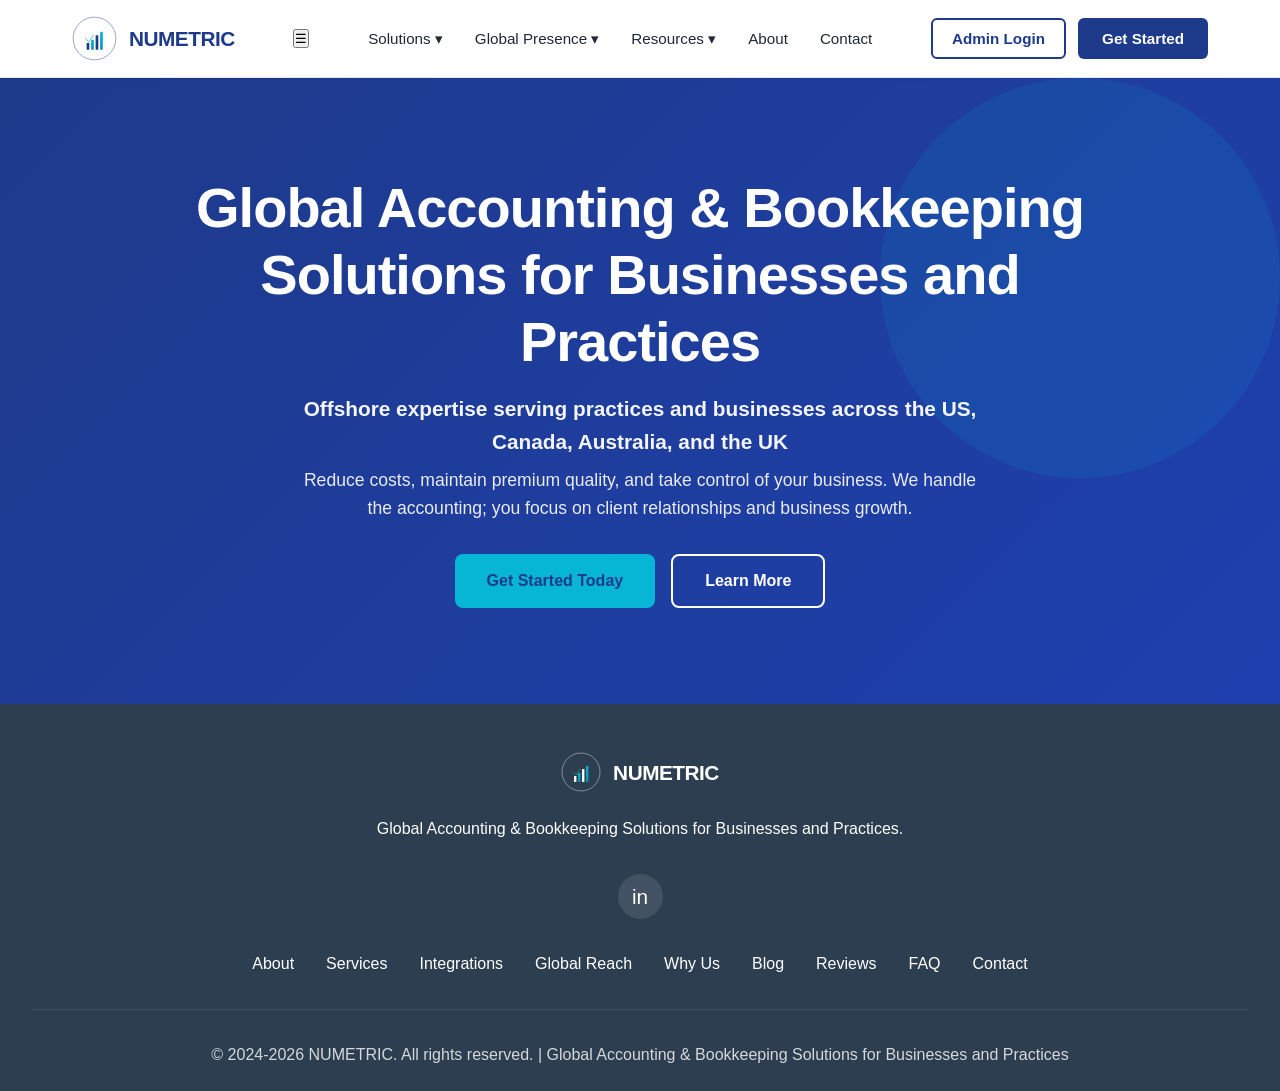
==== index.html @ b477f23c "Update index.html" ====
<!DOCTYPE html>
<html lang="en">
<head>
    <meta charset="UTF-8">
    <meta name="viewport" content="width=device-width, initial-scale=1.0">
    <title>NUMETRIC - Global Accounting & Bookkeeping Solutions for Businesses and Practices</title>
    <link rel="icon" type="image/png" href="favicon.png">
    <link rel="icon" href="data:image/svg+xml,<svg viewBox='0 0 200 200' xmlns='http://www.w3.org/2000/svg'><circle cx='100' cy='100' r='95' fill='none' stroke='%231e3a8a' stroke-width='10'/><rect x='65' y='120' width='12' height='30' fill='%231e3a8a' rx='2'/><rect x='85' y='105' width='12' height='45' fill='%2306b6d4' rx='2'/><rect x='105' y='85' width='12' height='65' fill='%231e3a8a' rx='2'/><rect x='125' y='70' width='12' height='80' fill='%2306b6d4' rx='2'/></svg>">
    <style>
        * {
            margin: 0;
            padding: 0;
            box-sizing: border-box;
        }

/* --- DROPDOWN NAVIGATION STYLES --- */
.dropdown {
    position: relative;
    display: inline-block;
    /* We add padding here to create an invisible bridge */
    padding-bottom: 15px; 
    margin-bottom: -15px;
}

.dropdown-content {
    display: none;
    position: absolute;
    background-color: #ffffff;
    min-width: 220px;
    box-shadow: 0px 10px 20px rgba(0,0,0,0.1);
    z-index: 1000;
    border-radius: 0 0 8px 8px;
    
    /* We set margin-top to 0 to remove the 'dead zone' gap */
    margin-top: 0;
    top: 100%;
    left: 0;
    
    border-top: 3px solid var(--accent);
    overflow: hidden;
}

.dropdown-content a {
    color: var(--text-dark) !important; /* Forces dark text on white background */
    padding: 12px 20px;
    text-decoration: none;
    display: block;
    font-size: 0.9rem;
    border-bottom: 1px solid #f3f4f6;
    text-align: left;
}

.dropdown-content a:hover {
    background-color: var(--accent-light);
    color: var(--primary) !important;
}

/* Shows the dropdown when hovering over the parent item */
.dropdown:hover .dropdown-content {
    display: block;
}

.dropbtn {
    cursor: pointer;
}
        
        :root {
            --primary: #1e3a8a;
            --primary-dark: #1e40af;
            --secondary: #2c3e50;
            --accent: #06b6d4;
            --accent-light: #e0f2fe;
            --text-dark: #1f2937;
            --text-light: #6b7280;
            --bg-light: #f9fafb;
            --bg-white: #ffffff;
            --success: #10b981;
            --error: #ef4444;
        }

        html {
            scroll-behavior: smooth;
        }

        body {
            font-family: -apple-system, BlinkMacSystemFont, 'Segoe UI', 'Roboto', 'Oxygen', 'Ubuntu', 'Cantarell', sans-serif;
            color: var(--text-dark);
            background: var(--bg-white);
            line-height: 1.6;
            overflow-x: hidden;
        }

/* --- NEW: SECTION VISIBILITY LOGIC --- */
        section {
            display: none; /* Hides everything by default */
        }

        section.active {
            display: block; /* Shows only the section with the 'active' class */
        }

        .hero.active {
            display: block; /* Ensures the hero shows when Home is selected */
        }
        
        /* --- FLAG IMAGE STYLING --- */
        .country-flag-img {
            width: 70px;
            height: auto;
            border-radius: 4px;
            margin-bottom: 1.5rem;
            box-shadow: 0 4px 10px rgba(0, 0, 0, 0.2);
            border: 1px solid rgba(255, 255, 255, 0.3);
            display: block;
            margin-left: auto;
            margin-right: auto;
        }

        /* Login Modal */
        .login-modal {
            display: none;
            position: fixed;
            top: 0;
            left: 0;
            width: 100%;
            height: 100%;
            background: rgba(0, 0, 0, 0.5);
            z-index: 1000;
            justify-content: center;
            align-items: center;
        }

        .login-modal.show {
            display: flex;
        }

        .login-modal-content {
            background: white;
            padding: 2.5rem;
            border-radius: 12px;
            box-shadow: 0 20px 40px rgba(0, 0, 0, 0.15);
            width: 90%;
            max-width: 400px;
            animation: slideIn 0.3s ease;
        }

        @keyframes slideIn {
            from {
                transform: translateY(-50px);
                opacity: 0;
            }
            to {
                transform: translateY(0);
                opacity: 1;
            }
        }

        .login-modal-header {
            display: flex;
            justify-content: space-between;
            align-items: center;
            margin-bottom: 1.5rem;
            border-bottom: 2px solid var(--accent-light);
            padding-bottom: 1rem;
        }

        .login-modal h2 {
            font-size: 1.5rem;
            color: var(--primary);
            margin: 0;
        }

        .close-modal {
            background: none;
            border: none;
            font-size: 1.8rem;
            cursor: pointer;
            color: var(--text-light);
            transition: color 0.3s;
        }

        .close-modal:hover {
            color: var(--primary);
        }

        .login-form {
            display: flex;
            flex-direction: column;
            gap: 1.5rem;
        }

        .form-group {
            display: flex;
            flex-direction: column;
        }

        .form-group label {
            font-weight: 600;
            color: var(--primary);
            margin-bottom: 0.5rem;
            font-size: 0.95rem;
        }

        .form-group input {
            padding: 0.75rem 1rem;
            border: 2px solid #e5e7eb;
            border-radius: 6px;
            font-size: 0.95rem;
            transition: border-color 0.3s;
        }

        .form-group input:focus {
            outline: none;
            border-color: var(--accent);
            box-shadow: 0 0 0 3px var(--accent-light);
        }

        .login-btn {
            background: linear-gradient(135deg, var(--primary), var(--primary-dark));
            color: white;
            padding: 0.75rem;
            border: none;
            border-radius: 6px;
            font-weight: 700;
            font-size: 0.95rem;
            cursor: pointer;
            transition: all 0.3s;
        }

        .login-btn:hover {
            transform: translateY(-2px);
            box-shadow: 0 8px 16px rgba(30, 58, 138, 0.3);
        }

        .login-error {
            background: #fee2e2;
            color: #991b1b;
            padding: 0.75rem;
            border-radius: 6px;
            border-left: 4px solid var(--error);
            display: none;
        }

        .login-error.show {
            display: block;
        }

        .login-info {
            background: #dbeafe;
            color: #0c2340;
            padding: 0.75rem;
            border-radius: 6px;
            font-size: 0.85rem;
            border-left: 4px solid var(--accent);
        }

        /* Header & Navigation */
        header {
            position: sticky;
            top: 0;
            background: var(--bg-white);
            border-bottom: 1px solid #e5e7eb;
            z-index: 100;
            box-shadow: 0 1px 3px rgba(0, 0, 0, 0.05);
        }

        nav {
            max-width: 1200px;
            margin: 0 auto;
            padding: 1rem 2rem;
            display: flex;
            justify-content: space-between;
            align-items: center;
        }

        .logo {
            font-size: 1.3rem;
            font-weight: 800;
            color: var(--primary);
            text-decoration: none;
            display: flex;
            align-items: center;
            gap: 0.75rem;
            letter-spacing: -0.5px;
        }

        .logo-icon {
            width: 45px;
            height: 45px;
            display: flex;
            align-items: center;
            justify-content: center;
            flex-shrink: 0;
        }

        .logo-icon svg {
            width: 100%;
            height: 100%;
        }

        .nav-links {
            display: flex;
            gap: 2rem;
            list-style: none;
            align-items: center;
        }

        .nav-links a {
            text-decoration: none;
            color: var(--text-dark);
            font-weight: 500;
            transition: color 0.3s;
            font-size: 0.95rem;
        }

        .nav-links a:hover {
            color: var(--accent);
        }

        .nav-buttons {
            display: flex;
            gap: 0.75rem;
            align-items: center;
        }

        .cta-btn, .login-link-btn, .logout-btn {
            background: var(--primary);
            color: white;
            padding: 0.75rem 1.5rem;
            border-radius: 6px;
            text-decoration: none;
            font-weight: 600;
            transition: all 0.3s;
            border: none;
            cursor: pointer;
            font-size: 0.95rem;
        }

        .login-link-btn {
            background: transparent;
            color: var(--primary);
            border: 2px solid var(--primary);
            padding: 0.6rem 1.2rem;
        }

        .login-link-btn:hover {
            background: var(--primary);
            color: white;
        }

        .cta-btn:hover, .logout-btn:hover {
            background: var(--primary-dark);
            transform: translateY(-2px);
            box-shadow: 0 8px 16px rgba(30, 58, 138, 0.2);
        }

        /* Container */
        .container {
            max-width: 1200px;
            margin: 0 auto;
            padding: 0 2rem;
        }

        /* Section Styling */
        section {
            padding: 5rem 2rem;
        }

        section h2 {
            font-size: 2.5rem;
            font-weight: 800;
            margin-bottom: 1rem;
            color: var(--primary);
        }

        .section-subtitle {
            font-size: 1.1rem;
            color: var(--text-light);
            margin-bottom: 3rem;
            max-width: 600px;
        }

        /* Hero Section */
        .hero {
            background: linear-gradient(135deg, var(--primary) 0%, var(--primary-dark) 100%);
            color: white;
            padding: 6rem 2rem;
            text-align: center;
            position: relative;
            overflow: hidden;
        }

        .hero::before {
            content: '';
            position: absolute;
            top: 0;
            right: 0;
            width: 400px;
            height: 400px;
            background: rgba(6, 182, 212, 0.1);
            border-radius: 50%;
            animation: float 6s ease-in-out infinite;
        }

        @keyframes float {
            0%, 100% { transform: translateY(0px); }
            50% { transform: translateY(20px); }
        }

        .hero-content {
            max-width: 900px;
            margin: 0 auto;
            position: relative;
            z-index: 2;
        }

        .hero h1 {
            font-size: 3.5rem;
            font-weight: 800;
            margin-bottom: 1rem;
            line-height: 1.2;
            letter-spacing: -1px;
        }

        .hero .tagline {
            font-size: 1.3rem;
            margin-bottom: 0.5rem;
            opacity: 0.95;
            max-width: 700px;
            margin-left: auto;
            margin-right: auto;
            font-weight: 600;
        }

        .hero .subtitle {
            font-size: 1.1rem;
            margin-bottom: 2rem;
            opacity: 0.9;
            max-width: 700px;
            margin-left: auto;
            margin-right: auto;
        }

        .hero-buttons {
            display: flex;
            gap: 1rem;
            justify-content: center;
            flex-wrap: wrap;
        }

        .btn-primary {
            background: var(--accent);
            color: var(--primary);
            padding: 1rem 2rem;
            border-radius: 8px;
            text-decoration: none;
            font-weight: 700;
            transition: all 0.3s;
            border: none;
            cursor: pointer;
            font-size: 1rem;
        }

        .btn-primary:hover {
            background: #06d6e0;
            transform: translateY(-3px);
            box-shadow: 0 12px 24px rgba(6, 182, 212, 0.3);
        }

        .btn-secondary {
            background: transparent;
            color: white;
            padding: 1rem 2rem;
            border: 2px solid white;
            border-radius: 8px;
            text-decoration: none;
            font-weight: 700;
            transition: all 0.3s;
            cursor: pointer;
            font-size: 1rem;
        }

        .btn-secondary:hover {
            background: white;
            color: var(--primary);
        }

        /* About Section */
        .about {
            background: var(--bg-light);
        }

        .about-content {
            display: grid;
            grid-template-columns: 1fr 1fr;
            gap: 3rem;
            align-items: center;
            margin-bottom: 3rem;
        }

        .about-text h3 {
            font-size: 1.8rem;
            color: var(--primary);
            margin-bottom: 1.5rem;
        }

        .about-text p {
            color: var(--text-light);
            margin-bottom: 1.5rem;
            font-size: 1.05rem;
            line-height: 1.8;
        }

        .about-box {
            background: white;
            padding: 2rem;
            border-radius: 10px;
            border-left: 4px solid var(--accent);
            box-shadow: 0 2px 8px rgba(0, 0, 0, 0.05);
        }

        .about-box h4 {
            color: var(--primary);
            margin-bottom: 0.5rem;
        }

        .about-box p {
            color: var(--text-light);
            font-size: 0.95rem;
        }

        .values {
            display: grid;
            grid-template-columns: repeat(3, 1fr);
            gap: 2rem;
            margin-top: 3rem;
        }

        .value-item {
            background: white;
            padding: 2rem;
            border-radius: 10px;
            text-align: center;
            box-shadow: 0 2px 8px rgba(0, 0, 0, 0.05);
            transition: transform 0.3s;
        }

        .value-item:hover {
            transform: translateY(-5px);
        }

        .value-icon {
            font-size: 2.5rem;
            margin-bottom: 1rem;
        }

        .value-item h4 {
            color: var(--primary);
            margin-bottom: 0.5rem;
        }

        .value-item p {
            color: var(--text-light);
            font-size: 0.95rem;
        }

        /* Services Section */
        .services {
            background: white;
        }

        .services-grid {
            display: grid;
            grid-template-columns: repeat(2, 1fr);
            gap: 2.5rem;
            margin-bottom: 3rem;
        }

        .service-card {
            background: var(--bg-light);
            padding: 2.5rem;
            border-radius: 10px;
            border-top: 4px solid var(--accent);
            transition: all 0.3s;
            cursor: pointer;
        }

        .service-card:hover {
            background: white;
            box-shadow: 0 8px 24px rgba(30, 58, 138, 0.1);
            transform: translateY(-5px);
        }

        .service-card h3 {
            color: var(--primary);
            margin-bottom: 1rem;
            font-size: 1.3rem;
        }

        .service-card p {
            color: var(--text-light);
            line-height: 1.8;
            margin-bottom: 1rem;
        }

        .service-features {
            list-style: none;
        }

        .service-features li {
            color: var(--text-light);
            margin-bottom: 0.5rem;
            padding-left: 1.5rem;
            position: relative;
        }

        .service-features li::before {
            content: '✓';
            position: absolute;
            left: 0;
            color: var(--success);
            font-weight: bold;
        }

        /* Integrations Section */
        .integrations {
            background: white;
            position: relative;
        }

        .integrations-grid {
            display: grid;
            grid-template-columns: repeat(2, 1fr);
            gap: 2.5rem;
            margin-bottom: 3rem;
        }

        .integration-card {
            background: var(--bg-light);
            padding: 2.5rem;
            border-radius: 12px;
            border-top: 4px solid var(--accent);
            transition: all 0.3s;
            position: relative;
            overflow: hidden;
        }

        .integration-card:hover {
            background: white;
            box-shadow: 0 12px 32px rgba(30, 58, 138, 0.15);
            transform: translateY(-8px);
        }

        .integration-card.xero-partner {
            border-top: 4px solid #10b981;
        }

        .integration-logo-box {
            width: 100px;
            height: 100px;
            background: white;
            border-radius: 12px;
            display: flex;
            align-items: center;
            justify-content: center;
            margin-bottom: 1.5rem;
            box-shadow: 0 4px 12px rgba(0, 0, 0, 0.1);
        }

        .integration-logo-box.xero-box {
            background: linear-gradient(135deg, #10b981 0%, #059669 100%);
        }

        .integration-logo {
            width: 90%;
            height: 90%;
            object-fit: contain;
        }

        .xero-logo {
            font-size: 3rem;
            font-weight: 800;
            color: white;
            letter-spacing: -2px;
        }

        .xero-badge {
            display: inline-block;
            background: linear-gradient(135deg, #10b981, #059669);
            color: white;
            padding: 0.6rem 1.2rem;
            border-radius: 20px;
            font-size: 0.75rem;
            font-weight: 800;
            margin-bottom: 1rem;
            letter-spacing: 0.5px;
        }

        .integration-card h3 {
            color: var(--primary);
            margin-bottom: 0.5rem;
            font-size: 1.4rem;
        }

        .integration-badge-text {
            color: var(--accent);
            font-weight: 600;
            font-size: 0.95rem;
            margin-bottom: 1rem;
        }

        .integration-card p {
            color: var(--text-light);
            line-height: 1.8;
            margin-bottom: 1.5rem;
            font-size: 0.95rem;
        }

        .integration-features {
            list-style: none;
        }

        .integration-features li {
            color: var(--text-light);
            margin-bottom: 0.75rem;
            padding-left: 1.8rem;
            position: relative;
            font-size: 0.95rem;
        }

        .integration-features li::before {
            content: '→';
            position: absolute;
            left: 0;
            color: var(--accent);
            font-weight: bold;
            font-size: 1.1rem;
        }

        /* Countries Section */
        .countries {
            background: linear-gradient(135deg, var(--primary) 0%, var(--primary-dark) 100%);
            color: white;
        }

        .countries h2 {
            color: white;
        }

        .countries-grid {
            display: grid;
            grid-template-columns: repeat(4, 1fr);
            gap: 1.5rem;
            margin-top: 3rem;
        }

        .country-card {
            background: rgba(255, 255, 255, 0.1);
            padding: 2rem;
            border-radius: 10px;
            text-align: center;
            border: 1px solid rgba(255, 255, 255, 0.2);
            backdrop-filter: blur(10px);
            transition: all 0.3s;
        }

        .country-card:hover {
            background: rgba(255, 255, 255, 0.15);
            transform: translateY(-5px);
        }

        .country-flag {
            font-size: 3rem;
            margin-bottom: 1rem;
        }

        .country-card h4 {
            color: white;
            font-size: 1.2rem;
            margin-bottom: 0.5rem;
        }

        .country-card p {
            opacity: 0.9;
            font-size: 0.95rem;
        }

        /* Why Choose Us */
        .why-choose {
            background: white;
        }

        .why-grid {
            display: grid;
            grid-template-columns: repeat(3, 1fr);
            gap: 2rem;
            margin-top: 3rem;
        }

        .why-card {
            background: var(--bg-light);
            padding: 2.5rem;
            border-radius: 10px;
            transition: all 0.3s;
        }

        .why-card:hover {
            background: white;
            box-shadow: 0 8px 24px rgba(30, 58, 138, 0.1);
            transform: translateY(-5px);
        }

        .why-card h3 {
            font-size: 1.3rem;
            margin-bottom: 1rem;
            color: var(--primary);
        }

        .why-card p {
            color: var(--text-light);
            line-height: 1.8;
        }

        /* Blog Section */
        .blog {
            background: var(--bg-light);
        }

        .blog-header {
            display: grid;
            grid-template-columns: 2fr 1fr;
            gap: 2rem;
            margin-bottom: 3rem;
            align-items: flex-start;
        }

        .blog-form {
            background: white;
            padding: 2rem;
            border-radius: 10px;
            box-shadow: 0 2px 8px rgba(0, 0, 0, 0.05);
            border: 2px solid var(--accent-light);
        }

        .blog-form h3 {
            color: var(--primary);
            margin-bottom: 1rem;
            display: flex;
            align-items: center;
            gap: 0.5rem;
        }

        .blog-form.hidden {
            display: none;
        }

        .login-prompt {
            background: white;
            padding: 2rem;
            border-radius: 10px;
            box-shadow: 0 2px 8px rgba(0, 0, 0, 0.05);
            border: 2px solid #fbbf24;
            text-align: center;
        }

        .login-prompt h3 {
            color: var(--primary);
            margin-bottom: 1rem;
        }

        .login-prompt p {
            color: var(--text-light);
            margin-bottom: 1.5rem;
        }

        .login-prompt-btn {
            background: var(--primary);
            color: white;
            padding: 0.75rem 1.5rem;
            border: none;
            border-radius: 6px;
            font-weight: 700;
            cursor: pointer;
            transition: all 0.3s;
        }

        .login-prompt-btn:hover {
            background: var(--primary-dark);
            transform: translateY(-2px);
        }

        .form-group input,
        .form-group textarea {
            width: 100%;
            padding: 0.75rem;
            border: 2px solid #e5e7eb;
            border-radius: 6px;
            font-family: inherit;
            font-size: 0.95rem;
            color: var(--text-dark);
            transition: border-color 0.3s;
            margin-top: 0.5rem;
        }

        .form-group input:focus,
        .form-group textarea:focus {
            outline: none;
            border-color: var(--accent);
            box-shadow: 0 0 0 3px var(--accent-light);
        }

        .form-group textarea {
            resize: vertical;
            min-height: 120px;
        }

        .blog-submit-btn {
            width: 100%;
            background: linear-gradient(135deg, var(--primary), var(--primary-dark));
            color: white;
            padding: 1rem;
            border: none;
            border-radius: 6px;
            font-weight: 700;
            font-size: 1rem;
            cursor: pointer;
            transition: all 0.3s;
            margin-top: 1rem;
        }

        .blog-submit-btn:hover {
            transform: translateY(-2px);
            box-shadow: 0 8px 16px rgba(30, 58, 138, 0.3);
        }

        .blog-grid {
            display: grid;
            grid-template-columns: repeat(2, 1fr);
            gap: 2rem;
        }

        .blog-card {
            background: white;
            border-radius: 10px;
            overflow: hidden;
            box-shadow: 0 2px 8px rgba(0, 0, 0, 0.05);
            transition: all 0.3s;
        }

        .blog-card:hover {
            box-shadow: 0 8px 24px rgba(0, 0, 0, 0.1);
            transform: translateY(-5px);
        }

        .blog-card-header {
            background: linear-gradient(135deg, var(--primary), var(--accent));
            padding: 2rem;
            color: white;
            min-height: 100px;
            display: flex;
            flex-direction: column;
            justify-content: flex-end;
        }

        .blog-card-title {
            font-size: 1.2rem;
            font-weight: 700;
            margin-bottom: 0.5rem;
        }

        .blog-card-date {
            font-size: 0.85rem;
            opacity: 0.9;
        }

        .blog-card-content {
            padding: 1.5rem;
        }

        .blog-card-excerpt {
            color: var(--text-light);
            font-size: 0.95rem;
            line-height: 1.6;
            margin-bottom: 1rem;
        }

        .blog-card-author {
            color: var(--text-light);
            font-size: 0.85rem;
            font-style: italic;
        }

        .no-blogs {
            grid-column: 1 / -1;
            text-align: center;
            padding: 2rem;
            color: var(--text-light);
            background: white;
            border-radius: 10px;
            border: 2px dashed #e5e7eb;
        }

        /* Reviews Section */
        .reviews {
            background: white;
        }

        .reviews-container {
            max-width: 1200px;
            margin: 0 auto;
        }

        .reviews-header {
            display: grid;
            grid-template-columns: 1fr 1fr;
            gap: 3rem;
            margin-bottom: 3rem;
            align-items: center;
        }

        .reviews-stats {
            background: var(--bg-light);
            padding: 2rem;
            border-radius: 10px;
            box-shadow: 0 2px 8px rgba(0, 0, 0, 0.05);
        }

        .rating-display {
            display: flex;
            align-items: center;
            gap: 1.5rem;
            margin-bottom: 2rem;
        }

        .rating-large {
            font-size: 3.5rem;
            font-weight: 800;
            color: var(--primary);
        }

        .rating-info {
            flex: 1;
        }

        .rating-stars {
            color: #fbbf24;
            font-size: 1.5rem;
            margin-bottom: 0.5rem;
            letter-spacing: 2px;
        }

        .rating-count {
            color: var(--text-light);
            font-size: 0.95rem;
        }

        .rating-bars {
            margin-top: 2rem;
        }

        .rating-bar {
            display: flex;
            align-items: center;
            gap: 1rem;
            margin-bottom: 1rem;
        }

        .rating-bar-label {
            width: 50px;
            color: var(--text-light);
            font-size: 0.9rem;
            font-weight: 600;
        }

        .rating-bar-progress {
            flex: 1;
            height: 8px;
            background: #e5e7eb;
            border-radius: 4px;
            overflow: hidden;
        }

        .rating-bar-fill {
            height: 100%;
            background: linear-gradient(90deg, var(--accent), var(--primary));
            border-radius: 4px;
            transition: width 0.3s ease;
        }

        .rating-bar-count {
            width: 40px;
            text-align: right;
            color: var(--text-light);
            font-size: 0.85rem;
        }

        /* Review Form */
        .review-form-section {
            background: var(--bg-light);
            padding: 2.5rem;
            border-radius: 10px;
            box-shadow: 0 2px 8px rgba(0, 0, 0, 0.05);
        }

        .review-form-section h3 {
            color: var(--primary);
            margin-bottom: 1.5rem;
            font-size: 1.3rem;
        }

        .form-row {
            display: grid;
            grid-template-columns: 1fr 1fr;
            gap: 1.5rem;
            margin-bottom: 1.5rem;
        }

        .form-row.full {
            grid-template-columns: 1fr;
        }

        .star-rating {
            display: flex;
            gap: 0.5rem;
            font-size: 1.8rem;
            cursor: pointer;
        }

        .star {
            color: #d1d5db;
            transition: all 0.2s;
            cursor: pointer;
        }

        .star:hover,
        .star.active {
            color: #fbbf24;
            transform: scale(1.1);
        }

        .review-submit-btn {
            background: linear-gradient(135deg, var(--primary), var(--primary-dark));
            color: white;
            padding: 1rem 2rem;
            border: none;
            border-radius: 6px;
            font-weight: 700;
            font-size: 1rem;
            cursor: pointer;
            transition: all 0.3s;
            width: 100%;
            margin-top: 1rem;
        }

        .review-submit-btn:hover {
            transform: translateY(-2px);
            box-shadow: 0 8px 16px rgba(30, 58, 138, 0.3);
        }

        .reviews-list {
            margin-top: 3rem;
        }

        .reviews-list-title {
            font-size: 1.3rem;
            color: var(--primary);
            font-weight: 700;
            margin-bottom: 1.5rem;
        }

        .reviews-grid {
            display: grid;
            grid-template-columns: repeat(auto-fill, minmax(300px, 1fr));
            gap: 1.5rem;
        }

        .review-card {
            background: white;
            padding: 1.5rem;
            border-radius: 10px;
            border-left: 4px solid var(--accent);
            box-shadow: 0 2px 8px rgba(0, 0, 0, 0.05);
            transition: all 0.3s;
        }

        .review-card:hover {
            box-shadow: 0 8px 16px rgba(0, 0, 0, 0.1);
            transform: translateY(-3px);
        }

        .review-card-header {
            display: flex;
            justify-content: space-between;
            align-items: flex-start;
            margin-bottom: 1rem;
        }

        .review-author {
            flex: 1;
        }

        .review-author-name {
            font-weight: 700;
            color: var(--primary);
            margin-bottom: 0.2rem;
        }

        .review-author-company {
            color: var(--text-light);
            font-size: 0.85rem;
        }

        .review-rating {
            color: #fbbf24;
            font-size: 1rem;
            white-space: nowrap;
        }

        .review-text {
            color: var(--text-light);
            line-height: 1.8;
            margin-bottom: 1rem;
            font-size: 0.95rem;
        }

        .review-date {
            color: #d1d5db;
            font-size: 0.8rem;
            font-style: italic;
            margin-bottom: 1rem;
        }

        /* Response Section */
        .review-responses {
            margin-top: 1.5rem;
            padding-top: 1.5rem;
            border-top: 1px solid #e5e7eb;
        }

        .response-item {
            background: var(--accent-light);
            padding: 1rem;
            border-radius: 6px;
            margin-bottom: 1rem;
            border-left: 3px solid var(--accent);
        }

        .response-header {
            font-weight: 600;
            color: var(--primary);
            font-size: 0.9rem;
            margin-bottom: 0.5rem;
        }

        .response-badge {
            display: inline-block;
            background: var(--primary);
            color: white;
            padding: 0.2rem 0.6rem;
            border-radius: 3px;
            font-size: 0.75rem;
            font-weight: 700;
            margin-left: 0.5rem;
        }

        .response-text {
            color: var(--text-dark);
            font-size: 0.9rem;
            line-height: 1.6;
        }

        .response-date {
            color: var(--text-light);
            font-size: 0.75rem;
            margin-top: 0.5rem;
        }

        .response-form {
            margin-top: 1rem;
            padding: 1rem;
            background: white;
            border-radius: 6px;
            border: 1px dashed var(--accent);
        }

        .response-form textarea {
            width: 100%;
            padding: 0.75rem;
            border: 1px solid #e5e7eb;
            border-radius: 6px;
            font-family: inherit;
            font-size: 0.9rem;
            resize: vertical;
            min-height: 80px;
        }

        .response-form-buttons {
            display: flex;
            gap: 0.5rem;
            margin-top: 0.75rem;
        }

        .response-btn {
            padding: 0.5rem 1rem;
            border: none;
            border-radius: 4px;
            font-weight: 600;
            font-size: 0.85rem;
            cursor: pointer;
            transition: all 0.3s;
        }

        .response-btn-submit {
            background: var(--primary);
            color: white;
        }

        .response-btn-submit:hover {
            background: var(--primary-dark);
        }

        .response-btn-cancel {
            background: #e5e7eb;
            color: var(--text-dark);
        }

        .response-btn-cancel:hover {
            background: #d1d5db;
        }

        .toggle-response-btn {
            background: transparent;
            color: var(--accent);
            padding: 0;
            border: none;
            font-weight: 600;
            font-size: 0.9rem;
            cursor: pointer;
            margin-top: 1rem;
        }

        .toggle-response-btn:hover {
            color: var(--primary);
            text-decoration: underline;
        }

        .no-reviews {
            text-align: center;
            padding: 2rem;
            color: var(--text-light);
            background: white;
            border-radius: 10px;
            border: 2px dashed #e5e7eb;
        }

        .success-message {
            background: #d1fae5;
            color: #065f46;
            padding: 1rem;
            border-radius: 6px;
            margin-bottom: 1.5rem;
            border-left: 4px solid var(--success);
            display: none;
        }

        .success-message.show {
            display: block;
        }

        /* Enhanced FAQ Styling */
        .faq {
            background: linear-gradient(135deg, var(--bg-light) 0%, white 100%);
            position: relative;
        }

        .faq::before {
            content: '';
            position: absolute;
            top: 0;
            left: 0;
            right: 0;
            height: 6px;
            background: linear-gradient(90deg, var(--accent), var(--primary), var(--accent));
        }

        .faq h2 {
            margin-top: 2rem;
            position: relative;
            z-index: 1;
        }

        .faq-container {
            max-width: 800px;
            margin: 3rem auto 0;
            position: relative;
        }

        .faq-container::before {
            content: '';
            position: absolute;
            top: -2rem;
            left: 50%;
            transform: translateX(-50%);
            width: 60px;
            height: 4px;
            background: linear-gradient(90deg, transparent, var(--accent), transparent);
            border-radius: 2px;
        }

        .faq-item {
            border-bottom: 1px solid #e5e7eb;
            padding: 1.5rem 0;
            background: white;
            margin-bottom: 1rem;
            padding: 1.5rem;
            border-radius: 8px;
            box-shadow: 0 2px 4px rgba(0, 0, 0, 0.05);
            border-left: 4px solid transparent;
            transition: all 0.3s;
        }

        .faq-item:hover {
            border-left-color: var(--accent);
            box-shadow: 0 4px 12px rgba(6, 182, 212, 0.1);
        }

        .faq-item.active {
            border-left-color: var(--primary);
            background: var(--accent-light);
        }

        .faq-item:last-child {
            border-bottom: none;
        }

        .faq-question {
            cursor: pointer;
            display: flex;
            justify-content: space-between;
            align-items: center;
            color: var(--primary);
            font-weight: 600;
            transition: color 0.3s;
            font-size: 1rem;
        }

        .faq-question:hover {
            color: var(--accent);
        }

        .faq-icon {
            font-size: 1.5rem;
            transition: transform 0.3s;
            color: var(--accent);
        }

        .faq-item.active .faq-icon {
            transform: rotate(180deg);
        }

        .faq-answer {
            display: none;
            margin-top: 1rem;
            color: var(--text-light);
            line-height: 1.8;
            padding-top: 1rem;
            border-top: 1px solid rgba(6, 182, 212, 0.2);
        }

        .faq-item.active .faq-answer {
            display: block;
        }

        /* Process Section */
        .process {
            background: white;
        }

        .process-timeline {
            display: grid;
            grid-template-columns: repeat(4, 1fr);
            gap: 2rem;
            margin-top: 3rem;
            position: relative;
        }

        .process-timeline::before {
            content: '';
            position: absolute;
            top: 40px;
            left: 0;
            right: 0;
            height: 2px;
            background: linear-gradient(90deg, var(--accent) 0%, transparent 100%);
            z-index: 0;
        }

        .process-step {
            position: relative;
            z-index: 1;
            text-align: center;
        }

        .step-number {
            width: 80px;
            height: 80px;
            background: var(--primary);
            color: white;
            border-radius: 50%;
            display: flex;
            align-items: center;
            justify-content: center;
            font-size: 2rem;
            font-weight: bold;
            margin: 0 auto 1.5rem;
            box-shadow: 0 4px 12px rgba(30, 58, 138, 0.2);
        }

        .process-step h4 {
            color: var(--primary);
            margin-bottom: 0.5rem;
        }

        .process-step p {
            color: var(--text-light);
            font-size: 0.95rem;
        }

        /* Contact Section */
        .contact {
            background: linear-gradient(135deg, var(--primary) 0%, var(--primary-dark) 100%);
            color: white;
        }

        .contact h2 {
            color: white;
        }

        .contact-wrapper {
            display: grid;
            grid-template-columns: 1fr 1fr;
            gap: 3rem;
            margin-top: 3rem;
            align-items: center;
        }

        .contact-info {
            display: flex;
            flex-direction: column;
            gap: 2rem;
        }

        .contact-item {
            display: flex;
            gap: 1.5rem;
            align-items: flex-start;
        }

        .contact-icon {
            width: 50px;
            height: 50px;
            background: rgba(255, 255, 255, 0.2);
            border-radius: 10px;
            display: flex;
            align-items: center;
            justify-content: center;
            font-size: 1.5rem;
            flex-shrink: 0;
        }

        .contact-text h4 {
            margin-bottom: 0.5rem;
        }

        .contact-text p {
            opacity: 0.9;
        }

        .contact-form {
            display: flex;
            flex-direction: column;
            gap: 1.5rem;
        }

        .contact-form input,
        .contact-form textarea {
            padding: 0.75rem 1rem;
            border: none;
            border-radius: 6px;
            font-family: inherit;
            font-size: 0.95rem;
            background: white;
            color: var(--text-dark);
        }

        .contact-form input:focus,
        .contact-form textarea:focus {
            outline: none;
            box-shadow: 0 0 0 3px var(--accent-light);
        }

        .contact-form textarea {
            resize: vertical;
            min-height: 120px;
        }

        .contact-form .form-group label {
            color: white;
            font-weight: 600;
            margin-bottom: 0.5rem;
            display: block;
        }

        .submit-btn {
            background: var(--accent);
            color: var(--primary);
            padding: 1rem;
            border: none;
            border-radius: 6px;
            font-weight: 700;
            font-size: 1rem;
            cursor: pointer;
            transition: all 0.3s;
            margin-top: 1rem;
        }

        .submit-btn:hover {
            background: #06d6e0;
            transform: translateY(-2px);
        }

        /* Footer */
        footer {
            background: var(--secondary);
            color: white;
            padding: 3rem 2rem 1.5rem;
            text-align: center;
        }

        .footer-content {
            max-width: 1200px;
            margin: 0 auto;
            margin-bottom: 2rem;
        }

        .social-links {
            display: flex;
            justify-content: center;
            gap: 1.5rem;
            margin-bottom: 2rem;
        }

        .social-link {
            display: inline-flex;
            align-items: center;
            justify-content: center;
            width: 45px;
            height: 45px;
            background: rgba(255, 255, 255, 0.1);
            border-radius: 50%;
            color: white;
            text-decoration: none;
            transition: all 0.3s;
            font-size: 1.3rem;
        }

        .social-link:hover {
            background: var(--accent);
            transform: translateY(-3px);
        }

        .footer-links {
            display: flex;
            justify-content: center;
            gap: 2rem;
            margin-bottom: 2rem;
            flex-wrap: wrap;
        }

        .footer-links a {
            color: white;
            text-decoration: none;
            transition: color 0.3s;
        }

        .footer-links a:hover {
            color: var(--accent);
        }

        .footer-bottom {
            border-top: 1px solid rgba(255, 255, 255, 0.1);
            padding-top: 2rem;
            opacity: 0.8;
        }

        /* Responsive Design */
        @media (max-width: 768px) {
            .nav-links {
                gap: 1rem;
                display: none;
            }

            nav {
                flex-wrap: wrap;
            }

            .hero h1 {
                font-size: 2.2rem;
            }

            .hero .tagline {
                font-size: 1.1rem;
            }

            .hero-buttons {
                flex-direction: column;
            }

            .about-content,
            .contact-wrapper,
            .reviews-header,
            .blog-header,
            .integrations-grid {
                grid-template-columns: 1fr;
            }

            .services-grid,
            .values,
            .why-grid,
            .blog-grid,
            .countries-grid {
                grid-template-columns: 1fr;
            }

            .process-timeline {
                grid-template-columns: repeat(2, 1fr);
            }

            .process-timeline::before {
                display: none;
            }

            section h2 {
                font-size: 2rem;
            }

            .form-row {
                grid-template-columns: 1fr;
            }

            .integration-logo-box {
                width: 80px;
                height: 80px;
            }

            .xero-logo {
                font-size: 2.5rem;
            }
        }

        .admin-badge {
            display: inline-block;
            background: var(--success);
            color: white;
            padding: 0.4rem 0.8rem;
            border-radius: 20px;
            font-size: 0.75rem;
            font-weight: 700;
            margin-left: 0.5rem;
        }
    </style>
</head>
<body>
    <div class="login-modal" id="loginModal">
        <div class="login-modal-content">
            <div class="login-modal-header">
                <h2>🔐 Admin Login</h2>
                <button class="close-modal" onclick="closeLoginModal()">×</button>
            </div>
            
            <div class="login-error" id="loginError"></div>
            
            <form class="login-form" onsubmit="handleLogin(event)">
                <div class="login-info">
                    📝 <strong>Demo Credentials:</strong><br>
                    Email: owner@numetric.com<br>
                    Password: Admin@2024
                </div>

                <div class="form-group">
                    <label for="loginEmail">Email Address *</label>
                    <input type="email" id="loginEmail" required placeholder="your@email.com">
                </div>

                <div class="form-group">
                    <label for="loginPassword">Password *</label>
                    <input type="password" id="loginPassword" required placeholder="••••••••">
                </div>

                <button type="submit" class="login-btn">Login to Admin Panel</button>
            </form>
        </div>
    </div>

    <header>
        <nav>
<a href="#hero" class="logo" onclick="showSection('hero')">
                <div class="logo-icon">
                    <svg viewBox="0 0 200 200" xmlns="http://www.w3.org/2000/svg">
                        <defs>
                            <linearGradient id="barGradient" x1="0%" y1="0%" x2="0%" y2="100%">
                                <stop offset="0%" style="stop-color:#06b6d4;stop-opacity:1" />
                                <stop offset="100%" style="stop-color:#0891b2;stop-opacity:1" />
                            </linearGradient>
                        </defs>
                        <circle cx="100" cy="100" r="95" fill="none" stroke="#1e3a8a" stroke-width="2"/>
                        <rect x="65" y="120" width="12" height="30" fill="#1e3a8a" rx="2"/>
                        <rect x="85" y="105" width="12" height="45" fill="url(#barGradient)" rx="2"/>
                        <rect x="105" y="85" width="12" height="65" fill="#1e3a8a" rx="2"/>
                        <rect x="125" y="70" width="12" height="80" fill="url(#barGradient)" rx="2"/>
                        <path d="M 60 100 L 75 115 L 95 85" stroke="#10b981" stroke-width="3" fill="none" stroke-linecap="round" stroke-linejoin="round"/>
                    </svg>
                </div>
                NUMETRIC
        </a>
        <button class="mobile-menu-btn" onclick="toggleMobileMenu()">☰</button>
       <ul class="nav-links">
           
    <li class="dropdown">
        <a href="javascript:void(0)" class="dropbtn">Solutions ▾</a>
        <div class="dropdown-content">
            <a href="#services">Our Services</a>
            <a href="#integrations">Software Integrations</a>
            <a href="#process">Our Workflow</a>
        </div>
    </li>

    <li class="dropdown">
        <a href="javascript:void(0)" class="dropbtn">Global Presence ▾</a>
        <div class="dropdown-content">
            <a href="#countries">Markets We Serve</a>
            <a href="#why-choose">Why Choose Numetric</a>
        </div>
    </li>

    <li class="dropdown">
        <a href="javascript:void(0)" class="dropbtn">Resources ▾</a>
        <div class="dropdown-content">
            <a href="#blog">Industry Insights</a>
            <a href="#reviews">Client Reviews</a>
            <a href="#faq">FAQs</a>
        </div>
    </li>

    <li><a href="#about">About</a></li>
    <li><a href="#contact">Contact</a></li>
                
</ul>            <div class="nav-buttons">
                <button class="login-link-btn" id="loginBtn" onclick="openLoginModal()">Admin Login</button>
                <button class="cta-btn" onclick="document.getElementById('contact').scrollIntoView({behavior: 'smooth'})">Get Started</button>
            </div>
        </nav>
    </header>

   <section class="hero active" id="hero">
        <div class="hero-content">
            <h1>Global Accounting & Bookkeeping Solutions for Businesses and Practices</h1>
            <p class="tagline">Offshore expertise serving practices and businesses across the US, Canada, Australia, and the UK</p>
            <p class="subtitle">Reduce costs, maintain premium quality, and take control of your business. We handle the accounting; you focus on client relationships and business growth.</p>
            <div class="hero-buttons">
                <button class="btn-primary" onclick="document.getElementById('contact').scrollIntoView({behavior: 'smooth'})">Get Started Today</button>
                <button class="btn-secondary" onclick="document.getElementById('services').scrollIntoView({behavior: 'smooth'})">Learn More</button>
            </div>
        </div>
    </section>

    <section class="about" id="about">
        <div class="container">
            <h2>About NUMETRIC</h2>
            <p class="section-subtitle">Trusted offshore accounting partner for accounting professionals and businesses globally</p>
            
            <div class="about-content">
                <div>
                    <h3>Our Mission</h3>
                    <p>Our mission is to redefine global bookkeeping by providing seamless offshore solutions for accounting professionals and businesses. From London to Sydney, we deliver the accuracy and reliability your standards demand. We handle the technical complexities so that you can actually exercise control over your business and focus on what matters most: your growth.</p>
                    <p>Whether you're in New York, Toronto, Sydney, or London, we deliver the same level of accuracy, reliability, and compliance that your clients expect.</p>
                </div>
                <div class="about-box">
                    <h4>🌍 Global Expertise</h4>
                    <p>We serve accounting professionals across multiple countries, with deep knowledge of different regulatory environments, tax codes, and compliance requirements. Local expertise, global standards.</p>
                </div>
            </div>

            <div class="values">
                <div class="value-item">
                    <div class="value-icon">✓</div>
                    <h4>Quality First</h4>
                    <p>Every transaction, every entry, every report is reviewed with meticulous attention to detail and adherence to local standards.</p>
                </div>
                <div class="value-item">
                    <div class="value-icon">⚡</div>
                    <h4>Speed & Efficiency</h4>
                    <p>Fast turnaround times without compromising quality. Your clients get results when they need them, every time.</p>
                </div>
                <div class="value-item">
                    <div class="value-icon">💰</div>
                    <h4>Cost Savings</h4>
                    <p>Significantly reduce operational costs while receiving premium quality service. Improve your firm's profitability immediately.</p>
                </div>
            </div>
        </div>
    </section>

    <section class="services" id="services">
        <div class="container">
            <h2>Our Services</h2>
            <p class="section-subtitle">Comprehensive accounting solutions for firms of all sizes</p>
            
            <div class="services-grid">
                <div class="service-card">
                    <h3>📊 Monthly Bookkeeping & Accounting</h3>
                    <p>Complete accounting support including journal entries, account reconciliation, financial statement preparation, and comprehensive reporting tailored to your jurisdiction.</p>
                    <ul class="service-features">
                        <li>General ledger management</li>
                        <li>Account reconciliation</li>
                        <li>Financial statements preparation</li>
                        <li>Monthly/quarterly/annual closing</li>
                        <li>Audit trail documentation</li>
                    </ul>
                </div>

                <div class="service-card">
                    <h3>💼 Payroll Processing</h3>
                    <p>End-to-end payroll services compliant with employment laws, tax withholding requirements, and benefit obligations in your country.</p>
                    <ul class="service-features">
                        <li>Weekly/bi-weekly/monthly payroll</li>
                        <li>Tax withholding calculations</li>
                        <li>Benefit administration</li>
                        <li>Leave/vacation tracking</li>
                        <li>Statutory reporting</li>
                    </ul>
                </div>

                <div class="service-card">
                    <h3>📈 Financial Statements & Reporting</h3>
                    <p>Professional financial statements prepared in compliance with local accounting standards for management, lenders, or regulatory purposes.</p>
                    <ul class="service-features">
                        <li>Balance sheet preparation</li>
                        <li>Income statement compilation</li>
                        <li>Cash flow statements</li>
                        <li>Notes to financial statements</li>
                        <li>Management/analytical reports</li>
                    </ul>
                </div>

                <div class="service-card">
                    <h3>🔍 Account Reconciliation</h3>
                    <p>Detailed account reconciliation ensuring accuracy and identifying discrepancies across all asset, liability, and equity accounts.</p>
                    <ul class="service-features">
                        <li>Bank reconciliation</li>
                        <li>Credit card matching</li>
                        <li>Vendor statement reconciliation</li>
                        <li>Balance sheet account reviews</li>
                        <li>Discrepancy investigation</li>
                    </ul>
                </div>

                <div class="service-card">
                    <h3>⚙️ Tax Compliance Support</h3>
                    <p>Specialized support for tax filing, documentation, and compliance based on your country's requirements and standards.</p>
                    <ul class="service-features">
                        <li>Tax documentation preparation</li>
                        <li>Compliance checklists</li>
                        <li>Record organization</li>
                        <li>Deduction optimization</li>
                        <li>Audit support preparation</li>
                    </ul>
                </div>

                <div class="service-card">
                    <h3>🎓 Accounting Software Support</h3>
                    <p>Expert support for your accounting software including setup, configuration, and ongoing optimization for maximum efficiency.</p>
                    <ul class="service-features">
                        <li>Software setup & configuration</li>
                        <li>Chart of accounts optimization</li>
                        <li>Workflow automation</li>
                        <li>User support & training</li>
                        <li>System optimization</li>
                    </ul>
                </div>
            </div>
        </div>
    </section>

    <section class="integrations" id="integrations">
        <div class="container">
            <h2>Integrations & Partnerships</h2>
            <p class="section-subtitle">Seamless workflow integration with the tools you already use</p>
            
            <div class="integrations-grid">
                <div class="integration-card">
                    <div class="integration-logo-box">
                        <img src="timekit-logo.png" alt="Timeki Logo" class="integration-logo">
                    </div>
                    <h3>Timeki Integration</h3>
                    <p class="integration-badge-text">⏱️ Time Tracking & Billable Hours Management</p>
                    <p>Seamlessly integrate Timeki time tracking with our accounting workflows. Capture precise billable hours, project-based time allocation, and convert time logs directly into invoice-ready data for your clients.</p>
                    <ul class="integration-features">
                        <li>Precise billable hours tracking</li>
                        <li>Project-based time allocation</li>
                        <li>Team productivity monitoring</li>
                        <li>Invoice-ready time data</li>
                        <li>Cost accounting integration</li>
                    </ul>
                </div>

                <div class="integration-card xero-partner">
                    <div class="integration-logo-box xero-box">
                        <div class="xero-logo">X</div>
                    </div>
                    <div class="xero-badge">
                        ✓ CERTIFIED XERO PARTNER
                    </div>
                    <h3>Xero Expertise</h3>
                    <p class="integration-badge-text">🎯 Full Xero Integration & Support</p>
                    <p>As a certified Xero Partner (L1, L2 certified), we provide comprehensive accounting services fully integrated with your Xero workspace. Streamlined data flow, real-time reporting, and complete sync across all your accounts.</p>
                    <ul class="integration-features">
                        <li>Xero L1, L2 certification</li>
                        <li>Real-time account synchronization</li>
                        <li>Automated reconciliation</li>
                        <li>Compliance reporting</li>
                        <li>Custom integrations & automation</li>
                    </ul>
                </div>
            </div>

            <div style="background: var(--accent-light); padding: 2rem; border-radius: 10px; margin-top: 3rem; text-align: center; border-left: 4px solid var(--accent);">
                <h4 style="color: var(--primary); margin-bottom: 1rem;">Why These Integrations Matter</h4>
                <p style="color: var(--text-dark); margin-bottom: 0; max-width: 700px; margin-left: auto; margin-right: auto;">
                    With Timeki and Xero integrated into our workflow, we capture precise billable hours from your team's time logs and seamlessly convert them into invoice-ready data. Real-time synchronization ensures your accounting stays accurate and your clients are billed correctly for every minute of work.
                </p>
            </div>
        </div>
    </section>

    <section class="countries" id="countries">
        <div class="container">
            <h2>Global Reach, Local Expertise</h2>
            <p class="section-subtitle">We serve accounting professionals in major markets worldwide</p>
            
            <div class="countries-grid">
                <div class="country-card">
                    <img src="https://purecatamphetamine.github.io/country-flag-icons/3x2/US.svg" alt="United States Flag" class="country-flag-img">
                    <h4>United States</h4>
                    <p>GAAP, Federal & State Tax Compliance, 1099/W2 Processing</p>
                </div>

                <div class="country-card">
                    <img src="https://purecatamphetamine.github.io/country-flag-icons/3x2/CA.svg" alt="Canada Flag" class="country-flag-img">
                    <h4>Canada</h4>
                    <p>IFRS/ASPE, GST/PST, Provincial Tax, T4/T1 Filing</p>
                </div>

                <div class="country-card">
                    <img src="https://purecatamphetamine.github.io/country-flag-icons/3x2/GB.svg" alt="United Kingdom Flag" class="country-flag-img">
                    <h4>United Kingdom</h4>
                    <p>FRS Standards, Corporation Tax, PAYE, VAT Compliance</p>
                </div>

                <div class="country-card">
                    <img src="https://purecatamphetamine.github.io/country-flag-icons/3x2/AU.svg" alt="Australia Flag" class="country-flag-img">
                    <h4>Australia</h4>
                    <p>AASB Standards, Income Tax, BAS, Superannuation Compliance</p>
                </div>
            </div>

            <div style="text-align: center; margin-top: 3rem;">
                <p style="color: white; font-size: 1.1rem; opacity: 0.9;">
                    <strong>Not seeing your country?</strong> We work with accounting professionals globally.<br>
                    Contact us to discuss your specific needs.
                </p>
            </div>
        </div>
    </section>

    <section class="why-choose" id="why-choose">
        <div class="container">
            <h2>Why Choose NUMETRIC?</h2>
            <p class="section-subtitle">The strategic advantage for forward-thinking accounting firms</p>
            
            <div class="why-grid">
                <div class="why-card">
                    <h3>💰 Significant Cost Savings</h3>
                    <p>Reduce back-office costs by 40-60% compared to onshore staffing while maintaining premium quality. Improve your firm's profitability immediately.</p>
                </div>

                <div class="why-card">
                    <h3>✨ Premium Quality</h3>
                    <p>Certified accountants with extensive expertise. Every transaction reviewed with meticulous attention to detail and full compliance.</p>
                </div>

                <div class="why-card">
                    <h3>⚡ Fast Turnaround</h3>
                    <p>Quick delivery without delays. Our efficient processes ensure your clients get timely reports and filings, meeting all regulatory deadlines.</p>
                </div>

                <div class="why-card">
                    <h3>📋 Compliance Assured</h3>
                    <p>Deep expertise in multiple regulatory environments. We stay current with changes in your jurisdiction's standards and requirements.</p>
                </div>

                <div class="why-card">
                    <h3>👥 Dedicated Relationship</h3>
                    <p>Your dedicated team understands your clients' needs and maintains continuity. Personalized service that exceeds expectations.</p>
                </div>

                <div class="why-card">
                    <h3>🔒 Enterprise-Grade Security</h3>
                    <p>Bank-level encryption, secure data handling, and strict confidentiality. Your clients' financial information is protected.</p>
                </div>
            </div>
        </div>
    </section>

    <section class="blog" id="blog">
        <div class="container">
            <h2>Blog & Industry Insights</h2>
            <p class="section-subtitle">Accounting tips, industry trends, and best practices for firms worldwide</p>
            
            <div class="blog-header">
                <div>
                    <h3 style="margin-bottom: 1rem;">Latest Articles</h3>
                    <div class="blog-grid" id="blogGrid">
                        <div class="no-blogs">
                            <p>No articles yet. Check back soon for accounting insights and industry analysis!</p>
                        </div>
                    </div>
                </div>

                <div id="blogFormContainer">
                    </div>
            </div>
        </div>
    </section>

    <section class="process" id="process">
        <div class="container">
            <h2>This is the value you get</h2>
            <p class="section-subtitle">A streamlined process designed for your success</p>
            
            <div class="process-timeline">
                <div class="process-step">
                    <div class="step-number">1</div>
                    <h4>Strategic Alignment</h4>
                    <p>We analyse your current workflows and specific requirements to align our expertise with your business goals.</p>
                </div>
                <div class="process-step">
                    <div class="step-number">2</div>
                    <h4>Seamless Integration</h4>
                    <p>A smooth transition where we sync with your systems, review documentation, and establish secure communication channels.</p>
                </div>
                <div class="process-step">
                    <div class="step-number">3</div>
                    <h4>Precision Delivery</h4>
                    <p>This uses keywords like "Compliance" and "Reporting"—things that actually give a business owner that control we discussed.</p>
                </div>
                <div class="process-step">
                    <div class="step-number">4</div>
                    <h4>Scalable Partnership</h4>
                    <p>As you expand, we scale with you. We provide the back-office capacity you need to take on more clients and bigger opportunities.</p>
                </div>
            </div>
        </div>
    </section>

    <section class="reviews" id="reviews">
        <div class="reviews-container container">
            <h2 style="margin-bottom: 1rem;">Client Reviews & Testimonials</h2>
            <p class="section-subtitle">Real feedback from accounting professionals we partner with</p>
            
            <div class="reviews-header">
                <div class="reviews-stats">
                    <div class="rating-display">
                        <div class="rating-large" id="averageRating">4.8</div>
                        <div class="rating-info">
                            <div class="rating-stars" id="starDisplay">★★★★★</div>
                            <div class="rating-count"><span id="totalReviews">0</span> reviews</div>
                        </div>
                    </div>
                    
                    <div class="rating-bars">
                        <div class="rating-bar">
                            <div class="rating-bar-label">5 ★</div>
                            <div class="rating-bar-progress">
                                <div class="rating-bar-fill" id="bar5" style="width: 80%;"></div>
                            </div>
                            <div class="rating-bar-count" id="count5">0</div>
                        </div>
                        <div class="rating-bar">
                            <div class="rating-bar-label">4 ★</div>
                            <div class="rating-bar-progress">
                                <div class="rating-bar-fill" id="bar4" style="width: 20%;"></div>
                            </div>
                            <div class="rating-bar-count" id="count4">0</div>
                        </div>
                        <div class="rating-bar">
                            <div class="rating-bar-label">3 ★</div>
                            <div class="rating-bar-progress">
                                <div class="rating-bar-fill" id="bar3" style="width: 0%;"></div>
                            </div>
                            <div class="rating-bar-count" id="count3">0</div>
                        </div>
                        <div class="rating-bar">
                            <div class="rating-bar-label">2 ★</div>
                            <div class="rating-bar-progress">
                                <div class="rating-bar-fill" id="bar2" style="width: 0%;"></div>
                            </div>
                            <div class="rating-bar-count" id="count2">0</div>
                        </div>
                        <div class="rating-bar">
                            <div class="rating-bar-label">1 ★</div>
                            <div class="rating-bar-progress">
                                <div class="rating-bar-fill" id="bar1" style="width: 0%;"></div>
                            </div>
                            <div class="rating-bar-count" id="count1">0</div>
                        </div>
                    </div>
                </div>

                <div class="review-form-section">
                    <h3>📝 Share Your Experience</h3>
                    <p style="color: var(--text-light); margin-bottom: 1.5rem; font-size: 0.95rem;">Have you worked with NUMETRIC? Share your feedback. Your review helps other accounting professionals make informed decisions.</p>
                    
                    <div class="success-message" id="successMessage">
                        ✓ Thank you! Your review has been posted successfully.
                    </div>

                    <form id="reviewForm" onsubmit="submitReview(event)">
                        <div class="form-row">
                            <div class="form-group">
                                <label for="reviewName">Your Name *</label>
                                <input type="text" id="reviewName" name="name" required placeholder="e.g., John Smith">
                            </div>
                            <div class="form-group">
                                <label for="reviewCompany">Firm/Company Name *</label>
                                <input type="text" id="reviewCompany" name="company" required placeholder="e.g., Smith & Associates CPA">
                            </div>
                        </div>

                        <div class="form-group">
                            <label>Rating *</label>
                            <div class="star-rating" id="starRating">
                                <span class="star" data-value="1">★</span>
                                <span class="star" data-value="2">★</span>
                                <span class="star" data-value="3">★</span>
                                <span class="star" data-value="4">★</span>
                                <span class="star" data-value="5">★</span>
                            </div>
                            <input type="hidden" id="reviewRating" name="rating" value="0" required>
                        </div>

                        <div class="form-group full">
                            <label for="reviewText">Your Review *</label>
                            <textarea id="reviewText" name="review" required placeholder="Share your experience with NUMETRIC. What services did you use? How did we help your firm?"></textarea>
                        </div>

                        <button type="submit" class="review-submit-btn">Submit Review</button>
                    </form>
                </div>
            </div>

            <div class="reviews-list">
                <h3 class="reviews-list-title">Recent Reviews</h3>
                <div class="reviews-grid" id="reviewsGrid">
                    <div class="no-reviews">
                        <p>No reviews yet. Be the first to share your experience!</p>
                    </div>
                </div>
            </div>
        </div>
    </section>

    <section class="faq" id="faq">
        <div class="container">
            <h2>Frequently Asked Questions</h2>
            <p class="section-subtitle">Common questions about our services and process</p>
            
            <div class="faq-container">
                <div class="faq-item">
                    <div class="faq-question">
                        <span>Is my clients' data secure with an offshore provider?</span>
                        <span class="faq-icon">▼</span>
                    </div>
                    <div class="faq-answer">
                        Yes, absolutely. We implement enterprise-grade security protocols, encrypted data transfers, secure file handling, and strict confidentiality agreements. Your clients' financial information is protected with the same rigor as any onshore provider. We understand the critical importance of data security in the accounting industry.
                    </div>
                </div>

                <div class="faq-item">
                    <div class="faq-question">
                        <span>How do you ensure compliance with different country requirements?</span>
                        <span class="faq-icon">▼</span>
                    </div>
                    <div class="faq-answer">
                        We maintain expertise in the accounting standards, tax requirements, and regulatory rules of the countries we serve. Our processes are built around these standards, and we stay current with regulatory changes. Every report and entry is reviewed for compliance specific to your jurisdiction.
                    </div>
                </div>

                <div class="faq-item">
                    <div class="faq-question">
                        <span>What's your typical turnaround time?</span>
                        <span class="faq-icon">▼</span>
                    </div>
                    <div class="faq-answer">
                        Turnaround times depend on the service. Monthly accounting: typically 5-7 business days. Payroll: within 2-3 business days. Financial statements: 7-10 business days. We can discuss specific timelines based on your needs and your clients' requirements.
                    </div>
                </div>

                <div class="faq-item">
                    <div class="faq-question">
                        <span>Can you handle multiple clients and full back-office work?</span>
                        <span class="faq-icon">▼</span>
                    </div>
                    <div class="faq-answer">
                        Yes! We can support a single client or manage your entire back-office portfolio. We scale with your firm's growth and can handle multiple clients simultaneously with dedicated account management for each relationship.
                    </div>
                </div>

                <div class="faq-item">
                    <div class="faq-question">
                        <span>How do I integrate NUMETRIC with my existing systems?</span>
                        <span class="faq-icon">▼</span>
                    </div>
                    <div class="faq-answer">
                        We work with the systems you use, supporting all major accounting software platforms. We establish secure, efficient data transfer methods and maintain regular communication protocols to ensure smooth integration with your existing workflows.
                    </div>
                </div>

                <div class="faq-item">
                    <div class="faq-question">
                        <span>What's the cost structure and pricing model?</span>
                        <span class="faq-icon">▼</span>
                    </div>
                    <div class="faq-answer">
                        We offer flexible pricing based on service complexity and volume. We'll work with you to understand your specific needs and provide transparent quotes. Most firms see cost savings of 40-60% compared to local staffing while receiving premium quality service.
                    </div>
                </div>

                <div class="faq-item">
                    <div class="faq-question">
                        <span>How does the onboarding process work?</span>
                        <span class="faq-icon">▼</span>
                    </div>
                    <div class="faq-answer">
                        We provide a structured onboarding: initial discovery meeting, system setup and configuration, detailed documentation review, knowledge transfer sessions, and a ramp-up period with close oversight. We ensure you're completely comfortable before full handoff.
                    </div>
                </div>
            </div>
        </div>
    </section>

    <section class="contact" id="contact">
        <div class="container">
            <h2>Get in Touch</h2>
            <p class="section-subtitle">Ready to transform your firm's back-office operations?</p>
            
            <div class="contact-wrapper">
                <div class="contact-info">
                    <h3 style="margin-top: 0;">Contact Information</h3>
                    
                    <div class="contact-item">
                        <div class="contact-icon">✉️</div>
                        <div class="contact-text">
                            <h4>Email</h4>
                            <p>info@numetricinc.com</p>
                        </div>
                    </div>

                    <div class="contact-item">
                        <div class="contact-icon">🌍</div>
                        <div class="contact-text">
                            <h4>Global Service</h4>
                            <p>Providing end-to-end financial operations for global businesses and accounting practices across the US, Canada, UK, and Australia. We bridge the distance with real-time collaboration across all time zones.</p>
                        </div>
                    </div>

                    <div class="contact-item">
                        <div class="contact-icon">⏰</div>
                        <div class="contact-text">
                            <h4>Response Time</h4>
                            <p>We typically respond within 24 hours and offer flexible meeting times to accommodate your schedule.</p>
                        </div>
                    </div>
                </div>

                <form class="contact-form">
                    <div class="form-group">
                        <label for="name">Full Name</label>
                        <input type="text" id="name" name="name" required>
                    </div>

                    <div class="form-group">
                        <label for="email">Email Address</label>
                        <input type="email" id="email" name="email" required>
                    </div>

                    <div class="form-group">
                        <label for="company">Firm/Company Name</label>
                        <input type="text" id="company" name="company" required>
                    </div>

                    <div class="form-group">
                        <label for="country">Your Country</label>
                        <input type="text" id="country" name="country" placeholder="e.g., United States, Canada, Australia">
                    </div>

                    <div class="form-group">
                        <label for="message">Message</label>
                        <textarea id="message" name="message" required></textarea>
                    </div>

                    <button type="submit" class="submit-btn">Send Message</button>
                </form>
            </div>
        </div>
    </section>

    <footer>
        <div class="footer-content">
            <div style="margin-bottom: 1.5rem;">
                <div class="logo" style="justify-content: center; color: white; margin-bottom: 1rem;">
                    <div class="logo-icon" style="width: 40px; height: 40px;">
                        <svg viewBox="0 0 200 200" xmlns="http://www.w3.org/2000/svg">
                            <defs>
                                <linearGradient id="barGradient2" x1="0%" y1="0%" x2="0%" y2="100%">
                                    <stop offset="0%" style="stop-color:#06b6d4;stop-opacity:1" />
                                    <stop offset="100%" style="stop-color:#0891b2;stop-opacity:1" />
                                </linearGradient>
                            </defs>
                            <circle cx="100" cy="100" r="95" fill="none" stroke="white" stroke-width="2"/>
                            <rect x="65" y="120" width="12" height="30" fill="white" rx="2"/>
                            <rect x="85" y="105" width="12" height="45" fill="url(#barGradient2)" rx="2"/>
                            <rect x="105" y="85" width="12" height="65" fill="white" rx="2"/>
                            <rect x="125" y="70" width="12" height="80" fill="url(#barGradient2)" rx="2"/>
                            <path d="M 60 100 L 75 115 L 95 85" stroke="#10b981" stroke-width="3" fill="none" stroke-linecap="round" stroke-linejoin="round"/>
                        </svg>
                    </div>
                    NUMETRIC
                </div>
            </div>
            <p>Global Accounting & Bookkeeping Solutions for Businesses and Practices.</p>
        </div>

        <div class="social-links">
            <a href="https://www.linkedin.com/company/numetricinc/" target="_blank" class="social-link" title="LinkedIn">
                <span>in</span>
            </a>
        </div>

        <div class="footer-links">
            <a href="#about">About</a>
            <a href="#services">Services</a>
            <a href="#integrations">Integrations</a>
            <a href="#countries">Global Reach</a>
            <a href="#why-choose">Why Us</a>
            <a href="#blog">Blog</a>
            <a href="#reviews">Reviews</a>
            <a href="#faq">FAQ</a>
            <a href="#contact">Contact</a>
        </div>

        <div class="footer-bottom">
            <p>&copy; 2024-2026 NUMETRIC. All rights reserved. | Global Accounting & Bookkeeping Solutions for Businesses and Practices</p>
        </div>
    </footer>

    <script>
        // ========== AUTHENTICATION STATE ==========
        let isLoggedIn = localStorage.getItem('numetricAdminLoggedIn') === 'true';
        let adminEmail = localStorage.getItem('numetricAdminEmail') || '';

        // Demo credentials
        const DEMO_CREDENTIALS = {
            email: 'owner@numetric.com',
            password: 'Admin@2024'
        };

        // ========== LOGIN FUNCTIONS ==========
        function openLoginModal() {
            document.getElementById('loginModal').classList.add('show');
        }

        function closeLoginModal() {
            document.getElementById('loginModal').classList.remove('show');
            document.getElementById('loginEmail').value = '';
            document.getElementById('loginPassword').value = '';
            document.getElementById('loginError').textContent = '';
            document.getElementById('loginError').classList.remove('show');
        }

        function handleLogin(event) {
            event.preventDefault();
            
            const email = document.getElementById('loginEmail').value;
            const password = document.getElementById('loginPassword').value;
            const errorDiv = document.getElementById('loginError');

            if (email === DEMO_CREDENTIALS.email && password === DEMO_CREDENTIALS.password) {
                isLoggedIn = true;
                adminEmail = email;
                localStorage.setItem('numetricAdminLoggedIn', 'true');
                localStorage.setItem('numetricAdminEmail', email);
                
                closeLoginModal();
                updateUIForAuthentication();
                alert('✅ Welcome! You are now logged in as Admin.');
            } else {
                errorDiv.textContent = '❌ Invalid email or password. Try: owner@numetric.com / Admin@2024';
                errorDiv.classList.add('show');
            }
        }

        function handleLogout() {
            isLoggedIn = false;
            adminEmail = '';
            localStorage.setItem('numetricAdminLoggedIn', 'false');
            localStorage.removeItem('numetricAdminEmail');
            updateUIForAuthentication();
            alert('You have been logged out.');
        }

        function updateUIForAuthentication() {
            const formContainer = document.getElementById('blogFormContainer');
            const loginBtn = document.getElementById('loginBtn');

            if (isLoggedIn) {
                formContainer.innerHTML = `
                    <div class="blog-form">
                        <h3>📝 Add New Article <span class="admin-badge">ADMIN</span></h3>
                        <p style="color: var(--text-light); margin-bottom: 1.5rem; font-size: 0.95rem;">Publish articles to share accounting insights with your audience.</p>
                        
                        <form id="blogForm" onsubmit="submitBlogPost(event)">
                            <div class="form-group">
                                <label for="blogTitle">Article Title *</label>
                                <input type="text" id="blogTitle" name="title" required placeholder="e.g., Tax Planning Tips for SMB Owners">
                            </div>

                            <div class="form-group">
                                <label for="blogExcerpt">Summary/Excerpt *</label>
                                <textarea id="blogExcerpt" name="excerpt" required placeholder="Brief summary of your article..."></textarea>
                            </div>

                            <div class="form-group">
                                <label for="blogContent">Full Article Content *</label>
                                <textarea id="blogContent" name="content" required placeholder="Write your complete article here..."></textarea>
                            </div>

                            <button type="submit" class="blog-submit-btn">Publish Article</button>
                            <button type="button" class="blog-submit-btn" style="background: #ef4444; margin-top: 0.5rem;" onclick="handleLogout()">Logout</button>
                        </form>
                    </div>
                `;
                loginBtn.textContent = 'Admin Panel';
                loginBtn.style.display = 'none';
            } else {
                formContainer.innerHTML = ``;
                loginBtn.textContent = 'Admin Login';
                loginBtn.style.display = 'block';
            }
        }

        // ========== BLOG FUNCTIONALITY ==========
        function loadBlogPosts() {
            const stored = localStorage.getItem('numetricBlog');
            return stored ? JSON.parse(stored) : [];
        }

        function saveBlogPosts(posts) {
            localStorage.setItem('numetricBlog', JSON.stringify(posts));
        }

        function submitBlogPost(event) {
            event.preventDefault();

            const post = {
                id: Date.now(),
                title: document.getElementById('blogTitle').value,
                excerpt: document.getElementById('blogExcerpt').value,
                content: document.getElementById('blogContent').value,
                author: adminEmail,
                date: new Date().toLocaleDateString('en-US', { 
                    year: 'numeric', 
                    month: 'long', 
                    day: 'numeric' 
                })
            };

            const posts = loadBlogPosts();
            posts.unshift(post);
            saveBlogPosts(posts);

            document.getElementById('blogForm').reset();
            displayBlogPosts();
            alert('✅ Article published successfully!');
        }

        function displayBlogPosts() {
            const posts = loadBlogPosts();
            const grid = document.getElementById('blogGrid');

            if (posts.length === 0) {
                grid.innerHTML = `
                    <div class="no-blogs">
                        <p>No articles yet. Check back soon for accounting insights and industry analysis!</p>
                    </div>
                `;
                return;
            }

            grid.innerHTML = posts.map(post => `
                <div class="blog-card">
                    <div class="blog-card-header">
                        <div class="blog-card-title">${escapeHtml(post.title)}</div>
                        <div class="blog-card-date">${post.date}</div>
                    </div>
                    <div class="blog-card-content">
                        <p class="blog-card-excerpt">${escapeHtml(post.excerpt)}</p>
                        <details style="color: var(--accent); cursor: pointer; font-weight: 600;">
                            <summary>Read Full Article</summary>
                            <div style="margin-top: 1rem; color: var(--text-light); font-weight: normal;">
                                ${escapeHtml(post.content).replace(/\n/g, '<br>')}
                            </div>
                        </details>
                    </div>
                </div>
            `).join('');
        }

        // ========== REVIEWS FUNCTIONALITY ==========
        let selectedRating = 0;

        document.querySelectorAll('.star').forEach(star => {
            star.addEventListener('click', function() {
                selectedRating = this.dataset.value;
                document.getElementById('reviewRating').value = selectedRating;
                updateStarDisplay();
            });

            star.addEventListener('mouseover', function() {
                const hoverValue = this.dataset.value;
                document.querySelectorAll('.star').forEach(s => {
                    s.classList.toggle('active', s.dataset.value <= hoverValue);
                });
            });
        });

        document.getElementById('starRating').addEventListener('mouseleave', updateStarDisplay);

        function updateStarDisplay() {
            document.querySelectorAll('.star').forEach(s => {
                s.classList.toggle('active', s.dataset.value <= selectedRating);
            });
        }

        function loadReviews() {
            const stored = localStorage.getItem('numetricReviews');
            return stored ? JSON.parse(stored) : [];
        }

        function saveReviews(reviews) {
            localStorage.setItem('numetricReviews', JSON.stringify(reviews));
        }

        function submitReview(event) {
            event.preventDefault();

            const rating = parseInt(document.getElementById('reviewRating').value);
            if (rating === 0) {
                alert('Please select a rating');
                return;
            }

            const review = {
                id: Date.now(),
                name: document.getElementById('reviewName').value,
                company: document.getElementById('reviewCompany').value,
                rating: rating,
                text: document.getElementById('reviewText').value,
                date: new Date().toLocaleDateString('en-US', { 
                    year: 'numeric', 
                    month: 'short', 
                    day: 'numeric' 
                }),
                responses: []
            };

            const reviews = loadReviews();
            reviews.unshift(review);
            saveReviews(reviews);

            const successMsg = document.getElementById('successMessage');
            successMsg.classList.add('show');
            setTimeout(() => successMsg.classList.remove('show'), 3000);

            document.getElementById('reviewForm').reset();
            selectedRating = 0;
            updateStarDisplay();

            displayReviews();
            updateRatingStats();
        }

        function displayReviews() {
            const reviews = loadReviews();
            const grid = document.getElementById('reviewsGrid');

            if (reviews.length === 0) {
                grid.innerHTML = `
                    <div class="no-reviews">
                        <p>No reviews yet. Be the first to share your experience!</p>
                    </div>
                `;
                return;
            }

            grid.innerHTML = reviews.map(review => `
                <div class="review-card">
                    <div class="review-card-header">
                        <div class="review-author">
                            <div class="review-author-name">${escapeHtml(review.name)}</div>
                            <div class="review-author-company">${escapeHtml(review.company)}</div>
                        </div>
                        <div class="review-rating">${'★'.repeat(review.rating)}</div>
                    </div>
                    <p class="review-text">"${escapeHtml(review.text)}"</p>
                    <div class="review-date">${review.date}</div>
                    
                    ${review.responses && review.responses.length > 0 && isLoggedIn ? `
                        <div class="review-responses">
                            <strong style="color: var(--primary); font-size: 0.9rem;">Response from NUMETRIC:</strong>
                            ${review.responses.map(resp => `
                                <div class="response-item">
                                    <div class="response-text">${escapeHtml(resp.text)}</div>
                                    <div class="response-date">${resp.date}</div>
                                </div>
                            `).join('')}
                        </div>
                    ` : ''}

                    ${isLoggedIn ? `
                        <button class="toggle-response-btn" onclick="toggleResponseForm(${review.id})">
                            ${review.responses && review.responses.length > 0 ? 'Add Another Response' : 'Respond to Review'}
                        </button>
                        <div id="response-form-${review.id}" class="response-form" style="display: none;">
                            <textarea id="response-text-${review.id}" placeholder="Write your response..."></textarea>
                            <div class="response-form-buttons">
                                <button class="response-btn response-btn-submit" onclick="submitResponse(${review.id})">Post Response</button>
                                <button class="response-btn response-btn-cancel" onclick="toggleResponseForm(${review.id})">Cancel</button>
                            </div>
                        </div>
                    ` : ''}
                </div>
            `).join('');
        }

        function toggleResponseForm(reviewId) {
            const form = document.getElementById(`response-form-${reviewId}`);
            form.style.display = form.style.display === 'none' ? 'block' : 'none';
            if (form.style.display === 'block') {
                document.getElementById(`response-text-${reviewId}`).focus();
            }
        }

        function submitResponse(reviewId) {
            const responseText = document.getElementById(`response-text-${reviewId}`).value;
            
            if (!responseText.trim()) {
                alert('Please write a response');
                return;
            }

            const reviews = loadReviews();
            const review = reviews.find(r => r.id === reviewId);

            if (review) {
                if (!review.responses) {
                    review.responses = [];
                }

                review.responses.push({
                    text: responseText,
                    date: new Date().toLocaleDateString('en-US', { 
                        year: 'numeric', 
                        month: 'short', 
                        day: 'numeric' 
                    })
                });

                saveReviews(reviews);
                displayReviews();
                document.getElementById(`response-text-${reviewId}`).value = '';
                toggleResponseForm(reviewId);
            }
        }

        function updateRatingStats() {
            const reviews = loadReviews();
            
            if (reviews.length === 0) {
                document.getElementById('totalReviews').textContent = '0';
                document.getElementById('averageRating').textContent = '0.0';
                return;
            }

            const totalRating = reviews.reduce((sum, r) => sum + r.rating, 0);
            const avgRating = (totalRating / reviews.length).toFixed(1);
            document.getElementById('averageRating').textContent = avgRating;
            document.getElementById('totalReviews').textContent = reviews.length;

            const fullStars = Math.floor(avgRating);
            const hasHalfStar = avgRating % 1 >= 0.5;
            let starDisplay = '★'.repeat(fullStars);
            if (hasHalfStar && fullStars < 5) {
                starDisplay += '☆';
            }
            document.getElementById('starDisplay').textContent = starDisplay;

            const ratingCounts = { 1: 0, 2: 0, 3: 0, 4: 0, 5: 0 };
            reviews.forEach(r => ratingCounts[r.rating]++);

            for (let i = 1; i <= 5; i++) {
                const count = ratingCounts[i];
                const percentage = (count / reviews.length) * 100;
                document.getElementById(`bar${i}`).style.width = percentage + '%';
                document.getElementById(`count${i}`).textContent = count;
            }
        }

        function escapeHtml(text) {
            const map = {
                '&': '&amp;',
                '<': '&lt;',
                '>': '&gt;',
                '"': '&quot;',
                "'": '&#039;'
            };
            return text.replace(/[&<>"']/g, m => map[m]);
        }

        // FAQ Functionality
        document.querySelectorAll('.faq-question').forEach(question => {
            question.addEventListener('click', function() {
                const faqItem = this.closest('.faq-item');
                faqItem.classList.toggle('active');
            });
        });

        // Contact Form Submission
        document.querySelector('.contact-form').addEventListener('submit', function(e) {
            e.preventDefault();
            const name = document.getElementById('name').value;
            alert(`Thank you, ${name}! We've received your message and will get back to you within 24 hours.`);
            this.reset();
        });

        // ========== NEW NAVIGATION ENGINE ==========
        
        // This function handles switching "pages"
        function showSection(sectionId) {
            // 1. Hide every section on the page
            document.querySelectorAll('section').forEach(sec => {
                sec.classList.remove('active');
            });

            // 2. Show only the one the user clicked
            const target = document.getElementById(sectionId);
            if (target) {
                target.classList.add('active');
                window.scrollTo(0, 0); // Always scroll back to the top of the "new" page
            }
        }

        // This connects your menu links to the function above
        document.addEventListener('DOMContentLoaded', () => {
            document.querySelectorAll('.nav-links a, .footer-links a').forEach(link => {
                link.addEventListener('click', function(e) {
                    const href = this.getAttribute('href');
                    if (href.startsWith('#')) {
                        e.preventDefault();
                        const id = href.replace('#', '');
                        showSection(id);
                    }
                });
            });
        });

        // Your existing initialization, updated to show Hero first
        window.onload = function() {
            showSection('hero'); // Shows Hero/Home by default (since Hero is usually first)
            // If you want the Hero to always be visible, use showSection('hero-id')
            
            updateUIForAuthentication();
            displayBlogPosts();
            displayReviews();
            updateRatingStats();
        };

function toggleMobileMenu() {
    const navLinks = document.querySelector('.nav-links');
    navLinks.classList.toggle('mobile-active');
}
        
        // Close modal when clicking outside
        window.onclick = function(event) {
            const modal = document.getElementById('loginModal');
            if (event.target == modal) {
                closeLoginModal();
            }
        };
    </script>
</body>
</html>
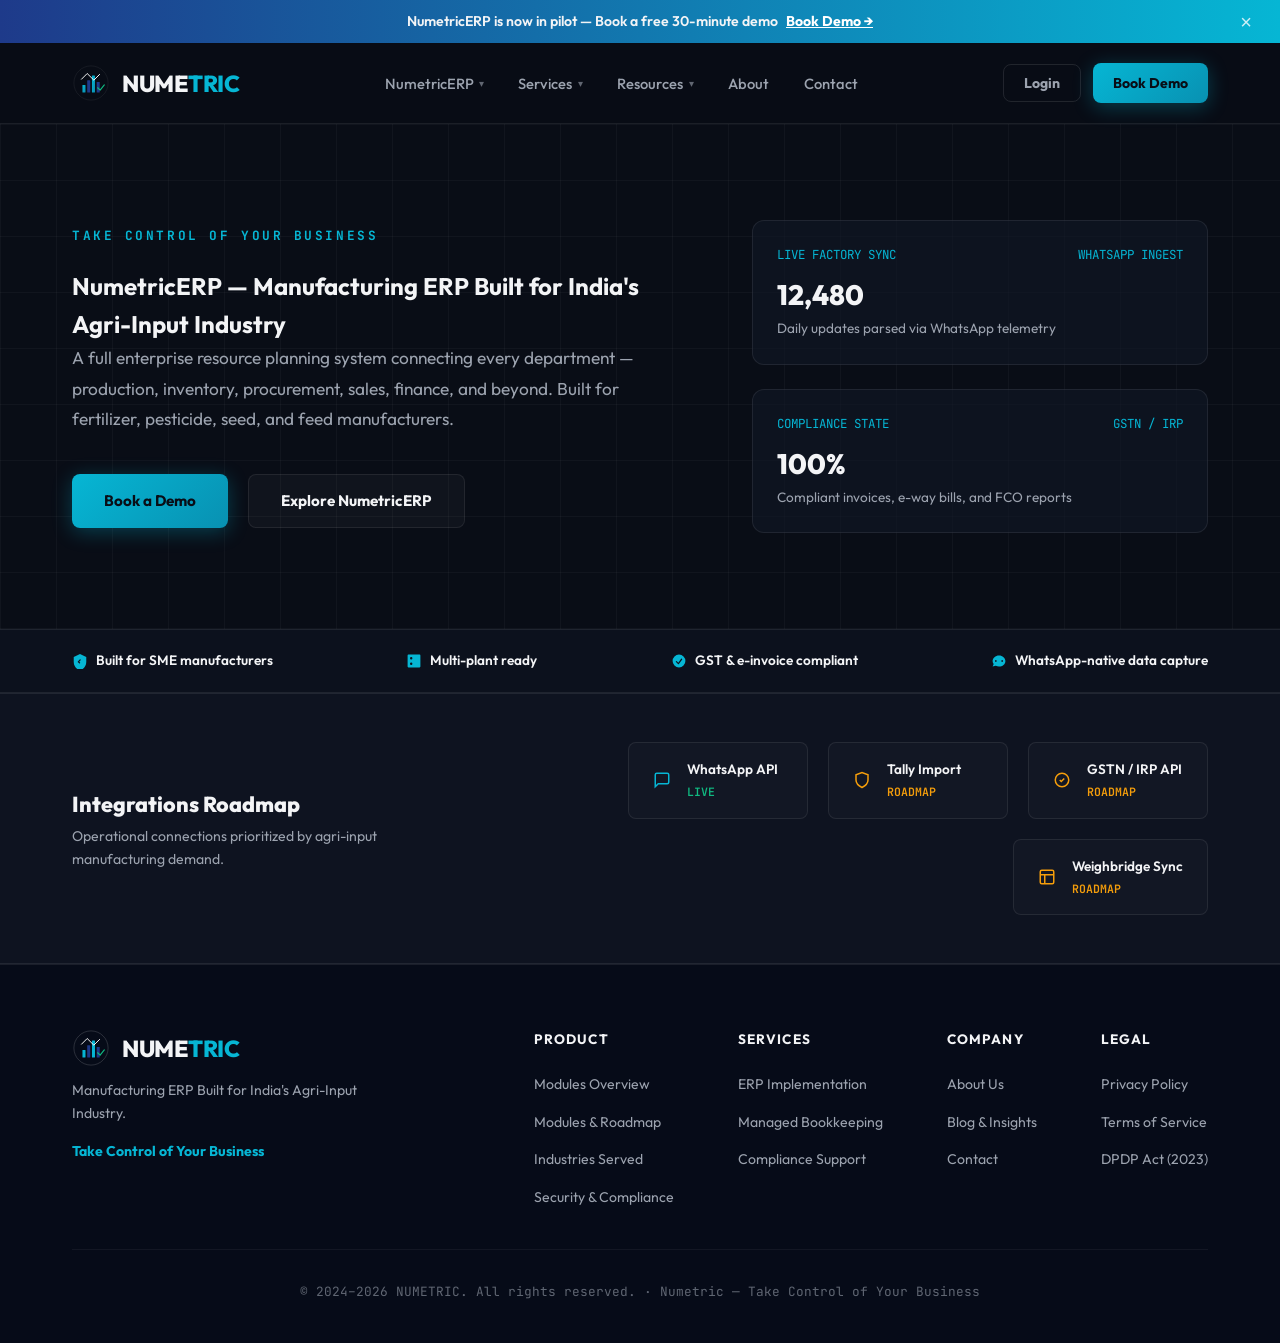
==== commit efbec19c: "Add files via upload" ====
--- a/index.html
+++ b/index.html
@@ -1,2922 +1,3415 @@
-<!DOCTYPE html>
-<html lang="en">
-<head>
-    <meta charset="UTF-8">
-    <meta name="viewport" content="width=device-width, initial-scale=1.0">
-    <title>NUMETRIC - Global Accounting & Bookkeeping Solutions for Businesses and Practices</title>
-    <link rel="icon" type="image/png" href="favicon.png">
-    <link rel="icon" href="data:image/svg+xml,<svg viewBox='0 0 200 200' xmlns='http://www.w3.org/2000/svg'><circle cx='100' cy='100' r='95' fill='none' stroke='%231e3a8a' stroke-width='10'/><rect x='65' y='120' width='12' height='30' fill='%231e3a8a' rx='2'/><rect x='85' y='105' width='12' height='45' fill='%2306b6d4' rx='2'/><rect x='105' y='85' width='12' height='65' fill='%231e3a8a' rx='2'/><rect x='125' y='70' width='12' height='80' fill='%2306b6d4' rx='2'/></svg>">
-    <style>
-        * {
-            margin: 0;
-            padding: 0;
-            box-sizing: border-box;
-        }
-
-/* --- DROPDOWN NAVIGATION STYLES --- */
-.dropdown {
-    position: relative;
-    display: inline-block;
-    /* We add padding here to create an invisible bridge */
-    padding-bottom: 15px; 
-    margin-bottom: -15px;
-}
-
-.dropdown-content {
-    display: none;
-    position: absolute;
-    background-color: #ffffff;
-    min-width: 220px;
-    box-shadow: 0px 10px 20px rgba(0,0,0,0.1);
-    z-index: 1000;
-    border-radius: 0 0 8px 8px;
-    
-    /* We set margin-top to 0 to remove the 'dead zone' gap */
-    margin-top: 0;
-    top: 100%;
-    left: 0;
-    
-    border-top: 3px solid var(--accent);
-    overflow: hidden;
-}
-
-.dropdown-content a {
-    color: var(--text-dark) !important; /* Forces dark text on white background */
-    padding: 12px 20px;
-    text-decoration: none;
-    display: block;
-    font-size: 0.9rem;
-    border-bottom: 1px solid #f3f4f6;
-    text-align: left;
-}
-
-.dropdown-content a:hover {
-    background-color: var(--accent-light);
-    color: var(--primary) !important;
-}
-
-/* Shows the dropdown when hovering over the parent item */
-.dropdown:hover .dropdown-content {
-    display: block;
-}
-
-.dropbtn {
-    cursor: pointer;
-}
-        
-        :root {
-            --primary: #1e3a8a;
-            --primary-dark: #1e40af;
-            --secondary: #2c3e50;
-            --accent: #06b6d4;
-            --accent-light: #e0f2fe;
-            --text-dark: #1f2937;
-            --text-light: #6b7280;
-            --bg-light: #f9fafb;
-            --bg-white: #ffffff;
-            --success: #10b981;
-            --error: #ef4444;
-        }
-
-        html {
-            scroll-behavior: smooth;
-        }
-
-        body {
-            font-family: -apple-system, BlinkMacSystemFont, 'Segoe UI', 'Roboto', 'Oxygen', 'Ubuntu', 'Cantarell', sans-serif;
-            color: var(--text-dark);
-            background: var(--bg-white);
-            line-height: 1.6;
-            overflow-x: hidden;
-        }
-
-/* --- NEW: SECTION VISIBILITY LOGIC --- */
-        section {
-            display: none; /* Hides everything by default */
-        }
-
-        section.active {
-            display: block; /* Shows only the section with the 'active' class */
-        }
-
-        .hero.active {
-            display: block; /* Ensures the hero shows when Home is selected */
-        }
-        
-        /* --- FLAG IMAGE STYLING --- */
-        .country-flag-img {
-            width: 70px;
-            height: auto;
-            border-radius: 4px;
-            margin-bottom: 1.5rem;
-            box-shadow: 0 4px 10px rgba(0, 0, 0, 0.2);
-            border: 1px solid rgba(255, 255, 255, 0.3);
-            display: block;
-            margin-left: auto;
-            margin-right: auto;
-        }
-
-        /* Login Modal */
-        .login-modal {
-            display: none;
-            position: fixed;
-            top: 0;
-            left: 0;
-            width: 100%;
-            height: 100%;
-            background: rgba(0, 0, 0, 0.5);
-            z-index: 1000;
-            justify-content: center;
-            align-items: center;
-        }
-
-        .login-modal.show {
-            display: flex;
-        }
-
-        .login-modal-content {
-            background: white;
-            padding: 2.5rem;
-            border-radius: 12px;
-            box-shadow: 0 20px 40px rgba(0, 0, 0, 0.15);
-            width: 90%;
-            max-width: 400px;
-            animation: slideIn 0.3s ease;
-        }
-
-        @keyframes slideIn {
-            from {
-                transform: translateY(-50px);
-                opacity: 0;
-            }
-            to {
-                transform: translateY(0);
-                opacity: 1;
-            }
-        }
-
-        .login-modal-header {
-            display: flex;
-            justify-content: space-between;
-            align-items: center;
-            margin-bottom: 1.5rem;
-            border-bottom: 2px solid var(--accent-light);
-            padding-bottom: 1rem;
-        }
-
-        .login-modal h2 {
-            font-size: 1.5rem;
-            color: var(--primary);
-            margin: 0;
-        }
-
-        .close-modal {
-            background: none;
-            border: none;
-            font-size: 1.8rem;
-            cursor: pointer;
-            color: var(--text-light);
-            transition: color 0.3s;
-        }
-
-        .close-modal:hover {
-            color: var(--primary);
-        }
-
-        .login-form {
-            display: flex;
-            flex-direction: column;
-            gap: 1.5rem;
-        }
-
-        .form-group {
-            display: flex;
-            flex-direction: column;
-        }
-
-        .form-group label {
-            font-weight: 600;
-            color: var(--primary);
-            margin-bottom: 0.5rem;
-            font-size: 0.95rem;
-        }
-
-        .form-group input {
-            padding: 0.75rem 1rem;
-            border: 2px solid #e5e7eb;
-            border-radius: 6px;
-            font-size: 0.95rem;
-            transition: border-color 0.3s;
-        }
-
-        .form-group input:focus {
-            outline: none;
-            border-color: var(--accent);
-            box-shadow: 0 0 0 3px var(--accent-light);
-        }
-
-        .login-btn {
-            background: linear-gradient(135deg, var(--primary), var(--primary-dark));
-            color: white;
-            padding: 0.75rem;
-            border: none;
-            border-radius: 6px;
-            font-weight: 700;
-            font-size: 0.95rem;
-            cursor: pointer;
-            transition: all 0.3s;
-        }
-
-        .login-btn:hover {
-            transform: translateY(-2px);
-            box-shadow: 0 8px 16px rgba(30, 58, 138, 0.3);
-        }
-
-        .login-error {
-            background: #fee2e2;
-            color: #991b1b;
-            padding: 0.75rem;
-            border-radius: 6px;
-            border-left: 4px solid var(--error);
-            display: none;
-        }
-
-        .login-error.show {
-            display: block;
-        }
-
-        .login-info {
-            background: #dbeafe;
-            color: #0c2340;
-            padding: 0.75rem;
-            border-radius: 6px;
-            font-size: 0.85rem;
-            border-left: 4px solid var(--accent);
-        }
-
-        /* Header & Navigation */
-        header {
-            position: sticky;
-            top: 0;
-            background: var(--bg-white);
-            border-bottom: 1px solid #e5e7eb;
-            z-index: 100;
-            box-shadow: 0 1px 3px rgba(0, 0, 0, 0.05);
-        }
-
-        nav {
-            max-width: 1200px;
-            margin: 0 auto;
-            padding: 1rem 2rem;
-            display: flex;
-            justify-content: space-between;
-            align-items: center;
-        }
-
-        .logo {
-            font-size: 1.3rem;
-            font-weight: 800;
-            color: var(--primary);
-            text-decoration: none;
-            display: flex;
-            align-items: center;
-            gap: 0.75rem;
-            letter-spacing: -0.5px;
-        }
-
-        .logo-icon {
-            width: 45px;
-            height: 45px;
-            display: flex;
-            align-items: center;
-            justify-content: center;
-            flex-shrink: 0;
-        }
-
-        .logo-icon svg {
-            width: 100%;
-            height: 100%;
-        }
-
-        .nav-links {
-            display: flex;
-            gap: 2rem;
-            list-style: none;
-            align-items: center;
-        }
-
-        .nav-links a {
-            text-decoration: none;
-            color: var(--text-dark);
-            font-weight: 500;
-            transition: color 0.3s;
-            font-size: 0.95rem;
-        }
-
-        .nav-links a:hover {
-            color: var(--accent);
-        }
-
-        .nav-buttons {
-            display: flex;
-            gap: 0.75rem;
-            align-items: center;
-        }
-
-        .cta-btn, .login-link-btn, .logout-btn {
-            background: var(--primary);
-            color: white;
-            padding: 0.75rem 1.5rem;
-            border-radius: 6px;
-            text-decoration: none;
-            font-weight: 600;
-            transition: all 0.3s;
-            border: none;
-            cursor: pointer;
-            font-size: 0.95rem;
-        }
-
-        .login-link-btn {
-            background: transparent;
-            color: var(--primary);
-            border: 2px solid var(--primary);
-            padding: 0.6rem 1.2rem;
-        }
-
-        .login-link-btn:hover {
-            background: var(--primary);
-            color: white;
-        }
-
-        .cta-btn:hover, .logout-btn:hover {
-            background: var(--primary-dark);
-            transform: translateY(-2px);
-            box-shadow: 0 8px 16px rgba(30, 58, 138, 0.2);
-        }
-
-        /* Container */
-        .container {
-            max-width: 1200px;
-            margin: 0 auto;
-            padding: 0 2rem;
-        }
-
-        /* Section Styling */
-        section {
-            padding: 5rem 2rem;
-        }
-
-        section h2 {
-            font-size: 2.5rem;
-            font-weight: 800;
-            margin-bottom: 1rem;
-            color: var(--primary);
-        }
-
-        .section-subtitle {
-            font-size: 1.1rem;
-            color: var(--text-light);
-            margin-bottom: 3rem;
-            max-width: 600px;
-        }
-
-        /* Hero Section */
-        .hero {
-            background: linear-gradient(135deg, var(--primary) 0%, var(--primary-dark) 100%);
-            color: white;
-            padding: 6rem 2rem;
-            text-align: center;
-            position: relative;
-            overflow: hidden;
-        }
-
-        .hero::before {
-            content: '';
-            position: absolute;
-            top: 0;
-            right: 0;
-            width: 400px;
-            height: 400px;
-            background: rgba(6, 182, 212, 0.1);
-            border-radius: 50%;
-            animation: float 6s ease-in-out infinite;
-        }
-
-        @keyframes float {
-            0%, 100% { transform: translateY(0px); }
-            50% { transform: translateY(20px); }
-        }
-
-        .hero-content {
-            max-width: 900px;
-            margin: 0 auto;
-            position: relative;
-            z-index: 2;
-        }
-
-        .hero h1 {
-            font-size: 3.5rem;
-            font-weight: 800;
-            margin-bottom: 1rem;
-            line-height: 1.2;
-            letter-spacing: -1px;
-        }
-
-        .hero .tagline {
-            font-size: 1.3rem;
-            margin-bottom: 0.5rem;
-            opacity: 0.95;
-            max-width: 700px;
-            margin-left: auto;
-            margin-right: auto;
-            font-weight: 600;
-        }
-
-        .hero .subtitle {
-            font-size: 1.1rem;
-            margin-bottom: 2rem;
-            opacity: 0.9;
-            max-width: 700px;
-            margin-left: auto;
-            margin-right: auto;
-        }
-
-        .hero-buttons {
-            display: flex;
-            gap: 1rem;
-            justify-content: center;
-            flex-wrap: wrap;
-        }
-
-        .btn-primary {
-            background: var(--accent);
-            color: var(--primary);
-            padding: 1rem 2rem;
-            border-radius: 8px;
-            text-decoration: none;
-            font-weight: 700;
-            transition: all 0.3s;
-            border: none;
-            cursor: pointer;
-            font-size: 1rem;
-        }
-
-        .btn-primary:hover {
-            background: #06d6e0;
-            transform: translateY(-3px);
-            box-shadow: 0 12px 24px rgba(6, 182, 212, 0.3);
-        }
-
-        .btn-secondary {
-            background: transparent;
-            color: white;
-            padding: 1rem 2rem;
-            border: 2px solid white;
-            border-radius: 8px;
-            text-decoration: none;
-            font-weight: 700;
-            transition: all 0.3s;
-            cursor: pointer;
-            font-size: 1rem;
-        }
-
-        .btn-secondary:hover {
-            background: white;
-            color: var(--primary);
-        }
-
-        /* About Section */
-        .about {
-            background: var(--bg-light);
-        }
-
-        .about-content {
-            display: grid;
-            grid-template-columns: 1fr 1fr;
-            gap: 3rem;
-            align-items: center;
-            margin-bottom: 3rem;
-        }
-
-        .about-text h3 {
-            font-size: 1.8rem;
-            color: var(--primary);
-            margin-bottom: 1.5rem;
-        }
-
-        .about-text p {
-            color: var(--text-light);
-            margin-bottom: 1.5rem;
-            font-size: 1.05rem;
-            line-height: 1.8;
-        }
-
-        .about-box {
-            background: white;
-            padding: 2rem;
-            border-radius: 10px;
-            border-left: 4px solid var(--accent);
-            box-shadow: 0 2px 8px rgba(0, 0, 0, 0.05);
-        }
-
-        .about-box h4 {
-            color: var(--primary);
-            margin-bottom: 0.5rem;
-        }
-
-        .about-box p {
-            color: var(--text-light);
-            font-size: 0.95rem;
-        }
-
-        .values {
-            display: grid;
-            grid-template-columns: repeat(3, 1fr);
-            gap: 2rem;
-            margin-top: 3rem;
-        }
-
-        .value-item {
-            background: white;
-            padding: 2rem;
-            border-radius: 10px;
-            text-align: center;
-            box-shadow: 0 2px 8px rgba(0, 0, 0, 0.05);
-            transition: transform 0.3s;
-        }
-
-        .value-item:hover {
-            transform: translateY(-5px);
-        }
-
-        .value-icon {
-            font-size: 2.5rem;
-            margin-bottom: 1rem;
-        }
-
-        .value-item h4 {
-            color: var(--primary);
-            margin-bottom: 0.5rem;
-        }
-
-        .value-item p {
-            color: var(--text-light);
-            font-size: 0.95rem;
-        }
-
-        /* Services Section */
-        .services {
-            background: white;
-        }
-
-        .services-grid {
-            display: grid;
-            grid-template-columns: repeat(2, 1fr);
-            gap: 2.5rem;
-            margin-bottom: 3rem;
-        }
-
-        .service-card {
-            background: var(--bg-light);
-            padding: 2.5rem;
-            border-radius: 10px;
-            border-top: 4px solid var(--accent);
-            transition: all 0.3s;
-            cursor: pointer;
-        }
-
-        .service-card:hover {
-            background: white;
-            box-shadow: 0 8px 24px rgba(30, 58, 138, 0.1);
-            transform: translateY(-5px);
-        }
-
-        .service-card h3 {
-            color: var(--primary);
-            margin-bottom: 1rem;
-            font-size: 1.3rem;
-        }
-
-        .service-card p {
-            color: var(--text-light);
-            line-height: 1.8;
-            margin-bottom: 1rem;
-        }
-
-        .service-features {
-            list-style: none;
-        }
-
-        .service-features li {
-            color: var(--text-light);
-            margin-bottom: 0.5rem;
-            padding-left: 1.5rem;
-            position: relative;
-        }
-
-        .service-features li::before {
-            content: '✓';
-            position: absolute;
-            left: 0;
-            color: var(--success);
-            font-weight: bold;
-        }
-
-        /* Integrations Section */
-        .integrations {
-            background: white;
-            position: relative;
-        }
-
-        .integrations-grid {
-            display: grid;
-            grid-template-columns: repeat(2, 1fr);
-            gap: 2.5rem;
-            margin-bottom: 3rem;
-        }
-
-        .integration-card {
-            background: var(--bg-light);
-            padding: 2.5rem;
-            border-radius: 12px;
-            border-top: 4px solid var(--accent);
-            transition: all 0.3s;
-            position: relative;
-            overflow: hidden;
-        }
-
-        .integration-card:hover {
-            background: white;
-            box-shadow: 0 12px 32px rgba(30, 58, 138, 0.15);
-            transform: translateY(-8px);
-        }
-
-        .integration-card.xero-partner {
-            border-top: 4px solid #10b981;
-        }
-
-        .integration-logo-box {
-            width: 100px;
-            height: 100px;
-            background: white;
-            border-radius: 12px;
-            display: flex;
-            align-items: center;
-            justify-content: center;
-            margin-bottom: 1.5rem;
-            box-shadow: 0 4px 12px rgba(0, 0, 0, 0.1);
-        }
-
-        .integration-logo-box.xero-box {
-            background: linear-gradient(135deg, #10b981 0%, #059669 100%);
-        }
-
-        .integration-logo {
-            width: 90%;
-            height: 90%;
-            object-fit: contain;
-        }
-
-        .xero-logo {
-            font-size: 3rem;
-            font-weight: 800;
-            color: white;
-            letter-spacing: -2px;
-        }
-
-        .xero-badge {
-            display: inline-block;
-            background: linear-gradient(135deg, #10b981, #059669);
-            color: white;
-            padding: 0.6rem 1.2rem;
-            border-radius: 20px;
-            font-size: 0.75rem;
-            font-weight: 800;
-            margin-bottom: 1rem;
-            letter-spacing: 0.5px;
-        }
-
-        .integration-card h3 {
-            color: var(--primary);
-            margin-bottom: 0.5rem;
-            font-size: 1.4rem;
-        }
-
-        .integration-badge-text {
-            color: var(--accent);
-            font-weight: 600;
-            font-size: 0.95rem;
-            margin-bottom: 1rem;
-        }
-
-        .integration-card p {
-            color: var(--text-light);
-            line-height: 1.8;
-            margin-bottom: 1.5rem;
-            font-size: 0.95rem;
-        }
-
-        .integration-features {
-            list-style: none;
-        }
-
-        .integration-features li {
-            color: var(--text-light);
-            margin-bottom: 0.75rem;
-            padding-left: 1.8rem;
-            position: relative;
-            font-size: 0.95rem;
-        }
-
-        .integration-features li::before {
-            content: '→';
-            position: absolute;
-            left: 0;
-            color: var(--accent);
-            font-weight: bold;
-            font-size: 1.1rem;
-        }
-
-        /* Countries Section */
-        .countries {
-            background: linear-gradient(135deg, var(--primary) 0%, var(--primary-dark) 100%);
-            color: white;
-        }
-
-        .countries h2 {
-            color: white;
-        }
-
-        .countries-grid {
-            display: grid;
-            grid-template-columns: repeat(4, 1fr);
-            gap: 1.5rem;
-            margin-top: 3rem;
-        }
-
-        .country-card {
-            background: rgba(255, 255, 255, 0.1);
-            padding: 2rem;
-            border-radius: 10px;
-            text-align: center;
-            border: 1px solid rgba(255, 255, 255, 0.2);
-            backdrop-filter: blur(10px);
-            transition: all 0.3s;
-        }
-
-        .country-card:hover {
-            background: rgba(255, 255, 255, 0.15);
-            transform: translateY(-5px);
-        }
-
-        .country-flag {
-            font-size: 3rem;
-            margin-bottom: 1rem;
-        }
-
-        .country-card h4 {
-            color: white;
-            font-size: 1.2rem;
-            margin-bottom: 0.5rem;
-        }
-
-        .country-card p {
-            opacity: 0.9;
-            font-size: 0.95rem;
-        }
-
-        /* Why Choose Us */
-        .why-choose {
-            background: white;
-        }
-
-        .why-grid {
-            display: grid;
-            grid-template-columns: repeat(3, 1fr);
-            gap: 2rem;
-            margin-top: 3rem;
-        }
-
-        .why-card {
-            background: var(--bg-light);
-            padding: 2.5rem;
-            border-radius: 10px;
-            transition: all 0.3s;
-        }
-
-        .why-card:hover {
-            background: white;
-            box-shadow: 0 8px 24px rgba(30, 58, 138, 0.1);
-            transform: translateY(-5px);
-        }
-
-        .why-card h3 {
-            font-size: 1.3rem;
-            margin-bottom: 1rem;
-            color: var(--primary);
-        }
-
-        .why-card p {
-            color: var(--text-light);
-            line-height: 1.8;
-        }
-
-        /* Blog Section */
-        .blog {
-            background: var(--bg-light);
-        }
-
-        .blog-header {
-            display: grid;
-            grid-template-columns: 2fr 1fr;
-            gap: 2rem;
-            margin-bottom: 3rem;
-            align-items: flex-start;
-        }
-
-        .blog-form {
-            background: white;
-            padding: 2rem;
-            border-radius: 10px;
-            box-shadow: 0 2px 8px rgba(0, 0, 0, 0.05);
-            border: 2px solid var(--accent-light);
-        }
-
-        .blog-form h3 {
-            color: var(--primary);
-            margin-bottom: 1rem;
-            display: flex;
-            align-items: center;
-            gap: 0.5rem;
-        }
-
-        .blog-form.hidden {
-            display: none;
-        }
-
-        .login-prompt {
-            background: white;
-            padding: 2rem;
-            border-radius: 10px;
-            box-shadow: 0 2px 8px rgba(0, 0, 0, 0.05);
-            border: 2px solid #fbbf24;
-            text-align: center;
-        }
-
-        .login-prompt h3 {
-            color: var(--primary);
-            margin-bottom: 1rem;
-        }
-
-        .login-prompt p {
-            color: var(--text-light);
-            margin-bottom: 1.5rem;
-        }
-
-        .login-prompt-btn {
-            background: var(--primary);
-            color: white;
-            padding: 0.75rem 1.5rem;
-            border: none;
-            border-radius: 6px;
-            font-weight: 700;
-            cursor: pointer;
-            transition: all 0.3s;
-        }
-
-        .login-prompt-btn:hover {
-            background: var(--primary-dark);
-            transform: translateY(-2px);
-        }
-
-        .form-group input,
-        .form-group textarea {
-            width: 100%;
-            padding: 0.75rem;
-            border: 2px solid #e5e7eb;
-            border-radius: 6px;
-            font-family: inherit;
-            font-size: 0.95rem;
-            color: var(--text-dark);
-            transition: border-color 0.3s;
-            margin-top: 0.5rem;
-        }
-
-        .form-group input:focus,
-        .form-group textarea:focus {
-            outline: none;
-            border-color: var(--accent);
-            box-shadow: 0 0 0 3px var(--accent-light);
-        }
-
-        .form-group textarea {
-            resize: vertical;
-            min-height: 120px;
-        }
-
-        .blog-submit-btn {
-            width: 100%;
-            background: linear-gradient(135deg, var(--primary), var(--primary-dark));
-            color: white;
-            padding: 1rem;
-            border: none;
-            border-radius: 6px;
-            font-weight: 700;
-            font-size: 1rem;
-            cursor: pointer;
-            transition: all 0.3s;
-            margin-top: 1rem;
-        }
-
-        .blog-submit-btn:hover {
-            transform: translateY(-2px);
-            box-shadow: 0 8px 16px rgba(30, 58, 138, 0.3);
-        }
-
-        .blog-grid {
-            display: grid;
-            grid-template-columns: repeat(2, 1fr);
-            gap: 2rem;
-        }
-
-        .blog-card {
-            background: white;
-            border-radius: 10px;
-            overflow: hidden;
-            box-shadow: 0 2px 8px rgba(0, 0, 0, 0.05);
-            transition: all 0.3s;
-        }
-
-        .blog-card:hover {
-            box-shadow: 0 8px 24px rgba(0, 0, 0, 0.1);
-            transform: translateY(-5px);
-        }
-
-        .blog-card-header {
-            background: linear-gradient(135deg, var(--primary), var(--accent));
-            padding: 2rem;
-            color: white;
-            min-height: 100px;
-            display: flex;
-            flex-direction: column;
-            justify-content: flex-end;
-        }
-
-        .blog-card-title {
-            font-size: 1.2rem;
-            font-weight: 700;
-            margin-bottom: 0.5rem;
-        }
-
-        .blog-card-date {
-            font-size: 0.85rem;
-            opacity: 0.9;
-        }
-
-        .blog-card-content {
-            padding: 1.5rem;
-        }
-
-        .blog-card-excerpt {
-            color: var(--text-light);
-            font-size: 0.95rem;
-            line-height: 1.6;
-            margin-bottom: 1rem;
-        }
-
-        .blog-card-author {
-            color: var(--text-light);
-            font-size: 0.85rem;
-            font-style: italic;
-        }
-
-        .no-blogs {
-            grid-column: 1 / -1;
-            text-align: center;
-            padding: 2rem;
-            color: var(--text-light);
-            background: white;
-            border-radius: 10px;
-            border: 2px dashed #e5e7eb;
-        }
-
-        /* Reviews Section */
-        .reviews {
-            background: white;
-        }
-
-        .reviews-container {
-            max-width: 1200px;
-            margin: 0 auto;
-        }
-
-        .reviews-header {
-            display: grid;
-            grid-template-columns: 1fr 1fr;
-            gap: 3rem;
-            margin-bottom: 3rem;
-            align-items: center;
-        }
-
-        .reviews-stats {
-            background: var(--bg-light);
-            padding: 2rem;
-            border-radius: 10px;
-            box-shadow: 0 2px 8px rgba(0, 0, 0, 0.05);
-        }
-
-        .rating-display {
-            display: flex;
-            align-items: center;
-            gap: 1.5rem;
-            margin-bottom: 2rem;
-        }
-
-        .rating-large {
-            font-size: 3.5rem;
-            font-weight: 800;
-            color: var(--primary);
-        }
-
-        .rating-info {
-            flex: 1;
-        }
-
-        .rating-stars {
-            color: #fbbf24;
-            font-size: 1.5rem;
-            margin-bottom: 0.5rem;
-            letter-spacing: 2px;
-        }
-
-        .rating-count {
-            color: var(--text-light);
-            font-size: 0.95rem;
-        }
-
-        .rating-bars {
-            margin-top: 2rem;
-        }
-
-        .rating-bar {
-            display: flex;
-            align-items: center;
-            gap: 1rem;
-            margin-bottom: 1rem;
-        }
-
-        .rating-bar-label {
-            width: 50px;
-            color: var(--text-light);
-            font-size: 0.9rem;
-            font-weight: 600;
-        }
-
-        .rating-bar-progress {
-            flex: 1;
-            height: 8px;
-            background: #e5e7eb;
-            border-radius: 4px;
-            overflow: hidden;
-        }
-
-        .rating-bar-fill {
-            height: 100%;
-            background: linear-gradient(90deg, var(--accent), var(--primary));
-            border-radius: 4px;
-            transition: width 0.3s ease;
-        }
-
-        .rating-bar-count {
-            width: 40px;
-            text-align: right;
-            color: var(--text-light);
-            font-size: 0.85rem;
-        }
-
-        /* Review Form */
-        .review-form-section {
-            background: var(--bg-light);
-            padding: 2.5rem;
-            border-radius: 10px;
-            box-shadow: 0 2px 8px rgba(0, 0, 0, 0.05);
-        }
-
-        .review-form-section h3 {
-            color: var(--primary);
-            margin-bottom: 1.5rem;
-            font-size: 1.3rem;
-        }
-
-        .form-row {
-            display: grid;
-            grid-template-columns: 1fr 1fr;
-            gap: 1.5rem;
-            margin-bottom: 1.5rem;
-        }
-
-        .form-row.full {
-            grid-template-columns: 1fr;
-        }
-
-        .star-rating {
-            display: flex;
-            gap: 0.5rem;
-            font-size: 1.8rem;
-            cursor: pointer;
-        }
-
-        .star {
-            color: #d1d5db;
-            transition: all 0.2s;
-            cursor: pointer;
-        }
-
-        .star:hover,
-        .star.active {
-            color: #fbbf24;
-            transform: scale(1.1);
-        }
-
-        .review-submit-btn {
-            background: linear-gradient(135deg, var(--primary), var(--primary-dark));
-            color: white;
-            padding: 1rem 2rem;
-            border: none;
-            border-radius: 6px;
-            font-weight: 700;
-            font-size: 1rem;
-            cursor: pointer;
-            transition: all 0.3s;
-            width: 100%;
-            margin-top: 1rem;
-        }
-
-        .review-submit-btn:hover {
-            transform: translateY(-2px);
-            box-shadow: 0 8px 16px rgba(30, 58, 138, 0.3);
-        }
-
-        .reviews-list {
-            margin-top: 3rem;
-        }
-
-        .reviews-list-title {
-            font-size: 1.3rem;
-            color: var(--primary);
-            font-weight: 700;
-            margin-bottom: 1.5rem;
-        }
-
-        .reviews-grid {
-            display: grid;
-            grid-template-columns: repeat(auto-fill, minmax(300px, 1fr));
-            gap: 1.5rem;
-        }
-
-        .review-card {
-            background: white;
-            padding: 1.5rem;
-            border-radius: 10px;
-            border-left: 4px solid var(--accent);
-            box-shadow: 0 2px 8px rgba(0, 0, 0, 0.05);
-            transition: all 0.3s;
-        }
-
-        .review-card:hover {
-            box-shadow: 0 8px 16px rgba(0, 0, 0, 0.1);
-            transform: translateY(-3px);
-        }
-
-        .review-card-header {
-            display: flex;
-            justify-content: space-between;
-            align-items: flex-start;
-            margin-bottom: 1rem;
-        }
-
-        .review-author {
-            flex: 1;
-        }
-
-        .review-author-name {
-            font-weight: 700;
-            color: var(--primary);
-            margin-bottom: 0.2rem;
-        }
-
-        .review-author-company {
-            color: var(--text-light);
-            font-size: 0.85rem;
-        }
-
-        .review-rating {
-            color: #fbbf24;
-            font-size: 1rem;
-            white-space: nowrap;
-        }
-
-        .review-text {
-            color: var(--text-light);
-            line-height: 1.8;
-            margin-bottom: 1rem;
-            font-size: 0.95rem;
-        }
-
-        .review-date {
-            color: #d1d5db;
-            font-size: 0.8rem;
-            font-style: italic;
-            margin-bottom: 1rem;
-        }
-
-        /* Response Section */
-        .review-responses {
-            margin-top: 1.5rem;
-            padding-top: 1.5rem;
-            border-top: 1px solid #e5e7eb;
-        }
-
-        .response-item {
-            background: var(--accent-light);
-            padding: 1rem;
-            border-radius: 6px;
-            margin-bottom: 1rem;
-            border-left: 3px solid var(--accent);
-        }
-
-        .response-header {
-            font-weight: 600;
-            color: var(--primary);
-            font-size: 0.9rem;
-            margin-bottom: 0.5rem;
-        }
-
-        .response-badge {
-            display: inline-block;
-            background: var(--primary);
-            color: white;
-            padding: 0.2rem 0.6rem;
-            border-radius: 3px;
-            font-size: 0.75rem;
-            font-weight: 700;
-            margin-left: 0.5rem;
-        }
-
-        .response-text {
-            color: var(--text-dark);
-            font-size: 0.9rem;
-            line-height: 1.6;
-        }
-
-        .response-date {
-            color: var(--text-light);
-            font-size: 0.75rem;
-            margin-top: 0.5rem;
-        }
-
-        .response-form {
-            margin-top: 1rem;
-            padding: 1rem;
-            background: white;
-            border-radius: 6px;
-            border: 1px dashed var(--accent);
-        }
-
-        .response-form textarea {
-            width: 100%;
-            padding: 0.75rem;
-            border: 1px solid #e5e7eb;
-            border-radius: 6px;
-            font-family: inherit;
-            font-size: 0.9rem;
-            resize: vertical;
-            min-height: 80px;
-        }
-
-        .response-form-buttons {
-            display: flex;
-            gap: 0.5rem;
-            margin-top: 0.75rem;
-        }
-
-        .response-btn {
-            padding: 0.5rem 1rem;
-            border: none;
-            border-radius: 4px;
-            font-weight: 600;
-            font-size: 0.85rem;
-            cursor: pointer;
-            transition: all 0.3s;
-        }
-
-        .response-btn-submit {
-            background: var(--primary);
-            color: white;
-        }
-
-        .response-btn-submit:hover {
-            background: var(--primary-dark);
-        }
-
-        .response-btn-cancel {
-            background: #e5e7eb;
-            color: var(--text-dark);
-        }
-
-        .response-btn-cancel:hover {
-            background: #d1d5db;
-        }
-
-        .toggle-response-btn {
-            background: transparent;
-            color: var(--accent);
-            padding: 0;
-            border: none;
-            font-weight: 600;
-            font-size: 0.9rem;
-            cursor: pointer;
-            margin-top: 1rem;
-        }
-
-        .toggle-response-btn:hover {
-            color: var(--primary);
-            text-decoration: underline;
-        }
-
-        .no-reviews {
-            text-align: center;
-            padding: 2rem;
-            color: var(--text-light);
-            background: white;
-            border-radius: 10px;
-            border: 2px dashed #e5e7eb;
-        }
-
-        .success-message {
-            background: #d1fae5;
-            color: #065f46;
-            padding: 1rem;
-            border-radius: 6px;
-            margin-bottom: 1.5rem;
-            border-left: 4px solid var(--success);
-            display: none;
-        }
-
-        .success-message.show {
-            display: block;
-        }
-
-        /* Enhanced FAQ Styling */
-        .faq {
-            background: linear-gradient(135deg, var(--bg-light) 0%, white 100%);
-            position: relative;
-        }
-
-        .faq::before {
-            content: '';
-            position: absolute;
-            top: 0;
-            left: 0;
-            right: 0;
-            height: 6px;
-            background: linear-gradient(90deg, var(--accent), var(--primary), var(--accent));
-        }
-
-        .faq h2 {
-            margin-top: 2rem;
-            position: relative;
-            z-index: 1;
-        }
-
-        .faq-container {
-            max-width: 800px;
-            margin: 3rem auto 0;
-            position: relative;
-        }
-
-        .faq-container::before {
-            content: '';
-            position: absolute;
-            top: -2rem;
-            left: 50%;
-            transform: translateX(-50%);
-            width: 60px;
-            height: 4px;
-            background: linear-gradient(90deg, transparent, var(--accent), transparent);
-            border-radius: 2px;
-        }
-
-        .faq-item {
-            border-bottom: 1px solid #e5e7eb;
-            padding: 1.5rem 0;
-            background: white;
-            margin-bottom: 1rem;
-            padding: 1.5rem;
-            border-radius: 8px;
-            box-shadow: 0 2px 4px rgba(0, 0, 0, 0.05);
-            border-left: 4px solid transparent;
-            transition: all 0.3s;
-        }
-
-        .faq-item:hover {
-            border-left-color: var(--accent);
-            box-shadow: 0 4px 12px rgba(6, 182, 212, 0.1);
-        }
-
-        .faq-item.active {
-            border-left-color: var(--primary);
-            background: var(--accent-light);
-        }
-
-        .faq-item:last-child {
-            border-bottom: none;
-        }
-
-        .faq-question {
-            cursor: pointer;
-            display: flex;
-            justify-content: space-between;
-            align-items: center;
-            color: var(--primary);
-            font-weight: 600;
-            transition: color 0.3s;
-            font-size: 1rem;
-        }
-
-        .faq-question:hover {
-            color: var(--accent);
-        }
-
-        .faq-icon {
-            font-size: 1.5rem;
-            transition: transform 0.3s;
-            color: var(--accent);
-        }
-
-        .faq-item.active .faq-icon {
-            transform: rotate(180deg);
-        }
-
-        .faq-answer {
-            display: none;
-            margin-top: 1rem;
-            color: var(--text-light);
-            line-height: 1.8;
-            padding-top: 1rem;
-            border-top: 1px solid rgba(6, 182, 212, 0.2);
-        }
-
-        .faq-item.active .faq-answer {
-            display: block;
-        }
-
-        /* Process Section */
-        .process {
-            background: white;
-        }
-
-        .process-timeline {
-            display: grid;
-            grid-template-columns: repeat(4, 1fr);
-            gap: 2rem;
-            margin-top: 3rem;
-            position: relative;
-        }
-
-        .process-timeline::before {
-            content: '';
-            position: absolute;
-            top: 40px;
-            left: 0;
-            right: 0;
-            height: 2px;
-            background: linear-gradient(90deg, var(--accent) 0%, transparent 100%);
-            z-index: 0;
-        }
-
-        .process-step {
-            position: relative;
-            z-index: 1;
-            text-align: center;
-        }
-
-        .step-number {
-            width: 80px;
-            height: 80px;
-            background: var(--primary);
-            color: white;
-            border-radius: 50%;
-            display: flex;
-            align-items: center;
-            justify-content: center;
-            font-size: 2rem;
-            font-weight: bold;
-            margin: 0 auto 1.5rem;
-            box-shadow: 0 4px 12px rgba(30, 58, 138, 0.2);
-        }
-
-        .process-step h4 {
-            color: var(--primary);
-            margin-bottom: 0.5rem;
-        }
-
-        .process-step p {
-            color: var(--text-light);
-            font-size: 0.95rem;
-        }
-
-        /* Contact Section */
-        .contact {
-            background: linear-gradient(135deg, var(--primary) 0%, var(--primary-dark) 100%);
-            color: white;
-        }
-
-        .contact h2 {
-            color: white;
-        }
-
-        .contact-wrapper {
-            display: grid;
-            grid-template-columns: 1fr 1fr;
-            gap: 3rem;
-            margin-top: 3rem;
-            align-items: center;
-        }
-
-        .contact-info {
-            display: flex;
-            flex-direction: column;
-            gap: 2rem;
-        }
-
-        .contact-item {
-            display: flex;
-            gap: 1.5rem;
-            align-items: flex-start;
-        }
-
-        .contact-icon {
-            width: 50px;
-            height: 50px;
-            background: rgba(255, 255, 255, 0.2);
-            border-radius: 10px;
-            display: flex;
-            align-items: center;
-            justify-content: center;
-            font-size: 1.5rem;
-            flex-shrink: 0;
-        }
-
-        .contact-text h4 {
-            margin-bottom: 0.5rem;
-        }
-
-        .contact-text p {
-            opacity: 0.9;
-        }
-
-        .contact-form {
-            display: flex;
-            flex-direction: column;
-            gap: 1.5rem;
-        }
-
-        .contact-form input,
-        .contact-form textarea {
-            padding: 0.75rem 1rem;
-            border: none;
-            border-radius: 6px;
-            font-family: inherit;
-            font-size: 0.95rem;
-            background: white;
-            color: var(--text-dark);
-        }
-
-        .contact-form input:focus,
-        .contact-form textarea:focus {
-            outline: none;
-            box-shadow: 0 0 0 3px var(--accent-light);
-        }
-
-        .contact-form textarea {
-            resize: vertical;
-            min-height: 120px;
-        }
-
-        .contact-form .form-group label {
-            color: white;
-            font-weight: 600;
-            margin-bottom: 0.5rem;
-            display: block;
-        }
-
-        .submit-btn {
-            background: var(--accent);
-            color: var(--primary);
-            padding: 1rem;
-            border: none;
-            border-radius: 6px;
-            font-weight: 700;
-            font-size: 1rem;
-            cursor: pointer;
-            transition: all 0.3s;
-            margin-top: 1rem;
-        }
-
-        .submit-btn:hover {
-            background: #06d6e0;
-            transform: translateY(-2px);
-        }
-
-        /* Footer */
-        footer {
-            background: var(--secondary);
-            color: white;
-            padding: 3rem 2rem 1.5rem;
-            text-align: center;
-        }
-
-        .footer-content {
-            max-width: 1200px;
-            margin: 0 auto;
-            margin-bottom: 2rem;
-        }
-
-        .social-links {
-            display: flex;
-            justify-content: center;
-            gap: 1.5rem;
-            margin-bottom: 2rem;
-        }
-
-        .social-link {
-            display: inline-flex;
-            align-items: center;
-            justify-content: center;
-            width: 45px;
-            height: 45px;
-            background: rgba(255, 255, 255, 0.1);
-            border-radius: 50%;
-            color: white;
-            text-decoration: none;
-            transition: all 0.3s;
-            font-size: 1.3rem;
-        }
-
-        .social-link:hover {
-            background: var(--accent);
-            transform: translateY(-3px);
-        }
-
-        .footer-links {
-            display: flex;
-            justify-content: center;
-            gap: 2rem;
-            margin-bottom: 2rem;
-            flex-wrap: wrap;
-        }
-
-        .footer-links a {
-            color: white;
-            text-decoration: none;
-            transition: color 0.3s;
-        }
-
-        .footer-links a:hover {
-            color: var(--accent);
-        }
-
-        .footer-bottom {
-            border-top: 1px solid rgba(255, 255, 255, 0.1);
-            padding-top: 2rem;
-            opacity: 0.8;
-        }
-
-        /* Responsive Design */
-        @media (max-width: 768px) {
-            .nav-links {
-                gap: 1rem;
-                display: none;
-            }
-
-            nav {
-                flex-wrap: wrap;
-            }
-
-            .hero h1 {
-                font-size: 2.2rem;
-            }
-
-            .hero .tagline {
-                font-size: 1.1rem;
-            }
-
-            .hero-buttons {
-                flex-direction: column;
-            }
-
-            .about-content,
-            .contact-wrapper,
-            .reviews-header,
-            .blog-header,
-            .integrations-grid {
-                grid-template-columns: 1fr;
-            }
-
-            .services-grid,
-            .values,
-            .why-grid,
-            .blog-grid,
-            .countries-grid {
-                grid-template-columns: 1fr;
-            }
-
-            .process-timeline {
-                grid-template-columns: repeat(2, 1fr);
-            }
-
-            .process-timeline::before {
-                display: none;
-            }
-
-            section h2 {
-                font-size: 2rem;
-            }
-
-            .form-row {
-                grid-template-columns: 1fr;
-            }
-
-            .integration-logo-box {
-                width: 80px;
-                height: 80px;
-            }
-
-            .xero-logo {
-                font-size: 2.5rem;
-            }
-        }
-
-        .admin-badge {
-            display: inline-block;
-            background: var(--success);
-            color: white;
-            padding: 0.4rem 0.8rem;
-            border-radius: 20px;
-            font-size: 0.75rem;
-            font-weight: 700;
-            margin-left: 0.5rem;
-        }
-    </style>
-</head>
-<body>
-    <div class="login-modal" id="loginModal">
-        <div class="login-modal-content">
-            <div class="login-modal-header">
-                <h2>🔐 Admin Login</h2>
-                <button class="close-modal" onclick="closeLoginModal()">×</button>
-            </div>
-            
-            <div class="login-error" id="loginError"></div>
-            
-            <form class="login-form" onsubmit="handleLogin(event)">
-                <div class="login-info">
-                    📝 <strong>Demo Credentials:</strong><br>
-                    Email: owner@numetric.com<br>
-                    Password: Admin@2024
-                </div>
-
-                <div class="form-group">
-                    <label for="loginEmail">Email Address *</label>
-                    <input type="email" id="loginEmail" required placeholder="your@email.com">
-                </div>
-
-                <div class="form-group">
-                    <label for="loginPassword">Password *</label>
-                    <input type="password" id="loginPassword" required placeholder="••••••••">
-                </div>
-
-                <button type="submit" class="login-btn">Login to Admin Panel</button>
-            </form>
-        </div>
-    </div>
-
-    <header>
-        <nav>
-<a href="#hero" class="logo" onclick="showSection('hero')">
-                <div class="logo-icon">
-                    <svg viewBox="0 0 200 200" xmlns="http://www.w3.org/2000/svg">
-                        <defs>
-                            <linearGradient id="barGradient" x1="0%" y1="0%" x2="0%" y2="100%">
-                                <stop offset="0%" style="stop-color:#06b6d4;stop-opacity:1" />
-                                <stop offset="100%" style="stop-color:#0891b2;stop-opacity:1" />
-                            </linearGradient>
-                        </defs>
-                        <circle cx="100" cy="100" r="95" fill="none" stroke="#1e3a8a" stroke-width="2"/>
-                        <rect x="65" y="120" width="12" height="30" fill="#1e3a8a" rx="2"/>
-                        <rect x="85" y="105" width="12" height="45" fill="url(#barGradient)" rx="2"/>
-                        <rect x="105" y="85" width="12" height="65" fill="#1e3a8a" rx="2"/>
-                        <rect x="125" y="70" width="12" height="80" fill="url(#barGradient)" rx="2"/>
-                        <path d="M 60 100 L 75 115 L 95 85" stroke="#10b981" stroke-width="3" fill="none" stroke-linecap="round" stroke-linejoin="round"/>
-                    </svg>
-                </div>
-                NUMETRIC
-        </a>
-        <button class="mobile-menu-btn" onclick="toggleMobileMenu()">☰</button>
-       <ul class="nav-links">
-           
-    <li class="dropdown">
-        <a href="javascript:void(0)" class="dropbtn">Solutions ▾</a>
-        <div class="dropdown-content">
-            <a href="#services">Our Services</a>
-            <a href="#integrations">Software Integrations</a>
-            <a href="#process">Our Workflow</a>
-        </div>
-    </li>
-
-    <li class="dropdown">
-        <a href="javascript:void(0)" class="dropbtn">Global Presence ▾</a>
-        <div class="dropdown-content">
-            <a href="#countries">Markets We Serve</a>
-            <a href="#why-choose">Why Choose Numetric</a>
-        </div>
-    </li>
-
-    <li class="dropdown">
-        <a href="javascript:void(0)" class="dropbtn">Resources ▾</a>
-        <div class="dropdown-content">
-            <a href="#blog">Industry Insights</a>
-            <a href="#reviews">Client Reviews</a>
-            <a href="#faq">FAQs</a>
-        </div>
-    </li>
-
-    <li><a href="#about">About</a></li>
-    <li><a href="#contact">Contact</a></li>
-                
-</ul>            <div class="nav-buttons">
-                <button class="login-link-btn" id="loginBtn" onclick="openLoginModal()">Admin Login</button>
-                <button class="cta-btn" onclick="document.getElementById('contact').scrollIntoView({behavior: 'smooth'})">Get Started</button>
-            </div>
-        </nav>
-    </header>
-
-   <section class="hero active" id="hero">
-        <div class="hero-content">
-            <h1>Global Accounting & Bookkeeping Solutions for Businesses and Practices</h1>
-            <p class="tagline">Offshore expertise serving practices and businesses across the US, Canada, Australia, and the UK</p>
-            <p class="subtitle">Reduce costs, maintain premium quality, and take control of your business. We handle the accounting; you focus on client relationships and business growth.</p>
-            <div class="hero-buttons">
-                <button class="btn-primary" onclick="document.getElementById('contact').scrollIntoView({behavior: 'smooth'})">Get Started Today</button>
-                <button class="btn-secondary" onclick="document.getElementById('services').scrollIntoView({behavior: 'smooth'})">Learn More</button>
-            </div>
-        </div>
-    </section>
-
-    <section class="about" id="about">
-        <div class="container">
-            <h2>About NUMETRIC</h2>
-            <p class="section-subtitle">Trusted offshore accounting partner for accounting professionals and businesses globally</p>
-            
-            <div class="about-content">
-                <div>
-                    <h3>Our Mission</h3>
-                    <p>Our mission is to redefine global bookkeeping by providing seamless offshore solutions for accounting professionals and businesses. From London to Sydney, we deliver the accuracy and reliability your standards demand. We handle the technical complexities so that you can actually exercise control over your business and focus on what matters most: your growth.</p>
-                    <p>Whether you're in New York, Toronto, Sydney, or London, we deliver the same level of accuracy, reliability, and compliance that your clients expect.</p>
-                </div>
-                <div class="about-box">
-                    <h4>🌍 Global Expertise</h4>
-                    <p>We serve accounting professionals across multiple countries, with deep knowledge of different regulatory environments, tax codes, and compliance requirements. Local expertise, global standards.</p>
-                </div>
-            </div>
-
-            <div class="values">
-                <div class="value-item">
-                    <div class="value-icon">✓</div>
-                    <h4>Quality First</h4>
-                    <p>Every transaction, every entry, every report is reviewed with meticulous attention to detail and adherence to local standards.</p>
-                </div>
-                <div class="value-item">
-                    <div class="value-icon">⚡</div>
-                    <h4>Speed & Efficiency</h4>
-                    <p>Fast turnaround times without compromising quality. Your clients get results when they need them, every time.</p>
-                </div>
-                <div class="value-item">
-                    <div class="value-icon">💰</div>
-                    <h4>Cost Savings</h4>
-                    <p>Significantly reduce operational costs while receiving premium quality service. Improve your firm's profitability immediately.</p>
-                </div>
-            </div>
-        </div>
-    </section>
-
-    <section class="services" id="services">
-        <div class="container">
-            <h2>Our Services</h2>
-            <p class="section-subtitle">Comprehensive accounting solutions for firms of all sizes</p>
-            
-            <div class="services-grid">
-                <div class="service-card">
-                    <h3>📊 Monthly Bookkeeping & Accounting</h3>
-                    <p>Complete accounting support including journal entries, account reconciliation, financial statement preparation, and comprehensive reporting tailored to your jurisdiction.</p>
-                    <ul class="service-features">
-                        <li>General ledger management</li>
-                        <li>Account reconciliation</li>
-                        <li>Financial statements preparation</li>
-                        <li>Monthly/quarterly/annual closing</li>
-                        <li>Audit trail documentation</li>
-                    </ul>
-                </div>
-
-                <div class="service-card">
-                    <h3>💼 Payroll Processing</h3>
-                    <p>End-to-end payroll services compliant with employment laws, tax withholding requirements, and benefit obligations in your country.</p>
-                    <ul class="service-features">
-                        <li>Weekly/bi-weekly/monthly payroll</li>
-                        <li>Tax withholding calculations</li>
-                        <li>Benefit administration</li>
-                        <li>Leave/vacation tracking</li>
-                        <li>Statutory reporting</li>
-                    </ul>
-                </div>
-
-                <div class="service-card">
-                    <h3>📈 Financial Statements & Reporting</h3>
-                    <p>Professional financial statements prepared in compliance with local accounting standards for management, lenders, or regulatory purposes.</p>
-                    <ul class="service-features">
-                        <li>Balance sheet preparation</li>
-                        <li>Income statement compilation</li>
-                        <li>Cash flow statements</li>
-                        <li>Notes to financial statements</li>
-                        <li>Management/analytical reports</li>
-                    </ul>
-                </div>
-
-                <div class="service-card">
-                    <h3>🔍 Account Reconciliation</h3>
-                    <p>Detailed account reconciliation ensuring accuracy and identifying discrepancies across all asset, liability, and equity accounts.</p>
-                    <ul class="service-features">
-                        <li>Bank reconciliation</li>
-                        <li>Credit card matching</li>
-                        <li>Vendor statement reconciliation</li>
-                        <li>Balance sheet account reviews</li>
-                        <li>Discrepancy investigation</li>
-                    </ul>
-                </div>
-
-                <div class="service-card">
-                    <h3>⚙️ Tax Compliance Support</h3>
-                    <p>Specialized support for tax filing, documentation, and compliance based on your country's requirements and standards.</p>
-                    <ul class="service-features">
-                        <li>Tax documentation preparation</li>
-                        <li>Compliance checklists</li>
-                        <li>Record organization</li>
-                        <li>Deduction optimization</li>
-                        <li>Audit support preparation</li>
-                    </ul>
-                </div>
-
-                <div class="service-card">
-                    <h3>🎓 Accounting Software Support</h3>
-                    <p>Expert support for your accounting software including setup, configuration, and ongoing optimization for maximum efficiency.</p>
-                    <ul class="service-features">
-                        <li>Software setup & configuration</li>
-                        <li>Chart of accounts optimization</li>
-                        <li>Workflow automation</li>
-                        <li>User support & training</li>
-                        <li>System optimization</li>
-                    </ul>
-                </div>
-            </div>
-        </div>
-    </section>
-
-    <section class="integrations" id="integrations">
-        <div class="container">
-            <h2>Integrations & Partnerships</h2>
-            <p class="section-subtitle">Seamless workflow integration with the tools you already use</p>
-            
-            <div class="integrations-grid">
-                <div class="integration-card">
-                    <div class="integration-logo-box">
-                        <img src="timekit-logo.png" alt="Timeki Logo" class="integration-logo">
-                    </div>
-                    <h3>Timeki Integration</h3>
-                    <p class="integration-badge-text">⏱️ Time Tracking & Billable Hours Management</p>
-                    <p>Seamlessly integrate Timeki time tracking with our accounting workflows. Capture precise billable hours, project-based time allocation, and convert time logs directly into invoice-ready data for your clients.</p>
-                    <ul class="integration-features">
-                        <li>Precise billable hours tracking</li>
-                        <li>Project-based time allocation</li>
-                        <li>Team productivity monitoring</li>
-                        <li>Invoice-ready time data</li>
-                        <li>Cost accounting integration</li>
-                    </ul>
-                </div>
-
-                <div class="integration-card xero-partner">
-                    <div class="integration-logo-box xero-box">
-                        <div class="xero-logo">X</div>
-                    </div>
-                    <div class="xero-badge">
-                        ✓ CERTIFIED XERO PARTNER
-                    </div>
-                    <h3>Xero Expertise</h3>
-                    <p class="integration-badge-text">🎯 Full Xero Integration & Support</p>
-                    <p>As a certified Xero Partner (L1, L2 certified), we provide comprehensive accounting services fully integrated with your Xero workspace. Streamlined data flow, real-time reporting, and complete sync across all your accounts.</p>
-                    <ul class="integration-features">
-                        <li>Xero L1, L2 certification</li>
-                        <li>Real-time account synchronization</li>
-                        <li>Automated reconciliation</li>
-                        <li>Compliance reporting</li>
-                        <li>Custom integrations & automation</li>
-                    </ul>
-                </div>
-            </div>
-
-            <div style="background: var(--accent-light); padding: 2rem; border-radius: 10px; margin-top: 3rem; text-align: center; border-left: 4px solid var(--accent);">
-                <h4 style="color: var(--primary); margin-bottom: 1rem;">Why These Integrations Matter</h4>
-                <p style="color: var(--text-dark); margin-bottom: 0; max-width: 700px; margin-left: auto; margin-right: auto;">
-                    With Timeki and Xero integrated into our workflow, we capture precise billable hours from your team's time logs and seamlessly convert them into invoice-ready data. Real-time synchronization ensures your accounting stays accurate and your clients are billed correctly for every minute of work.
-                </p>
-            </div>
-        </div>
-    </section>
-
-    <section class="countries" id="countries">
-        <div class="container">
-            <h2>Global Reach, Local Expertise</h2>
-            <p class="section-subtitle">We serve accounting professionals in major markets worldwide</p>
-            
-            <div class="countries-grid">
-                <div class="country-card">
-                    <img src="https://purecatamphetamine.github.io/country-flag-icons/3x2/US.svg" alt="United States Flag" class="country-flag-img">
-                    <h4>United States</h4>
-                    <p>GAAP, Federal & State Tax Compliance, 1099/W2 Processing</p>
-                </div>
-
-                <div class="country-card">
-                    <img src="https://purecatamphetamine.github.io/country-flag-icons/3x2/CA.svg" alt="Canada Flag" class="country-flag-img">
-                    <h4>Canada</h4>
-                    <p>IFRS/ASPE, GST/PST, Provincial Tax, T4/T1 Filing</p>
-                </div>
-
-                <div class="country-card">
-                    <img src="https://purecatamphetamine.github.io/country-flag-icons/3x2/GB.svg" alt="United Kingdom Flag" class="country-flag-img">
-                    <h4>United Kingdom</h4>
-                    <p>FRS Standards, Corporation Tax, PAYE, VAT Compliance</p>
-                </div>
-
-                <div class="country-card">
-                    <img src="https://purecatamphetamine.github.io/country-flag-icons/3x2/AU.svg" alt="Australia Flag" class="country-flag-img">
-                    <h4>Australia</h4>
-                    <p>AASB Standards, Income Tax, BAS, Superannuation Compliance</p>
-                </div>
-            </div>
-
-            <div style="text-align: center; margin-top: 3rem;">
-                <p style="color: white; font-size: 1.1rem; opacity: 0.9;">
-                    <strong>Not seeing your country?</strong> We work with accounting professionals globally.<br>
-                    Contact us to discuss your specific needs.
-                </p>
-            </div>
-        </div>
-    </section>
-
-    <section class="why-choose" id="why-choose">
-        <div class="container">
-            <h2>Why Choose NUMETRIC?</h2>
-            <p class="section-subtitle">The strategic advantage for forward-thinking accounting firms</p>
-            
-            <div class="why-grid">
-                <div class="why-card">
-                    <h3>💰 Significant Cost Savings</h3>
-                    <p>Reduce back-office costs by 40-60% compared to onshore staffing while maintaining premium quality. Improve your firm's profitability immediately.</p>
-                </div>
-
-                <div class="why-card">
-                    <h3>✨ Premium Quality</h3>
-                    <p>Certified accountants with extensive expertise. Every transaction reviewed with meticulous attention to detail and full compliance.</p>
-                </div>
-
-                <div class="why-card">
-                    <h3>⚡ Fast Turnaround</h3>
-                    <p>Quick delivery without delays. Our efficient processes ensure your clients get timely reports and filings, meeting all regulatory deadlines.</p>
-                </div>
-
-                <div class="why-card">
-                    <h3>📋 Compliance Assured</h3>
-                    <p>Deep expertise in multiple regulatory environments. We stay current with changes in your jurisdiction's standards and requirements.</p>
-                </div>
-
-                <div class="why-card">
-                    <h3>👥 Dedicated Relationship</h3>
-                    <p>Your dedicated team understands your clients' needs and maintains continuity. Personalized service that exceeds expectations.</p>
-                </div>
-
-                <div class="why-card">
-                    <h3>🔒 Enterprise-Grade Security</h3>
-                    <p>Bank-level encryption, secure data handling, and strict confidentiality. Your clients' financial information is protected.</p>
-                </div>
-            </div>
-        </div>
-    </section>
-
-    <section class="blog" id="blog">
-        <div class="container">
-            <h2>Blog & Industry Insights</h2>
-            <p class="section-subtitle">Accounting tips, industry trends, and best practices for firms worldwide</p>
-            
-            <div class="blog-header">
-                <div>
-                    <h3 style="margin-bottom: 1rem;">Latest Articles</h3>
-                    <div class="blog-grid" id="blogGrid">
-                        <div class="no-blogs">
-                            <p>No articles yet. Check back soon for accounting insights and industry analysis!</p>
-                        </div>
-                    </div>
-                </div>
-
-                <div id="blogFormContainer">
-                    </div>
-            </div>
-        </div>
-    </section>
-
-    <section class="process" id="process">
-        <div class="container">
-            <h2>This is the value you get</h2>
-            <p class="section-subtitle">A streamlined process designed for your success</p>
-            
-            <div class="process-timeline">
-                <div class="process-step">
-                    <div class="step-number">1</div>
-                    <h4>Strategic Alignment</h4>
-                    <p>We analyse your current workflows and specific requirements to align our expertise with your business goals.</p>
-                </div>
-                <div class="process-step">
-                    <div class="step-number">2</div>
-                    <h4>Seamless Integration</h4>
-                    <p>A smooth transition where we sync with your systems, review documentation, and establish secure communication channels.</p>
-                </div>
-                <div class="process-step">
-                    <div class="step-number">3</div>
-                    <h4>Precision Delivery</h4>
-                    <p>This uses keywords like "Compliance" and "Reporting"—things that actually give a business owner that control we discussed.</p>
-                </div>
-                <div class="process-step">
-                    <div class="step-number">4</div>
-                    <h4>Scalable Partnership</h4>
-                    <p>As you expand, we scale with you. We provide the back-office capacity you need to take on more clients and bigger opportunities.</p>
-                </div>
-            </div>
-        </div>
-    </section>
-
-    <section class="reviews" id="reviews">
-        <div class="reviews-container container">
-            <h2 style="margin-bottom: 1rem;">Client Reviews & Testimonials</h2>
-            <p class="section-subtitle">Real feedback from accounting professionals we partner with</p>
-            
-            <div class="reviews-header">
-                <div class="reviews-stats">
-                    <div class="rating-display">
-                        <div class="rating-large" id="averageRating">4.8</div>
-                        <div class="rating-info">
-                            <div class="rating-stars" id="starDisplay">★★★★★</div>
-                            <div class="rating-count"><span id="totalReviews">0</span> reviews</div>
-                        </div>
-                    </div>
-                    
-                    <div class="rating-bars">
-                        <div class="rating-bar">
-                            <div class="rating-bar-label">5 ★</div>
-                            <div class="rating-bar-progress">
-                                <div class="rating-bar-fill" id="bar5" style="width: 80%;"></div>
-                            </div>
-                            <div class="rating-bar-count" id="count5">0</div>
-                        </div>
-                        <div class="rating-bar">
-                            <div class="rating-bar-label">4 ★</div>
-                            <div class="rating-bar-progress">
-                                <div class="rating-bar-fill" id="bar4" style="width: 20%;"></div>
-                            </div>
-                            <div class="rating-bar-count" id="count4">0</div>
-                        </div>
-                        <div class="rating-bar">
-                            <div class="rating-bar-label">3 ★</div>
-                            <div class="rating-bar-progress">
-                                <div class="rating-bar-fill" id="bar3" style="width: 0%;"></div>
-                            </div>
-                            <div class="rating-bar-count" id="count3">0</div>
-                        </div>
-                        <div class="rating-bar">
-                            <div class="rating-bar-label">2 ★</div>
-                            <div class="rating-bar-progress">
-                                <div class="rating-bar-fill" id="bar2" style="width: 0%;"></div>
-                            </div>
-                            <div class="rating-bar-count" id="count2">0</div>
-                        </div>
-                        <div class="rating-bar">
-                            <div class="rating-bar-label">1 ★</div>
-                            <div class="rating-bar-progress">
-                                <div class="rating-bar-fill" id="bar1" style="width: 0%;"></div>
-                            </div>
-                            <div class="rating-bar-count" id="count1">0</div>
-                        </div>
-                    </div>
-                </div>
-
-                <div class="review-form-section">
-                    <h3>📝 Share Your Experience</h3>
-                    <p style="color: var(--text-light); margin-bottom: 1.5rem; font-size: 0.95rem;">Have you worked with NUMETRIC? Share your feedback. Your review helps other accounting professionals make informed decisions.</p>
-                    
-                    <div class="success-message" id="successMessage">
-                        ✓ Thank you! Your review has been posted successfully.
-                    </div>
-
-                    <form id="reviewForm" onsubmit="submitReview(event)">
-                        <div class="form-row">
-                            <div class="form-group">
-                                <label for="reviewName">Your Name *</label>
-                                <input type="text" id="reviewName" name="name" required placeholder="e.g., John Smith">
-                            </div>
-                            <div class="form-group">
-                                <label for="reviewCompany">Firm/Company Name *</label>
-                                <input type="text" id="reviewCompany" name="company" required placeholder="e.g., Smith & Associates CPA">
-                            </div>
-                        </div>
-
-                        <div class="form-group">
-                            <label>Rating *</label>
-                            <div class="star-rating" id="starRating">
-                                <span class="star" data-value="1">★</span>
-                                <span class="star" data-value="2">★</span>
-                                <span class="star" data-value="3">★</span>
-                                <span class="star" data-value="4">★</span>
-                                <span class="star" data-value="5">★</span>
-                            </div>
-                            <input type="hidden" id="reviewRating" name="rating" value="0" required>
-                        </div>
-
-                        <div class="form-group full">
-                            <label for="reviewText">Your Review *</label>
-                            <textarea id="reviewText" name="review" required placeholder="Share your experience with NUMETRIC. What services did you use? How did we help your firm?"></textarea>
-                        </div>
-
-                        <button type="submit" class="review-submit-btn">Submit Review</button>
-                    </form>
-                </div>
-            </div>
-
-            <div class="reviews-list">
-                <h3 class="reviews-list-title">Recent Reviews</h3>
-                <div class="reviews-grid" id="reviewsGrid">
-                    <div class="no-reviews">
-                        <p>No reviews yet. Be the first to share your experience!</p>
-                    </div>
-                </div>
-            </div>
-        </div>
-    </section>
-
-    <section class="faq" id="faq">
-        <div class="container">
-            <h2>Frequently Asked Questions</h2>
-            <p class="section-subtitle">Common questions about our services and process</p>
-            
-            <div class="faq-container">
-                <div class="faq-item">
-                    <div class="faq-question">
-                        <span>Is my clients' data secure with an offshore provider?</span>
-                        <span class="faq-icon">▼</span>
-                    </div>
-                    <div class="faq-answer">
-                        Yes, absolutely. We implement enterprise-grade security protocols, encrypted data transfers, secure file handling, and strict confidentiality agreements. Your clients' financial information is protected with the same rigor as any onshore provider. We understand the critical importance of data security in the accounting industry.
-                    </div>
-                </div>
-
-                <div class="faq-item">
-                    <div class="faq-question">
-                        <span>How do you ensure compliance with different country requirements?</span>
-                        <span class="faq-icon">▼</span>
-                    </div>
-                    <div class="faq-answer">
-                        We maintain expertise in the accounting standards, tax requirements, and regulatory rules of the countries we serve. Our processes are built around these standards, and we stay current with regulatory changes. Every report and entry is reviewed for compliance specific to your jurisdiction.
-                    </div>
-                </div>
-
-                <div class="faq-item">
-                    <div class="faq-question">
-                        <span>What's your typical turnaround time?</span>
-                        <span class="faq-icon">▼</span>
-                    </div>
-                    <div class="faq-answer">
-                        Turnaround times depend on the service. Monthly accounting: typically 5-7 business days. Payroll: within 2-3 business days. Financial statements: 7-10 business days. We can discuss specific timelines based on your needs and your clients' requirements.
-                    </div>
-                </div>
-
-                <div class="faq-item">
-                    <div class="faq-question">
-                        <span>Can you handle multiple clients and full back-office work?</span>
-                        <span class="faq-icon">▼</span>
-                    </div>
-                    <div class="faq-answer">
-                        Yes! We can support a single client or manage your entire back-office portfolio. We scale with your firm's growth and can handle multiple clients simultaneously with dedicated account management for each relationship.
-                    </div>
-                </div>
-
-                <div class="faq-item">
-                    <div class="faq-question">
-                        <span>How do I integrate NUMETRIC with my existing systems?</span>
-                        <span class="faq-icon">▼</span>
-                    </div>
-                    <div class="faq-answer">
-                        We work with the systems you use, supporting all major accounting software platforms. We establish secure, efficient data transfer methods and maintain regular communication protocols to ensure smooth integration with your existing workflows.
-                    </div>
-                </div>
-
-                <div class="faq-item">
-                    <div class="faq-question">
-                        <span>What's the cost structure and pricing model?</span>
-                        <span class="faq-icon">▼</span>
-                    </div>
-                    <div class="faq-answer">
-                        We offer flexible pricing based on service complexity and volume. We'll work with you to understand your specific needs and provide transparent quotes. Most firms see cost savings of 40-60% compared to local staffing while receiving premium quality service.
-                    </div>
-                </div>
-
-                <div class="faq-item">
-                    <div class="faq-question">
-                        <span>How does the onboarding process work?</span>
-                        <span class="faq-icon">▼</span>
-                    </div>
-                    <div class="faq-answer">
-                        We provide a structured onboarding: initial discovery meeting, system setup and configuration, detailed documentation review, knowledge transfer sessions, and a ramp-up period with close oversight. We ensure you're completely comfortable before full handoff.
-                    </div>
-                </div>
-            </div>
-        </div>
-    </section>
-
-    <section class="contact" id="contact">
-        <div class="container">
-            <h2>Get in Touch</h2>
-            <p class="section-subtitle">Ready to transform your firm's back-office operations?</p>
-            
-            <div class="contact-wrapper">
-                <div class="contact-info">
-                    <h3 style="margin-top: 0;">Contact Information</h3>
-                    
-                    <div class="contact-item">
-                        <div class="contact-icon">✉️</div>
-                        <div class="contact-text">
-                            <h4>Email</h4>
-                            <p>info@numetricinc.com</p>
-                        </div>
-                    </div>
-
-                    <div class="contact-item">
-                        <div class="contact-icon">🌍</div>
-                        <div class="contact-text">
-                            <h4>Global Service</h4>
-                            <p>Providing end-to-end financial operations for global businesses and accounting practices across the US, Canada, UK, and Australia. We bridge the distance with real-time collaboration across all time zones.</p>
-                        </div>
-                    </div>
-
-                    <div class="contact-item">
-                        <div class="contact-icon">⏰</div>
-                        <div class="contact-text">
-                            <h4>Response Time</h4>
-                            <p>We typically respond within 24 hours and offer flexible meeting times to accommodate your schedule.</p>
-                        </div>
-                    </div>
-                </div>
-
-                <form class="contact-form">
-                    <div class="form-group">
-                        <label for="name">Full Name</label>
-                        <input type="text" id="name" name="name" required>
-                    </div>
-
-                    <div class="form-group">
-                        <label for="email">Email Address</label>
-                        <input type="email" id="email" name="email" required>
-                    </div>
-
-                    <div class="form-group">
-                        <label for="company">Firm/Company Name</label>
-                        <input type="text" id="company" name="company" required>
-                    </div>
-
-                    <div class="form-group">
-                        <label for="country">Your Country</label>
-                        <input type="text" id="country" name="country" placeholder="e.g., United States, Canada, Australia">
-                    </div>
-
-                    <div class="form-group">
-                        <label for="message">Message</label>
-                        <textarea id="message" name="message" required></textarea>
-                    </div>
-
-                    <button type="submit" class="submit-btn">Send Message</button>
-                </form>
-            </div>
-        </div>
-    </section>
-
-    <footer>
-        <div class="footer-content">
-            <div style="margin-bottom: 1.5rem;">
-                <div class="logo" style="justify-content: center; color: white; margin-bottom: 1rem;">
-                    <div class="logo-icon" style="width: 40px; height: 40px;">
-                        <svg viewBox="0 0 200 200" xmlns="http://www.w3.org/2000/svg">
-                            <defs>
-                                <linearGradient id="barGradient2" x1="0%" y1="0%" x2="0%" y2="100%">
-                                    <stop offset="0%" style="stop-color:#06b6d4;stop-opacity:1" />
-                                    <stop offset="100%" style="stop-color:#0891b2;stop-opacity:1" />
-                                </linearGradient>
-                            </defs>
-                            <circle cx="100" cy="100" r="95" fill="none" stroke="white" stroke-width="2"/>
-                            <rect x="65" y="120" width="12" height="30" fill="white" rx="2"/>
-                            <rect x="85" y="105" width="12" height="45" fill="url(#barGradient2)" rx="2"/>
-                            <rect x="105" y="85" width="12" height="65" fill="white" rx="2"/>
-                            <rect x="125" y="70" width="12" height="80" fill="url(#barGradient2)" rx="2"/>
-                            <path d="M 60 100 L 75 115 L 95 85" stroke="#10b981" stroke-width="3" fill="none" stroke-linecap="round" stroke-linejoin="round"/>
-                        </svg>
-                    </div>
-                    NUMETRIC
-                </div>
-            </div>
-            <p>Global Accounting & Bookkeeping Solutions for Businesses and Practices.</p>
-        </div>
-
-        <div class="social-links">
-            <a href="https://www.linkedin.com/company/numetricinc/" target="_blank" class="social-link" title="LinkedIn">
-                <span>in</span>
-            </a>
-        </div>
-
-        <div class="footer-links">
-            <a href="#about">About</a>
-            <a href="#services">Services</a>
-            <a href="#integrations">Integrations</a>
-            <a href="#countries">Global Reach</a>
-            <a href="#why-choose">Why Us</a>
-            <a href="#blog">Blog</a>
-            <a href="#reviews">Reviews</a>
-            <a href="#faq">FAQ</a>
-            <a href="#contact">Contact</a>
-        </div>
-
-        <div class="footer-bottom">
-            <p>&copy; 2024-2026 NUMETRIC. All rights reserved. | Global Accounting & Bookkeeping Solutions for Businesses and Practices</p>
-        </div>
-    </footer>
-
-    <script>
-        // ========== AUTHENTICATION STATE ==========
-        let isLoggedIn = localStorage.getItem('numetricAdminLoggedIn') === 'true';
-        let adminEmail = localStorage.getItem('numetricAdminEmail') || '';
-
-        // Demo credentials
-        const DEMO_CREDENTIALS = {
-            email: 'owner@numetric.com',
-            password: 'Admin@2024'
-        };
-
-        // ========== LOGIN FUNCTIONS ==========
-        function openLoginModal() {
-            document.getElementById('loginModal').classList.add('show');
-        }
-
-        function closeLoginModal() {
-            document.getElementById('loginModal').classList.remove('show');
-            document.getElementById('loginEmail').value = '';
-            document.getElementById('loginPassword').value = '';
-            document.getElementById('loginError').textContent = '';
-            document.getElementById('loginError').classList.remove('show');
-        }
-
-        function handleLogin(event) {
-            event.preventDefault();
-            
-            const email = document.getElementById('loginEmail').value;
-            const password = document.getElementById('loginPassword').value;
-            const errorDiv = document.getElementById('loginError');
-
-            if (email === DEMO_CREDENTIALS.email && password === DEMO_CREDENTIALS.password) {
-                isLoggedIn = true;
-                adminEmail = email;
-                localStorage.setItem('numetricAdminLoggedIn', 'true');
-                localStorage.setItem('numetricAdminEmail', email);
-                
-                closeLoginModal();
-                updateUIForAuthentication();
-                alert('✅ Welcome! You are now logged in as Admin.');
-            } else {
-                errorDiv.textContent = '❌ Invalid email or password. Try: owner@numetric.com / Admin@2024';
-                errorDiv.classList.add('show');
-            }
-        }
-
-        function handleLogout() {
-            isLoggedIn = false;
-            adminEmail = '';
-            localStorage.setItem('numetricAdminLoggedIn', 'false');
-            localStorage.removeItem('numetricAdminEmail');
-            updateUIForAuthentication();
-            alert('You have been logged out.');
-        }
-
-        function updateUIForAuthentication() {
-            const formContainer = document.getElementById('blogFormContainer');
-            const loginBtn = document.getElementById('loginBtn');
-
-            if (isLoggedIn) {
-                formContainer.innerHTML = `
-                    <div class="blog-form">
-                        <h3>📝 Add New Article <span class="admin-badge">ADMIN</span></h3>
-                        <p style="color: var(--text-light); margin-bottom: 1.5rem; font-size: 0.95rem;">Publish articles to share accounting insights with your audience.</p>
-                        
-                        <form id="blogForm" onsubmit="submitBlogPost(event)">
-                            <div class="form-group">
-                                <label for="blogTitle">Article Title *</label>
-                                <input type="text" id="blogTitle" name="title" required placeholder="e.g., Tax Planning Tips for SMB Owners">
-                            </div>
-
-                            <div class="form-group">
-                                <label for="blogExcerpt">Summary/Excerpt *</label>
-                                <textarea id="blogExcerpt" name="excerpt" required placeholder="Brief summary of your article..."></textarea>
-                            </div>
-
-                            <div class="form-group">
-                                <label for="blogContent">Full Article Content *</label>
-                                <textarea id="blogContent" name="content" required placeholder="Write your complete article here..."></textarea>
-                            </div>
-
-                            <button type="submit" class="blog-submit-btn">Publish Article</button>
-                            <button type="button" class="blog-submit-btn" style="background: #ef4444; margin-top: 0.5rem;" onclick="handleLogout()">Logout</button>
-                        </form>
-                    </div>
-                `;
-                loginBtn.textContent = 'Admin Panel';
-                loginBtn.style.display = 'none';
-            } else {
-                formContainer.innerHTML = ``;
-                loginBtn.textContent = 'Admin Login';
-                loginBtn.style.display = 'block';
-            }
-        }
-
-        // ========== BLOG FUNCTIONALITY ==========
-        function loadBlogPosts() {
-            const stored = localStorage.getItem('numetricBlog');
-            return stored ? JSON.parse(stored) : [];
-        }
-
-        function saveBlogPosts(posts) {
-            localStorage.setItem('numetricBlog', JSON.stringify(posts));
-        }
-
-        function submitBlogPost(event) {
-            event.preventDefault();
-
-            const post = {
-                id: Date.now(),
-                title: document.getElementById('blogTitle').value,
-                excerpt: document.getElementById('blogExcerpt').value,
-                content: document.getElementById('blogContent').value,
-                author: adminEmail,
-                date: new Date().toLocaleDateString('en-US', { 
-                    year: 'numeric', 
-                    month: 'long', 
-                    day: 'numeric' 
-                })
-            };
-
-            const posts = loadBlogPosts();
-            posts.unshift(post);
-            saveBlogPosts(posts);
-
-            document.getElementById('blogForm').reset();
-            displayBlogPosts();
-            alert('✅ Article published successfully!');
-        }
-
-        function displayBlogPosts() {
-            const posts = loadBlogPosts();
-            const grid = document.getElementById('blogGrid');
-
-            if (posts.length === 0) {
-                grid.innerHTML = `
-                    <div class="no-blogs">
-                        <p>No articles yet. Check back soon for accounting insights and industry analysis!</p>
-                    </div>
-                `;
-                return;
-            }
-
-            grid.innerHTML = posts.map(post => `
-                <div class="blog-card">
-                    <div class="blog-card-header">
-                        <div class="blog-card-title">${escapeHtml(post.title)}</div>
-                        <div class="blog-card-date">${post.date}</div>
-                    </div>
-                    <div class="blog-card-content">
-                        <p class="blog-card-excerpt">${escapeHtml(post.excerpt)}</p>
-                        <details style="color: var(--accent); cursor: pointer; font-weight: 600;">
-                            <summary>Read Full Article</summary>
-                            <div style="margin-top: 1rem; color: var(--text-light); font-weight: normal;">
-                                ${escapeHtml(post.content).replace(/\n/g, '<br>')}
-                            </div>
-                        </details>
-                    </div>
-                </div>
-            `).join('');
-        }
-
-        // ========== REVIEWS FUNCTIONALITY ==========
-        let selectedRating = 0;
-
-        document.querySelectorAll('.star').forEach(star => {
-            star.addEventListener('click', function() {
-                selectedRating = this.dataset.value;
-                document.getElementById('reviewRating').value = selectedRating;
-                updateStarDisplay();
-            });
-
-            star.addEventListener('mouseover', function() {
-                const hoverValue = this.dataset.value;
-                document.querySelectorAll('.star').forEach(s => {
-                    s.classList.toggle('active', s.dataset.value <= hoverValue);
-                });
-            });
-        });
-
-        document.getElementById('starRating').addEventListener('mouseleave', updateStarDisplay);
-
-        function updateStarDisplay() {
-            document.querySelectorAll('.star').forEach(s => {
-                s.classList.toggle('active', s.dataset.value <= selectedRating);
-            });
-        }
-
-        function loadReviews() {
-            const stored = localStorage.getItem('numetricReviews');
-            return stored ? JSON.parse(stored) : [];
-        }
-
-        function saveReviews(reviews) {
-            localStorage.setItem('numetricReviews', JSON.stringify(reviews));
-        }
-
-        function submitReview(event) {
-            event.preventDefault();
-
-            const rating = parseInt(document.getElementById('reviewRating').value);
-            if (rating === 0) {
-                alert('Please select a rating');
-                return;
-            }
-
-            const review = {
-                id: Date.now(),
-                name: document.getElementById('reviewName').value,
-                company: document.getElementById('reviewCompany').value,
-                rating: rating,
-                text: document.getElementById('reviewText').value,
-                date: new Date().toLocaleDateString('en-US', { 
-                    year: 'numeric', 
-                    month: 'short', 
-                    day: 'numeric' 
-                }),
-                responses: []
-            };
-
-            const reviews = loadReviews();
-            reviews.unshift(review);
-            saveReviews(reviews);
-
-            const successMsg = document.getElementById('successMessage');
-            successMsg.classList.add('show');
-            setTimeout(() => successMsg.classList.remove('show'), 3000);
-
-            document.getElementById('reviewForm').reset();
-            selectedRating = 0;
-            updateStarDisplay();
-
-            displayReviews();
-            updateRatingStats();
-        }
-
-        function displayReviews() {
-            const reviews = loadReviews();
-            const grid = document.getElementById('reviewsGrid');
-
-            if (reviews.length === 0) {
-                grid.innerHTML = `
-                    <div class="no-reviews">
-                        <p>No reviews yet. Be the first to share your experience!</p>
-                    </div>
-                `;
-                return;
-            }
-
-            grid.innerHTML = reviews.map(review => `
-                <div class="review-card">
-                    <div class="review-card-header">
-                        <div class="review-author">
-                            <div class="review-author-name">${escapeHtml(review.name)}</div>
-                            <div class="review-author-company">${escapeHtml(review.company)}</div>
-                        </div>
-                        <div class="review-rating">${'★'.repeat(review.rating)}</div>
-                    </div>
-                    <p class="review-text">"${escapeHtml(review.text)}"</p>
-                    <div class="review-date">${review.date}</div>
-                    
-                    ${review.responses && review.responses.length > 0 && isLoggedIn ? `
-                        <div class="review-responses">
-                            <strong style="color: var(--primary); font-size: 0.9rem;">Response from NUMETRIC:</strong>
-                            ${review.responses.map(resp => `
-                                <div class="response-item">
-                                    <div class="response-text">${escapeHtml(resp.text)}</div>
-                                    <div class="response-date">${resp.date}</div>
-                                </div>
-                            `).join('')}
-                        </div>
-                    ` : ''}
-
-                    ${isLoggedIn ? `
-                        <button class="toggle-response-btn" onclick="toggleResponseForm(${review.id})">
-                            ${review.responses && review.responses.length > 0 ? 'Add Another Response' : 'Respond to Review'}
-                        </button>
-                        <div id="response-form-${review.id}" class="response-form" style="display: none;">
-                            <textarea id="response-text-${review.id}" placeholder="Write your response..."></textarea>
-                            <div class="response-form-buttons">
-                                <button class="response-btn response-btn-submit" onclick="submitResponse(${review.id})">Post Response</button>
-                                <button class="response-btn response-btn-cancel" onclick="toggleResponseForm(${review.id})">Cancel</button>
-                            </div>
-                        </div>
-                    ` : ''}
-                </div>
-            `).join('');
-        }
-
-        function toggleResponseForm(reviewId) {
-            const form = document.getElementById(`response-form-${reviewId}`);
-            form.style.display = form.style.display === 'none' ? 'block' : 'none';
-            if (form.style.display === 'block') {
-                document.getElementById(`response-text-${reviewId}`).focus();
-            }
-        }
-
-        function submitResponse(reviewId) {
-            const responseText = document.getElementById(`response-text-${reviewId}`).value;
-            
-            if (!responseText.trim()) {
-                alert('Please write a response');
-                return;
-            }
-
-            const reviews = loadReviews();
-            const review = reviews.find(r => r.id === reviewId);
-
-            if (review) {
-                if (!review.responses) {
-                    review.responses = [];
-                }
-
-                review.responses.push({
-                    text: responseText,
-                    date: new Date().toLocaleDateString('en-US', { 
-                        year: 'numeric', 
-                        month: 'short', 
-                        day: 'numeric' 
-                    })
-                });
-
-                saveReviews(reviews);
-                displayReviews();
-                document.getElementById(`response-text-${reviewId}`).value = '';
-                toggleResponseForm(reviewId);
-            }
-        }
-
-        function updateRatingStats() {
-            const reviews = loadReviews();
-            
-            if (reviews.length === 0) {
-                document.getElementById('totalReviews').textContent = '0';
-                document.getElementById('averageRating').textContent = '0.0';
-                return;
-            }
-
-            const totalRating = reviews.reduce((sum, r) => sum + r.rating, 0);
-            const avgRating = (totalRating / reviews.length).toFixed(1);
-            document.getElementById('averageRating').textContent = avgRating;
-            document.getElementById('totalReviews').textContent = reviews.length;
-
-            const fullStars = Math.floor(avgRating);
-            const hasHalfStar = avgRating % 1 >= 0.5;
-            let starDisplay = '★'.repeat(fullStars);
-            if (hasHalfStar && fullStars < 5) {
-                starDisplay += '☆';
-            }
-            document.getElementById('starDisplay').textContent = starDisplay;
-
-            const ratingCounts = { 1: 0, 2: 0, 3: 0, 4: 0, 5: 0 };
-            reviews.forEach(r => ratingCounts[r.rating]++);
-
-            for (let i = 1; i <= 5; i++) {
-                const count = ratingCounts[i];
-                const percentage = (count / reviews.length) * 100;
-                document.getElementById(`bar${i}`).style.width = percentage + '%';
-                document.getElementById(`count${i}`).textContent = count;
-            }
-        }
-
-        function escapeHtml(text) {
-            const map = {
-                '&': '&amp;',
-                '<': '&lt;',
-                '>': '&gt;',
-                '"': '&quot;',
-                "'": '&#039;'
-            };
-            return text.replace(/[&<>"']/g, m => map[m]);
-        }
-
-        // FAQ Functionality
-        document.querySelectorAll('.faq-question').forEach(question => {
-            question.addEventListener('click', function() {
-                const faqItem = this.closest('.faq-item');
-                faqItem.classList.toggle('active');
-            });
-        });
-
-        // Contact Form Submission
-        document.querySelector('.contact-form').addEventListener('submit', function(e) {
-            e.preventDefault();
-            const name = document.getElementById('name').value;
-            alert(`Thank you, ${name}! We've received your message and will get back to you within 24 hours.`);
-            this.reset();
-        });
-
-        // ========== NEW NAVIGATION ENGINE ==========
-        
-        // This function handles switching "pages"
-        function showSection(sectionId) {
-            // 1. Hide every section on the page
-            document.querySelectorAll('section').forEach(sec => {
-                sec.classList.remove('active');
-            });
-
-            // 2. Show only the one the user clicked
-            const target = document.getElementById(sectionId);
-            if (target) {
-                target.classList.add('active');
-                window.scrollTo(0, 0); // Always scroll back to the top of the "new" page
-            }
-        }
-
-        // This connects your menu links to the function above
-        document.addEventListener('DOMContentLoaded', () => {
-            document.querySelectorAll('.nav-links a, .footer-links a').forEach(link => {
-                link.addEventListener('click', function(e) {
-                    const href = this.getAttribute('href');
-                    if (href.startsWith('#')) {
-                        e.preventDefault();
-                        const id = href.replace('#', '');
-                        showSection(id);
-                    }
-                });
-            });
-        });
-
-        // Your existing initialization, updated to show Hero first
-        window.onload = function() {
-            showSection('hero'); // Shows Hero/Home by default (since Hero is usually first)
-            // If you want the Hero to always be visible, use showSection('hero-id')
-            
-            updateUIForAuthentication();
-            displayBlogPosts();
-            displayReviews();
-            updateRatingStats();
-        };
-
-function toggleMobileMenu() {
-    const navLinks = document.querySelector('.nav-links');
-    navLinks.classList.toggle('mobile-active');
-}
-        
-        // Close modal when clicking outside
-        window.onclick = function(event) {
-            const modal = document.getElementById('loginModal');
-            if (event.target == modal) {
-                closeLoginModal();
-            }
-        };
-    </script>
-</body>
-</html>
+<!DOCTYPE html>
+<html lang="en">
+<head>
+    <meta charset="UTF-8">
+    <meta name="viewport" content="width=device-width, initial-scale=1.0">
+    <!-- UPDATED: title and meta tags -->
+    <title>NumetricERP — Manufacturing ERP for India's Agri-Input Industry | Numetric</title>
+    <meta name="description" content="NumetricERP is a vertical ERP built for India's fertilizer, pesticide, seed, and feed manufacturers. Integrate production, inventory, finance, sales, and compliance in one connected system. Take control of your business.">
+    <link rel="preconnect" href="https://fonts.googleapis.com">
+    <link rel="preconnect" href="https://fonts.gstatic.com" crossorigin>
+    <link href="https://fonts.googleapis.com/css2?family=Outfit:wght@300;400;500;600;700;800&family=JetBrains+Mono:wght@300;400;500;700&display=swap" rel="stylesheet">
+    <style>
+        /* ── BRANDING & COLOR DESIGN TOKENS ── */
+        :root {
+            /* Colors */
+            --primary:      #1e3a8a; /* Deep Navy Blue */
+            --primary-mid:  #111827; /* Dark Slate Background */
+            --primary-dark: #090d16; /* Deepest Navy Base */
+            --accent:       #06b6d4; /* Electric Cyan */
+            --accent-dim:   rgba(6, 182, 212, 0.12);
+            --success:      #10b981; /* Live status (Green) */
+            --success-dim:  rgba(16, 185, 129, 0.12);
+            --warning:      #f59e0b; /* Coming 2026 status (Amber) */
+            --warning-dim:  rgba(245, 158, 11, 0.12);
+            --info:         #3b82f6; /* Coming 2027 status (Blue) */
+            --info-dim:     rgba(59, 130, 246, 0.12);
+            
+            /* Text & Visual */
+            --text-light:   #f3f4f6;
+            --text-muted:   #9ca3af;
+            --border:       rgba(255, 255, 255, 0.08);
+            --border-glow:  rgba(6, 182, 212, 0.2);
+            --font-main:    'Outfit', sans-serif;
+            --font-tech:    'JetBrains Mono', monospace;
+            --shadow-card:  0 10px 30px rgba(0, 0, 0, 0.5);
+        }
+
+        *, *::before, *::after { 
+            margin: 0; 
+            padding: 0; 
+            box-sizing: border-box; 
+        }
+
+        html { 
+            scroll-behavior: smooth; 
+        }
+
+        body {
+            font-family: var(--font-main);
+            color: var(--text-light);
+            background-color: var(--primary-dark);
+            line-height: 1.6;
+            overflow-x: hidden;
+        }
+
+        /* ── DYNAMIC ANNOUNCEMENT BANNER ── */
+        .announcement-banner {
+            background: linear-gradient(90deg, var(--primary), var(--accent));
+            color: var(--text-light);
+            padding: 0.65rem 2rem;
+            text-align: center;
+            font-size: 0.88rem;
+            font-weight: 600;
+            display: flex;
+            align-items: center;
+            justify-content: center;
+            position: relative;
+            z-index: 1001;
+            transition: all 0.3s ease;
+        }
+        .announcement-banner a {
+            color: #ffffff;
+            text-decoration: underline;
+            margin-left: 0.5rem;
+            display: inline-flex;
+            align-items: center;
+            gap: 0.25rem;
+            font-weight: 700;
+        }
+        .announcement-banner .close-btn {
+            position: absolute;
+            right: 1.5rem;
+            background: none;
+            border: none;
+            color: #ffffff;
+            font-size: 1.25rem;
+            cursor: pointer;
+            line-height: 1;
+            padding: 0.25rem;
+            opacity: 0.8;
+        }
+        .announcement-banner .close-btn:hover {
+            opacity: 1;
+        }
+
+        /* ── LAYOUT & SECTIONING ── */
+        .container { 
+            max-width: 1200px; 
+            margin: 0 auto; 
+            padding: 0 2rem; 
+        }
+        
+        /* Section Display Hiding (SPA router) */
+        .spa-section {
+            display: none;
+            padding: 6rem 0;
+            animation: pageTransition 0.4s cubic-bezier(0.16, 1, 0.3, 1) forwards;
+        }
+        .spa-section.active {
+            display: block;
+        }
+
+        @keyframes pageTransition {
+            from { opacity: 0; transform: translateY(12px); }
+            to { opacity: 1; transform: translateY(0); }
+        }
+
+        /* ── TYPOGRAPHY & HEADER UTILITIES ── */
+        .section-label {
+            font-family: var(--font-tech);
+            font-size: 0.75rem;
+            font-weight: 700;
+            letter-spacing: 0.2em;
+            text-transform: uppercase;
+            color: var(--accent);
+            margin-bottom: 0.75rem;
+            display: inline-flex;
+            align-items: center;
+            gap: 0.5rem;
+        }
+        .section-label::before {
+            content: '';
+            display: inline-block;
+            width: 8px;
+            height: 8px;
+            background-color: var(--success);
+            border-radius: 50%;
+            box-shadow: 0 0 8px var(--success);
+        }
+        .section-title {
+            font-size: clamp(2rem, 3.5vw, 2.75rem);
+            font-weight: 800;
+            color: var(--text-light);
+            line-height: 1.2;
+            margin-bottom: 1rem;
+            letter-spacing: -0.02em;
+        }
+        .section-body {
+            font-size: 1.05rem;
+            color: var(--text-muted);
+            max-width: 700px;
+            margin-bottom: 3rem;
+        }
+        .divider {
+            width: 80px; 
+            height: 4px;
+            background: linear-gradient(90deg, var(--accent), var(--success));
+            border-radius: 2px;
+            margin-bottom: 1.5rem;
+        }
+        .tag-slogan {
+            font-family: var(--font-tech);
+            font-size: 0.8rem;
+            font-weight: 700;
+            letter-spacing: 0.2em;
+            text-transform: uppercase;
+            color: var(--accent);
+            display: block;
+            margin-bottom: 1.25rem;
+        }
+
+        /* ── BADGES & LABELS ── */
+        .badge {
+            display: inline-flex;
+            align-items: center;
+            gap: 0.35rem;
+            font-family: var(--font-tech);
+            font-size: 0.72rem;
+            font-weight: 700;
+            letter-spacing: 0.05em;
+            padding: 0.3rem 0.75rem;
+            border-radius: 100px;
+            text-transform: uppercase;
+            width: fit-content;
+        }
+        .badge-live {
+            background-color: var(--success-dim);
+            color: var(--success);
+            border: 1px solid rgba(16, 185, 129, 0.3);
+        }
+        .badge-2026 {
+            background-color: var(--warning-dim);
+            color: var(--warning);
+            border: 1px solid rgba(245, 158, 11, 0.3);
+        }
+        .badge-2027 {
+            background-color: var(--info-dim);
+            color: var(--info);
+            border: 1px solid rgba(59, 130, 246, 0.3);
+        }
+
+        /* ── BUTTONS ── */
+        .btn { 
+            display: inline-flex; 
+            align-items: center; 
+            justify-content: center; 
+            gap: 0.75rem;
+            padding: 0.85rem 2rem; 
+            border-radius: 8px; 
+            font-family: var(--font-main);
+            font-size: 0.95rem; 
+            font-weight: 700; 
+            cursor: pointer; 
+            transition: all 0.3s cubic-bezier(0.25, 0.8, 0.25, 1);
+            border: none; 
+            text-decoration: none; 
+        }
+        .btn-accent { 
+            background: linear-gradient(135deg, var(--accent) 0%, #0891b2 100%); 
+            color: var(--primary-dark); 
+            box-shadow: 0 4px 20px rgba(6, 182, 212, 0.3);
+        }
+        .btn-accent:hover { 
+            transform: translateY(-2px); 
+            box-shadow: 0 8px 24px rgba(6, 182, 212, 0.45); 
+        }
+        .btn-outline { 
+            background: rgba(255, 255, 255, 0.03); 
+            border: 1px solid var(--border); 
+            color: var(--text-light); 
+        }
+        .btn-outline:hover { 
+            background: rgba(6, 182, 212, 0.08); 
+            border-color: var(--accent); 
+            color: var(--accent);
+            transform: translateY(-2px);
+        }
+        .btn-ghost {
+            background: transparent;
+            border: 1px solid rgba(255,255,255,0.1);
+            color: var(--text-muted);
+        }
+        .btn-ghost:hover {
+            border-color: var(--success);
+            color: var(--success);
+            background: rgba(16, 185, 129, 0.05);
+        }
+        .btn-sm {
+            padding: 0.55rem 1.25rem;
+            font-size: 0.88rem;
+        }
+
+        /* ── HEADER & NAVIGATION MENU ── */
+        header {
+            position: sticky; 
+            top: 0; 
+            z-index: 1000;
+            background: rgba(9, 13, 22, 0.85);
+            backdrop-filter: blur(12px);
+            border-bottom: 1px solid var(--border);
+            transition: all 0.3s;
+        }
+        header.scrolled { 
+            box-shadow: 0 10px 30px rgba(0, 0, 0, 0.4); 
+            border-bottom-color: var(--border-glow);
+        }
+        nav {
+            max-width: 1200px; 
+            margin: 0 auto;
+            padding: 0 2rem;
+            display: flex; 
+            align-items: center; 
+            justify-content: space-between;
+            height: 80px;
+        }
+        .logo {
+            display: flex; 
+            align-items: center; 
+            gap: 0.75rem;
+            text-decoration: none; 
+            flex-shrink: 0;
+        }
+        .logo-mark {
+            width: 38px; 
+            height: 38px; 
+            flex-shrink: 0;
+        }
+        .logo-text {
+            font-family: var(--font-main);
+            font-size: 1.45rem; 
+            font-weight: 800; 
+            color: var(--text-light);
+            letter-spacing: -0.02em;
+        }
+        .logo-text span {
+            color: var(--accent);
+        }
+        
+        /* Navigation dropdown lists */
+        .nav-center {
+            display: flex; 
+            align-items: center; 
+            gap: 0.25rem;
+            list-style: none;
+        }
+        .nav-center > li > a, .nav-center > li > button {
+            display: flex; 
+            align-items: center; 
+            gap: 0.35rem;
+            padding: 0.55rem 0.95rem; 
+            border-radius: 6px;
+            font-family: var(--font-main);
+            font-size: 0.92rem; 
+            font-weight: 500; 
+            color: var(--text-muted);
+            text-decoration: none; 
+            cursor: pointer; 
+            transition: all 0.2s;
+            background: none; 
+            border: none;
+        }
+        .nav-center > li > a:hover,
+        .nav-center > li > button:hover { 
+            color: var(--text-light); 
+            background: rgba(255, 255, 255, 0.03); 
+        }
+        .nav-center li a.active {
+            color: var(--accent) !important;
+            background: var(--accent-dim);
+            font-weight: 600;
+        }
+        
+        /* Dropdowns */
+        .dropdown { position: relative; }
+        .dropdown-menu {
+            display: none; 
+            position: absolute; 
+            top: calc(100% + 8px); 
+            left: 50%;
+            transform: translateX(-50%);
+            background: var(--primary-mid); 
+            min-width: 230px;
+            border-radius: 10px; 
+            border: 1px solid var(--border);
+            box-shadow: 0 12px 32px rgba(0, 0, 0, 0.6);
+            overflow: hidden; 
+            z-index: 1100;
+        }
+        .dropdown:hover .dropdown-menu,
+        .dropdown:focus-within .dropdown-menu { 
+            display: block; 
+        }
+        .dropdown-menu a {
+            display: block; 
+            padding: 0.85rem 1.25rem;
+            font-size: 0.88rem; 
+            font-weight: 500; 
+            color: var(--text-muted);
+            text-decoration: none; 
+            border-bottom: 1px solid rgba(255, 255, 255, 0.04);
+            transition: all 0.15s;
+        }
+        .dropdown-menu a:last-child { border-bottom: none; }
+        .dropdown-menu a:hover { 
+            background: rgba(6, 182, 212, 0.06); 
+            color: var(--accent); 
+        }
+        .dropdown-arrow { 
+            font-size: 0.65rem; 
+            opacity: 0.6; 
+        }
+        .nav-actions { 
+            display: flex; 
+            align-items: center; 
+            gap: 0.75rem; 
+        }
+
+        /* Hamburger (Mobile navigation drawer button) */
+        .hamburger {
+            display: none;
+            flex-direction: column; 
+            gap: 5px;
+            background: none; 
+            border: none; 
+            cursor: pointer;
+            padding: 8px; 
+            border-radius: 6px;
+            transition: background 0.2s;
+        }
+        .hamburger:hover { background: rgba(255, 255, 255, 0.03); }
+        .hamburger span {
+            display: block; 
+            width: 22px; 
+            height: 2px;
+            background: var(--text-light); 
+            border-radius: 2px;
+            transition: all 0.3s ease;
+        }
+        .hamburger.active span:nth-child(1) { transform: translateY(7px) rotate(45deg); }
+        .hamburger.active span:nth-child(2) { opacity: 0; transform: scaleX(0); }
+        .hamburger.active span:nth-child(3) { transform: translateY(-7px) rotate(-45deg); }
+
+        .mobile-nav {
+            display: none;
+            position: fixed; 
+            top: 80px; 
+            left: 0; 
+            right: 0; 
+            bottom: 0;
+            background: var(--primary-dark); 
+            z-index: 900;
+            overflow-y: auto; 
+            padding: 1.5rem 2rem 3rem;
+            border-top: 1px solid var(--border);
+            animation: mobileSlideDown 0.3s ease-out;
+        }
+        @keyframes mobileSlideDown {
+            from { opacity: 0; transform: translateY(-10px); }
+            to { opacity: 1; transform: translateY(0); }
+        }
+        .mobile-nav.open { display: block; }
+        .mobile-nav a {
+            display: block; 
+            padding: 0.85rem 0;
+            font-size: 1rem; 
+            font-weight: 500; 
+            color: var(--text-muted);
+            text-decoration: none; 
+            border-bottom: 1px solid var(--border);
+        }
+        .mobile-nav a:hover { color: var(--accent); }
+        .mobile-nav-group { margin-bottom: 1.25rem; }
+        .mobile-nav-label {
+            font-family: var(--font-tech);
+            font-size: 0.72rem; 
+            font-weight: 700; 
+            letter-spacing: .15em;
+            text-transform: uppercase; 
+            color: var(--accent);
+            padding: 1rem 0 0.25rem; 
+            display: block;
+        }
+        .mobile-nav-actions {
+            display: flex; 
+            flex-direction: column; 
+            gap: 0.75rem; 
+            margin-top: 2rem;
+        }
+
+        /* ── SECTION: HERO SECTION ── */
+        .hero {
+            position: relative; 
+            overflow: hidden;
+            padding: 8rem 0 6rem;
+            background: radial-gradient(circle at top right, rgba(6, 182, 212, 0.07), transparent 45%),
+                        radial-gradient(circle at bottom left, rgba(16, 185, 129, 0.05), transparent 40%);
+        }
+        .hero-grid-bg {
+            position: absolute; 
+            inset: 0;
+            background-image:
+                linear-gradient(var(--border) 1px, transparent 1px),
+                linear-gradient(90deg, var(--border) 1px, transparent 1px);
+            background-size: 56px 56px;
+            opacity: 0.45;
+            pointer-events: none;
+        }
+        .hero-inner {
+            display: grid; 
+            grid-template-columns: 1.15fr 0.85fr; 
+            gap: 4rem; 
+            align-items: center;
+            position: relative;
+            z-index: 2;
+        }
+        .hero h1 {
+            font-size: clamp(2.3rem, 4.8vw, 3.4rem);
+            font-weight: 800; 
+            line-height: 1.15;
+            margin-bottom: 1.25rem; 
+            letter-spacing: -0.03em;
+        }
+        .hero h1 em {
+            font-style: normal;
+            background: linear-gradient(135deg, var(--accent) 0%, var(--success) 100%);
+            -webkit-background-clip: text;
+            -webkit-text-fill-color: transparent;
+        }
+        .hero-sub {
+            font-size: 1.08rem; 
+            color: var(--text-muted);
+            line-height: 1.75; 
+            margin-bottom: 2.5rem;
+            max-width: 620px;
+        }
+        .hero-cta { 
+            display: flex; 
+            gap: 1.25rem; 
+            flex-wrap: wrap; 
+        }
+        
+        /* Stats column mockup */
+        .hero-visual {
+            display: flex;
+            flex-direction: column;
+            gap: 1.5rem;
+        }
+        .hero-metric-card {
+            background: rgba(17, 24, 39, 0.6);
+            border: 1px solid var(--border);
+            border-radius: 12px;
+            padding: 1.5rem;
+            backdrop-filter: blur(8px);
+        }
+        .hero-metric-header {
+            display: flex;
+            justify-content: space-between;
+            align-items: center;
+            font-size: 0.78rem;
+            font-family: var(--font-tech);
+            color: var(--accent);
+            margin-bottom: 0.5rem;
+        }
+        .hero-metric-val {
+            font-size: 1.75rem;
+            font-weight: 800;
+            color: var(--text-light);
+        }
+        .hero-metric-label {
+            font-size: 0.85rem;
+            color: var(--text-muted);
+        }
+
+        /* Trust Bar */
+        .trust-bar {
+            background: rgba(17, 24, 39, 0.45); 
+            border-top: 1px solid var(--border);
+            border-bottom: 1px solid var(--border);
+            padding: 1.25rem 0;
+            font-size: 0.85rem;
+            font-weight: 600;
+        }
+        .trust-bar-inner {
+            display: flex;
+            align-items: center;
+            justify-content: space-between;
+            flex-wrap: wrap;
+            gap: 1.5rem;
+        }
+        .trust-item-bullet {
+            display: flex;
+            align-items: center;
+            gap: 0.5rem;
+            color: var(--text-light);
+        }
+        .trust-item-bullet svg {
+            width: 16px;
+            height: 16px;
+            color: var(--accent);
+            flex-shrink: 0;
+        }
+
+        /* ── SECTION: PRODUCT GLANCE ── */
+        .product-glance { background: var(--primary-dark); }
+        .product-glance-inner {
+            display: grid;
+            grid-template-columns: 1fr 1fr;
+            gap: 4rem;
+            align-items: center;
+        }
+        .product-diagram {
+            display: flex;
+            align-items: center;
+            justify-content: center;
+            position: relative;
+        }
+        .circular-svg {
+            width: 100%;
+            max-width: 440px;
+            height: auto;
+            transform: rotate(-90deg);
+        }
+        .diagram-center-text {
+            position: absolute;
+            text-align: center;
+            font-family: var(--font-main);
+            font-weight: 700;
+            font-size: 1.15rem;
+            color: var(--text-light);
+            max-width: 150px;
+            pointer-events: none;
+        }
+        .circular-flow-label {
+            font-family: var(--font-tech);
+            font-size: 11px;
+            fill: var(--text-muted);
+            text-anchor: middle;
+            font-weight: bold;
+        }
+
+        /* ── SECTION: MODULE ROADMAP ── */
+        .roadmap { background: var(--primary-dark); }
+        .roadmap-timeline {
+            display: flex;
+            flex-direction: column;
+            gap: 3.5rem;
+        }
+        .roadmap-phase {
+            border-left: 2px solid var(--border);
+            padding-left: 2rem;
+            position: relative;
+        }
+        .roadmap-phase::before {
+            content: '';
+            position: absolute;
+            left: -6px;
+            top: 0;
+            width: 10px;
+            height: 10px;
+            border-radius: 50%;
+            background-color: var(--accent);
+            box-shadow: 0 0 10px var(--accent);
+        }
+        .roadmap-phase.phase-live::before { background-color: var(--success); box-shadow: 0 0 10px var(--success); }
+        .roadmap-phase.phase-2026::before { background-color: var(--warning); box-shadow: 0 0 10px var(--warning); }
+        .roadmap-phase.phase-2027::before { background-color: var(--info); box-shadow: 0 0 10px var(--info); }
+        
+        .phase-header {
+            display: flex;
+            align-items: center;
+            justify-content: space-between;
+            margin-bottom: 2rem;
+            flex-wrap: wrap;
+            gap: 1rem;
+        }
+        .phase-title {
+            font-size: 1.45rem;
+            font-weight: 800;
+            color: var(--text-light);
+        }
+        .module-grid {
+            display: grid;
+            grid-template-columns: repeat(auto-fill, minmax(280px, 1fr));
+            gap: 1.5rem;
+        }
+        .module-card {
+            background-color: var(--bg-card);
+            border: 1px solid var(--border);
+            border-radius: 12px;
+            padding: 1.75rem;
+            transition: all 0.3s;
+            display: flex;
+            flex-direction: column;
+            justify-content: space-between;
+            height: 100%;
+        }
+        .module-card:hover {
+            transform: translateY(-3px);
+            border-color: var(--accent);
+            box-shadow: var(--shadow-card);
+        }
+        .module-card-top {
+            margin-bottom: 1.25rem;
+        }
+        .module-icon {
+            width: 44px;
+            height: 44px;
+            background: rgba(255,255,255,0.03);
+            border: 1px solid var(--border);
+            border-radius: 8px;
+            display: flex;
+            align-items: center;
+            justify-content: center;
+            margin-bottom: 1.25rem;
+            color: var(--accent);
+        }
+        .module-icon svg {
+            width: 20px;
+            height: 20px;
+        }
+        .module-card h4 {
+            font-size: 1.05rem;
+            font-weight: 700;
+            color: var(--text-light);
+            margin-bottom: 0.5rem;
+        }
+        .module-card p {
+            font-size: 0.88rem;
+            color: var(--text-muted);
+            line-height: 1.6;
+        }
+        .roadmap-closing-note {
+            background: var(--bg-card);
+            border: 1px solid var(--border);
+            border-radius: 12px;
+            padding: 2.5rem;
+            text-align: center;
+            margin-top: 4rem;
+        }
+        .roadmap-closing-note h4 {
+            font-size: 1.25rem;
+            font-weight: 700;
+            color: var(--text-light);
+            margin-bottom: 0.5rem;
+        }
+        .roadmap-closing-note p {
+            color: var(--text-muted);
+            max-width: 800px;
+            margin: 0 auto;
+        }
+
+        /* ── SECTION: INDUSTRIES WE SERVE ── */
+        .industries { background: var(--primary-dark); }
+        .industries-grid {
+            display: grid;
+            grid-template-columns: repeat(2, 1fr);
+            gap: 2rem;
+        }
+        .industry-card {
+            background-color: var(--bg-card);
+            border: 1px solid var(--border);
+            border-radius: 16px;
+            padding: 3rem;
+            transition: all 0.3s;
+            position: relative;
+            overflow: hidden;
+            display: flex;
+            flex-direction: column;
+            justify-content: space-between;
+        }
+        .industry-card:hover {
+            transform: translateY(-4px);
+            border-color: var(--accent);
+            box-shadow: var(--shadow-card);
+        }
+        .industry-header {
+            display: flex;
+            justify-content: space-between;
+            align-items: flex-start;
+            margin-bottom: 1.5rem;
+        }
+        .industry-title-wrap {
+            display: flex;
+            align-items: center;
+            gap: 1rem;
+        }
+        .industry-icon {
+            width: 48px;
+            height: 48px;
+            border-radius: 8px;
+            background: rgba(255,255,255,0.03);
+            border: 1px solid var(--border);
+            color: var(--accent);
+            display: flex;
+            align-items: center;
+            justify-content: center;
+        }
+        .industry-icon svg {
+            width: 24px;
+            height: 24px;
+        }
+        .industry-card h3 {
+            font-size: 1.35rem;
+            font-weight: 700;
+            color: var(--text-light);
+        }
+        .industry-pain-points {
+            list-style: none;
+            margin-top: 1.5rem;
+            border-top: 1px solid rgba(255,255,255,0.05);
+            padding-top: 1.25rem;
+        }
+        .industry-pain-points li {
+            font-size: 0.9rem;
+            color: var(--text-muted);
+            padding: 0.4rem 0 0.4rem 1.5rem;
+            position: relative;
+        }
+        .industry-pain-points li::before {
+            content: '↳';
+            position: absolute;
+            left: 0;
+            color: var(--accent);
+            font-weight: bold;
+        }
+
+        /* ── SECTION: SECURITY & COMPLIANCE ── */
+        .security { background: var(--primary-dark); }
+        .security-grid {
+            display: grid;
+            grid-template-columns: repeat(4, 1fr);
+            gap: 1.5rem;
+        }
+        @media (max-width: 1024px) {
+            .security-grid { grid-template-columns: repeat(2, 1fr); }
+            .industries-grid { grid-template-columns: 1fr; }
+        }
+        @media (max-width: 600px) {
+            .security-grid { grid-template-columns: 1fr; }
+        }
+        .security-card {
+            background-color: var(--bg-card);
+            border: 1px solid var(--border);
+            border-radius: 12px;
+            padding: 1.75rem;
+            display: flex;
+            flex-direction: column;
+            justify-content: space-between;
+        }
+        .security-card-top {
+            margin-bottom: 1rem;
+        }
+        .security-icon {
+            width: 40px;
+            height: 40px;
+            color: var(--success);
+            margin-bottom: 1.25rem;
+            display: flex;
+            align-items: center;
+        }
+        .security-icon.roadmap-security {
+            color: var(--warning);
+        }
+        .security-icon svg {
+            width: 24px;
+            height: 24px;
+        }
+        .security-card h4 {
+            font-size: 1.05rem;
+            font-weight: 700;
+            color: var(--text-light);
+            margin-bottom: 0.5rem;
+        }
+        .security-card p {
+            font-size: 0.88rem;
+            color: var(--text-muted);
+            line-height: 1.6;
+        }
+
+        /* ── SECTION: SLIM INTEGRATIONS STRIP ── */
+        .integrations-strip {
+            background: rgba(17, 24, 39, 0.6);
+            border-top: 1px solid var(--border);
+            border-bottom: 1px solid var(--border);
+            padding: 3rem 0;
+        }
+        .integrations-flex {
+            display: flex;
+            justify-content: space-between;
+            align-items: center;
+            flex-wrap: wrap;
+            gap: 2rem;
+        }
+        .integrations-label-wrap {
+            max-width: 320px;
+        }
+        .integrations-label-wrap h3 {
+            font-size: 1.35rem;
+            font-weight: 800;
+            color: var(--text-light);
+            margin-bottom: 0.25rem;
+        }
+        .integrations-label-wrap p {
+            font-size: 0.88rem;
+            color: var(--text-muted);
+        }
+        .integrations-grid-strip {
+            display: flex;
+            gap: 1.25rem;
+            flex-wrap: wrap;
+            flex: 1;
+            justify-content: flex-end;
+        }
+        .integration-strip-card {
+            background: rgba(255, 255, 255, 0.02);
+            border: 1px solid var(--border);
+            border-radius: 8px;
+            padding: 1rem 1.5rem;
+            display: flex;
+            align-items: center;
+            gap: 1rem;
+            min-width: 180px;
+        }
+        .integration-strip-icon {
+            color: var(--accent);
+            display: flex;
+            align-items: center;
+        }
+        .integration-strip-icon svg {
+            width: 18px;
+            height: 18px;
+        }
+        .integration-strip-text {
+            font-size: 0.85rem;
+            font-weight: 600;
+        }
+        .integration-strip-text span {
+            display: block;
+            font-size: 0.72rem;
+            font-family: var(--font-tech);
+            color: var(--text-muted);
+            margin-top: 0.15rem;
+        }
+
+        /* ── SECTION: WHY NUMETRICERP ── */
+        .why-choose { background: var(--primary-dark); }
+        .why-grid {
+            display: grid;
+            grid-template-columns: repeat(3, 1fr);
+            gap: 1.5rem;
+        }
+        @media (max-width: 1024px) {
+            .why-grid { grid-template-columns: repeat(2, 1fr); }
+        }
+        @media (max-width: 768px) {
+            .why-grid { grid-template-columns: 1fr; }
+        }
+        .why-card {
+            background-color: var(--bg-card);
+            border: 1px solid var(--border);
+            border-radius: 12px;
+            padding: 2.25rem;
+            transition: all 0.3s;
+            display: flex;
+            flex-direction: column;
+            justify-content: space-between;
+        }
+        .why-card:hover {
+            transform: translateY(-3px);
+            border-color: var(--accent);
+            box-shadow: var(--shadow-card);
+        }
+        .why-card-top {
+            margin-bottom: 1.25rem;
+        }
+        .why-icon {
+            width: 44px;
+            height: 44px;
+            background: rgba(6,182,212,0.06);
+            border: 1px solid var(--border-glow);
+            border-radius: 8px;
+            display: flex;
+            align-items: center;
+            justify-content: center;
+            color: var(--accent);
+            margin-bottom: 1.25rem;
+        }
+        .why-icon svg {
+            width: 20px;
+            height: 20px;
+        }
+        .why-card h3 {
+            font-size: 1.1rem;
+            font-weight: 700;
+            color: var(--text-light);
+            margin-bottom: 0.5rem;
+        }
+        .why-card p {
+            font-size: 0.88rem;
+            color: var(--text-muted);
+            line-height: 1.6;
+        }
+
+        /* ── SECTION: DEMOTED SERVICES ── */
+        .services-sec { background: var(--primary-dark); }
+        .services-grid {
+            display: grid;
+            grid-template-columns: repeat(3, 1fr);
+            gap: 1.5rem;
+        }
+        @media (max-width: 900px) {
+            .services-grid { grid-template-columns: 1fr; }
+        }
+        .service-card {
+            background-color: var(--bg-card);
+            border: 1px solid var(--border);
+            border-radius: 12px;
+            padding: 2.5rem 2rem;
+            transition: all 0.3s;
+        }
+        .service-card:hover {
+            border-color: var(--accent);
+            box-shadow: var(--shadow-card);
+        }
+        .service-icon {
+            width: 48px;
+            height: 48px;
+            background: rgba(255,255,255,0.03);
+            border: 1px solid var(--border);
+            border-radius: 8px;
+            color: var(--accent);
+            display: flex;
+            align-items: center;
+            justify-content: center;
+            margin-bottom: 1.5rem;
+        }
+        .service-icon svg {
+            width: 22px;
+            height: 22px;
+        }
+        .service-card h3 {
+            font-size: 1.2rem;
+            font-weight: 700;
+            color: var(--text-light);
+            margin-bottom: 0.75rem;
+        }
+        .service-card p {
+            font-size: 0.9rem;
+            color: var(--text-muted);
+            line-height: 1.65;
+            margin-bottom: 1.25rem;
+        }
+        .service-features {
+            list-style: none;
+            border-top: 1px solid rgba(255,255,255,0.05);
+            padding-top: 1.25rem;
+        }
+        .service-features li {
+            font-size: 0.85rem;
+            color: var(--text-muted);
+            padding: 0.35rem 0 0.35rem 1.25rem;
+            position: relative;
+        }
+        .service-features li::before {
+            content: '✓';
+            position: absolute;
+            left: 0;
+            color: var(--success);
+            font-weight: bold;
+        }
+
+        /* ── SECTION: ABOUT SECTION ── */
+        .about { background: var(--primary-dark); }
+        .about-grid { 
+            display: grid; 
+            grid-template-columns: 1.1fr 0.9fr; 
+            gap: 5rem; 
+            align-items: center; 
+        }
+        .about-visual {
+            position: relative;
+        }
+        .about-card-main {
+            background: linear-gradient(135deg, var(--bg-card) 0%, #0e182c 100%);
+            border: 1px solid var(--border);
+            border-radius: 18px;
+            padding: 3rem;
+            position: relative; 
+            overflow: hidden;
+            box-shadow: var(--shadow-card);
+        }
+        .about-card-main::before {
+            content: '';
+            position: absolute; top: -60px; right: -60px;
+            width: 180px; height: 180px; border-radius: 50%;
+            background: rgba(6, 182, 212, 0.08);
+            filter: blur(20px);
+        }
+        .about-card-main h3 { 
+            font-size: 1.5rem; 
+            margin-bottom: 1.25rem; 
+            position: relative; 
+        }
+        .about-card-main p { 
+            color: var(--text-muted);
+            font-size: 0.95rem;
+            line-height: 1.75; 
+            position: relative; 
+            margin-bottom: 1.5rem;
+        }
+        .about-card-main p:last-child {
+            margin-bottom: 0;
+        }
+        .about-floater {
+            position: absolute; 
+            bottom: -1.5rem; 
+            right: -1.5rem;
+            background: var(--success);
+            border-radius: 14px; 
+            padding: 1.25rem 1.75rem;
+            color: var(--primary-dark); 
+            text-align: center;
+            box-shadow: 0 10px 24px rgba(16, 185, 129, 0.3);
+            font-weight: 800;
+        }
+        .about-floater .big { 
+            font-family: var(--font-tech); 
+            font-size: 2.2rem; 
+            line-height: 1; 
+        }
+        .about-floater .small { 
+            font-size: 0.72rem; 
+            text-transform: uppercase;
+            letter-spacing: 0.05em;
+            margin-top: 0.2rem; 
+            font-weight: 700;
+        }
+
+        /* ── SECTION: BLOG SECTION (CRUD) ── */
+        .blog { background: var(--primary-dark); }
+        .blog-layout { 
+            display: grid; 
+            grid-template-columns: 1fr 360px; 
+            gap: 3rem; 
+        }
+        .blog-grid { 
+            display: grid; 
+            grid-template-columns: 1fr 1fr; 
+            gap: 1.5rem; 
+        }
+        .blog-card {
+            background: var(--bg-card); 
+            border-radius: 14px; 
+            overflow: hidden;
+            border: 1px solid var(--border); 
+            transition: all 0.3s;
+            display: flex;
+            flex-direction: column;
+            justify-content: space-between;
+        }
+        .blog-card:hover { 
+            box-shadow: var(--shadow-card); 
+            transform: translateY(-4px); 
+            border-color: var(--accent);
+        }
+        .blog-card-head {
+            background: rgba(255,255,255,0.02);
+            padding: 1.75rem; 
+            border-bottom: 1px solid var(--border);
+        }
+        .blog-card-date { 
+            font-family: var(--font-tech);
+            font-size: 0.75rem; 
+            color: var(--accent); 
+            margin-bottom: 0.5rem; 
+        }
+        .blog-card-title { 
+            font-size: 1.15rem; 
+            font-weight: 700; 
+            line-height: 1.35; 
+        }
+        .blog-card-body { 
+            padding: 1.75rem; 
+            flex-grow: 1;
+        }
+        .blog-card-excerpt { 
+            font-size: 0.88rem; 
+            color: var(--text-muted); 
+            line-height: 1.65; 
+            margin-bottom: 1.25rem; 
+        }
+        .blog-card-author { 
+            font-size: 0.8rem; 
+            color: var(--text-muted); 
+            font-style: italic; 
+            display: block;
+            margin-top: 1rem;
+        }
+        .no-content {
+            padding: 3rem; 
+            text-align: center; 
+            color: var(--text-muted);
+            background: rgba(255,255,255,0.01); 
+            border-radius: 12px;
+            border: 2px dashed var(--border); 
+            grid-column: 1/-1;
+        }
+        .blog-sidebar {}
+        .blog-form-box {
+            background: var(--bg-card); 
+            border-radius: 14px; 
+            padding: 2rem;
+            border: 1px solid var(--border); 
+            position: sticky; 
+            top: 110px;
+        }
+        .blog-form-box h3 { 
+            font-size: 1.15rem; 
+            font-weight: 700; 
+            color: var(--text-light); 
+            margin-bottom: 1.25rem; 
+            display: flex; 
+            align-items: center; 
+            gap: 0.5rem; 
+        }
+        .admin-tag {
+            background: var(--success); 
+            color: var(--primary-dark);
+            font-family: var(--font-tech);
+            font-size: 0.65rem; 
+            padding: 0.15rem 0.55rem; 
+            border-radius: 4px; 
+            font-weight: 800;
+        }
+        .blog-submit { width: 100%; margin-top: 0.5rem; }
+        .blog-logout { 
+            width: 100%; 
+            background: var(--error-dim); 
+            color: var(--error-red); 
+            border: 1px solid rgba(239, 68, 68, 0.2); 
+            border-radius: 8px; 
+            padding: 0.65rem; 
+            font-weight: 700; 
+            font-size: 0.85rem; 
+            cursor: pointer; 
+            margin-top: 0.75rem; 
+            transition: all 0.2s; 
+        }
+        .blog-logout:hover { background: rgba(239, 68, 68, 0.25); }
+
+        /* ── SECTION: CLIENT TESTIMONIALS (REVIEWS) ── */
+        .reviews { background: var(--primary-dark); }
+        .reviews-layout { 
+            display: grid; 
+            grid-template-columns: 340px 1fr; 
+            gap: 3rem; 
+            margin-bottom: 4rem; 
+        }
+        .reviews-stats-box { 
+            background: var(--bg-card); 
+            border-radius: 16px; 
+            padding: 2rem; 
+            border: 1px solid var(--border); 
+            height: fit-content;
+        }
+        .avg-rating-display { 
+            display: flex; 
+            align-items: center; 
+            gap: 1.25rem; 
+            margin-bottom: 1.75rem; 
+        }
+        .avg-num { 
+            font-family: var(--font-tech);
+            font-size: 3.5rem; 
+            font-weight: 800; 
+            color: var(--accent); 
+            line-height: 1; 
+        }
+        .avg-stars { 
+            color: #eab308; 
+            font-size: 1.3rem; 
+            letter-spacing: 2px; 
+        }
+        .avg-count { 
+            font-size: 0.85rem; 
+            color: var(--text-muted); 
+            margin-top: 0.2rem; 
+        }
+        .rating-bars { margin-top: 1rem; }
+        .r-bar-row { 
+            display: flex; 
+            align-items: center; 
+            gap: 0.75rem; 
+            margin-bottom: 0.75rem; 
+        }
+        .r-bar-lbl { 
+            font-family: var(--font-tech);
+            font-size: 0.82rem; 
+            font-weight: 600; 
+            color: var(--text-muted); 
+            width: 30px; 
+        }
+        .r-bar-track { 
+            flex: 1; 
+            height: 8px; 
+            background: rgba(255,255,255,0.05); 
+            border-radius: 4px; 
+            overflow: hidden; 
+        }
+        .r-bar-fill { 
+            height: 100%; 
+            background: linear-gradient(90deg, var(--accent), var(--success)); 
+            border-radius: 4px; 
+            transition: width 0.6s cubic-bezier(0.16, 1, 0.3, 1); 
+        }
+        .r-bar-cnt { 
+            font-family: var(--font-tech);
+            width: 24px; 
+            text-align: right; 
+            font-size: 0.82rem; 
+            color: var(--text-muted); 
+        }
+        
+        /* Testimonial Form */
+        .review-form-box { 
+            background: var(--bg-card); 
+            border-radius: 16px; 
+            padding: 2.5rem; 
+            border: 1px solid var(--border); 
+        }
+        .review-form-box h3 { 
+            font-size: 1.25rem; 
+            font-weight: 700; 
+            color: var(--text-light); 
+            margin-bottom: 0.5rem; 
+        }
+        .review-form-box .sub { 
+            font-size: 0.88rem; 
+            color: var(--text-muted); 
+            margin-bottom: 1.5rem; 
+        }
+        .star-row { 
+            display: flex; 
+            gap: 0.5rem; 
+            font-size: 2rem; 
+            margin-bottom: 0.5rem;
+        }
+        .star-btn { 
+            cursor: pointer; 
+            color: rgba(255,255,255,0.15); 
+            transition: all 0.15s; 
+            line-height: 1; 
+        }
+        .star-btn:hover, .star-btn.lit { 
+            color: #eab308; 
+            transform: scale(1.15); 
+        }
+        
+        .reviews-grid { 
+            display: grid; 
+            grid-template-columns: repeat(auto-fill, minmax(340px, 1fr)); 
+            gap: 1.5rem; 
+        }
+        .review-card {
+            background: var(--bg-card); 
+            border-radius: 12px; 
+            padding: 2rem;
+            border: 1px solid var(--border);
+            border-left: 4px solid var(--success);
+            box-shadow: 0 4px 16px rgba(0,0,0,0.2); 
+            transition: all 0.3s;
+            display: flex;
+            flex-direction: column;
+            justify-content: space-between;
+            height: 100%;
+        }
+        .review-card:hover { 
+            box-shadow: var(--shadow-card); 
+            transform: translateY(-3px); 
+            border-color: rgba(16, 185, 129, 0.3);
+        }
+        .review-card-top { 
+            display: flex; 
+            justify-content: space-between; 
+            margin-bottom: 1rem; 
+        }
+        .reviewer-name { 
+            font-weight: 700; 
+            color: var(--text-light); 
+            font-size: 1rem; 
+        }
+        .reviewer-co { 
+            font-size: 0.8rem; 
+            color: var(--accent); 
+            margin-top: 0.15rem;
+        }
+        .review-stars { 
+            color: #eab308; 
+            font-size: 0.95rem; 
+            font-family: var(--font-tech);
+        }
+        .review-text { 
+            font-size: 0.92rem; 
+            color: var(--text-muted); 
+            line-height: 1.7; 
+            font-style: italic; 
+            margin-bottom: 1rem; 
+            flex-grow: 1;
+        }
+        .review-date { 
+            font-family: var(--font-tech);
+            font-size: 0.75rem; 
+            color: var(--text-muted); 
+            opacity: 0.7;
+        }
+        .review-response { 
+            background: rgba(6, 182, 212, 0.03); 
+            border-radius: 8px; 
+            padding: 1rem; 
+            margin-top: 1.25rem; 
+            border-left: 2px solid var(--accent); 
+        }
+        .response-label { 
+            font-family: var(--font-tech);
+            font-size: 0.75rem; 
+            font-weight: 700; 
+            color: var(--accent); 
+            margin-bottom: 0.3rem; 
+        }
+        .response-text-r { 
+            font-size: 0.85rem; 
+            color: var(--text-muted); 
+            line-height: 1.6; 
+        }
+        .response-date-r { 
+            font-family: var(--font-tech);
+            font-size: 0.72rem; 
+            color: var(--text-muted); 
+            margin-top: 0.25rem; 
+            opacity: 0.6;
+        }
+        .response-toggle { 
+            background: none; 
+            border: none; 
+            cursor: pointer; 
+            color: var(--accent); 
+            font-size: 0.85rem; 
+            font-weight: 600; 
+            padding: 0.75rem 0 0; 
+            font-family: inherit; 
+            transition: color .2s; 
+            display: block; 
+        }
+        .response-toggle:hover { color: var(--text-light); }
+        .response-input-area { margin-top: 1rem; }
+        .response-input-area textarea { 
+            width: 100%; 
+            background-color: var(--primary-dark);
+            color: var(--text-light);
+            border: 1px solid var(--border);
+            border-radius: 8px;
+            padding: 0.75rem;
+            font-family: inherit;
+            font-size: 0.88rem;
+            min-height: 80px;
+            outline: none;
+            resize: vertical;
+        }
+        .response-input-area textarea:focus {
+            border-color: var(--accent);
+        }
+        .response-btns { 
+            display: flex; 
+            gap: 0.5rem; 
+            margin-top: 0.5rem; 
+        }
+        .resp-submit { 
+            background: var(--accent); 
+            color: var(--primary-dark); 
+            border: none; 
+            border-radius: 6px; 
+            padding: 0.45rem 1rem; 
+            font-weight: 700; 
+            font-size: 0.82rem; 
+            cursor: pointer; 
+            transition: background .2s; 
+        }
+        .resp-submit:hover { background: #22d3ee; }
+        .resp-cancel { 
+            background: rgba(255,255,255,0.05); 
+            color: var(--text-muted); 
+            border: 1px solid var(--border); 
+            border-radius: 6px; 
+            padding: 0.45rem 1rem; 
+            font-weight: 600; 
+            font-size: 0.82rem; 
+            cursor: pointer; 
+        }
+        .success-toast {
+            background: var(--success-dim); 
+            color: var(--success); 
+            padding: 0.85rem 1rem;
+            border-radius: 8px; 
+            border-left: 3px solid var(--success);
+            margin-bottom: 1.5rem; 
+            font-size: 0.9rem; 
+            display: none;
+        }
+        .success-toast.show { display: block; }
+
+        /* ── SECTION: FAQ SECTION (ACCORDION) ── */
+        .faq { background: var(--primary-dark); }
+        .faq-wrap { 
+            max-width: 800px; 
+            margin: 0 auto; 
+        }
+        .faq-item {
+            background-color: var(--bg-card);
+            border-radius: 10px; 
+            margin-bottom: 1rem;
+            border: 1px solid var(--border); 
+            overflow: hidden;
+            transition: border-color .2s;
+        }
+        .faq-item.open { border-color: var(--accent); }
+        .faq-q {
+            display: flex; 
+            justify-content: space-between; 
+            align-items: center;
+            padding: 1.5rem 2rem; 
+            cursor: pointer;
+            font-weight: 600; 
+            color: var(--text-light); 
+            font-size: 1.05rem;
+            gap: 1.5rem; 
+            transition: background .2s;
+        }
+        .faq-q:hover { background: rgba(255,255,255,0.02); }
+        .faq-item.open .faq-q { background: rgba(6, 182, 212, 0.04); }
+        .faq-chevron {
+            width: 24px; 
+            height: 24px; 
+            border-radius: 50%;
+            background: rgba(255,255,255,0.05); 
+            display: flex; 
+            align-items: center; 
+            justify-content: center;
+            font-size: 0.7rem; 
+            flex-shrink: 0; 
+            transition: all 0.3s;
+            color: var(--text-muted);
+            border: 1px solid var(--border);
+        }
+        .faq-item.open .faq-chevron { 
+            background: var(--accent); 
+            color: var(--primary-dark); 
+            transform: rotate(180deg); 
+            border-color: var(--accent);
+        }
+        .faq-a {
+            padding: 0 2rem; 
+            max-height: 0; 
+            overflow: hidden;
+            transition: max-height .3s ease-out, padding .2s;
+        }
+        .faq-item.open .faq-a { 
+            max-height: 400px; 
+            padding: 0 2rem 1.5rem; 
+        }
+        .faq-a p { 
+            color: var(--text-muted); 
+            line-height: 1.8; 
+            font-size: 0.95rem; 
+        }
+
+        /* ── SECTION: CONTACT SECTION ── */
+        .contact {
+            background: radial-gradient(circle at bottom right, rgba(16, 185, 129, 0.05), transparent 40%), var(--primary-dark);
+        }
+        .contact-grid { 
+            display: grid; 
+            grid-template-columns: 1fr 1.2fr; 
+            gap: 5rem; 
+            align-items: start; 
+        }
+        .contact-info-item { 
+            display: flex; 
+            gap: 1.25rem; 
+            align-items: flex-start; 
+            margin-bottom: 2rem; 
+        }
+        .ci-icon {
+            width: 48px; 
+            height: 48px; 
+            background: var(--accent-dim);
+            border: 1px solid var(--border-glow);
+            border-radius: 12px; 
+            display: flex; 
+            align-items: center;
+            justify-content: center; 
+            font-size: 1.3rem; 
+            flex-shrink: 0;
+            color: var(--accent);
+        }
+        .ci-label { 
+            font-family: var(--font-tech);
+            font-size: 0.75rem; 
+            font-weight: 700; 
+            color: var(--accent); 
+            letter-spacing: .08em; 
+            text-transform: uppercase; 
+            margin-bottom: 0.25rem; 
+        }
+        .ci-value { 
+            color: var(--text-muted); 
+            font-size: 0.95rem; 
+            line-height: 1.6; 
+        }
+        .ci-value a { 
+            color: var(--success); 
+            text-decoration: none; 
+        }
+        .ci-value a:hover {
+            text-decoration: underline;
+        }
+        .contact-form-box { 
+            background: var(--bg-card); 
+            border-radius: 18px; 
+            padding: 3rem; 
+            border: 1px solid var(--border);
+        }
+        .contact-form-box h3 { 
+            font-size: 1.5rem; 
+            color: var(--text-light); 
+            margin-bottom: 1.75rem; 
+        }
+        .contact-submit { 
+            width: 100%; 
+            margin-top: 0.5rem;
+        }
+
+        /* ── INTERACTIVE FORMS & INPUTS ── */
+        .form-group { 
+            display: flex; 
+            flex-direction: column; 
+            gap: 0.4rem; 
+            margin-bottom: 1.5rem; 
+        }
+        .form-group label { 
+            font-weight: 600; 
+            font-size: 0.85rem; 
+            color: var(--text-light); 
+            text-transform: uppercase;
+            letter-spacing: 0.05em;
+        }
+        .form-group input, .form-group textarea, .form-group select {
+            padding: 0.8rem 1.2rem; 
+            border: 1.5px solid var(--border);
+            border-radius: 8px; 
+            font-family: inherit; 
+            font-size: 0.95rem;
+            color: var(--text-light); 
+            transition: all 0.2s;
+            background: rgba(5, 10, 21, 0.5);
+        }
+        .form-group input:focus, .form-group textarea:focus, .form-group select:focus {
+            outline: none; 
+            border-color: var(--accent);
+            box-shadow: 0 0 0 3px rgba(6, 182, 212, 0.15);
+            background: var(--primary-dark);
+        }
+        .form-group textarea { 
+            resize: vertical; 
+            min-height: 120px; 
+        }
+        input[type="date"]::-webkit-calendar-picker-indicator {
+            filter: invert(1) sepia(1) saturate(5) hue-rotate(175deg);
+            cursor: pointer;
+        }
+
+        /* ── OPERATOR LOGIN MODAL ── */
+        .modal-overlay {
+            display: none;
+            position: fixed; 
+            inset: 0;
+            background: rgba(5, 10, 21, 0.85);
+            backdrop-filter: blur(8px);
+            z-index: 2000;
+            align-items: center; 
+            justify-content: center;
+        }
+        .modal-overlay.show { display: flex; }
+        .modal-box {
+            background: var(--bg-card);
+            border: 1px solid var(--border);
+            border-radius: 16px;
+            padding: 3rem;
+            width: min(460px, 94vw);
+            box-shadow: 0 32px 64px rgba(0,0,0,0.5);
+            animation: modalIn 0.3s cubic-bezier(0.34, 1.56, 0.64, 1);
+        }
+        @keyframes modalIn {
+            from { transform: translateY(-20px) scale(0.96); opacity: 0; }
+            to   { transform: translateY(0) scale(1); opacity: 1; }
+        }
+        .modal-header {
+            display: flex; 
+            justify-content: space-between; 
+            align-items: center;
+            margin-bottom: 1.75rem; 
+            padding-bottom: 1rem;
+            border-bottom: 1px solid rgba(255, 255, 255, 0.05);
+        }
+        .modal-header h2 { 
+            font-size: 1.35rem; 
+            color: var(--text-light); 
+        }
+        .modal-close {
+            background: none; 
+            border: none; 
+            font-size: 1.8rem; 
+            cursor: pointer;
+            color: var(--text-muted); 
+            line-height: 1; 
+            transition: color .2s;
+        }
+        .modal-close:hover { color: var(--accent); }
+        .modal-info {
+            background: var(--accent-dim);
+            border-left: 3px solid var(--accent);
+            padding: 0.85rem 1rem;
+            border-radius: 6px;
+            font-size: 0.85rem;
+            color: var(--text-light);
+            margin-bottom: 1.5rem;
+            line-height: 1.6;
+            font-family: var(--font-tech);
+        }
+        .login-error {
+            background: var(--error-dim); 
+            color: var(--error-red); 
+            padding: 0.75rem 1rem;
+            border-radius: 6px; 
+            border-left: 3px solid var(--error-red);
+            margin-bottom: 1.25rem; 
+            font-size: 0.88rem; 
+            display: none;
+            font-family: var(--font-tech);
+        }
+        .login-error.show { display: block; }
+
+        /* ── FOOTER ── */
+        footer { 
+            background: #060b18; 
+            color: var(--text-muted); 
+            padding: 4rem 0 2.5rem; 
+            border-top: 1px solid var(--border);
+        }
+        .footer-top {
+            display: flex; 
+            justify-content: space-between; 
+            align-items: flex-start;
+            flex-wrap: wrap; 
+            gap: 2rem; 
+            padding-bottom: 2.5rem;
+            border-bottom: 1px solid rgba(255, 255, 255, 0.05);
+        }
+        .footer-cols {
+            display: flex;
+            gap: 4rem;
+            flex-wrap: wrap;
+        }
+        .footer-col h4 {
+            font-size: 0.85rem;
+            color: var(--text-light);
+            text-transform: uppercase;
+            letter-spacing: 0.08em;
+            margin-bottom: 1.25rem;
+        }
+        .footer-col ul {
+            list-style: none;
+            display: flex;
+            flex-direction: column;
+            gap: 0.75rem;
+        }
+        .footer-col a {
+            color: var(--text-muted);
+            text-decoration: none;
+            font-size: 0.88rem;
+            transition: color 0.2s;
+        }
+        .footer-col a:hover {
+            color: var(--accent);
+        }
+        .footer-brand {
+            max-width: 320px;
+        }
+        .footer-brand p { 
+            font-size: 0.88rem; 
+            color: var(--text-muted); 
+            margin-top: 0.75rem; 
+            line-height: 1.6; 
+        }
+        .footer-social { display: flex; gap: 0.75rem; margin-top: 1.5rem; }
+        .social-btn {
+            width: 36px; 
+            height: 36px; 
+            background: rgba(255, 255, 255, 0.02);
+            border: 1px solid var(--border);
+            border-radius: 8px; 
+            display: flex; 
+            align-items: center;
+            justify-content: center; 
+            color: var(--text-light); 
+            text-decoration: none;
+            font-size: 0.9rem; 
+            transition: all 0.25s;
+        }
+        .social-btn:hover { 
+            background: var(--accent-dim); 
+            border-color: var(--accent);
+            color: var(--accent);
+            transform: translateY(-2px); 
+        }
+        .footer-bottom {
+            margin-top: 2rem;
+            font-size: 0.8rem; 
+            opacity: 0.6; 
+            text-align: center;
+            font-family: var(--font-tech);
+        }
+
+        /* ── RESPONSIVE DESIGN BREAKPOINTS ── */
+        @media (max-width: 1024px) {
+            .hero-inner { grid-template-columns: 1fr; gap: 3rem; }
+            .product-glance-inner { grid-template-columns: 1fr; gap: 3rem; }
+            .nav-center, .nav-actions { display: none; }
+            .hamburger { display: flex; }
+            .footer-top { flex-direction: column; gap: 3rem; }
+        }
+        @media (max-width: 768px) {
+            section, .spa-section { padding: 4rem 0; }
+            .footer-cols { gap: 2rem; }
+        }
+    </style>
+</head>
+<body>
+
+<!-- UPDATED: Announcement Banner -->
+<div class="announcement-banner" id="promoBanner">
+    <span>NumetricERP is now in pilot — Book a free 30-minute demo</span>
+    <a href="#contact" onclick="showSection('contact')">Book Demo →</a>
+    <button class="close-btn" onclick="closeBanner()" aria-label="Close Announcement Banner">×</button>
+</div>
+
+<!-- ══ OPERATOR PORTAL LOGIN MODAL ════════════════ -->
+<div class="modal-overlay" id="loginModal">
+    <div class="modal-box">
+        <div class="modal-header">
+            <h2>Operator Portal Access</h2>
+            <button class="modal-close" onclick="closeModal()">×</button>
+        </div>
+        <div class="login-error" id="loginError"></div>
+        <div class="modal-info">
+            <strong>System Operator Credentials</strong><br>
+            Identity: owner@numetric.com &nbsp;·&nbsp; Secret: Admin@2024
+        </div>
+        <form onsubmit="handleLogin(event)">
+            <div class="form-group">
+                <label>Operator Identity (Email)</label>
+                <input type="email" id="loginEmail" required placeholder="owner@numetric.com">
+            </div>
+            <div class="form-group">
+                <label>Access Secret (Password)</label>
+                <input type="password" id="loginPassword" required placeholder="••••••••">
+            </div>
+            <button type="submit" class="btn btn-accent" style="width:100%">Verify Credentials & Connect</button>
+        </form>
+    </div>
+</div>
+
+<!-- UPDATED: Navigation Menu -->
+<header id="siteHeader">
+    <nav>
+        <a href="#hero" onclick="showSection('hero')" class="logo">
+            <!-- Brand Icon (Chemical + Finance Bar Sync) -->
+            <svg class="logo-mark" viewBox="0 0 200 200" xmlns="http://www.w3.org/2000/svg">
+                <defs>
+                    <linearGradient id="navCyanGrad" x1="0%" y1="0%" x2="100%" y2="100%">
+                        <stop offset="0%" style="stop-color:#06b6d4;stop-opacity:1"/>
+                        <stop offset="100%" style="stop-color:#0891b2;stop-opacity:1"/>
+                    </linearGradient>
+                </defs>
+                <circle cx="100" cy="100" r="90" fill="none" stroke="var(--border)" stroke-width="4"/>
+                <rect x="55" y="110" width="16" height="40" fill="url(#navCyanGrad)" rx="3"/>
+                <rect x="80" y="85" width="16" height="65" fill="#1e3a8a" rx="3"/>
+                <rect x="105" y="60" width="16" height="90" fill="url(#navCyanGrad)" rx="3"/>
+                <rect x="130" y="95" width="16" height="55" fill="#1e3a8a" rx="3"/>
+                <path d="M50 80 L80 50 L115 85 L145 55" stroke="#ffffff" stroke-width="5" fill="none" stroke-linecap="round" stroke-linejoin="round"/>
+                <path d="M135 125 L148 138 L170 110" stroke="#10b981" stroke-width="6" fill="none" stroke-linecap="round" stroke-linejoin="round"/>
+            </svg>
+            <span class="logo-text">NUME<span>TRIC</span></span>
+        </a>
+
+        <!-- Navigation Menu Dropdowns -->
+        <ul class="nav-center">
+            <li class="dropdown">
+                <button>NumetricERP <span class="dropdown-arrow">▾</span></button>
+                <div class="dropdown-menu">
+                    <a href="#product-glance">Product Overview</a>
+                    <a href="#roadmap">Modules & Roadmap</a>
+                    <a href="#industries">Industries Served</a>
+                    <a href="#security">Security & Compliance</a>
+                </div>
+            </li>
+            <li class="dropdown">
+                <button>Services <span class="dropdown-arrow">▾</span></button>
+                <div class="dropdown-menu">
+                    <a href="#services">Services Overview</a>
+                    <a href="#services" onclick="showServicesTab('implementation')">ERP Implementation</a>
+                    <a href="#services" onclick="showServicesTab('bookkeeping')">Managed Bookkeeping</a>
+                    <a href="#services" onclick="showServicesTab('compliance')">Compliance Support</a>
+                </div>
+            </li>
+            <li class="dropdown">
+                <button>Resources <span class="dropdown-arrow">▾</span></button>
+                <div class="dropdown-menu">
+                    <a href="#blog">Blog & Insights</a>
+                    <a href="#reviews">Case Studies</a>
+                    <a href="#faq">FAQs</a>
+                </div>
+            </li>
+            <li><a href="#about">About</a></li>
+            <li><a href="#contact">Contact</a></li>
+        </ul>
+
+        <div class="nav-actions">
+            <button class="btn btn-ghost btn-sm" id="loginBtn" onclick="openModal()">Login</button>
+            <a href="#contact" onclick="showSection('contact')" class="btn btn-accent btn-sm">Book Demo</a>
+        </div>
+
+        <!-- Hamburger Menu Button -->
+        <button class="hamburger" id="hamburger" onclick="toggleMobile()" aria-label="Toggle Menu">
+            <span></span><span></span><span></span>
+        </button>
+    </nav>
+
+    <!-- Mobile Menu Drawer -->
+    <div class="mobile-nav" id="mobileNav">
+        <div class="mobile-nav-group">
+            <span class="mobile-nav-label">NumetricERP</span>
+            <a href="#product-glance" onclick="closeMobile()">Product Overview</a>
+            <a href="#roadmap" onclick="closeMobile()">Modules & Roadmap</a>
+            <a href="#industries" onclick="closeMobile()">Industries Served</a>
+            <a href="#security" onclick="closeMobile()">Security & Compliance</a>
+        </div>
+        <div class="mobile-nav-group">
+            <span class="mobile-nav-label">Services</span>
+            <a href="#services" onclick="closeMobile()">Services Overview</a>
+        </div>
+        <div class="mobile-nav-group">
+            <span class="mobile-nav-label">Resources</span>
+            <a href="#blog" onclick="closeMobile()">Blog & Insights</a>
+            <a href="#reviews" onclick="closeMobile()">Case Studies</a>
+            <a href="#faq" onclick="closeMobile()">FAQs</a>
+        </div>
+        <a href="#about" onclick="closeMobile()">About</a>
+        <a href="#contact" onclick="closeMobile()">Contact</a>
+        <div class="mobile-nav-actions">
+            <button class="btn btn-ghost" onclick="closeMobile(); openModal()">Login</button>
+            <a href="#contact" class="btn btn-accent" onclick="closeMobile(); showSection('contact')">Book Demo</a>
+        </div>
+    </div>
+</header>
+
+<!-- UPDATED: Hero Section -->
+<section id="hero" class="spa-section active">
+    <div class="hero-grid-bg"></div>
+    <div class="container">
+        <div class="hero-inner">
+            <div>
+                <span class="tag-slogan">TAKE CONTROL OF YOUR BUSINESS</span>
+                <h1>NumetricERP — Manufacturing ERP Built for India's Agri-Input Industry</h1>
+                <p class="hero-sub">A full enterprise resource planning system connecting every department — production, inventory, procurement, sales, finance, and beyond. Built for fertilizer, pesticide, seed, and feed manufacturers.</p>
+                <div class="hero-cta">
+                    <a href="#contact" onclick="showSection('contact')" class="btn btn-accent">Book a Demo</a>
+                    <a href="#product-glance" onclick="showSection('product-glance')" class="btn btn-outline">Explore NumetricERP</a>
+                </div>
+            </div>
+            
+            <div class="hero-visual">
+                <div class="hero-metric-card">
+                    <div class="hero-metric-header">
+                        <span>LIVE FACTORY SYNC</span>
+                        <span>WHATSAPP INGEST</span>
+                    </div>
+                    <div class="hero-metric-val" id="telemetryStat">12,480</div>
+                    <div class="hero-metric-label">Daily updates parsed via WhatsApp telemetry</div>
+                </div>
+                <div class="hero-metric-card">
+                    <div class="hero-metric-header">
+                        <span>COMPLIANCE STATE</span>
+                        <span>GSTN / IRP</span>
+                    </div>
+                    <div class="hero-metric-val">100%</div>
+                    <div class="hero-metric-label">Compliant invoices, e-way bills, and FCO reports</div>
+                </div>
+            </div>
+        </div>
+    </div>
+</section>
+
+<!-- Trust-bar below hero -->
+<div class="trust-bar" id="trustBarContainer">
+    <div class="container">
+        <div class="trust-bar-inner">
+            <div class="trust-item-bullet">
+                <svg viewBox="0 0 20 20" fill="currentColor"><path fill-rule="evenodd" d="M2.166 4.9L10 1.154l7.833 3.746v6.236c0 5.22-3.79 9.38-7.833 10.714-4.043-1.334-7.833-5.5-7.833-10.714V4.9zm8.563 4.225a.75.75 0 10-1.125-1.05l-2.25 2.4a.75.75 0 00.08 1.127l1.5 1.2a.75.75 0 10.938-1.173l-.93-.744 1.848-1.97 1.94-.015z" clip-rule="evenodd"/></svg>
+                <span>Built for SME manufacturers</span>
+            </div>
+            <div class="trust-item-bullet">
+                <svg viewBox="0 0 20 20" fill="currentColor"><path d="M2 3a1 1 0 011-1h14a1 1 0 011 1v14a1 1 0 01-1 1H3a1 1 0 01-1-1V3zm12 3.5a1.5 1.5 0 11-3 0 1.5 1.5 0 013 0zM6.5 8a1.5 1.5 0 100-3 1.5 1.5 0 000 3zM14 13.5a1.5 1.5 0 11-3 0 1.5 1.5 0 013 0zm-7.5 1.5a1.5 1.5 0 100-3 1.5 1.5 0 000 3z"/></svg>
+                <span>Multi-plant ready</span>
+            </div>
+            <div class="trust-item-bullet">
+                <svg viewBox="0 0 20 20" fill="currentColor"><path fill-rule="evenodd" d="M10 18a8 8 0 100-16 8 8 0 000 16zm3.857-9.809a.75.75 0 00-1.214-.882l-3.483 4.79-1.88-1.88a.75.75 0 10-1.06 1.061l2.5 2.5a.75.75 0 001.137-.089l4.13-5.69z" clip-rule="evenodd"/></svg>
+                <span>GST & e-invoice compliant</span>
+            </div>
+            <div class="trust-item-bullet">
+                <svg viewBox="0 0 20 20" fill="currentColor"><path d="M18 10c0 3.866-3.582 7-8 7a8.841 8.841 0 01-4.083-.98L2 17l1.338-3.123C2.493 12.767 2 11.434 2 10c0-3.866 3.582-7 8-7s8 3.134 8 7zM7 9H5v2h2V9zm8 0h-2v2h2V9zM9 9h2v2H9V9z"/></svg>
+                <span>WhatsApp-native data capture</span>
+            </div>
+        </div>
+    </div>
+</div>
+
+<!-- UPDATED: Product Overview -->
+<section id="product-glance" class="spa-section">
+    <div class="container">
+        <span class="section-label">Overview</span>
+        <div class="divider"></div>
+        <div class="product-glance-inner">
+            <div>
+                <h2 class="section-title">NumetricERP — One Platform. Every Department Connected.</h2>
+                <p class="tag-slogan" style="margin-bottom: 1.5rem;">Take control of your factory, your finance, and your future.</p>
+                <p class="section-body">NumetricERP integrates every function of your manufacturing business into a single source of truth. From the moment raw materials arrive at the gate to the moment finished goods reach your distributor — every transaction, every approval, every report lives in one connected system. No more scattered spreadsheets. No more lost WhatsApp messages. No more reconciling five different ledgers at month-end.</p>
+                
+                <div style="margin-top: 2rem;">
+                    <a href="#roadmap" onclick="showSection('roadmap')" class="btn btn-accent">View Module Roadmap</a>
+                </div>
+            </div>
+            
+            <div class="product-diagram">
+                <!-- Circular Data Flow Diagram -->
+                <svg class="circular-svg" viewBox="0 0 400 400" xmlns="http://www.w3.org/2000/svg">
+                    <circle cx="200" cy="200" r="130" fill="none" stroke="rgba(255, 255, 255, 0.05)" stroke-width="8"/>
+                    <circle cx="200" cy="200" r="130" fill="none" stroke="var(--accent)" stroke-width="4" stroke-dasharray="100 40 80 50 120 40"/>
+                    
+                    <!-- Nodes -->
+                    <!-- Procurement -->
+                    <circle cx="200" cy="70" r="24" fill="var(--bg-card)" stroke="var(--accent)" stroke-width="2"/>
+                    <text x="200" y="74" text-anchor="middle" fill="var(--text-light)" font-size="11" font-weight="bold">📥</text>
+                    
+                    <!-- Production -->
+                    <circle cx="313" cy="150" r="24" fill="var(--bg-card)" stroke="var(--success)" stroke-width="2"/>
+                    <text x="313" y="154" text-anchor="middle" fill="var(--text-light)" font-size="11" font-weight="bold">⚙️</text>
+                    
+                    <!-- Inventory -->
+                    <circle cx="270" cy="280" r="24" fill="var(--bg-card)" stroke="var(--accent)" stroke-width="2"/>
+                    <text x="270" y="284" text-anchor="middle" fill="var(--text-light)" font-size="11" font-weight="bold">📦</text>
+                    
+                    <!-- Sales -->
+                    <circle cx="130" cy="280" r="24" fill="var(--bg-card)" stroke="var(--success)" stroke-width="2"/>
+                    <text x="130" y="284" text-anchor="middle" fill="var(--text-light)" font-size="11" font-weight="bold">📤</text>
+                    
+                    <!-- Finance -->
+                    <circle cx="87" cy="150" r="24" fill="var(--bg-card)" stroke="var(--accent)" stroke-width="2"/>
+                    <text x="87" y="154" text-anchor="middle" fill="var(--text-light)" font-size="11" font-weight="bold">💼</text>
+                </svg>
+                <div class="diagram-center-text">
+                    Unified Data Flow
+                </div>
+            </div>
+        </div>
+    </div>
+</section>
+
+<!-- UPDATED: Modules & Roadmap -->
+<section id="roadmap" class="spa-section">
+    <div class="container">
+        <span class="section-label">Module Sequence</span>
+        <div class="divider"></div>
+        <h2 class="section-title">A Complete ERP — Built Module by Module</h2>
+        <p class="section-body">We've launched with what factories need today. The full enterprise suite is rolling out through 2026 and 2027.</p>
+        
+        <div class="roadmap-timeline">
+            <!-- Phase 1: Live Today -->
+            <div class="roadmap-phase phase-live">
+                <div class="phase-header">
+                    <span class="phase-title">Active & Live Today</span>
+                    <span class="badge badge-live">Live Deployment</span>
+                </div>
+                
+                <div class="module-grid">
+                    <div class="module-card">
+                        <div class="module-card-top">
+                            <div class="module-icon">
+                                <svg viewBox="0 0 24 24" fill="none" stroke="currentColor" stroke-width="2"><path d="M14.7 6.3a1 1 0 0 0 0 1.4l1.6 1.6a1 1 0 0 0 1.4 0l3.77-3.77a6 6 0 0 1-7.94 7.94l-6.91 6.91a2.12 2.12 0 0 1-3-3l6.91-6.91a6 6 0 0 1 7.94-7.94l-3.76 3.76z"/></svg>
+                            </div>
+                            <h4>Production & Recipes</h4>
+                            <p>Shift-wise production logs, raw-to-finished recipe tracking, NPK batch calculations, and real-time stock validation.</p>
+                        </div>
+                    </div>
+                    
+                    <div class="module-card">
+                        <div class="module-card-top">
+                            <div class="module-icon">
+                                <svg viewBox="0 0 24 24" fill="none" stroke="currentColor" stroke-width="2"><path d="M21 16V8a2 2 0 0 0-1-1.73l-7-4a2 2 0 0 0-2 0l-7 4A2 2 0 0 0 3 8v8a2 2 0 0 0 1 1.73l7 4a2 2 0 0 0 2 0l7-4A2 2 0 0 0 21 16z"/><polyline points="3.27 6.96 12 12.01 20.73 6.96"/><line x1="12" y1="22.08" x2="12" y2="12"/></svg>
+                            </div>
+                            <h4>Inventory & Valuation</h4>
+                            <p>Multi-location raw materials and finished goods tracking, AVCO/FIFO valuation, and safety stock limits alerts.</p>
+                        </div>
+                    </div>
+                    
+                    <div class="module-card">
+                        <div class="module-card-top">
+                            <div class="module-icon">
+                                <svg viewBox="0 0 24 24" fill="none" stroke="currentColor" stroke-width="2"><path d="M6 2L3 6v14a2 2 0 0 0 2 2h14a2 2 0 0 0 2-2V6l-3-4z"/><line x1="3" y1="6" x2="21" y2="6"/><path d="M16 10a4 4 0 0 1-8 0"/></svg>
+                            </div>
+                            <h4>Procurement & Suppliers</h4>
+                            <p>Supplier directory, automated purchase orders, gate weight receipts, invoice attachment, and multi-supplier RFQs.</p>
+                        </div>
+                    </div>
+                    
+                    <div class="module-card">
+                        <div class="module-card-top">
+                            <div class="module-icon">
+                                <svg viewBox="0 0 24 24" fill="none" stroke="currentColor" stroke-width="2"><rect x="1" y="3" width="15" height="13"/><polygon points="16 8 20 8 23 11 23 16 16 16 16 8"/><circle cx="5.5" cy="18.5" r="2.5"/><circle cx="18.5" cy="18.5" r="2.5"/></svg>
+                            </div>
+                            <h4>Sales & Dispatch</h4>
+                            <p>Distributor credit tracking, dispatch orders, automated invoice generation, state-level tax setups, and e-way bill readiness.</p>
+                        </div>
+                    </div>
+                    
+                    <div class="module-card">
+                        <div class="module-card-top">
+                            <div class="module-icon">
+                                <svg viewBox="0 0 24 24" fill="none" stroke="currentColor" stroke-width="2"><rect x="2" y="7" width="20" height="14" rx="2" ry="2"/><path d="M16 21V5a2 2 0 0 0-2-2h-4a2 2 0 0 0-2 2v16"/></svg>
+                            </div>
+                            <h4>Finance Basics</h4>
+                            <p>Chart of accounts ledger, transaction vouchers, bank payments registry, accounts payable/receivable, and expense monitoring.</p>
+                        </div>
+                    </div>
+                    
+                    <div class="module-card">
+                        <div class="module-card-top">
+                            <div class="module-icon">
+                                <svg viewBox="0 0 24 24" fill="none" stroke="currentColor" stroke-width="2"><path d="M17 21v-2a4 4 0 0 0-4-4H5a4 4 0 0 0-4 4v2"/><circle cx="9" cy="7" r="4"/><path d="M23 21v-2a4 4 0 0 0-3-3.87"/><path d="M16 3.13a4 4 0 0 1 0 7.75"/></svg>
+                            </div>
+                            <h4>Multi-Plant Console</h4>
+                            <p>Consolidated executive dashboards across geographically isolated factory units with plant-level data drill-downs.</p>
+                        </div>
+                    </div>
+                    
+                    <div class="module-card">
+                        <div class="module-card-top">
+                            <div class="module-icon">
+                                <svg viewBox="0 0 24 24" fill="none" stroke="currentColor" stroke-width="2"><path d="M21 15a2 2 0 0 1-2 2H7l-4 4V5a2 2 0 0 1 2-2h14a2 2 0 0 1 2 2z"/></svg>
+                            </div>
+                            <h4>WhatsApp Data Capture</h4>
+                            <p>Industry-first parser that ingests shift production metrics directly from plant WhatsApp groups, reducing manual portal logging.</p>
+                        </div>
+                    </div>
+                    
+                    <div class="module-card">
+                        <div class="module-card-top">
+                            <div class="module-icon">
+                                <svg viewBox="0 0 24 24" fill="none" stroke="currentColor" stroke-width="2"><path d="M12 22s8-4 8-10V5l-8-3-8 3v7c0 6 8 10 8 10z"/></svg>
+                            </div>
+                            <h4>Audit Trail & Security</h4>
+                            <p>Role-based access matrix, database isolation, and unalterable timestamped ledger log entries for seamless audits.</p>
+                        </div>
+                    </div>
+                </div>
+            </div>
+
+            <!-- Phase 2: Coming in 2026 -->
+            <div class="roadmap-phase phase-2026">
+                <div class="phase-header">
+                    <span class="phase-title">Scheduled Release — 2026</span>
+                    <span class="badge badge-2026">In Development</span>
+                </div>
+                
+                <div class="module-grid">
+                    <div class="module-card">
+                        <div class="module-card-top">
+                            <div class="module-icon" style="color:var(--warning);">
+                                <svg viewBox="0 0 24 24" fill="none" stroke="currentColor" stroke-width="2"><path d="M14 2H6a2 2 0 0 0-2 2v16a2 2 0 0 0 2 2h12a2 2 0 0 0 2-2V8z"/><polyline points="14 2 14 8 20 8"/><line x1="16" y1="13" x2="8" y2="13"/><line x1="16" y1="17" x2="8" y2="17"/><polyline points="10 9 9 9 8 9"/></svg>
+                            </div>
+                            <h4>Full GST Compliance Suite</h4>
+                            <p>Automated GSTR-1 and GSTR-3B filings, HSN classification engine, and direct e-invoicing via API integration.</p>
+                        </div>
+                    </div>
+                    
+                    <div class="module-card">
+                        <div class="module-card-top">
+                            <div class="module-icon" style="color:var(--warning);">
+                                <svg viewBox="0 0 24 24" fill="none" stroke="currentColor" stroke-width="2"><line x1="4" y1="9" x2="20" y2="9"/><line x1="4" y1="15" x2="20" y2="15"/><line x1="10" y1="3" x2="8" y2="21"/><line x1="16" y1="3" x2="14" y2="21"/></svg>
+                            </div>
+                            <h4>Quality Control & Testing</h4>
+                            <p>Lab test log templates, batch quality certificates, and statutory FCO chemical compliance reports.</p>
+                        </div>
+                    </div>
+                    
+                    <div class="module-card">
+                        <div class="module-card-top">
+                            <div class="module-icon" style="color:var(--warning);">
+                                <svg viewBox="0 0 24 24" fill="none" stroke="currentColor" stroke-width="2"><path d="M17 21v-2a4 4 0 0 0-4-4H5a4 4 0 0 0-4 4v2"/><circle cx="9" cy="7" r="4"/><path d="M23 21v-2a4 4 0 0 0-3-3.87"/><path d="M16 3.13a4 4 0 0 1 0 7.75"/></svg>
+                            </div>
+                            <h4>HR & Statutory Payroll</h4>
+                            <p>Employee attendance logs, EPF/ESIC statutory payroll matrices, shift rotas, and leave trackers.</p>
+                        </div>
+                    </div>
+                    
+                    <div class="module-card">
+                        <div class="module-card-top">
+                            <div class="module-icon" style="color:var(--warning);">
+                                <svg viewBox="0 0 24 24" fill="none" stroke="currentColor" stroke-width="2"><path d="M14.7 6.3a1 1 0 0 0 0 1.4l1.6 1.6a1 1 0 0 0 1.4 0l3.77-3.77a6 6 0 0 1-7.94 7.94l-6.91 6.91a2.12 2.12 0 0 1-3-3l6.91-6.91a6 6 0 0 1 7.94-7.94l-3.76 3.76z"/></svg>
+                            </div>
+                            <h4>Plant Maintenance & AMC</h4>
+                            <p>Machine component registries, AMC tracking, breakdown alerts, and automated preventive maintenance schedules.</p>
+                        </div>
+                    </div>
+                </div>
+            </div>
+
+            <!-- Phase 3: Coming in 2027 -->
+            <div class="roadmap-phase phase-2027">
+                <div class="phase-header">
+                    <span class="phase-title">Long-Term Roadmap — 2027</span>
+                    <span class="badge badge-2027">Future Roadmap</span>
+                </div>
+                
+                <div class="module-grid">
+                    <div class="module-card">
+                        <div class="module-card-top">
+                            <div class="module-icon" style="color:var(--info);">
+                                <svg viewBox="0 0 24 24" fill="none" stroke="currentColor" stroke-width="2"><path d="M16 21v-2a4 4 0 0 0-4-4H5a4 4 0 0 0-4 4v2"/><circle cx="9" cy="7" r="4"/><line x1="19" y1="8" x2="19" y2="14"/><line x1="22" y1="11" x2="16" y2="11"/></svg>
+                            </div>
+                            <h4>CRM & Distributor Portal</h4>
+                            <p>Distributor self-service dashboard, online sales order placement, payment confirmations, and account summaries.</p>
+                        </div>
+                    </div>
+                    
+                    <div class="module-card">
+                        <div class="module-card-top">
+                            <div class="module-icon" style="color:var(--info);">
+                                <svg viewBox="0 0 24 24" fill="none" stroke="currentColor" stroke-width="2"><line x1="18" y1="20" x2="18" y2="10"/><line x1="12" y1="20" x2="12" y2="4"/><line x1="6" y1="20" x2="6" y2="14"/></svg>
+                            </div>
+                            <h4>Advanced Financials</h4>
+                            <p>Automated P&L balance sheets, dynamic cash flow computations, and tax audit preparation matrices.</p>
+                        </div>
+                    </div>
+                    
+                    <div class="module-card">
+                        <div class="module-card-top">
+                            <div class="module-icon" style="color:var(--info);">
+                                <svg viewBox="0 0 24 24" fill="none" stroke="currentColor" stroke-width="2"><rect x="1" y="3" width="15" height="13"/><polygon points="16 8 20 8 23 11 23 16 16 16 16 8"/><circle cx="5.5" cy="18.5" r="2.5"/><circle cx="18.5" cy="18.5" r="2.5"/></svg>
+                            </div>
+                            <h4>Logistics & Fleet</h4>
+                            <p>Dispatch route optimization mapping, transporter tracking logs, and delivery challan verification.</p>
+                        </div>
+                    </div>
+                    
+                    <div class="module-card">
+                        <div class="module-card-top">
+                            <div class="module-icon" style="color:var(--info);">
+                                <svg viewBox="0 0 24 24" fill="none" stroke="currentColor" stroke-width="2"><circle cx="12" cy="12" r="10"/><line x1="12" y1="8" x2="12" y2="12"/><line x1="12" y1="16" x2="12.01" y2="16"/></svg>
+                            </div>
+                            <h4>Business Analytics (BI)</h4>
+                            <p>Custom plant dashboard builders, predictive production trends, and fuel-to-yield efficiency analysis models.</p>
+                        </div>
+                    </div>
+                </div>
+            </div>
+        </div>
+        
+        <div class="roadmap-closing-note">
+            <h4>NumetricERP is built to grow with you.</h4>
+            <p>Start with what your factory needs today. Add modules as your business evolves — no replatforming, no data migration, no disruption.</p>
+        </div>
+    </div>
+</section>
+
+<!-- UPDATED: Industries We Serve -->
+<section id="industries" class="spa-section">
+    <div class="container">
+        <span class="section-label">Industries served</span>
+        <div class="divider"></div>
+        <h2 class="section-title">Built for the Way You Actually Operate</h2>
+        <p class="section-body">Agri-input manufacturing relies on specialized compliance, recipe metrics, and raw material tracking. Generic ERP systems fail to address these unique operational needs.</p>
+        
+        <div class="industries-grid">
+            <!-- Fertilizer -->
+            <div class="industry-card">
+                <div>
+                    <div class="industry-header">
+                        <div class="industry-title-wrap">
+                            <div class="industry-icon">
+                                <svg viewBox="0 0 24 24" fill="none" stroke="currentColor" stroke-width="2"><path d="M12 2L2 7l10 5 10-5-10-5zM2 17l10 5 10-5M2 12l10 5 10-5"/></svg>
+                            </div>
+                            <h3>Fertilizer Manufacturing</h3>
+                        </div>
+                        <span class="badge badge-live">Live - Pilot Customers</span>
+                    </div>
+                    <p>Designed to address NPK recipe ratios, continuous batch scaling, and subsidy registration tracking.</p>
+                </div>
+                <ul class="industry-pain-points">
+                    <li>NPK blending & moisture control metrics</li>
+                    <li>FCO (Fertilizer Control Order) statutory logging</li>
+                    <li>Raw material tracking (Urea, MOP, DAP)</li>
+                </ul>
+            </div>
+
+            <!-- Pesticides -->
+            <div class="industry-card">
+                <div>
+                    <div class="industry-header">
+                        <div class="industry-title-wrap">
+                            <div class="industry-icon">
+                                <svg viewBox="0 0 24 24" fill="none" stroke="currentColor" stroke-width="2"><path d="M10.29 3.86L1.82 18a2 2 0 0 0 1.71 3h16.94a2 2 0 0 0 1.71-3L13.71 3.86a2 2 0 0 0-3.42 0z"/><line x1="12" y1="9" x2="12" y2="13"/><line x1="12" y1="17" x2="12.01" y2="17"/></svg>
+                            </div>
+                            <h3>Pesticides & Agrochemicals</h3>
+                        </div>
+                        <span class="badge badge-2026">Coming Q2 2026</span>
+                    </div>
+                    <p>Enforces container isolation, chemical license tracking, and raw material shelf-life rules.</p>
+                </div>
+                <ul class="industry-pain-points">
+                    <li>Active ingredient (AI) concentration checks</li>
+                    <li>Hazardous storage compliance & audit registries</li>
+                    <li>State marketing license validation alerts</li>
+                </ul>
+            </div>
+
+            <!-- Seeds -->
+            <div class="industry-card">
+                <div>
+                    <div class="industry-header">
+                        <div class="industry-title-wrap">
+                            <div class="industry-icon">
+                                <svg viewBox="0 0 24 24" fill="none" stroke="currentColor" stroke-width="2"><circle cx="12" cy="12" r="10"/><path d="M12 6v6l4 2"/></svg>
+                            </div>
+                            <h3>Seeds & Bio-fertilizers</h3>
+                        </div>
+                        <span class="badge badge-2026">Coming Q3 2026</span>
+                    </div>
+                    <p>Optimized for processing runs, seed lot isolation, and moisture validation metrics.</p>
+                </div>
+                <ul class="industry-pain-points">
+                    <li>Germination & physical purity tracking</li>
+                    <li>Grower compensation & seed buy-back logs</li>
+                    <li>Lot-level traceability through dispatch</li>
+                </ul>
+            </div>
+
+            <!-- Feed -->
+            <div class="industry-card">
+                <div>
+                    <div class="industry-header">
+                        <div class="industry-title-wrap">
+                            <div class="industry-icon">
+                                <svg viewBox="0 0 24 24" fill="none" stroke="currentColor" stroke-width="2"><path d="M12 22s8-4 8-10V5l-8-3-8 3v7c0 6 8 10 8 10z"/></svg>
+                            </div>
+                            <h3>Animal Feed & Nutrition</h3>
+                        </div>
+                        <span class="badge badge-2027">On Roadmap</span>
+                    </div>
+                    <p>Calculates dry matter values, nutritional profiles, and ingredient purchase costs.</p>
+                </div>
+                <ul class="industry-pain-points">
+                    <li>Least-cost formulation (LCF) modeling</li>
+                    <li>Aflatoxin & toxicity log checklists</li>
+                    <li>Bags vs bulk dispatch quantity reconciliation</li>
+                </ul>
+            </div>
+        </div>
+    </div>
+</section>
+
+<!-- UPDATED: Security & Compliance -->
+<section id="security" class="spa-section">
+    <div class="container">
+        <span class="section-label">Compliance</span>
+        <div class="divider"></div>
+        <h2 class="section-title">Built for Compliance from Day One</h2>
+        <p class="section-body">Your data, your business, your control. We design security directly into our database architecture to guarantee compliance with Indian manufacturing and data guidelines.</p>
+        
+        <div class="security-grid">
+            <div class="security-card">
+                <div class="security-card-top">
+                    <div class="security-icon">
+                        <svg viewBox="0 0 24 24" fill="none" stroke="currentColor" stroke-width="2"><path d="M12 22s8-4 8-10V5l-8-3-8 3v7c0 6 8 10 8 10z"/></svg>
+                    </div>
+                    <h4>GST Compliance</h4>
+                </div>
+                <p>HSN classification support, automated CGST/SGST/IGST mapping, and GST-compliant invoice templates. <span class="text-green">[LIVE]</span></p>
+            </div>
+            
+            <div class="security-card">
+                <div class="security-card-top">
+                    <div class="security-icon roadmap-security">
+                        <svg viewBox="0 0 24 24" fill="none" stroke="currentColor" stroke-width="2"><circle cx="12" cy="12" r="10"/><line x1="12" y1="8" x2="12" y2="12"/><line x1="12" y1="16" x2="12.01" y2="16"/></svg>
+                    </div>
+                    <h4>E-Invoicing & E-Way Bill</h4>
+                </div>
+                <p>Direct API integration with GSTN IRP portals for automated IRN generation and e-way bill mapping. <span class="text-cyan">[ROADMAP 2026]</span></p>
+            </div>
+            
+            <div class="security-card">
+                <div class="security-card-top">
+                    <div class="security-icon">
+                        <svg viewBox="0 0 24 24" fill="none" stroke="currentColor" stroke-width="2"><path d="M9 12l2 2 4-4m6 2a9 9 0 11-18 0 9 9 0 0118 0z"/></svg>
+                    </div>
+                    <h4>FCO Compliance</h4>
+                </div>
+                <p>Batch traceability registries, active chemical analysis logs, and statutory production reports. <span class="text-green">[LIVE]</span></p>
+            </div>
+            
+            <div class="security-card">
+                <div class="security-card-top">
+                    <div class="security-icon">
+                        <svg viewBox="0 0 24 24" fill="none" stroke="currentColor" stroke-width="2"><rect x="3" y="11" width="18" height="11" rx="2" ry="2"/><path d="M7 11V7a5 5 0 0 1 10 0v4"/></svg>
+                    </div>
+                    <h4>DPDP Act Ready</h4>
+                </div>
+                <p>Privacy controls and database isolation protocols designed to meet India's Digital Personal Data Protection Act rules. <span class="text-green">[LIVE]</span></p>
+            </div>
+            
+            <div class="security-card">
+                <div class="security-card-top">
+                    <div class="security-icon">
+                        <svg viewBox="0 0 24 24" fill="none" stroke="currentColor" stroke-width="2"><path d="M21 16V8a2 2 0 0 0-1-1.73l-7-4a2 2 0 0 0-2 0l-7 4A2 2 0 0 0 3 8v8a2 2 0 0 0 1 1.73l7 4a2 2 0 0 0 2 0l7-4A2 2 0 0 0 21 16z"/></svg>
+                    </div>
+                    <h4>Data Residency</h4>
+                </div>
+                <p>All database instances and backups are hosted in the AWS Mumbai region, ensuring local compliance. <span class="text-green">[LIVE]</span></p>
+            </div>
+            
+            <div class="security-card">
+                <div class="security-card-top">
+                    <div class="security-icon">
+                        <svg viewBox="0 0 24 24" fill="none" stroke="currentColor" stroke-width="2"><path d="M17 21v-2a4 4 0 0 0-4-4H5a4 4 0 0 0-4 4v2"/><circle cx="9" cy="7" r="4"/></svg>
+                    </div>
+                    <h4>Role-Based Access</h4>
+                </div>
+                <p>Granular access control settings separating corporate administration, local plant managers, and factory operators. <span class="text-green">[LIVE]</span></p>
+            </div>
+            
+            <div class="security-card">
+                <div class="security-card-top">
+                    <div class="security-icon">
+                        <svg viewBox="0 0 24 24" fill="none" stroke="currentColor" stroke-width="2"><line x1="4" y1="21" x2="4" y2="14"/><line x1="12" y1="21" x2="12" y2="10"/><line x1="20" y1="21" x2="20" y2="14"/><line x1="2" y1="21" x2="22" y2="21"/></svg>
+                    </div>
+                    <h4>Immutable Audit Trail</h4>
+                </div>
+                <p>Fully logged transactional edit history with cryptographic verification. <span class="text-green">[LIVE]</span></p>
+            </div>
+            
+            <div class="security-card">
+                <div class="security-card-top">
+                    <div class="security-icon roadmap-security">
+                        <svg viewBox="0 0 24 24" fill="none" stroke="currentColor" stroke-width="2"><rect x="3" y="3" width="18" height="18" rx="2" ry="2"/><line x1="9" y1="9" x2="15" y2="15"/><line x1="15" y1="9" x2="9" y2="15"/></svg>
+                    </div>
+                    <h4>SOC-2 Certification</h4>
+                </div>
+                <p>Process control auditing models built to meet SOC-2 compliance requirements. <span class="text-cyan">[ROADMAP 2027]</span></p>
+            </div>
+        </div>
+    </div>
+</section>
+
+<!-- UPDATED: Reduced Integrations Section -->
+<div class="integrations-strip">
+    <div class="container">
+        <div class="integrations-flex">
+            <div class="integrations-label-wrap">
+                <h3>Integrations Roadmap</h3>
+                <p>Operational connections prioritized by agri-input manufacturing demand.</p>
+            </div>
+            <div class="integrations-grid-strip">
+                <!-- WhatsApp -->
+                <div class="integration-strip-card">
+                    <div class="integration-strip-icon">
+                        <svg viewBox="0 0 24 24" fill="none" stroke="currentColor" stroke-width="2"><path d="M21 15a2 2 0 0 1-2 2H7l-4 4V5a2 2 0 0 1 2-2h14a2 2 0 0 1 2 2z"/></svg>
+                    </div>
+                    <div class="integration-strip-text">
+                        WhatsApp API
+                        <span style="color:var(--success);">LIVE</span>
+                    </div>
+                </div>
+                
+                <!-- Tally -->
+                <div class="integration-strip-card">
+                    <div class="integration-strip-icon" style="color:var(--warning);">
+                        <svg viewBox="0 0 24 24" fill="none" stroke="currentColor" stroke-width="2"><path d="M12 22s8-4 8-10V5l-8-3-8 3v7c0 6 8 10 8 10z"/></svg>
+                    </div>
+                    <div class="integration-strip-text">
+                        Tally Import
+                        <span style="color:var(--warning);">ROADMAP</span>
+                    </div>
+                </div>
+                
+                <!-- GSTN -->
+                <div class="integration-strip-card">
+                    <div class="integration-strip-icon" style="color:var(--warning);">
+                        <svg viewBox="0 0 24 24" fill="none" stroke="currentColor" stroke-width="2"><path d="M9 12l2 2 4-4m6 2a9 9 0 11-18 0 9 9 0 0118 0z"/></svg>
+                    </div>
+                    <div class="integration-strip-text">
+                        GSTN / IRP API
+                        <span style="color:var(--warning);">ROADMAP</span>
+                    </div>
+                </div>
+                
+                <!-- Weighbridge -->
+                <div class="integration-strip-card">
+                    <div class="integration-strip-icon" style="color:var(--warning);">
+                        <svg viewBox="0 0 24 24" fill="none" stroke="currentColor" stroke-width="2"><rect x="3" y="3" width="18" height="18" rx="2" ry="2"/><line x1="3" y1="9" x2="21" y2="9"/><line x1="9" y1="21" x2="9" y2="9"/></svg>
+                    </div>
+                    <div class="integration-strip-text">
+                        Weighbridge Sync
+                        <span style="color:var(--warning);">ROADMAP</span>
+                    </div>
+                </div>
+            </div>
+        </div>
+    </div>
+</div>
+
+<!-- UPDATED: Services Section -->
+<section id="services" class="spa-section">
+    <div class="container">
+        <span class="section-label">Support & Services</span>
+        <div class="divider"></div>
+        <h2 class="section-title">ERP Implementation & Accounting Support</h2>
+        <p class="section-body">Numetric services provide onboarding help and accounting support operating inside your NumetricERP database.</p>
+        
+        <div class="services-grid">
+            <!-- ERP Onboarding -->
+            <div class="service-card" id="srv-implementation">
+                <div class="service-icon">
+                    <svg viewBox="0 0 24 24" fill="none" stroke="currentColor" stroke-width="2"><polyline points="22 12 18 12 15 21 9 3 6 12 2 12"/></svg>
+                </div>
+                <h3>ERP Implementation</h3>
+                <p>Guidance for migrating historical records from Tally and Excel files. Our engineers handle master catalog configuration and onsite operator software training.</p>
+                <ul class="service-features">
+                    <li>Tally / Excel historical data migration</li>
+                    <li>Master recipe and product catalog setup</li>
+                    <li>Onsite operator software walkthroughs</li>
+                </ul>
+            </div>
+
+            <!-- Managed Bookkeeping -->
+            <div class="service-card" id="srv-bookkeeping">
+                <div class="service-icon">
+                    <svg viewBox="0 0 24 24" fill="none" stroke="currentColor" stroke-width="2"><path d="M4 19.5A2.5 2.5 0 0 1 6.5 17H20M4 19.5A2.5 2.5 0 0 0 6.5 22H20M4 19.5V3a1 1 0 0 1 1-1h15v20H5a1 1 0 0 1-1-1z"/></svg>
+                </div>
+                <h3>Managed Bookkeeping</h3>
+                <p>Access an outsourced professional accountant who operates directly within your NumetricERP database. Our team manages transaction reconciliations and ledgers.</p>
+                <ul class="service-features">
+                    <li>Ledger review & reconciliation</li>
+                    <li>Multi-location inventory valuation checks</li>
+                    <li>Monthly/Quarterly sub-ledger closing</li>
+                </ul>
+            </div>
+
+            <!-- Compliance Support -->
+            <div class="service-card" id="srv-compliance">
+                <div class="service-icon">
+                    <svg viewBox="0 0 24 24" fill="none" stroke="currentColor" stroke-width="2"><rect x="3" y="4" width="18" height="16" rx="2" ry="2"/><line x1="16" y1="2" x2="16" y2="6"/><line x1="8" y1="2" x2="8" y2="6"/><line x1="3" y1="10" x2="21" y2="10"/></svg>
+                </div>
+                <h3>Compliance Support</h3>
+                <p>Tax processing services, including GSTR-1 and GSTR-3B filings, FCO report assembly, and transaction logs verification for auditors.</p>
+                <ul class="service-features">
+                    <li>GST filing preparation & submission</li>
+                    <li>FCO production logging support</li>
+                    <li>Auditor-ready logs review</li>
+                </ul>
+            </div>
+        </div>
+    </div>
+</section>
+
+<!-- UPDATED: Why NumetricERP -->
+<section id="why-choose" class="spa-section">
+    <div class="container">
+        <span class="section-label">Value Differentiation</span>
+        <div class="divider"></div>
+        <h2 class="section-title">Why NumetricERP?</h2>
+        <p class="tag-slogan" style="margin-bottom: 1.5rem;">Because you should take control of your business — not the other way around.</p>
+        
+        <div class="why-grid">
+            <div class="why-card">
+                <div class="why-card-top">
+                    <div class="why-icon">
+                        <svg viewBox="0 0 24 24" fill="none" stroke="currentColor" stroke-width="2"><polygon points="12 2 2 7 12 12 22 7 12 2"/><polyline points="2 17 12 22 22 17"/><polyline points="2 12 12 17 22 12"/></svg>
+                    </div>
+                    <h3>A True ERP, Not a Patchwork</h3>
+                </div>
+                <p>Every module is designed to share the same unified database layer. Production events automatically update inventory balances and post directly to sub-ledgers without manual data syncs.</p>
+            </div>
+            
+            <div class="why-card">
+                <div class="why-card-top">
+                    <div class="why-icon">
+                        <svg viewBox="0 0 24 24" fill="none" stroke="currentColor" stroke-width="2"><path d="M12 22s8-4 8-10V5l-8-3-8 3v7c0 6 8 10 8 10z"/></svg>
+                    </div>
+                    <h3>Built for Indian SME Manufacturers</h3>
+                </div>
+                <p>Unlike generic international ERP setups, NumetricERP is pre-configured to align with Indian tax structures, HSN classification, and FCO regulatory standards.</p>
+            </div>
+            
+            <div class="why-card">
+                <div class="why-card-top">
+                    <div class="why-icon">
+                        <svg viewBox="0 0 24 24" fill="none" stroke="currentColor" stroke-width="2"><path d="M21 15a2 2 0 0 1-2 2H7l-4 4V5a2 2 0 0 1 2-2h14a2 2 0 0 1 2 2z"/></svg>
+                    </div>
+                    <h3>WhatsApp-Native Operations</h3>
+                </div>
+                <p>Allows operators to update shift metrics directly through plant WhatsApp groups. The software automatically parses these updates to minimize data entry lag.</p>
+            </div>
+            
+            <div class="why-card">
+                <div class="why-card-top">
+                    <div class="why-icon">
+                        <svg viewBox="0 0 24 24" fill="none" stroke="currentColor" stroke-width="2"><rect x="2" y="4" width="20" height="16" rx="2" ry="2"/><line x1="12" y1="4" x2="12" y2="20"/><line x1="2" y1="12" x2="22" y2="12"/></svg>
+                    </div>
+                    <h3>Affordable Per-Plant Pricing</h3>
+                </div>
+                <p>Our licensing model is designed for SMEs, offering predictable per-facility flat rates rather than complex user-based billing structures.</p>
+            </div>
+            
+            <div class="why-card">
+                <div class="why-card-top">
+                    <div class="why-icon">
+                        <svg viewBox="0 0 24 24" fill="none" stroke="currentColor" stroke-width="2"><circle cx="12" cy="12" r="10"/><polyline points="12 6 12 12 16 14"/></svg>
+                    </div>
+                    <h3>Weeks, Not Months, to Onboard</h3>
+                </div>
+                <p>Features pre-built seed, pesticide, and NPK fertilizer recipe templates to accelerate database configuration and deployment.</p>
+            </div>
+            
+            <div class="why-card">
+                <div class="why-card-top">
+                    <div class="why-icon">
+                        <svg viewBox="0 0 24 24" fill="none" stroke="currentColor" stroke-width="2"><path d="M17 21v-2a4 4 0 0 0-4-4H5a4 4 0 0 0-4 4v2"/><circle cx="9" cy="7" r="4"/><path d="M23 21v-2a4 4 0 0 0-3-3.87"/><path d="M16 3.13a4 4 0 0 1 0 7.75"/></svg>
+                    </div>
+                    <h3>Accounting Heritage</h3>
+                </div>
+                <p>Numetric's services history ensures the product database tracks continuous inventory values and tax metrics accurately, rather than just basic warehouse counts.</p>
+            </div>
+        </div>
+    </div>
+</section>
+
+<!-- UPDATED: About Section -->
+<section id="about" class="spa-section">
+    <div class="container">
+        <div class="about-grid">
+            <div>
+                <span class="section-label">About Numetric</span>
+                <div class="divider"></div>
+                <h2 class="section-title">The Shift to Autonomous Agri-Input Operations</h2>
+                <p style="color:var(--text-muted); line-height:1.8; margin-bottom:1.25rem;">Numetric started as an offshore accounting firm serving global practices. Along the way, we saw how every Indian fertilizer, pesticide, and feed manufacturer was running their factories on Excel, paper ledgers, and WhatsApp groups — losing control of their own operations.</p>
+                <p style="color:var(--text-muted); line-height:1.8; margin-bottom:2rem;">NumetricERP is our answer. A true vertical ERP, built specifically for how Indian agri-input factories actually operate. We're building it module by module — starting with the operations your factory floor needs today, expanding into HR, CRM, quality, and maintenance through 2026 and 2027.</p>
+                <p style="color:var(--text-muted); font-weight:700; line-height:1.8; margin-bottom:2rem;">Our mission is simple: help every manufacturer take control of their business.</p>
+                <a href="#contact" onclick="showSection('contact')" class="btn btn-accent">Request Implementation Consultation →</a>
+            </div>
+            
+            <div class="about-visual">
+                <div class="about-card-main">
+                    <h3>🌍 Multi-Jurisdictional Roots</h3>
+                    <p>Our background managing complex financial ledgers in the US, UK, Canada, and Australia informs the accounting logic and database structures of NumetricERP. This ensures that inventory valuation, tax calculations, and compliance features align with rigorous financial standards.</p>
+                    <p style="opacity:.75; font-size:.85rem; font-family:var(--font-tech);">Secure Inquiries: info@numetricinc.com · <a href="https://www.linkedin.com/company/numetricinc/" target="_blank" style="color:var(--accent); text-decoration:none;">LinkedIn ↗</a></p>
+                </div>
+                <div class="about-floater">
+                    <div class="big">2024</div>
+                    <div class="small">ERP Pivot Initiation</div>
+                </div>
+            </div>
+        </div>
+    </div>
+</section>
+
+<!-- UPDATED: Blog Section -->
+<section id="blog" class="spa-section">
+    <div class="container">
+        <span class="section-label">Insights & Publications</span>
+        <div class="divider"></div>
+        <h2 class="section-title">NumetricERP Publications</h2>
+        <p class="section-body">Technical whitepapers and updates detailing production logging, recipe tracking, and compliance management in India's agri-input sector.</p>
+        <div class="blog-layout">
+            <div>
+                <div class="blog-grid" id="blogGrid">
+                    <!-- Dynamic rendering -->
+                    <div class="no-content">
+                        <p>No research publications found. Use the Operator console to publish updates.</p>
+                    </div>
+                </div>
+            </div>
+            
+            <div class="blog-sidebar" id="blogSidebar">
+                <!-- Administrative form populated via JavaScript -->
+            </div>
+        </div>
+    </div>
+</section>
+
+<!-- UPDATED: Reviews Section -->
+<section id="reviews" class="spa-section">
+    <div class="container">
+        <span class="section-label">Case Studies</span>
+        <div class="divider"></div>
+        <h2 class="section-title">Operator Testimonial Logs</h2>
+        <p class="section-body">Read verified implementation feedback from plant directors, operations managers, and CFOs in the agri-input manufacturing space.</p>
+        
+        <div class="reviews-layout">
+            <div class="reviews-stats-box">
+                <div class="avg-rating-display">
+                    <div class="avg-num" id="avgNum">0.0</div>
+                    <div>
+                        <div class="avg-stars" id="avgStars">☆☆☆☆☆</div>
+                        <div class="avg-count"><span id="totalRev">0</span> entries</div>
+                    </div>
+                </div>
+                <div class="rating-bars">
+                    <div class="r-bar-row"><div class="r-bar-lbl">5 ★</div><div class="r-bar-track"><div class="r-bar-fill" id="bar5" style="width:0%"></div></div><div class="r-bar-cnt" id="cnt5">0</div></div>
+                    <div class="r-bar-row"><div class="r-bar-lbl">4 ★</div><div class="r-bar-track"><div class="r-bar-fill" id="bar4" style="width:0%"></div></div><div class="r-bar-cnt" id="cnt4">0</div></div>
+                    <div class="r-bar-row"><div class="r-bar-lbl">3 ★</div><div class="r-bar-track"><div class="r-bar-fill" id="bar3" style="width:0%"></div></div><div class="r-bar-cnt" id="cnt3">0</div></div>
+                    <div class="r-bar-row"><div class="r-bar-lbl">2 ★</div><div class="r-bar-track"><div class="r-bar-fill" id="bar2" style="width:0%"></div></div><div class="r-bar-cnt" id="cnt2">0</div></div>
+                    <div class="r-bar-row"><div class="r-bar-lbl">1 ★</div><div class="r-bar-track"><div class="r-bar-fill" id="bar1" style="width:0%"></div></div><div class="r-bar-cnt" id="cnt1">0</div></div>
+                </div>
+            </div>
+            
+            <div class="review-form-box">
+                <h3>Submit Implementation Review</h3>
+                <p class="sub">Log your plant's implementation review to help verify system performance metrics.</p>
+                <div class="success-toast" id="reviewSuccess">✓ Performance diagnostic log saved to database.</div>
+                <form id="reviewForm" onsubmit="submitReview(event)">
+                    <div class="form-row">
+                        <div class="form-group">
+                            <label>Verifier Name *</label>
+                            <input type="text" id="revName" required placeholder="John Doe">
+                        </div>
+                        <div class="form-group">
+                            <label>Organization / Facility *</label>
+                            <input type="text" id="revCompany" required placeholder="Mubarakpur Fertilizer Unit 3">
+                        </div>
+                    </div>
+                    <div class="form-group">
+                        <label>Operational Rating *</label>
+                        <div class="star-row" id="starRow">
+                            <span class="star-btn" data-v="1">★</span>
+                            <span class="star-btn" data-v="2">★</span>
+                            <span class="star-btn" data-v="3">★</span>
+                            <span class="star-btn" data-v="4">★</span>
+                            <span class="star-btn" data-v="5">★</span>
+                        </div>
+                        <input type="hidden" id="revRating" value="0">
+                    </div>
+                    <div class="form-group">
+                        <label>Implementation Feedback *</label>
+                        <textarea id="revText" required placeholder="Describe details of yield reconciliation, invoice automation, or margin hedging efficiency…"></textarea>
+                    </div>
+                    <button type="submit" class="btn btn-accent review-submit">Post Testimonial Log</button>
+                </form>
+            </div>
+        </div>
+
+        <h3 style="font-size:1.2rem; font-weight:700; color:var(--text-light); margin-bottom:1.5rem;">Logged Diagnostic Reviews</h3>
+        <div class="reviews-grid" id="reviewsGrid">
+            <!-- Dynamic rendering -->
+            <div class="no-content" style="grid-column:1/-1">
+                <p>No testimonials logged. Use the submission form to post a diagnostic review.</p>
+            </div>
+        </div>
+    </div>
+</section>
+
+<!-- UPDATED: FAQs Section -->
+<section id="faq" class="spa-section">
+    <div class="container">
+        <span class="section-label">FAQs</span>
+        <div class="divider"></div>
+        <h2 class="section-title">NumetricERP Inquiries</h2>
+        <p class="section-body">Answers to common technical questions regarding deployment, integrations, and compliance details.</p>
+        <div class="faq-wrap" id="faqWrap">
+            <!-- Dynamic rendering -->
+        </div>
+    </div>
+</section>
+
+<!-- UPDATED: Contact Section -->
+<section id="contact" class="spa-section">
+    <div class="container">
+        <span class="section-label">Diagnostic Request</span>
+        <div class="divider"></div>
+        <h2 class="section-title" style="margin-bottom:0.5rem;">Request Implementation Diagnostic</h2>
+        <p style="color:var(--text-muted); margin-bottom:3rem; font-size:1.05rem;">Take control of your operations and financial metrics today. Request a 30-minute system walkthrough with our engineering team.</p>
+        
+        <div class="contact-grid">
+            <div>
+                <div class="contact-info-item">
+                    <div class="ci-icon">
+                        <svg viewBox="0 0 24 24" fill="none" stroke="currentColor" stroke-width="2"><path d="M4 4h16c1.1 0 2 .9 2 2v12c0 1.1-.9 2-2 2H4c-1.1 0-2-.9-2-2V6c0-1.1.9-2 2-2z"/><polyline points="22,6 12,13 2,6"/></svg>
+                    </div>
+                    <div>
+                        <div class="ci-label">Corporate Email</div>
+                        <div class="ci-value">info@numetricinc.com</div>
+                    </div>
+                </div>
+                <div class="contact-info-item">
+                    <div class="ci-icon">
+                        <svg viewBox="0 0 24 24" fill="none" stroke="currentColor" stroke-width="2"><circle cx="12" cy="12" r="10"/><path d="M12 2a15.3 15.3 0 0 1 4 10 15.3 15.3 0 0 1-4 10 15.3 15.3 0 0 1-4-10 15.3 15.3 0 0 1 4-10z"/><path d="M2 12h20"/></svg>
+                    </div>
+                    <div>
+                        <div class="ci-label">Grid Deployments</div>
+                        <div class="ci-value">Hosted on AWS Mumbai with active multi-plant console sync. Fully aligned with Indian data residency regulations.</div>
+                    </div>
+                </div>
+                <div class="contact-info-item">
+                    <div class="ci-icon">
+                        <svg viewBox="0 0 24 24" fill="none" stroke="currentColor" stroke-width="2"><circle cx="12" cy="12" r="10"/><polyline points="12 6 12 12 16 14"/></svg>
+                    </div>
+                    <div>
+                        <div class="ci-label">SLA Response</div>
+                        <div class="ci-value">Our onboarding engineers respond to queries within 24 hours.</div>
+                    </div>
+                </div>
+                <div class="contact-info-item">
+                    <div class="ci-icon">
+                        <svg viewBox="0 0 24 24" fill="none" stroke="currentColor" stroke-width="2"><path d="M16 8a6 6 0 0 1 6 6v7h-4v-7a2 2 0 0 0-2-2 2 2 0 0 0-2 2v7h-4v-7a6 6 0 0 1 6-6z"/><rect x="2" y="9" width="4" height="12"/><circle cx="4" cy="4" r="2"/></svg>
+                    </div>
+                    <div>
+                        <div class="ci-label">LinkedIn Corporate</div>
+                        <div class="ci-value"><a href="https://www.linkedin.com/company/numetricinc/" target="_blank">linkedin.com/company/numetricinc ↗</a></div>
+                    </div>
+                </div>
+            </div>
+            
+            <div class="contact-form-box">
+                <h3>Submit Diagnostic Request</h3>
+                <form id="contactForm" onsubmit="submitContact(event)">
+                    <div class="form-row">
+                        <div class="form-group">
+                            <label>Operator Name *</label>
+                            <input type="text" id="cName" required placeholder="John Doe">
+                        </div>
+                        <div class="form-group">
+                            <label>Email Address *</label>
+                            <input type="email" id="cEmail" required placeholder="operator@plant.com">
+                        </div>
+                    </div>
+                    <div class="form-row">
+                        <div class="form-group">
+                            <label>Organization / Corporate Entity</label>
+                            <input type="text" id="cCompany" placeholder="e.g. AgriInput India Ltd">
+                        </div>
+                        <div class="form-group">
+                            <label>State / Region</label>
+                            <input type="text" id="cCountry" placeholder="e.g. Gujarat">
+                        </div>
+                    </div>
+                    <div class="form-row">
+                        <div class="form-group">
+                            <label>Plant Capacity (MT/Year)</label>
+                            <input type="text" placeholder="e.g. 200,000 MT">
+                        </div>
+                        <div class="form-group">
+                            <label>Sector Category</label>
+                            <select style="background:var(--primary-dark);">
+                                <option>Fertilizers</option>
+                                <option>Pesticides & Agrochemicals</option>
+                                <option>Seeds</option>
+                                <option>Animal Feed</option>
+                            </select>
+                        </div>
+                    </div>
+                    <div class="form-group">
+                        <label>Tell us about your factory floor needs *</label>
+                        <textarea id="cMessage" required placeholder="Describe recipe tracking details, WhatsApp usage, or Excel/Tally migration requirements…"></textarea>
+                    </div>
+                    <button type="submit" class="btn contact-submit btn-accent">Submit Diagnostic Request →</button>
+                </form>
+            </div>
+        </div>
+    </div>
+</section>
+
+<!-- Footer and Legal metadata -->
+<footer>
+    <div class="container">
+        <div class="footer-top">
+            <div class="footer-brand">
+                <div class="logo">
+                    <!-- Brand Icon (Footer) -->
+                    <svg class="logo-mark" viewBox="0 0 200 200" xmlns="http://www.w3.org/2000/svg">
+                        <circle cx="100" cy="100" r="90" fill="none" stroke="rgba(255,255,255,0.2)" stroke-width="4"/>
+                        <rect x="55" y="110" width="16" height="40" fill="var(--accent)" rx="3"/>
+                        <rect x="80" y="85" width="16" height="65" fill="#1e3a8a" rx="3"/>
+                        <rect x="105" y="60" width="16" height="90" fill="var(--accent)" rx="3"/>
+                        <rect x="130" y="95" width="16" height="55" fill="#1e3a8a" rx="3"/>
+                        <path d="M50 80 L80 50 L115 85 L145 55" stroke="#ffffff" stroke-width="5" fill="none" stroke-linecap="round"/>
+                        <path d="M135 125 L148 138 L170 110" stroke="#10b981" stroke-width="6" fill="none" stroke-linecap="round"/>
+                    </svg>
+                    <span class="logo-text">NUME<span>TRIC</span></span>
+                </div>
+                <p>Manufacturing ERP Built for India's Agri-Input Industry.</p>
+                <p style="font-weight: 700; margin-top: 1rem; color: var(--accent);">Take Control of Your Business</p>
+            </div>
+            
+            <div class="footer-cols">
+                <div class="footer-col">
+                    <h4>Product</h4>
+                    <ul>
+                        <li><a href="#product-glance">Modules Overview</a></li>
+                        <li><a href="#roadmap">Modules & Roadmap</a></li>
+                        <li><a href="#industries">Industries Served</a></li>
+                        <li><a href="#security">Security & Compliance</a></li>
+                    </ul>
+                </div>
+                
+                <div class="footer-col">
+                    <h4>Services</h4>
+                    <ul>
+                        <li><a href="#services">ERP Implementation</a></li>
+                        <li><a href="#services">Managed Bookkeeping</a></li>
+                        <li><a href="#services">Compliance Support</a></li>
+                    </ul>
+                </div>
+                
+                <div class="footer-col">
+                    <h4>Company</h4>
+                    <ul>
+                        <li><a href="#about">About Us</a></li>
+                        <li><a href="#blog">Blog & Insights</a></li>
+                        <li><a href="#contact">Contact</a></li>
+                    </ul>
+                </div>
+                
+                <div class="footer-col">
+                    <h4>Legal</h4>
+                    <ul>
+                        <li><a href="#privacy">Privacy Policy</a></li>
+                        <li><a href="#terms">Terms of Service</a></li>
+                        <li><a href="#security">DPDP Act (2023)</a></li>
+                    </ul>
+                </div>
+            </div>
+        </div>
+        
+        <div class="footer-bottom">
+            © 2024–2026 NUMETRIC. All rights reserved. · Numetric — Take Control of Your Business
+        </div>
+    </div>
+</footer>
+
+<script>
+/* ── SPA ROUTING FRAMEWORK ── */
+function showSection(sectionId) {
+    const sections = ['hero', 'product-glance', 'roadmap', 'industries', 'security', 'services', 'why-choose', 'about', 'blog', 'reviews', 'faq', 'contact'];
+    
+    sections.forEach(id => {
+        const el = document.getElementById(id);
+        if (el) {
+            el.style.display = 'none';
+            el.classList.remove('active');
+        }
+    });
+
+    const targetEl = document.getElementById(sectionId);
+    if (targetEl) {
+        targetEl.style.display = 'block';
+        targetEl.classList.add('active');
+    }
+
+    // Toggle the trust bar visibility (only visible on the hero page)
+    const trustBar = document.getElementById('trustBarContainer');
+    if (trustBar) {
+        trustBar.style.display = (sectionId === 'hero') ? 'block' : 'none';
+    }
+
+    // Sync menu highlights
+    document.querySelectorAll('.nav-center a, .mobile-nav a').forEach(a => {
+        const href = a.getAttribute('href');
+        if (href === `#${sectionId}`) {
+            a.classList.add('active');
+        } else {
+            a.classList.remove('active');
+        }
+    });
+
+    // Close mobile drawer if open
+    closeMobile();
+
+    // Reset window offset
+    window.scrollTo({ top: 0, behavior: 'instant' });
+}
+
+function handleRouting() {
+    const hash = window.location.hash.substring(1) || 'hero';
+    const validSections = ['hero', 'product-glance', 'roadmap', 'industries', 'security', 'services', 'why-choose', 'about', 'blog', 'reviews', 'faq', 'contact'];
+    
+    if (validSections.includes(hash)) {
+        showSection(hash);
+    } else {
+        // Dropdown routing overrides
+        if (hash === 'why') {
+            window.location.hash = '#why-choose';
+        } else {
+            showSection('hero');
+        }
+    }
+}
+
+window.addEventListener('hashchange', handleRouting);
+
+/* ── INTERACTIVE ANNOUNCEMENT BANNER ── */
+function closeBanner() {
+    const banner = document.getElementById('promoBanner');
+    if (banner) {
+        banner.style.display = 'none';
+    }
+}
+
+/* ── COMPLEMENTARY SERVICES INTERACTION ── */
+function showServicesTab(serviceId) {
+    showSection('services');
+    setTimeout(() => {
+        const card = document.getElementById('srv-' + serviceId);
+        if (card) {
+            card.scrollIntoView({ behavior: 'smooth', block: 'center' });
+            card.style.borderColor = 'var(--accent)';
+            card.style.boxShadow = 'var(--shadow-card)';
+            setTimeout(() => {
+                card.style.borderColor = '';
+                card.style.boxShadow = '';
+            }, 3000);
+        }
+    }, 100);
+}
+
+/* ── OPERATOR PORTAL LOGIN MODAL ── */
+let isAdmin = localStorage.getItem('nmAdminIn') === 'true';
+const CREDS = { email: 'owner@numetric.com', password: 'Admin@2024' };
+
+function openModal()  { document.getElementById('loginModal').classList.add('show'); }
+function closeModal() {
+    document.getElementById('loginModal').classList.remove('show');
+    document.getElementById('loginEmail').value = '';
+    document.getElementById('loginPassword').value = '';
+    document.getElementById('loginError').classList.remove('show');
+}
+function handleLogin(e) {
+    e.preventDefault();
+    const email = document.getElementById('loginEmail').value.trim();
+    const pass  = document.getElementById('loginPassword').value;
+    const err   = document.getElementById('loginError');
+    if (email === CREDS.email && pass === CREDS.password) {
+        isAdmin = true;
+        localStorage.setItem('nmAdminIn', 'true');
+        closeModal();
+        updateAuthUI();
+        alert('✅ Connected to Secure Plant Console. Identity verified.');
+    } else {
+        err.textContent = '❌ Access Denied: Invalid operator credentials.';
+        err.classList.add('show');
+    }
+}
+function logout() {
+    isAdmin = false;
+    localStorage.setItem('nmAdminIn', 'false');
+    updateAuthUI();
+}
+function updateAuthUI() {
+    const loginBtn = document.getElementById('loginBtn');
+    const sidebar  = document.getElementById('blogSidebar');
+    if (isAdmin) {
+        loginBtn.style.display = 'none';
+        sidebar.innerHTML = `
+            <div class="blog-form-box">
+                <h3>✏️ Publish Whitepaper <span class="admin-tag">OPERATOR</span></h3>
+                <form id="blogForm" onsubmit="submitPost(event)">
+                    <div class="form-group">
+                        <label>Document Title *</label>
+                        <input type="text" id="bTitle" required placeholder="e.g. SMR Efficiency Optimization Metrics">
+                    </div>
+                    <div class="form-group">
+                        <label>Technical Abstract *</label>
+                        <textarea id="bExcerpt" required placeholder="Brief summary of findings…" style="min-height:80px"></textarea>
+                    </div>
+                    <div class="form-group">
+                        <label>Full Whitepaper Content *</label>
+                        <textarea id="bContent" required placeholder="Write your publication content here…"></textarea>
+                    </div>
+                    <button type="submit" class="btn btn-accent blog-submit">Publish to Public Grid</button>
+                </form>
+                <button class="blog-logout" onclick="logout();renderBlogSidebar()">Disconnect Operator Console</button>
+            </div>`;
+    } else {
+        loginBtn.style.display = '';
+        sidebar.innerHTML = '';
+        renderBlogSidebar();
+    }
+    renderPosts();
+    renderReviews(); 
+    updateRatingStats();
+}
+function renderBlogSidebar() {
+    const sidebar = document.getElementById('blogSidebar');
+    if (!isAdmin) sidebar.innerHTML = '';
+}
+
+/* ── HAMBURGER & MOBILE DRAWER ── */
+function toggleMobile() {
+    const ham = document.getElementById('hamburger');
+    const nav = document.getElementById('mobileNav');
+    ham.classList.toggle('active');
+    nav.classList.toggle('open');
+    document.body.style.overflow = nav.classList.contains('open') ? 'hidden' : '';
+}
+function closeMobile() {
+    const ham = document.getElementById('hamburger');
+    const nav = document.getElementById('mobileNav');
+    if (ham && nav) {
+        ham.classList.remove('active');
+        nav.classList.remove('open');
+        document.body.style.overflow = '';
+    }
+}
+
+/* ── SCROLL HEADER SHADOW ── */
+window.addEventListener('scroll', () => {
+    document.getElementById('siteHeader').classList.toggle('scrolled', window.scrollY > 20);
+});
+
+/* ── BLOG LOCALSTORAGE CRUD ── */
+const DEFAULT_POSTS = [
+    {
+        id: 1,
+        title: "Automating Daily Yield Balancing via WhatsApp Data Parsers",
+        excerpt: "An analysis of shift data ingestion methods designed to reconcile inputs directly from operator messages without portal logins.",
+        content: "agri-input factory floors run at high speeds where manual portal recording is often delayed. In this whitepaper, we show how our parsing system extracts production data, batch codes, and moisture levels directly from group chats to reconcile daily yields against raw materials safety inventories.",
+        author: "owner@numetric.com",
+        date: "May 28, 2026"
+    },
+    {
+        id: 2,
+        title: "FCO Batch Traceability Rules for SME Blending Plants",
+        excerpt: "A guide to maintaining legal batch logging profiles to prepare for state fertilizer audits.",
+        content: "Under the Fertilizer Control Order, blenders must track lot-level recipe details for quality compliance. NumetricERP handles seed and chemical batch isolation, sample testing logs, and distributor ledger assignments to ensure compliance files are generated automatically.",
+        author: "owner@numetric.com",
+        date: "April 18, 2026"
+    }
+];
+
+function getPosts() { 
+    const stored = localStorage.getItem('nmPosts');
+    if (!stored) {
+        localStorage.setItem('nmPosts', JSON.stringify(DEFAULT_POSTS));
+        return DEFAULT_POSTS;
+    }
+    return JSON.parse(stored); 
+}
+function savePosts(p) { localStorage.setItem('nmPosts', JSON.stringify(p)); }
+function esc(t)       { return t.replace(/[&<>"']/g, m => ({'&':'&amp;','<':'&lt;','>':'&gt;','"':'&quot;',"'":'&#039;'}[m])); }
+
+function submitPost(e) {
+    e.preventDefault();
+    const post = {
+        id: Date.now(),
+        title:   document.getElementById('bTitle').value,
+        excerpt: document.getElementById('bExcerpt').value,
+        content: document.getElementById('bContent').value,
+        author: CREDS.email,
+        date: new Date().toLocaleDateString('en-US', {year:'numeric', month:'long', day:'numeric'})
+    };
+    const posts = getPosts(); 
+    posts.unshift(post); 
+    savePosts(posts);
+    document.getElementById('blogForm').reset();
+    renderPosts();
+    alert('✅ Publication posted successfully.');
+}
+
+function renderPosts() {
+    const posts = getPosts();
+    const grid  = document.getElementById('blogGrid');
+    if (!posts.length) {
+        grid.innerHTML = `<div class="no-content"><p>No publications found. Use the Operator console to publish updates.</p></div>`;
+        return;
+    }
+    grid.innerHTML = posts.map(p => `
+        <div class="blog-card">
+            <div class="blog-card-head">
+                <div class="blog-card-date">${p.date}</div>
+                <div class="blog-card-title">${esc(p.title)}</div>
+            </div>
+            <div class="blog-card-body">
+                <p class="blog-card-excerpt">${esc(p.excerpt)}</p>
+                <details style="cursor:pointer; outline:none;">
+                    <summary style="color:var(--accent); font-weight:700; font-size:.88rem; margin-top:1rem;">Access Research Whitepaper</summary>
+                    <div style="margin-top:.75rem; color:var(--text-muted); font-size:.88rem; line-height:1.7; font-family:var(--font-main);">${esc(p.content).replace(/\n/g,'<br>')}</div>
+                </details>
+                <span class="blog-card-author">Logged by: ${p.author}</span>
+            </div>
+        </div>`).join('');
+}
+
+/* ── REVIEWS LOCALSTORAGE CRUD ── */
+const DEFAULT_REVIEWS = [
+    {
+        id: 1,
+        name: "Ramesh Kumar",
+        company: "Director of Operations, Narmada Bio-Chem Unit 2",
+        rating: 5,
+        text: "Using the WhatsApp data capture feature, our shift managers update production metrics without manual web logs. Reconciling feedstock bags against finished NPK yields has dropped our inventory valuation error to zero.",
+        date: "May 25, 2026",
+        responses: [
+            { text: "Operational verification validated. Active-active container logs demonstrate zero sync latency.", date: "May 26, 2026" }
+        ]
+    },
+    {
+        id: 2,
+        name: "Amit Patel",
+        company: "CFO, Gujarat Agrochemicals Ltd",
+        rating: 5,
+        text: "The recipe costing and AVCO inventory valuation module has allowed us to handle pricing shifts during procurement. Dynamic GST sub-ledger matching keeps us fully audit-ready.",
+        date: "May 02, 2026",
+        responses: []
+    }
+];
+
+let selRating = 0;
+document.querySelectorAll('.star-btn').forEach(s => {
+    s.addEventListener('click', function() {
+        selRating = +this.dataset.v;
+        document.getElementById('revRating').value = selRating;
+        refreshStars();
+    });
+    s.addEventListener('mouseenter', function() {
+        document.querySelectorAll('.star-btn').forEach(x => x.classList.toggle('lit', +x.dataset.v <= +this.dataset.v));
+    });
+});
+document.getElementById('starRow').addEventListener('mouseleave', refreshStars);
+function refreshStars() {
+    document.querySelectorAll('.star-btn').forEach(x => x.classList.toggle('lit', +x.dataset.v <= selRating));
+}
+
+function getReviews() { 
+    const stored = localStorage.getItem('nmReviews');
+    if (!stored) {
+        localStorage.setItem('nmReviews', JSON.stringify(DEFAULT_REVIEWS));
+        return DEFAULT_REVIEWS;
+    }
+    return JSON.parse(stored);
+}
+function saveReviews(r) { localStorage.setItem('nmReviews', JSON.stringify(r)); }
+
+function submitReview(e) {
+    e.preventDefault();
+    if (!selRating) { alert('Please select a system rating.'); return; }
+    const rev = {
+        id: Date.now(),
+        name:    document.getElementById('revName').value,
+        company: document.getElementById('revCompany').value,
+        rating:  selRating,
+        text:    document.getElementById('revText').value,
+        date:    new Date().toLocaleDateString('en-US', {year:'numeric', month:'short', day:'numeric'}),
+        responses: []
+    };
+    const revs = getReviews(); 
+    revs.unshift(rev); 
+    saveReviews(revs);
+    const toast = document.getElementById('reviewSuccess');
+    toast.classList.add('show'); 
+    setTimeout(() => toast.classList.remove('show'), 3500);
+    document.getElementById('reviewForm').reset(); 
+    selRating = 0; 
+    refreshStars();
+    renderReviews(); 
+    updateRatingStats();
+}
+
+function renderReviews() {
+    const revs = getReviews();
+    const grid = document.getElementById('reviewsGrid');
+    if (!revs.length) {
+        grid.innerHTML = `<div class="no-content" style="grid-column:1/-1"><p>No case studies logged. Use the submission form to post a review.</p></div>`;
+        return;
+    }
+    grid.innerHTML = revs.map(r => `
+        <div class="review-card">
+            <div>
+                <div class="review-card-top">
+                    <div>
+                        <div class="reviewer-name">${esc(r.name)}</div>
+                        <div class="reviewer-co">${esc(r.company)}</div>
+                    </div>
+                    <div class="review-stars">${'★'.repeat(r.rating)}${'☆'.repeat(5 - r.rating)}</div>
+                </div>
+                <p class="review-text">"${esc(r.text)}"</p>
+                <div class="review-date">${r.date}</div>
+                ${r.responses && r.responses.length ? r.responses.map(resp => `
+                    <div class="review-response">
+                        <div class="response-label">NUMETRIC Response</div>
+                        <div class="response-text-r">${esc(resp.text)}</div>
+                        <div class="response-date-r">${resp.date}</div>
+                    </div>`).join('') : ''}
+            </div>
+            <div>
+                ${isAdmin ? `
+                    <button class="response-toggle" onclick="toggleResp(${r.id})">
+                        ${r.responses && r.responses.length ? '+ Add Response' : '↩ Respond'}
+                    </button>
+                    <div id="rf-${r.id}" class="response-input-area" style="display:none;">
+                        <textarea id="rt-${r.id}" placeholder="Write response to log…"></textarea>
+                        <div class="response-btns">
+                            <button class="resp-submit" onclick="submitResp(${r.id})">Post Response</button>
+                            <button class="resp-cancel" onclick="toggleResp(${r.id})">Cancel</button>
+                        </div>
+                    </div>` : ''}
+            </div>
+        </div>`).join('');
+}
+
+function toggleResp(id) {
+    const el = document.getElementById(`rf-${id}`);
+    el.style.display = el.style.display === 'none' ? 'block' : 'none';
+}
+function submitResp(id) {
+    const txt = document.getElementById(`rt-${id}`).value.trim();
+    if (!txt) { alert('Response details empty.'); return; }
+    const revs = getReviews();
+    const rev  = revs.find(r => r.id === id);
+    if (rev) {
+        rev.responses.push({ text: txt, date: new Date().toLocaleDateString('en-US', {year:'numeric', month:'short', day:'numeric'}) });
+        saveReviews(revs); 
+        renderReviews(); 
+        updateRatingStats();
+    }
+}
+
+function updateRatingStats() {
+    const revs = getReviews();
+    if (!revs.length) {
+        document.getElementById('avgNum').textContent = '0.0';
+        document.getElementById('avgStars').textContent = '☆☆☆☆☆';
+        document.getElementById('totalRev').textContent = '0';
+        [1,2,3,4,5].forEach(i => { document.getElementById(`bar${i}`).style.width='0%'; document.getElementById(`cnt${i}`).textContent='0'; });
+        return;
+    }
+    const total = revs.reduce((s, r) => s + r.rating, 0);
+    const avg   = (total / revs.length).toFixed(1);
+    document.getElementById('avgNum').textContent   = avg;
+    document.getElementById('totalRev').textContent = revs.length;
+    const fs = Math.floor(avg);
+    document.getElementById('avgStars').textContent = '★'.repeat(fs) + '☆'.repeat(5 - fs);
+    const cnts = {1:0,2:0,3:0,4:0,5:0};
+    revs.forEach(r => cnts[r.rating]++);
+    [1,2,3,4,5].forEach(i => {
+        const pct = (cnts[i] / revs.length * 100).toFixed(0);
+        document.getElementById(`bar${i}`).style.width = pct + '%';
+        document.getElementById(`cnt${i}`).textContent = cnts[i];
+    });
+}
+
+/* ── FAQ ACCORDION DATA ── */
+const FAQS = [
+    { 
+        q: "How does the WhatsApp data capture interface process factory shift data?",
+        a: "Operators send simple formatted text updates to your plant's WhatsApp group. Our secure webhook parsed patterns, matches items, and updates your inventory and production logs in real time." 
+    },
+    { 
+        q: "What security measures isolate database instances under multi-tenant deployments?",
+        a: "NumetricERP enforces data isolation at the database layer. Database tables utilize row-level permissions, and all regional factory units operate within containerized instances to prevent cross-facility data leakage." 
+    },
+    { 
+        q: "Can we migrate historical transaction data from Tally or Excel?",
+        a: "Yes. Our implementation support team handles data formatting, chart of accounts setup, and historical master data migration from Tally and Excel files." 
+    },
+    { 
+        q: "Is NumetricERP ready to support Indian e-invoicing and e-way bill generation?",
+        a: "Currently, our system supports GST tax invoicing, HSN codes, and compliance reports. Automated e-invoicing via direct API integration with the IRP portal is scheduled for release in Q1 2026." 
+    },
+    { 
+        q: "How does plant license tracking handle regulatory audits?",
+        a: "The system logs active state manufacturing licenses, seeds shelf-life dates, and FCO certificate records, automatically triggering compliance reminders before audit reviews." 
+    }
+];
+
+function renderFAQ() {
+    document.getElementById('faqWrap').innerHTML = FAQS.map((f, i) => `
+        <div class="faq-item" id="faq-${i}">
+            <div class="faq-q" onclick="toggleFAQ(${i})">
+                <span>${f.q}</span>
+                <div class="faq-chevron">▼</div>
+            </div>
+            <div class="faq-a"><p>${f.a}</p></div>
+        </div>`).join('');
+}
+function toggleFAQ(i) {
+    document.querySelectorAll('.faq-item').forEach((el, idx) => {
+        if (idx === i) el.classList.toggle('open');
+        else el.classList.remove('open');
+    });
+}
+
+/* ── CONTACT FORM ── */
+function submitContact(e) {
+    e.preventDefault();
+    const name = document.getElementById('cName').value;
+    alert(`System diagnostic request verified. Operations representative ${name} logged. Our onboarding team will connect with you.`);
+    document.getElementById('contactForm').reset();
+}
+
+/* ── CLOSE MODAL ON OUTSIDE CLICK ── */
+window.addEventListener('click', e => {
+    if (e.target === document.getElementById('loginModal')) closeModal();
+});
+
+/* ── SIMULATED WHATSAPP PACKET TICKER ── */
+function runStatsAnim() {
+    const telemetryStat = document.getElementById('telemetryStat');
+    if (!telemetryStat) return;
+    let base = 12480;
+    setInterval(() => {
+        const fluctuation = Math.floor(Math.random() * 15) - 7;
+        telemetryStat.textContent = (base + fluctuation).toLocaleString();
+    }, 2500);
+}
+
+/* ── INIT ── */
+window.addEventListener('DOMContentLoaded', () => {
+    handleRouting();
+    updateAuthUI();
+    renderPosts();
+    renderReviews();
+    updateRatingStats();
+    renderFAQ();
+    runStatsAnim();
+});
+</script>
+</body>
+</html>
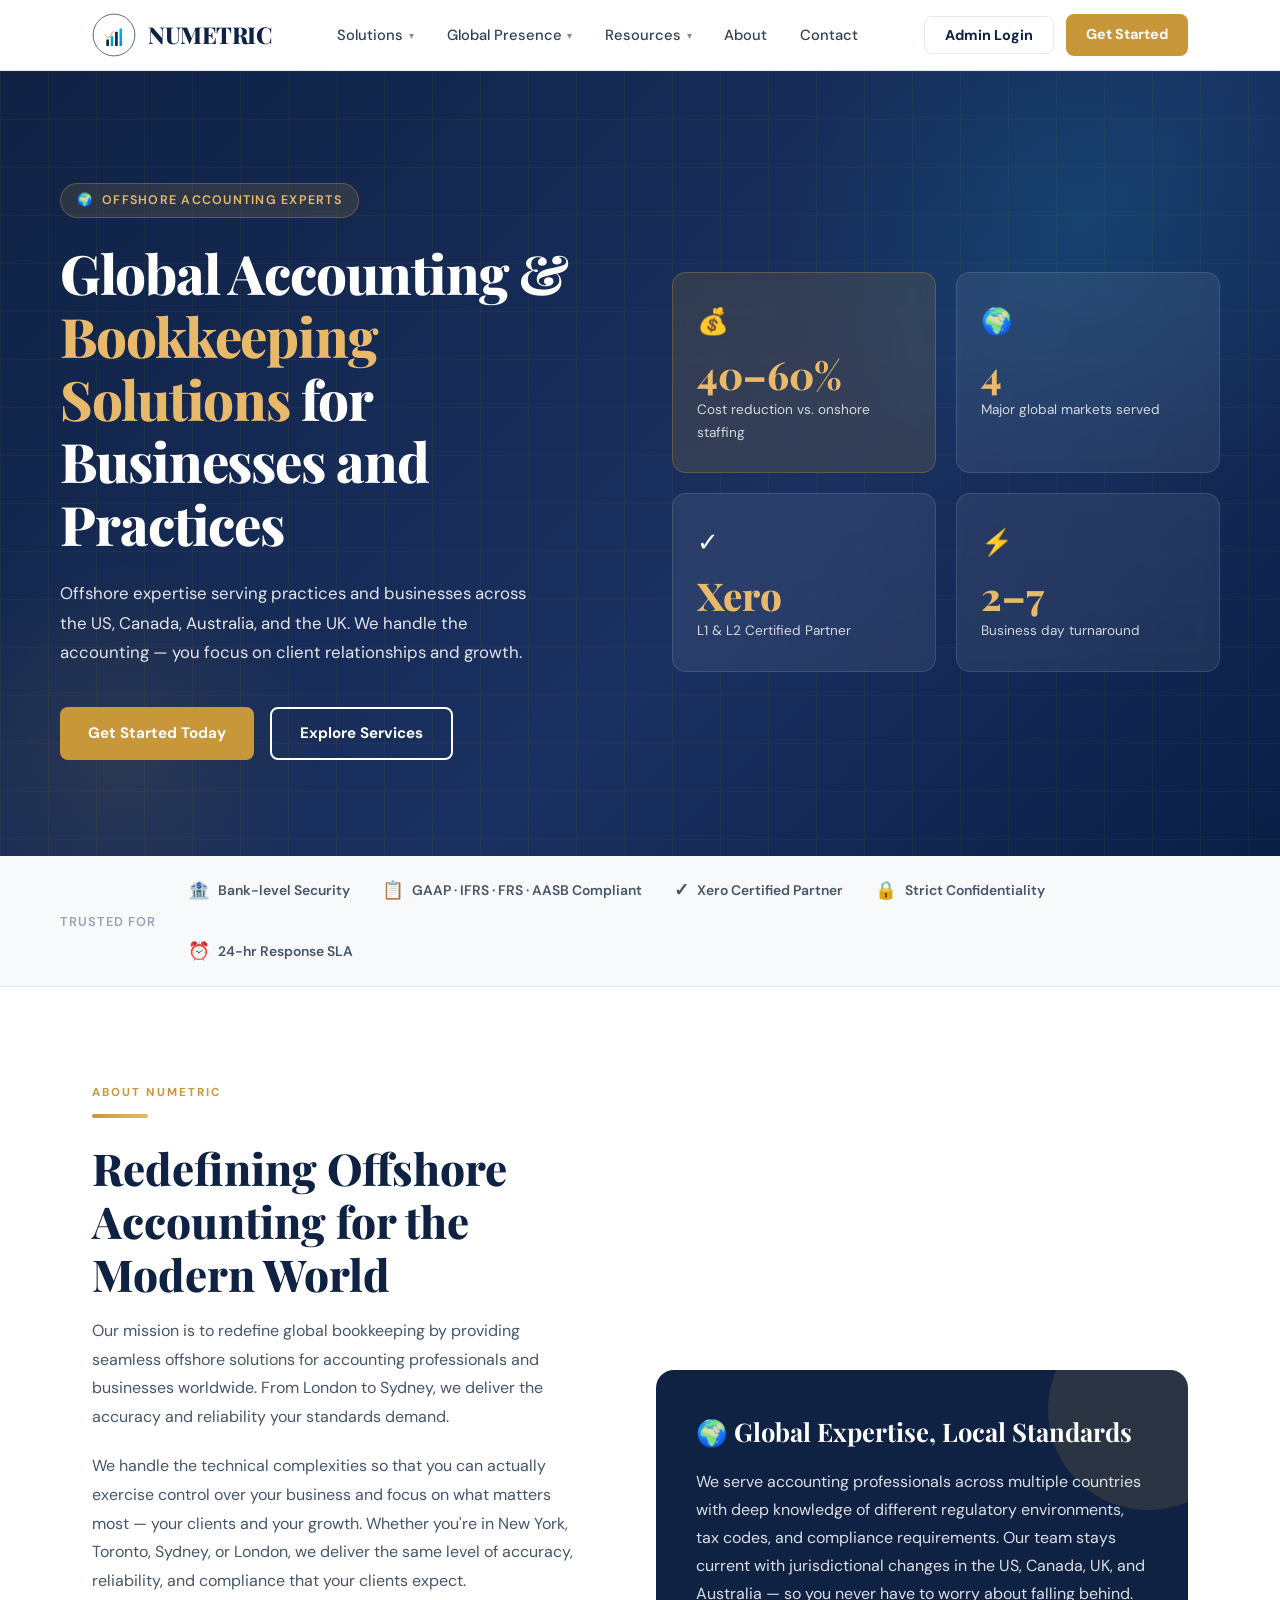
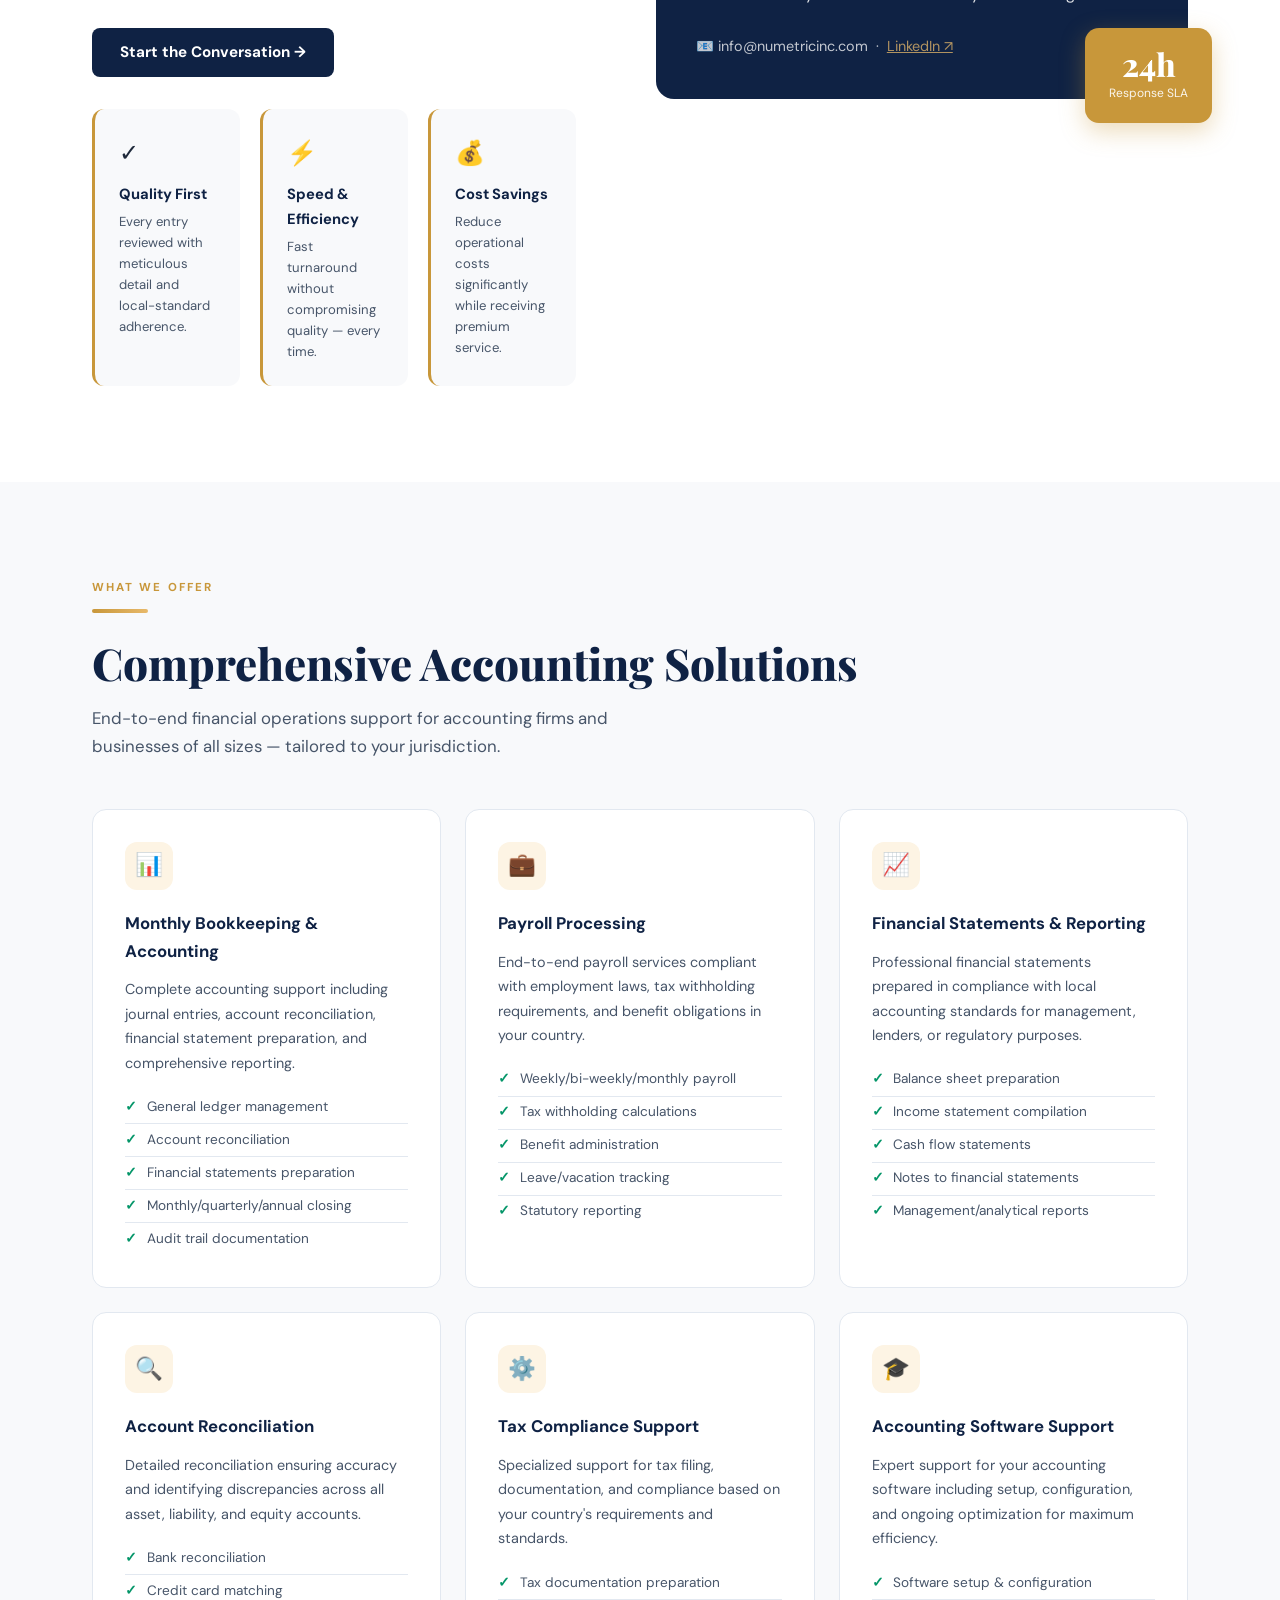
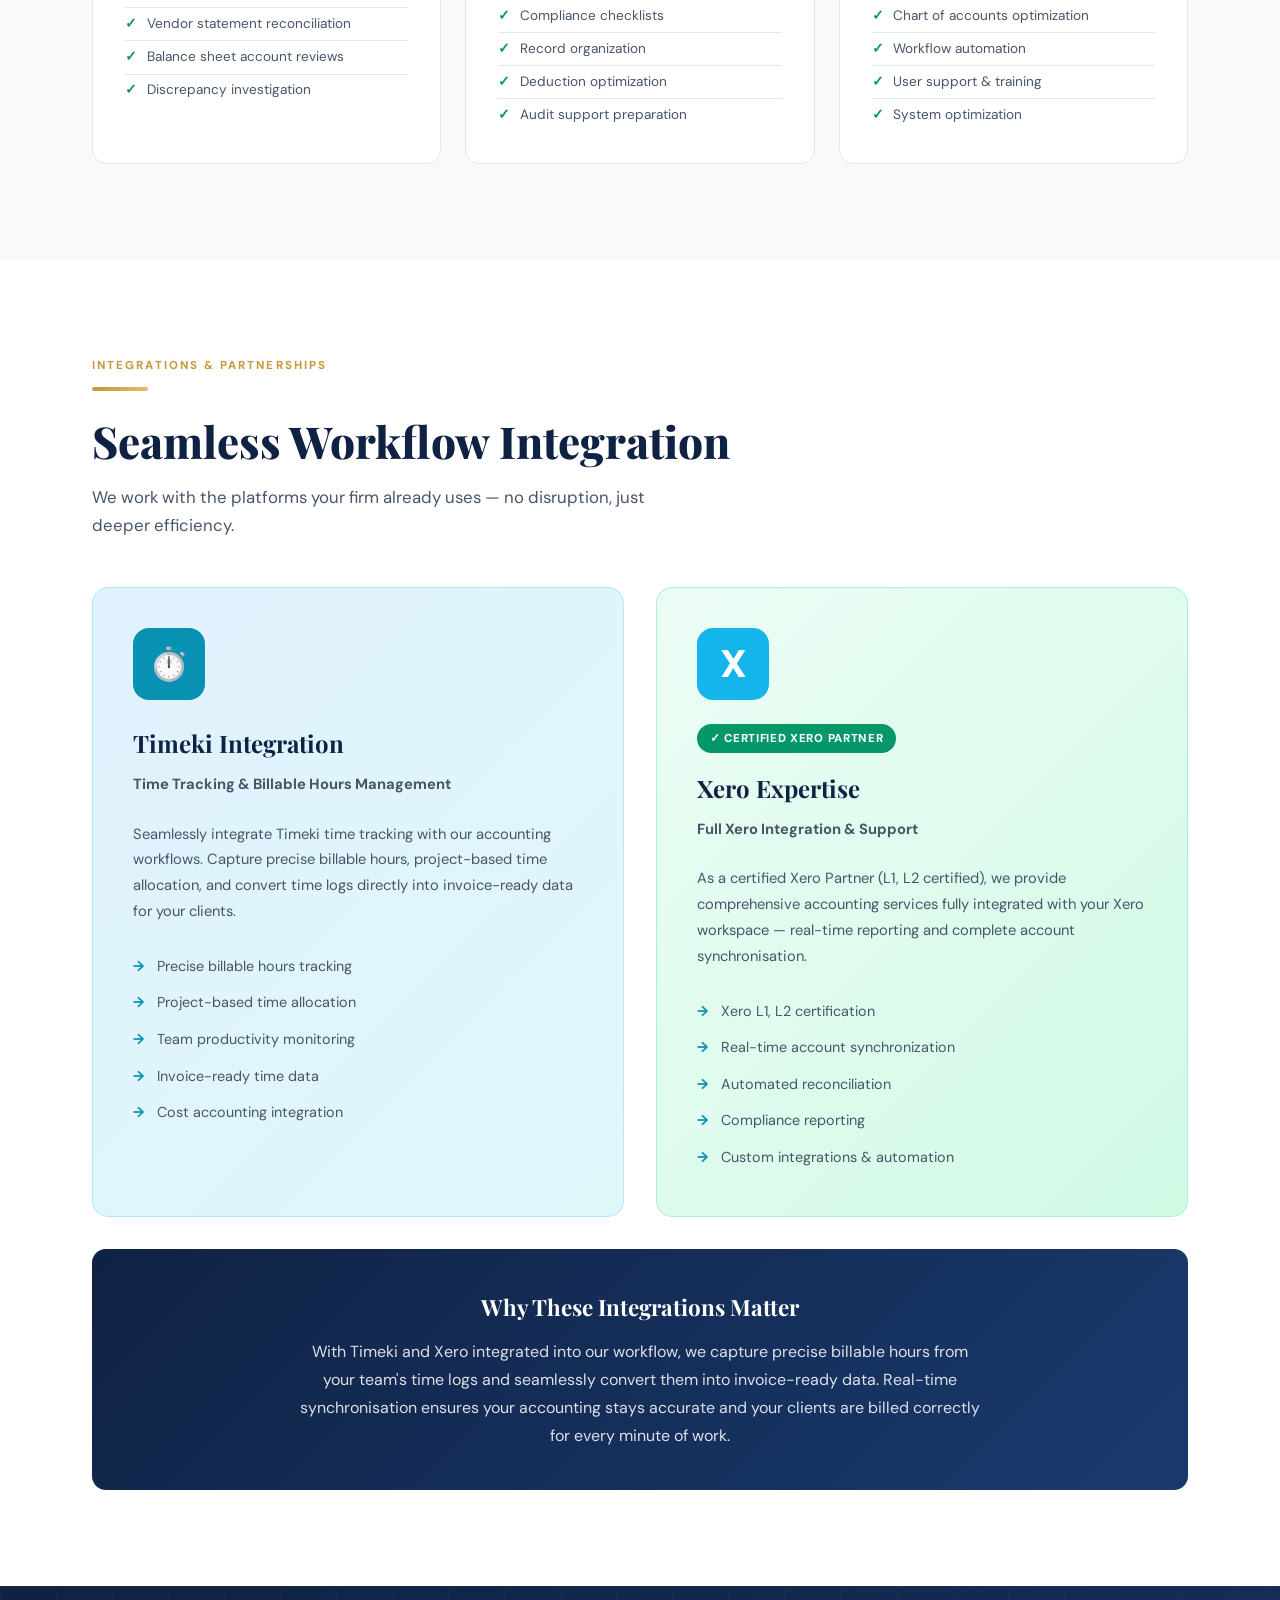
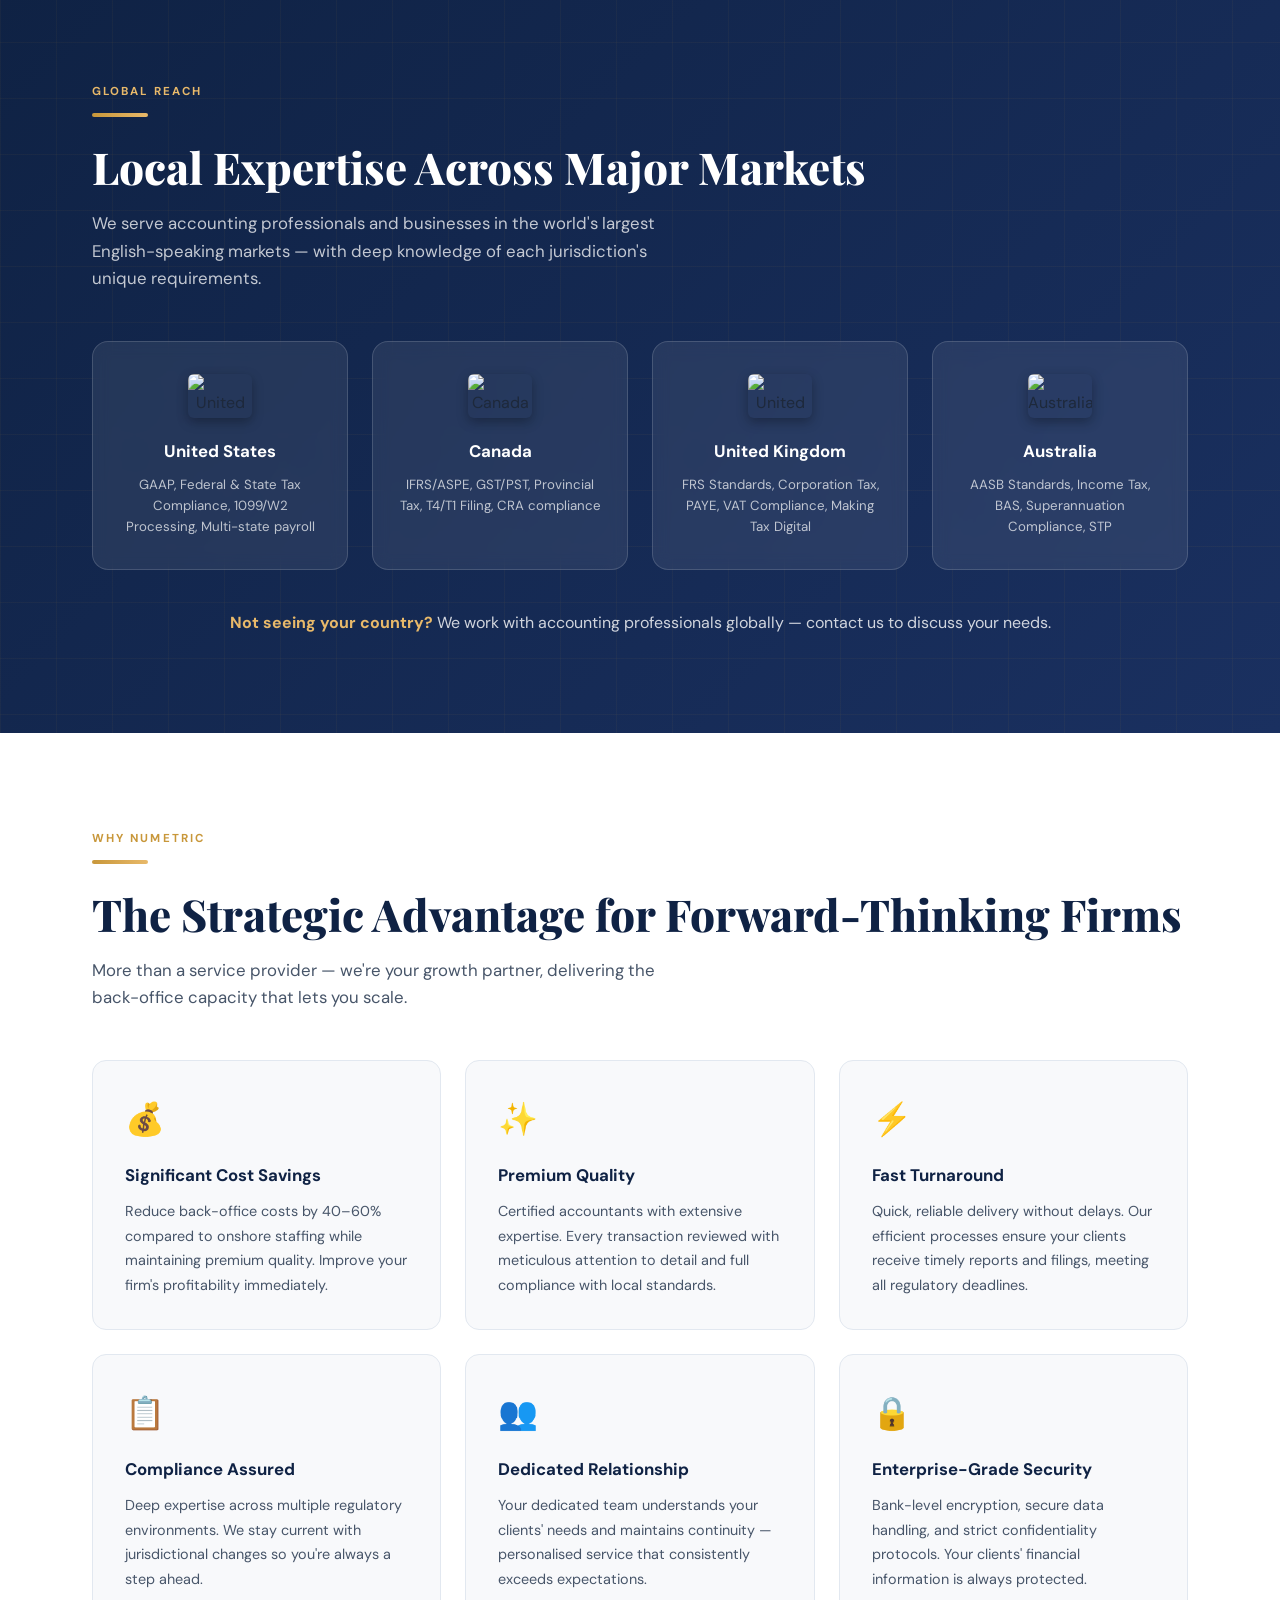
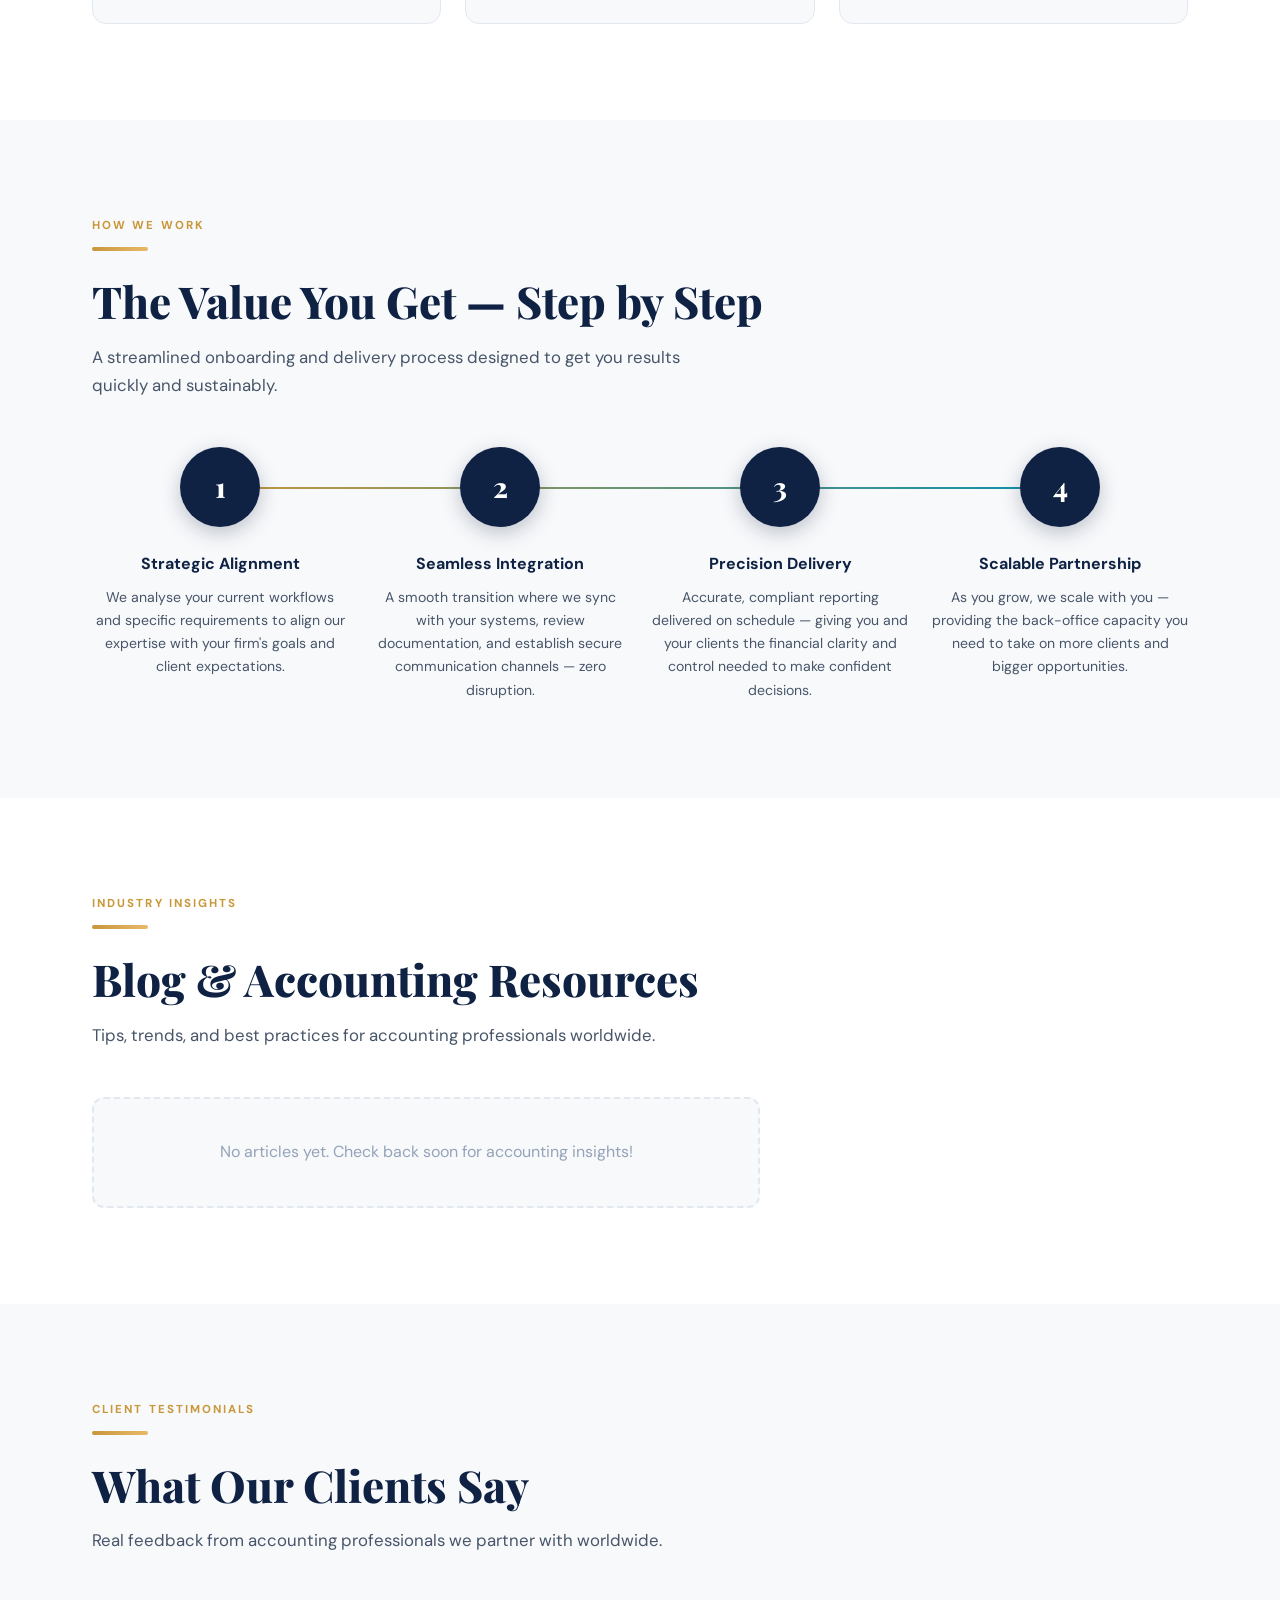
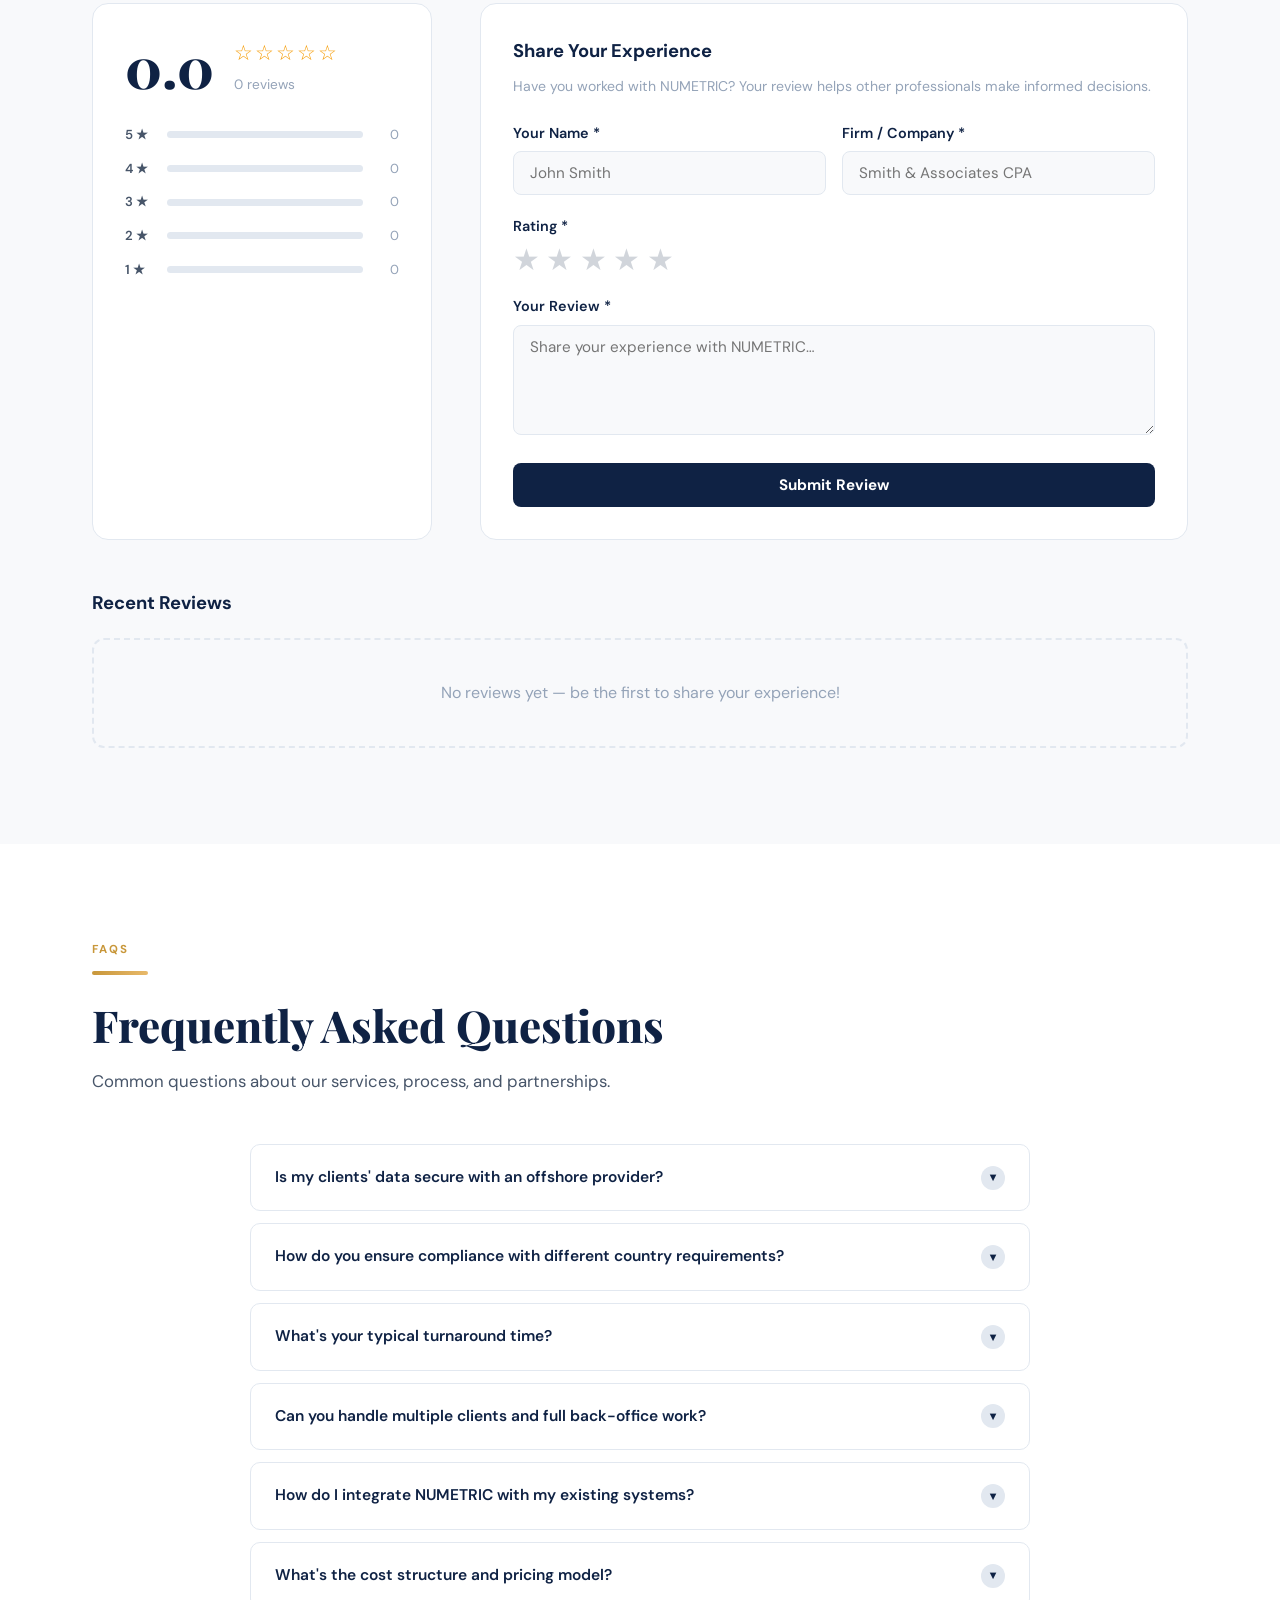
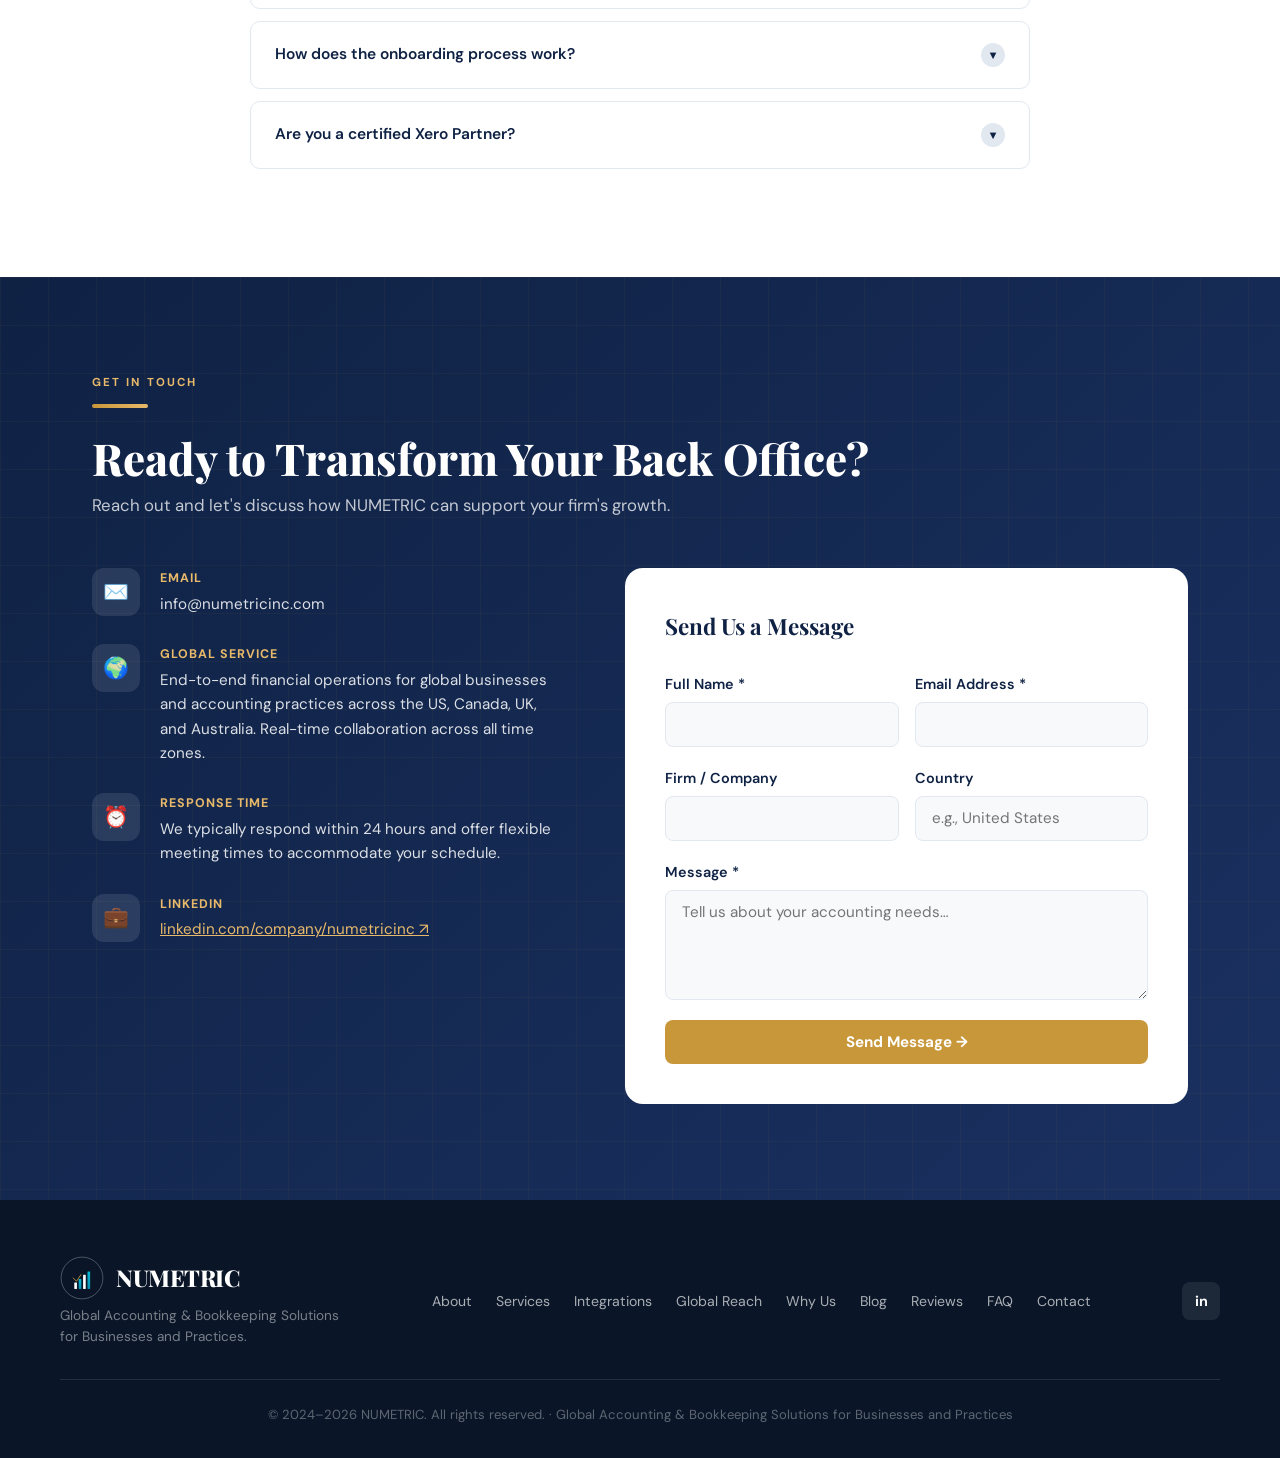
==== commit dde350cf: "Change greeting from 'Hello' to 'Goodbye'" ====
--- a/index.html
+++ b/index.html
@@ -3,1890 +3,836 @@
 <head>
     <meta charset="UTF-8">
     <meta name="viewport" content="width=device-width, initial-scale=1.0">
-    <!-- UPDATED: title and meta tags -->
-    <title>NumetricERP — Manufacturing ERP for India's Agri-Input Industry | Numetric</title>
-    <meta name="description" content="NumetricERP is a vertical ERP built for India's fertilizer, pesticide, seed, and feed manufacturers. Integrate production, inventory, finance, sales, and compliance in one connected system. Take control of your business.">
+    <title>NUMETRIC – Global Accounting & Bookkeeping Solutions</title>
     <link rel="preconnect" href="https://fonts.googleapis.com">
-    <link rel="preconnect" href="https://fonts.gstatic.com" crossorigin>
-    <link href="https://fonts.googleapis.com/css2?family=Outfit:wght@300;400;500;600;700;800&family=JetBrains+Mono:wght@300;400;500;700&display=swap" rel="stylesheet">
+    <link href="https://fonts.googleapis.com/css2?family=Playfair+Display:wght@700;800&family=DM+Sans:wght@300;400;500;600;700&display=swap" rel="stylesheet">
     <style>
-        /* ── BRANDING & COLOR DESIGN TOKENS ── */
+        *, *::before, *::after { margin: 0; padding: 0; box-sizing: border-box; }
+
         :root {
-            /* Colors */
-            --primary:      #1e3a8a; /* Deep Navy Blue */
-            --primary-mid:  #111827; /* Dark Slate Background */
-            --primary-dark: #090d16; /* Deepest Navy Base */
-            --accent:       #06b6d4; /* Electric Cyan */
-            --accent-dim:   rgba(6, 182, 212, 0.12);
-            --success:      #10b981; /* Live status (Green) */
-            --success-dim:  rgba(16, 185, 129, 0.12);
-            --warning:      #f59e0b; /* Coming 2026 status (Amber) */
-            --warning-dim:  rgba(245, 158, 11, 0.12);
-            --info:         #3b82f6; /* Coming 2027 status (Blue) */
-            --info-dim:     rgba(59, 130, 246, 0.12);
-            
-            /* Text & Visual */
-            --text-light:   #f3f4f6;
-            --text-muted:   #9ca3af;
-            --border:       rgba(255, 255, 255, 0.08);
-            --border-glow:  rgba(6, 182, 212, 0.2);
-            --font-main:    'Outfit', sans-serif;
-            --font-tech:    'JetBrains Mono', monospace;
-            --shadow-card:  0 10px 30px rgba(0, 0, 0, 0.5);
-        }
-
-        *, *::before, *::after { 
-            margin: 0; 
-            padding: 0; 
-            box-sizing: border-box; 
-        }
-
-        html { 
-            scroll-behavior: smooth; 
-        }
+            --navy:      #0f2244;
+            --navy-mid:  #1a3a6e;
+            --navy-lite: #2c5aa0;
+            --gold:      #c8973a;
+            --gold-lite: #e8b96a;
+            --gold-pale: #fdf4e4;
+            --teal:      #0891b2;
+            --teal-lite: #e0f2fe;
+            --white:     #ffffff;
+            --off-white: #f8f9fb;
+            --slate:     #475569;
+            --muted:     #94a3b8;
+            --border:    #e2e8f0;
+            --success:   #059669;
+            --error:     #dc2626;
+        }
+
+        html { scroll-behavior: smooth; }
 
         body {
-            font-family: var(--font-main);
-            color: var(--text-light);
-            background-color: var(--primary-dark);
-            line-height: 1.6;
+            font-family: 'DM Sans', sans-serif;
+            color: #1e293b;
+            background: var(--white);
+            line-height: 1.65;
             overflow-x: hidden;
         }
 
-        /* ── DYNAMIC ANNOUNCEMENT BANNER ── */
-        .announcement-banner {
-            background: linear-gradient(90deg, var(--primary), var(--accent));
-            color: var(--text-light);
-            padding: 0.65rem 2rem;
-            text-align: center;
-            font-size: 0.88rem;
-            font-weight: 600;
-            display: flex;
-            align-items: center;
-            justify-content: center;
-            position: relative;
-            z-index: 1001;
-            transition: all 0.3s ease;
-        }
-        .announcement-banner a {
-            color: #ffffff;
-            text-decoration: underline;
-            margin-left: 0.5rem;
-            display: inline-flex;
-            align-items: center;
-            gap: 0.25rem;
+        /* ── UTILITY ─────────────────────────────── */
+        .container { max-width: 1160px; margin: 0 auto; padding: 0 2rem; }
+        .section-label {
+            font-size: 0.72rem;
             font-weight: 700;
-        }
-        .announcement-banner .close-btn {
-            position: absolute;
-            right: 1.5rem;
-            background: none;
-            border: none;
-            color: #ffffff;
-            font-size: 1.25rem;
-            cursor: pointer;
-            line-height: 1;
-            padding: 0.25rem;
-            opacity: 0.8;
-        }
-        .announcement-banner .close-btn:hover {
-            opacity: 1;
-        }
-
-        /* ── LAYOUT & SECTIONING ── */
-        .container { 
-            max-width: 1200px; 
-            margin: 0 auto; 
-            padding: 0 2rem; 
-        }
-        
-        /* Section Display Hiding (SPA router) */
-        .spa-section {
-            display: none;
-            padding: 6rem 0;
-            animation: pageTransition 0.4s cubic-bezier(0.16, 1, 0.3, 1) forwards;
-        }
-        .spa-section.active {
+            letter-spacing: 0.18em;
+            text-transform: uppercase;
+            color: var(--gold);
+            margin-bottom: 0.75rem;
             display: block;
         }
-
-        @keyframes pageTransition {
-            from { opacity: 0; transform: translateY(12px); }
-            to { opacity: 1; transform: translateY(0); }
-        }
-
-        /* ── TYPOGRAPHY & HEADER UTILITIES ── */
-        .section-label {
-            font-family: var(--font-tech);
+        .section-title {
+            font-family: 'Playfair Display', serif;
+            font-size: clamp(2rem, 3.5vw, 2.75rem);
+            font-weight: 800;
+            color: var(--navy);
+            line-height: 1.2;
+            margin-bottom: 1rem;
+        }
+        .section-body {
+            font-size: 1.05rem;
+            color: var(--slate);
+            max-width: 600px;
+            margin-bottom: 3rem;
+        }
+        .tag {
+            display: inline-block;
+            background: var(--teal-lite);
+            color: var(--teal);
             font-size: 0.75rem;
             font-weight: 700;
-            letter-spacing: 0.2em;
-            text-transform: uppercase;
-            color: var(--accent);
-            margin-bottom: 0.75rem;
-            display: inline-flex;
-            align-items: center;
-            gap: 0.5rem;
-        }
-        .section-label::before {
-            content: '';
-            display: inline-block;
-            width: 8px;
-            height: 8px;
-            background-color: var(--success);
-            border-radius: 50%;
-            box-shadow: 0 0 8px var(--success);
-        }
-        .section-title {
-            font-size: clamp(2rem, 3.5vw, 2.75rem);
-            font-weight: 800;
-            color: var(--text-light);
-            line-height: 1.2;
-            margin-bottom: 1rem;
-            letter-spacing: -0.02em;
-        }
-        .section-body {
-            font-size: 1.05rem;
-            color: var(--text-muted);
-            max-width: 700px;
-            margin-bottom: 3rem;
+            padding: 0.25rem 0.75rem;
+            border-radius: 100px;
+        }
+        .tag-gold {
+            background: var(--gold-pale);
+            color: var(--gold);
         }
         .divider {
-            width: 80px; 
-            height: 4px;
-            background: linear-gradient(90deg, var(--accent), var(--success));
+            width: 56px; height: 4px;
+            background: linear-gradient(90deg, var(--gold), var(--gold-lite));
             border-radius: 2px;
             margin-bottom: 1.5rem;
         }
-        .tag-slogan {
-            font-family: var(--font-tech);
-            font-size: 0.8rem;
-            font-weight: 700;
-            letter-spacing: 0.2em;
-            text-transform: uppercase;
-            color: var(--accent);
-            display: block;
-            margin-bottom: 1.25rem;
-        }
-
-        /* ── BADGES & LABELS ── */
-        .badge {
-            display: inline-flex;
-            align-items: center;
-            gap: 0.35rem;
-            font-family: var(--font-tech);
-            font-size: 0.72rem;
-            font-weight: 700;
-            letter-spacing: 0.05em;
-            padding: 0.3rem 0.75rem;
-            border-radius: 100px;
-            text-transform: uppercase;
-            width: fit-content;
-        }
-        .badge-live {
-            background-color: var(--success-dim);
-            color: var(--success);
-            border: 1px solid rgba(16, 185, 129, 0.3);
-        }
-        .badge-2026 {
-            background-color: var(--warning-dim);
-            color: var(--warning);
-            border: 1px solid rgba(245, 158, 11, 0.3);
-        }
-        .badge-2027 {
-            background-color: var(--info-dim);
-            color: var(--info);
-            border: 1px solid rgba(59, 130, 246, 0.3);
-        }
-
-        /* ── BUTTONS ── */
-        .btn { 
-            display: inline-flex; 
-            align-items: center; 
-            justify-content: center; 
-            gap: 0.75rem;
-            padding: 0.85rem 2rem; 
-            border-radius: 8px; 
-            font-family: var(--font-main);
-            font-size: 0.95rem; 
-            font-weight: 700; 
-            cursor: pointer; 
-            transition: all 0.3s cubic-bezier(0.25, 0.8, 0.25, 1);
-            border: none; 
-            text-decoration: none; 
-        }
-        .btn-accent { 
-            background: linear-gradient(135deg, var(--accent) 0%, #0891b2 100%); 
-            color: var(--primary-dark); 
-            box-shadow: 0 4px 20px rgba(6, 182, 212, 0.3);
-        }
-        .btn-accent:hover { 
-            transform: translateY(-2px); 
-            box-shadow: 0 8px 24px rgba(6, 182, 212, 0.45); 
-        }
-        .btn-outline { 
-            background: rgba(255, 255, 255, 0.03); 
-            border: 1px solid var(--border); 
-            color: var(--text-light); 
-        }
-        .btn-outline:hover { 
-            background: rgba(6, 182, 212, 0.08); 
-            border-color: var(--accent); 
-            color: var(--accent);
-            transform: translateY(-2px);
-        }
-        .btn-ghost {
-            background: transparent;
-            border: 1px solid rgba(255,255,255,0.1);
-            color: var(--text-muted);
-        }
-        .btn-ghost:hover {
-            border-color: var(--success);
-            color: var(--success);
-            background: rgba(16, 185, 129, 0.05);
-        }
-        .btn-sm {
-            padding: 0.55rem 1.25rem;
-            font-size: 0.88rem;
-        }
-
-        /* ── HEADER & NAVIGATION MENU ── */
+
+        /* ── LOGIN MODAL ─────────────────────────── */
+        .modal-overlay {
+            display: none;
+            position: fixed; inset: 0;
+            background: rgba(10,20,40,0.65);
+            backdrop-filter: blur(4px);
+            z-index: 2000;
+            align-items: center; justify-content: center;
+        }
+        .modal-overlay.show { display: flex; }
+        .modal-box {
+            background: var(--white);
+            border-radius: 16px;
+            padding: 2.5rem;
+            width: min(440px, 94vw);
+            box-shadow: 0 32px 64px rgba(0,0,0,0.25);
+            animation: modalIn 0.3s cubic-bezier(.34,1.56,.64,1);
+        }
+        @keyframes modalIn {
+            from { transform: translateY(-30px) scale(0.96); opacity: 0; }
+            to   { transform: translateY(0) scale(1); opacity: 1; }
+        }
+        .modal-header {
+            display: flex; justify-content: space-between; align-items: center;
+            margin-bottom: 1.75rem; padding-bottom: 1.25rem;
+            border-bottom: 1px solid var(--border);
+        }
+        .modal-header h2 { font-size: 1.4rem; color: var(--navy); font-family:'Playfair Display',serif; }
+        .modal-close {
+            background: none; border: none; font-size: 1.6rem; cursor: pointer;
+            color: var(--muted); line-height: 1; transition: color .2s;
+        }
+        .modal-close:hover { color: var(--navy); }
+        .modal-info {
+            background: var(--teal-lite);
+            border-left: 3px solid var(--teal);
+            padding: 0.85rem 1rem;
+            border-radius: 6px;
+            font-size: 0.85rem;
+            color: #0c4a6e;
+            margin-bottom: 1.5rem;
+            line-height: 1.6;
+        }
+        .form-group { display: flex; flex-direction: column; gap: 0.35rem; margin-bottom: 1.25rem; }
+        .form-group label { font-weight: 600; font-size: 0.9rem; color: var(--navy); }
+        .form-group input, .form-group textarea, .form-group select {
+            padding: 0.7rem 1rem; border: 1.5px solid var(--border);
+            border-radius: 8px; font-family: inherit; font-size: 0.95rem;
+            color: #1e293b; transition: border-color .2s, box-shadow .2s;
+            background: var(--off-white);
+        }
+        .form-group input:focus, .form-group textarea:focus {
+            outline: none; border-color: var(--teal);
+            box-shadow: 0 0 0 3px rgba(8,145,178,.12);
+            background: var(--white);
+        }
+        .form-group textarea { resize: vertical; min-height: 110px; }
+        .btn { display: inline-flex; align-items: center; justify-content: center; gap: 0.5rem;
+            padding: 0.75rem 1.75rem; border-radius: 8px; font-family: inherit;
+            font-size: 0.95rem; font-weight: 700; cursor: pointer; transition: all .25s;
+            border: none; text-decoration: none; }
+        .btn-navy  { background: var(--navy); color: var(--white); }
+        .btn-navy:hover  { background: var(--navy-mid); transform: translateY(-2px); box-shadow: 0 8px 20px rgba(15,34,68,.28); }
+        .btn-gold  { background: var(--gold); color: var(--white); }
+        .btn-gold:hover  { background: var(--gold-lite); transform: translateY(-2px); box-shadow: 0 8px 20px rgba(200,151,58,.3); }
+        .btn-outline { background: transparent; border: 2px solid var(--white); color: var(--white); }
+        .btn-outline:hover { background: var(--white); color: var(--navy); }
+        .login-error {
+            background: #fee2e2; color: #991b1b; padding: 0.75rem 1rem;
+            border-radius: 6px; border-left: 3px solid var(--error);
+            margin-bottom: 1rem; font-size: 0.9rem; display: none;
+        }
+        .login-error.show { display: block; }
+
+        /* ── HEADER / NAV ────────────────────────── */
         header {
-            position: sticky; 
-            top: 0; 
-            z-index: 1000;
-            background: rgba(9, 13, 22, 0.85);
-            backdrop-filter: blur(12px);
+            position: sticky; top: 0; z-index: 100;
+            background: rgba(255,255,255,0.97);
+            backdrop-filter: blur(10px);
             border-bottom: 1px solid var(--border);
-            transition: all 0.3s;
-        }
-        header.scrolled { 
-            box-shadow: 0 10px 30px rgba(0, 0, 0, 0.4); 
-            border-bottom-color: var(--border-glow);
-        }
+            transition: box-shadow .3s;
+        }
+        header.scrolled { box-shadow: 0 2px 16px rgba(0,0,0,.08); }
         nav {
-            max-width: 1200px; 
-            margin: 0 auto;
+            max-width: 1160px; margin: 0 auto;
             padding: 0 2rem;
-            display: flex; 
-            align-items: center; 
-            justify-content: space-between;
-            height: 80px;
+            display: flex; align-items: center; justify-content: space-between;
+            height: 70px;
         }
         .logo {
-            display: flex; 
-            align-items: center; 
-            gap: 0.75rem;
-            text-decoration: none; 
-            flex-shrink: 0;
+            display: flex; align-items: center; gap: 0.75rem;
+            text-decoration: none; flex-shrink: 0;
         }
         .logo-mark {
-            width: 38px; 
-            height: 38px; 
-            flex-shrink: 0;
+            width: 44px; height: 44px; flex-shrink: 0;
         }
         .logo-text {
-            font-family: var(--font-main);
-            font-size: 1.45rem; 
-            font-weight: 800; 
-            color: var(--text-light);
+            font-family: 'Playfair Display', serif;
+            font-size: 1.45rem; font-weight: 800; color: var(--navy);
             letter-spacing: -0.02em;
         }
-        .logo-text span {
-            color: var(--accent);
-        }
-        
-        /* Navigation dropdown lists */
         .nav-center {
-            display: flex; 
-            align-items: center; 
-            gap: 0.25rem;
+            display: flex; align-items: center; gap: 0.25rem;
             list-style: none;
         }
         .nav-center > li > a, .nav-center > li > button {
-            display: flex; 
-            align-items: center; 
-            gap: 0.35rem;
-            padding: 0.55rem 0.95rem; 
-            border-radius: 6px;
-            font-family: var(--font-main);
-            font-size: 0.92rem; 
-            font-weight: 500; 
-            color: var(--text-muted);
-            text-decoration: none; 
-            cursor: pointer; 
-            transition: all 0.2s;
-            background: none; 
-            border: none;
+            display: flex; align-items: center; gap: 0.35rem;
+            padding: 0.5rem 0.9rem; border-radius: 6px;
+            font-size: 0.92rem; font-weight: 500; color: #334155;
+            text-decoration: none; cursor: pointer;
+            transition: color .2s, background .2s;
+            background: none; border: none; font-family: inherit;
         }
         .nav-center > li > a:hover,
-        .nav-center > li > button:hover { 
-            color: var(--text-light); 
-            background: rgba(255, 255, 255, 0.03); 
-        }
-        .nav-center li a.active {
-            color: var(--accent) !important;
-            background: var(--accent-dim);
-            font-weight: 600;
-        }
-        
-        /* Dropdowns */
+        .nav-center > li > button:hover { color: var(--navy); background: var(--off-white); }
+        .nav-center > li > a.active { color: var(--navy); font-weight: 700; }
+        /* Dropdown */
         .dropdown { position: relative; }
         .dropdown-menu {
-            display: none; 
-            position: absolute; 
-            top: calc(100% + 8px); 
-            left: 50%;
+            display: none; position: absolute; top: calc(100% + 8px); left: 50%;
             transform: translateX(-50%);
-            background: var(--primary-mid); 
-            min-width: 230px;
-            border-radius: 10px; 
-            border: 1px solid var(--border);
-            box-shadow: 0 12px 32px rgba(0, 0, 0, 0.6);
-            overflow: hidden; 
-            z-index: 1100;
+            background: var(--white); min-width: 210px;
+            border-radius: 10px; border: 1px solid var(--border);
+            box-shadow: 0 12px 32px rgba(0,0,0,.12);
+            overflow: hidden; z-index: 200;
         }
         .dropdown:hover .dropdown-menu,
-        .dropdown:focus-within .dropdown-menu { 
-            display: block; 
-        }
+        .dropdown:focus-within .dropdown-menu { display: block; }
         .dropdown-menu a {
-            display: block; 
-            padding: 0.85rem 1.25rem;
-            font-size: 0.88rem; 
-            font-weight: 500; 
-            color: var(--text-muted);
-            text-decoration: none; 
-            border-bottom: 1px solid rgba(255, 255, 255, 0.04);
-            transition: all 0.15s;
+            display: block; padding: 0.7rem 1.2rem;
+            font-size: 0.9rem; font-weight: 500; color: #334155;
+            text-decoration: none; border-bottom: 1px solid var(--border);
+            transition: background .15s, color .15s;
         }
         .dropdown-menu a:last-child { border-bottom: none; }
-        .dropdown-menu a:hover { 
-            background: rgba(6, 182, 212, 0.06); 
-            color: var(--accent); 
-        }
-        .dropdown-arrow { 
-            font-size: 0.65rem; 
-            opacity: 0.6; 
-        }
-        .nav-actions { 
-            display: flex; 
-            align-items: center; 
-            gap: 0.75rem; 
-        }
-
-        /* Hamburger (Mobile navigation drawer button) */
+        .dropdown-menu a:hover { background: var(--off-white); color: var(--navy); }
+        .dropdown-arrow { font-size: 0.65rem; opacity: 0.6; }
+        .nav-actions { display: flex; align-items: center; gap: 0.75rem; }
+        .nav-actions .btn { padding: 0.55rem 1.25rem; font-size: 0.9rem; }
+        .btn-ghost { background: transparent; border: 1.5px solid var(--border); color: var(--navy); }
+        .btn-ghost:hover { border-color: var(--navy); background: var(--navy); color: var(--white); }
+
+        /* ── HAMBURGER ───────────────────────────── */
         .hamburger {
             display: none;
-            flex-direction: column; 
-            gap: 5px;
-            background: none; 
-            border: none; 
-            cursor: pointer;
-            padding: 8px; 
-            border-radius: 6px;
-            transition: background 0.2s;
-        }
-        .hamburger:hover { background: rgba(255, 255, 255, 0.03); }
+            flex-direction: column; gap: 5px;
+            background: none; border: none; cursor: pointer;
+            padding: 8px; border-radius: 6px;
+            transition: background .2s;
+        }
+        .hamburger:hover { background: var(--off-white); }
         .hamburger span {
-            display: block; 
-            width: 22px; 
-            height: 2px;
-            background: var(--text-light); 
-            border-radius: 2px;
+            display: block; width: 22px; height: 2px;
+            background: var(--navy); border-radius: 2px;
             transition: all 0.3s ease;
+            transform-origin: center;
         }
         .hamburger.active span:nth-child(1) { transform: translateY(7px) rotate(45deg); }
         .hamburger.active span:nth-child(2) { opacity: 0; transform: scaleX(0); }
         .hamburger.active span:nth-child(3) { transform: translateY(-7px) rotate(-45deg); }
 
+        /* Mobile nav drawer */
         .mobile-nav {
             display: none;
-            position: fixed; 
-            top: 80px; 
-            left: 0; 
-            right: 0; 
-            bottom: 0;
-            background: var(--primary-dark); 
-            z-index: 900;
-            overflow-y: auto; 
-            padding: 1.5rem 2rem 3rem;
+            position: fixed; top: 70px; left: 0; right: 0; bottom: 0;
+            background: var(--white); z-index: 90;
+            overflow-y: auto; padding: 1.5rem 2rem 3rem;
             border-top: 1px solid var(--border);
-            animation: mobileSlideDown 0.3s ease-out;
-        }
-        @keyframes mobileSlideDown {
+            animation: slideDown .25s ease;
+        }
+        @keyframes slideDown {
             from { opacity: 0; transform: translateY(-10px); }
-            to { opacity: 1; transform: translateY(0); }
+            to   { opacity: 1; transform: translateY(0); }
         }
         .mobile-nav.open { display: block; }
         .mobile-nav a {
-            display: block; 
-            padding: 0.85rem 0;
-            font-size: 1rem; 
-            font-weight: 500; 
-            color: var(--text-muted);
-            text-decoration: none; 
-            border-bottom: 1px solid var(--border);
-        }
-        .mobile-nav a:hover { color: var(--accent); }
-        .mobile-nav-group { margin-bottom: 1.25rem; }
+            display: block; padding: 0.85rem 0;
+            font-size: 1rem; font-weight: 500; color: #334155;
+            text-decoration: none; border-bottom: 1px solid var(--border);
+            transition: color .2s;
+        }
+        .mobile-nav a:hover { color: var(--navy); }
+        .mobile-nav-group { margin-bottom: 0.5rem; }
         .mobile-nav-label {
-            font-family: var(--font-tech);
-            font-size: 0.72rem; 
-            font-weight: 700; 
-            letter-spacing: .15em;
-            text-transform: uppercase; 
-            color: var(--accent);
-            padding: 1rem 0 0.25rem; 
-            display: block;
+            font-size: 0.72rem; font-weight: 700; letter-spacing: .12em;
+            text-transform: uppercase; color: var(--gold);
+            padding: 1rem 0 0.25rem; display: block;
         }
         .mobile-nav-actions {
-            display: flex; 
-            flex-direction: column; 
-            gap: 0.75rem; 
-            margin-top: 2rem;
-        }
-
-        /* ── SECTION: HERO SECTION ── */
+            display: flex; flex-direction: column; gap: 0.75rem; margin-top: 2rem;
+        }
+        .mobile-nav-actions .btn { width: 100%; justify-content: center; }
+
+        /* ── HERO ────────────────────────────────── */
         .hero {
-            position: relative; 
-            overflow: hidden;
-            padding: 8rem 0 6rem;
-            background: radial-gradient(circle at top right, rgba(6, 182, 212, 0.07), transparent 45%),
-                        radial-gradient(circle at bottom left, rgba(16, 185, 129, 0.05), transparent 40%);
+            background: linear-gradient(135deg, var(--navy) 0%, #1a3060 60%, #0a1e45 100%);
+            position: relative; overflow: hidden;
+            padding: 7rem 2rem 6rem;
+            color: var(--white);
         }
         .hero-grid-bg {
-            position: absolute; 
-            inset: 0;
+            position: absolute; inset: 0;
             background-image:
-                linear-gradient(var(--border) 1px, transparent 1px),
-                linear-gradient(90deg, var(--border) 1px, transparent 1px);
-            background-size: 56px 56px;
-            opacity: 0.45;
-            pointer-events: none;
+                linear-gradient(rgba(200,151,58,.06) 1px, transparent 1px),
+                linear-gradient(90deg, rgba(200,151,58,.06) 1px, transparent 1px);
+            background-size: 48px 48px;
+        }
+        .hero-glow {
+            position: absolute; top: -150px; right: -100px;
+            width: 600px; height: 600px; border-radius: 50%;
+            background: radial-gradient(circle, rgba(8,145,178,.18) 0%, transparent 70%);
+        }
+        .hero-glow2 {
+            position: absolute; bottom: -100px; left: -80px;
+            width: 400px; height: 400px; border-radius: 50%;
+            background: radial-gradient(circle, rgba(200,151,58,.12) 0%, transparent 70%);
         }
         .hero-inner {
-            display: grid; 
-            grid-template-columns: 1.15fr 0.85fr; 
-            gap: 4rem; 
-            align-items: center;
-            position: relative;
-            z-index: 2;
+            max-width: 1160px; margin: 0 auto;
+            position: relative; z-index: 2;
+            display: grid; grid-template-columns: 1fr 1fr; gap: 4rem; align-items: center;
+        }
+        .hero-badge {
+            display: inline-flex; align-items: center; gap: 0.5rem;
+            background: rgba(200,151,58,.15); border: 1px solid rgba(200,151,58,.35);
+            color: var(--gold-lite); font-size: 0.78rem; font-weight: 600;
+            letter-spacing: 0.1em; padding: 0.4rem 1rem; border-radius: 100px;
+            text-transform: uppercase; margin-bottom: 1.5rem;
         }
         .hero h1 {
-            font-size: clamp(2.3rem, 4.8vw, 3.4rem);
-            font-weight: 800; 
-            line-height: 1.15;
-            margin-bottom: 1.25rem; 
-            letter-spacing: -0.03em;
-        }
-        .hero h1 em {
-            font-style: normal;
-            background: linear-gradient(135deg, var(--accent) 0%, var(--success) 100%);
-            -webkit-background-clip: text;
-            -webkit-text-fill-color: transparent;
-        }
+            font-family: 'Playfair Display', serif;
+            font-size: clamp(2.3rem, 4.5vw, 3.4rem);
+            font-weight: 800; line-height: 1.15;
+            margin-bottom: 1.5rem; letter-spacing: -0.02em;
+        }
+        .hero h1 em { font-style: normal; color: var(--gold-lite); }
         .hero-sub {
-            font-size: 1.08rem; 
-            color: var(--text-muted);
-            line-height: 1.75; 
-            margin-bottom: 2.5rem;
-            max-width: 620px;
-        }
-        .hero-cta { 
-            display: flex; 
-            gap: 1.25rem; 
-            flex-wrap: wrap; 
-        }
-        
-        /* Stats column mockup */
-        .hero-visual {
-            display: flex;
-            flex-direction: column;
-            gap: 1.5rem;
-        }
-        .hero-metric-card {
-            background: rgba(17, 24, 39, 0.6);
-            border: 1px solid var(--border);
-            border-radius: 12px;
-            padding: 1.5rem;
-            backdrop-filter: blur(8px);
-        }
-        .hero-metric-header {
-            display: flex;
-            justify-content: space-between;
-            align-items: center;
-            font-size: 0.78rem;
-            font-family: var(--font-tech);
-            color: var(--accent);
-            margin-bottom: 0.5rem;
-        }
-        .hero-metric-val {
-            font-size: 1.75rem;
-            font-weight: 800;
-            color: var(--text-light);
-        }
-        .hero-metric-label {
-            font-size: 0.85rem;
-            color: var(--text-muted);
-        }
-
-        /* Trust Bar */
+            font-size: 1.05rem; opacity: .88;
+            line-height: 1.75; margin-bottom: 2.5rem;
+            max-width: 480px;
+        }
+        .hero-cta { display: flex; gap: 1rem; flex-wrap: wrap; }
+        /* Stats column */
+        .hero-stats {
+            display: grid; grid-template-columns: 1fr 1fr; gap: 1.25rem;
+        }
+        .stat-card {
+            background: rgba(255,255,255,.07);
+            border: 1px solid rgba(255,255,255,.12);
+            backdrop-filter: blur(6px);
+            border-radius: 14px; padding: 1.75rem 1.5rem;
+            transition: background .3s, transform .3s;
+        }
+        .stat-card:hover { background: rgba(255,255,255,.12); transform: translateY(-4px); }
+        .stat-card.accent { background: rgba(200,151,58,.15); border-color: rgba(200,151,58,.3); }
+        .stat-num {
+            font-family: 'Playfair Display', serif;
+            font-size: 2.4rem; font-weight: 800; color: var(--gold-lite);
+            line-height: 1;
+        }
+        .stat-label { font-size: 0.85rem; opacity: 0.8; margin-top: 0.35rem; }
+        .stat-icon { font-size: 1.6rem; margin-bottom: 0.75rem; }
+
+        /* ── TRUST BAR ───────────────────────────── */
         .trust-bar {
-            background: rgba(17, 24, 39, 0.45); 
-            border-top: 1px solid var(--border);
-            border-bottom: 1px solid var(--border);
-            padding: 1.25rem 0;
-            font-size: 0.85rem;
-            font-weight: 600;
+            background: var(--off-white); border-bottom: 1px solid var(--border);
+            padding: 1.25rem 2rem;
         }
         .trust-bar-inner {
-            display: flex;
-            align-items: center;
-            justify-content: space-between;
-            flex-wrap: wrap;
-            gap: 1.5rem;
-        }
-        .trust-item-bullet {
-            display: flex;
-            align-items: center;
-            gap: 0.5rem;
-            color: var(--text-light);
-        }
-        .trust-item-bullet svg {
-            width: 16px;
-            height: 16px;
-            color: var(--accent);
-            flex-shrink: 0;
-        }
-
-        /* ── SECTION: PRODUCT GLANCE ── */
-        .product-glance { background: var(--primary-dark); }
-        .product-glance-inner {
-            display: grid;
-            grid-template-columns: 1fr 1fr;
-            gap: 4rem;
-            align-items: center;
-        }
-        .product-diagram {
-            display: flex;
-            align-items: center;
-            justify-content: center;
-            position: relative;
-        }
-        .circular-svg {
-            width: 100%;
-            max-width: 440px;
-            height: auto;
-            transform: rotate(-90deg);
-        }
-        .diagram-center-text {
-            position: absolute;
-            text-align: center;
-            font-family: var(--font-main);
-            font-weight: 700;
-            font-size: 1.15rem;
-            color: var(--text-light);
-            max-width: 150px;
-            pointer-events: none;
-        }
-        .circular-flow-label {
-            font-family: var(--font-tech);
-            font-size: 11px;
-            fill: var(--text-muted);
-            text-anchor: middle;
-            font-weight: bold;
-        }
-
-        /* ── SECTION: MODULE ROADMAP ── */
-        .roadmap { background: var(--primary-dark); }
-        .roadmap-timeline {
-            display: flex;
-            flex-direction: column;
-            gap: 3.5rem;
-        }
-        .roadmap-phase {
-            border-left: 2px solid var(--border);
-            padding-left: 2rem;
-            position: relative;
-        }
-        .roadmap-phase::before {
-            content: '';
-            position: absolute;
-            left: -6px;
-            top: 0;
-            width: 10px;
-            height: 10px;
-            border-radius: 50%;
-            background-color: var(--accent);
-            box-shadow: 0 0 10px var(--accent);
-        }
-        .roadmap-phase.phase-live::before { background-color: var(--success); box-shadow: 0 0 10px var(--success); }
-        .roadmap-phase.phase-2026::before { background-color: var(--warning); box-shadow: 0 0 10px var(--warning); }
-        .roadmap-phase.phase-2027::before { background-color: var(--info); box-shadow: 0 0 10px var(--info); }
-        
-        .phase-header {
-            display: flex;
-            align-items: center;
-            justify-content: space-between;
-            margin-bottom: 2rem;
-            flex-wrap: wrap;
-            gap: 1rem;
-        }
-        .phase-title {
-            font-size: 1.45rem;
-            font-weight: 800;
-            color: var(--text-light);
-        }
-        .module-grid {
-            display: grid;
-            grid-template-columns: repeat(auto-fill, minmax(280px, 1fr));
-            gap: 1.5rem;
-        }
-        .module-card {
-            background-color: var(--bg-card);
-            border: 1px solid var(--border);
-            border-radius: 12px;
-            padding: 1.75rem;
-            transition: all 0.3s;
-            display: flex;
-            flex-direction: column;
-            justify-content: space-between;
-            height: 100%;
-        }
-        .module-card:hover {
-            transform: translateY(-3px);
-            border-color: var(--accent);
-            box-shadow: var(--shadow-card);
-        }
-        .module-card-top {
-            margin-bottom: 1.25rem;
-        }
-        .module-icon {
-            width: 44px;
-            height: 44px;
-            background: rgba(255,255,255,0.03);
-            border: 1px solid var(--border);
-            border-radius: 8px;
-            display: flex;
-            align-items: center;
-            justify-content: center;
-            margin-bottom: 1.25rem;
-            color: var(--accent);
-        }
-        .module-icon svg {
-            width: 20px;
-            height: 20px;
-        }
-        .module-card h4 {
-            font-size: 1.05rem;
-            font-weight: 700;
-            color: var(--text-light);
-            margin-bottom: 0.5rem;
-        }
-        .module-card p {
-            font-size: 0.88rem;
-            color: var(--text-muted);
-            line-height: 1.6;
-        }
-        .roadmap-closing-note {
-            background: var(--bg-card);
-            border: 1px solid var(--border);
-            border-radius: 12px;
-            padding: 2.5rem;
-            text-align: center;
-            margin-top: 4rem;
-        }
-        .roadmap-closing-note h4 {
-            font-size: 1.25rem;
-            font-weight: 700;
-            color: var(--text-light);
-            margin-bottom: 0.5rem;
-        }
-        .roadmap-closing-note p {
-            color: var(--text-muted);
-            max-width: 800px;
-            margin: 0 auto;
-        }
-
-        /* ── SECTION: INDUSTRIES WE SERVE ── */
-        .industries { background: var(--primary-dark); }
-        .industries-grid {
-            display: grid;
-            grid-template-columns: repeat(2, 1fr);
-            gap: 2rem;
-        }
-        .industry-card {
-            background-color: var(--bg-card);
-            border: 1px solid var(--border);
-            border-radius: 16px;
-            padding: 3rem;
-            transition: all 0.3s;
-            position: relative;
-            overflow: hidden;
-            display: flex;
-            flex-direction: column;
-            justify-content: space-between;
-        }
-        .industry-card:hover {
-            transform: translateY(-4px);
-            border-color: var(--accent);
-            box-shadow: var(--shadow-card);
-        }
-        .industry-header {
-            display: flex;
-            justify-content: space-between;
-            align-items: flex-start;
-            margin-bottom: 1.5rem;
-        }
-        .industry-title-wrap {
-            display: flex;
-            align-items: center;
-            gap: 1rem;
-        }
-        .industry-icon {
-            width: 48px;
-            height: 48px;
-            border-radius: 8px;
-            background: rgba(255,255,255,0.03);
-            border: 1px solid var(--border);
-            color: var(--accent);
-            display: flex;
-            align-items: center;
-            justify-content: center;
-        }
-        .industry-icon svg {
-            width: 24px;
-            height: 24px;
-        }
-        .industry-card h3 {
-            font-size: 1.35rem;
-            font-weight: 700;
-            color: var(--text-light);
-        }
-        .industry-pain-points {
-            list-style: none;
-            margin-top: 1.5rem;
-            border-top: 1px solid rgba(255,255,255,0.05);
-            padding-top: 1.25rem;
-        }
-        .industry-pain-points li {
-            font-size: 0.9rem;
-            color: var(--text-muted);
-            padding: 0.4rem 0 0.4rem 1.5rem;
-            position: relative;
-        }
-        .industry-pain-points li::before {
-            content: '↳';
-            position: absolute;
-            left: 0;
-            color: var(--accent);
-            font-weight: bold;
-        }
-
-        /* ── SECTION: SECURITY & COMPLIANCE ── */
-        .security { background: var(--primary-dark); }
-        .security-grid {
-            display: grid;
-            grid-template-columns: repeat(4, 1fr);
-            gap: 1.5rem;
-        }
-        @media (max-width: 1024px) {
-            .security-grid { grid-template-columns: repeat(2, 1fr); }
-            .industries-grid { grid-template-columns: 1fr; }
-        }
-        @media (max-width: 600px) {
-            .security-grid { grid-template-columns: 1fr; }
-        }
-        .security-card {
-            background-color: var(--bg-card);
-            border: 1px solid var(--border);
-            border-radius: 12px;
-            padding: 1.75rem;
-            display: flex;
-            flex-direction: column;
-            justify-content: space-between;
-        }
-        .security-card-top {
-            margin-bottom: 1rem;
-        }
-        .security-icon {
-            width: 40px;
-            height: 40px;
-            color: var(--success);
-            margin-bottom: 1.25rem;
-            display: flex;
-            align-items: center;
-        }
-        .security-icon.roadmap-security {
-            color: var(--warning);
-        }
-        .security-icon svg {
-            width: 24px;
-            height: 24px;
-        }
-        .security-card h4 {
-            font-size: 1.05rem;
-            font-weight: 700;
-            color: var(--text-light);
-            margin-bottom: 0.5rem;
-        }
-        .security-card p {
-            font-size: 0.88rem;
-            color: var(--text-muted);
-            line-height: 1.6;
-        }
-
-        /* ── SECTION: SLIM INTEGRATIONS STRIP ── */
-        .integrations-strip {
-            background: rgba(17, 24, 39, 0.6);
-            border-top: 1px solid var(--border);
-            border-bottom: 1px solid var(--border);
-            padding: 3rem 0;
-        }
-        .integrations-flex {
-            display: flex;
-            justify-content: space-between;
-            align-items: center;
-            flex-wrap: wrap;
-            gap: 2rem;
-        }
-        .integrations-label-wrap {
-            max-width: 320px;
-        }
-        .integrations-label-wrap h3 {
-            font-size: 1.35rem;
-            font-weight: 800;
-            color: var(--text-light);
-            margin-bottom: 0.25rem;
-        }
-        .integrations-label-wrap p {
-            font-size: 0.88rem;
-            color: var(--text-muted);
-        }
-        .integrations-grid-strip {
-            display: flex;
-            gap: 1.25rem;
-            flex-wrap: wrap;
-            flex: 1;
-            justify-content: flex-end;
-        }
-        .integration-strip-card {
-            background: rgba(255, 255, 255, 0.02);
-            border: 1px solid var(--border);
-            border-radius: 8px;
-            padding: 1rem 1.5rem;
-            display: flex;
-            align-items: center;
-            gap: 1rem;
-            min-width: 180px;
-        }
-        .integration-strip-icon {
-            color: var(--accent);
-            display: flex;
-            align-items: center;
-        }
-        .integration-strip-icon svg {
-            width: 18px;
-            height: 18px;
-        }
-        .integration-strip-text {
-            font-size: 0.85rem;
-            font-weight: 600;
-        }
-        .integration-strip-text span {
-            display: block;
-            font-size: 0.72rem;
-            font-family: var(--font-tech);
-            color: var(--text-muted);
-            margin-top: 0.15rem;
-        }
-
-        /* ── SECTION: WHY NUMETRICERP ── */
-        .why-choose { background: var(--primary-dark); }
-        .why-grid {
-            display: grid;
-            grid-template-columns: repeat(3, 1fr);
-            gap: 1.5rem;
-        }
-        @media (max-width: 1024px) {
-            .why-grid { grid-template-columns: repeat(2, 1fr); }
-        }
-        @media (max-width: 768px) {
-            .why-grid { grid-template-columns: 1fr; }
-        }
-        .why-card {
-            background-color: var(--bg-card);
-            border: 1px solid var(--border);
-            border-radius: 12px;
-            padding: 2.25rem;
-            transition: all 0.3s;
-            display: flex;
-            flex-direction: column;
-            justify-content: space-between;
-        }
-        .why-card:hover {
-            transform: translateY(-3px);
-            border-color: var(--accent);
-            box-shadow: var(--shadow-card);
-        }
-        .why-card-top {
-            margin-bottom: 1.25rem;
-        }
-        .why-icon {
-            width: 44px;
-            height: 44px;
-            background: rgba(6,182,212,0.06);
-            border: 1px solid var(--border-glow);
-            border-radius: 8px;
-            display: flex;
-            align-items: center;
-            justify-content: center;
-            color: var(--accent);
-            margin-bottom: 1.25rem;
-        }
-        .why-icon svg {
-            width: 20px;
-            height: 20px;
-        }
-        .why-card h3 {
-            font-size: 1.1rem;
-            font-weight: 700;
-            color: var(--text-light);
-            margin-bottom: 0.5rem;
-        }
-        .why-card p {
-            font-size: 0.88rem;
-            color: var(--text-muted);
-            line-height: 1.6;
-        }
-
-        /* ── SECTION: DEMOTED SERVICES ── */
-        .services-sec { background: var(--primary-dark); }
-        .services-grid {
-            display: grid;
-            grid-template-columns: repeat(3, 1fr);
-            gap: 1.5rem;
-        }
-        @media (max-width: 900px) {
-            .services-grid { grid-template-columns: 1fr; }
-        }
-        .service-card {
-            background-color: var(--bg-card);
-            border: 1px solid var(--border);
-            border-radius: 12px;
-            padding: 2.5rem 2rem;
-            transition: all 0.3s;
-        }
-        .service-card:hover {
-            border-color: var(--accent);
-            box-shadow: var(--shadow-card);
-        }
-        .service-icon {
-            width: 48px;
-            height: 48px;
-            background: rgba(255,255,255,0.03);
-            border: 1px solid var(--border);
-            border-radius: 8px;
-            color: var(--accent);
-            display: flex;
-            align-items: center;
-            justify-content: center;
-            margin-bottom: 1.5rem;
-        }
-        .service-icon svg {
-            width: 22px;
-            height: 22px;
-        }
-        .service-card h3 {
-            font-size: 1.2rem;
-            font-weight: 700;
-            color: var(--text-light);
-            margin-bottom: 0.75rem;
-        }
-        .service-card p {
-            font-size: 0.9rem;
-            color: var(--text-muted);
-            line-height: 1.65;
-            margin-bottom: 1.25rem;
-        }
-        .service-features {
-            list-style: none;
-            border-top: 1px solid rgba(255,255,255,0.05);
-            padding-top: 1.25rem;
-        }
-        .service-features li {
-            font-size: 0.85rem;
-            color: var(--text-muted);
-            padding: 0.35rem 0 0.35rem 1.25rem;
-            position: relative;
-        }
-        .service-features li::before {
-            content: '✓';
-            position: absolute;
-            left: 0;
-            color: var(--success);
-            font-weight: bold;
-        }
-
-        /* ── SECTION: ABOUT SECTION ── */
-        .about { background: var(--primary-dark); }
-        .about-grid { 
-            display: grid; 
-            grid-template-columns: 1.1fr 0.9fr; 
-            gap: 5rem; 
-            align-items: center; 
-        }
+            max-width: 1160px; margin: 0 auto;
+            display: flex; align-items: center; gap: 2rem; flex-wrap: wrap;
+        }
+        .trust-label { font-size: 0.8rem; font-weight: 600; color: var(--muted); letter-spacing: .08em; text-transform: uppercase; white-space: nowrap; }
+        .trust-items { display: flex; align-items: center; gap: 2rem; flex-wrap: wrap; flex: 1; }
+        .trust-item {
+            display: flex; align-items: center; gap: 0.5rem;
+            font-size: 0.87rem; font-weight: 600; color: var(--slate);
+        }
+        .trust-item span.icon { font-size: 1.1rem; }
+
+        /* ── ABOUT ───────────────────────────────── */
+        .about { padding: 6rem 2rem; background: var(--white); }
+        .about-grid { display: grid; grid-template-columns: 1fr 1.1fr; gap: 5rem; align-items: center; }
         .about-visual {
             position: relative;
         }
         .about-card-main {
-            background: linear-gradient(135deg, var(--bg-card) 0%, #0e182c 100%);
-            border: 1px solid var(--border);
+            background: var(--navy);
             border-radius: 18px;
-            padding: 3rem;
-            position: relative; 
-            overflow: hidden;
-            box-shadow: var(--shadow-card);
+            padding: 2.5rem;
+            color: var(--white);
+            position: relative; overflow: hidden;
         }
         .about-card-main::before {
             content: '';
             position: absolute; top: -60px; right: -60px;
-            width: 180px; height: 180px; border-radius: 50%;
-            background: rgba(6, 182, 212, 0.08);
-            filter: blur(20px);
-        }
-        .about-card-main h3 { 
-            font-size: 1.5rem; 
-            margin-bottom: 1.25rem; 
-            position: relative; 
-        }
-        .about-card-main p { 
-            color: var(--text-muted);
-            font-size: 0.95rem;
-            line-height: 1.75; 
-            position: relative; 
-            margin-bottom: 1.5rem;
-        }
-        .about-card-main p:last-child {
-            margin-bottom: 0;
-        }
+            width: 200px; height: 200px; border-radius: 50%;
+            background: rgba(200,151,58,.15);
+        }
+        .about-card-main h3 { font-family:'Playfair Display',serif; font-size: 1.6rem; margin-bottom: 1rem; position: relative; }
+        .about-card-main p { opacity: .85; line-height: 1.75; position: relative; }
         .about-floater {
-            position: absolute; 
-            bottom: -1.5rem; 
-            right: -1.5rem;
-            background: var(--success);
-            border-radius: 14px; 
-            padding: 1.25rem 1.75rem;
-            color: var(--primary-dark); 
-            text-align: center;
-            box-shadow: 0 10px 24px rgba(16, 185, 129, 0.3);
-            font-weight: 800;
-        }
-        .about-floater .big { 
-            font-family: var(--font-tech); 
-            font-size: 2.2rem; 
-            line-height: 1; 
-        }
-        .about-floater .small { 
-            font-size: 0.72rem; 
+            position: absolute; bottom: -1.5rem; right: -1.5rem;
+            background: var(--gold);
+            border-radius: 14px; padding: 1.25rem 1.5rem;
+            color: var(--white); text-align: center;
+            box-shadow: 0 8px 24px rgba(200,151,58,.35);
+        }
+        .about-floater .big { font-family:'Playfair Display',serif; font-size: 2rem; font-weight: 800; line-height: 1; }
+        .about-floater .small { font-size: 0.75rem; opacity: .9; margin-top: 0.2rem; }
+        .values-row { display: grid; grid-template-columns: repeat(3,1fr); gap: 1.25rem; margin-top: 2rem; }
+        .value-pill {
+            background: var(--off-white); border-radius: 12px; padding: 1.5rem;
+            border-left: 3px solid var(--gold);
+            transition: all .3s;
+        }
+        .value-pill:hover { background: var(--gold-pale); transform: translateY(-3px); }
+        .value-pill .v-icon { font-size: 1.5rem; margin-bottom: 0.6rem; }
+        .value-pill h4 { font-size: 0.92rem; font-weight: 700; color: var(--navy); margin-bottom: 0.3rem; }
+        .value-pill p { font-size: 0.82rem; color: var(--slate); line-height: 1.6; }
+
+        /* ── SERVICES ────────────────────────────── */
+        .services { padding: 6rem 2rem; background: var(--off-white); }
+        .services-grid { display: grid; grid-template-columns: repeat(3,1fr); gap: 1.5rem; }
+        .svc-card {
+            background: var(--white); border-radius: 14px; padding: 2rem;
+            border: 1px solid var(--border);
+            transition: all .3s; position: relative; overflow: hidden;
+        }
+        .svc-card::after {
+            content: '';
+            position: absolute; bottom: 0; left: 0; right: 0; height: 3px;
+            background: linear-gradient(90deg, var(--gold), var(--teal));
+            transform: scaleX(0); transition: transform .3s;
+            transform-origin: left;
+        }
+        .svc-card:hover { box-shadow: 0 12px 32px rgba(0,0,0,.1); transform: translateY(-4px); border-color: transparent; }
+        .svc-card:hover::after { transform: scaleX(1); }
+        .svc-icon {
+            width: 48px; height: 48px; background: var(--gold-pale);
+            border-radius: 12px; display: flex; align-items: center;
+            justify-content: center; font-size: 1.4rem; margin-bottom: 1.25rem;
+        }
+        .svc-card h3 { font-size: 1.05rem; font-weight: 700; color: var(--navy); margin-bottom: 0.75rem; }
+        .svc-card p { font-size: 0.9rem; color: var(--slate); line-height: 1.7; margin-bottom: 1rem; }
+        .svc-list { list-style: none; }
+        .svc-list li {
+            font-size: 0.85rem; color: var(--slate); padding: 0.3rem 0 0.3rem 1.35rem;
+            position: relative; border-bottom: 1px solid var(--border);
+        }
+        .svc-list li:last-child { border-bottom: none; }
+        .svc-list li::before { content: '✓'; position: absolute; left: 0; color: var(--success); font-weight: 700; }
+
+        /* ── INTEGRATIONS ────────────────────────── */
+        .integrations { padding: 6rem 2rem; background: var(--white); }
+        .integrations-grid { display: grid; grid-template-columns: 1fr 1fr; gap: 2rem; }
+        .intg-card {
+            border-radius: 16px; padding: 2.5rem;
+            border: 1px solid var(--border);
+            transition: all .3s; position: relative; overflow: hidden;
+        }
+        .intg-card.xero { background: linear-gradient(135deg, #ecfdf5, #d1fae5); border-color: #a7f3d0; }
+        .intg-card.timeki { background: linear-gradient(135deg, var(--teal-lite), #e0f7fa); border-color: #b3e5fc; }
+        .intg-card:hover { box-shadow: 0 16px 40px rgba(0,0,0,.1); transform: translateY(-5px); }
+        .intg-logo-wrap {
+            width: 72px; height: 72px; border-radius: 16px;
+            display: flex; align-items: center; justify-content: center;
+            margin-bottom: 1.5rem; font-size: 2rem; font-weight: 900;
+        }
+        .intg-logo-wrap.xero-wrap { background: #13b5ea; color: white; font-size: 2.4rem; }
+        .intg-logo-wrap.timeki-wrap { background: #0891b2; color: white; }
+        .intg-badge {
+            display: inline-flex; align-items: center; gap: 0.4rem;
+            background: #059669; color: white;
+            font-size: 0.72rem; font-weight: 800; letter-spacing: .06em;
+            padding: 0.3rem 0.8rem; border-radius: 100px; margin-bottom: 1rem;
             text-transform: uppercase;
-            letter-spacing: 0.05em;
-            margin-top: 0.2rem; 
-            font-weight: 700;
-        }
-
-        /* ── SECTION: BLOG SECTION (CRUD) ── */
-        .blog { background: var(--primary-dark); }
-        .blog-layout { 
-            display: grid; 
-            grid-template-columns: 1fr 360px; 
-            gap: 3rem; 
-        }
-        .blog-grid { 
-            display: grid; 
-            grid-template-columns: 1fr 1fr; 
-            gap: 1.5rem; 
-        }
+        }
+        .intg-card h3 { font-family:'Playfair Display',serif; font-size: 1.5rem; color: var(--navy); margin-bottom: 0.5rem; }
+        .intg-sub { font-weight: 700; color: var(--teal); font-size: 0.9rem; margin-bottom: 1rem; }
+        .intg-card p { color: var(--slate); font-size: 0.92rem; line-height: 1.75; margin-bottom: 1.5rem; }
+        .intg-features { list-style: none; }
+        .intg-features li {
+            font-size: 0.9rem; color: var(--slate); padding: 0.4rem 0 0.4rem 1.5rem;
+            position: relative;
+        }
+        .intg-features li::before { content: '→'; position: absolute; left: 0; color: var(--teal); font-weight: 700; }
+        .intg-note {
+            background: linear-gradient(135deg, var(--navy), var(--navy-mid));
+            color: var(--white); border-radius: 14px; padding: 2.5rem;
+            margin-top: 2rem; text-align: center;
+        }
+        .intg-note h4 { font-family:'Playfair Display',serif; font-size: 1.4rem; margin-bottom: 0.75rem; }
+        .intg-note p { opacity: .85; max-width: 680px; margin: 0 auto; line-height: 1.75; }
+
+        /* ── COUNTRIES ───────────────────────────── */
+        .countries {
+            padding: 6rem 2rem;
+            background: linear-gradient(135deg, var(--navy) 0%, #1a3060 100%);
+            position: relative; overflow: hidden;
+        }
+        .countries::before {
+            content: '';
+            position: absolute; inset: 0;
+            background-image:
+                linear-gradient(rgba(200,151,58,.05) 1px, transparent 1px),
+                linear-gradient(90deg, rgba(200,151,58,.05) 1px, transparent 1px);
+            background-size: 56px 56px;
+        }
+        .countries .section-title { color: var(--white); }
+        .countries .section-body { color: rgba(255,255,255,.75); margin-bottom: 3rem; }
+        .countries .section-label { color: var(--gold-lite); }
+        .countries-grid { display: grid; grid-template-columns: repeat(4,1fr); gap: 1.5rem; position: relative; }
+        .country-card {
+            background: rgba(255,255,255,.08);
+            border: 1px solid rgba(255,255,255,.15);
+            border-radius: 16px; padding: 2rem 1.5rem;
+            text-align: center; backdrop-filter: blur(8px);
+            transition: all .3s;
+        }
+        .country-card:hover { background: rgba(255,255,255,.15); transform: translateY(-6px); border-color: rgba(200,151,58,.4); }
+        .country-flag {
+            width: 64px; height: 44px; border-radius: 6px;
+            box-shadow: 0 4px 12px rgba(0,0,0,.3);
+            margin: 0 auto 1.25rem; display: block; object-fit: cover;
+        }
+        .country-card h4 { color: var(--white); font-size: 1.05rem; font-weight: 700; margin-bottom: 0.5rem; }
+        .country-card p { color: rgba(255,255,255,.7); font-size: 0.83rem; line-height: 1.6; }
+        .countries-more {
+            text-align: center; margin-top: 2.5rem; position: relative;
+            color: rgba(255,255,255,.8); font-size: 1rem;
+        }
+        .countries-more strong { color: var(--gold-lite); }
+
+        /* ── WHY CHOOSE ──────────────────────────── */
+        .why { padding: 6rem 2rem; background: var(--white); }
+        .why-grid { display: grid; grid-template-columns: repeat(3,1fr); gap: 1.5rem; }
+        .why-card {
+            background: var(--off-white); border-radius: 14px; padding: 2rem;
+            border: 1px solid var(--border); transition: all .3s;
+        }
+        .why-card:hover { background: var(--white); box-shadow: 0 8px 24px rgba(0,0,0,.09); transform: translateY(-4px); }
+        .why-icon { font-size: 2rem; margin-bottom: 1rem; }
+        .why-card h3 { font-size: 1.05rem; font-weight: 700; color: var(--navy); margin-bottom: 0.6rem; }
+        .why-card p { font-size: 0.9rem; color: var(--slate); line-height: 1.7; }
+
+        /* ── PROCESS ─────────────────────────────── */
+        .process { padding: 6rem 2rem; background: var(--off-white); }
+        .process-track {
+            display: grid; grid-template-columns: repeat(4,1fr); gap: 1.5rem;
+            position: relative; margin-top: 3rem;
+        }
+        .process-track::before {
+            content: '';
+            position: absolute; top: 40px; left: 10%; right: 10%; height: 2px;
+            background: linear-gradient(90deg, var(--gold), var(--teal));
+        }
+        .process-step { text-align: center; position: relative; z-index: 1; }
+        .step-circle {
+            width: 80px; height: 80px; border-radius: 50%;
+            background: var(--navy); color: var(--white);
+            display: flex; align-items: center; justify-content: center;
+            font-family: 'Playfair Display', serif;
+            font-size: 1.75rem; font-weight: 800;
+            margin: 0 auto 1.5rem;
+            box-shadow: 0 6px 20px rgba(15,34,68,.25);
+            transition: all .3s;
+        }
+        .process-step:hover .step-circle { background: var(--gold); transform: scale(1.08); }
+        .process-step h4 { font-weight: 700; color: var(--navy); margin-bottom: 0.5rem; }
+        .process-step p { font-size: 0.88rem; color: var(--slate); line-height: 1.65; }
+
+        /* ── BLOG ────────────────────────────────── */
+        .blog { padding: 6rem 2rem; background: var(--white); }
+        .blog-layout { display: grid; grid-template-columns: 1fr 380px; gap: 3rem; }
+        .blog-grid { display: grid; grid-template-columns: 1fr 1fr; gap: 1.5rem; }
         .blog-card {
-            background: var(--bg-card); 
-            border-radius: 14px; 
-            overflow: hidden;
-            border: 1px solid var(--border); 
-            transition: all 0.3s;
-            display: flex;
-            flex-direction: column;
-            justify-content: space-between;
-        }
-        .blog-card:hover { 
-            box-shadow: var(--shadow-card); 
-            transform: translateY(-4px); 
-            border-color: var(--accent);
-        }
+            background: var(--off-white); border-radius: 14px; overflow: hidden;
+            border: 1px solid var(--border); transition: all .3s;
+        }
+        .blog-card:hover { box-shadow: 0 10px 28px rgba(0,0,0,.1); transform: translateY(-4px); }
         .blog-card-head {
-            background: rgba(255,255,255,0.02);
-            padding: 1.75rem; 
-            border-bottom: 1px solid var(--border);
-        }
-        .blog-card-date { 
-            font-family: var(--font-tech);
-            font-size: 0.75rem; 
-            color: var(--accent); 
-            margin-bottom: 0.5rem; 
-        }
-        .blog-card-title { 
-            font-size: 1.15rem; 
-            font-weight: 700; 
-            line-height: 1.35; 
-        }
-        .blog-card-body { 
-            padding: 1.75rem; 
-            flex-grow: 1;
-        }
-        .blog-card-excerpt { 
-            font-size: 0.88rem; 
-            color: var(--text-muted); 
-            line-height: 1.65; 
-            margin-bottom: 1.25rem; 
-        }
-        .blog-card-author { 
-            font-size: 0.8rem; 
-            color: var(--text-muted); 
-            font-style: italic; 
-            display: block;
-            margin-top: 1rem;
-        }
+            background: linear-gradient(135deg, var(--navy), var(--navy-lite));
+            padding: 1.75rem; color: var(--white);
+        }
+        .blog-card-date { font-size: 0.78rem; opacity: .75; margin-bottom: 0.4rem; }
+        .blog-card-title { font-family:'Playfair Display',serif; font-size: 1.1rem; font-weight: 700; line-height: 1.3; }
+        .blog-card-body { padding: 1.25rem; }
+        .blog-card-excerpt { font-size: 0.88rem; color: var(--slate); line-height: 1.65; margin-bottom: 0.75rem; }
+        .blog-card-author { font-size: 0.8rem; color: var(--muted); font-style: italic; }
         .no-content {
-            padding: 3rem; 
-            text-align: center; 
-            color: var(--text-muted);
-            background: rgba(255,255,255,0.01); 
-            border-radius: 12px;
-            border: 2px dashed var(--border); 
-            grid-column: 1/-1;
-        }
+            padding: 2.5rem; text-align: center; color: var(--muted);
+            background: var(--off-white); border-radius: 12px;
+            border: 2px dashed var(--border); grid-column: 1/-1;
+        }
+        /* Blog form */
         .blog-sidebar {}
         .blog-form-box {
-            background: var(--bg-card); 
-            border-radius: 14px; 
-            padding: 2rem;
-            border: 1px solid var(--border); 
-            position: sticky; 
-            top: 110px;
-        }
-        .blog-form-box h3 { 
-            font-size: 1.15rem; 
-            font-weight: 700; 
-            color: var(--text-light); 
-            margin-bottom: 1.25rem; 
-            display: flex; 
-            align-items: center; 
-            gap: 0.5rem; 
-        }
+            background: var(--off-white); border-radius: 14px; padding: 2rem;
+            border: 1px solid var(--border); position: sticky; top: 90px;
+        }
+        .blog-form-box h3 { font-size: 1.1rem; font-weight: 700; color: var(--navy); margin-bottom: 1.25rem; display: flex; align-items: center; gap: 0.5rem; }
         .admin-tag {
-            background: var(--success); 
-            color: var(--primary-dark);
-            font-family: var(--font-tech);
-            font-size: 0.65rem; 
-            padding: 0.15rem 0.55rem; 
-            border-radius: 4px; 
-            font-weight: 800;
-        }
-        .blog-submit { width: 100%; margin-top: 0.5rem; }
-        .blog-logout { 
-            width: 100%; 
-            background: var(--error-dim); 
-            color: var(--error-red); 
-            border: 1px solid rgba(239, 68, 68, 0.2); 
-            border-radius: 8px; 
-            padding: 0.65rem; 
-            font-weight: 700; 
-            font-size: 0.85rem; 
-            cursor: pointer; 
-            margin-top: 0.75rem; 
-            transition: all 0.2s; 
-        }
-        .blog-logout:hover { background: rgba(239, 68, 68, 0.25); }
-
-        /* ── SECTION: CLIENT TESTIMONIALS (REVIEWS) ── */
-        .reviews { background: var(--primary-dark); }
-        .reviews-layout { 
-            display: grid; 
-            grid-template-columns: 340px 1fr; 
-            gap: 3rem; 
-            margin-bottom: 4rem; 
-        }
-        .reviews-stats-box { 
-            background: var(--bg-card); 
-            border-radius: 16px; 
-            padding: 2rem; 
-            border: 1px solid var(--border); 
-            height: fit-content;
-        }
-        .avg-rating-display { 
-            display: flex; 
-            align-items: center; 
-            gap: 1.25rem; 
-            margin-bottom: 1.75rem; 
-        }
-        .avg-num { 
-            font-family: var(--font-tech);
-            font-size: 3.5rem; 
-            font-weight: 800; 
-            color: var(--accent); 
-            line-height: 1; 
-        }
-        .avg-stars { 
-            color: #eab308; 
-            font-size: 1.3rem; 
-            letter-spacing: 2px; 
-        }
-        .avg-count { 
-            font-size: 0.85rem; 
-            color: var(--text-muted); 
-            margin-top: 0.2rem; 
-        }
+            background: var(--success); color: white;
+            font-size: 0.7rem; padding: 0.15rem 0.55rem; border-radius: 4px; font-weight: 700;
+        }
+        .blog-submit { width: 100%; }
+        .blog-logout { width: 100%; background: #fee2e2; color: #991b1b; border: none; border-radius: 8px; padding: 0.65rem; font-weight: 700; font-size: 0.9rem; cursor: pointer; margin-top: 0.5rem; transition: background .2s; }
+        .blog-logout:hover { background: #fecaca; }
+
+        /* ── REVIEWS ─────────────────────────────── */
+        .reviews { padding: 6rem 2rem; background: var(--off-white); }
+        .reviews-layout { display: grid; grid-template-columns: 340px 1fr; gap: 3rem; margin-bottom: 3rem; }
+        .reviews-stats-box { background: var(--white); border-radius: 16px; padding: 2rem; border: 1px solid var(--border); }
+        .avg-rating-display { display: flex; align-items: center; gap: 1.25rem; margin-bottom: 1.75rem; }
+        .avg-num { font-family:'Playfair Display',serif; font-size: 3.5rem; font-weight: 800; color: var(--navy); line-height: 1; }
+        .avg-stars { color: #f59e0b; font-size: 1.3rem; letter-spacing: 2px; }
+        .avg-count { font-size: 0.85rem; color: var(--muted); margin-top: 0.2rem; }
         .rating-bars { margin-top: 1rem; }
-        .r-bar-row { 
-            display: flex; 
-            align-items: center; 
-            gap: 0.75rem; 
-            margin-bottom: 0.75rem; 
-        }
-        .r-bar-lbl { 
-            font-family: var(--font-tech);
-            font-size: 0.82rem; 
-            font-weight: 600; 
-            color: var(--text-muted); 
-            width: 30px; 
-        }
-        .r-bar-track { 
-            flex: 1; 
-            height: 8px; 
-            background: rgba(255,255,255,0.05); 
-            border-radius: 4px; 
-            overflow: hidden; 
-        }
-        .r-bar-fill { 
-            height: 100%; 
-            background: linear-gradient(90deg, var(--accent), var(--success)); 
-            border-radius: 4px; 
-            transition: width 0.6s cubic-bezier(0.16, 1, 0.3, 1); 
-        }
-        .r-bar-cnt { 
-            font-family: var(--font-tech);
-            width: 24px; 
-            text-align: right; 
-            font-size: 0.82rem; 
-            color: var(--text-muted); 
-        }
-        
-        /* Testimonial Form */
-        .review-form-box { 
-            background: var(--bg-card); 
-            border-radius: 16px; 
-            padding: 2.5rem; 
-            border: 1px solid var(--border); 
-        }
-        .review-form-box h3 { 
-            font-size: 1.25rem; 
-            font-weight: 700; 
-            color: var(--text-light); 
-            margin-bottom: 0.5rem; 
-        }
-        .review-form-box .sub { 
-            font-size: 0.88rem; 
-            color: var(--text-muted); 
-            margin-bottom: 1.5rem; 
-        }
-        .star-row { 
-            display: flex; 
-            gap: 0.5rem; 
-            font-size: 2rem; 
-            margin-bottom: 0.5rem;
-        }
-        .star-btn { 
-            cursor: pointer; 
-            color: rgba(255,255,255,0.15); 
-            transition: all 0.15s; 
-            line-height: 1; 
-        }
-        .star-btn:hover, .star-btn.lit { 
-            color: #eab308; 
-            transform: scale(1.15); 
-        }
-        
-        .reviews-grid { 
-            display: grid; 
-            grid-template-columns: repeat(auto-fill, minmax(340px, 1fr)); 
-            gap: 1.5rem; 
-        }
+        .r-bar-row { display: flex; align-items: center; gap: 0.75rem; margin-bottom: 0.75rem; }
+        .r-bar-lbl { font-size: 0.82rem; font-weight: 600; color: var(--slate); width: 30px; }
+        .r-bar-track { flex: 1; height: 7px; background: var(--border); border-radius: 4px; overflow: hidden; }
+        .r-bar-fill { height: 100%; background: linear-gradient(90deg, var(--gold), var(--teal)); border-radius: 4px; transition: width .4s; }
+        .r-bar-cnt { width: 24px; text-align: right; font-size: 0.82rem; color: var(--muted); }
+        /* Review form */
+        .review-form-box { background: var(--white); border-radius: 16px; padding: 2rem; border: 1px solid var(--border); }
+        .review-form-box h3 { font-size: 1.15rem; font-weight: 700; color: var(--navy); margin-bottom: 0.5rem; }
+        .review-form-box .sub { font-size: 0.88rem; color: var(--muted); margin-bottom: 1.5rem; }
+        .form-row { display: grid; grid-template-columns: 1fr 1fr; gap: 1rem; }
+        .star-row { display: flex; gap: 0.4rem; font-size: 1.9rem; }
+        .star-btn { cursor: pointer; color: #d1d5db; transition: all .15s; line-height: 1; }
+        .star-btn:hover, .star-btn.lit { color: #f59e0b; transform: scale(1.15); }
+        .review-submit { width: 100%; margin-top: 0.5rem; }
+        .reviews-grid { display: grid; grid-template-columns: repeat(auto-fill,minmax(300px,1fr)); gap: 1.25rem; }
         .review-card {
-            background: var(--bg-card); 
-            border-radius: 12px; 
-            padding: 2rem;
-            border: 1px solid var(--border);
-            border-left: 4px solid var(--success);
-            box-shadow: 0 4px 16px rgba(0,0,0,0.2); 
-            transition: all 0.3s;
-            display: flex;
-            flex-direction: column;
-            justify-content: space-between;
-            height: 100%;
-        }
-        .review-card:hover { 
-            box-shadow: var(--shadow-card); 
-            transform: translateY(-3px); 
-            border-color: rgba(16, 185, 129, 0.3);
-        }
-        .review-card-top { 
-            display: flex; 
-            justify-content: space-between; 
-            margin-bottom: 1rem; 
-        }
-        .reviewer-name { 
-            font-weight: 700; 
-            color: var(--text-light); 
-            font-size: 1rem; 
-        }
-        .reviewer-co { 
-            font-size: 0.8rem; 
-            color: var(--accent); 
-            margin-top: 0.15rem;
-        }
-        .review-stars { 
-            color: #eab308; 
-            font-size: 0.95rem; 
-            font-family: var(--font-tech);
-        }
-        .review-text { 
-            font-size: 0.92rem; 
-            color: var(--text-muted); 
-            line-height: 1.7; 
-            font-style: italic; 
-            margin-bottom: 1rem; 
-            flex-grow: 1;
-        }
-        .review-date { 
-            font-family: var(--font-tech);
-            font-size: 0.75rem; 
-            color: var(--text-muted); 
-            opacity: 0.7;
-        }
-        .review-response { 
-            background: rgba(6, 182, 212, 0.03); 
-            border-radius: 8px; 
-            padding: 1rem; 
-            margin-top: 1.25rem; 
-            border-left: 2px solid var(--accent); 
-        }
-        .response-label { 
-            font-family: var(--font-tech);
-            font-size: 0.75rem; 
-            font-weight: 700; 
-            color: var(--accent); 
-            margin-bottom: 0.3rem; 
-        }
-        .response-text-r { 
-            font-size: 0.85rem; 
-            color: var(--text-muted); 
-            line-height: 1.6; 
-        }
-        .response-date-r { 
-            font-family: var(--font-tech);
-            font-size: 0.72rem; 
-            color: var(--text-muted); 
-            margin-top: 0.25rem; 
-            opacity: 0.6;
-        }
-        .response-toggle { 
-            background: none; 
-            border: none; 
-            cursor: pointer; 
-            color: var(--accent); 
-            font-size: 0.85rem; 
-            font-weight: 600; 
-            padding: 0.75rem 0 0; 
-            font-family: inherit; 
-            transition: color .2s; 
-            display: block; 
-        }
-        .response-toggle:hover { color: var(--text-light); }
-        .response-input-area { margin-top: 1rem; }
-        .response-input-area textarea { 
-            width: 100%; 
-            background-color: var(--primary-dark);
-            color: var(--text-light);
-            border: 1px solid var(--border);
-            border-radius: 8px;
-            padding: 0.75rem;
-            font-family: inherit;
-            font-size: 0.88rem;
-            min-height: 80px;
-            outline: none;
-            resize: vertical;
-        }
-        .response-input-area textarea:focus {
-            border-color: var(--accent);
-        }
-        .response-btns { 
-            display: flex; 
-            gap: 0.5rem; 
-            margin-top: 0.5rem; 
-        }
-        .resp-submit { 
-            background: var(--accent); 
-            color: var(--primary-dark); 
-            border: none; 
-            border-radius: 6px; 
-            padding: 0.45rem 1rem; 
-            font-weight: 700; 
-            font-size: 0.82rem; 
-            cursor: pointer; 
-            transition: background .2s; 
-        }
-        .resp-submit:hover { background: #22d3ee; }
-        .resp-cancel { 
-            background: rgba(255,255,255,0.05); 
-            color: var(--text-muted); 
-            border: 1px solid var(--border); 
-            border-radius: 6px; 
-            padding: 0.45rem 1rem; 
-            font-weight: 600; 
-            font-size: 0.82rem; 
-            cursor: pointer; 
-        }
+            background: var(--white); border-radius: 12px; padding: 1.5rem;
+            border-left: 3px solid var(--gold);
+            box-shadow: 0 2px 8px rgba(0,0,0,.05); transition: all .3s;
+        }
+        .review-card:hover { box-shadow: 0 8px 20px rgba(0,0,0,.1); transform: translateY(-3px); }
+        .review-card-top { display: flex; justify-content: space-between; margin-bottom: 0.75rem; }
+        .reviewer-name { font-weight: 700; color: var(--navy); font-size: 0.95rem; }
+        .reviewer-co { font-size: 0.82rem; color: var(--muted); }
+        .review-stars { color: #f59e0b; font-size: 0.95rem; }
+        .review-text { font-size: 0.9rem; color: var(--slate); line-height: 1.7; font-style: italic; margin-bottom: 0.6rem; }
+        .review-date { font-size: 0.78rem; color: var(--muted); }
+        .review-response { background: var(--teal-lite); border-radius: 8px; padding: 0.85rem 1rem; margin-top: 1rem; border-left: 2px solid var(--teal); }
+        .response-label { font-size: 0.75rem; font-weight: 700; color: var(--teal); margin-bottom: 0.3rem; }
+        .response-text-r { font-size: 0.85rem; color: var(--slate); line-height: 1.6; }
+        .response-date-r { font-size: 0.75rem; color: var(--muted); margin-top: 0.25rem; }
+        .response-toggle { background: none; border: none; cursor: pointer; color: var(--teal); font-size: 0.85rem; font-weight: 600; padding: 0.5rem 0 0; font-family: inherit; transition: color .2s; display: block; }
+        .response-toggle:hover { color: var(--navy); }
+        .response-input-area { margin-top: 0.75rem; }
+        .response-input-area textarea { width: 100%; font-family: inherit; }
+        .response-btns { display: flex; gap: 0.5rem; margin-top: 0.5rem; }
+        .resp-submit { background: var(--navy); color: white; border: none; border-radius: 6px; padding: 0.45rem 1rem; font-weight: 700; font-size: 0.82rem; cursor: pointer; transition: background .2s; }
+        .resp-submit:hover { background: var(--navy-mid); }
+        .resp-cancel { background: var(--border); color: var(--slate); border: none; border-radius: 6px; padding: 0.45rem 1rem; font-weight: 600; font-size: 0.82rem; cursor: pointer; }
         .success-toast {
-            background: var(--success-dim); 
-            color: var(--success); 
-            padding: 0.85rem 1rem;
-            border-radius: 8px; 
-            border-left: 3px solid var(--success);
-            margin-bottom: 1.5rem; 
-            font-size: 0.9rem; 
-            display: none;
+            background: #d1fae5; color: #065f46; padding: 0.85rem 1rem;
+            border-radius: 8px; border-left: 3px solid var(--success);
+            margin-bottom: 1.25rem; font-size: 0.9rem; display: none;
         }
         .success-toast.show { display: block; }
 
-        /* ── SECTION: FAQ SECTION (ACCORDION) ── */
-        .faq { background: var(--primary-dark); }
-        .faq-wrap { 
-            max-width: 800px; 
-            margin: 0 auto; 
-        }
+        /* ── FAQ ─────────────────────────────────── */
+        .faq { padding: 6rem 2rem; background: var(--white); }
+        .faq-wrap { max-width: 780px; margin: 0 auto; }
         .faq-item {
-            background-color: var(--bg-card);
-            border-radius: 10px; 
-            margin-bottom: 1rem;
-            border: 1px solid var(--border); 
-            overflow: hidden;
+            border-radius: 10px; margin-bottom: 0.75rem;
+            border: 1px solid var(--border); overflow: hidden;
             transition: border-color .2s;
         }
-        .faq-item.open { border-color: var(--accent); }
+        .faq-item.open { border-color: var(--gold); }
         .faq-q {
-            display: flex; 
-            justify-content: space-between; 
-            align-items: center;
-            padding: 1.5rem 2rem; 
-            cursor: pointer;
-            font-weight: 600; 
-            color: var(--text-light); 
-            font-size: 1.05rem;
-            gap: 1.5rem; 
-            transition: background .2s;
-        }
-        .faq-q:hover { background: rgba(255,255,255,0.02); }
-        .faq-item.open .faq-q { background: rgba(6, 182, 212, 0.04); }
+            display: flex; justify-content: space-between; align-items: center;
+            padding: 1.25rem 1.5rem; cursor: pointer;
+            font-weight: 600; color: var(--navy); font-size: 0.97rem;
+            gap: 1rem; transition: background .2s;
+        }
+        .faq-q:hover { background: var(--off-white); }
+        .faq-item.open .faq-q { background: var(--gold-pale); }
         .faq-chevron {
-            width: 24px; 
-            height: 24px; 
-            border-radius: 50%;
-            background: rgba(255,255,255,0.05); 
-            display: flex; 
-            align-items: center; 
-            justify-content: center;
-            font-size: 0.7rem; 
-            flex-shrink: 0; 
-            transition: all 0.3s;
-            color: var(--text-muted);
-            border: 1px solid var(--border);
-        }
-        .faq-item.open .faq-chevron { 
-            background: var(--accent); 
-            color: var(--primary-dark); 
-            transform: rotate(180deg); 
-            border-color: var(--accent);
-        }
+            width: 24px; height: 24px; border-radius: 50%;
+            background: var(--border); display: flex; align-items: center; justify-content: center;
+            font-size: 0.7rem; flex-shrink: 0; transition: all .3s;
+        }
+        .faq-item.open .faq-chevron { background: var(--gold); color: white; transform: rotate(180deg); }
         .faq-a {
-            padding: 0 2rem; 
-            max-height: 0; 
-            overflow: hidden;
-            transition: max-height .3s ease-out, padding .2s;
-        }
-        .faq-item.open .faq-a { 
-            max-height: 400px; 
-            padding: 0 2rem 1.5rem; 
-        }
-        .faq-a p { 
-            color: var(--text-muted); 
-            line-height: 1.8; 
-            font-size: 0.95rem; 
-        }
-
-        /* ── SECTION: CONTACT SECTION ── */
+            padding: 0 1.5rem; max-height: 0; overflow: hidden;
+            transition: max-height .35s ease, padding .25s;
+        }
+        .faq-item.open .faq-a { max-height: 300px; padding: 0 1.5rem 1.25rem; }
+        .faq-a p { color: var(--slate); line-height: 1.8; font-size: 0.93rem; }
+
+        /* ── CONTACT ─────────────────────────────── */
         .contact {
-            background: radial-gradient(circle at bottom right, rgba(16, 185, 129, 0.05), transparent 40%), var(--primary-dark);
-        }
-        .contact-grid { 
-            display: grid; 
-            grid-template-columns: 1fr 1.2fr; 
-            gap: 5rem; 
-            align-items: start; 
-        }
-        .contact-info-item { 
-            display: flex; 
-            gap: 1.25rem; 
-            align-items: flex-start; 
-            margin-bottom: 2rem; 
-        }
+            padding: 6rem 2rem;
+            background: linear-gradient(135deg, var(--navy) 0%, #1a3060 100%);
+            position: relative; overflow: hidden;
+        }
+        .contact::before {
+            content: '';
+            position: absolute; inset: 0;
+            background-image:
+                linear-gradient(rgba(200,151,58,.05) 1px, transparent 1px),
+                linear-gradient(90deg, rgba(200,151,58,.05) 1px, transparent 1px);
+            background-size: 48px 48px;
+        }
+        .contact .section-title { color: white; }
+        .contact .section-label { color: var(--gold-lite); }
+        .contact-grid { display: grid; grid-template-columns: 1fr 1.2fr; gap: 4rem; align-items: start; position: relative; }
+        .contact-info-item { display: flex; gap: 1.25rem; align-items: flex-start; margin-bottom: 1.75rem; }
         .ci-icon {
-            width: 48px; 
-            height: 48px; 
-            background: var(--accent-dim);
-            border: 1px solid var(--border-glow);
-            border-radius: 12px; 
-            display: flex; 
-            align-items: center;
-            justify-content: center; 
-            font-size: 1.3rem; 
-            flex-shrink: 0;
-            color: var(--accent);
-        }
-        .ci-label { 
-            font-family: var(--font-tech);
-            font-size: 0.75rem; 
-            font-weight: 700; 
-            color: var(--accent); 
-            letter-spacing: .08em; 
-            text-transform: uppercase; 
-            margin-bottom: 0.25rem; 
-        }
-        .ci-value { 
-            color: var(--text-muted); 
-            font-size: 0.95rem; 
-            line-height: 1.6; 
-        }
-        .ci-value a { 
-            color: var(--success); 
-            text-decoration: none; 
-        }
-        .ci-value a:hover {
-            text-decoration: underline;
-        }
-        .contact-form-box { 
-            background: var(--bg-card); 
-            border-radius: 18px; 
-            padding: 3rem; 
-            border: 1px solid var(--border);
-        }
-        .contact-form-box h3 { 
-            font-size: 1.5rem; 
-            color: var(--text-light); 
-            margin-bottom: 1.75rem; 
-        }
-        .contact-submit { 
-            width: 100%; 
-            margin-top: 0.5rem;
-        }
-
-        /* ── INTERACTIVE FORMS & INPUTS ── */
-        .form-group { 
-            display: flex; 
-            flex-direction: column; 
-            gap: 0.4rem; 
-            margin-bottom: 1.5rem; 
-        }
-        .form-group label { 
-            font-weight: 600; 
-            font-size: 0.85rem; 
-            color: var(--text-light); 
-            text-transform: uppercase;
-            letter-spacing: 0.05em;
-        }
-        .form-group input, .form-group textarea, .form-group select {
-            padding: 0.8rem 1.2rem; 
-            border: 1.5px solid var(--border);
-            border-radius: 8px; 
-            font-family: inherit; 
-            font-size: 0.95rem;
-            color: var(--text-light); 
-            transition: all 0.2s;
-            background: rgba(5, 10, 21, 0.5);
-        }
-        .form-group input:focus, .form-group textarea:focus, .form-group select:focus {
-            outline: none; 
-            border-color: var(--accent);
-            box-shadow: 0 0 0 3px rgba(6, 182, 212, 0.15);
-            background: var(--primary-dark);
-        }
-        .form-group textarea { 
-            resize: vertical; 
-            min-height: 120px; 
-        }
-        input[type="date"]::-webkit-calendar-picker-indicator {
-            filter: invert(1) sepia(1) saturate(5) hue-rotate(175deg);
-            cursor: pointer;
-        }
-
-        /* ── OPERATOR LOGIN MODAL ── */
-        .modal-overlay {
-            display: none;
-            position: fixed; 
-            inset: 0;
-            background: rgba(5, 10, 21, 0.85);
-            backdrop-filter: blur(8px);
-            z-index: 2000;
-            align-items: center; 
-            justify-content: center;
-        }
-        .modal-overlay.show { display: flex; }
-        .modal-box {
-            background: var(--bg-card);
-            border: 1px solid var(--border);
-            border-radius: 16px;
-            padding: 3rem;
-            width: min(460px, 94vw);
-            box-shadow: 0 32px 64px rgba(0,0,0,0.5);
-            animation: modalIn 0.3s cubic-bezier(0.34, 1.56, 0.64, 1);
-        }
-        @keyframes modalIn {
-            from { transform: translateY(-20px) scale(0.96); opacity: 0; }
-            to   { transform: translateY(0) scale(1); opacity: 1; }
-        }
-        .modal-header {
-            display: flex; 
-            justify-content: space-between; 
-            align-items: center;
-            margin-bottom: 1.75rem; 
-            padding-bottom: 1rem;
-            border-bottom: 1px solid rgba(255, 255, 255, 0.05);
-        }
-        .modal-header h2 { 
-            font-size: 1.35rem; 
-            color: var(--text-light); 
-        }
-        .modal-close {
-            background: none; 
-            border: none; 
-            font-size: 1.8rem; 
-            cursor: pointer;
-            color: var(--text-muted); 
-            line-height: 1; 
-            transition: color .2s;
-        }
-        .modal-close:hover { color: var(--accent); }
-        .modal-info {
-            background: var(--accent-dim);
-            border-left: 3px solid var(--accent);
-            padding: 0.85rem 1rem;
-            border-radius: 6px;
-            font-size: 0.85rem;
-            color: var(--text-light);
-            margin-bottom: 1.5rem;
-            line-height: 1.6;
-            font-family: var(--font-tech);
-        }
-        .login-error {
-            background: var(--error-dim); 
-            color: var(--error-red); 
-            padding: 0.75rem 1rem;
-            border-radius: 6px; 
-            border-left: 3px solid var(--error-red);
-            margin-bottom: 1.25rem; 
-            font-size: 0.88rem; 
-            display: none;
-            font-family: var(--font-tech);
-        }
-        .login-error.show { display: block; }
-
-        /* ── FOOTER ── */
-        footer { 
-            background: #060b18; 
-            color: var(--text-muted); 
-            padding: 4rem 0 2.5rem; 
-            border-top: 1px solid var(--border);
-        }
+            width: 48px; height: 48px; background: rgba(255,255,255,.1);
+            border-radius: 12px; display: flex; align-items: center;
+            justify-content: center; font-size: 1.3rem; flex-shrink: 0;
+        }
+        .ci-label { font-size: 0.78rem; font-weight: 700; color: var(--gold-lite); letter-spacing: .08em; text-transform: uppercase; margin-bottom: 0.2rem; }
+        .ci-value { color: rgba(255,255,255,.85); font-size: 0.95rem; line-height: 1.6; }
+        .contact-form-box { background: var(--white); border-radius: 18px; padding: 2.5rem; }
+        .contact-form-box h3 { font-family:'Playfair Display',serif; font-size: 1.4rem; color: var(--navy); margin-bottom: 1.75rem; }
+        .contact-submit { width: 100%; background: var(--gold); color: white; }
+        .contact-submit:hover { background: var(--gold-lite); }
+
+        /* ── FOOTER ──────────────────────────────── */
+        footer { background: #0a1628; color: rgba(255,255,255,.75); padding: 3.5rem 2rem 2rem; }
         .footer-top {
-            display: flex; 
-            justify-content: space-between; 
-            align-items: flex-start;
-            flex-wrap: wrap; 
-            gap: 2rem; 
-            padding-bottom: 2.5rem;
-            border-bottom: 1px solid rgba(255, 255, 255, 0.05);
-        }
-        .footer-cols {
-            display: flex;
-            gap: 4rem;
-            flex-wrap: wrap;
-        }
-        .footer-col h4 {
-            font-size: 0.85rem;
-            color: var(--text-light);
-            text-transform: uppercase;
-            letter-spacing: 0.08em;
-            margin-bottom: 1.25rem;
-        }
-        .footer-col ul {
-            list-style: none;
-            display: flex;
-            flex-direction: column;
-            gap: 0.75rem;
-        }
-        .footer-col a {
-            color: var(--text-muted);
-            text-decoration: none;
-            font-size: 0.88rem;
-            transition: color 0.2s;
-        }
-        .footer-col a:hover {
-            color: var(--accent);
-        }
-        .footer-brand {
-            max-width: 320px;
-        }
-        .footer-brand p { 
-            font-size: 0.88rem; 
-            color: var(--text-muted); 
-            margin-top: 0.75rem; 
-            line-height: 1.6; 
-        }
-        .footer-social { display: flex; gap: 0.75rem; margin-top: 1.5rem; }
+            max-width: 1160px; margin: 0 auto;
+            display: flex; justify-content: space-between; align-items: center;
+            flex-wrap: wrap; gap: 2rem; padding-bottom: 2rem;
+            border-bottom: 1px solid rgba(255,255,255,.1);
+        }
+        .footer-brand .logo-text { color: white; }
+        .footer-brand p { font-size: 0.85rem; opacity: .6; margin-top: 0.4rem; max-width: 280px; line-height: 1.5; }
+        .footer-links { display: flex; gap: 1.5rem; flex-wrap: wrap; }
+        .footer-links a { color: rgba(255,255,255,.65); text-decoration: none; font-size: 0.88rem; transition: color .2s; }
+        .footer-links a:hover { color: var(--gold-lite); }
+        .footer-social { display: flex; gap: 0.75rem; }
         .social-btn {
-            width: 36px; 
-            height: 36px; 
-            background: rgba(255, 255, 255, 0.02);
-            border: 1px solid var(--border);
-            border-radius: 8px; 
-            display: flex; 
-            align-items: center;
-            justify-content: center; 
-            color: var(--text-light); 
-            text-decoration: none;
-            font-size: 0.9rem; 
-            transition: all 0.25s;
-        }
-        .social-btn:hover { 
-            background: var(--accent-dim); 
-            border-color: var(--accent);
-            color: var(--accent);
-            transform: translateY(-2px); 
-        }
+            width: 38px; height: 38px; background: rgba(255,255,255,.08);
+            border-radius: 8px; display: flex; align-items: center;
+            justify-content: center; color: white; text-decoration: none;
+            font-size: 0.9rem; font-weight: 700; transition: all .25s;
+        }
+        .social-btn:hover { background: var(--gold); transform: translateY(-2px); }
         .footer-bottom {
-            margin-top: 2rem;
-            font-size: 0.8rem; 
-            opacity: 0.6; 
-            text-align: center;
-            font-family: var(--font-tech);
-        }
-
-        /* ── RESPONSIVE DESIGN BREAKPOINTS ── */
+            max-width: 1160px; margin: 1.5rem auto 0;
+            font-size: 0.82rem; opacity: .45; text-align: center;
+        }
+
+        /* ── RESPONSIVE ──────────────────────────── */
         @media (max-width: 1024px) {
+            .services-grid { grid-template-columns: repeat(2,1fr); }
+            .countries-grid { grid-template-columns: repeat(2,1fr); }
+        }
+        @media (max-width: 900px) {
             .hero-inner { grid-template-columns: 1fr; gap: 3rem; }
-            .product-glance-inner { grid-template-columns: 1fr; gap: 3rem; }
+            .hero-stats { grid-template-columns: repeat(2,1fr); }
+            .about-grid { grid-template-columns: 1fr; }
+            .about-floater { position: relative; bottom: auto; right: auto; margin-top: 1.5rem; display: inline-block; }
+            .integrations-grid { grid-template-columns: 1fr; }
+            .blog-layout { grid-template-columns: 1fr; }
+            .reviews-layout { grid-template-columns: 1fr; }
+            .contact-grid { grid-template-columns: 1fr; }
             .nav-center, .nav-actions { display: none; }
             .hamburger { display: flex; }
-            .footer-top { flex-direction: column; gap: 3rem; }
-        }
-        @media (max-width: 768px) {
-            section, .spa-section { padding: 4rem 0; }
-            .footer-cols { gap: 2rem; }
+            .process-track { grid-template-columns: repeat(2,1fr); }
+            .process-track::before { display: none; }
+        }
+        @media (max-width: 620px) {
+            .hero { padding: 5rem 1.5rem 4rem; }
+            .hero-stats { grid-template-columns: 1fr 1fr; }
+            .services-grid, .why-grid, .values-row { grid-template-columns: 1fr; }
+            .countries-grid { grid-template-columns: 1fr 1fr; }
+            .form-row { grid-template-columns: 1fr; }
+            .process-track { grid-template-columns: 1fr; }
+            section { padding-left: 1.25rem; padding-right: 1.25rem; }
         }
     </style>
 </head>
 <body>
 
-<!-- UPDATED: Announcement Banner -->
-<div class="announcement-banner" id="promoBanner">
-    <span>NumetricERP is now in pilot — Book a free 30-minute demo</span>
-    <a href="#contact" onclick="showSection('contact')">Book Demo →</a>
-    <button class="close-btn" onclick="closeBanner()" aria-label="Close Announcement Banner">×</button>
-</div>
-
-<!-- ══ OPERATOR PORTAL LOGIN MODAL ════════════════ -->
+<!-- ══ LOGIN MODAL ═══════════════════════════════ -->
 <div class="modal-overlay" id="loginModal">
     <div class="modal-box">
         <div class="modal-header">
-            <h2>Operator Portal Access</h2>
+            <h2>Admin Login</h2>
             <button class="modal-close" onclick="closeModal()">×</button>
         </div>
         <div class="login-error" id="loginError"></div>
         <div class="modal-info">
-            <strong>System Operator Credentials</strong><br>
-            Identity: owner@numetric.com &nbsp;·&nbsp; Secret: Admin@2024
+            <strong>Demo Credentials</strong><br>
+            Email: owner@numetric.com &nbsp;·&nbsp; Password: Admin@2024
         </div>
         <form onsubmit="handleLogin(event)">
             <div class="form-group">
-                <label>Operator Identity (Email)</label>
+                <label>Email Address</label>
                 <input type="email" id="loginEmail" required placeholder="owner@numetric.com">
             </div>
             <div class="form-group">
-                <label>Access Secret (Password)</label>
+                <label>Password</label>
                 <input type="password" id="loginPassword" required placeholder="••••••••">
             </div>
-            <button type="submit" class="btn btn-accent" style="width:100%">Verify Credentials & Connect</button>
+            <button type="submit" class="btn btn-navy" style="width:100%">Login to Admin Panel</button>
         </form>
     </div>
 </div>
 
-<!-- UPDATED: Navigation Menu -->
+<!-- ══ HEADER ════════════════════════════════════ -->
 <header id="siteHeader">
     <nav>
-        <a href="#hero" onclick="showSection('hero')" class="logo">
-            <!-- Brand Icon (Chemical + Finance Bar Sync) -->
+        <a href="#hero" class="logo">
             <svg class="logo-mark" viewBox="0 0 200 200" xmlns="http://www.w3.org/2000/svg">
                 <defs>
-                    <linearGradient id="navCyanGrad" x1="0%" y1="0%" x2="100%" y2="100%">
+                    <linearGradient id="lg1" x1="0%" y1="0%" x2="0%" y2="100%">
                         <stop offset="0%" style="stop-color:#06b6d4;stop-opacity:1"/>
                         <stop offset="100%" style="stop-color:#0891b2;stop-opacity:1"/>
                     </linearGradient>
                 </defs>
-                <circle cx="100" cy="100" r="90" fill="none" stroke="var(--border)" stroke-width="4"/>
-                <rect x="55" y="110" width="16" height="40" fill="url(#navCyanGrad)" rx="3"/>
-                <rect x="80" y="85" width="16" height="65" fill="#1e3a8a" rx="3"/>
-                <rect x="105" y="60" width="16" height="90" fill="url(#navCyanGrad)" rx="3"/>
-                <rect x="130" y="95" width="16" height="55" fill="#1e3a8a" rx="3"/>
-                <path d="M50 80 L80 50 L115 85 L145 55" stroke="#ffffff" stroke-width="5" fill="none" stroke-linecap="round" stroke-linejoin="round"/>
-                <path d="M135 125 L148 138 L170 110" stroke="#10b981" stroke-width="6" fill="none" stroke-linecap="round" stroke-linejoin="round"/>
+                <circle cx="100" cy="100" r="95" fill="none" stroke="#0f2244" stroke-width="3"/>
+                <rect x="65" y="120" width="12" height="30" fill="#0f2244" rx="2"/>
+                <rect x="85" y="105" width="12" height="45" fill="url(#lg1)" rx="2"/>
+                <rect x="105" y="85" width="12" height="65" fill="#0f2244" rx="2"/>
+                <rect x="125" y="70" width="12" height="80" fill="url(#lg1)" rx="2"/>
+                <path d="M60 100 L75 115 L95 85" stroke="#c8973a" stroke-width="4" fill="none" stroke-linecap="round" stroke-linejoin="round"/>
             </svg>
-            <span class="logo-text">NUME<span>TRIC</span></span>
+            <span class="logo-text">NUMETRIC</span>
         </a>
 
-        <!-- Navigation Menu Dropdowns -->
         <ul class="nav-center">
             <li class="dropdown">
-                <button>NumetricERP <span class="dropdown-arrow">▾</span></button>
+                <button>Solutions <span class="dropdown-arrow">▾</span></button>
                 <div class="dropdown-menu">
-                    <a href="#product-glance">Product Overview</a>
-                    <a href="#roadmap">Modules & Roadmap</a>
-                    <a href="#industries">Industries Served</a>
-                    <a href="#security">Security & Compliance</a>
+                    <a href="#services">Our Services</a>
+                    <a href="#integrations">Software Integrations</a>
+                    <a href="#process">Our Workflow</a>
                 </div>
             </li>
             <li class="dropdown">
-                <button>Services <span class="dropdown-arrow">▾</span></button>
+                <button>Global Presence <span class="dropdown-arrow">▾</span></button>
                 <div class="dropdown-menu">
-                    <a href="#services">Services Overview</a>
-                    <a href="#services" onclick="showServicesTab('implementation')">ERP Implementation</a>
-                    <a href="#services" onclick="showServicesTab('bookkeeping')">Managed Bookkeeping</a>
-                    <a href="#services" onclick="showServicesTab('compliance')">Compliance Support</a>
+                    <a href="#countries">Markets We Serve</a>
+                    <a href="#why">Why Choose Numetric</a>
                 </div>
             </li>
             <li class="dropdown">
                 <button>Resources <span class="dropdown-arrow">▾</span></button>
                 <div class="dropdown-menu">
-                    <a href="#blog">Blog & Insights</a>
-                    <a href="#reviews">Case Studies</a>
+                    <a href="#blog">Industry Insights</a>
+                    <a href="#reviews">Client Reviews</a>
                     <a href="#faq">FAQs</a>
                 </div>
             </li>
@@ -1895,802 +841,416 @@
         </ul>
 
         <div class="nav-actions">
-            <button class="btn btn-ghost btn-sm" id="loginBtn" onclick="openModal()">Login</button>
-            <a href="#contact" onclick="showSection('contact')" class="btn btn-accent btn-sm">Book Demo</a>
-        </div>
-
-        <!-- Hamburger Menu Button -->
-        <button class="hamburger" id="hamburger" onclick="toggleMobile()" aria-label="Toggle Menu">
+            <button class="btn btn-ghost" id="loginBtn" onclick="openModal()">Admin Login</button>
+            <a href="#contact" class="btn btn-gold">Get Started</a>
+        </div>
+
+        <!-- Hamburger -->
+        <button class="hamburger" id="hamburger" onclick="toggleMobile()" aria-label="Toggle menu">
             <span></span><span></span><span></span>
         </button>
     </nav>
 
-    <!-- Mobile Menu Drawer -->
+    <!-- Mobile drawer -->
     <div class="mobile-nav" id="mobileNav">
         <div class="mobile-nav-group">
-            <span class="mobile-nav-label">NumetricERP</span>
-            <a href="#product-glance" onclick="closeMobile()">Product Overview</a>
-            <a href="#roadmap" onclick="closeMobile()">Modules & Roadmap</a>
-            <a href="#industries" onclick="closeMobile()">Industries Served</a>
-            <a href="#security" onclick="closeMobile()">Security & Compliance</a>
+            <span class="mobile-nav-label">Solutions</span>
+            <a href="#services" onclick="closeMobile()">Our Services</a>
+            <a href="#integrations" onclick="closeMobile()">Software Integrations</a>
+            <a href="#process" onclick="closeMobile()">Our Workflow</a>
         </div>
         <div class="mobile-nav-group">
-            <span class="mobile-nav-label">Services</span>
-            <a href="#services" onclick="closeMobile()">Services Overview</a>
+            <span class="mobile-nav-label">Global Presence</span>
+            <a href="#countries" onclick="closeMobile()">Markets We Serve</a>
+            <a href="#why" onclick="closeMobile()">Why Choose Numetric</a>
         </div>
         <div class="mobile-nav-group">
             <span class="mobile-nav-label">Resources</span>
-            <a href="#blog" onclick="closeMobile()">Blog & Insights</a>
-            <a href="#reviews" onclick="closeMobile()">Case Studies</a>
+            <a href="#blog" onclick="closeMobile()">Industry Insights</a>
+            <a href="#reviews" onclick="closeMobile()">Client Reviews</a>
             <a href="#faq" onclick="closeMobile()">FAQs</a>
         </div>
         <a href="#about" onclick="closeMobile()">About</a>
         <a href="#contact" onclick="closeMobile()">Contact</a>
         <div class="mobile-nav-actions">
-            <button class="btn btn-ghost" onclick="closeMobile(); openModal()">Login</button>
-            <a href="#contact" class="btn btn-accent" onclick="closeMobile(); showSection('contact')">Book Demo</a>
+            <button class="btn btn-ghost" onclick="closeMobile(); openModal()">Admin Login</button>
+            <a href="#contact" class="btn btn-gold" onclick="closeMobile()">Get Started</a>
         </div>
     </div>
 </header>
 
-<!-- UPDATED: Hero Section -->
-<section id="hero" class="spa-section active">
+<!-- ══ HERO ══════════════════════════════════════ -->
+<section id="hero" class="hero">
     <div class="hero-grid-bg"></div>
-    <div class="container">
-        <div class="hero-inner">
-            <div>
-                <span class="tag-slogan">TAKE CONTROL OF YOUR BUSINESS</span>
-                <h1>NumetricERP — Manufacturing ERP Built for India's Agri-Input Industry</h1>
-                <p class="hero-sub">A full enterprise resource planning system connecting every department — production, inventory, procurement, sales, finance, and beyond. Built for fertilizer, pesticide, seed, and feed manufacturers.</p>
-                <div class="hero-cta">
-                    <a href="#contact" onclick="showSection('contact')" class="btn btn-accent">Book a Demo</a>
-                    <a href="#product-glance" onclick="showSection('product-glance')" class="btn btn-outline">Explore NumetricERP</a>
-                </div>
-            </div>
-            
-            <div class="hero-visual">
-                <div class="hero-metric-card">
-                    <div class="hero-metric-header">
-                        <span>LIVE FACTORY SYNC</span>
-                        <span>WHATSAPP INGEST</span>
-                    </div>
-                    <div class="hero-metric-val" id="telemetryStat">12,480</div>
-                    <div class="hero-metric-label">Daily updates parsed via WhatsApp telemetry</div>
-                </div>
-                <div class="hero-metric-card">
-                    <div class="hero-metric-header">
-                        <span>COMPLIANCE STATE</span>
-                        <span>GSTN / IRP</span>
-                    </div>
-                    <div class="hero-metric-val">100%</div>
-                    <div class="hero-metric-label">Compliant invoices, e-way bills, and FCO reports</div>
-                </div>
+    <div class="hero-glow"></div>
+    <div class="hero-glow2"></div>
+    <div class="hero-inner">
+        <div>
+            <div class="hero-badge">
+                <span>🌍</span> Offshore Accounting Experts
+            </div>
+            <h1>Global Accounting &<em> Bookkeeping Solutions</em> for Businesses and Practices</h1>
+            <p class="hero-sub">Offshore expertise serving practices and businesses across the US, Canada, Australia, and the UK. We handle the accounting — you focus on client relationships and growth.</p>
+            <div class="hero-cta">
+                <a href="#contact" class="btn btn-gold">Get Started Today</a>
+                <a href="#services" class="btn btn-outline">Explore Services</a>
+            </div>
+        </div>
+        <div class="hero-stats">
+            <div class="stat-card accent">
+                <div class="stat-icon">💰</div>
+                <div class="stat-num">40–60%</div>
+                <div class="stat-label">Cost reduction vs. onshore staffing</div>
+            </div>
+            <div class="stat-card">
+                <div class="stat-icon">🌍</div>
+                <div class="stat-num">4</div>
+                <div class="stat-label">Major global markets served</div>
+            </div>
+            <div class="stat-card">
+                <div class="stat-icon">✓</div>
+                <div class="stat-num">Xero</div>
+                <div class="stat-label">L1 & L2 Certified Partner</div>
+            </div>
+            <div class="stat-card">
+                <div class="stat-icon">⚡</div>
+                <div class="stat-num">2–7</div>
+                <div class="stat-label">Business day turnaround</div>
             </div>
         </div>
     </div>
 </section>
 
-<!-- Trust-bar below hero -->
-<div class="trust-bar" id="trustBarContainer">
-    <div class="container">
-        <div class="trust-bar-inner">
-            <div class="trust-item-bullet">
-                <svg viewBox="0 0 20 20" fill="currentColor"><path fill-rule="evenodd" d="M2.166 4.9L10 1.154l7.833 3.746v6.236c0 5.22-3.79 9.38-7.833 10.714-4.043-1.334-7.833-5.5-7.833-10.714V4.9zm8.563 4.225a.75.75 0 10-1.125-1.05l-2.25 2.4a.75.75 0 00.08 1.127l1.5 1.2a.75.75 0 10.938-1.173l-.93-.744 1.848-1.97 1.94-.015z" clip-rule="evenodd"/></svg>
-                <span>Built for SME manufacturers</span>
-            </div>
-            <div class="trust-item-bullet">
-                <svg viewBox="0 0 20 20" fill="currentColor"><path d="M2 3a1 1 0 011-1h14a1 1 0 011 1v14a1 1 0 01-1 1H3a1 1 0 01-1-1V3zm12 3.5a1.5 1.5 0 11-3 0 1.5 1.5 0 013 0zM6.5 8a1.5 1.5 0 100-3 1.5 1.5 0 000 3zM14 13.5a1.5 1.5 0 11-3 0 1.5 1.5 0 013 0zm-7.5 1.5a1.5 1.5 0 100-3 1.5 1.5 0 000 3z"/></svg>
-                <span>Multi-plant ready</span>
-            </div>
-            <div class="trust-item-bullet">
-                <svg viewBox="0 0 20 20" fill="currentColor"><path fill-rule="evenodd" d="M10 18a8 8 0 100-16 8 8 0 000 16zm3.857-9.809a.75.75 0 00-1.214-.882l-3.483 4.79-1.88-1.88a.75.75 0 10-1.06 1.061l2.5 2.5a.75.75 0 001.137-.089l4.13-5.69z" clip-rule="evenodd"/></svg>
-                <span>GST & e-invoice compliant</span>
-            </div>
-            <div class="trust-item-bullet">
-                <svg viewBox="0 0 20 20" fill="currentColor"><path d="M18 10c0 3.866-3.582 7-8 7a8.841 8.841 0 01-4.083-.98L2 17l1.338-3.123C2.493 12.767 2 11.434 2 10c0-3.866 3.582-7 8-7s8 3.134 8 7zM7 9H5v2h2V9zm8 0h-2v2h2V9zM9 9h2v2H9V9z"/></svg>
-                <span>WhatsApp-native data capture</span>
-            </div>
+<!-- ══ TRUST BAR ════════════════════════════════ -->
+<div class="trust-bar">
+    <div class="trust-bar-inner">
+        <span class="trust-label">Trusted for</span>
+        <div class="trust-items">
+            <div class="trust-item"><span class="icon">🏦</span> Bank-level Security</div>
+            <div class="trust-item"><span class="icon">📋</span> GAAP · IFRS · FRS · AASB Compliant</div>
+            <div class="trust-item"><span class="icon">✓</span> Xero Certified Partner</div>
+            <div class="trust-item"><span class="icon">🔒</span> Strict Confidentiality</div>
+            <div class="trust-item"><span class="icon">⏰</span> 24-hr Response SLA</div>
         </div>
     </div>
 </div>
 
-<!-- UPDATED: Product Overview -->
-<section id="product-glance" class="spa-section">
-    <div class="container">
-        <span class="section-label">Overview</span>
-        <div class="divider"></div>
-        <div class="product-glance-inner">
-            <div>
-                <h2 class="section-title">NumetricERP — One Platform. Every Department Connected.</h2>
-                <p class="tag-slogan" style="margin-bottom: 1.5rem;">Take control of your factory, your finance, and your future.</p>
-                <p class="section-body">NumetricERP integrates every function of your manufacturing business into a single source of truth. From the moment raw materials arrive at the gate to the moment finished goods reach your distributor — every transaction, every approval, every report lives in one connected system. No more scattered spreadsheets. No more lost WhatsApp messages. No more reconciling five different ledgers at month-end.</p>
-                
-                <div style="margin-top: 2rem;">
-                    <a href="#roadmap" onclick="showSection('roadmap')" class="btn btn-accent">View Module Roadmap</a>
-                </div>
-            </div>
-            
-            <div class="product-diagram">
-                <!-- Circular Data Flow Diagram -->
-                <svg class="circular-svg" viewBox="0 0 400 400" xmlns="http://www.w3.org/2000/svg">
-                    <circle cx="200" cy="200" r="130" fill="none" stroke="rgba(255, 255, 255, 0.05)" stroke-width="8"/>
-                    <circle cx="200" cy="200" r="130" fill="none" stroke="var(--accent)" stroke-width="4" stroke-dasharray="100 40 80 50 120 40"/>
-                    
-                    <!-- Nodes -->
-                    <!-- Procurement -->
-                    <circle cx="200" cy="70" r="24" fill="var(--bg-card)" stroke="var(--accent)" stroke-width="2"/>
-                    <text x="200" y="74" text-anchor="middle" fill="var(--text-light)" font-size="11" font-weight="bold">📥</text>
-                    
-                    <!-- Production -->
-                    <circle cx="313" cy="150" r="24" fill="var(--bg-card)" stroke="var(--success)" stroke-width="2"/>
-                    <text x="313" y="154" text-anchor="middle" fill="var(--text-light)" font-size="11" font-weight="bold">⚙️</text>
-                    
-                    <!-- Inventory -->
-                    <circle cx="270" cy="280" r="24" fill="var(--bg-card)" stroke="var(--accent)" stroke-width="2"/>
-                    <text x="270" y="284" text-anchor="middle" fill="var(--text-light)" font-size="11" font-weight="bold">📦</text>
-                    
-                    <!-- Sales -->
-                    <circle cx="130" cy="280" r="24" fill="var(--bg-card)" stroke="var(--success)" stroke-width="2"/>
-                    <text x="130" y="284" text-anchor="middle" fill="var(--text-light)" font-size="11" font-weight="bold">📤</text>
-                    
-                    <!-- Finance -->
-                    <circle cx="87" cy="150" r="24" fill="var(--bg-card)" stroke="var(--accent)" stroke-width="2"/>
-                    <text x="87" y="154" text-anchor="middle" fill="var(--text-light)" font-size="11" font-weight="bold">💼</text>
-                </svg>
-                <div class="diagram-center-text">
-                    Unified Data Flow
-                </div>
-            </div>
-        </div>
-    </div>
-</section>
-
-<!-- UPDATED: Modules & Roadmap -->
-<section id="roadmap" class="spa-section">
-    <div class="container">
-        <span class="section-label">Module Sequence</span>
-        <div class="divider"></div>
-        <h2 class="section-title">A Complete ERP — Built Module by Module</h2>
-        <p class="section-body">We've launched with what factories need today. The full enterprise suite is rolling out through 2026 and 2027.</p>
-        
-        <div class="roadmap-timeline">
-            <!-- Phase 1: Live Today -->
-            <div class="roadmap-phase phase-live">
-                <div class="phase-header">
-                    <span class="phase-title">Active & Live Today</span>
-                    <span class="badge badge-live">Live Deployment</span>
-                </div>
-                
-                <div class="module-grid">
-                    <div class="module-card">
-                        <div class="module-card-top">
-                            <div class="module-icon">
-                                <svg viewBox="0 0 24 24" fill="none" stroke="currentColor" stroke-width="2"><path d="M14.7 6.3a1 1 0 0 0 0 1.4l1.6 1.6a1 1 0 0 0 1.4 0l3.77-3.77a6 6 0 0 1-7.94 7.94l-6.91 6.91a2.12 2.12 0 0 1-3-3l6.91-6.91a6 6 0 0 1 7.94-7.94l-3.76 3.76z"/></svg>
-                            </div>
-                            <h4>Production & Recipes</h4>
-                            <p>Shift-wise production logs, raw-to-finished recipe tracking, NPK batch calculations, and real-time stock validation.</p>
-                        </div>
-                    </div>
-                    
-                    <div class="module-card">
-                        <div class="module-card-top">
-                            <div class="module-icon">
-                                <svg viewBox="0 0 24 24" fill="none" stroke="currentColor" stroke-width="2"><path d="M21 16V8a2 2 0 0 0-1-1.73l-7-4a2 2 0 0 0-2 0l-7 4A2 2 0 0 0 3 8v8a2 2 0 0 0 1 1.73l7 4a2 2 0 0 0 2 0l7-4A2 2 0 0 0 21 16z"/><polyline points="3.27 6.96 12 12.01 20.73 6.96"/><line x1="12" y1="22.08" x2="12" y2="12"/></svg>
-                            </div>
-                            <h4>Inventory & Valuation</h4>
-                            <p>Multi-location raw materials and finished goods tracking, AVCO/FIFO valuation, and safety stock limits alerts.</p>
-                        </div>
-                    </div>
-                    
-                    <div class="module-card">
-                        <div class="module-card-top">
-                            <div class="module-icon">
-                                <svg viewBox="0 0 24 24" fill="none" stroke="currentColor" stroke-width="2"><path d="M6 2L3 6v14a2 2 0 0 0 2 2h14a2 2 0 0 0 2-2V6l-3-4z"/><line x1="3" y1="6" x2="21" y2="6"/><path d="M16 10a4 4 0 0 1-8 0"/></svg>
-                            </div>
-                            <h4>Procurement & Suppliers</h4>
-                            <p>Supplier directory, automated purchase orders, gate weight receipts, invoice attachment, and multi-supplier RFQs.</p>
-                        </div>
-                    </div>
-                    
-                    <div class="module-card">
-                        <div class="module-card-top">
-                            <div class="module-icon">
-                                <svg viewBox="0 0 24 24" fill="none" stroke="currentColor" stroke-width="2"><rect x="1" y="3" width="15" height="13"/><polygon points="16 8 20 8 23 11 23 16 16 16 16 8"/><circle cx="5.5" cy="18.5" r="2.5"/><circle cx="18.5" cy="18.5" r="2.5"/></svg>
-                            </div>
-                            <h4>Sales & Dispatch</h4>
-                            <p>Distributor credit tracking, dispatch orders, automated invoice generation, state-level tax setups, and e-way bill readiness.</p>
-                        </div>
-                    </div>
-                    
-                    <div class="module-card">
-                        <div class="module-card-top">
-                            <div class="module-icon">
-                                <svg viewBox="0 0 24 24" fill="none" stroke="currentColor" stroke-width="2"><rect x="2" y="7" width="20" height="14" rx="2" ry="2"/><path d="M16 21V5a2 2 0 0 0-2-2h-4a2 2 0 0 0-2 2v16"/></svg>
-                            </div>
-                            <h4>Finance Basics</h4>
-                            <p>Chart of accounts ledger, transaction vouchers, bank payments registry, accounts payable/receivable, and expense monitoring.</p>
-                        </div>
-                    </div>
-                    
-                    <div class="module-card">
-                        <div class="module-card-top">
-                            <div class="module-icon">
-                                <svg viewBox="0 0 24 24" fill="none" stroke="currentColor" stroke-width="2"><path d="M17 21v-2a4 4 0 0 0-4-4H5a4 4 0 0 0-4 4v2"/><circle cx="9" cy="7" r="4"/><path d="M23 21v-2a4 4 0 0 0-3-3.87"/><path d="M16 3.13a4 4 0 0 1 0 7.75"/></svg>
-                            </div>
-                            <h4>Multi-Plant Console</h4>
-                            <p>Consolidated executive dashboards across geographically isolated factory units with plant-level data drill-downs.</p>
-                        </div>
-                    </div>
-                    
-                    <div class="module-card">
-                        <div class="module-card-top">
-                            <div class="module-icon">
-                                <svg viewBox="0 0 24 24" fill="none" stroke="currentColor" stroke-width="2"><path d="M21 15a2 2 0 0 1-2 2H7l-4 4V5a2 2 0 0 1 2-2h14a2 2 0 0 1 2 2z"/></svg>
-                            </div>
-                            <h4>WhatsApp Data Capture</h4>
-                            <p>Industry-first parser that ingests shift production metrics directly from plant WhatsApp groups, reducing manual portal logging.</p>
-                        </div>
-                    </div>
-                    
-                    <div class="module-card">
-                        <div class="module-card-top">
-                            <div class="module-icon">
-                                <svg viewBox="0 0 24 24" fill="none" stroke="currentColor" stroke-width="2"><path d="M12 22s8-4 8-10V5l-8-3-8 3v7c0 6 8 10 8 10z"/></svg>
-                            </div>
-                            <h4>Audit Trail & Security</h4>
-                            <p>Role-based access matrix, database isolation, and unalterable timestamped ledger log entries for seamless audits.</p>
-                        </div>
-                    </div>
-                </div>
-            </div>
-
-            <!-- Phase 2: Coming in 2026 -->
-            <div class="roadmap-phase phase-2026">
-                <div class="phase-header">
-                    <span class="phase-title">Scheduled Release — 2026</span>
-                    <span class="badge badge-2026">In Development</span>
-                </div>
-                
-                <div class="module-grid">
-                    <div class="module-card">
-                        <div class="module-card-top">
-                            <div class="module-icon" style="color:var(--warning);">
-                                <svg viewBox="0 0 24 24" fill="none" stroke="currentColor" stroke-width="2"><path d="M14 2H6a2 2 0 0 0-2 2v16a2 2 0 0 0 2 2h12a2 2 0 0 0 2-2V8z"/><polyline points="14 2 14 8 20 8"/><line x1="16" y1="13" x2="8" y2="13"/><line x1="16" y1="17" x2="8" y2="17"/><polyline points="10 9 9 9 8 9"/></svg>
-                            </div>
-                            <h4>Full GST Compliance Suite</h4>
-                            <p>Automated GSTR-1 and GSTR-3B filings, HSN classification engine, and direct e-invoicing via API integration.</p>
-                        </div>
-                    </div>
-                    
-                    <div class="module-card">
-                        <div class="module-card-top">
-                            <div class="module-icon" style="color:var(--warning);">
-                                <svg viewBox="0 0 24 24" fill="none" stroke="currentColor" stroke-width="2"><line x1="4" y1="9" x2="20" y2="9"/><line x1="4" y1="15" x2="20" y2="15"/><line x1="10" y1="3" x2="8" y2="21"/><line x1="16" y1="3" x2="14" y2="21"/></svg>
-                            </div>
-                            <h4>Quality Control & Testing</h4>
-                            <p>Lab test log templates, batch quality certificates, and statutory FCO chemical compliance reports.</p>
-                        </div>
-                    </div>
-                    
-                    <div class="module-card">
-                        <div class="module-card-top">
-                            <div class="module-icon" style="color:var(--warning);">
-                                <svg viewBox="0 0 24 24" fill="none" stroke="currentColor" stroke-width="2"><path d="M17 21v-2a4 4 0 0 0-4-4H5a4 4 0 0 0-4 4v2"/><circle cx="9" cy="7" r="4"/><path d="M23 21v-2a4 4 0 0 0-3-3.87"/><path d="M16 3.13a4 4 0 0 1 0 7.75"/></svg>
-                            </div>
-                            <h4>HR & Statutory Payroll</h4>
-                            <p>Employee attendance logs, EPF/ESIC statutory payroll matrices, shift rotas, and leave trackers.</p>
-                        </div>
-                    </div>
-                    
-                    <div class="module-card">
-                        <div class="module-card-top">
-                            <div class="module-icon" style="color:var(--warning);">
-                                <svg viewBox="0 0 24 24" fill="none" stroke="currentColor" stroke-width="2"><path d="M14.7 6.3a1 1 0 0 0 0 1.4l1.6 1.6a1 1 0 0 0 1.4 0l3.77-3.77a6 6 0 0 1-7.94 7.94l-6.91 6.91a2.12 2.12 0 0 1-3-3l6.91-6.91a6 6 0 0 1 7.94-7.94l-3.76 3.76z"/></svg>
-                            </div>
-                            <h4>Plant Maintenance & AMC</h4>
-                            <p>Machine component registries, AMC tracking, breakdown alerts, and automated preventive maintenance schedules.</p>
-                        </div>
-                    </div>
-                </div>
-            </div>
-
-            <!-- Phase 3: Coming in 2027 -->
-            <div class="roadmap-phase phase-2027">
-                <div class="phase-header">
-                    <span class="phase-title">Long-Term Roadmap — 2027</span>
-                    <span class="badge badge-2027">Future Roadmap</span>
-                </div>
-                
-                <div class="module-grid">
-                    <div class="module-card">
-                        <div class="module-card-top">
-                            <div class="module-icon" style="color:var(--info);">
-                                <svg viewBox="0 0 24 24" fill="none" stroke="currentColor" stroke-width="2"><path d="M16 21v-2a4 4 0 0 0-4-4H5a4 4 0 0 0-4 4v2"/><circle cx="9" cy="7" r="4"/><line x1="19" y1="8" x2="19" y2="14"/><line x1="22" y1="11" x2="16" y2="11"/></svg>
-                            </div>
-                            <h4>CRM & Distributor Portal</h4>
-                            <p>Distributor self-service dashboard, online sales order placement, payment confirmations, and account summaries.</p>
-                        </div>
-                    </div>
-                    
-                    <div class="module-card">
-                        <div class="module-card-top">
-                            <div class="module-icon" style="color:var(--info);">
-                                <svg viewBox="0 0 24 24" fill="none" stroke="currentColor" stroke-width="2"><line x1="18" y1="20" x2="18" y2="10"/><line x1="12" y1="20" x2="12" y2="4"/><line x1="6" y1="20" x2="6" y2="14"/></svg>
-                            </div>
-                            <h4>Advanced Financials</h4>
-                            <p>Automated P&L balance sheets, dynamic cash flow computations, and tax audit preparation matrices.</p>
-                        </div>
-                    </div>
-                    
-                    <div class="module-card">
-                        <div class="module-card-top">
-                            <div class="module-icon" style="color:var(--info);">
-                                <svg viewBox="0 0 24 24" fill="none" stroke="currentColor" stroke-width="2"><rect x="1" y="3" width="15" height="13"/><polygon points="16 8 20 8 23 11 23 16 16 16 16 8"/><circle cx="5.5" cy="18.5" r="2.5"/><circle cx="18.5" cy="18.5" r="2.5"/></svg>
-                            </div>
-                            <h4>Logistics & Fleet</h4>
-                            <p>Dispatch route optimization mapping, transporter tracking logs, and delivery challan verification.</p>
-                        </div>
-                    </div>
-                    
-                    <div class="module-card">
-                        <div class="module-card-top">
-                            <div class="module-icon" style="color:var(--info);">
-                                <svg viewBox="0 0 24 24" fill="none" stroke="currentColor" stroke-width="2"><circle cx="12" cy="12" r="10"/><line x1="12" y1="8" x2="12" y2="12"/><line x1="12" y1="16" x2="12.01" y2="16"/></svg>
-                            </div>
-                            <h4>Business Analytics (BI)</h4>
-                            <p>Custom plant dashboard builders, predictive production trends, and fuel-to-yield efficiency analysis models.</p>
-                        </div>
-                    </div>
-                </div>
-            </div>
-        </div>
-        
-        <div class="roadmap-closing-note">
-            <h4>NumetricERP is built to grow with you.</h4>
-            <p>Start with what your factory needs today. Add modules as your business evolves — no replatforming, no data migration, no disruption.</p>
-        </div>
-    </div>
-</section>
-
-<!-- UPDATED: Industries We Serve -->
-<section id="industries" class="spa-section">
-    <div class="container">
-        <span class="section-label">Industries served</span>
-        <div class="divider"></div>
-        <h2 class="section-title">Built for the Way You Actually Operate</h2>
-        <p class="section-body">Agri-input manufacturing relies on specialized compliance, recipe metrics, and raw material tracking. Generic ERP systems fail to address these unique operational needs.</p>
-        
-        <div class="industries-grid">
-            <!-- Fertilizer -->
-            <div class="industry-card">
-                <div>
-                    <div class="industry-header">
-                        <div class="industry-title-wrap">
-                            <div class="industry-icon">
-                                <svg viewBox="0 0 24 24" fill="none" stroke="currentColor" stroke-width="2"><path d="M12 2L2 7l10 5 10-5-10-5zM2 17l10 5 10-5M2 12l10 5 10-5"/></svg>
-                            </div>
-                            <h3>Fertilizer Manufacturing</h3>
-                        </div>
-                        <span class="badge badge-live">Live - Pilot Customers</span>
-                    </div>
-                    <p>Designed to address NPK recipe ratios, continuous batch scaling, and subsidy registration tracking.</p>
-                </div>
-                <ul class="industry-pain-points">
-                    <li>NPK blending & moisture control metrics</li>
-                    <li>FCO (Fertilizer Control Order) statutory logging</li>
-                    <li>Raw material tracking (Urea, MOP, DAP)</li>
-                </ul>
-            </div>
-
-            <!-- Pesticides -->
-            <div class="industry-card">
-                <div>
-                    <div class="industry-header">
-                        <div class="industry-title-wrap">
-                            <div class="industry-icon">
-                                <svg viewBox="0 0 24 24" fill="none" stroke="currentColor" stroke-width="2"><path d="M10.29 3.86L1.82 18a2 2 0 0 0 1.71 3h16.94a2 2 0 0 0 1.71-3L13.71 3.86a2 2 0 0 0-3.42 0z"/><line x1="12" y1="9" x2="12" y2="13"/><line x1="12" y1="17" x2="12.01" y2="17"/></svg>
-                            </div>
-                            <h3>Pesticides & Agrochemicals</h3>
-                        </div>
-                        <span class="badge badge-2026">Coming Q2 2026</span>
-                    </div>
-                    <p>Enforces container isolation, chemical license tracking, and raw material shelf-life rules.</p>
-                </div>
-                <ul class="industry-pain-points">
-                    <li>Active ingredient (AI) concentration checks</li>
-                    <li>Hazardous storage compliance & audit registries</li>
-                    <li>State marketing license validation alerts</li>
-                </ul>
-            </div>
-
-            <!-- Seeds -->
-            <div class="industry-card">
-                <div>
-                    <div class="industry-header">
-                        <div class="industry-title-wrap">
-                            <div class="industry-icon">
-                                <svg viewBox="0 0 24 24" fill="none" stroke="currentColor" stroke-width="2"><circle cx="12" cy="12" r="10"/><path d="M12 6v6l4 2"/></svg>
-                            </div>
-                            <h3>Seeds & Bio-fertilizers</h3>
-                        </div>
-                        <span class="badge badge-2026">Coming Q3 2026</span>
-                    </div>
-                    <p>Optimized for processing runs, seed lot isolation, and moisture validation metrics.</p>
-                </div>
-                <ul class="industry-pain-points">
-                    <li>Germination & physical purity tracking</li>
-                    <li>Grower compensation & seed buy-back logs</li>
-                    <li>Lot-level traceability through dispatch</li>
-                </ul>
-            </div>
-
-            <!-- Feed -->
-            <div class="industry-card">
-                <div>
-                    <div class="industry-header">
-                        <div class="industry-title-wrap">
-                            <div class="industry-icon">
-                                <svg viewBox="0 0 24 24" fill="none" stroke="currentColor" stroke-width="2"><path d="M12 22s8-4 8-10V5l-8-3-8 3v7c0 6 8 10 8 10z"/></svg>
-                            </div>
-                            <h3>Animal Feed & Nutrition</h3>
-                        </div>
-                        <span class="badge badge-2027">On Roadmap</span>
-                    </div>
-                    <p>Calculates dry matter values, nutritional profiles, and ingredient purchase costs.</p>
-                </div>
-                <ul class="industry-pain-points">
-                    <li>Least-cost formulation (LCF) modeling</li>
-                    <li>Aflatoxin & toxicity log checklists</li>
-                    <li>Bags vs bulk dispatch quantity reconciliation</li>
-                </ul>
-            </div>
-        </div>
-    </div>
-</section>
-
-<!-- UPDATED: Security & Compliance -->
-<section id="security" class="spa-section">
-    <div class="container">
-        <span class="section-label">Compliance</span>
-        <div class="divider"></div>
-        <h2 class="section-title">Built for Compliance from Day One</h2>
-        <p class="section-body">Your data, your business, your control. We design security directly into our database architecture to guarantee compliance with Indian manufacturing and data guidelines.</p>
-        
-        <div class="security-grid">
-            <div class="security-card">
-                <div class="security-card-top">
-                    <div class="security-icon">
-                        <svg viewBox="0 0 24 24" fill="none" stroke="currentColor" stroke-width="2"><path d="M12 22s8-4 8-10V5l-8-3-8 3v7c0 6 8 10 8 10z"/></svg>
-                    </div>
-                    <h4>GST Compliance</h4>
-                </div>
-                <p>HSN classification support, automated CGST/SGST/IGST mapping, and GST-compliant invoice templates. <span class="text-green">[LIVE]</span></p>
-            </div>
-            
-            <div class="security-card">
-                <div class="security-card-top">
-                    <div class="security-icon roadmap-security">
-                        <svg viewBox="0 0 24 24" fill="none" stroke="currentColor" stroke-width="2"><circle cx="12" cy="12" r="10"/><line x1="12" y1="8" x2="12" y2="12"/><line x1="12" y1="16" x2="12.01" y2="16"/></svg>
-                    </div>
-                    <h4>E-Invoicing & E-Way Bill</h4>
-                </div>
-                <p>Direct API integration with GSTN IRP portals for automated IRN generation and e-way bill mapping. <span class="text-cyan">[ROADMAP 2026]</span></p>
-            </div>
-            
-            <div class="security-card">
-                <div class="security-card-top">
-                    <div class="security-icon">
-                        <svg viewBox="0 0 24 24" fill="none" stroke="currentColor" stroke-width="2"><path d="M9 12l2 2 4-4m6 2a9 9 0 11-18 0 9 9 0 0118 0z"/></svg>
-                    </div>
-                    <h4>FCO Compliance</h4>
-                </div>
-                <p>Batch traceability registries, active chemical analysis logs, and statutory production reports. <span class="text-green">[LIVE]</span></p>
-            </div>
-            
-            <div class="security-card">
-                <div class="security-card-top">
-                    <div class="security-icon">
-                        <svg viewBox="0 0 24 24" fill="none" stroke="currentColor" stroke-width="2"><rect x="3" y="11" width="18" height="11" rx="2" ry="2"/><path d="M7 11V7a5 5 0 0 1 10 0v4"/></svg>
-                    </div>
-                    <h4>DPDP Act Ready</h4>
-                </div>
-                <p>Privacy controls and database isolation protocols designed to meet India's Digital Personal Data Protection Act rules. <span class="text-green">[LIVE]</span></p>
-            </div>
-            
-            <div class="security-card">
-                <div class="security-card-top">
-                    <div class="security-icon">
-                        <svg viewBox="0 0 24 24" fill="none" stroke="currentColor" stroke-width="2"><path d="M21 16V8a2 2 0 0 0-1-1.73l-7-4a2 2 0 0 0-2 0l-7 4A2 2 0 0 0 3 8v8a2 2 0 0 0 1 1.73l7 4a2 2 0 0 0 2 0l7-4A2 2 0 0 0 21 16z"/></svg>
-                    </div>
-                    <h4>Data Residency</h4>
-                </div>
-                <p>All database instances and backups are hosted in the AWS Mumbai region, ensuring local compliance. <span class="text-green">[LIVE]</span></p>
-            </div>
-            
-            <div class="security-card">
-                <div class="security-card-top">
-                    <div class="security-icon">
-                        <svg viewBox="0 0 24 24" fill="none" stroke="currentColor" stroke-width="2"><path d="M17 21v-2a4 4 0 0 0-4-4H5a4 4 0 0 0-4 4v2"/><circle cx="9" cy="7" r="4"/></svg>
-                    </div>
-                    <h4>Role-Based Access</h4>
-                </div>
-                <p>Granular access control settings separating corporate administration, local plant managers, and factory operators. <span class="text-green">[LIVE]</span></p>
-            </div>
-            
-            <div class="security-card">
-                <div class="security-card-top">
-                    <div class="security-icon">
-                        <svg viewBox="0 0 24 24" fill="none" stroke="currentColor" stroke-width="2"><line x1="4" y1="21" x2="4" y2="14"/><line x1="12" y1="21" x2="12" y2="10"/><line x1="20" y1="21" x2="20" y2="14"/><line x1="2" y1="21" x2="22" y2="21"/></svg>
-                    </div>
-                    <h4>Immutable Audit Trail</h4>
-                </div>
-                <p>Fully logged transactional edit history with cryptographic verification. <span class="text-green">[LIVE]</span></p>
-            </div>
-            
-            <div class="security-card">
-                <div class="security-card-top">
-                    <div class="security-icon roadmap-security">
-                        <svg viewBox="0 0 24 24" fill="none" stroke="currentColor" stroke-width="2"><rect x="3" y="3" width="18" height="18" rx="2" ry="2"/><line x1="9" y1="9" x2="15" y2="15"/><line x1="15" y1="9" x2="9" y2="15"/></svg>
-                    </div>
-                    <h4>SOC-2 Certification</h4>
-                </div>
-                <p>Process control auditing models built to meet SOC-2 compliance requirements. <span class="text-cyan">[ROADMAP 2027]</span></p>
-            </div>
-        </div>
-    </div>
-</section>
-
-<!-- UPDATED: Reduced Integrations Section -->
-<div class="integrations-strip">
-    <div class="container">
-        <div class="integrations-flex">
-            <div class="integrations-label-wrap">
-                <h3>Integrations Roadmap</h3>
-                <p>Operational connections prioritized by agri-input manufacturing demand.</p>
-            </div>
-            <div class="integrations-grid-strip">
-                <!-- WhatsApp -->
-                <div class="integration-strip-card">
-                    <div class="integration-strip-icon">
-                        <svg viewBox="0 0 24 24" fill="none" stroke="currentColor" stroke-width="2"><path d="M21 15a2 2 0 0 1-2 2H7l-4 4V5a2 2 0 0 1 2-2h14a2 2 0 0 1 2 2z"/></svg>
-                    </div>
-                    <div class="integration-strip-text">
-                        WhatsApp API
-                        <span style="color:var(--success);">LIVE</span>
-                    </div>
-                </div>
-                
-                <!-- Tally -->
-                <div class="integration-strip-card">
-                    <div class="integration-strip-icon" style="color:var(--warning);">
-                        <svg viewBox="0 0 24 24" fill="none" stroke="currentColor" stroke-width="2"><path d="M12 22s8-4 8-10V5l-8-3-8 3v7c0 6 8 10 8 10z"/></svg>
-                    </div>
-                    <div class="integration-strip-text">
-                        Tally Import
-                        <span style="color:var(--warning);">ROADMAP</span>
-                    </div>
-                </div>
-                
-                <!-- GSTN -->
-                <div class="integration-strip-card">
-                    <div class="integration-strip-icon" style="color:var(--warning);">
-                        <svg viewBox="0 0 24 24" fill="none" stroke="currentColor" stroke-width="2"><path d="M9 12l2 2 4-4m6 2a9 9 0 11-18 0 9 9 0 0118 0z"/></svg>
-                    </div>
-                    <div class="integration-strip-text">
-                        GSTN / IRP API
-                        <span style="color:var(--warning);">ROADMAP</span>
-                    </div>
-                </div>
-                
-                <!-- Weighbridge -->
-                <div class="integration-strip-card">
-                    <div class="integration-strip-icon" style="color:var(--warning);">
-                        <svg viewBox="0 0 24 24" fill="none" stroke="currentColor" stroke-width="2"><rect x="3" y="3" width="18" height="18" rx="2" ry="2"/><line x1="3" y1="9" x2="21" y2="9"/><line x1="9" y1="21" x2="9" y2="9"/></svg>
-                    </div>
-                    <div class="integration-strip-text">
-                        Weighbridge Sync
-                        <span style="color:var(--warning);">ROADMAP</span>
-                    </div>
-                </div>
-            </div>
-        </div>
-    </div>
-</div>
-
-<!-- UPDATED: Services Section -->
-<section id="services" class="spa-section">
-    <div class="container">
-        <span class="section-label">Support & Services</span>
-        <div class="divider"></div>
-        <h2 class="section-title">ERP Implementation & Accounting Support</h2>
-        <p class="section-body">Numetric services provide onboarding help and accounting support operating inside your NumetricERP database.</p>
-        
-        <div class="services-grid">
-            <!-- ERP Onboarding -->
-            <div class="service-card" id="srv-implementation">
-                <div class="service-icon">
-                    <svg viewBox="0 0 24 24" fill="none" stroke="currentColor" stroke-width="2"><polyline points="22 12 18 12 15 21 9 3 6 12 2 12"/></svg>
-                </div>
-                <h3>ERP Implementation</h3>
-                <p>Guidance for migrating historical records from Tally and Excel files. Our engineers handle master catalog configuration and onsite operator software training.</p>
-                <ul class="service-features">
-                    <li>Tally / Excel historical data migration</li>
-                    <li>Master recipe and product catalog setup</li>
-                    <li>Onsite operator software walkthroughs</li>
-                </ul>
-            </div>
-
-            <!-- Managed Bookkeeping -->
-            <div class="service-card" id="srv-bookkeeping">
-                <div class="service-icon">
-                    <svg viewBox="0 0 24 24" fill="none" stroke="currentColor" stroke-width="2"><path d="M4 19.5A2.5 2.5 0 0 1 6.5 17H20M4 19.5A2.5 2.5 0 0 0 6.5 22H20M4 19.5V3a1 1 0 0 1 1-1h15v20H5a1 1 0 0 1-1-1z"/></svg>
-                </div>
-                <h3>Managed Bookkeeping</h3>
-                <p>Access an outsourced professional accountant who operates directly within your NumetricERP database. Our team manages transaction reconciliations and ledgers.</p>
-                <ul class="service-features">
-                    <li>Ledger review & reconciliation</li>
-                    <li>Multi-location inventory valuation checks</li>
-                    <li>Monthly/Quarterly sub-ledger closing</li>
-                </ul>
-            </div>
-
-            <!-- Compliance Support -->
-            <div class="service-card" id="srv-compliance">
-                <div class="service-icon">
-                    <svg viewBox="0 0 24 24" fill="none" stroke="currentColor" stroke-width="2"><rect x="3" y="4" width="18" height="16" rx="2" ry="2"/><line x1="16" y1="2" x2="16" y2="6"/><line x1="8" y1="2" x2="8" y2="6"/><line x1="3" y1="10" x2="21" y2="10"/></svg>
-                </div>
-                <h3>Compliance Support</h3>
-                <p>Tax processing services, including GSTR-1 and GSTR-3B filings, FCO report assembly, and transaction logs verification for auditors.</p>
-                <ul class="service-features">
-                    <li>GST filing preparation & submission</li>
-                    <li>FCO production logging support</li>
-                    <li>Auditor-ready logs review</li>
-                </ul>
-            </div>
-        </div>
-    </div>
-</section>
-
-<!-- UPDATED: Why NumetricERP -->
-<section id="why-choose" class="spa-section">
-    <div class="container">
-        <span class="section-label">Value Differentiation</span>
-        <div class="divider"></div>
-        <h2 class="section-title">Why NumetricERP?</h2>
-        <p class="tag-slogan" style="margin-bottom: 1.5rem;">Because you should take control of your business — not the other way around.</p>
-        
-        <div class="why-grid">
-            <div class="why-card">
-                <div class="why-card-top">
-                    <div class="why-icon">
-                        <svg viewBox="0 0 24 24" fill="none" stroke="currentColor" stroke-width="2"><polygon points="12 2 2 7 12 12 22 7 12 2"/><polyline points="2 17 12 22 22 17"/><polyline points="2 12 12 17 22 12"/></svg>
-                    </div>
-                    <h3>A True ERP, Not a Patchwork</h3>
-                </div>
-                <p>Every module is designed to share the same unified database layer. Production events automatically update inventory balances and post directly to sub-ledgers without manual data syncs.</p>
-            </div>
-            
-            <div class="why-card">
-                <div class="why-card-top">
-                    <div class="why-icon">
-                        <svg viewBox="0 0 24 24" fill="none" stroke="currentColor" stroke-width="2"><path d="M12 22s8-4 8-10V5l-8-3-8 3v7c0 6 8 10 8 10z"/></svg>
-                    </div>
-                    <h3>Built for Indian SME Manufacturers</h3>
-                </div>
-                <p>Unlike generic international ERP setups, NumetricERP is pre-configured to align with Indian tax structures, HSN classification, and FCO regulatory standards.</p>
-            </div>
-            
-            <div class="why-card">
-                <div class="why-card-top">
-                    <div class="why-icon">
-                        <svg viewBox="0 0 24 24" fill="none" stroke="currentColor" stroke-width="2"><path d="M21 15a2 2 0 0 1-2 2H7l-4 4V5a2 2 0 0 1 2-2h14a2 2 0 0 1 2 2z"/></svg>
-                    </div>
-                    <h3>WhatsApp-Native Operations</h3>
-                </div>
-                <p>Allows operators to update shift metrics directly through plant WhatsApp groups. The software automatically parses these updates to minimize data entry lag.</p>
-            </div>
-            
-            <div class="why-card">
-                <div class="why-card-top">
-                    <div class="why-icon">
-                        <svg viewBox="0 0 24 24" fill="none" stroke="currentColor" stroke-width="2"><rect x="2" y="4" width="20" height="16" rx="2" ry="2"/><line x1="12" y1="4" x2="12" y2="20"/><line x1="2" y1="12" x2="22" y2="12"/></svg>
-                    </div>
-                    <h3>Affordable Per-Plant Pricing</h3>
-                </div>
-                <p>Our licensing model is designed for SMEs, offering predictable per-facility flat rates rather than complex user-based billing structures.</p>
-            </div>
-            
-            <div class="why-card">
-                <div class="why-card-top">
-                    <div class="why-icon">
-                        <svg viewBox="0 0 24 24" fill="none" stroke="currentColor" stroke-width="2"><circle cx="12" cy="12" r="10"/><polyline points="12 6 12 12 16 14"/></svg>
-                    </div>
-                    <h3>Weeks, Not Months, to Onboard</h3>
-                </div>
-                <p>Features pre-built seed, pesticide, and NPK fertilizer recipe templates to accelerate database configuration and deployment.</p>
-            </div>
-            
-            <div class="why-card">
-                <div class="why-card-top">
-                    <div class="why-icon">
-                        <svg viewBox="0 0 24 24" fill="none" stroke="currentColor" stroke-width="2"><path d="M17 21v-2a4 4 0 0 0-4-4H5a4 4 0 0 0-4 4v2"/><circle cx="9" cy="7" r="4"/><path d="M23 21v-2a4 4 0 0 0-3-3.87"/><path d="M16 3.13a4 4 0 0 1 0 7.75"/></svg>
-                    </div>
-                    <h3>Accounting Heritage</h3>
-                </div>
-                <p>Numetric's services history ensures the product database tracks continuous inventory values and tax metrics accurately, rather than just basic warehouse counts.</p>
-            </div>
-        </div>
-    </div>
-</section>
-
-<!-- UPDATED: About Section -->
-<section id="about" class="spa-section">
+<!-- ══ ABOUT ════════════════════════════════════ -->
+<section id="about" class="about">
     <div class="container">
         <div class="about-grid">
             <div>
                 <span class="section-label">About Numetric</span>
                 <div class="divider"></div>
-                <h2 class="section-title">The Shift to Autonomous Agri-Input Operations</h2>
-                <p style="color:var(--text-muted); line-height:1.8; margin-bottom:1.25rem;">Numetric started as an offshore accounting firm serving global practices. Along the way, we saw how every Indian fertilizer, pesticide, and feed manufacturer was running their factories on Excel, paper ledgers, and WhatsApp groups — losing control of their own operations.</p>
-                <p style="color:var(--text-muted); line-height:1.8; margin-bottom:2rem;">NumetricERP is our answer. A true vertical ERP, built specifically for how Indian agri-input factories actually operate. We're building it module by module — starting with the operations your factory floor needs today, expanding into HR, CRM, quality, and maintenance through 2026 and 2027.</p>
-                <p style="color:var(--text-muted); font-weight:700; line-height:1.8; margin-bottom:2rem;">Our mission is simple: help every manufacturer take control of their business.</p>
-                <a href="#contact" onclick="showSection('contact')" class="btn btn-accent">Request Implementation Consultation →</a>
-            </div>
-            
+                <h2 class="section-title">Redefining Offshore Accounting for the Modern World</h2>
+                <p style="color:var(--slate);line-height:1.8;margin-bottom:1.25rem;">Our mission is to redefine global bookkeeping by providing seamless offshore solutions for accounting professionals and businesses worldwide. From London to Sydney, we deliver the accuracy and reliability your standards demand.</p>
+                <p style="color:var(--slate);line-height:1.8;margin-bottom:2rem;">We handle the technical complexities so that you can actually exercise control over your business and focus on what matters most — your clients and your growth. Whether you're in New York, Toronto, Sydney, or London, we deliver the same level of accuracy, reliability, and compliance that your clients expect.</p>
+                <a href="#contact" class="btn btn-navy">Start the Conversation →</a>
+
+                <div class="values-row">
+                    <div class="value-pill">
+                        <div class="v-icon">✓</div>
+                        <h4>Quality First</h4>
+                        <p>Every entry reviewed with meticulous detail and local-standard adherence.</p>
+                    </div>
+                    <div class="value-pill">
+                        <div class="v-icon">⚡</div>
+                        <h4>Speed & Efficiency</h4>
+                        <p>Fast turnaround without compromising quality — every time.</p>
+                    </div>
+                    <div class="value-pill">
+                        <div class="v-icon">💰</div>
+                        <h4>Cost Savings</h4>
+                        <p>Reduce operational costs significantly while receiving premium service.</p>
+                    </div>
+                </div>
+            </div>
             <div class="about-visual">
                 <div class="about-card-main">
-                    <h3>🌍 Multi-Jurisdictional Roots</h3>
-                    <p>Our background managing complex financial ledgers in the US, UK, Canada, and Australia informs the accounting logic and database structures of NumetricERP. This ensures that inventory valuation, tax calculations, and compliance features align with rigorous financial standards.</p>
-                    <p style="opacity:.75; font-size:.85rem; font-family:var(--font-tech);">Secure Inquiries: info@numetricinc.com · <a href="https://www.linkedin.com/company/numetricinc/" target="_blank" style="color:var(--accent); text-decoration:none;">LinkedIn ↗</a></p>
+                    <h3>🌍 Global Expertise, Local Standards</h3>
+                    <p>We serve accounting professionals across multiple countries with deep knowledge of different regulatory environments, tax codes, and compliance requirements. Our team stays current with jurisdictional changes in the US, Canada, UK, and Australia — so you never have to worry about falling behind.</p>
+                    <br>
+                    <p style="opacity:.75;font-size:.9rem;">📧 info@numetricinc.com &nbsp;·&nbsp; <a href="https://www.linkedin.com/company/numetricinc/" target="_blank" style="color:var(--gold-lite);">LinkedIn ↗</a></p>
                 </div>
                 <div class="about-floater">
-                    <div class="big">2024</div>
-                    <div class="small">ERP Pivot Initiation</div>
+                    <div class="big">24h</div>
+                    <div class="small">Response SLA</div>
                 </div>
             </div>
         </div>
     </div>
 </section>
 
-<!-- UPDATED: Blog Section -->
-<section id="blog" class="spa-section">
+<!-- ══ SERVICES ══════════════════════════════════ -->
+<section id="services" class="services">
     <div class="container">
-        <span class="section-label">Insights & Publications</span>
+        <span class="section-label">What We Offer</span>
         <div class="divider"></div>
-        <h2 class="section-title">NumetricERP Publications</h2>
-        <p class="section-body">Technical whitepapers and updates detailing production logging, recipe tracking, and compliance management in India's agri-input sector.</p>
+        <h2 class="section-title">Comprehensive Accounting Solutions</h2>
+        <p class="section-body">End-to-end financial operations support for accounting firms and businesses of all sizes — tailored to your jurisdiction.</p>
+        <div class="services-grid">
+            <div class="svc-card">
+                <div class="svc-icon">📊</div>
+                <h3>Monthly Bookkeeping & Accounting</h3>
+                <p>Complete accounting support including journal entries, account reconciliation, financial statement preparation, and comprehensive reporting.</p>
+                <ul class="svc-list">
+                    <li>General ledger management</li>
+                    <li>Account reconciliation</li>
+                    <li>Financial statements preparation</li>
+                    <li>Monthly/quarterly/annual closing</li>
+                    <li>Audit trail documentation</li>
+                </ul>
+            </div>
+            <div class="svc-card">
+                <div class="svc-icon">💼</div>
+                <h3>Payroll Processing</h3>
+                <p>End-to-end payroll services compliant with employment laws, tax withholding requirements, and benefit obligations in your country.</p>
+                <ul class="svc-list">
+                    <li>Weekly/bi-weekly/monthly payroll</li>
+                    <li>Tax withholding calculations</li>
+                    <li>Benefit administration</li>
+                    <li>Leave/vacation tracking</li>
+                    <li>Statutory reporting</li>
+                </ul>
+            </div>
+            <div class="svc-card">
+                <div class="svc-icon">📈</div>
+                <h3>Financial Statements & Reporting</h3>
+                <p>Professional financial statements prepared in compliance with local accounting standards for management, lenders, or regulatory purposes.</p>
+                <ul class="svc-list">
+                    <li>Balance sheet preparation</li>
+                    <li>Income statement compilation</li>
+                    <li>Cash flow statements</li>
+                    <li>Notes to financial statements</li>
+                    <li>Management/analytical reports</li>
+                </ul>
+            </div>
+            <div class="svc-card">
+                <div class="svc-icon">🔍</div>
+                <h3>Account Reconciliation</h3>
+                <p>Detailed reconciliation ensuring accuracy and identifying discrepancies across all asset, liability, and equity accounts.</p>
+                <ul class="svc-list">
+                    <li>Bank reconciliation</li>
+                    <li>Credit card matching</li>
+                    <li>Vendor statement reconciliation</li>
+                    <li>Balance sheet account reviews</li>
+                    <li>Discrepancy investigation</li>
+                </ul>
+            </div>
+            <div class="svc-card">
+                <div class="svc-icon">⚙️</div>
+                <h3>Tax Compliance Support</h3>
+                <p>Specialized support for tax filing, documentation, and compliance based on your country's requirements and standards.</p>
+                <ul class="svc-list">
+                    <li>Tax documentation preparation</li>
+                    <li>Compliance checklists</li>
+                    <li>Record organization</li>
+                    <li>Deduction optimization</li>
+                    <li>Audit support preparation</li>
+                </ul>
+            </div>
+            <div class="svc-card">
+                <div class="svc-icon">🎓</div>
+                <h3>Accounting Software Support</h3>
+                <p>Expert support for your accounting software including setup, configuration, and ongoing optimization for maximum efficiency.</p>
+                <ul class="svc-list">
+                    <li>Software setup & configuration</li>
+                    <li>Chart of accounts optimization</li>
+                    <li>Workflow automation</li>
+                    <li>User support & training</li>
+                    <li>System optimization</li>
+                </ul>
+            </div>
+        </div>
+    </div>
+</section>
+
+<!-- ══ INTEGRATIONS ══════════════════════════════ -->
+<section id="integrations" class="integrations">
+    <div class="container">
+        <span class="section-label">Integrations & Partnerships</span>
+        <div class="divider"></div>
+        <h2 class="section-title">Seamless Workflow Integration</h2>
+        <p class="section-body">We work with the platforms your firm already uses — no disruption, just deeper efficiency.</p>
+        <div class="integrations-grid">
+            <div class="intg-card timeki">
+                <div class="intg-logo-wrap timeki-wrap">⏱️</div>
+                <h3>Timeki Integration</h3>
+                <p class="intg-sub">Time Tracking & Billable Hours Management</p>
+                <p>Seamlessly integrate Timeki time tracking with our accounting workflows. Capture precise billable hours, project-based time allocation, and convert time logs directly into invoice-ready data for your clients.</p>
+                <ul class="intg-features">
+                    <li>Precise billable hours tracking</li>
+                    <li>Project-based time allocation</li>
+                    <li>Team productivity monitoring</li>
+                    <li>Invoice-ready time data</li>
+                    <li>Cost accounting integration</li>
+                </ul>
+            </div>
+            <div class="intg-card xero">
+                <div class="intg-logo-wrap xero-wrap">X</div>
+                <div class="intg-badge">✓ Certified Xero Partner</div>
+                <h3>Xero Expertise</h3>
+                <p class="intg-sub">Full Xero Integration & Support</p>
+                <p>As a certified Xero Partner (L1, L2 certified), we provide comprehensive accounting services fully integrated with your Xero workspace — real-time reporting and complete account synchronisation.</p>
+                <ul class="intg-features">
+                    <li>Xero L1, L2 certification</li>
+                    <li>Real-time account synchronization</li>
+                    <li>Automated reconciliation</li>
+                    <li>Compliance reporting</li>
+                    <li>Custom integrations & automation</li>
+                </ul>
+            </div>
+        </div>
+        <div class="intg-note">
+            <h4>Why These Integrations Matter</h4>
+            <p>With Timeki and Xero integrated into our workflow, we capture precise billable hours from your team's time logs and seamlessly convert them into invoice-ready data. Real-time synchronisation ensures your accounting stays accurate and your clients are billed correctly for every minute of work.</p>
+        </div>
+    </div>
+</section>
+
+<!-- ══ COUNTRIES ═════════════════════════════════ -->
+<section id="countries" class="countries">
+    <div class="container" style="position:relative;">
+        <span class="section-label">Global Reach</span>
+        <div class="divider" style="background:linear-gradient(90deg,var(--gold),var(--gold-lite))"></div>
+        <h2 class="section-title">Local Expertise Across Major Markets</h2>
+        <p class="section-body">We serve accounting professionals and businesses in the world's largest English-speaking markets — with deep knowledge of each jurisdiction's unique requirements.</p>
+        <div class="countries-grid">
+            <div class="country-card">
+                <img src="https://purecatamphetamine.github.io/country-flag-icons/3x2/US.svg" alt="United States" class="country-flag">
+                <h4>United States</h4>
+                <p>GAAP, Federal & State Tax Compliance, 1099/W2 Processing, Multi-state payroll</p>
+            </div>
+            <div class="country-card">
+                <img src="https://purecatamphetamine.github.io/country-flag-icons/3x2/CA.svg" alt="Canada" class="country-flag">
+                <h4>Canada</h4>
+                <p>IFRS/ASPE, GST/PST, Provincial Tax, T4/T1 Filing, CRA compliance</p>
+            </div>
+            <div class="country-card">
+                <img src="https://purecatamphetamine.github.io/country-flag-icons/3x2/GB.svg" alt="United Kingdom" class="country-flag">
+                <h4>United Kingdom</h4>
+                <p>FRS Standards, Corporation Tax, PAYE, VAT Compliance, Making Tax Digital</p>
+            </div>
+            <div class="country-card">
+                <img src="https://purecatamphetamine.github.io/country-flag-icons/3x2/AU.svg" alt="Australia" class="country-flag">
+                <h4>Australia</h4>
+                <p>AASB Standards, Income Tax, BAS, Superannuation Compliance, STP</p>
+            </div>
+        </div>
+        <p class="countries-more"><strong>Not seeing your country?</strong> We work with accounting professionals globally — contact us to discuss your needs.</p>
+    </div>
+</section>
+
+<!-- ══ WHY CHOOSE ════════════════════════════════ -->
+<section id="why" class="why">
+    <div class="container">
+        <span class="section-label">Why Numetric</span>
+        <div class="divider"></div>
+        <h2 class="section-title">The Strategic Advantage for Forward-Thinking Firms</h2>
+        <p class="section-body">More than a service provider — we're your growth partner, delivering the back-office capacity that lets you scale.</p>
+        <div class="why-grid">
+            <div class="why-card">
+                <div class="why-icon">💰</div>
+                <h3>Significant Cost Savings</h3>
+                <p>Reduce back-office costs by 40–60% compared to onshore staffing while maintaining premium quality. Improve your firm's profitability immediately.</p>
+            </div>
+            <div class="why-card">
+                <div class="why-icon">✨</div>
+                <h3>Premium Quality</h3>
+                <p>Certified accountants with extensive expertise. Every transaction reviewed with meticulous attention to detail and full compliance with local standards.</p>
+            </div>
+            <div class="why-card">
+                <div class="why-icon">⚡</div>
+                <h3>Fast Turnaround</h3>
+                <p>Quick, reliable delivery without delays. Our efficient processes ensure your clients receive timely reports and filings, meeting all regulatory deadlines.</p>
+            </div>
+            <div class="why-card">
+                <div class="why-icon">📋</div>
+                <h3>Compliance Assured</h3>
+                <p>Deep expertise across multiple regulatory environments. We stay current with jurisdictional changes so you're always a step ahead.</p>
+            </div>
+            <div class="why-card">
+                <div class="why-icon">👥</div>
+                <h3>Dedicated Relationship</h3>
+                <p>Your dedicated team understands your clients' needs and maintains continuity — personalised service that consistently exceeds expectations.</p>
+            </div>
+            <div class="why-card">
+                <div class="why-icon">🔒</div>
+                <h3>Enterprise-Grade Security</h3>
+                <p>Bank-level encryption, secure data handling, and strict confidentiality protocols. Your clients' financial information is always protected.</p>
+            </div>
+        </div>
+    </div>
+</section>
+
+<!-- ══ PROCESS ═══════════════════════════════════ -->
+<section id="process" class="process">
+    <div class="container">
+        <span class="section-label">How We Work</span>
+        <div class="divider"></div>
+        <h2 class="section-title">The Value You Get — Step by Step</h2>
+        <p class="section-body">A streamlined onboarding and delivery process designed to get you results quickly and sustainably.</p>
+        <div class="process-track">
+            <div class="process-step">
+                <div class="step-circle">1</div>
+                <h4>Strategic Alignment</h4>
+                <p>We analyse your current workflows and specific requirements to align our expertise with your firm's goals and client expectations.</p>
+            </div>
+            <div class="process-step">
+                <div class="step-circle">2</div>
+                <h4>Seamless Integration</h4>
+                <p>A smooth transition where we sync with your systems, review documentation, and establish secure communication channels — zero disruption.</p>
+            </div>
+            <div class="process-step">
+                <div class="step-circle">3</div>
+                <h4>Precision Delivery</h4>
+                <p>Accurate, compliant reporting delivered on schedule — giving you and your clients the financial clarity and control needed to make confident decisions.</p>
+            </div>
+            <div class="process-step">
+                <div class="step-circle">4</div>
+                <h4>Scalable Partnership</h4>
+                <p>As you grow, we scale with you — providing the back-office capacity you need to take on more clients and bigger opportunities.</p>
+            </div>
+        </div>
+    </div>
+</section>
+
+<!-- ══ BLOG ══════════════════════════════════════ -->
+<section id="blog" class="blog">
+    <div class="container">
+        <span class="section-label">Industry Insights</span>
+        <div class="divider"></div>
+        <h2 class="section-title">Blog & Accounting Resources</h2>
+        <p class="section-body">Tips, trends, and best practices for accounting professionals worldwide.</p>
         <div class="blog-layout">
             <div>
                 <div class="blog-grid" id="blogGrid">
-                    <!-- Dynamic rendering -->
                     <div class="no-content">
-                        <p>No research publications found. Use the Operator console to publish updates.</p>
+                        <p>No articles yet. Check back soon for accounting insights and industry analysis!</p>
                     </div>
                 </div>
             </div>
-            
             <div class="blog-sidebar" id="blogSidebar">
-                <!-- Administrative form populated via JavaScript -->
+                <!-- Populated by JS -->
             </div>
         </div>
     </div>
 </section>
 
-<!-- UPDATED: Reviews Section -->
-<section id="reviews" class="spa-section">
+<!-- ══ REVIEWS ═══════════════════════════════════ -->
+<section id="reviews" class="reviews">
     <div class="container">
-        <span class="section-label">Case Studies</span>
+        <span class="section-label">Client Testimonials</span>
         <div class="divider"></div>
-        <h2 class="section-title">Operator Testimonial Logs</h2>
-        <p class="section-body">Read verified implementation feedback from plant directors, operations managers, and CFOs in the agri-input manufacturing space.</p>
-        
+        <h2 class="section-title">What Our Clients Say</h2>
+        <p class="section-body">Real feedback from accounting professionals we partner with worldwide.</p>
         <div class="reviews-layout">
             <div class="reviews-stats-box">
                 <div class="avg-rating-display">
                     <div class="avg-num" id="avgNum">0.0</div>
                     <div>
                         <div class="avg-stars" id="avgStars">☆☆☆☆☆</div>
-                        <div class="avg-count"><span id="totalRev">0</span> entries</div>
+                        <div class="avg-count"><span id="totalRev">0</span> reviews</div>
                     </div>
                 </div>
                 <div class="rating-bars">
@@ -2701,24 +1261,23 @@
                     <div class="r-bar-row"><div class="r-bar-lbl">1 ★</div><div class="r-bar-track"><div class="r-bar-fill" id="bar1" style="width:0%"></div></div><div class="r-bar-cnt" id="cnt1">0</div></div>
                 </div>
             </div>
-            
             <div class="review-form-box">
-                <h3>Submit Implementation Review</h3>
-                <p class="sub">Log your plant's implementation review to help verify system performance metrics.</p>
-                <div class="success-toast" id="reviewSuccess">✓ Performance diagnostic log saved to database.</div>
+                <h3>Share Your Experience</h3>
+                <p class="sub">Have you worked with NUMETRIC? Your review helps other professionals make informed decisions.</p>
+                <div class="success-toast" id="reviewSuccess">✓ Thank you! Your review has been posted.</div>
                 <form id="reviewForm" onsubmit="submitReview(event)">
                     <div class="form-row">
                         <div class="form-group">
-                            <label>Verifier Name *</label>
-                            <input type="text" id="revName" required placeholder="John Doe">
+                            <label>Your Name *</label>
+                            <input type="text" id="revName" required placeholder="John Smith">
                         </div>
                         <div class="form-group">
-                            <label>Organization / Facility *</label>
-                            <input type="text" id="revCompany" required placeholder="Mubarakpur Fertilizer Unit 3">
+                            <label>Firm / Company *</label>
+                            <input type="text" id="revCompany" required placeholder="Smith & Associates CPA">
                         </div>
                     </div>
                     <div class="form-group">
-                        <label>Operational Rating *</label>
+                        <label>Rating *</label>
                         <div class="star-row" id="starRow">
                             <span class="star-btn" data-v="1">★</span>
                             <span class="star-btn" data-v="2">★</span>
@@ -2729,288 +1288,147 @@
                         <input type="hidden" id="revRating" value="0">
                     </div>
                     <div class="form-group">
-                        <label>Implementation Feedback *</label>
-                        <textarea id="revText" required placeholder="Describe details of yield reconciliation, invoice automation, or margin hedging efficiency…"></textarea>
+                        <label>Your Review *</label>
+                        <textarea id="revText" required placeholder="Share your experience with NUMETRIC…"></textarea>
                     </div>
-                    <button type="submit" class="btn btn-accent review-submit">Post Testimonial Log</button>
+                    <button type="submit" class="btn btn-navy review-submit">Submit Review</button>
                 </form>
             </div>
         </div>
-
-        <h3 style="font-size:1.2rem; font-weight:700; color:var(--text-light); margin-bottom:1.5rem;">Logged Diagnostic Reviews</h3>
+        <h3 style="font-size:1.15rem;font-weight:700;color:var(--navy);margin-bottom:1.25rem;">Recent Reviews</h3>
         <div class="reviews-grid" id="reviewsGrid">
-            <!-- Dynamic rendering -->
             <div class="no-content" style="grid-column:1/-1">
-                <p>No testimonials logged. Use the submission form to post a diagnostic review.</p>
+                <p>No reviews yet — be the first to share your experience!</p>
             </div>
         </div>
     </div>
 </section>
 
-<!-- UPDATED: FAQs Section -->
-<section id="faq" class="spa-section">
+<!-- ══ FAQ ═══════════════════════════════════════ -->
+<section id="faq" class="faq">
     <div class="container">
         <span class="section-label">FAQs</span>
         <div class="divider"></div>
-        <h2 class="section-title">NumetricERP Inquiries</h2>
-        <p class="section-body">Answers to common technical questions regarding deployment, integrations, and compliance details.</p>
+        <h2 class="section-title">Frequently Asked Questions</h2>
+        <p class="section-body">Common questions about our services, process, and partnerships.</p>
         <div class="faq-wrap" id="faqWrap">
-            <!-- Dynamic rendering -->
+            <!-- Rendered by JS -->
         </div>
     </div>
 </section>
 
-<!-- UPDATED: Contact Section -->
-<section id="contact" class="spa-section">
+<!-- ══ CONTACT ════════════════════════════════════ -->
+<section id="contact" class="contact">
     <div class="container">
-        <span class="section-label">Diagnostic Request</span>
-        <div class="divider"></div>
-        <h2 class="section-title" style="margin-bottom:0.5rem;">Request Implementation Diagnostic</h2>
-        <p style="color:var(--text-muted); margin-bottom:3rem; font-size:1.05rem;">Take control of your operations and financial metrics today. Request a 30-minute system walkthrough with our engineering team.</p>
-        
+        <span class="section-label">Get In Touch</span>
+        <div class="divider" style="background:linear-gradient(90deg,var(--gold),var(--gold-lite))"></div>
+        <h2 class="section-title" style="margin-bottom:0.5rem;">Ready to Transform Your Back Office?</h2>
+        <p style="color:rgba(255,255,255,.75);margin-bottom:3rem;font-size:1.05rem;">Reach out and let's discuss how NUMETRIC can support your firm's growth.</p>
         <div class="contact-grid">
             <div>
                 <div class="contact-info-item">
-                    <div class="ci-icon">
-                        <svg viewBox="0 0 24 24" fill="none" stroke="currentColor" stroke-width="2"><path d="M4 4h16c1.1 0 2 .9 2 2v12c0 1.1-.9 2-2 2H4c-1.1 0-2-.9-2-2V6c0-1.1.9-2 2-2z"/><polyline points="22,6 12,13 2,6"/></svg>
-                    </div>
+                    <div class="ci-icon">✉️</div>
                     <div>
-                        <div class="ci-label">Corporate Email</div>
+                        <div class="ci-label">Email</div>
                         <div class="ci-value">info@numetricinc.com</div>
                     </div>
                 </div>
                 <div class="contact-info-item">
-                    <div class="ci-icon">
-                        <svg viewBox="0 0 24 24" fill="none" stroke="currentColor" stroke-width="2"><circle cx="12" cy="12" r="10"/><path d="M12 2a15.3 15.3 0 0 1 4 10 15.3 15.3 0 0 1-4 10 15.3 15.3 0 0 1-4-10 15.3 15.3 0 0 1 4-10z"/><path d="M2 12h20"/></svg>
-                    </div>
+                    <div class="ci-icon">🌍</div>
                     <div>
-                        <div class="ci-label">Grid Deployments</div>
-                        <div class="ci-value">Hosted on AWS Mumbai with active multi-plant console sync. Fully aligned with Indian data residency regulations.</div>
+                        <div class="ci-label">Global Service</div>
+                        <div class="ci-value">End-to-end financial operations for global businesses and accounting practices across the US, Canada, UK, and Australia. Real-time collaboration across all time zones.</div>
                     </div>
                 </div>
                 <div class="contact-info-item">
-                    <div class="ci-icon">
-                        <svg viewBox="0 0 24 24" fill="none" stroke="currentColor" stroke-width="2"><circle cx="12" cy="12" r="10"/><polyline points="12 6 12 12 16 14"/></svg>
-                    </div>
+                    <div class="ci-icon">⏰</div>
                     <div>
-                        <div class="ci-label">SLA Response</div>
-                        <div class="ci-value">Our onboarding engineers respond to queries within 24 hours.</div>
+                        <div class="ci-label">Response Time</div>
+                        <div class="ci-value">We typically respond within 24 hours and offer flexible meeting times to accommodate your schedule.</div>
                     </div>
                 </div>
                 <div class="contact-info-item">
-                    <div class="ci-icon">
-                        <svg viewBox="0 0 24 24" fill="none" stroke="currentColor" stroke-width="2"><path d="M16 8a6 6 0 0 1 6 6v7h-4v-7a2 2 0 0 0-2-2 2 2 0 0 0-2 2v7h-4v-7a6 6 0 0 1 6-6z"/><rect x="2" y="9" width="4" height="12"/><circle cx="4" cy="4" r="2"/></svg>
-                    </div>
+                    <div class="ci-icon">💼</div>
                     <div>
-                        <div class="ci-label">LinkedIn Corporate</div>
-                        <div class="ci-value"><a href="https://www.linkedin.com/company/numetricinc/" target="_blank">linkedin.com/company/numetricinc ↗</a></div>
+                        <div class="ci-label">LinkedIn</div>
+                        <div class="ci-value"><a href="https://www.linkedin.com/company/numetricinc/" target="_blank" style="color:var(--gold-lite);">linkedin.com/company/numetricinc ↗</a></div>
                     </div>
                 </div>
             </div>
-            
             <div class="contact-form-box">
-                <h3>Submit Diagnostic Request</h3>
+                <h3>Send Us a Message</h3>
                 <form id="contactForm" onsubmit="submitContact(event)">
                     <div class="form-row">
                         <div class="form-group">
-                            <label>Operator Name *</label>
-                            <input type="text" id="cName" required placeholder="John Doe">
+                            <label>Full Name *</label>
+                            <input type="text" id="cName" required>
                         </div>
                         <div class="form-group">
                             <label>Email Address *</label>
-                            <input type="email" id="cEmail" required placeholder="operator@plant.com">
+                            <input type="email" id="cEmail" required>
                         </div>
                     </div>
                     <div class="form-row">
                         <div class="form-group">
-                            <label>Organization / Corporate Entity</label>
-                            <input type="text" id="cCompany" placeholder="e.g. AgriInput India Ltd">
+                            <label>Firm / Company</label>
+                            <input type="text" id="cCompany">
                         </div>
                         <div class="form-group">
-                            <label>State / Region</label>
-                            <input type="text" id="cCountry" placeholder="e.g. Gujarat">
-                        </div>
-                    </div>
-                    <div class="form-row">
-                        <div class="form-group">
-                            <label>Plant Capacity (MT/Year)</label>
-                            <input type="text" placeholder="e.g. 200,000 MT">
-                        </div>
-                        <div class="form-group">
-                            <label>Sector Category</label>
-                            <select style="background:var(--primary-dark);">
-                                <option>Fertilizers</option>
-                                <option>Pesticides & Agrochemicals</option>
-                                <option>Seeds</option>
-                                <option>Animal Feed</option>
-                            </select>
+                            <label>Country</label>
+                            <input type="text" id="cCountry" placeholder="e.g., United States">
                         </div>
                     </div>
                     <div class="form-group">
-                        <label>Tell us about your factory floor needs *</label>
-                        <textarea id="cMessage" required placeholder="Describe recipe tracking details, WhatsApp usage, or Excel/Tally migration requirements…"></textarea>
+                        <label>Message *</label>
+                        <textarea id="cMessage" required placeholder="Tell us about your accounting needs…"></textarea>
                     </div>
-                    <button type="submit" class="btn contact-submit btn-accent">Submit Diagnostic Request →</button>
+                    <button type="submit" class="btn contact-submit btn-gold">Send Message →</button>
                 </form>
             </div>
         </div>
     </div>
 </section>
 
-<!-- Footer and Legal metadata -->
+<!-- ══ FOOTER ════════════════════════════════════ -->
 <footer>
-    <div class="container">
-        <div class="footer-top">
-            <div class="footer-brand">
-                <div class="logo">
-                    <!-- Brand Icon (Footer) -->
-                    <svg class="logo-mark" viewBox="0 0 200 200" xmlns="http://www.w3.org/2000/svg">
-                        <circle cx="100" cy="100" r="90" fill="none" stroke="rgba(255,255,255,0.2)" stroke-width="4"/>
-                        <rect x="55" y="110" width="16" height="40" fill="var(--accent)" rx="3"/>
-                        <rect x="80" y="85" width="16" height="65" fill="#1e3a8a" rx="3"/>
-                        <rect x="105" y="60" width="16" height="90" fill="var(--accent)" rx="3"/>
-                        <rect x="130" y="95" width="16" height="55" fill="#1e3a8a" rx="3"/>
-                        <path d="M50 80 L80 50 L115 85 L145 55" stroke="#ffffff" stroke-width="5" fill="none" stroke-linecap="round"/>
-                        <path d="M135 125 L148 138 L170 110" stroke="#10b981" stroke-width="6" fill="none" stroke-linecap="round"/>
-                    </svg>
-                    <span class="logo-text">NUME<span>TRIC</span></span>
-                </div>
-                <p>Manufacturing ERP Built for India's Agri-Input Industry.</p>
-                <p style="font-weight: 700; margin-top: 1rem; color: var(--accent);">Take Control of Your Business</p>
-            </div>
-            
-            <div class="footer-cols">
-                <div class="footer-col">
-                    <h4>Product</h4>
-                    <ul>
-                        <li><a href="#product-glance">Modules Overview</a></li>
-                        <li><a href="#roadmap">Modules & Roadmap</a></li>
-                        <li><a href="#industries">Industries Served</a></li>
-                        <li><a href="#security">Security & Compliance</a></li>
-                    </ul>
-                </div>
-                
-                <div class="footer-col">
-                    <h4>Services</h4>
-                    <ul>
-                        <li><a href="#services">ERP Implementation</a></li>
-                        <li><a href="#services">Managed Bookkeeping</a></li>
-                        <li><a href="#services">Compliance Support</a></li>
-                    </ul>
-                </div>
-                
-                <div class="footer-col">
-                    <h4>Company</h4>
-                    <ul>
-                        <li><a href="#about">About Us</a></li>
-                        <li><a href="#blog">Blog & Insights</a></li>
-                        <li><a href="#contact">Contact</a></li>
-                    </ul>
-                </div>
-                
-                <div class="footer-col">
-                    <h4>Legal</h4>
-                    <ul>
-                        <li><a href="#privacy">Privacy Policy</a></li>
-                        <li><a href="#terms">Terms of Service</a></li>
-                        <li><a href="#security">DPDP Act (2023)</a></li>
-                    </ul>
-                </div>
-            </div>
-        </div>
-        
-        <div class="footer-bottom">
-            © 2024–2026 NUMETRIC. All rights reserved. · Numetric — Take Control of Your Business
-        </div>
+    <div class="footer-top">
+        <div class="footer-brand">
+            <div class="logo">
+                <svg class="logo-mark" viewBox="0 0 200 200" xmlns="http://www.w3.org/2000/svg">
+                    <defs><linearGradient id="lg2" x1="0%" y1="0%" x2="0%" y2="100%"><stop offset="0%" style="stop-color:#06b6d4;stop-opacity:1"/><stop offset="100%" style="stop-color:#0891b2;stop-opacity:1"/></linearGradient></defs>
+                    <circle cx="100" cy="100" r="95" fill="none" stroke="rgba(255,255,255,.4)" stroke-width="3"/>
+                    <rect x="65" y="120" width="12" height="30" fill="white" rx="2"/>
+                    <rect x="85" y="105" width="12" height="45" fill="url(#lg2)" rx="2"/>
+                    <rect x="105" y="85" width="12" height="65" fill="white" rx="2"/>
+                    <rect x="125" y="70" width="12" height="80" fill="url(#lg2)" rx="2"/>
+                    <path d="M60 100 L75 115 L95 85" stroke="#c8973a" stroke-width="4" fill="none" stroke-linecap="round" stroke-linejoin="round"/>
+                </svg>
+                <span class="logo-text">NUMETRIC</span>
+            </div>
+            <p>Global Accounting & Bookkeeping Solutions for Businesses and Practices.</p>
+        </div>
+        <div class="footer-links">
+            <a href="#about">About</a>
+            <a href="#services">Services</a>
+            <a href="#integrations">Integrations</a>
+            <a href="#countries">Global Reach</a>
+            <a href="#why">Why Us</a>
+            <a href="#blog">Blog</a>
+            <a href="#reviews">Reviews</a>
+            <a href="#faq">FAQ</a>
+            <a href="#contact">Contact</a>
+        </div>
+        <div class="footer-social">
+            <a href="https://www.linkedin.com/company/numetricinc/" target="_blank" class="social-btn" title="LinkedIn">in</a>
+        </div>
+    </div>
+    <div class="footer-bottom">
+        © 2024–2026 NUMETRIC. All rights reserved. · Global Accounting & Bookkeeping Solutions for Businesses and Practices
     </div>
 </footer>
 
 <script>
-/* ── SPA ROUTING FRAMEWORK ── */
-function showSection(sectionId) {
-    const sections = ['hero', 'product-glance', 'roadmap', 'industries', 'security', 'services', 'why-choose', 'about', 'blog', 'reviews', 'faq', 'contact'];
-    
-    sections.forEach(id => {
-        const el = document.getElementById(id);
-        if (el) {
-            el.style.display = 'none';
-            el.classList.remove('active');
-        }
-    });
-
-    const targetEl = document.getElementById(sectionId);
-    if (targetEl) {
-        targetEl.style.display = 'block';
-        targetEl.classList.add('active');
-    }
-
-    // Toggle the trust bar visibility (only visible on the hero page)
-    const trustBar = document.getElementById('trustBarContainer');
-    if (trustBar) {
-        trustBar.style.display = (sectionId === 'hero') ? 'block' : 'none';
-    }
-
-    // Sync menu highlights
-    document.querySelectorAll('.nav-center a, .mobile-nav a').forEach(a => {
-        const href = a.getAttribute('href');
-        if (href === `#${sectionId}`) {
-            a.classList.add('active');
-        } else {
-            a.classList.remove('active');
-        }
-    });
-
-    // Close mobile drawer if open
-    closeMobile();
-
-    // Reset window offset
-    window.scrollTo({ top: 0, behavior: 'instant' });
-}
-
-function handleRouting() {
-    const hash = window.location.hash.substring(1) || 'hero';
-    const validSections = ['hero', 'product-glance', 'roadmap', 'industries', 'security', 'services', 'why-choose', 'about', 'blog', 'reviews', 'faq', 'contact'];
-    
-    if (validSections.includes(hash)) {
-        showSection(hash);
-    } else {
-        // Dropdown routing overrides
-        if (hash === 'why') {
-            window.location.hash = '#why-choose';
-        } else {
-            showSection('hero');
-        }
-    }
-}
-
-window.addEventListener('hashchange', handleRouting);
-
-/* ── INTERACTIVE ANNOUNCEMENT BANNER ── */
-function closeBanner() {
-    const banner = document.getElementById('promoBanner');
-    if (banner) {
-        banner.style.display = 'none';
-    }
-}
-
-/* ── COMPLEMENTARY SERVICES INTERACTION ── */
-function showServicesTab(serviceId) {
-    showSection('services');
-    setTimeout(() => {
-        const card = document.getElementById('srv-' + serviceId);
-        if (card) {
-            card.scrollIntoView({ behavior: 'smooth', block: 'center' });
-            card.style.borderColor = 'var(--accent)';
-            card.style.boxShadow = 'var(--shadow-card)';
-            setTimeout(() => {
-                card.style.borderColor = '';
-                card.style.boxShadow = '';
-            }, 3000);
-        }
-    }, 100);
-}
-
-/* ── OPERATOR PORTAL LOGIN MODAL ── */
+/* ── AUTH STATE ─────────────────────────────── */
 let isAdmin = localStorage.getItem('nmAdminIn') === 'true';
 const CREDS = { email: 'owner@numetric.com', password: 'Admin@2024' };
 
@@ -3023,23 +1441,23 @@
 }
 function handleLogin(e) {
     e.preventDefault();
-    const email = document.getElementById('loginEmail').value.trim();
+    const email = document.getElementById('loginEmail').value;
     const pass  = document.getElementById('loginPassword').value;
     const err   = document.getElementById('loginError');
     if (email === CREDS.email && pass === CREDS.password) {
         isAdmin = true;
-        localStorage.setItem('nmAdminIn', 'true');
+        localStorage.setItem('nmAdminIn','true');
         closeModal();
         updateAuthUI();
-        alert('✅ Connected to Secure Plant Console. Identity verified.');
+        alert('✅ Welcome! You are now logged in as Admin.');
     } else {
-        err.textContent = '❌ Access Denied: Invalid operator credentials.';
+        err.textContent = '❌ Invalid credentials. Try: owner@numetric.com / Admin@2024';
         err.classList.add('show');
     }
 }
 function logout() {
     isAdmin = false;
-    localStorage.setItem('nmAdminIn', 'false');
+    localStorage.setItem('nmAdminIn','false');
     updateAuthUI();
 }
 function updateAuthUI() {
@@ -3049,39 +1467,28 @@
         loginBtn.style.display = 'none';
         sidebar.innerHTML = `
             <div class="blog-form-box">
-                <h3>✏️ Publish Whitepaper <span class="admin-tag">OPERATOR</span></h3>
+                <h3>✏️ New Article <span class="admin-tag">ADMIN</span></h3>
                 <form id="blogForm" onsubmit="submitPost(event)">
-                    <div class="form-group">
-                        <label>Document Title *</label>
-                        <input type="text" id="bTitle" required placeholder="e.g. SMR Efficiency Optimization Metrics">
-                    </div>
-                    <div class="form-group">
-                        <label>Technical Abstract *</label>
-                        <textarea id="bExcerpt" required placeholder="Brief summary of findings…" style="min-height:80px"></textarea>
-                    </div>
-                    <div class="form-group">
-                        <label>Full Whitepaper Content *</label>
-                        <textarea id="bContent" required placeholder="Write your publication content here…"></textarea>
-                    </div>
-                    <button type="submit" class="btn btn-accent blog-submit">Publish to Public Grid</button>
+                    <div class="form-group"><label>Title *</label><input type="text" id="bTitle" required placeholder="e.g., Tax Planning Tips for 2025"></div>
+                    <div class="form-group"><label>Summary *</label><textarea id="bExcerpt" required placeholder="Brief summary…" style="min-height:80px"></textarea></div>
+                    <div class="form-group"><label>Full Content *</label><textarea id="bContent" required placeholder="Write your article here…"></textarea></div>
+                    <button type="submit" class="btn btn-navy blog-submit">Publish Article</button>
                 </form>
-                <button class="blog-logout" onclick="logout();renderBlogSidebar()">Disconnect Operator Console</button>
+                <button class="blog-logout" onclick="logout();renderBlogSidebar()">Logout</button>
             </div>`;
     } else {
         loginBtn.style.display = '';
         sidebar.innerHTML = '';
         renderBlogSidebar();
     }
-    renderPosts();
-    renderReviews(); 
-    updateRatingStats();
+    renderReviews(); updateRatingStats();
 }
 function renderBlogSidebar() {
     const sidebar = document.getElementById('blogSidebar');
     if (!isAdmin) sidebar.innerHTML = '';
 }
 
-/* ── HAMBURGER & MOBILE DRAWER ── */
+/* ── HAMBURGER ──────────────────────────────── */
 function toggleMobile() {
     const ham = document.getElementById('hamburger');
     const nav = document.getElementById('mobileNav');
@@ -3090,50 +1497,20 @@
     document.body.style.overflow = nav.classList.contains('open') ? 'hidden' : '';
 }
 function closeMobile() {
-    const ham = document.getElementById('hamburger');
-    const nav = document.getElementById('mobileNav');
-    if (ham && nav) {
-        ham.classList.remove('active');
-        nav.classList.remove('open');
-        document.body.style.overflow = '';
-    }
+    document.getElementById('hamburger').classList.remove('active');
+    document.getElementById('mobileNav').classList.remove('open');
+    document.body.style.overflow = '';
 }
 
-/* ── SCROLL HEADER SHADOW ── */
+/* ── SCROLL HEADER SHADOW ───────────────────── */
 window.addEventListener('scroll', () => {
     document.getElementById('siteHeader').classList.toggle('scrolled', window.scrollY > 20);
 });
 
-/* ── BLOG LOCALSTORAGE CRUD ── */
-const DEFAULT_POSTS = [
-    {
-        id: 1,
-        title: "Automating Daily Yield Balancing via WhatsApp Data Parsers",
-        excerpt: "An analysis of shift data ingestion methods designed to reconcile inputs directly from operator messages without portal logins.",
-        content: "agri-input factory floors run at high speeds where manual portal recording is often delayed. In this whitepaper, we show how our parsing system extracts production data, batch codes, and moisture levels directly from group chats to reconcile daily yields against raw materials safety inventories.",
-        author: "owner@numetric.com",
-        date: "May 28, 2026"
-    },
-    {
-        id: 2,
-        title: "FCO Batch Traceability Rules for SME Blending Plants",
-        excerpt: "A guide to maintaining legal batch logging profiles to prepare for state fertilizer audits.",
-        content: "Under the Fertilizer Control Order, blenders must track lot-level recipe details for quality compliance. NumetricERP handles seed and chemical batch isolation, sample testing logs, and distributor ledger assignments to ensure compliance files are generated automatically.",
-        author: "owner@numetric.com",
-        date: "April 18, 2026"
-    }
-];
-
-function getPosts() { 
-    const stored = localStorage.getItem('nmPosts');
-    if (!stored) {
-        localStorage.setItem('nmPosts', JSON.stringify(DEFAULT_POSTS));
-        return DEFAULT_POSTS;
-    }
-    return JSON.parse(stored); 
-}
-function savePosts(p) { localStorage.setItem('nmPosts', JSON.stringify(p)); }
-function esc(t)       { return t.replace(/[&<>"']/g, m => ({'&':'&amp;','<':'&lt;','>':'&gt;','"':'&quot;',"'":'&#039;'}[m])); }
+/* ── BLOG ───────────────────────────────────── */
+function getPosts()       { return JSON.parse(localStorage.getItem('nmPosts') || '[]'); }
+function savePosts(p)     { localStorage.setItem('nmPosts', JSON.stringify(p)); }
+function esc(t)           { return t.replace(/[&<>"']/g,m=>({'&':'&amp;','<':'&lt;','>':'&gt;','"':'&quot;',"'":'&#039;'}[m])); }
 
 function submitPost(e) {
     e.preventDefault();
@@ -3143,21 +1520,19 @@
         excerpt: document.getElementById('bExcerpt').value,
         content: document.getElementById('bContent').value,
         author: CREDS.email,
-        date: new Date().toLocaleDateString('en-US', {year:'numeric', month:'long', day:'numeric'})
+        date: new Date().toLocaleDateString('en-US',{year:'numeric',month:'long',day:'numeric'})
     };
-    const posts = getPosts(); 
-    posts.unshift(post); 
-    savePosts(posts);
+    const posts = getPosts(); posts.unshift(post); savePosts(posts);
     document.getElementById('blogForm').reset();
     renderPosts();
-    alert('✅ Publication posted successfully.');
+    alert('✅ Article published!');
 }
 
 function renderPosts() {
     const posts = getPosts();
     const grid  = document.getElementById('blogGrid');
     if (!posts.length) {
-        grid.innerHTML = `<div class="no-content"><p>No publications found. Use the Operator console to publish updates.</p></div>`;
+        grid.innerHTML = `<div class="no-content"><p>No articles yet. Check back soon for accounting insights!</p></div>`;
         return;
     }
     grid.innerHTML = posts.map(p => `
@@ -3168,39 +1543,15 @@
             </div>
             <div class="blog-card-body">
                 <p class="blog-card-excerpt">${esc(p.excerpt)}</p>
-                <details style="cursor:pointer; outline:none;">
-                    <summary style="color:var(--accent); font-weight:700; font-size:.88rem; margin-top:1rem;">Access Research Whitepaper</summary>
-                    <div style="margin-top:.75rem; color:var(--text-muted); font-size:.88rem; line-height:1.7; font-family:var(--font-main);">${esc(p.content).replace(/\n/g,'<br>')}</div>
+                <details style="cursor:pointer;">
+                    <summary style="color:var(--teal);font-weight:700;font-size:.88rem;">Read Full Article</summary>
+                    <div style="margin-top:.75rem;color:var(--slate);font-size:.88rem;line-height:1.7;">${esc(p.content).replace(/\n/g,'<br>')}</div>
                 </details>
-                <span class="blog-card-author">Logged by: ${p.author}</span>
             </div>
         </div>`).join('');
 }
 
-/* ── REVIEWS LOCALSTORAGE CRUD ── */
-const DEFAULT_REVIEWS = [
-    {
-        id: 1,
-        name: "Ramesh Kumar",
-        company: "Director of Operations, Narmada Bio-Chem Unit 2",
-        rating: 5,
-        text: "Using the WhatsApp data capture feature, our shift managers update production metrics without manual web logs. Reconciling feedstock bags against finished NPK yields has dropped our inventory valuation error to zero.",
-        date: "May 25, 2026",
-        responses: [
-            { text: "Operational verification validated. Active-active container logs demonstrate zero sync latency.", date: "May 26, 2026" }
-        ]
-    },
-    {
-        id: 2,
-        name: "Amit Patel",
-        company: "CFO, Gujarat Agrochemicals Ltd",
-        rating: 5,
-        text: "The recipe costing and AVCO inventory valuation module has allowed us to handle pricing shifts during procurement. Dynamic GST sub-ledger matching keeps us fully audit-ready.",
-        date: "May 02, 2026",
-        responses: []
-    }
-];
-
+/* ── REVIEWS ────────────────────────────────── */
 let selRating = 0;
 document.querySelectorAll('.star-btn').forEach(s => {
     s.addEventListener('click', function() {
@@ -3217,80 +1568,63 @@
     document.querySelectorAll('.star-btn').forEach(x => x.classList.toggle('lit', +x.dataset.v <= selRating));
 }
 
-function getReviews() { 
-    const stored = localStorage.getItem('nmReviews');
-    if (!stored) {
-        localStorage.setItem('nmReviews', JSON.stringify(DEFAULT_REVIEWS));
-        return DEFAULT_REVIEWS;
-    }
-    return JSON.parse(stored);
-}
+function getReviews()   { return JSON.parse(localStorage.getItem('nmReviews') || '[]'); }
 function saveReviews(r) { localStorage.setItem('nmReviews', JSON.stringify(r)); }
 
 function submitReview(e) {
     e.preventDefault();
-    if (!selRating) { alert('Please select a system rating.'); return; }
+    if (!selRating) { alert('Please select a star rating.'); return; }
     const rev = {
         id: Date.now(),
         name:    document.getElementById('revName').value,
         company: document.getElementById('revCompany').value,
         rating:  selRating,
         text:    document.getElementById('revText').value,
-        date:    new Date().toLocaleDateString('en-US', {year:'numeric', month:'short', day:'numeric'}),
+        date:    new Date().toLocaleDateString('en-US',{year:'numeric',month:'short',day:'numeric'}),
         responses: []
     };
-    const revs = getReviews(); 
-    revs.unshift(rev); 
-    saveReviews(revs);
+    const revs = getReviews(); revs.unshift(rev); saveReviews(revs);
     const toast = document.getElementById('reviewSuccess');
-    toast.classList.add('show'); 
-    setTimeout(() => toast.classList.remove('show'), 3500);
-    document.getElementById('reviewForm').reset(); 
-    selRating = 0; 
-    refreshStars();
-    renderReviews(); 
-    updateRatingStats();
+    toast.classList.add('show'); setTimeout(() => toast.classList.remove('show'), 3500);
+    document.getElementById('reviewForm').reset(); selRating = 0; refreshStars();
+    renderReviews(); updateRatingStats();
 }
 
 function renderReviews() {
     const revs = getReviews();
     const grid = document.getElementById('reviewsGrid');
     if (!revs.length) {
-        grid.innerHTML = `<div class="no-content" style="grid-column:1/-1"><p>No case studies logged. Use the submission form to post a review.</p></div>`;
+        grid.innerHTML = `<div class="no-content" style="grid-column:1/-1"><p>No reviews yet — be the first to share your experience!</p></div>`;
         return;
     }
     grid.innerHTML = revs.map(r => `
         <div class="review-card">
-            <div>
-                <div class="review-card-top">
-                    <div>
-                        <div class="reviewer-name">${esc(r.name)}</div>
-                        <div class="reviewer-co">${esc(r.company)}</div>
+            <div class="review-card-top">
+                <div>
+                    <div class="reviewer-name">${esc(r.name)}</div>
+                    <div class="reviewer-co">${esc(r.company)}</div>
+                </div>
+                <div class="review-stars">${'★'.repeat(r.rating)}</div>
+            </div>
+            <p class="review-text">"${esc(r.text)}"</p>
+            <div class="review-date">${r.date}</div>
+            ${r.responses && r.responses.length ? r.responses.map(resp => `
+                <div class="review-response">
+                    <div class="response-label">NUMETRIC Response</div>
+                    <div class="response-text-r">${esc(resp.text)}</div>
+                    <div class="response-date-r">${resp.date}</div>
+                </div>`).join('') : ''}
+            ${isAdmin ? `
+                <button class="response-toggle" onclick="toggleResp(${r.id})">
+                    ${r.responses && r.responses.length ? '+ Add Response' : '↩ Respond'}
+                </button>
+                <div id="rf-${r.id}" class="response-input-area" style="display:none;">
+                    <textarea id="rt-${r.id}" class="form-group" style="width:100%;border:1.5px solid var(--border);padding:.65rem;border-radius:8px;font-family:inherit;font-size:.88rem;" placeholder="Write your response…"></textarea>
+                    <div class="response-btns">
+                        <button class="resp-submit" onclick="submitResp(${r.id})">Post Response</button>
+                        <button class="resp-cancel" onclick="toggleResp(${r.id})">Cancel</button>
                     </div>
-                    <div class="review-stars">${'★'.repeat(r.rating)}${'☆'.repeat(5 - r.rating)}</div>
-                </div>
-                <p class="review-text">"${esc(r.text)}"</p>
-                <div class="review-date">${r.date}</div>
-                ${r.responses && r.responses.length ? r.responses.map(resp => `
-                    <div class="review-response">
-                        <div class="response-label">NUMETRIC Response</div>
-                        <div class="response-text-r">${esc(resp.text)}</div>
-                        <div class="response-date-r">${resp.date}</div>
-                    </div>`).join('') : ''}
-            </div>
-            <div>
-                ${isAdmin ? `
-                    <button class="response-toggle" onclick="toggleResp(${r.id})">
-                        ${r.responses && r.responses.length ? '+ Add Response' : '↩ Respond'}
-                    </button>
-                    <div id="rf-${r.id}" class="response-input-area" style="display:none;">
-                        <textarea id="rt-${r.id}" placeholder="Write response to log…"></textarea>
-                        <div class="response-btns">
-                            <button class="resp-submit" onclick="submitResp(${r.id})">Post Response</button>
-                            <button class="resp-cancel" onclick="toggleResp(${r.id})">Cancel</button>
-                        </div>
-                    </div>` : ''}
-            </div>
+                </div>` : ''}
         </div>`).join('');
 }
 
@@ -3300,14 +1634,12 @@
 }
 function submitResp(id) {
     const txt = document.getElementById(`rt-${id}`).value.trim();
-    if (!txt) { alert('Response details empty.'); return; }
+    if (!txt) { alert('Please write a response.'); return; }
     const revs = getReviews();
     const rev  = revs.find(r => r.id === id);
     if (rev) {
-        rev.responses.push({ text: txt, date: new Date().toLocaleDateString('en-US', {year:'numeric', month:'short', day:'numeric'}) });
-        saveReviews(revs); 
-        renderReviews(); 
-        updateRatingStats();
+        rev.responses.push({ text: txt, date: new Date().toLocaleDateString('en-US',{year:'numeric',month:'short',day:'numeric'}) });
+        saveReviews(revs); renderReviews(); updateRatingStats();
     }
 }
 
@@ -3320,12 +1652,12 @@
         [1,2,3,4,5].forEach(i => { document.getElementById(`bar${i}`).style.width='0%'; document.getElementById(`cnt${i}`).textContent='0'; });
         return;
     }
-    const total = revs.reduce((s, r) => s + r.rating, 0);
+    const total = revs.reduce((s,r) => s + r.rating, 0);
     const avg   = (total / revs.length).toFixed(1);
     document.getElementById('avgNum').textContent   = avg;
     document.getElementById('totalRev').textContent = revs.length;
     const fs = Math.floor(avg);
-    document.getElementById('avgStars').textContent = '★'.repeat(fs) + '☆'.repeat(5 - fs);
+    document.getElementById('avgStars').textContent = '★'.repeat(fs) + (avg % 1 >= .5 ? '☆' : '');
     const cnts = {1:0,2:0,3:0,4:0,5:0};
     revs.forEach(r => cnts[r.rating]++);
     [1,2,3,4,5].forEach(i => {
@@ -3335,28 +1667,24 @@
     });
 }
 
-/* ── FAQ ACCORDION DATA ── */
+/* ── FAQ ────────────────────────────────────── */
 const FAQS = [
-    { 
-        q: "How does the WhatsApp data capture interface process factory shift data?",
-        a: "Operators send simple formatted text updates to your plant's WhatsApp group. Our secure webhook parsed patterns, matches items, and updates your inventory and production logs in real time." 
-    },
-    { 
-        q: "What security measures isolate database instances under multi-tenant deployments?",
-        a: "NumetricERP enforces data isolation at the database layer. Database tables utilize row-level permissions, and all regional factory units operate within containerized instances to prevent cross-facility data leakage." 
-    },
-    { 
-        q: "Can we migrate historical transaction data from Tally or Excel?",
-        a: "Yes. Our implementation support team handles data formatting, chart of accounts setup, and historical master data migration from Tally and Excel files." 
-    },
-    { 
-        q: "Is NumetricERP ready to support Indian e-invoicing and e-way bill generation?",
-        a: "Currently, our system supports GST tax invoicing, HSN codes, and compliance reports. Automated e-invoicing via direct API integration with the IRP portal is scheduled for release in Q1 2026." 
-    },
-    { 
-        q: "How does plant license tracking handle regulatory audits?",
-        a: "The system logs active state manufacturing licenses, seeds shelf-life dates, and FCO certificate records, automatically triggering compliance reminders before audit reviews." 
-    }
+    { q: "Is my clients' data secure with an offshore provider?",
+      a: "Yes, absolutely. We implement enterprise-grade security protocols, encrypted data transfers, secure file handling, and strict confidentiality agreements. Your clients' financial information is protected with the same rigour as any onshore provider." },
+    { q: "How do you ensure compliance with different country requirements?",
+      a: "We maintain expertise in the accounting standards, tax requirements, and regulatory rules of the countries we serve. Our processes are built around these standards, and we stay current with regulatory changes. Every report and entry is reviewed for compliance specific to your jurisdiction." },
+    { q: "What's your typical turnaround time?",
+      a: "Turnaround times depend on the service: Monthly accounting — typically 5–7 business days. Payroll — within 2–3 business days. Financial statements — 7–10 business days. We can discuss specific timelines based on your needs." },
+    { q: "Can you handle multiple clients and full back-office work?",
+      a: "Yes! We can support a single client or manage your entire back-office portfolio. We scale with your firm's growth and can handle multiple clients simultaneously with dedicated account management for each relationship." },
+    { q: "How do I integrate NUMETRIC with my existing systems?",
+      a: "We work with the systems you already use, supporting all major accounting software platforms. We establish secure, efficient data transfer methods and maintain regular communication protocols to ensure smooth integration with your existing workflows." },
+    { q: "What's the cost structure and pricing model?",
+      a: "We offer flexible pricing based on service complexity and volume. Most firms see cost savings of 40–60% compared to local staffing. We'll work with you to understand your specific needs and provide transparent, competitive quotes." },
+    { q: "How does the onboarding process work?",
+      a: "We provide a structured onboarding: initial discovery meeting → system setup and configuration → detailed documentation review → knowledge transfer sessions → ramp-up period with close oversight. We ensure you're completely comfortable before full handoff." },
+    { q: "Are you a certified Xero Partner?",
+      a: "Yes! We are a certified Xero Partner with L1 and L2 certifications. Our team has deep expertise in Xero's full suite of features and can help optimise your workflow, set up automations, and ensure accurate real-time reporting." }
 ];
 
 function renderFAQ() {
@@ -3376,39 +1704,26 @@
     });
 }
 
-/* ── CONTACT FORM ── */
+/* ── CONTACT FORM ───────────────────────────── */
 function submitContact(e) {
     e.preventDefault();
     const name = document.getElementById('cName').value;
-    alert(`System diagnostic request verified. Operations representative ${name} logged. Our onboarding team will connect with you.`);
+    alert(`Thank you, ${name}! We've received your message and will get back to you within 24 hours.\n\nFor immediate enquiries: info@numetricinc.com`);
     document.getElementById('contactForm').reset();
 }
 
-/* ── CLOSE MODAL ON OUTSIDE CLICK ── */
+/* ── CLOSE MODAL OUTSIDE ────────────────────── */
 window.addEventListener('click', e => {
     if (e.target === document.getElementById('loginModal')) closeModal();
 });
 
-/* ── SIMULATED WHATSAPP PACKET TICKER ── */
-function runStatsAnim() {
-    const telemetryStat = document.getElementById('telemetryStat');
-    if (!telemetryStat) return;
-    let base = 12480;
-    setInterval(() => {
-        const fluctuation = Math.floor(Math.random() * 15) - 7;
-        telemetryStat.textContent = (base + fluctuation).toLocaleString();
-    }, 2500);
-}
-
-/* ── INIT ── */
+/* ── INIT ───────────────────────────────────── */
 window.addEventListener('DOMContentLoaded', () => {
-    handleRouting();
     updateAuthUI();
     renderPosts();
     renderReviews();
     updateRatingStats();
     renderFAQ();
-    runStatsAnim();
 });
 </script>
 </body>
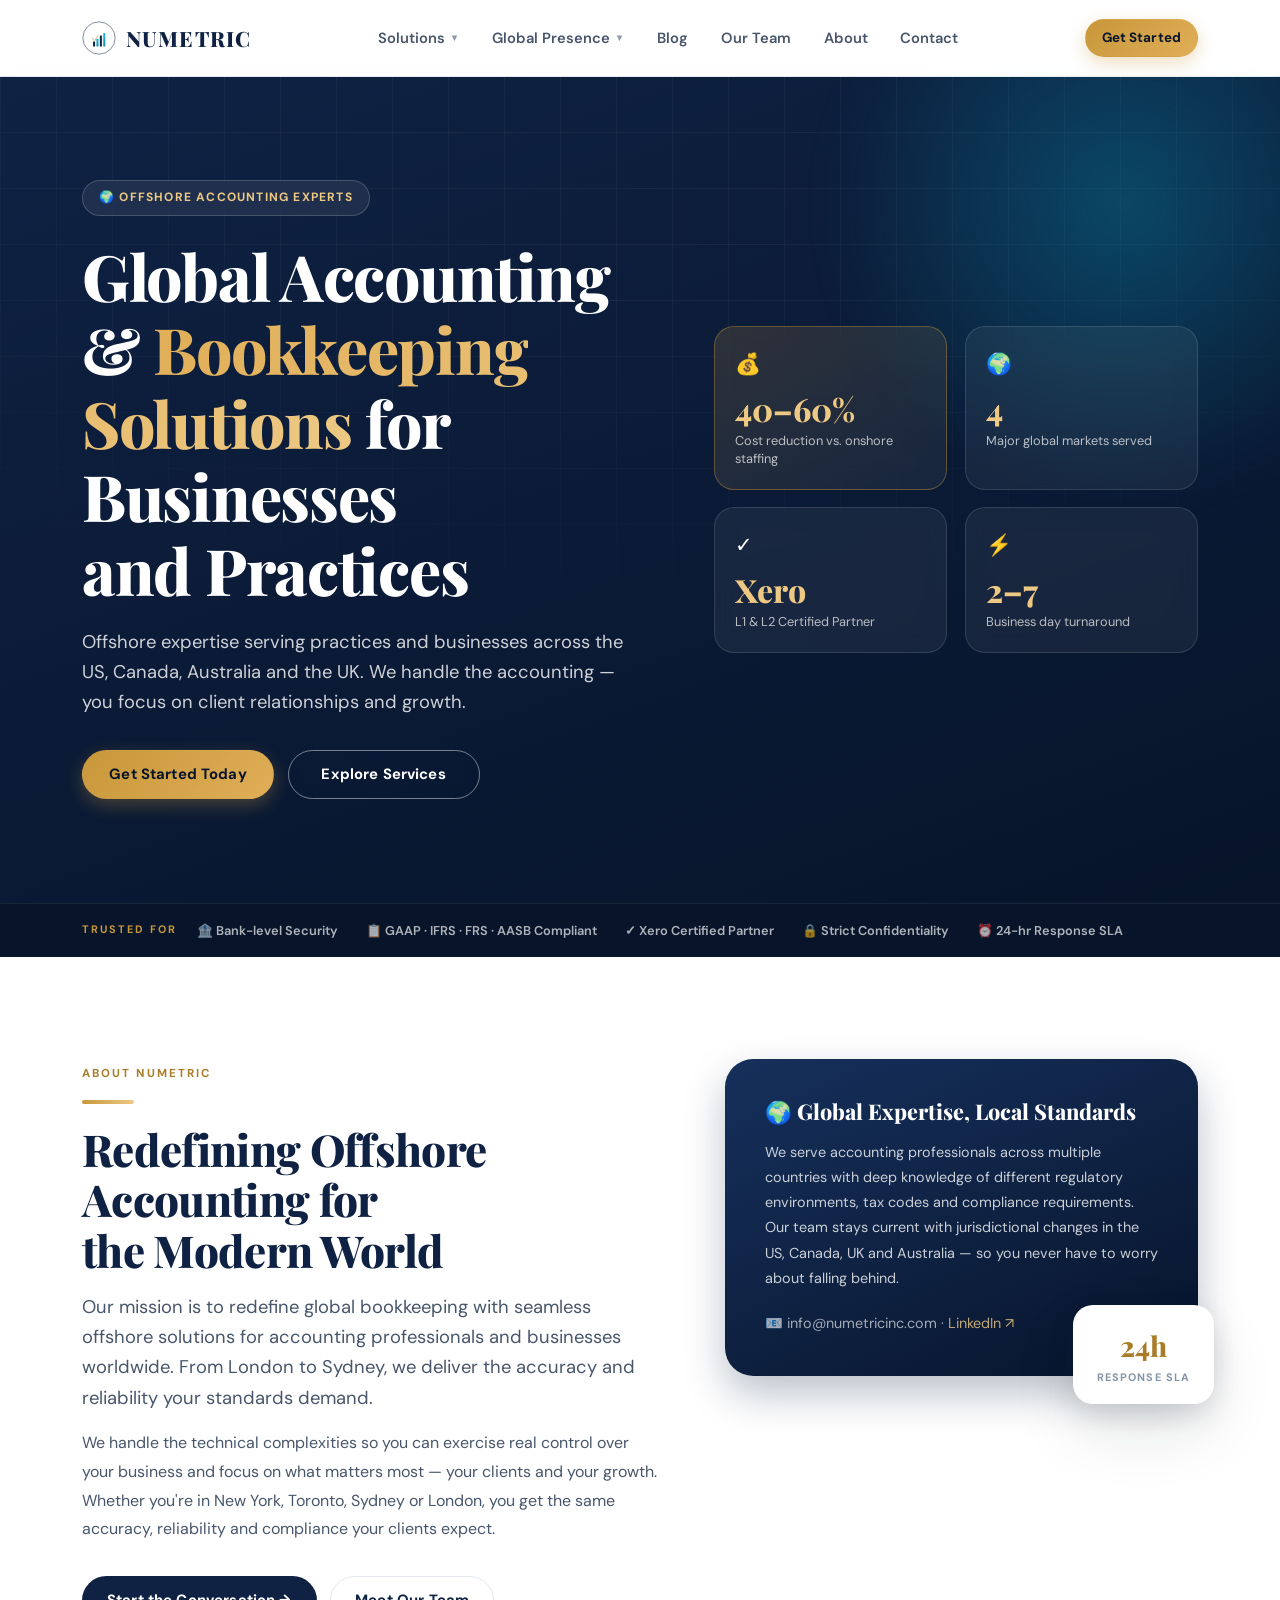
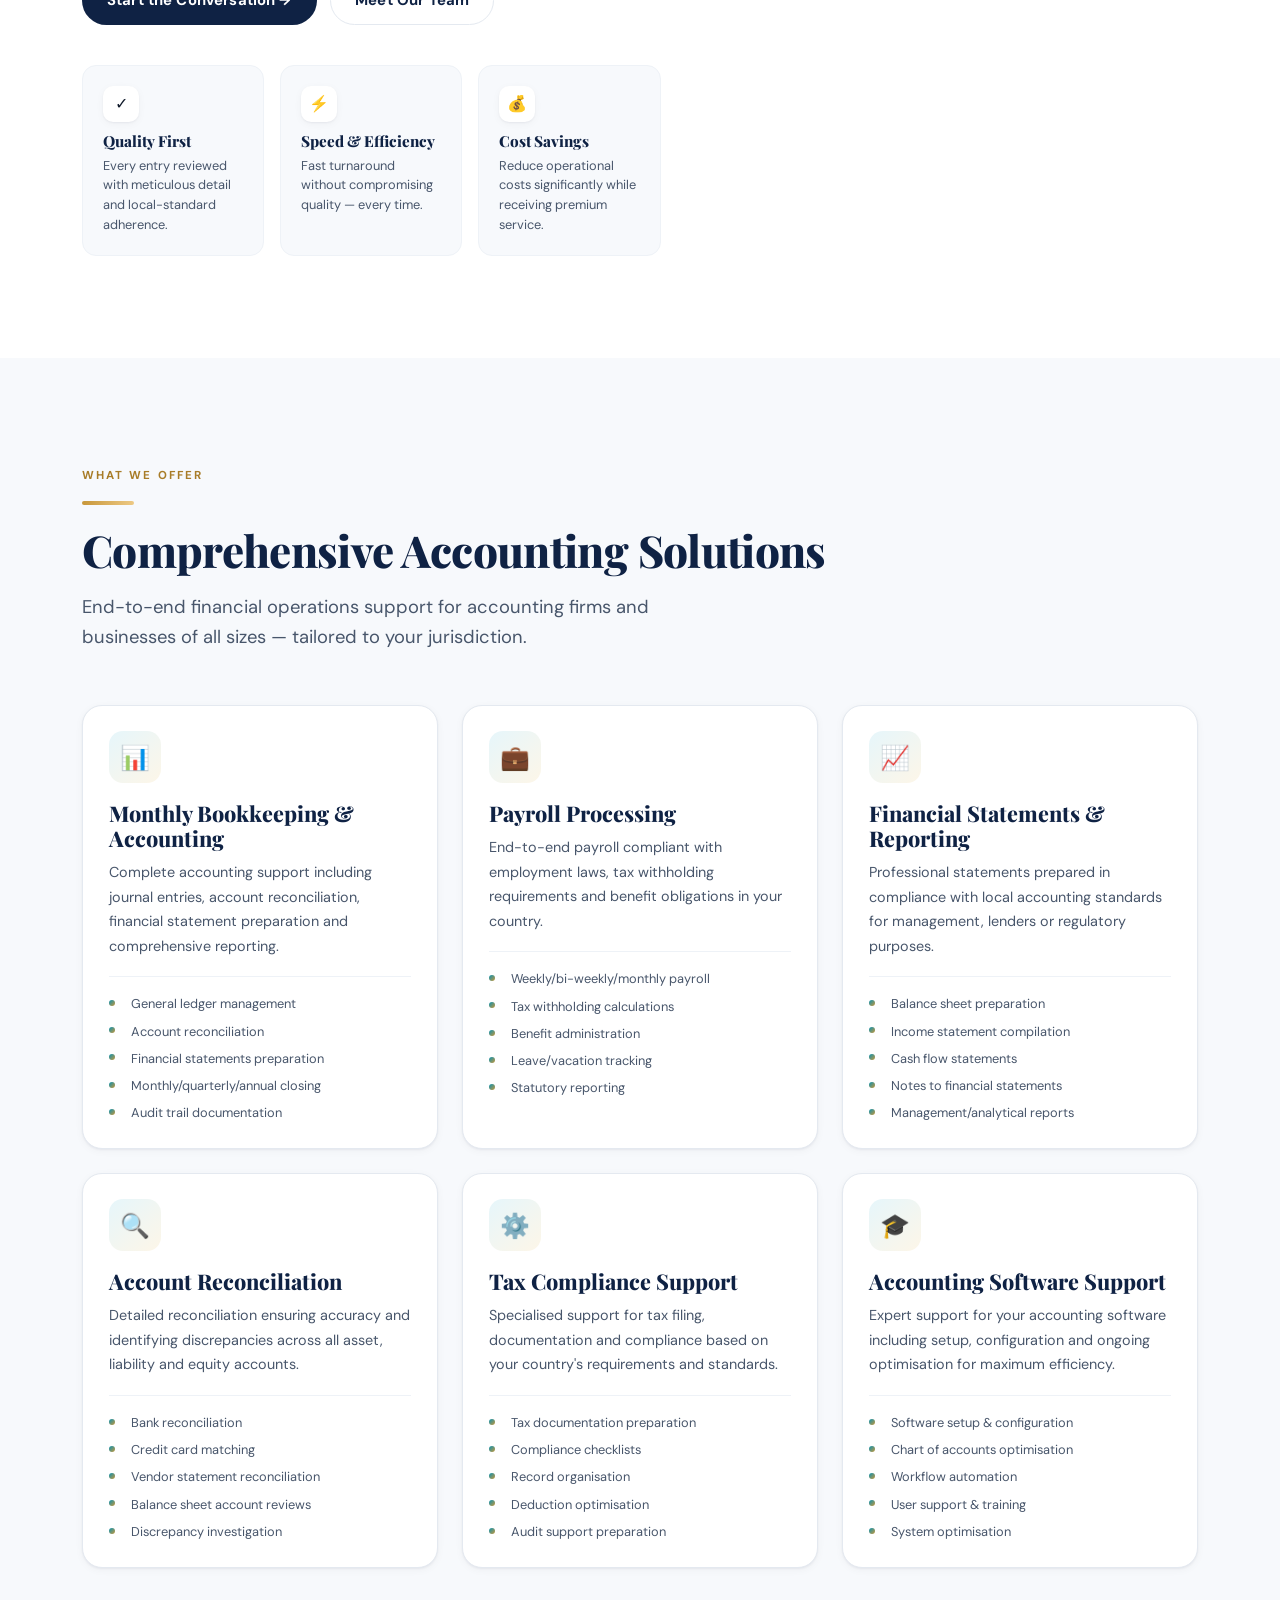
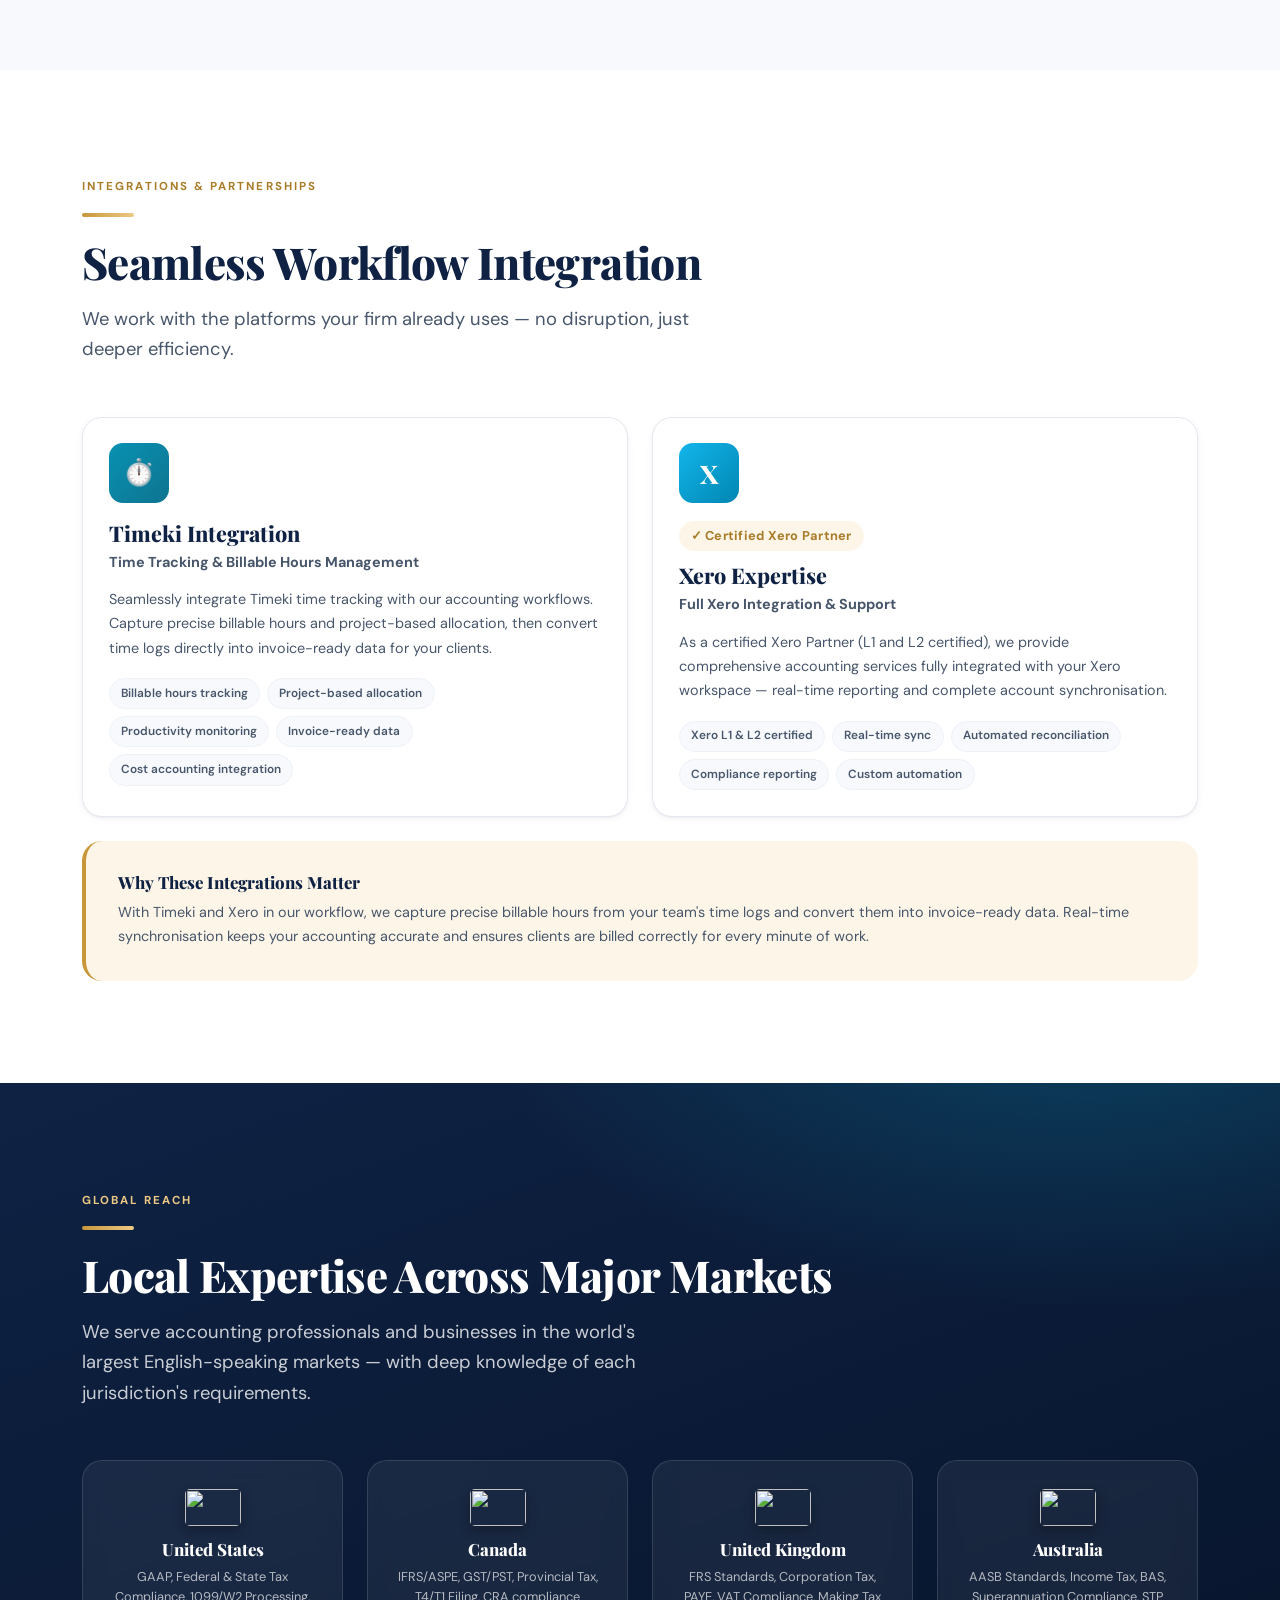
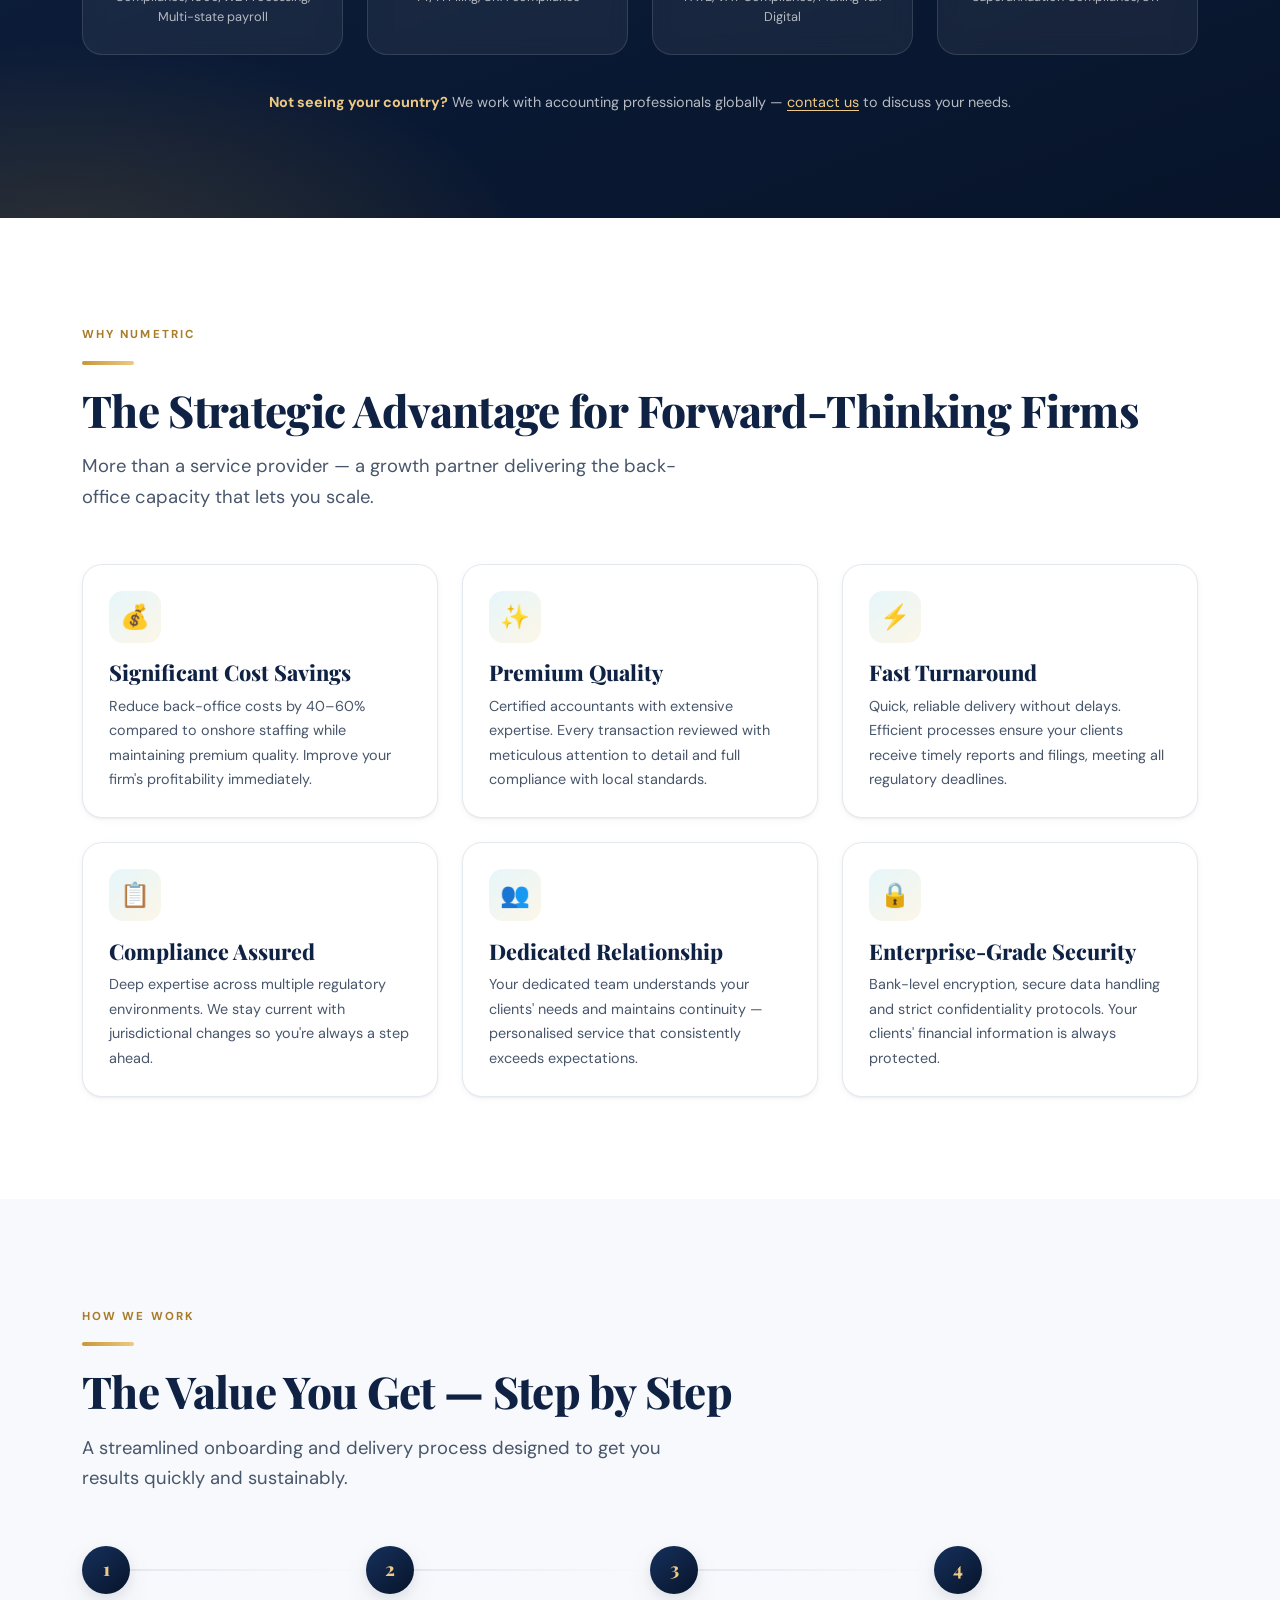
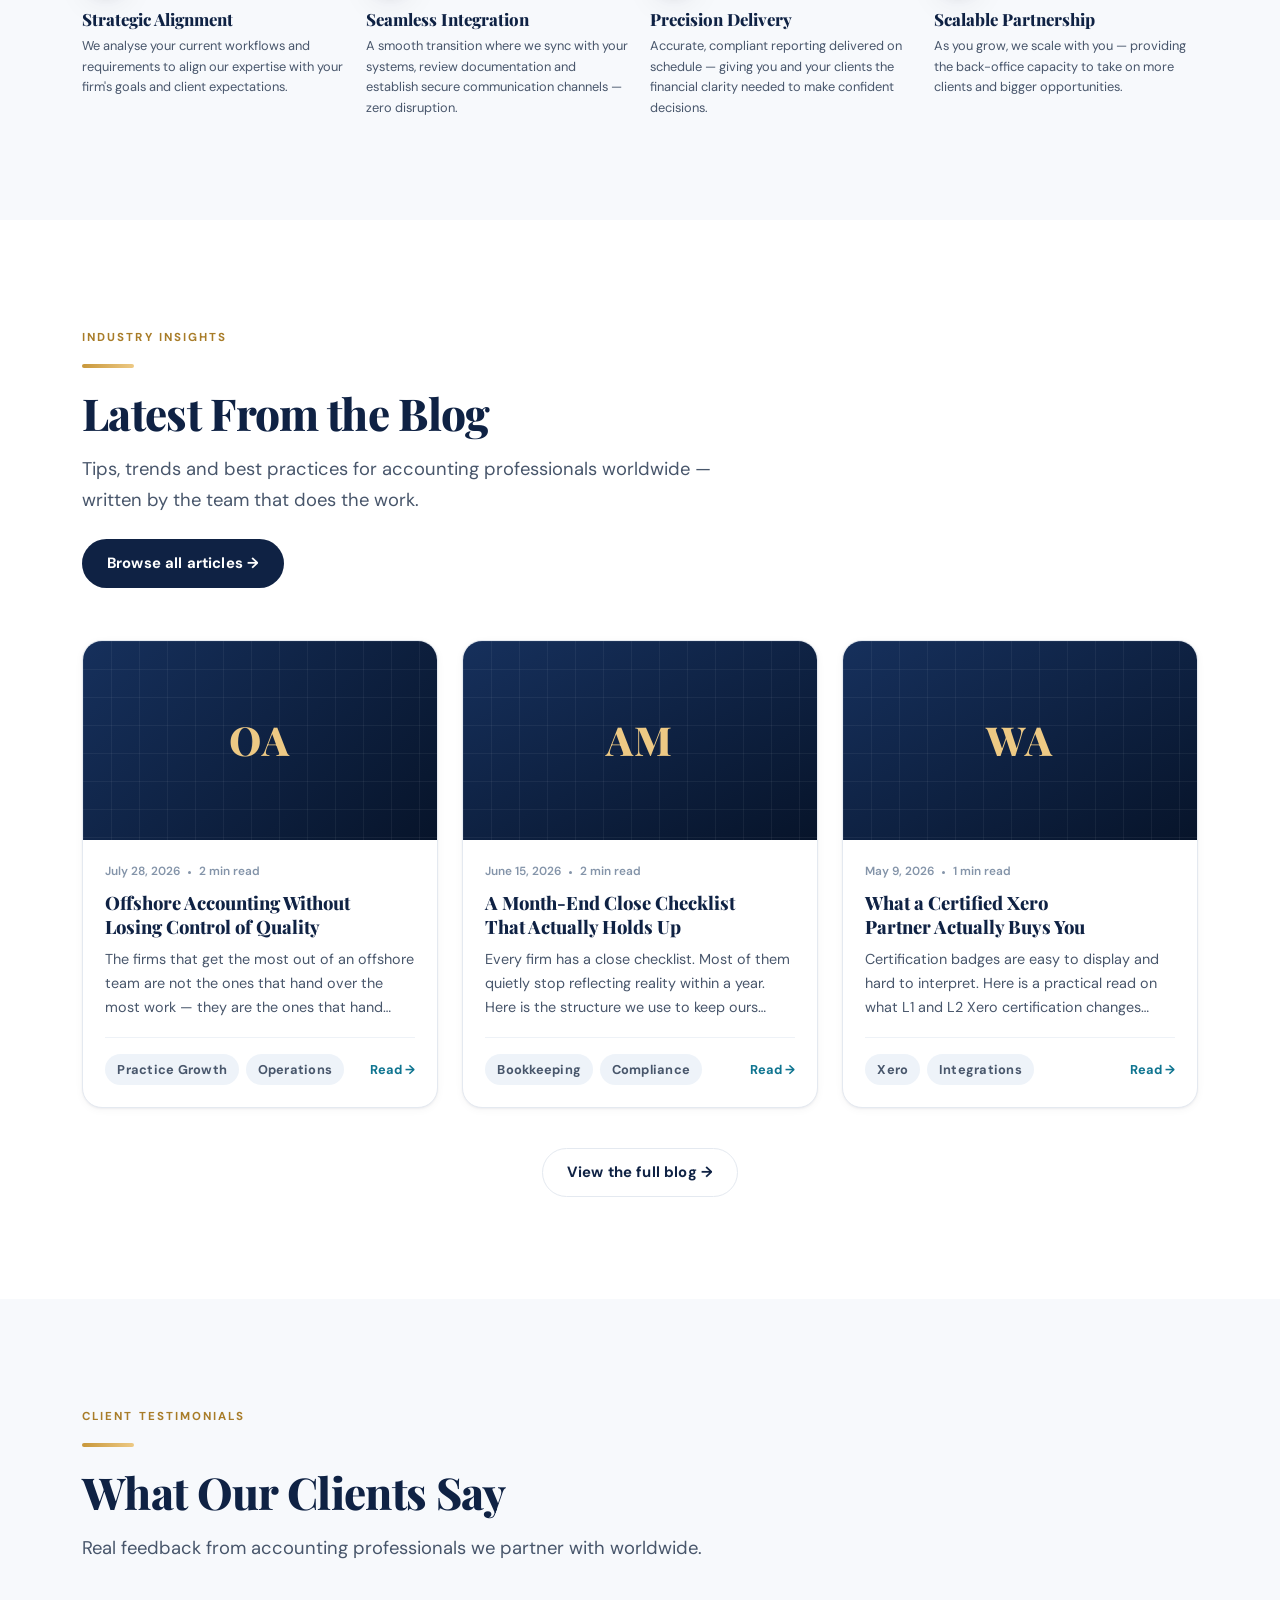
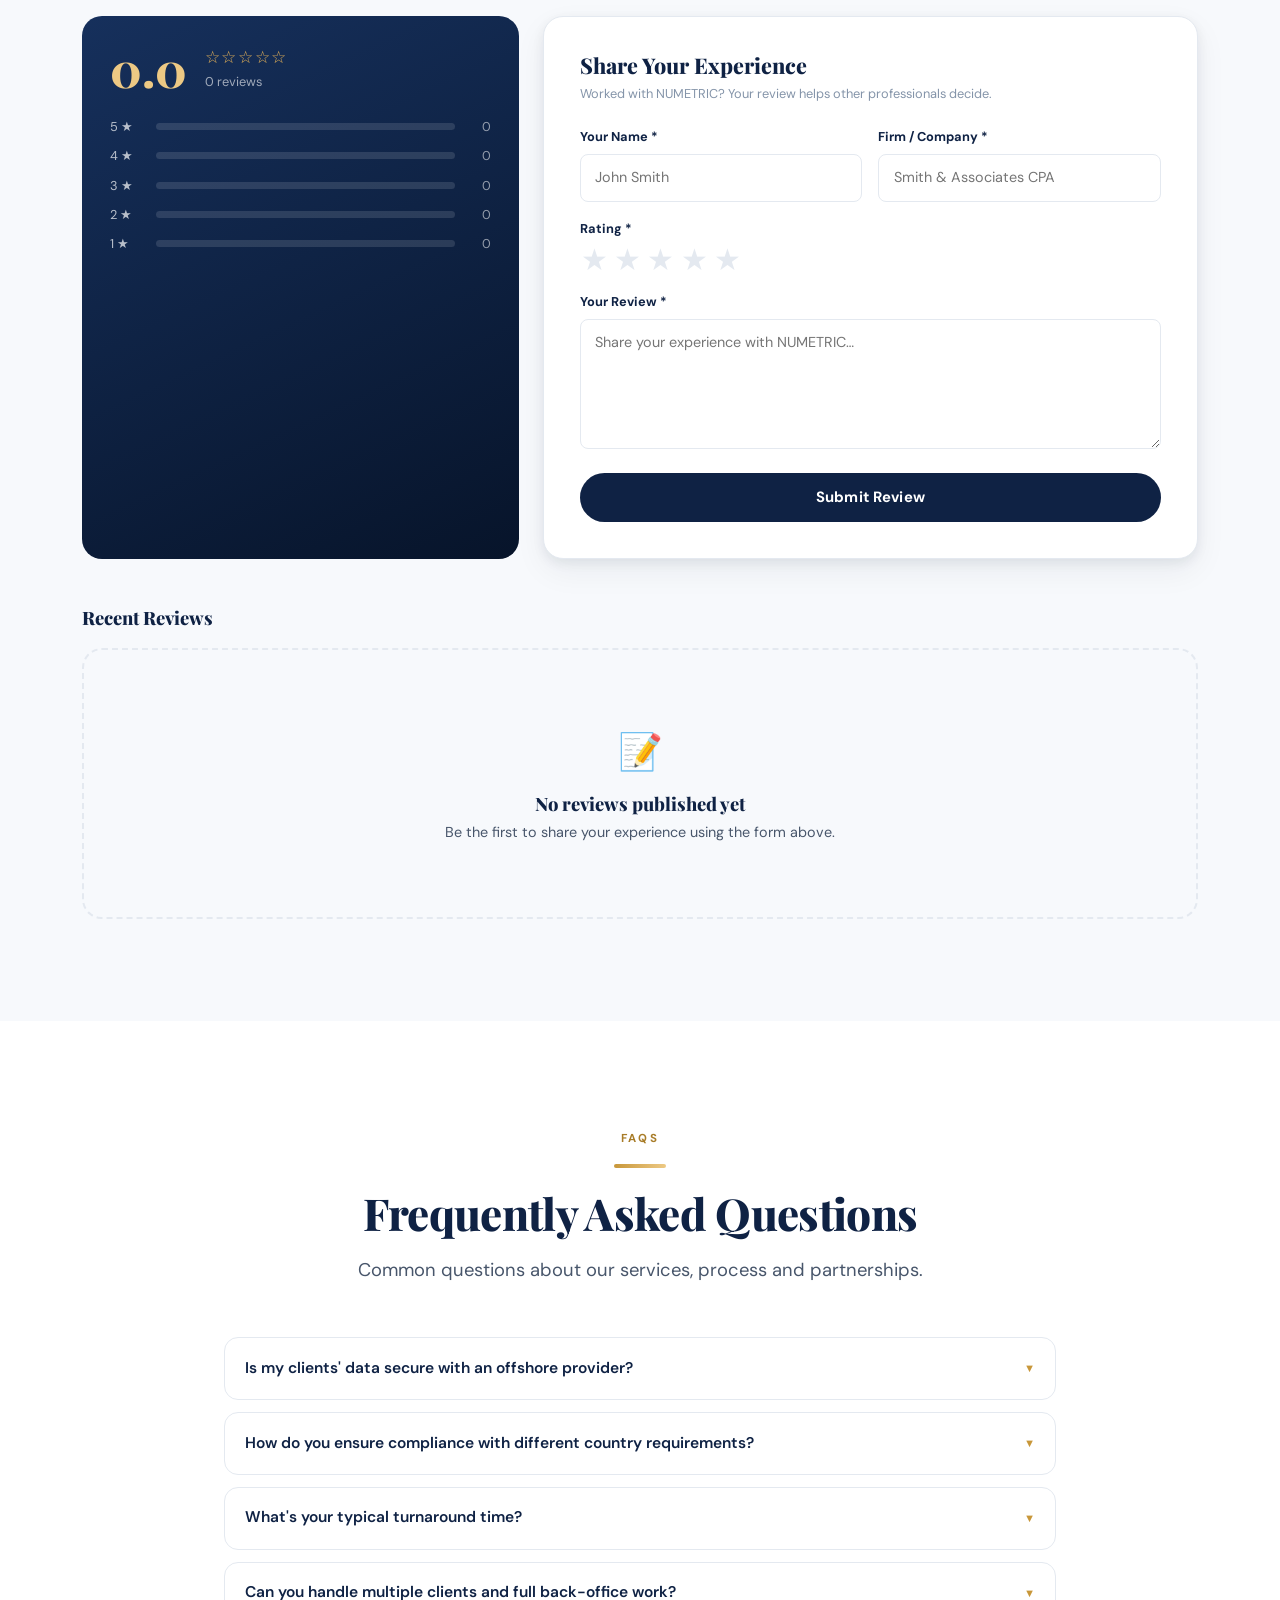
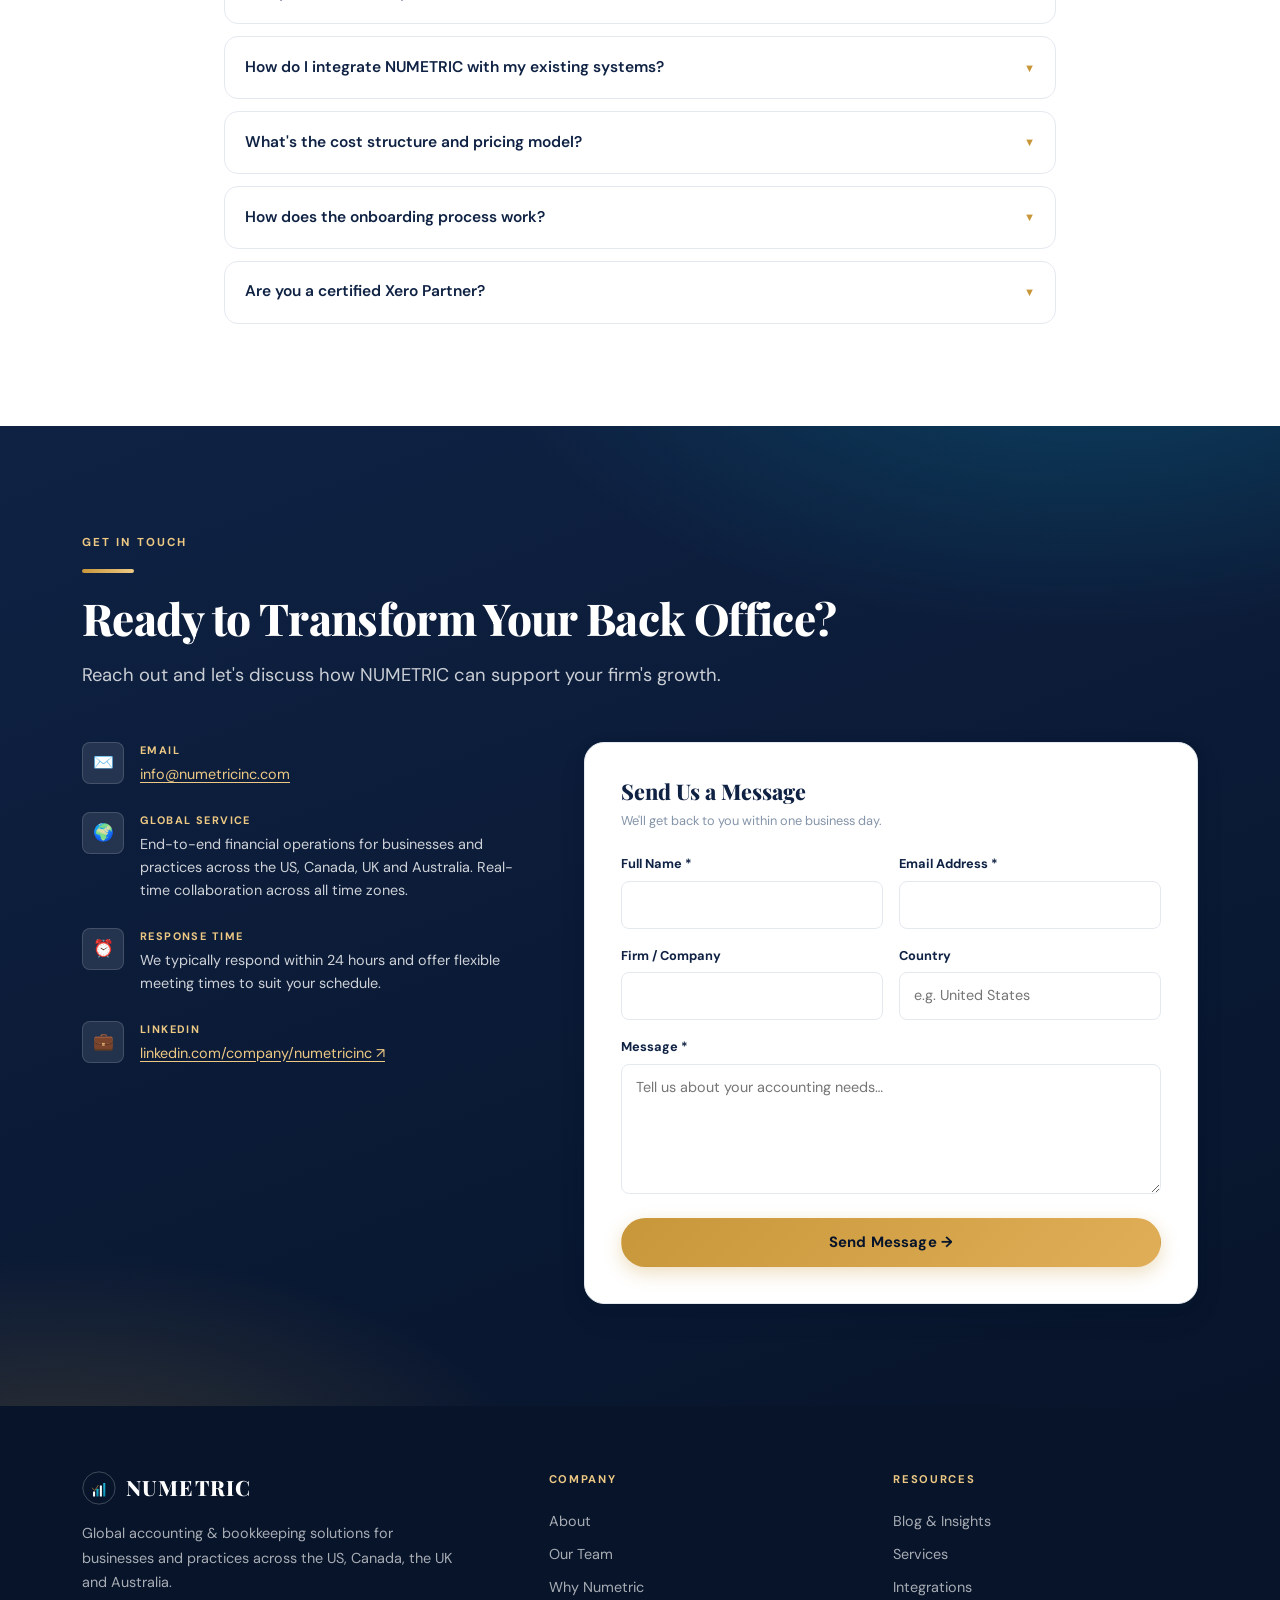
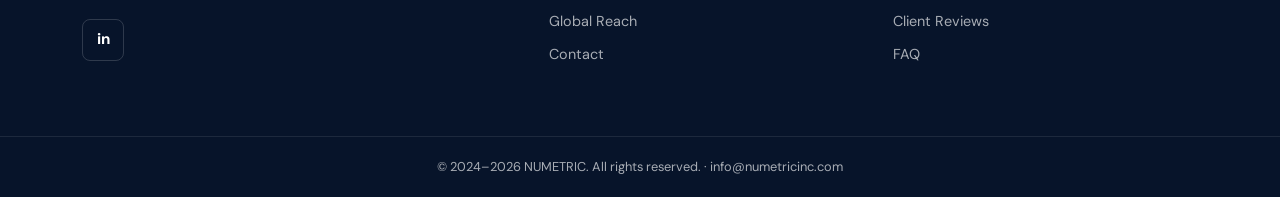
==== commit f00f63e6: "mobile res and blogs" ====
--- a/index.html
+++ b/index.html
@@ -1,918 +1,56 @@
 <!DOCTYPE html>
 <html lang="en">
 <head>
-    <meta charset="UTF-8">
-    <meta name="viewport" content="width=device-width, initial-scale=1.0">
-    <title>NUMETRIC – Global Accounting & Bookkeeping Solutions</title>
-    <link rel="preconnect" href="https://fonts.googleapis.com">
-    <link href="https://fonts.googleapis.com/css2?family=Playfair+Display:wght@700;800&family=DM+Sans:wght@300;400;500;600;700&display=swap" rel="stylesheet">
-    <style>
-        *, *::before, *::after { margin: 0; padding: 0; box-sizing: border-box; }
-
-        :root {
-            --navy:      #0f2244;
-            --navy-mid:  #1a3a6e;
-            --navy-lite: #2c5aa0;
-            --gold:      #c8973a;
-            --gold-lite: #e8b96a;
-            --gold-pale: #fdf4e4;
-            --teal:      #0891b2;
-            --teal-lite: #e0f2fe;
-            --white:     #ffffff;
-            --off-white: #f8f9fb;
-            --slate:     #475569;
-            --muted:     #94a3b8;
-            --border:    #e2e8f0;
-            --success:   #059669;
-            --error:     #dc2626;
-        }
-
-        html { scroll-behavior: smooth; }
-
-        body {
-            font-family: 'DM Sans', sans-serif;
-            color: #1e293b;
-            background: var(--white);
-            line-height: 1.65;
-            overflow-x: hidden;
-        }
-
-        /* ── UTILITY ─────────────────────────────── */
-        .container { max-width: 1160px; margin: 0 auto; padding: 0 2rem; }
-        .section-label {
-            font-size: 0.72rem;
-            font-weight: 700;
-            letter-spacing: 0.18em;
-            text-transform: uppercase;
-            color: var(--gold);
-            margin-bottom: 0.75rem;
-            display: block;
-        }
-        .section-title {
-            font-family: 'Playfair Display', serif;
-            font-size: clamp(2rem, 3.5vw, 2.75rem);
-            font-weight: 800;
-            color: var(--navy);
-            line-height: 1.2;
-            margin-bottom: 1rem;
-        }
-        .section-body {
-            font-size: 1.05rem;
-            color: var(--slate);
-            max-width: 600px;
-            margin-bottom: 3rem;
-        }
-        .tag {
-            display: inline-block;
-            background: var(--teal-lite);
-            color: var(--teal);
-            font-size: 0.75rem;
-            font-weight: 700;
-            padding: 0.25rem 0.75rem;
-            border-radius: 100px;
-        }
-        .tag-gold {
-            background: var(--gold-pale);
-            color: var(--gold);
-        }
-        .divider {
-            width: 56px; height: 4px;
-            background: linear-gradient(90deg, var(--gold), var(--gold-lite));
-            border-radius: 2px;
-            margin-bottom: 1.5rem;
-        }
-
-        /* ── LOGIN MODAL ─────────────────────────── */
-        .modal-overlay {
-            display: none;
-            position: fixed; inset: 0;
-            background: rgba(10,20,40,0.65);
-            backdrop-filter: blur(4px);
-            z-index: 2000;
-            align-items: center; justify-content: center;
-        }
-        .modal-overlay.show { display: flex; }
-        .modal-box {
-            background: var(--white);
-            border-radius: 16px;
-            padding: 2.5rem;
-            width: min(440px, 94vw);
-            box-shadow: 0 32px 64px rgba(0,0,0,0.25);
-            animation: modalIn 0.3s cubic-bezier(.34,1.56,.64,1);
-        }
-        @keyframes modalIn {
-            from { transform: translateY(-30px) scale(0.96); opacity: 0; }
-            to   { transform: translateY(0) scale(1); opacity: 1; }
-        }
-        .modal-header {
-            display: flex; justify-content: space-between; align-items: center;
-            margin-bottom: 1.75rem; padding-bottom: 1.25rem;
-            border-bottom: 1px solid var(--border);
-        }
-        .modal-header h2 { font-size: 1.4rem; color: var(--navy); font-family:'Playfair Display',serif; }
-        .modal-close {
-            background: none; border: none; font-size: 1.6rem; cursor: pointer;
-            color: var(--muted); line-height: 1; transition: color .2s;
-        }
-        .modal-close:hover { color: var(--navy); }
-        .modal-info {
-            background: var(--teal-lite);
-            border-left: 3px solid var(--teal);
-            padding: 0.85rem 1rem;
-            border-radius: 6px;
-            font-size: 0.85rem;
-            color: #0c4a6e;
-            margin-bottom: 1.5rem;
-            line-height: 1.6;
-        }
-        .form-group { display: flex; flex-direction: column; gap: 0.35rem; margin-bottom: 1.25rem; }
-        .form-group label { font-weight: 600; font-size: 0.9rem; color: var(--navy); }
-        .form-group input, .form-group textarea, .form-group select {
-            padding: 0.7rem 1rem; border: 1.5px solid var(--border);
-            border-radius: 8px; font-family: inherit; font-size: 0.95rem;
-            color: #1e293b; transition: border-color .2s, box-shadow .2s;
-            background: var(--off-white);
-        }
-        .form-group input:focus, .form-group textarea:focus {
-            outline: none; border-color: var(--teal);
-            box-shadow: 0 0 0 3px rgba(8,145,178,.12);
-            background: var(--white);
-        }
-        .form-group textarea { resize: vertical; min-height: 110px; }
-        .btn { display: inline-flex; align-items: center; justify-content: center; gap: 0.5rem;
-            padding: 0.75rem 1.75rem; border-radius: 8px; font-family: inherit;
-            font-size: 0.95rem; font-weight: 700; cursor: pointer; transition: all .25s;
-            border: none; text-decoration: none; }
-        .btn-navy  { background: var(--navy); color: var(--white); }
-        .btn-navy:hover  { background: var(--navy-mid); transform: translateY(-2px); box-shadow: 0 8px 20px rgba(15,34,68,.28); }
-        .btn-gold  { background: var(--gold); color: var(--white); }
-        .btn-gold:hover  { background: var(--gold-lite); transform: translateY(-2px); box-shadow: 0 8px 20px rgba(200,151,58,.3); }
-        .btn-outline { background: transparent; border: 2px solid var(--white); color: var(--white); }
-        .btn-outline:hover { background: var(--white); color: var(--navy); }
-        .login-error {
-            background: #fee2e2; color: #991b1b; padding: 0.75rem 1rem;
-            border-radius: 6px; border-left: 3px solid var(--error);
-            margin-bottom: 1rem; font-size: 0.9rem; display: none;
-        }
-        .login-error.show { display: block; }
-
-        /* ── HEADER / NAV ────────────────────────── */
-        header {
-            position: sticky; top: 0; z-index: 100;
-            background: rgba(255,255,255,0.97);
-            backdrop-filter: blur(10px);
-            border-bottom: 1px solid var(--border);
-            transition: box-shadow .3s;
-        }
-        header.scrolled { box-shadow: 0 2px 16px rgba(0,0,0,.08); }
-        nav {
-            max-width: 1160px; margin: 0 auto;
-            padding: 0 2rem;
-            display: flex; align-items: center; justify-content: space-between;
-            height: 70px;
-        }
-        .logo {
-            display: flex; align-items: center; gap: 0.75rem;
-            text-decoration: none; flex-shrink: 0;
-        }
-        .logo-mark {
-            width: 44px; height: 44px; flex-shrink: 0;
-        }
-        .logo-text {
-            font-family: 'Playfair Display', serif;
-            font-size: 1.45rem; font-weight: 800; color: var(--navy);
-            letter-spacing: -0.02em;
-        }
-        .nav-center {
-            display: flex; align-items: center; gap: 0.25rem;
-            list-style: none;
-        }
-        .nav-center > li > a, .nav-center > li > button {
-            display: flex; align-items: center; gap: 0.35rem;
-            padding: 0.5rem 0.9rem; border-radius: 6px;
-            font-size: 0.92rem; font-weight: 500; color: #334155;
-            text-decoration: none; cursor: pointer;
-            transition: color .2s, background .2s;
-            background: none; border: none; font-family: inherit;
-        }
-        .nav-center > li > a:hover,
-        .nav-center > li > button:hover { color: var(--navy); background: var(--off-white); }
-        .nav-center > li > a.active { color: var(--navy); font-weight: 700; }
-        /* Dropdown */
-        .dropdown { position: relative; }
-        .dropdown-menu {
-            display: none; position: absolute; top: calc(100% + 8px); left: 50%;
-            transform: translateX(-50%);
-            background: var(--white); min-width: 210px;
-            border-radius: 10px; border: 1px solid var(--border);
-            box-shadow: 0 12px 32px rgba(0,0,0,.12);
-            overflow: hidden; z-index: 200;
-        }
-        .dropdown:hover .dropdown-menu,
-        .dropdown:focus-within .dropdown-menu { display: block; }
-        .dropdown-menu a {
-            display: block; padding: 0.7rem 1.2rem;
-            font-size: 0.9rem; font-weight: 500; color: #334155;
-            text-decoration: none; border-bottom: 1px solid var(--border);
-            transition: background .15s, color .15s;
-        }
-        .dropdown-menu a:last-child { border-bottom: none; }
-        .dropdown-menu a:hover { background: var(--off-white); color: var(--navy); }
-        .dropdown-arrow { font-size: 0.65rem; opacity: 0.6; }
-        .nav-actions { display: flex; align-items: center; gap: 0.75rem; }
-        .nav-actions .btn { padding: 0.55rem 1.25rem; font-size: 0.9rem; }
-        .btn-ghost { background: transparent; border: 1.5px solid var(--border); color: var(--navy); }
-        .btn-ghost:hover { border-color: var(--navy); background: var(--navy); color: var(--white); }
-
-        /* ── HAMBURGER ───────────────────────────── */
-        .hamburger {
-            display: none;
-            flex-direction: column; gap: 5px;
-            background: none; border: none; cursor: pointer;
-            padding: 8px; border-radius: 6px;
-            transition: background .2s;
-        }
-        .hamburger:hover { background: var(--off-white); }
-        .hamburger span {
-            display: block; width: 22px; height: 2px;
-            background: var(--navy); border-radius: 2px;
-            transition: all 0.3s ease;
-            transform-origin: center;
-        }
-        .hamburger.active span:nth-child(1) { transform: translateY(7px) rotate(45deg); }
-        .hamburger.active span:nth-child(2) { opacity: 0; transform: scaleX(0); }
-        .hamburger.active span:nth-child(3) { transform: translateY(-7px) rotate(-45deg); }
-
-        /* Mobile nav drawer */
-        .mobile-nav {
-            display: none;
-            position: fixed; top: 70px; left: 0; right: 0; bottom: 0;
-            background: var(--white); z-index: 90;
-            overflow-y: auto; padding: 1.5rem 2rem 3rem;
-            border-top: 1px solid var(--border);
-            animation: slideDown .25s ease;
-        }
-        @keyframes slideDown {
-            from { opacity: 0; transform: translateY(-10px); }
-            to   { opacity: 1; transform: translateY(0); }
-        }
-        .mobile-nav.open { display: block; }
-        .mobile-nav a {
-            display: block; padding: 0.85rem 0;
-            font-size: 1rem; font-weight: 500; color: #334155;
-            text-decoration: none; border-bottom: 1px solid var(--border);
-            transition: color .2s;
-        }
-        .mobile-nav a:hover { color: var(--navy); }
-        .mobile-nav-group { margin-bottom: 0.5rem; }
-        .mobile-nav-label {
-            font-size: 0.72rem; font-weight: 700; letter-spacing: .12em;
-            text-transform: uppercase; color: var(--gold);
-            padding: 1rem 0 0.25rem; display: block;
-        }
-        .mobile-nav-actions {
-            display: flex; flex-direction: column; gap: 0.75rem; margin-top: 2rem;
-        }
-        .mobile-nav-actions .btn { width: 100%; justify-content: center; }
-
-        /* ── HERO ────────────────────────────────── */
-        .hero {
-            background: linear-gradient(135deg, var(--navy) 0%, #1a3060 60%, #0a1e45 100%);
-            position: relative; overflow: hidden;
-            padding: 7rem 2rem 6rem;
-            color: var(--white);
-        }
-        .hero-grid-bg {
-            position: absolute; inset: 0;
-            background-image:
-                linear-gradient(rgba(200,151,58,.06) 1px, transparent 1px),
-                linear-gradient(90deg, rgba(200,151,58,.06) 1px, transparent 1px);
-            background-size: 48px 48px;
-        }
-        .hero-glow {
-            position: absolute; top: -150px; right: -100px;
-            width: 600px; height: 600px; border-radius: 50%;
-            background: radial-gradient(circle, rgba(8,145,178,.18) 0%, transparent 70%);
-        }
-        .hero-glow2 {
-            position: absolute; bottom: -100px; left: -80px;
-            width: 400px; height: 400px; border-radius: 50%;
-            background: radial-gradient(circle, rgba(200,151,58,.12) 0%, transparent 70%);
-        }
-        .hero-inner {
-            max-width: 1160px; margin: 0 auto;
-            position: relative; z-index: 2;
-            display: grid; grid-template-columns: 1fr 1fr; gap: 4rem; align-items: center;
-        }
-        .hero-badge {
-            display: inline-flex; align-items: center; gap: 0.5rem;
-            background: rgba(200,151,58,.15); border: 1px solid rgba(200,151,58,.35);
-            color: var(--gold-lite); font-size: 0.78rem; font-weight: 600;
-            letter-spacing: 0.1em; padding: 0.4rem 1rem; border-radius: 100px;
-            text-transform: uppercase; margin-bottom: 1.5rem;
-        }
-        .hero h1 {
-            font-family: 'Playfair Display', serif;
-            font-size: clamp(2.3rem, 4.5vw, 3.4rem);
-            font-weight: 800; line-height: 1.15;
-            margin-bottom: 1.5rem; letter-spacing: -0.02em;
-        }
-        .hero h1 em { font-style: normal; color: var(--gold-lite); }
-        .hero-sub {
-            font-size: 1.05rem; opacity: .88;
-            line-height: 1.75; margin-bottom: 2.5rem;
-            max-width: 480px;
-        }
-        .hero-cta { display: flex; gap: 1rem; flex-wrap: wrap; }
-        /* Stats column */
-        .hero-stats {
-            display: grid; grid-template-columns: 1fr 1fr; gap: 1.25rem;
-        }
-        .stat-card {
-            background: rgba(255,255,255,.07);
-            border: 1px solid rgba(255,255,255,.12);
-            backdrop-filter: blur(6px);
-            border-radius: 14px; padding: 1.75rem 1.5rem;
-            transition: background .3s, transform .3s;
-        }
-        .stat-card:hover { background: rgba(255,255,255,.12); transform: translateY(-4px); }
-        .stat-card.accent { background: rgba(200,151,58,.15); border-color: rgba(200,151,58,.3); }
-        .stat-num {
-            font-family: 'Playfair Display', serif;
-            font-size: 2.4rem; font-weight: 800; color: var(--gold-lite);
-            line-height: 1;
-        }
-        .stat-label { font-size: 0.85rem; opacity: 0.8; margin-top: 0.35rem; }
-        .stat-icon { font-size: 1.6rem; margin-bottom: 0.75rem; }
-
-        /* ── TRUST BAR ───────────────────────────── */
-        .trust-bar {
-            background: var(--off-white); border-bottom: 1px solid var(--border);
-            padding: 1.25rem 2rem;
-        }
-        .trust-bar-inner {
-            max-width: 1160px; margin: 0 auto;
-            display: flex; align-items: center; gap: 2rem; flex-wrap: wrap;
-        }
-        .trust-label { font-size: 0.8rem; font-weight: 600; color: var(--muted); letter-spacing: .08em; text-transform: uppercase; white-space: nowrap; }
-        .trust-items { display: flex; align-items: center; gap: 2rem; flex-wrap: wrap; flex: 1; }
-        .trust-item {
-            display: flex; align-items: center; gap: 0.5rem;
-            font-size: 0.87rem; font-weight: 600; color: var(--slate);
-        }
-        .trust-item span.icon { font-size: 1.1rem; }
-
-        /* ── ABOUT ───────────────────────────────── */
-        .about { padding: 6rem 2rem; background: var(--white); }
-        .about-grid { display: grid; grid-template-columns: 1fr 1.1fr; gap: 5rem; align-items: center; }
-        .about-visual {
-            position: relative;
-        }
-        .about-card-main {
-            background: var(--navy);
-            border-radius: 18px;
-            padding: 2.5rem;
-            color: var(--white);
-            position: relative; overflow: hidden;
-        }
-        .about-card-main::before {
-            content: '';
-            position: absolute; top: -60px; right: -60px;
-            width: 200px; height: 200px; border-radius: 50%;
-            background: rgba(200,151,58,.15);
-        }
-        .about-card-main h3 { font-family:'Playfair Display',serif; font-size: 1.6rem; margin-bottom: 1rem; position: relative; }
-        .about-card-main p { opacity: .85; line-height: 1.75; position: relative; }
-        .about-floater {
-            position: absolute; bottom: -1.5rem; right: -1.5rem;
-            background: var(--gold);
-            border-radius: 14px; padding: 1.25rem 1.5rem;
-            color: var(--white); text-align: center;
-            box-shadow: 0 8px 24px rgba(200,151,58,.35);
-        }
-        .about-floater .big { font-family:'Playfair Display',serif; font-size: 2rem; font-weight: 800; line-height: 1; }
-        .about-floater .small { font-size: 0.75rem; opacity: .9; margin-top: 0.2rem; }
-        .values-row { display: grid; grid-template-columns: repeat(3,1fr); gap: 1.25rem; margin-top: 2rem; }
-        .value-pill {
-            background: var(--off-white); border-radius: 12px; padding: 1.5rem;
-            border-left: 3px solid var(--gold);
-            transition: all .3s;
-        }
-        .value-pill:hover { background: var(--gold-pale); transform: translateY(-3px); }
-        .value-pill .v-icon { font-size: 1.5rem; margin-bottom: 0.6rem; }
-        .value-pill h4 { font-size: 0.92rem; font-weight: 700; color: var(--navy); margin-bottom: 0.3rem; }
-        .value-pill p { font-size: 0.82rem; color: var(--slate); line-height: 1.6; }
-
-        /* ── SERVICES ────────────────────────────── */
-        .services { padding: 6rem 2rem; background: var(--off-white); }
-        .services-grid { display: grid; grid-template-columns: repeat(3,1fr); gap: 1.5rem; }
-        .svc-card {
-            background: var(--white); border-radius: 14px; padding: 2rem;
-            border: 1px solid var(--border);
-            transition: all .3s; position: relative; overflow: hidden;
-        }
-        .svc-card::after {
-            content: '';
-            position: absolute; bottom: 0; left: 0; right: 0; height: 3px;
-            background: linear-gradient(90deg, var(--gold), var(--teal));
-            transform: scaleX(0); transition: transform .3s;
-            transform-origin: left;
-        }
-        .svc-card:hover { box-shadow: 0 12px 32px rgba(0,0,0,.1); transform: translateY(-4px); border-color: transparent; }
-        .svc-card:hover::after { transform: scaleX(1); }
-        .svc-icon {
-            width: 48px; height: 48px; background: var(--gold-pale);
-            border-radius: 12px; display: flex; align-items: center;
-            justify-content: center; font-size: 1.4rem; margin-bottom: 1.25rem;
-        }
-        .svc-card h3 { font-size: 1.05rem; font-weight: 700; color: var(--navy); margin-bottom: 0.75rem; }
-        .svc-card p { font-size: 0.9rem; color: var(--slate); line-height: 1.7; margin-bottom: 1rem; }
-        .svc-list { list-style: none; }
-        .svc-list li {
-            font-size: 0.85rem; color: var(--slate); padding: 0.3rem 0 0.3rem 1.35rem;
-            position: relative; border-bottom: 1px solid var(--border);
-        }
-        .svc-list li:last-child { border-bottom: none; }
-        .svc-list li::before { content: '✓'; position: absolute; left: 0; color: var(--success); font-weight: 700; }
-
-        /* ── INTEGRATIONS ────────────────────────── */
-        .integrations { padding: 6rem 2rem; background: var(--white); }
-        .integrations-grid { display: grid; grid-template-columns: 1fr 1fr; gap: 2rem; }
-        .intg-card {
-            border-radius: 16px; padding: 2.5rem;
-            border: 1px solid var(--border);
-            transition: all .3s; position: relative; overflow: hidden;
-        }
-        .intg-card.xero { background: linear-gradient(135deg, #ecfdf5, #d1fae5); border-color: #a7f3d0; }
-        .intg-card.timeki { background: linear-gradient(135deg, var(--teal-lite), #e0f7fa); border-color: #b3e5fc; }
-        .intg-card:hover { box-shadow: 0 16px 40px rgba(0,0,0,.1); transform: translateY(-5px); }
-        .intg-logo-wrap {
-            width: 72px; height: 72px; border-radius: 16px;
-            display: flex; align-items: center; justify-content: center;
-            margin-bottom: 1.5rem; font-size: 2rem; font-weight: 900;
-        }
-        .intg-logo-wrap.xero-wrap { background: #13b5ea; color: white; font-size: 2.4rem; }
-        .intg-logo-wrap.timeki-wrap { background: #0891b2; color: white; }
-        .intg-badge {
-            display: inline-flex; align-items: center; gap: 0.4rem;
-            background: #059669; color: white;
-            font-size: 0.72rem; font-weight: 800; letter-spacing: .06em;
-            padding: 0.3rem 0.8rem; border-radius: 100px; margin-bottom: 1rem;
-            text-transform: uppercase;
-        }
-        .intg-card h3 { font-family:'Playfair Display',serif; font-size: 1.5rem; color: var(--navy); margin-bottom: 0.5rem; }
-        .intg-sub { font-weight: 700; color: var(--teal); font-size: 0.9rem; margin-bottom: 1rem; }
-        .intg-card p { color: var(--slate); font-size: 0.92rem; line-height: 1.75; margin-bottom: 1.5rem; }
-        .intg-features { list-style: none; }
-        .intg-features li {
-            font-size: 0.9rem; color: var(--slate); padding: 0.4rem 0 0.4rem 1.5rem;
-            position: relative;
-        }
-        .intg-features li::before { content: '→'; position: absolute; left: 0; color: var(--teal); font-weight: 700; }
-        .intg-note {
-            background: linear-gradient(135deg, var(--navy), var(--navy-mid));
-            color: var(--white); border-radius: 14px; padding: 2.5rem;
-            margin-top: 2rem; text-align: center;
-        }
-        .intg-note h4 { font-family:'Playfair Display',serif; font-size: 1.4rem; margin-bottom: 0.75rem; }
-        .intg-note p { opacity: .85; max-width: 680px; margin: 0 auto; line-height: 1.75; }
-
-        /* ── COUNTRIES ───────────────────────────── */
-        .countries {
-            padding: 6rem 2rem;
-            background: linear-gradient(135deg, var(--navy) 0%, #1a3060 100%);
-            position: relative; overflow: hidden;
-        }
-        .countries::before {
-            content: '';
-            position: absolute; inset: 0;
-            background-image:
-                linear-gradient(rgba(200,151,58,.05) 1px, transparent 1px),
-                linear-gradient(90deg, rgba(200,151,58,.05) 1px, transparent 1px);
-            background-size: 56px 56px;
-        }
-        .countries .section-title { color: var(--white); }
-        .countries .section-body { color: rgba(255,255,255,.75); margin-bottom: 3rem; }
-        .countries .section-label { color: var(--gold-lite); }
-        .countries-grid { display: grid; grid-template-columns: repeat(4,1fr); gap: 1.5rem; position: relative; }
-        .country-card {
-            background: rgba(255,255,255,.08);
-            border: 1px solid rgba(255,255,255,.15);
-            border-radius: 16px; padding: 2rem 1.5rem;
-            text-align: center; backdrop-filter: blur(8px);
-            transition: all .3s;
-        }
-        .country-card:hover { background: rgba(255,255,255,.15); transform: translateY(-6px); border-color: rgba(200,151,58,.4); }
-        .country-flag {
-            width: 64px; height: 44px; border-radius: 6px;
-            box-shadow: 0 4px 12px rgba(0,0,0,.3);
-            margin: 0 auto 1.25rem; display: block; object-fit: cover;
-        }
-        .country-card h4 { color: var(--white); font-size: 1.05rem; font-weight: 700; margin-bottom: 0.5rem; }
-        .country-card p { color: rgba(255,255,255,.7); font-size: 0.83rem; line-height: 1.6; }
-        .countries-more {
-            text-align: center; margin-top: 2.5rem; position: relative;
-            color: rgba(255,255,255,.8); font-size: 1rem;
-        }
-        .countries-more strong { color: var(--gold-lite); }
-
-        /* ── WHY CHOOSE ──────────────────────────── */
-        .why { padding: 6rem 2rem; background: var(--white); }
-        .why-grid { display: grid; grid-template-columns: repeat(3,1fr); gap: 1.5rem; }
-        .why-card {
-            background: var(--off-white); border-radius: 14px; padding: 2rem;
-            border: 1px solid var(--border); transition: all .3s;
-        }
-        .why-card:hover { background: var(--white); box-shadow: 0 8px 24px rgba(0,0,0,.09); transform: translateY(-4px); }
-        .why-icon { font-size: 2rem; margin-bottom: 1rem; }
-        .why-card h3 { font-size: 1.05rem; font-weight: 700; color: var(--navy); margin-bottom: 0.6rem; }
-        .why-card p { font-size: 0.9rem; color: var(--slate); line-height: 1.7; }
-
-        /* ── PROCESS ─────────────────────────────── */
-        .process { padding: 6rem 2rem; background: var(--off-white); }
-        .process-track {
-            display: grid; grid-template-columns: repeat(4,1fr); gap: 1.5rem;
-            position: relative; margin-top: 3rem;
-        }
-        .process-track::before {
-            content: '';
-            position: absolute; top: 40px; left: 10%; right: 10%; height: 2px;
-            background: linear-gradient(90deg, var(--gold), var(--teal));
-        }
-        .process-step { text-align: center; position: relative; z-index: 1; }
-        .step-circle {
-            width: 80px; height: 80px; border-radius: 50%;
-            background: var(--navy); color: var(--white);
-            display: flex; align-items: center; justify-content: center;
-            font-family: 'Playfair Display', serif;
-            font-size: 1.75rem; font-weight: 800;
-            margin: 0 auto 1.5rem;
-            box-shadow: 0 6px 20px rgba(15,34,68,.25);
-            transition: all .3s;
-        }
-        .process-step:hover .step-circle { background: var(--gold); transform: scale(1.08); }
-        .process-step h4 { font-weight: 700; color: var(--navy); margin-bottom: 0.5rem; }
-        .process-step p { font-size: 0.88rem; color: var(--slate); line-height: 1.65; }
-
-        /* ── BLOG ────────────────────────────────── */
-        .blog { padding: 6rem 2rem; background: var(--white); }
-        .blog-layout { display: grid; grid-template-columns: 1fr 380px; gap: 3rem; }
-        .blog-grid { display: grid; grid-template-columns: 1fr 1fr; gap: 1.5rem; }
-        .blog-card {
-            background: var(--off-white); border-radius: 14px; overflow: hidden;
-            border: 1px solid var(--border); transition: all .3s;
-        }
-        .blog-card:hover { box-shadow: 0 10px 28px rgba(0,0,0,.1); transform: translateY(-4px); }
-        .blog-card-head {
-            background: linear-gradient(135deg, var(--navy), var(--navy-lite));
-            padding: 1.75rem; color: var(--white);
-        }
-        .blog-card-date { font-size: 0.78rem; opacity: .75; margin-bottom: 0.4rem; }
-        .blog-card-title { font-family:'Playfair Display',serif; font-size: 1.1rem; font-weight: 700; line-height: 1.3; }
-        .blog-card-body { padding: 1.25rem; }
-        .blog-card-excerpt { font-size: 0.88rem; color: var(--slate); line-height: 1.65; margin-bottom: 0.75rem; }
-        .blog-card-author { font-size: 0.8rem; color: var(--muted); font-style: italic; }
-        .no-content {
-            padding: 2.5rem; text-align: center; color: var(--muted);
-            background: var(--off-white); border-radius: 12px;
-            border: 2px dashed var(--border); grid-column: 1/-1;
-        }
-        /* Blog form */
-        .blog-sidebar {}
-        .blog-form-box {
-            background: var(--off-white); border-radius: 14px; padding: 2rem;
-            border: 1px solid var(--border); position: sticky; top: 90px;
-        }
-        .blog-form-box h3 { font-size: 1.1rem; font-weight: 700; color: var(--navy); margin-bottom: 1.25rem; display: flex; align-items: center; gap: 0.5rem; }
-        .admin-tag {
-            background: var(--success); color: white;
-            font-size: 0.7rem; padding: 0.15rem 0.55rem; border-radius: 4px; font-weight: 700;
-        }
-        .blog-submit { width: 100%; }
-        .blog-logout { width: 100%; background: #fee2e2; color: #991b1b; border: none; border-radius: 8px; padding: 0.65rem; font-weight: 700; font-size: 0.9rem; cursor: pointer; margin-top: 0.5rem; transition: background .2s; }
-        .blog-logout:hover { background: #fecaca; }
-
-        /* ── REVIEWS ─────────────────────────────── */
-        .reviews { padding: 6rem 2rem; background: var(--off-white); }
-        .reviews-layout { display: grid; grid-template-columns: 340px 1fr; gap: 3rem; margin-bottom: 3rem; }
-        .reviews-stats-box { background: var(--white); border-radius: 16px; padding: 2rem; border: 1px solid var(--border); }
-        .avg-rating-display { display: flex; align-items: center; gap: 1.25rem; margin-bottom: 1.75rem; }
-        .avg-num { font-family:'Playfair Display',serif; font-size: 3.5rem; font-weight: 800; color: var(--navy); line-height: 1; }
-        .avg-stars { color: #f59e0b; font-size: 1.3rem; letter-spacing: 2px; }
-        .avg-count { font-size: 0.85rem; color: var(--muted); margin-top: 0.2rem; }
-        .rating-bars { margin-top: 1rem; }
-        .r-bar-row { display: flex; align-items: center; gap: 0.75rem; margin-bottom: 0.75rem; }
-        .r-bar-lbl { font-size: 0.82rem; font-weight: 600; color: var(--slate); width: 30px; }
-        .r-bar-track { flex: 1; height: 7px; background: var(--border); border-radius: 4px; overflow: hidden; }
-        .r-bar-fill { height: 100%; background: linear-gradient(90deg, var(--gold), var(--teal)); border-radius: 4px; transition: width .4s; }
-        .r-bar-cnt { width: 24px; text-align: right; font-size: 0.82rem; color: var(--muted); }
-        /* Review form */
-        .review-form-box { background: var(--white); border-radius: 16px; padding: 2rem; border: 1px solid var(--border); }
-        .review-form-box h3 { font-size: 1.15rem; font-weight: 700; color: var(--navy); margin-bottom: 0.5rem; }
-        .review-form-box .sub { font-size: 0.88rem; color: var(--muted); margin-bottom: 1.5rem; }
-        .form-row { display: grid; grid-template-columns: 1fr 1fr; gap: 1rem; }
-        .star-row { display: flex; gap: 0.4rem; font-size: 1.9rem; }
-        .star-btn { cursor: pointer; color: #d1d5db; transition: all .15s; line-height: 1; }
-        .star-btn:hover, .star-btn.lit { color: #f59e0b; transform: scale(1.15); }
-        .review-submit { width: 100%; margin-top: 0.5rem; }
-        .reviews-grid { display: grid; grid-template-columns: repeat(auto-fill,minmax(300px,1fr)); gap: 1.25rem; }
-        .review-card {
-            background: var(--white); border-radius: 12px; padding: 1.5rem;
-            border-left: 3px solid var(--gold);
-            box-shadow: 0 2px 8px rgba(0,0,0,.05); transition: all .3s;
-        }
-        .review-card:hover { box-shadow: 0 8px 20px rgba(0,0,0,.1); transform: translateY(-3px); }
-        .review-card-top { display: flex; justify-content: space-between; margin-bottom: 0.75rem; }
-        .reviewer-name { font-weight: 700; color: var(--navy); font-size: 0.95rem; }
-        .reviewer-co { font-size: 0.82rem; color: var(--muted); }
-        .review-stars { color: #f59e0b; font-size: 0.95rem; }
-        .review-text { font-size: 0.9rem; color: var(--slate); line-height: 1.7; font-style: italic; margin-bottom: 0.6rem; }
-        .review-date { font-size: 0.78rem; color: var(--muted); }
-        .review-response { background: var(--teal-lite); border-radius: 8px; padding: 0.85rem 1rem; margin-top: 1rem; border-left: 2px solid var(--teal); }
-        .response-label { font-size: 0.75rem; font-weight: 700; color: var(--teal); margin-bottom: 0.3rem; }
-        .response-text-r { font-size: 0.85rem; color: var(--slate); line-height: 1.6; }
-        .response-date-r { font-size: 0.75rem; color: var(--muted); margin-top: 0.25rem; }
-        .response-toggle { background: none; border: none; cursor: pointer; color: var(--teal); font-size: 0.85rem; font-weight: 600; padding: 0.5rem 0 0; font-family: inherit; transition: color .2s; display: block; }
-        .response-toggle:hover { color: var(--navy); }
-        .response-input-area { margin-top: 0.75rem; }
-        .response-input-area textarea { width: 100%; font-family: inherit; }
-        .response-btns { display: flex; gap: 0.5rem; margin-top: 0.5rem; }
-        .resp-submit { background: var(--navy); color: white; border: none; border-radius: 6px; padding: 0.45rem 1rem; font-weight: 700; font-size: 0.82rem; cursor: pointer; transition: background .2s; }
-        .resp-submit:hover { background: var(--navy-mid); }
-        .resp-cancel { background: var(--border); color: var(--slate); border: none; border-radius: 6px; padding: 0.45rem 1rem; font-weight: 600; font-size: 0.82rem; cursor: pointer; }
-        .success-toast {
-            background: #d1fae5; color: #065f46; padding: 0.85rem 1rem;
-            border-radius: 8px; border-left: 3px solid var(--success);
-            margin-bottom: 1.25rem; font-size: 0.9rem; display: none;
-        }
-        .success-toast.show { display: block; }
-
-        /* ── FAQ ─────────────────────────────────── */
-        .faq { padding: 6rem 2rem; background: var(--white); }
-        .faq-wrap { max-width: 780px; margin: 0 auto; }
-        .faq-item {
-            border-radius: 10px; margin-bottom: 0.75rem;
-            border: 1px solid var(--border); overflow: hidden;
-            transition: border-color .2s;
-        }
-        .faq-item.open { border-color: var(--gold); }
-        .faq-q {
-            display: flex; justify-content: space-between; align-items: center;
-            padding: 1.25rem 1.5rem; cursor: pointer;
-            font-weight: 600; color: var(--navy); font-size: 0.97rem;
-            gap: 1rem; transition: background .2s;
-        }
-        .faq-q:hover { background: var(--off-white); }
-        .faq-item.open .faq-q { background: var(--gold-pale); }
-        .faq-chevron {
-            width: 24px; height: 24px; border-radius: 50%;
-            background: var(--border); display: flex; align-items: center; justify-content: center;
-            font-size: 0.7rem; flex-shrink: 0; transition: all .3s;
-        }
-        .faq-item.open .faq-chevron { background: var(--gold); color: white; transform: rotate(180deg); }
-        .faq-a {
-            padding: 0 1.5rem; max-height: 0; overflow: hidden;
-            transition: max-height .35s ease, padding .25s;
-        }
-        .faq-item.open .faq-a { max-height: 300px; padding: 0 1.5rem 1.25rem; }
-        .faq-a p { color: var(--slate); line-height: 1.8; font-size: 0.93rem; }
-
-        /* ── CONTACT ─────────────────────────────── */
-        .contact {
-            padding: 6rem 2rem;
-            background: linear-gradient(135deg, var(--navy) 0%, #1a3060 100%);
-            position: relative; overflow: hidden;
-        }
-        .contact::before {
-            content: '';
-            position: absolute; inset: 0;
-            background-image:
-                linear-gradient(rgba(200,151,58,.05) 1px, transparent 1px),
-                linear-gradient(90deg, rgba(200,151,58,.05) 1px, transparent 1px);
-            background-size: 48px 48px;
-        }
-        .contact .section-title { color: white; }
-        .contact .section-label { color: var(--gold-lite); }
-        .contact-grid { display: grid; grid-template-columns: 1fr 1.2fr; gap: 4rem; align-items: start; position: relative; }
-        .contact-info-item { display: flex; gap: 1.25rem; align-items: flex-start; margin-bottom: 1.75rem; }
-        .ci-icon {
-            width: 48px; height: 48px; background: rgba(255,255,255,.1);
-            border-radius: 12px; display: flex; align-items: center;
-            justify-content: center; font-size: 1.3rem; flex-shrink: 0;
-        }
-        .ci-label { font-size: 0.78rem; font-weight: 700; color: var(--gold-lite); letter-spacing: .08em; text-transform: uppercase; margin-bottom: 0.2rem; }
-        .ci-value { color: rgba(255,255,255,.85); font-size: 0.95rem; line-height: 1.6; }
-        .contact-form-box { background: var(--white); border-radius: 18px; padding: 2.5rem; }
-        .contact-form-box h3 { font-family:'Playfair Display',serif; font-size: 1.4rem; color: var(--navy); margin-bottom: 1.75rem; }
-        .contact-submit { width: 100%; background: var(--gold); color: white; }
-        .contact-submit:hover { background: var(--gold-lite); }
-
-        /* ── FOOTER ──────────────────────────────── */
-        footer { background: #0a1628; color: rgba(255,255,255,.75); padding: 3.5rem 2rem 2rem; }
-        .footer-top {
-            max-width: 1160px; margin: 0 auto;
-            display: flex; justify-content: space-between; align-items: center;
-            flex-wrap: wrap; gap: 2rem; padding-bottom: 2rem;
-            border-bottom: 1px solid rgba(255,255,255,.1);
-        }
-        .footer-brand .logo-text { color: white; }
-        .footer-brand p { font-size: 0.85rem; opacity: .6; margin-top: 0.4rem; max-width: 280px; line-height: 1.5; }
-        .footer-links { display: flex; gap: 1.5rem; flex-wrap: wrap; }
-        .footer-links a { color: rgba(255,255,255,.65); text-decoration: none; font-size: 0.88rem; transition: color .2s; }
-        .footer-links a:hover { color: var(--gold-lite); }
-        .footer-social { display: flex; gap: 0.75rem; }
-        .social-btn {
-            width: 38px; height: 38px; background: rgba(255,255,255,.08);
-            border-radius: 8px; display: flex; align-items: center;
-            justify-content: center; color: white; text-decoration: none;
-            font-size: 0.9rem; font-weight: 700; transition: all .25s;
-        }
-        .social-btn:hover { background: var(--gold); transform: translateY(-2px); }
-        .footer-bottom {
-            max-width: 1160px; margin: 1.5rem auto 0;
-            font-size: 0.82rem; opacity: .45; text-align: center;
-        }
-
-        /* ── RESPONSIVE ──────────────────────────── */
-        @media (max-width: 1024px) {
-            .services-grid { grid-template-columns: repeat(2,1fr); }
-            .countries-grid { grid-template-columns: repeat(2,1fr); }
-        }
-        @media (max-width: 900px) {
-            .hero-inner { grid-template-columns: 1fr; gap: 3rem; }
-            .hero-stats { grid-template-columns: repeat(2,1fr); }
-            .about-grid { grid-template-columns: 1fr; }
-            .about-floater { position: relative; bottom: auto; right: auto; margin-top: 1.5rem; display: inline-block; }
-            .integrations-grid { grid-template-columns: 1fr; }
-            .blog-layout { grid-template-columns: 1fr; }
-            .reviews-layout { grid-template-columns: 1fr; }
-            .contact-grid { grid-template-columns: 1fr; }
-            .nav-center, .nav-actions { display: none; }
-            .hamburger { display: flex; }
-            .process-track { grid-template-columns: repeat(2,1fr); }
-            .process-track::before { display: none; }
-        }
-        @media (max-width: 620px) {
-            .hero { padding: 5rem 1.5rem 4rem; }
-            .hero-stats { grid-template-columns: 1fr 1fr; }
-            .services-grid, .why-grid, .values-row { grid-template-columns: 1fr; }
-            .countries-grid { grid-template-columns: 1fr 1fr; }
-            .form-row { grid-template-columns: 1fr; }
-            .process-track { grid-template-columns: 1fr; }
-            section { padding-left: 1.25rem; padding-right: 1.25rem; }
-        }
-    </style>
+<meta charset="UTF-8">
+<meta name="viewport" content="width=device-width, initial-scale=1.0">
+<title>NUMETRIC — Global Accounting & Bookkeeping Solutions</title>
+<meta name="description" content="Offshore accounting and bookkeeping for practices and businesses across the US, Canada, the UK and Australia. Certified Xero Partner. 40–60% cost reduction vs. onshore staffing.">
+<link rel="canonical" href="https://www.numetricinc.com/">
+<meta property="og:title" content="NUMETRIC — Global Accounting &amp; Bookkeeping Solutions">
+<meta property="og:description" content="Offshore expertise serving practices and businesses across the US, Canada, Australia and the UK.">
+<meta property="og:type" content="website">
+<link rel="preconnect" href="https://fonts.googleapis.com">
+<link rel="preconnect" href="https://fonts.gstatic.com" crossorigin>
+<link href="https://fonts.googleapis.com/css2?family=Playfair+Display:wght@700;800&family=DM+Sans:wght@300;400;500;600;700&display=swap" rel="stylesheet">
+<link rel="stylesheet" href="/assets/site.css">
 </head>
-<body>
-
-<!-- ══ LOGIN MODAL ═══════════════════════════════ -->
-<div class="modal-overlay" id="loginModal">
-    <div class="modal-box">
-        <div class="modal-header">
-            <h2>Admin Login</h2>
-            <button class="modal-close" onclick="closeModal()">×</button>
-        </div>
-        <div class="login-error" id="loginError"></div>
-        <div class="modal-info">
-            <strong>Demo Credentials</strong><br>
-            Email: owner@numetric.com &nbsp;·&nbsp; Password: Admin@2024
-        </div>
-        <form onsubmit="handleLogin(event)">
-            <div class="form-group">
-                <label>Email Address</label>
-                <input type="email" id="loginEmail" required placeholder="owner@numetric.com">
-            </div>
-            <div class="form-group">
-                <label>Password</label>
-                <input type="password" id="loginPassword" required placeholder="••••••••">
-            </div>
-            <button type="submit" class="btn btn-navy" style="width:100%">Login to Admin Panel</button>
-        </form>
-    </div>
-</div>
-
-<!-- ══ HEADER ════════════════════════════════════ -->
-<header id="siteHeader">
-    <nav>
-        <a href="#hero" class="logo">
-            <svg class="logo-mark" viewBox="0 0 200 200" xmlns="http://www.w3.org/2000/svg">
-                <defs>
-                    <linearGradient id="lg1" x1="0%" y1="0%" x2="0%" y2="100%">
-                        <stop offset="0%" style="stop-color:#06b6d4;stop-opacity:1"/>
-                        <stop offset="100%" style="stop-color:#0891b2;stop-opacity:1"/>
-                    </linearGradient>
-                </defs>
-                <circle cx="100" cy="100" r="95" fill="none" stroke="#0f2244" stroke-width="3"/>
-                <rect x="65" y="120" width="12" height="30" fill="#0f2244" rx="2"/>
-                <rect x="85" y="105" width="12" height="45" fill="url(#lg1)" rx="2"/>
-                <rect x="105" y="85" width="12" height="65" fill="#0f2244" rx="2"/>
-                <rect x="125" y="70" width="12" height="80" fill="url(#lg1)" rx="2"/>
-                <path d="M60 100 L75 115 L95 85" stroke="#c8973a" stroke-width="4" fill="none" stroke-linecap="round" stroke-linejoin="round"/>
-            </svg>
-            <span class="logo-text">NUMETRIC</span>
-        </a>
-
-        <ul class="nav-center">
-            <li class="dropdown">
-                <button>Solutions <span class="dropdown-arrow">▾</span></button>
-                <div class="dropdown-menu">
-                    <a href="#services">Our Services</a>
-                    <a href="#integrations">Software Integrations</a>
-                    <a href="#process">Our Workflow</a>
-                </div>
-            </li>
-            <li class="dropdown">
-                <button>Global Presence <span class="dropdown-arrow">▾</span></button>
-                <div class="dropdown-menu">
-                    <a href="#countries">Markets We Serve</a>
-                    <a href="#why">Why Choose Numetric</a>
-                </div>
-            </li>
-            <li class="dropdown">
-                <button>Resources <span class="dropdown-arrow">▾</span></button>
-                <div class="dropdown-menu">
-                    <a href="#blog">Industry Insights</a>
-                    <a href="#reviews">Client Reviews</a>
-                    <a href="#faq">FAQs</a>
-                </div>
-            </li>
-            <li><a href="#about">About</a></li>
-            <li><a href="#contact">Contact</a></li>
-        </ul>
-
-        <div class="nav-actions">
-            <button class="btn btn-ghost" id="loginBtn" onclick="openModal()">Admin Login</button>
-            <a href="#contact" class="btn btn-gold">Get Started</a>
-        </div>
-
-        <!-- Hamburger -->
-        <button class="hamburger" id="hamburger" onclick="toggleMobile()" aria-label="Toggle menu">
-            <span></span><span></span><span></span>
-        </button>
-    </nav>
-
-    <!-- Mobile drawer -->
-    <div class="mobile-nav" id="mobileNav">
-        <div class="mobile-nav-group">
-            <span class="mobile-nav-label">Solutions</span>
-            <a href="#services" onclick="closeMobile()">Our Services</a>
-            <a href="#integrations" onclick="closeMobile()">Software Integrations</a>
-            <a href="#process" onclick="closeMobile()">Our Workflow</a>
-        </div>
-        <div class="mobile-nav-group">
-            <span class="mobile-nav-label">Global Presence</span>
-            <a href="#countries" onclick="closeMobile()">Markets We Serve</a>
-            <a href="#why" onclick="closeMobile()">Why Choose Numetric</a>
-        </div>
-        <div class="mobile-nav-group">
-            <span class="mobile-nav-label">Resources</span>
-            <a href="#blog" onclick="closeMobile()">Industry Insights</a>
-            <a href="#reviews" onclick="closeMobile()">Client Reviews</a>
-            <a href="#faq" onclick="closeMobile()">FAQs</a>
-        </div>
-        <a href="#about" onclick="closeMobile()">About</a>
-        <a href="#contact" onclick="closeMobile()">Contact</a>
-        <div class="mobile-nav-actions">
-            <button class="btn btn-ghost" onclick="closeMobile(); openModal()">Admin Login</button>
-            <a href="#contact" class="btn btn-gold" onclick="closeMobile()">Get Started</a>
-        </div>
-    </div>
-</header>
-
-<!-- ══ HERO ══════════════════════════════════════ -->
-<section id="hero" class="hero">
-    <div class="hero-grid-bg"></div>
-    <div class="hero-glow"></div>
-    <div class="hero-glow2"></div>
-    <div class="hero-inner">
+<body data-page="home">
+
+<a class="skip-link" href="#main">Skip to content</a>
+<header data-site-header></header>
+
+<main id="main">
+
+<!-- ══ HERO ═══════════════════════════════════════════════════════════ -->
+<section class="hero" id="hero">
+    <div class="container hero-inner">
         <div>
-            <div class="hero-badge">
-                <span>🌍</span> Offshore Accounting Experts
-            </div>
-            <h1>Global Accounting &<em> Bookkeeping Solutions</em> for Businesses and Practices</h1>
-            <p class="hero-sub">Offshore expertise serving practices and businesses across the US, Canada, Australia, and the UK. We handle the accounting — you focus on client relationships and growth.</p>
-            <div class="hero-cta">
-                <a href="#contact" class="btn btn-gold">Get Started Today</a>
-                <a href="#services" class="btn btn-outline">Explore Services</a>
+            <span class="hero-badge">🌍 Offshore Accounting Experts</span>
+            <h1>Global Accounting & <em>Bookkeeping Solutions</em> for Businesses and Practices</h1>
+            <p class="hero-sub">Offshore expertise serving practices and businesses across the US, Canada,
+                Australia and the UK. We handle the accounting — you focus on client relationships and growth.</p>
+            <div class="hero-actions">
+                <a class="btn btn-gold" href="#contact">Get Started Today</a>
+                <a class="btn btn-outline" href="#services">Explore Services</a>
             </div>
         </div>
         <div class="hero-stats">
-            <div class="stat-card accent">
+            <div class="stat featured">
                 <div class="stat-icon">💰</div>
                 <div class="stat-num">40–60%</div>
                 <div class="stat-label">Cost reduction vs. onshore staffing</div>
             </div>
-            <div class="stat-card">
+            <div class="stat">
                 <div class="stat-icon">🌍</div>
                 <div class="stat-num">4</div>
                 <div class="stat-label">Major global markets served</div>
             </div>
-            <div class="stat-card">
+            <div class="stat">
                 <div class="stat-icon">✓</div>
                 <div class="stat-num">Xero</div>
-                <div class="stat-label">L1 & L2 Certified Partner</div>
-            </div>
-            <div class="stat-card">
+                <div class="stat-label">L1 &amp; L2 Certified Partner</div>
+            </div>
+            <div class="stat">
                 <div class="stat-icon">⚡</div>
                 <div class="stat-num">2–7</div>
                 <div class="stat-label">Business day turnaround</div>
@@ -921,809 +59,571 @@
     </div>
 </section>
 
-<!-- ══ TRUST BAR ════════════════════════════════ -->
-<div class="trust-bar">
-    <div class="trust-bar-inner">
+<!-- ══ TRUST BAR ══════════════════════════════════════════════════════ -->
+<div class="trust">
+    <div class="trust-inner">
         <span class="trust-label">Trusted for</span>
         <div class="trust-items">
-            <div class="trust-item"><span class="icon">🏦</span> Bank-level Security</div>
-            <div class="trust-item"><span class="icon">📋</span> GAAP · IFRS · FRS · AASB Compliant</div>
-            <div class="trust-item"><span class="icon">✓</span> Xero Certified Partner</div>
-            <div class="trust-item"><span class="icon">🔒</span> Strict Confidentiality</div>
-            <div class="trust-item"><span class="icon">⏰</span> 24-hr Response SLA</div>
+            <span class="trust-item">🏦 Bank-level Security</span>
+            <span class="trust-item">📋 GAAP · IFRS · FRS · AASB Compliant</span>
+            <span class="trust-item">✓ Xero Certified Partner</span>
+            <span class="trust-item">🔒 Strict Confidentiality</span>
+            <span class="trust-item">⏰ 24-hr Response SLA</span>
         </div>
     </div>
 </div>
 
-<!-- ══ ABOUT ════════════════════════════════════ -->
-<section id="about" class="about">
-    <div class="container">
-        <div class="about-grid">
-            <div>
-                <span class="section-label">About Numetric</span>
-                <div class="divider"></div>
-                <h2 class="section-title">Redefining Offshore Accounting for the Modern World</h2>
-                <p style="color:var(--slate);line-height:1.8;margin-bottom:1.25rem;">Our mission is to redefine global bookkeeping by providing seamless offshore solutions for accounting professionals and businesses worldwide. From London to Sydney, we deliver the accuracy and reliability your standards demand.</p>
-                <p style="color:var(--slate);line-height:1.8;margin-bottom:2rem;">We handle the technical complexities so that you can actually exercise control over your business and focus on what matters most — your clients and your growth. Whether you're in New York, Toronto, Sydney, or London, we deliver the same level of accuracy, reliability, and compliance that your clients expect.</p>
-                <a href="#contact" class="btn btn-navy">Start the Conversation →</a>
-
-                <div class="values-row">
-                    <div class="value-pill">
-                        <div class="v-icon">✓</div>
-                        <h4>Quality First</h4>
-                        <p>Every entry reviewed with meticulous detail and local-standard adherence.</p>
-                    </div>
-                    <div class="value-pill">
-                        <div class="v-icon">⚡</div>
-                        <h4>Speed & Efficiency</h4>
-                        <p>Fast turnaround without compromising quality — every time.</p>
-                    </div>
-                    <div class="value-pill">
-                        <div class="v-icon">💰</div>
-                        <h4>Cost Savings</h4>
-                        <p>Reduce operational costs significantly while receiving premium service.</p>
+<!-- ══ ABOUT ══════════════════════════════════════════════════════════ -->
+<section class="section" id="about">
+    <div class="container about-grid">
+        <div data-reveal>
+            <span class="eyebrow">About Numetric</span>
+            <div class="rule"></div>
+            <h2 class="section-title">Redefining Offshore Accounting for the Modern World</h2>
+            <p class="section-lead">Our mission is to redefine global bookkeeping with seamless offshore
+                solutions for accounting professionals and businesses worldwide. From London to Sydney,
+                we deliver the accuracy and reliability your standards demand.</p>
+            <p style="color:var(--slate);line-height:1.8;margin-top:1rem">We handle the technical
+                complexities so you can exercise real control over your business and focus on what matters
+                most — your clients and your growth. Whether you're in New York, Toronto, Sydney or London,
+                you get the same accuracy, reliability and compliance your clients expect.</p>
+
+            <div class="flex-wrap-gap" style="margin-top:2rem">
+                <a class="btn btn-navy" href="#contact">Start the Conversation →</a>
+                <a class="btn btn-ghost" href="/team">Meet Our Team</a>
+            </div>
+
+            <div class="values">
+                <div class="value"><div class="v-icon">✓</div>
+                    <h4>Quality First</h4>
+                    <p>Every entry reviewed with meticulous detail and local-standard adherence.</p></div>
+                <div class="value"><div class="v-icon">⚡</div>
+                    <h4>Speed &amp; Efficiency</h4>
+                    <p>Fast turnaround without compromising quality — every time.</p></div>
+                <div class="value"><div class="v-icon">💰</div>
+                    <h4>Cost Savings</h4>
+                    <p>Reduce operational costs significantly while receiving premium service.</p></div>
+            </div>
+        </div>
+
+        <div class="about-visual" data-reveal>
+            <div class="about-panel">
+                <h3>🌍 Global Expertise, Local Standards</h3>
+                <p>We serve accounting professionals across multiple countries with deep knowledge of
+                   different regulatory environments, tax codes and compliance requirements. Our team stays
+                   current with jurisdictional changes in the US, Canada, UK and Australia — so you never
+                   have to worry about falling behind.</p>
+                <p style="margin-top:1.25rem;opacity:.8">📧 info@numetricinc.com ·
+                   <a href="https://www.linkedin.com/company/numetricinc/" target="_blank" rel="noopener"
+                      style="color:var(--gold-300)">LinkedIn ↗</a></p>
+            </div>
+            <div class="about-float">
+                <div class="big">24h</div>
+                <div class="small">Response SLA</div>
+            </div>
+        </div>
+    </div>
+</section>
+
+<!-- ══ SERVICES ═══════════════════════════════════════════════════════ -->
+<section class="section section-tint" id="services">
+    <div class="container">
+        <div class="section-head" data-reveal>
+            <span class="eyebrow">What We Offer</span>
+            <div class="rule"></div>
+            <h2 class="section-title">Comprehensive Accounting Solutions</h2>
+            <p class="section-lead">End-to-end financial operations support for accounting firms and
+                businesses of all sizes — tailored to your jurisdiction.</p>
+        </div>
+
+        <div class="grid grid-3">
+            <article class="card card-hover card-accent svc" data-reveal>
+                <div class="icon-tile">📊</div>
+                <h3>Monthly Bookkeeping &amp; Accounting</h3>
+                <p>Complete accounting support including journal entries, account reconciliation,
+                   financial statement preparation and comprehensive reporting.</p>
+                <ul class="svc-list">
+                    <li>General ledger management</li><li>Account reconciliation</li>
+                    <li>Financial statements preparation</li><li>Monthly/quarterly/annual closing</li>
+                    <li>Audit trail documentation</li>
+                </ul>
+            </article>
+            <article class="card card-hover card-accent svc" data-reveal>
+                <div class="icon-tile">💼</div>
+                <h3>Payroll Processing</h3>
+                <p>End-to-end payroll compliant with employment laws, tax withholding requirements and
+                   benefit obligations in your country.</p>
+                <ul class="svc-list">
+                    <li>Weekly/bi-weekly/monthly payroll</li><li>Tax withholding calculations</li>
+                    <li>Benefit administration</li><li>Leave/vacation tracking</li>
+                    <li>Statutory reporting</li>
+                </ul>
+            </article>
+            <article class="card card-hover card-accent svc" data-reveal>
+                <div class="icon-tile">📈</div>
+                <h3>Financial Statements &amp; Reporting</h3>
+                <p>Professional statements prepared in compliance with local accounting standards for
+                   management, lenders or regulatory purposes.</p>
+                <ul class="svc-list">
+                    <li>Balance sheet preparation</li><li>Income statement compilation</li>
+                    <li>Cash flow statements</li><li>Notes to financial statements</li>
+                    <li>Management/analytical reports</li>
+                </ul>
+            </article>
+            <article class="card card-hover card-accent svc" data-reveal>
+                <div class="icon-tile">🔍</div>
+                <h3>Account Reconciliation</h3>
+                <p>Detailed reconciliation ensuring accuracy and identifying discrepancies across all
+                   asset, liability and equity accounts.</p>
+                <ul class="svc-list">
+                    <li>Bank reconciliation</li><li>Credit card matching</li>
+                    <li>Vendor statement reconciliation</li><li>Balance sheet account reviews</li>
+                    <li>Discrepancy investigation</li>
+                </ul>
+            </article>
+            <article class="card card-hover card-accent svc" data-reveal>
+                <div class="icon-tile">⚙️</div>
+                <h3>Tax Compliance Support</h3>
+                <p>Specialised support for tax filing, documentation and compliance based on your
+                   country's requirements and standards.</p>
+                <ul class="svc-list">
+                    <li>Tax documentation preparation</li><li>Compliance checklists</li>
+                    <li>Record organisation</li><li>Deduction optimisation</li>
+                    <li>Audit support preparation</li>
+                </ul>
+            </article>
+            <article class="card card-hover card-accent svc" data-reveal>
+                <div class="icon-tile">🎓</div>
+                <h3>Accounting Software Support</h3>
+                <p>Expert support for your accounting software including setup, configuration and
+                   ongoing optimisation for maximum efficiency.</p>
+                <ul class="svc-list">
+                    <li>Software setup &amp; configuration</li><li>Chart of accounts optimisation</li>
+                    <li>Workflow automation</li><li>User support &amp; training</li>
+                    <li>System optimisation</li>
+                </ul>
+            </article>
+        </div>
+    </div>
+</section>
+
+<!-- ══ INTEGRATIONS ═══════════════════════════════════════════════════ -->
+<section class="section" id="integrations">
+    <div class="container">
+        <div class="section-head" data-reveal>
+            <span class="eyebrow">Integrations &amp; Partnerships</span>
+            <div class="rule"></div>
+            <h2 class="section-title">Seamless Workflow Integration</h2>
+            <p class="section-lead">We work with the platforms your firm already uses — no disruption,
+                just deeper efficiency.</p>
+        </div>
+
+        <div class="grid grid-2">
+            <article class="card card-hover card-accent intg" data-reveal>
+                <div class="intg-logo timeki">⏱️</div>
+                <h3>Timeki Integration</h3>
+                <p class="intg-sub">Time Tracking &amp; Billable Hours Management</p>
+                <p>Seamlessly integrate Timeki time tracking with our accounting workflows. Capture precise
+                   billable hours and project-based allocation, then convert time logs directly into
+                   invoice-ready data for your clients.</p>
+                <ul class="intg-features">
+                    <li>Billable hours tracking</li><li>Project-based allocation</li>
+                    <li>Productivity monitoring</li><li>Invoice-ready data</li>
+                    <li>Cost accounting integration</li>
+                </ul>
+            </article>
+            <article class="card card-hover card-accent intg" data-reveal>
+                <div class="intg-logo xero">X</div>
+                <span class="tag tag-gold" style="margin-bottom:.75rem">✓ Certified Xero Partner</span>
+                <h3>Xero Expertise</h3>
+                <p class="intg-sub">Full Xero Integration &amp; Support</p>
+                <p>As a certified Xero Partner (L1 and L2 certified), we provide comprehensive accounting
+                   services fully integrated with your Xero workspace — real-time reporting and complete
+                   account synchronisation.</p>
+                <ul class="intg-features">
+                    <li>Xero L1 &amp; L2 certified</li><li>Real-time sync</li>
+                    <li>Automated reconciliation</li><li>Compliance reporting</li>
+                    <li>Custom automation</li>
+                </ul>
+            </article>
+        </div>
+
+        <div class="note-panel" data-reveal>
+            <h4>Why These Integrations Matter</h4>
+            <p>With Timeki and Xero in our workflow, we capture precise billable hours from your team's
+               time logs and convert them into invoice-ready data. Real-time synchronisation keeps your
+               accounting accurate and ensures clients are billed correctly for every minute of work.</p>
+        </div>
+    </div>
+</section>
+
+<!-- ══ COUNTRIES ══════════════════════════════════════════════════════ -->
+<section class="section section-deep" id="countries">
+    <div class="container">
+        <div class="section-head" data-reveal>
+            <span class="eyebrow">Global Reach</span>
+            <div class="rule"></div>
+            <h2 class="section-title">Local Expertise Across Major Markets</h2>
+            <p class="section-lead">We serve accounting professionals and businesses in the world's largest
+                English-speaking markets — with deep knowledge of each jurisdiction's requirements.</p>
+        </div>
+
+        <div class="grid grid-4">
+            <div class="country" data-reveal>
+                <img src="https://purecatamphetamine.github.io/country-flag-icons/3x2/US.svg" alt="" loading="lazy">
+                <h4>United States</h4>
+                <p>GAAP, Federal &amp; State Tax Compliance, 1099/W2 Processing, Multi-state payroll</p>
+            </div>
+            <div class="country" data-reveal>
+                <img src="https://purecatamphetamine.github.io/country-flag-icons/3x2/CA.svg" alt="" loading="lazy">
+                <h4>Canada</h4>
+                <p>IFRS/ASPE, GST/PST, Provincial Tax, T4/T1 Filing, CRA compliance</p>
+            </div>
+            <div class="country" data-reveal>
+                <img src="https://purecatamphetamine.github.io/country-flag-icons/3x2/GB.svg" alt="" loading="lazy">
+                <h4>United Kingdom</h4>
+                <p>FRS Standards, Corporation Tax, PAYE, VAT Compliance, Making Tax Digital</p>
+            </div>
+            <div class="country" data-reveal>
+                <img src="https://purecatamphetamine.github.io/country-flag-icons/3x2/AU.svg" alt="" loading="lazy">
+                <h4>Australia</h4>
+                <p>AASB Standards, Income Tax, BAS, Superannuation Compliance, STP</p>
+            </div>
+        </div>
+
+        <p class="countries-more" data-reveal><strong>Not seeing your country?</strong>
+            We work with accounting professionals globally — <a href="#contact"
+            style="color:var(--gold-300);text-decoration:underline;text-underline-offset:3px">contact us</a>
+            to discuss your needs.</p>
+    </div>
+</section>
+
+<!-- ══ WHY ════════════════════════════════════════════════════════════ -->
+<section class="section" id="why">
+    <div class="container">
+        <div class="section-head" data-reveal>
+            <span class="eyebrow">Why Numetric</span>
+            <div class="rule"></div>
+            <h2 class="section-title">The Strategic Advantage for Forward-Thinking Firms</h2>
+            <p class="section-lead">More than a service provider — a growth partner delivering the
+                back-office capacity that lets you scale.</p>
+        </div>
+
+        <div class="grid grid-3">
+            <article class="card card-hover why-card" data-reveal><div class="icon-tile">💰</div>
+                <h3>Significant Cost Savings</h3>
+                <p>Reduce back-office costs by 40–60% compared to onshore staffing while maintaining
+                   premium quality. Improve your firm's profitability immediately.</p></article>
+            <article class="card card-hover why-card" data-reveal><div class="icon-tile">✨</div>
+                <h3>Premium Quality</h3>
+                <p>Certified accountants with extensive expertise. Every transaction reviewed with
+                   meticulous attention to detail and full compliance with local standards.</p></article>
+            <article class="card card-hover why-card" data-reveal><div class="icon-tile">⚡</div>
+                <h3>Fast Turnaround</h3>
+                <p>Quick, reliable delivery without delays. Efficient processes ensure your clients
+                   receive timely reports and filings, meeting all regulatory deadlines.</p></article>
+            <article class="card card-hover why-card" data-reveal><div class="icon-tile">📋</div>
+                <h3>Compliance Assured</h3>
+                <p>Deep expertise across multiple regulatory environments. We stay current with
+                   jurisdictional changes so you're always a step ahead.</p></article>
+            <article class="card card-hover why-card" data-reveal><div class="icon-tile">👥</div>
+                <h3>Dedicated Relationship</h3>
+                <p>Your dedicated team understands your clients' needs and maintains continuity —
+                   personalised service that consistently exceeds expectations.</p></article>
+            <article class="card card-hover why-card" data-reveal><div class="icon-tile">🔒</div>
+                <h3>Enterprise-Grade Security</h3>
+                <p>Bank-level encryption, secure data handling and strict confidentiality protocols.
+                   Your clients' financial information is always protected.</p></article>
+        </div>
+    </div>
+</section>
+
+<!-- ══ PROCESS ════════════════════════════════════════════════════════ -->
+<section class="section section-tint" id="process">
+    <div class="container">
+        <div class="section-head" data-reveal>
+            <span class="eyebrow">How We Work</span>
+            <div class="rule"></div>
+            <h2 class="section-title">The Value You Get — Step by Step</h2>
+            <p class="section-lead">A streamlined onboarding and delivery process designed to get you
+                results quickly and sustainably.</p>
+        </div>
+
+        <div class="process-track">
+            <div class="step" data-reveal><div class="step-num">1</div>
+                <h4>Strategic Alignment</h4>
+                <p>We analyse your current workflows and requirements to align our expertise with your
+                   firm's goals and client expectations.</p></div>
+            <div class="step" data-reveal><div class="step-num">2</div>
+                <h4>Seamless Integration</h4>
+                <p>A smooth transition where we sync with your systems, review documentation and establish
+                   secure communication channels — zero disruption.</p></div>
+            <div class="step" data-reveal><div class="step-num">3</div>
+                <h4>Precision Delivery</h4>
+                <p>Accurate, compliant reporting delivered on schedule — giving you and your clients the
+                   financial clarity needed to make confident decisions.</p></div>
+            <div class="step" data-reveal><div class="step-num">4</div>
+                <h4>Scalable Partnership</h4>
+                <p>As you grow, we scale with you — providing the back-office capacity to take on more
+                   clients and bigger opportunities.</p></div>
+        </div>
+    </div>
+</section>
+
+<!-- ══ BLOG PREVIEW ═══════════════════════════════════════════════════ -->
+<section class="section" id="blog">
+    <div class="container">
+        <div class="section-head" data-reveal>
+            <span class="eyebrow">Industry Insights</span>
+            <div class="rule"></div>
+            <h2 class="section-title">Latest From the Blog</h2>
+            <p class="section-lead">Tips, trends and best practices for accounting professionals
+                worldwide — written by the team that does the work.</p>
+            <div class="flex-wrap-gap" style="margin-top:1.5rem">
+                <a class="btn btn-navy" href="/blog">Browse all articles →</a>
+            </div>
+        </div>
+
+        <div class="grid grid-3" id="homePosts"></div>
+
+        <div class="text-center mt-lg" data-reveal>
+            <a class="btn btn-ghost" href="/blog">View the full blog →</a>
+        </div>
+    </div>
+</section>
+
+<!-- ══ REVIEWS ════════════════════════════════════════════════════════ -->
+<section class="section section-tint" id="reviews">
+    <div class="container">
+        <div class="section-head" data-reveal>
+            <span class="eyebrow">Client Testimonials</span>
+            <div class="rule"></div>
+            <h2 class="section-title">What Our Clients Say</h2>
+            <p class="section-lead">Real feedback from accounting professionals we partner with worldwide.</p>
+        </div>
+
+        <div class="reviews-layout">
+            <div class="rating-summary" data-reveal>
+                <div class="rating-top">
+                    <div class="rating-num" id="avgNum">0.0</div>
+                    <div>
+                        <div class="rating-stars" id="avgStars">☆☆☆☆☆</div>
+                        <div class="rating-count"><span id="totalRev">0</span> reviews</div>
                     </div>
                 </div>
-            </div>
-            <div class="about-visual">
-                <div class="about-card-main">
-                    <h3>🌍 Global Expertise, Local Standards</h3>
-                    <p>We serve accounting professionals across multiple countries with deep knowledge of different regulatory environments, tax codes, and compliance requirements. Our team stays current with jurisdictional changes in the US, Canada, UK, and Australia — so you never have to worry about falling behind.</p>
-                    <br>
-                    <p style="opacity:.75;font-size:.9rem;">📧 info@numetricinc.com &nbsp;·&nbsp; <a href="https://www.linkedin.com/company/numetricinc/" target="_blank" style="color:var(--gold-lite);">LinkedIn ↗</a></p>
-                </div>
-                <div class="about-floater">
-                    <div class="big">24h</div>
-                    <div class="small">Response SLA</div>
-                </div>
-            </div>
-        </div>
-    </div>
-</section>
-
-<!-- ══ SERVICES ══════════════════════════════════ -->
-<section id="services" class="services">
-    <div class="container">
-        <span class="section-label">What We Offer</span>
-        <div class="divider"></div>
-        <h2 class="section-title">Comprehensive Accounting Solutions</h2>
-        <p class="section-body">End-to-end financial operations support for accounting firms and businesses of all sizes — tailored to your jurisdiction.</p>
-        <div class="services-grid">
-            <div class="svc-card">
-                <div class="svc-icon">📊</div>
-                <h3>Monthly Bookkeeping & Accounting</h3>
-                <p>Complete accounting support including journal entries, account reconciliation, financial statement preparation, and comprehensive reporting.</p>
-                <ul class="svc-list">
-                    <li>General ledger management</li>
-                    <li>Account reconciliation</li>
-                    <li>Financial statements preparation</li>
-                    <li>Monthly/quarterly/annual closing</li>
-                    <li>Audit trail documentation</li>
-                </ul>
-            </div>
-            <div class="svc-card">
-                <div class="svc-icon">💼</div>
-                <h3>Payroll Processing</h3>
-                <p>End-to-end payroll services compliant with employment laws, tax withholding requirements, and benefit obligations in your country.</p>
-                <ul class="svc-list">
-                    <li>Weekly/bi-weekly/monthly payroll</li>
-                    <li>Tax withholding calculations</li>
-                    <li>Benefit administration</li>
-                    <li>Leave/vacation tracking</li>
-                    <li>Statutory reporting</li>
-                </ul>
-            </div>
-            <div class="svc-card">
-                <div class="svc-icon">📈</div>
-                <h3>Financial Statements & Reporting</h3>
-                <p>Professional financial statements prepared in compliance with local accounting standards for management, lenders, or regulatory purposes.</p>
-                <ul class="svc-list">
-                    <li>Balance sheet preparation</li>
-                    <li>Income statement compilation</li>
-                    <li>Cash flow statements</li>
-                    <li>Notes to financial statements</li>
-                    <li>Management/analytical reports</li>
-                </ul>
-            </div>
-            <div class="svc-card">
-                <div class="svc-icon">🔍</div>
-                <h3>Account Reconciliation</h3>
-                <p>Detailed reconciliation ensuring accuracy and identifying discrepancies across all asset, liability, and equity accounts.</p>
-                <ul class="svc-list">
-                    <li>Bank reconciliation</li>
-                    <li>Credit card matching</li>
-                    <li>Vendor statement reconciliation</li>
-                    <li>Balance sheet account reviews</li>
-                    <li>Discrepancy investigation</li>
-                </ul>
-            </div>
-            <div class="svc-card">
-                <div class="svc-icon">⚙️</div>
-                <h3>Tax Compliance Support</h3>
-                <p>Specialized support for tax filing, documentation, and compliance based on your country's requirements and standards.</p>
-                <ul class="svc-list">
-                    <li>Tax documentation preparation</li>
-                    <li>Compliance checklists</li>
-                    <li>Record organization</li>
-                    <li>Deduction optimization</li>
-                    <li>Audit support preparation</li>
-                </ul>
-            </div>
-            <div class="svc-card">
-                <div class="svc-icon">🎓</div>
-                <h3>Accounting Software Support</h3>
-                <p>Expert support for your accounting software including setup, configuration, and ongoing optimization for maximum efficiency.</p>
-                <ul class="svc-list">
-                    <li>Software setup & configuration</li>
-                    <li>Chart of accounts optimization</li>
-                    <li>Workflow automation</li>
-                    <li>User support & training</li>
-                    <li>System optimization</li>
-                </ul>
-            </div>
-        </div>
-    </div>
-</section>
-
-<!-- ══ INTEGRATIONS ══════════════════════════════ -->
-<section id="integrations" class="integrations">
-    <div class="container">
-        <span class="section-label">Integrations & Partnerships</span>
-        <div class="divider"></div>
-        <h2 class="section-title">Seamless Workflow Integration</h2>
-        <p class="section-body">We work with the platforms your firm already uses — no disruption, just deeper efficiency.</p>
-        <div class="integrations-grid">
-            <div class="intg-card timeki">
-                <div class="intg-logo-wrap timeki-wrap">⏱️</div>
-                <h3>Timeki Integration</h3>
-                <p class="intg-sub">Time Tracking & Billable Hours Management</p>
-                <p>Seamlessly integrate Timeki time tracking with our accounting workflows. Capture precise billable hours, project-based time allocation, and convert time logs directly into invoice-ready data for your clients.</p>
-                <ul class="intg-features">
-                    <li>Precise billable hours tracking</li>
-                    <li>Project-based time allocation</li>
-                    <li>Team productivity monitoring</li>
-                    <li>Invoice-ready time data</li>
-                    <li>Cost accounting integration</li>
-                </ul>
-            </div>
-            <div class="intg-card xero">
-                <div class="intg-logo-wrap xero-wrap">X</div>
-                <div class="intg-badge">✓ Certified Xero Partner</div>
-                <h3>Xero Expertise</h3>
-                <p class="intg-sub">Full Xero Integration & Support</p>
-                <p>As a certified Xero Partner (L1, L2 certified), we provide comprehensive accounting services fully integrated with your Xero workspace — real-time reporting and complete account synchronisation.</p>
-                <ul class="intg-features">
-                    <li>Xero L1, L2 certification</li>
-                    <li>Real-time account synchronization</li>
-                    <li>Automated reconciliation</li>
-                    <li>Compliance reporting</li>
-                    <li>Custom integrations & automation</li>
-                </ul>
-            </div>
-        </div>
-        <div class="intg-note">
-            <h4>Why These Integrations Matter</h4>
-            <p>With Timeki and Xero integrated into our workflow, we capture precise billable hours from your team's time logs and seamlessly convert them into invoice-ready data. Real-time synchronisation ensures your accounting stays accurate and your clients are billed correctly for every minute of work.</p>
-        </div>
-    </div>
-</section>
-
-<!-- ══ COUNTRIES ═════════════════════════════════ -->
-<section id="countries" class="countries">
-    <div class="container" style="position:relative;">
-        <span class="section-label">Global Reach</span>
-        <div class="divider" style="background:linear-gradient(90deg,var(--gold),var(--gold-lite))"></div>
-        <h2 class="section-title">Local Expertise Across Major Markets</h2>
-        <p class="section-body">We serve accounting professionals and businesses in the world's largest English-speaking markets — with deep knowledge of each jurisdiction's unique requirements.</p>
-        <div class="countries-grid">
-            <div class="country-card">
-                <img src="https://purecatamphetamine.github.io/country-flag-icons/3x2/US.svg" alt="United States" class="country-flag">
-                <h4>United States</h4>
-                <p>GAAP, Federal & State Tax Compliance, 1099/W2 Processing, Multi-state payroll</p>
-            </div>
-            <div class="country-card">
-                <img src="https://purecatamphetamine.github.io/country-flag-icons/3x2/CA.svg" alt="Canada" class="country-flag">
-                <h4>Canada</h4>
-                <p>IFRS/ASPE, GST/PST, Provincial Tax, T4/T1 Filing, CRA compliance</p>
-            </div>
-            <div class="country-card">
-                <img src="https://purecatamphetamine.github.io/country-flag-icons/3x2/GB.svg" alt="United Kingdom" class="country-flag">
-                <h4>United Kingdom</h4>
-                <p>FRS Standards, Corporation Tax, PAYE, VAT Compliance, Making Tax Digital</p>
-            </div>
-            <div class="country-card">
-                <img src="https://purecatamphetamine.github.io/country-flag-icons/3x2/AU.svg" alt="Australia" class="country-flag">
-                <h4>Australia</h4>
-                <p>AASB Standards, Income Tax, BAS, Superannuation Compliance, STP</p>
-            </div>
-        </div>
-        <p class="countries-more"><strong>Not seeing your country?</strong> We work with accounting professionals globally — contact us to discuss your needs.</p>
-    </div>
-</section>
-
-<!-- ══ WHY CHOOSE ════════════════════════════════ -->
-<section id="why" class="why">
-    <div class="container">
-        <span class="section-label">Why Numetric</span>
-        <div class="divider"></div>
-        <h2 class="section-title">The Strategic Advantage for Forward-Thinking Firms</h2>
-        <p class="section-body">More than a service provider — we're your growth partner, delivering the back-office capacity that lets you scale.</p>
-        <div class="why-grid">
-            <div class="why-card">
-                <div class="why-icon">💰</div>
-                <h3>Significant Cost Savings</h3>
-                <p>Reduce back-office costs by 40–60% compared to onshore staffing while maintaining premium quality. Improve your firm's profitability immediately.</p>
-            </div>
-            <div class="why-card">
-                <div class="why-icon">✨</div>
-                <h3>Premium Quality</h3>
-                <p>Certified accountants with extensive expertise. Every transaction reviewed with meticulous attention to detail and full compliance with local standards.</p>
-            </div>
-            <div class="why-card">
-                <div class="why-icon">⚡</div>
-                <h3>Fast Turnaround</h3>
-                <p>Quick, reliable delivery without delays. Our efficient processes ensure your clients receive timely reports and filings, meeting all regulatory deadlines.</p>
-            </div>
-            <div class="why-card">
-                <div class="why-icon">📋</div>
-                <h3>Compliance Assured</h3>
-                <p>Deep expertise across multiple regulatory environments. We stay current with jurisdictional changes so you're always a step ahead.</p>
-            </div>
-            <div class="why-card">
-                <div class="why-icon">👥</div>
-                <h3>Dedicated Relationship</h3>
-                <p>Your dedicated team understands your clients' needs and maintains continuity — personalised service that consistently exceeds expectations.</p>
-            </div>
-            <div class="why-card">
-                <div class="why-icon">🔒</div>
-                <h3>Enterprise-Grade Security</h3>
-                <p>Bank-level encryption, secure data handling, and strict confidentiality protocols. Your clients' financial information is always protected.</p>
-            </div>
-        </div>
-    </div>
-</section>
-
-<!-- ══ PROCESS ═══════════════════════════════════ -->
-<section id="process" class="process">
-    <div class="container">
-        <span class="section-label">How We Work</span>
-        <div class="divider"></div>
-        <h2 class="section-title">The Value You Get — Step by Step</h2>
-        <p class="section-body">A streamlined onboarding and delivery process designed to get you results quickly and sustainably.</p>
-        <div class="process-track">
-            <div class="process-step">
-                <div class="step-circle">1</div>
-                <h4>Strategic Alignment</h4>
-                <p>We analyse your current workflows and specific requirements to align our expertise with your firm's goals and client expectations.</p>
-            </div>
-            <div class="process-step">
-                <div class="step-circle">2</div>
-                <h4>Seamless Integration</h4>
-                <p>A smooth transition where we sync with your systems, review documentation, and establish secure communication channels — zero disruption.</p>
-            </div>
-            <div class="process-step">
-                <div class="step-circle">3</div>
-                <h4>Precision Delivery</h4>
-                <p>Accurate, compliant reporting delivered on schedule — giving you and your clients the financial clarity and control needed to make confident decisions.</p>
-            </div>
-            <div class="process-step">
-                <div class="step-circle">4</div>
-                <h4>Scalable Partnership</h4>
-                <p>As you grow, we scale with you — providing the back-office capacity you need to take on more clients and bigger opportunities.</p>
-            </div>
-        </div>
-    </div>
-</section>
-
-<!-- ══ BLOG ══════════════════════════════════════ -->
-<section id="blog" class="blog">
-    <div class="container">
-        <span class="section-label">Industry Insights</span>
-        <div class="divider"></div>
-        <h2 class="section-title">Blog & Accounting Resources</h2>
-        <p class="section-body">Tips, trends, and best practices for accounting professionals worldwide.</p>
-        <div class="blog-layout">
-            <div>
-                <div class="blog-grid" id="blogGrid">
-                    <div class="no-content">
-                        <p>No articles yet. Check back soon for accounting insights and industry analysis!</p>
+                <div id="ratingBars"></div>
+            </div>
+
+            <div class="panel" data-reveal>
+                <h3>Share Your Experience</h3>
+                <p class="panel-sub">Worked with NUMETRIC? Your review helps other professionals decide.</p>
+                <div class="toast" id="revToast">✓ Thank you! Your review has been submitted for moderation.</div>
+                <form id="reviewForm">
+                    <div class="form-row">
+                        <div class="field"><label for="revName">Your Name *</label>
+                            <input id="revName" required placeholder="John Smith"></div>
+                        <div class="field"><label for="revCompany">Firm / Company *</label>
+                            <input id="revCompany" required placeholder="Smith &amp; Associates CPA"></div>
                     </div>
-                </div>
-            </div>
-            <div class="blog-sidebar" id="blogSidebar">
-                <!-- Populated by JS -->
-            </div>
-        </div>
-    </div>
-</section>
-
-<!-- ══ REVIEWS ═══════════════════════════════════ -->
-<section id="reviews" class="reviews">
-    <div class="container">
-        <span class="section-label">Client Testimonials</span>
-        <div class="divider"></div>
-        <h2 class="section-title">What Our Clients Say</h2>
-        <p class="section-body">Real feedback from accounting professionals we partner with worldwide.</p>
-        <div class="reviews-layout">
-            <div class="reviews-stats-box">
-                <div class="avg-rating-display">
-                    <div class="avg-num" id="avgNum">0.0</div>
-                    <div>
-                        <div class="avg-stars" id="avgStars">☆☆☆☆☆</div>
-                        <div class="avg-count"><span id="totalRev">0</span> reviews</div>
-                    </div>
-                </div>
-                <div class="rating-bars">
-                    <div class="r-bar-row"><div class="r-bar-lbl">5 ★</div><div class="r-bar-track"><div class="r-bar-fill" id="bar5" style="width:0%"></div></div><div class="r-bar-cnt" id="cnt5">0</div></div>
-                    <div class="r-bar-row"><div class="r-bar-lbl">4 ★</div><div class="r-bar-track"><div class="r-bar-fill" id="bar4" style="width:0%"></div></div><div class="r-bar-cnt" id="cnt4">0</div></div>
-                    <div class="r-bar-row"><div class="r-bar-lbl">3 ★</div><div class="r-bar-track"><div class="r-bar-fill" id="bar3" style="width:0%"></div></div><div class="r-bar-cnt" id="cnt3">0</div></div>
-                    <div class="r-bar-row"><div class="r-bar-lbl">2 ★</div><div class="r-bar-track"><div class="r-bar-fill" id="bar2" style="width:0%"></div></div><div class="r-bar-cnt" id="cnt2">0</div></div>
-                    <div class="r-bar-row"><div class="r-bar-lbl">1 ★</div><div class="r-bar-track"><div class="r-bar-fill" id="bar1" style="width:0%"></div></div><div class="r-bar-cnt" id="cnt1">0</div></div>
-                </div>
-            </div>
-            <div class="review-form-box">
-                <h3>Share Your Experience</h3>
-                <p class="sub">Have you worked with NUMETRIC? Your review helps other professionals make informed decisions.</p>
-                <div class="success-toast" id="reviewSuccess">✓ Thank you! Your review has been posted.</div>
-                <form id="reviewForm" onsubmit="submitReview(event)">
-                    <div class="form-row">
-                        <div class="form-group">
-                            <label>Your Name *</label>
-                            <input type="text" id="revName" required placeholder="John Smith">
-                        </div>
-                        <div class="form-group">
-                            <label>Firm / Company *</label>
-                            <input type="text" id="revCompany" required placeholder="Smith & Associates CPA">
+                    <div class="field">
+                        <label>Rating *</label>
+                        <div class="star-input" id="starRow" role="radiogroup" aria-label="Rating">
+                            <span class="star-btn" data-v="1" role="radio" tabindex="0" aria-label="1 star">★</span>
+                            <span class="star-btn" data-v="2" role="radio" tabindex="0" aria-label="2 stars">★</span>
+                            <span class="star-btn" data-v="3" role="radio" tabindex="0" aria-label="3 stars">★</span>
+                            <span class="star-btn" data-v="4" role="radio" tabindex="0" aria-label="4 stars">★</span>
+                            <span class="star-btn" data-v="5" role="radio" tabindex="0" aria-label="5 stars">★</span>
                         </div>
                     </div>
-                    <div class="form-group">
-                        <label>Rating *</label>
-                        <div class="star-row" id="starRow">
-                            <span class="star-btn" data-v="1">★</span>
-                            <span class="star-btn" data-v="2">★</span>
-                            <span class="star-btn" data-v="3">★</span>
-                            <span class="star-btn" data-v="4">★</span>
-                            <span class="star-btn" data-v="5">★</span>
-                        </div>
-                        <input type="hidden" id="revRating" value="0">
-                    </div>
-                    <div class="form-group">
-                        <label>Your Review *</label>
-                        <textarea id="revText" required placeholder="Share your experience with NUMETRIC…"></textarea>
-                    </div>
-                    <button type="submit" class="btn btn-navy review-submit">Submit Review</button>
+                    <div class="field"><label for="revText">Your Review *</label>
+                        <textarea id="revText" required placeholder="Share your experience with NUMETRIC…"></textarea></div>
+                    <button type="submit" class="btn btn-navy btn-block">Submit Review</button>
                 </form>
             </div>
         </div>
-        <h3 style="font-size:1.15rem;font-weight:700;color:var(--navy);margin-bottom:1.25rem;">Recent Reviews</h3>
-        <div class="reviews-grid" id="reviewsGrid">
-            <div class="no-content" style="grid-column:1/-1">
-                <p>No reviews yet — be the first to share your experience!</p>
-            </div>
-        </div>
-    </div>
-</section>
-
-<!-- ══ FAQ ═══════════════════════════════════════ -->
-<section id="faq" class="faq">
-    <div class="container">
-        <span class="section-label">FAQs</span>
-        <div class="divider"></div>
-        <h2 class="section-title">Frequently Asked Questions</h2>
-        <p class="section-body">Common questions about our services, process, and partnerships.</p>
-        <div class="faq-wrap" id="faqWrap">
-            <!-- Rendered by JS -->
-        </div>
-    </div>
-</section>
-
-<!-- ══ CONTACT ════════════════════════════════════ -->
-<section id="contact" class="contact">
-    <div class="container">
-        <span class="section-label">Get In Touch</span>
-        <div class="divider" style="background:linear-gradient(90deg,var(--gold),var(--gold-lite))"></div>
-        <h2 class="section-title" style="margin-bottom:0.5rem;">Ready to Transform Your Back Office?</h2>
-        <p style="color:rgba(255,255,255,.75);margin-bottom:3rem;font-size:1.05rem;">Reach out and let's discuss how NUMETRIC can support your firm's growth.</p>
+
+        <h3 style="font-size:1.15rem;color:var(--navy-800);margin-bottom:1.25rem">Recent Reviews</h3>
+        <div class="grid grid-3" id="reviewsGrid"></div>
+    </div>
+</section>
+
+<!-- ══ FAQ ════════════════════════════════════════════════════════════ -->
+<section class="section" id="faq">
+    <div class="container">
+        <div class="section-head center" data-reveal>
+            <span class="eyebrow">FAQs</span>
+            <div class="rule"></div>
+            <h2 class="section-title">Frequently Asked Questions</h2>
+            <p class="section-lead">Common questions about our services, process and partnerships.</p>
+        </div>
+        <div class="faq-list" id="faqList"></div>
+    </div>
+</section>
+
+<!-- ══ CONTACT ════════════════════════════════════════════════════════ -->
+<section class="section section-deep" id="contact">
+    <div class="container">
+        <div class="section-head" data-reveal>
+            <span class="eyebrow">Get In Touch</span>
+            <div class="rule"></div>
+            <h2 class="section-title">Ready to Transform Your Back Office?</h2>
+            <p class="section-lead">Reach out and let's discuss how NUMETRIC can support your firm's growth.</p>
+        </div>
+
         <div class="contact-grid">
-            <div>
-                <div class="contact-info-item">
-                    <div class="ci-icon">✉️</div>
-                    <div>
-                        <div class="ci-label">Email</div>
-                        <div class="ci-value">info@numetricinc.com</div>
-                    </div>
-                </div>
-                <div class="contact-info-item">
-                    <div class="ci-icon">🌍</div>
-                    <div>
-                        <div class="ci-label">Global Service</div>
-                        <div class="ci-value">End-to-end financial operations for global businesses and accounting practices across the US, Canada, UK, and Australia. Real-time collaboration across all time zones.</div>
-                    </div>
-                </div>
-                <div class="contact-info-item">
-                    <div class="ci-icon">⏰</div>
-                    <div>
-                        <div class="ci-label">Response Time</div>
-                        <div class="ci-value">We typically respond within 24 hours and offer flexible meeting times to accommodate your schedule.</div>
-                    </div>
-                </div>
-                <div class="contact-info-item">
-                    <div class="ci-icon">💼</div>
-                    <div>
-                        <div class="ci-label">LinkedIn</div>
-                        <div class="ci-value"><a href="https://www.linkedin.com/company/numetricinc/" target="_blank" style="color:var(--gold-lite);">linkedin.com/company/numetricinc ↗</a></div>
-                    </div>
-                </div>
-            </div>
-            <div class="contact-form-box">
+            <div data-reveal>
+                <div class="contact-item"><div class="ci-icon">✉️</div>
+                    <div><div class="ci-label">Email</div>
+                    <div class="ci-value"><a href="mailto:info@numetricinc.com">info@numetricinc.com</a></div></div></div>
+                <div class="contact-item"><div class="ci-icon">🌍</div>
+                    <div><div class="ci-label">Global Service</div>
+                    <div class="ci-value">End-to-end financial operations for businesses and practices across
+                        the US, Canada, UK and Australia. Real-time collaboration across all time zones.</div></div></div>
+                <div class="contact-item"><div class="ci-icon">⏰</div>
+                    <div><div class="ci-label">Response Time</div>
+                    <div class="ci-value">We typically respond within 24 hours and offer flexible meeting
+                        times to suit your schedule.</div></div></div>
+                <div class="contact-item"><div class="ci-icon">💼</div>
+                    <div><div class="ci-label">LinkedIn</div>
+                    <div class="ci-value"><a href="https://www.linkedin.com/company/numetricinc/"
+                        target="_blank" rel="noopener">linkedin.com/company/numetricinc ↗</a></div></div></div>
+            </div>
+
+            <div class="panel" data-reveal>
                 <h3>Send Us a Message</h3>
-                <form id="contactForm" onsubmit="submitContact(event)">
+                <p class="panel-sub">We'll get back to you within one business day.</p>
+                <div class="toast" id="contactToast"></div>
+                <form id="contactForm">
                     <div class="form-row">
-                        <div class="form-group">
-                            <label>Full Name *</label>
-                            <input type="text" id="cName" required>
-                        </div>
-                        <div class="form-group">
-                            <label>Email Address *</label>
-                            <input type="email" id="cEmail" required>
-                        </div>
+                        <div class="field"><label for="cName">Full Name *</label><input id="cName" required></div>
+                        <div class="field"><label for="cEmail">Email Address *</label><input id="cEmail" type="email" required></div>
                     </div>
                     <div class="form-row">
-                        <div class="form-group">
-                            <label>Firm / Company</label>
-                            <input type="text" id="cCompany">
+                        <div class="field"><label for="cCompany">Firm / Company</label><input id="cCompany"></div>
+                        <div class="field"><label for="cCountry">Country</label><input id="cCountry" placeholder="e.g. United States"></div>
+                    </div>
+                    <div class="field"><label for="cMessage">Message *</label>
+                        <textarea id="cMessage" required placeholder="Tell us about your accounting needs…"></textarea></div>
+                    <button type="submit" class="btn btn-gold btn-block">Send Message →</button>
+                </form>
+            </div>
+        </div>
+    </div>
+</section>
+
+</main>
+
+<footer data-site-footer></footer>
+
+<script src="/assets/site.js"></script>
+<script>
+NM.ready(async () => {
+
+    /* ── Latest three posts, newest first ──────────────────────────── */
+    const posts = await NM.getPosts();
+    const grid = document.getElementById('homePosts');
+    grid.innerHTML = posts.length
+        ? posts.slice(0, 3).map(p => NM.postCard(p)).join('')
+        : NM.emptyState('No articles yet',
+            'New insights are on the way. Publish your first post from the studio route.');
+    NM.observeNew();
+
+    /* ── FAQ ───────────────────────────────────────────────────────── */
+    NM.mountFaq(document.getElementById('faqList'));
+
+    /* ── Reviews ───────────────────────────────────────────────────── */
+    let rating = 0;
+    const starRow = document.getElementById('starRow');
+    const stars = [...starRow.querySelectorAll('.star-btn')];
+    const paint = (n) => stars.forEach(s => s.classList.toggle('lit', +s.dataset.v <= n));
+
+    stars.forEach(s => {
+        const pick = () => { rating = +s.dataset.v; paint(rating); };
+        s.addEventListener('click', pick);
+        s.addEventListener('keydown', e => {
+            if (e.key === 'Enter' || e.key === ' ') { e.preventDefault(); pick(); }
+        });
+        s.addEventListener('mouseenter', () => paint(+s.dataset.v));
+    });
+    starRow.addEventListener('mouseleave', () => paint(rating));
+
+    async function renderReviews() {
+        const revs = await NM.getReviews();
+        const box = document.getElementById('reviewsGrid');
+        box.innerHTML = revs.length
+            ? revs.map(r => `
+                <article class="card review-card" data-reveal>
+                    <div class="review-top">
+                        <div>
+                            <div class="reviewer">${NM.esc(r.name)}</div>
+                            <div class="reviewer-co">${NM.esc(r.company)}</div>
                         </div>
-                        <div class="form-group">
-                            <label>Country</label>
-                            <input type="text" id="cCountry" placeholder="e.g., United States">
-                        </div>
+                        <div class="review-stars">${'★'.repeat(r.rating)}</div>
                     </div>
-                    <div class="form-group">
-                        <label>Message *</label>
-                        <textarea id="cMessage" required placeholder="Tell us about your accounting needs…"></textarea>
-                    </div>
-                    <button type="submit" class="btn contact-submit btn-gold">Send Message →</button>
-                </form>
-            </div>
-        </div>
-    </div>
-</section>
-
-<!-- ══ FOOTER ════════════════════════════════════ -->
-<footer>
-    <div class="footer-top">
-        <div class="footer-brand">
-            <div class="logo">
-                <svg class="logo-mark" viewBox="0 0 200 200" xmlns="http://www.w3.org/2000/svg">
-                    <defs><linearGradient id="lg2" x1="0%" y1="0%" x2="0%" y2="100%"><stop offset="0%" style="stop-color:#06b6d4;stop-opacity:1"/><stop offset="100%" style="stop-color:#0891b2;stop-opacity:1"/></linearGradient></defs>
-                    <circle cx="100" cy="100" r="95" fill="none" stroke="rgba(255,255,255,.4)" stroke-width="3"/>
-                    <rect x="65" y="120" width="12" height="30" fill="white" rx="2"/>
-                    <rect x="85" y="105" width="12" height="45" fill="url(#lg2)" rx="2"/>
-                    <rect x="105" y="85" width="12" height="65" fill="white" rx="2"/>
-                    <rect x="125" y="70" width="12" height="80" fill="url(#lg2)" rx="2"/>
-                    <path d="M60 100 L75 115 L95 85" stroke="#c8973a" stroke-width="4" fill="none" stroke-linecap="round" stroke-linejoin="round"/>
-                </svg>
-                <span class="logo-text">NUMETRIC</span>
-            </div>
-            <p>Global Accounting & Bookkeeping Solutions for Businesses and Practices.</p>
-        </div>
-        <div class="footer-links">
-            <a href="#about">About</a>
-            <a href="#services">Services</a>
-            <a href="#integrations">Integrations</a>
-            <a href="#countries">Global Reach</a>
-            <a href="#why">Why Us</a>
-            <a href="#blog">Blog</a>
-            <a href="#reviews">Reviews</a>
-            <a href="#faq">FAQ</a>
-            <a href="#contact">Contact</a>
-        </div>
-        <div class="footer-social">
-            <a href="https://www.linkedin.com/company/numetricinc/" target="_blank" class="social-btn" title="LinkedIn">in</a>
-        </div>
-    </div>
-    <div class="footer-bottom">
-        © 2024–2026 NUMETRIC. All rights reserved. · Global Accounting & Bookkeeping Solutions for Businesses and Practices
-    </div>
-</footer>
-
-<script>
-/* ── AUTH STATE ─────────────────────────────── */
-let isAdmin = localStorage.getItem('nmAdminIn') === 'true';
-const CREDS = { email: 'owner@numetric.com', password: 'Admin@2024' };
-
-function openModal()  { document.getElementById('loginModal').classList.add('show'); }
-function closeModal() {
-    document.getElementById('loginModal').classList.remove('show');
-    document.getElementById('loginEmail').value = '';
-    document.getElementById('loginPassword').value = '';
-    document.getElementById('loginError').classList.remove('show');
-}
-function handleLogin(e) {
-    e.preventDefault();
-    const email = document.getElementById('loginEmail').value;
-    const pass  = document.getElementById('loginPassword').value;
-    const err   = document.getElementById('loginError');
-    if (email === CREDS.email && pass === CREDS.password) {
-        isAdmin = true;
-        localStorage.setItem('nmAdminIn','true');
-        closeModal();
-        updateAuthUI();
-        alert('✅ Welcome! You are now logged in as Admin.');
-    } else {
-        err.textContent = '❌ Invalid credentials. Try: owner@numetric.com / Admin@2024';
-        err.classList.add('show');
+                    <p class="review-text">“${NM.esc(r.text)}”</p>
+                    <div class="review-date">${NM.esc(NM.fmtDate(r.date))}</div>
+                </article>`).join('')
+            : NM.emptyState('No reviews published yet',
+                'Be the first to share your experience using the form above.');
+
+        /* Aggregate rating panel */
+        const bars = document.getElementById('ratingBars');
+        const counts = { 1: 0, 2: 0, 3: 0, 4: 0, 5: 0 };
+        revs.forEach(r => { if (counts[r.rating] != null) counts[r.rating]++; });
+        const total = revs.length;
+        const avg = total ? (revs.reduce((s, r) => s + r.rating, 0) / total) : 0;
+
+        document.getElementById('avgNum').textContent = avg.toFixed(1);
+        document.getElementById('totalRev').textContent = total;
+        document.getElementById('avgStars').textContent =
+            total ? '★'.repeat(Math.round(avg)).padEnd(5, '☆') : '☆☆☆☆☆';
+        bars.innerHTML = [5, 4, 3, 2, 1].map(n => `
+            <div class="bar-row">
+                <span class="bar-lbl">${n} ★</span>
+                <span class="bar-track"><span class="bar-fill"
+                      style="width:${total ? (counts[n] / total * 100).toFixed(0) : 0}%"></span></span>
+                <span class="bar-cnt">${counts[n]}</span>
+            </div>`).join('');
+        NM.observeNew();
     }
-}
-function logout() {
-    isAdmin = false;
-    localStorage.setItem('nmAdminIn','false');
-    updateAuthUI();
-}
-function updateAuthUI() {
-    const loginBtn = document.getElementById('loginBtn');
-    const sidebar  = document.getElementById('blogSidebar');
-    if (isAdmin) {
-        loginBtn.style.display = 'none';
-        sidebar.innerHTML = `
-            <div class="blog-form-box">
-                <h3>✏️ New Article <span class="admin-tag">ADMIN</span></h3>
-                <form id="blogForm" onsubmit="submitPost(event)">
-                    <div class="form-group"><label>Title *</label><input type="text" id="bTitle" required placeholder="e.g., Tax Planning Tips for 2025"></div>
-                    <div class="form-group"><label>Summary *</label><textarea id="bExcerpt" required placeholder="Brief summary…" style="min-height:80px"></textarea></div>
-                    <div class="form-group"><label>Full Content *</label><textarea id="bContent" required placeholder="Write your article here…"></textarea></div>
-                    <button type="submit" class="btn btn-navy blog-submit">Publish Article</button>
-                </form>
-                <button class="blog-logout" onclick="logout();renderBlogSidebar()">Logout</button>
-            </div>`;
-    } else {
-        loginBtn.style.display = '';
-        sidebar.innerHTML = '';
-        renderBlogSidebar();
-    }
-    renderReviews(); updateRatingStats();
-}
-function renderBlogSidebar() {
-    const sidebar = document.getElementById('blogSidebar');
-    if (!isAdmin) sidebar.innerHTML = '';
-}
-
-/* ── HAMBURGER ──────────────────────────────── */
-function toggleMobile() {
-    const ham = document.getElementById('hamburger');
-    const nav = document.getElementById('mobileNav');
-    ham.classList.toggle('active');
-    nav.classList.toggle('open');
-    document.body.style.overflow = nav.classList.contains('open') ? 'hidden' : '';
-}
-function closeMobile() {
-    document.getElementById('hamburger').classList.remove('active');
-    document.getElementById('mobileNav').classList.remove('open');
-    document.body.style.overflow = '';
-}
-
-/* ── SCROLL HEADER SHADOW ───────────────────── */
-window.addEventListener('scroll', () => {
-    document.getElementById('siteHeader').classList.toggle('scrolled', window.scrollY > 20);
-});
-
-/* ── BLOG ───────────────────────────────────── */
-function getPosts()       { return JSON.parse(localStorage.getItem('nmPosts') || '[]'); }
-function savePosts(p)     { localStorage.setItem('nmPosts', JSON.stringify(p)); }
-function esc(t)           { return t.replace(/[&<>"']/g,m=>({'&':'&amp;','<':'&lt;','>':'&gt;','"':'&quot;',"'":'&#039;'}[m])); }
-
-function submitPost(e) {
-    e.preventDefault();
-    const post = {
-        id: Date.now(),
-        title:   document.getElementById('bTitle').value,
-        excerpt: document.getElementById('bExcerpt').value,
-        content: document.getElementById('bContent').value,
-        author: CREDS.email,
-        date: new Date().toLocaleDateString('en-US',{year:'numeric',month:'long',day:'numeric'})
-    };
-    const posts = getPosts(); posts.unshift(post); savePosts(posts);
-    document.getElementById('blogForm').reset();
-    renderPosts();
-    alert('✅ Article published!');
-}
-
-function renderPosts() {
-    const posts = getPosts();
-    const grid  = document.getElementById('blogGrid');
-    if (!posts.length) {
-        grid.innerHTML = `<div class="no-content"><p>No articles yet. Check back soon for accounting insights!</p></div>`;
-        return;
-    }
-    grid.innerHTML = posts.map(p => `
-        <div class="blog-card">
-            <div class="blog-card-head">
-                <div class="blog-card-date">${p.date}</div>
-                <div class="blog-card-title">${esc(p.title)}</div>
-            </div>
-            <div class="blog-card-body">
-                <p class="blog-card-excerpt">${esc(p.excerpt)}</p>
-                <details style="cursor:pointer;">
-                    <summary style="color:var(--teal);font-weight:700;font-size:.88rem;">Read Full Article</summary>
-                    <div style="margin-top:.75rem;color:var(--slate);font-size:.88rem;line-height:1.7;">${esc(p.content).replace(/\n/g,'<br>')}</div>
-                </details>
-            </div>
-        </div>`).join('');
-}
-
-/* ── REVIEWS ────────────────────────────────── */
-let selRating = 0;
-document.querySelectorAll('.star-btn').forEach(s => {
-    s.addEventListener('click', function() {
-        selRating = +this.dataset.v;
-        document.getElementById('revRating').value = selRating;
-        refreshStars();
+    await renderReviews();
+
+    document.getElementById('reviewForm').addEventListener('submit', async (e) => {
+        e.preventDefault();
+        const toast = document.getElementById('revToast');
+        if (!rating) {
+            toast.textContent = 'Please select a star rating before submitting.';
+            toast.className = 'toast error show';
+            return;
+        }
+        /* Held locally until an admin exports and commits it — see /studio. */
+        const list = NM.readLocal(NM.KEYS.reviews);
+        list.unshift({
+            id: Date.now(),
+            name: document.getElementById('revName').value.trim(),
+            company: document.getElementById('revCompany').value.trim(),
+            rating,
+            text: document.getElementById('revText').value.trim(),
+            date: new Date().toISOString().slice(0, 10)
+        });
+        NM.writeLocal(NM.KEYS.reviews, list);
+
+        toast.textContent = '✓ Thank you! Your review has been submitted for moderation.';
+        toast.className = 'toast show';
+        e.target.reset(); rating = 0; paint(0);
+        await renderReviews();
     });
-    s.addEventListener('mouseenter', function() {
-        document.querySelectorAll('.star-btn').forEach(x => x.classList.toggle('lit', +x.dataset.v <= +this.dataset.v));
+
+    /* ── Contact ───────────────────────────────────────────────────── */
+    document.getElementById('contactForm').addEventListener('submit', (e) => {
+        e.preventDefault();
+        const toast = document.getElementById('contactToast');
+        const name = document.getElementById('cName').value.trim();
+        toast.innerHTML = `✓ Thanks ${NM.esc(name)} — we've noted your enquiry. ` +
+            `For an immediate response, email <strong>info@numetricinc.com</strong>.`;
+        toast.className = 'toast show';
+        e.target.reset();
     });
-});
-document.getElementById('starRow').addEventListener('mouseleave', refreshStars);
-function refreshStars() {
-    document.querySelectorAll('.star-btn').forEach(x => x.classList.toggle('lit', +x.dataset.v <= selRating));
-}
-
-function getReviews()   { return JSON.parse(localStorage.getItem('nmReviews') || '[]'); }
-function saveReviews(r) { localStorage.setItem('nmReviews', JSON.stringify(r)); }
-
-function submitReview(e) {
-    e.preventDefault();
-    if (!selRating) { alert('Please select a star rating.'); return; }
-    const rev = {
-        id: Date.now(),
-        name:    document.getElementById('revName').value,
-        company: document.getElementById('revCompany').value,
-        rating:  selRating,
-        text:    document.getElementById('revText').value,
-        date:    new Date().toLocaleDateString('en-US',{year:'numeric',month:'short',day:'numeric'}),
-        responses: []
-    };
-    const revs = getReviews(); revs.unshift(rev); saveReviews(revs);
-    const toast = document.getElementById('reviewSuccess');
-    toast.classList.add('show'); setTimeout(() => toast.classList.remove('show'), 3500);
-    document.getElementById('reviewForm').reset(); selRating = 0; refreshStars();
-    renderReviews(); updateRatingStats();
-}
-
-function renderReviews() {
-    const revs = getReviews();
-    const grid = document.getElementById('reviewsGrid');
-    if (!revs.length) {
-        grid.innerHTML = `<div class="no-content" style="grid-column:1/-1"><p>No reviews yet — be the first to share your experience!</p></div>`;
-        return;
-    }
-    grid.innerHTML = revs.map(r => `
-        <div class="review-card">
-            <div class="review-card-top">
-                <div>
-                    <div class="reviewer-name">${esc(r.name)}</div>
-                    <div class="reviewer-co">${esc(r.company)}</div>
-                </div>
-                <div class="review-stars">${'★'.repeat(r.rating)}</div>
-            </div>
-            <p class="review-text">"${esc(r.text)}"</p>
-            <div class="review-date">${r.date}</div>
-            ${r.responses && r.responses.length ? r.responses.map(resp => `
-                <div class="review-response">
-                    <div class="response-label">NUMETRIC Response</div>
-                    <div class="response-text-r">${esc(resp.text)}</div>
-                    <div class="response-date-r">${resp.date}</div>
-                </div>`).join('') : ''}
-            ${isAdmin ? `
-                <button class="response-toggle" onclick="toggleResp(${r.id})">
-                    ${r.responses && r.responses.length ? '+ Add Response' : '↩ Respond'}
-                </button>
-                <div id="rf-${r.id}" class="response-input-area" style="display:none;">
-                    <textarea id="rt-${r.id}" class="form-group" style="width:100%;border:1.5px solid var(--border);padding:.65rem;border-radius:8px;font-family:inherit;font-size:.88rem;" placeholder="Write your response…"></textarea>
-                    <div class="response-btns">
-                        <button class="resp-submit" onclick="submitResp(${r.id})">Post Response</button>
-                        <button class="resp-cancel" onclick="toggleResp(${r.id})">Cancel</button>
-                    </div>
-                </div>` : ''}
-        </div>`).join('');
-}
-
-function toggleResp(id) {
-    const el = document.getElementById(`rf-${id}`);
-    el.style.display = el.style.display === 'none' ? 'block' : 'none';
-}
-function submitResp(id) {
-    const txt = document.getElementById(`rt-${id}`).value.trim();
-    if (!txt) { alert('Please write a response.'); return; }
-    const revs = getReviews();
-    const rev  = revs.find(r => r.id === id);
-    if (rev) {
-        rev.responses.push({ text: txt, date: new Date().toLocaleDateString('en-US',{year:'numeric',month:'short',day:'numeric'}) });
-        saveReviews(revs); renderReviews(); updateRatingStats();
-    }
-}
-
-function updateRatingStats() {
-    const revs = getReviews();
-    if (!revs.length) {
-        document.getElementById('avgNum').textContent = '0.0';
-        document.getElementById('avgStars').textContent = '☆☆☆☆☆';
-        document.getElementById('totalRev').textContent = '0';
-        [1,2,3,4,5].forEach(i => { document.getElementById(`bar${i}`).style.width='0%'; document.getElementById(`cnt${i}`).textContent='0'; });
-        return;
-    }
-    const total = revs.reduce((s,r) => s + r.rating, 0);
-    const avg   = (total / revs.length).toFixed(1);
-    document.getElementById('avgNum').textContent   = avg;
-    document.getElementById('totalRev').textContent = revs.length;
-    const fs = Math.floor(avg);
-    document.getElementById('avgStars').textContent = '★'.repeat(fs) + (avg % 1 >= .5 ? '☆' : '');
-    const cnts = {1:0,2:0,3:0,4:0,5:0};
-    revs.forEach(r => cnts[r.rating]++);
-    [1,2,3,4,5].forEach(i => {
-        const pct = (cnts[i] / revs.length * 100).toFixed(0);
-        document.getElementById(`bar${i}`).style.width = pct + '%';
-        document.getElementById(`cnt${i}`).textContent = cnts[i];
-    });
-}
-
-/* ── FAQ ────────────────────────────────────── */
-const FAQS = [
-    { q: "Is my clients' data secure with an offshore provider?",
-      a: "Yes, absolutely. We implement enterprise-grade security protocols, encrypted data transfers, secure file handling, and strict confidentiality agreements. Your clients' financial information is protected with the same rigour as any onshore provider." },
-    { q: "How do you ensure compliance with different country requirements?",
-      a: "We maintain expertise in the accounting standards, tax requirements, and regulatory rules of the countries we serve. Our processes are built around these standards, and we stay current with regulatory changes. Every report and entry is reviewed for compliance specific to your jurisdiction." },
-    { q: "What's your typical turnaround time?",
-      a: "Turnaround times depend on the service: Monthly accounting — typically 5–7 business days. Payroll — within 2–3 business days. Financial statements — 7–10 business days. We can discuss specific timelines based on your needs." },
-    { q: "Can you handle multiple clients and full back-office work?",
-      a: "Yes! We can support a single client or manage your entire back-office portfolio. We scale with your firm's growth and can handle multiple clients simultaneously with dedicated account management for each relationship." },
-    { q: "How do I integrate NUMETRIC with my existing systems?",
-      a: "We work with the systems you already use, supporting all major accounting software platforms. We establish secure, efficient data transfer methods and maintain regular communication protocols to ensure smooth integration with your existing workflows." },
-    { q: "What's the cost structure and pricing model?",
-      a: "We offer flexible pricing based on service complexity and volume. Most firms see cost savings of 40–60% compared to local staffing. We'll work with you to understand your specific needs and provide transparent, competitive quotes." },
-    { q: "How does the onboarding process work?",
-      a: "We provide a structured onboarding: initial discovery meeting → system setup and configuration → detailed documentation review → knowledge transfer sessions → ramp-up period with close oversight. We ensure you're completely comfortable before full handoff." },
-    { q: "Are you a certified Xero Partner?",
-      a: "Yes! We are a certified Xero Partner with L1 and L2 certifications. Our team has deep expertise in Xero's full suite of features and can help optimise your workflow, set up automations, and ensure accurate real-time reporting." }
-];
-
-function renderFAQ() {
-    document.getElementById('faqWrap').innerHTML = FAQS.map((f, i) => `
-        <div class="faq-item" id="faq-${i}">
-            <div class="faq-q" onclick="toggleFAQ(${i})">
-                <span>${f.q}</span>
-                <div class="faq-chevron">▼</div>
-            </div>
-            <div class="faq-a"><p>${f.a}</p></div>
-        </div>`).join('');
-}
-function toggleFAQ(i) {
-    document.querySelectorAll('.faq-item').forEach((el, idx) => {
-        if (idx === i) el.classList.toggle('open');
-        else el.classList.remove('open');
-    });
-}
-
-/* ── CONTACT FORM ───────────────────────────── */
-function submitContact(e) {
-    e.preventDefault();
-    const name = document.getElementById('cName').value;
-    alert(`Thank you, ${name}! We've received your message and will get back to you within 24 hours.\n\nFor immediate enquiries: info@numetricinc.com`);
-    document.getElementById('contactForm').reset();
-}
-
-/* ── CLOSE MODAL OUTSIDE ────────────────────── */
-window.addEventListener('click', e => {
-    if (e.target === document.getElementById('loginModal')) closeModal();
-});
-
-/* ── INIT ───────────────────────────────────── */
-window.addEventListener('DOMContentLoaded', () => {
-    updateAuthUI();
-    renderPosts();
-    renderReviews();
-    updateRatingStats();
-    renderFAQ();
 });
 </script>
 </body>
--- a/assets/site.css
+++ b/assets/site.css
@@ -0,0 +1,1574 @@
+/* ==========================================================================
+   NUMETRIC — Design System
+   Single stylesheet shared by every page. Mobile-first: base rules target
+   small screens, media queries only ever ADD capability at wider widths.
+   ========================================================================== */
+
+/* ── 1. TOKENS ─────────────────────────────────────────────────────────── */
+:root {
+    /* Brand */
+    --navy-900: #07142a;
+    --navy-800: #0f2244;
+    --navy-700: #16305c;
+    --navy-600: #23477f;
+    --navy-500: #2c5aa0;
+
+    --gold-600: #a87c28;
+    --gold-500: #c8973a;
+    --gold-400: #e0ae57;
+    --gold-300: #edc984;
+    --gold-50:  #fdf6e8;
+
+    --teal-600: #0e7490;
+    --teal-500: #0891b2;
+    --teal-400: #22b8d8;
+    --teal-50:  #e6f6fb;
+
+    /* Neutrals */
+    --ink:      #101a2b;
+    --slate:    #48566b;
+    --muted:    #8494a9;
+    --line:     #e4e9f0;
+    --line-soft:#eef2f7;
+    --surface:  #ffffff;
+    --canvas:   #f7f9fc;
+    --canvas-2: #eef3f9;
+
+    --success:  #0d9488;
+    --danger:   #dc2626;
+
+    /* Type */
+    --font-display: 'Playfair Display', Georgia, serif;
+    --font-body: 'DM Sans', -apple-system, BlinkMacSystemFont, 'Segoe UI', sans-serif;
+
+    --fs-hero:  clamp(2.15rem, 6.2vw, 4rem);
+    --fs-h2:    clamp(1.7rem, 4.2vw, 2.75rem);
+    --fs-h3:    clamp(1.1rem, 2.2vw, 1.35rem);
+    --fs-lead:  clamp(1rem, 1.9vw, 1.15rem);
+    --fs-body:  1rem;
+    --fs-sm:    0.9rem;
+    --fs-xs:    0.8rem;
+
+    /* Space */
+    --gutter: 1.25rem;
+    --section-y: clamp(3.5rem, 8vw, 7rem);
+    --max-w: 1180px;
+    --max-read: 46rem;
+
+    /* Shape */
+    --r-sm: 8px;
+    --r-md: 14px;
+    --r-lg: 20px;
+    --r-xl: 28px;
+    --r-pill: 999px;
+
+    /* Elevation */
+    --sh-1: 0 1px 2px rgba(16, 26, 43, .05), 0 2px 8px rgba(16, 26, 43, .04);
+    --sh-2: 0 4px 12px rgba(16, 26, 43, .07), 0 12px 32px rgba(16, 26, 43, .06);
+    --sh-3: 0 12px 28px rgba(16, 26, 43, .10), 0 28px 64px rgba(16, 26, 43, .10);
+    --sh-navy: 0 18px 40px rgba(15, 34, 68, .28);
+
+    --ease: cubic-bezier(.22, .61, .36, 1);
+    --header-h: 68px;
+}
+
+@media (min-width: 768px) {
+    :root { --gutter: 2rem; --header-h: 76px; }
+}
+
+/* ── 2. RESET ──────────────────────────────────────────────────────────── */
+*, *::before, *::after { margin: 0; padding: 0; box-sizing: border-box; }
+
+html {
+    scroll-behavior: smooth;
+    scroll-padding-top: calc(var(--header-h) + 12px);
+    -webkit-text-size-adjust: 100%;
+}
+
+body {
+    font-family: var(--font-body);
+    font-size: var(--fs-body);
+    line-height: 1.65;
+    color: var(--ink);
+    background: var(--surface);
+    overflow-x: hidden;
+    -webkit-font-smoothing: antialiased;
+    text-rendering: optimizeLegibility;
+}
+
+img, svg { display: block; max-width: 100%; }
+button, input, textarea, select { font: inherit; color: inherit; }
+button { background: none; border: none; cursor: pointer; }
+a { color: inherit; text-decoration: none; }
+ul { list-style: none; }
+
+:focus-visible {
+    outline: 3px solid var(--teal-400);
+    outline-offset: 3px;
+    border-radius: 4px;
+}
+
+::selection { background: var(--gold-300); color: var(--navy-900); }
+
+@media (prefers-reduced-motion: reduce) {
+    html { scroll-behavior: auto; }
+    *, *::before, *::after {
+        animation-duration: .01ms !important;
+        transition-duration: .01ms !important;
+    }
+}
+
+/* ── 3. LAYOUT PRIMITIVES ──────────────────────────────────────────────── */
+.container {
+    width: 100%;
+    max-width: var(--max-w);
+    margin-inline: auto;
+    padding-inline: var(--gutter);
+}
+
+.section { padding-block: var(--section-y); }
+.section-tint { background: var(--canvas); }
+.section-deep {
+    background:
+        radial-gradient(1000px 500px at 85% -10%, rgba(8, 145, 178, .30), transparent 60%),
+        radial-gradient(800px 420px at 5% 110%, rgba(200, 151, 58, .22), transparent 60%),
+        linear-gradient(160deg, var(--navy-800), var(--navy-900));
+    color: #fff;
+}
+
+.stack > * + * { margin-top: 1rem; }
+
+/* Section heading block */
+.section-head { margin-bottom: clamp(2rem, 5vw, 3.25rem); }
+.section-head.center { text-align: center; margin-inline: auto; max-width: 42rem; }
+
+.eyebrow {
+    display: inline-block;
+    font-size: 0.72rem;
+    font-weight: 700;
+    letter-spacing: .18em;
+    text-transform: uppercase;
+    color: var(--gold-600);
+}
+.section-deep .eyebrow { color: var(--gold-300); }
+
+.rule {
+    width: 52px;
+    height: 4px;
+    border-radius: 2px;
+    background: linear-gradient(90deg, var(--gold-500), var(--gold-300));
+    margin-block: .9rem 1.25rem;
+}
+.section-head.center .rule { margin-inline: auto; }
+
+h1, h2, h3, h4 { font-family: var(--font-display); line-height: 1.15; font-weight: 800; }
+
+.section-title {
+    font-size: var(--fs-h2);
+    color: var(--navy-800);
+    letter-spacing: -.015em;
+    text-wrap: balance;
+}
+.section-deep .section-title { color: #fff; }
+
+.section-lead {
+    font-size: var(--fs-lead);
+    color: var(--slate);
+    max-width: 40rem;
+    margin-top: 1rem;
+    text-wrap: pretty;
+}
+.section-head.center .section-lead { margin-inline: auto; }
+.section-deep .section-lead { color: rgba(255, 255, 255, .78); }
+
+/* Auto-fit grids: one column on phones, fluid columns above */
+.grid { display: grid; gap: 1.25rem; }
+@media (min-width: 640px) {
+    .grid { gap: 1.5rem; }
+    .grid-2 { grid-template-columns: repeat(auto-fit, minmax(19rem, 1fr)); }
+    .grid-3 { grid-template-columns: repeat(auto-fit, minmax(17rem, 1fr)); }
+    .grid-4 { grid-template-columns: repeat(auto-fit, minmax(13rem, 1fr)); }
+}
+
+/* ── 4. BUTTONS ────────────────────────────────────────────────────────── */
+.btn {
+    --btn-bg: var(--navy-800);
+    --btn-fg: #fff;
+    --btn-bd: transparent;
+    display: inline-flex;
+    align-items: center;
+    justify-content: center;
+    gap: .5rem;
+    min-height: 46px;
+    padding: .7rem 1.5rem;
+    border-radius: var(--r-pill);
+    border: 1.5px solid var(--btn-bd);
+    background: var(--btn-bg);
+    color: var(--btn-fg);
+    font-size: .93rem;
+    font-weight: 700;
+    letter-spacing: .01em;
+    text-align: center;
+    cursor: pointer;
+    transition: transform .22s var(--ease), box-shadow .22s var(--ease),
+                background-color .22s var(--ease), color .22s var(--ease);
+}
+.btn:hover { transform: translateY(-2px); box-shadow: var(--sh-2); }
+.btn:active { transform: translateY(0); }
+
+.btn-gold {
+    --btn-bg: linear-gradient(135deg, var(--gold-500), var(--gold-400));
+    --btn-fg: var(--navy-900);
+    box-shadow: 0 6px 18px rgba(200, 151, 58, .32);
+}
+.btn-gold:hover { box-shadow: 0 12px 30px rgba(200, 151, 58, .42); }
+
+.btn-navy { --btn-bg: var(--navy-800); --btn-fg: #fff; }
+.btn-teal { --btn-bg: linear-gradient(135deg, var(--teal-500), var(--teal-600)); --btn-fg: #fff; }
+
+.btn-outline {
+    --btn-bg: transparent;
+    --btn-fg: #fff;
+    --btn-bd: rgba(255, 255, 255, .45);
+    backdrop-filter: blur(6px);
+}
+.btn-outline:hover { --btn-bg: rgba(255, 255, 255, .12); }
+
+.btn-ghost {
+    --btn-bg: transparent;
+    --btn-fg: var(--navy-800);
+    --btn-bd: var(--line);
+}
+.btn-ghost:hover { --btn-bd: var(--navy-600); --btn-bg: var(--canvas); }
+
+.btn-sm { min-height: 38px; padding: .45rem 1rem; font-size: .84rem; }
+.btn-block { width: 100%; }
+
+/* ── 5. CHIPS / TAGS ───────────────────────────────────────────────────── */
+.tag {
+    display: inline-flex;
+    align-items: center;
+    gap: .35rem;
+    padding: .3rem .75rem;
+    border-radius: var(--r-pill);
+    background: var(--teal-50);
+    color: var(--teal-600);
+    font-size: var(--fs-xs);
+    font-weight: 700;
+    letter-spacing: .02em;
+}
+.tag-gold { background: var(--gold-50); color: var(--gold-600); }
+.tag-muted { background: var(--canvas-2); color: var(--slate); }
+
+/* ── 6. CARDS ──────────────────────────────────────────────────────────── */
+.card {
+    background: var(--surface);
+    border: 1px solid var(--line);
+    border-radius: var(--r-lg);
+    padding: 1.6rem;
+    box-shadow: var(--sh-1);
+    transition: transform .3s var(--ease), box-shadow .3s var(--ease),
+                border-color .3s var(--ease);
+}
+.card-hover:hover {
+    transform: translateY(-4px);
+    box-shadow: var(--sh-3);
+    border-color: rgba(44, 90, 160, .28);
+}
+
+/* Gradient hairline that wipes in on hover */
+.card-accent { position: relative; overflow: hidden; }
+.card-accent::before {
+    content: '';
+    position: absolute;
+    inset-inline: 0;
+    top: 0;
+    height: 3px;
+    background: linear-gradient(90deg, var(--teal-500), var(--gold-500));
+    transform: scaleX(0);
+    transform-origin: left;
+    transition: transform .4s var(--ease);
+}
+.card-accent:hover::before { transform: scaleX(1); }
+
+.icon-tile {
+    display: grid;
+    place-items: center;
+    width: 52px;
+    height: 52px;
+    border-radius: var(--r-md);
+    background: linear-gradient(140deg, var(--teal-50), var(--gold-50));
+    font-size: 1.5rem;
+    margin-bottom: 1.1rem;
+}
+
+/* ── 7. HEADER + NAV ───────────────────────────────────────────────────── */
+.site-header {
+    position: fixed;
+    inset-inline: 0;
+    top: 0;
+    z-index: 1000;
+    background: rgba(255, 255, 255, .82);
+    backdrop-filter: saturate(180%) blur(14px);
+    border-bottom: 1px solid transparent;
+    transition: box-shadow .3s var(--ease), border-color .3s var(--ease),
+                background-color .3s var(--ease);
+}
+.site-header.scrolled {
+    background: rgba(255, 255, 255, .95);
+    border-bottom-color: var(--line);
+    box-shadow: 0 2px 20px rgba(16, 26, 43, .07);
+}
+
+.nav {
+    display: flex;
+    align-items: center;
+    justify-content: space-between;
+    gap: 1rem;
+    height: var(--header-h);
+    max-width: var(--max-w);
+    margin-inline: auto;
+    padding-inline: var(--gutter);
+}
+
+.brand { display: flex; align-items: center; gap: .6rem; flex-shrink: 0; }
+.brand-mark { width: 34px; height: 34px; }
+.brand-text {
+    font-family: var(--font-display);
+    font-size: 1.32rem;
+    font-weight: 800;
+    letter-spacing: .06em;
+    color: var(--navy-800);
+}
+
+/* Desktop nav is hidden until there is room for it */
+.nav-menu, .nav-cta { display: none; }
+
+@media (min-width: 1024px) {
+    .nav-menu {
+        display: flex;
+        align-items: center;
+        gap: .35rem;
+        margin-inline: auto;
+    }
+    .nav-cta { display: flex; align-items: center; gap: .7rem; }
+    .nav-toggle { display: none !important; }
+}
+
+.nav-item { position: relative; }
+.nav-link {
+    display: inline-flex;
+    align-items: center;
+    gap: .3rem;
+    padding: .55rem .85rem;
+    border-radius: var(--r-sm);
+    font-size: .92rem;
+    font-weight: 600;
+    color: var(--slate);
+    transition: color .2s var(--ease), background-color .2s var(--ease);
+}
+.nav-link:hover, .nav-item:hover > .nav-link { color: var(--navy-800); background: var(--canvas); }
+.nav-link[aria-current="page"] { color: var(--navy-800); }
+.nav-link[aria-current="page"]::after {
+    content: '';
+    position: absolute;
+    left: .85rem;
+    right: .85rem;
+    bottom: .25rem;
+    height: 2px;
+    border-radius: 2px;
+    background: linear-gradient(90deg, var(--gold-500), var(--teal-500));
+}
+.caret { font-size: .6rem; opacity: .6; transition: transform .25s var(--ease); }
+.nav-item:hover .caret { transform: rotate(180deg); }
+
+.dropdown {
+    position: absolute;
+    top: calc(100% + .4rem);
+    left: 0;
+    min-width: 15rem;
+    padding: .5rem;
+    background: var(--surface);
+    border: 1px solid var(--line);
+    border-radius: var(--r-md);
+    box-shadow: var(--sh-3);
+    opacity: 0;
+    visibility: hidden;
+    transform: translateY(-6px);
+    transition: opacity .22s var(--ease), transform .22s var(--ease), visibility .22s;
+}
+.nav-item:hover .dropdown, .nav-item:focus-within .dropdown {
+    opacity: 1;
+    visibility: visible;
+    transform: translateY(0);
+}
+.dropdown a {
+    display: block;
+    padding: .6rem .75rem;
+    border-radius: var(--r-sm);
+    font-size: .89rem;
+    font-weight: 500;
+    color: var(--slate);
+    transition: background-color .18s, color .18s, padding-left .18s;
+}
+.dropdown a:hover { background: var(--canvas); color: var(--navy-800); padding-left: 1rem; }
+
+/* Hamburger */
+.nav-toggle {
+    display: grid;
+    place-content: center;
+    gap: 5px;
+    width: 44px;
+    height: 44px;
+    border-radius: var(--r-sm);
+    margin-right: -8px;
+}
+.nav-toggle span {
+    display: block;
+    width: 22px;
+    height: 2px;
+    border-radius: 2px;
+    background: var(--navy-800);
+    transition: transform .3s var(--ease), opacity .2s var(--ease);
+}
+.nav-toggle[aria-expanded="true"] span:nth-child(1) { transform: translateY(7px) rotate(45deg); }
+.nav-toggle[aria-expanded="true"] span:nth-child(2) { opacity: 0; }
+.nav-toggle[aria-expanded="true"] span:nth-child(3) { transform: translateY(-7px) rotate(-45deg); }
+
+/* Mobile drawer — full-height sheet below the bar */
+.drawer {
+    position: fixed;
+    inset: var(--header-h) 0 0;
+    z-index: 999;
+    padding: 1.5rem var(--gutter) 3rem;
+    background: var(--surface);
+    overflow-y: auto;
+    overscroll-behavior: contain;
+    opacity: 0;
+    visibility: hidden;
+    transform: translateY(-8px);
+    transition: opacity .28s var(--ease), transform .28s var(--ease), visibility .28s;
+}
+.drawer.open { opacity: 1; visibility: visible; transform: translateY(0); }
+@media (min-width: 1024px) { .drawer { display: none; } }
+
+.drawer-group { padding-block: .85rem; border-bottom: 1px solid var(--line-soft); }
+.drawer-label {
+    display: block;
+    font-size: .7rem;
+    font-weight: 700;
+    letter-spacing: .16em;
+    text-transform: uppercase;
+    color: var(--muted);
+    margin-bottom: .5rem;
+}
+.drawer a {
+    display: block;
+    padding: .7rem 0;
+    font-size: 1.02rem;
+    font-weight: 600;
+    color: var(--navy-800);
+}
+.drawer a:active { color: var(--teal-600); }
+.drawer-actions { display: grid; gap: .75rem; margin-top: 1.5rem; }
+
+body.no-scroll { overflow: hidden; }
+
+/* Every page offsets content by the fixed header */
+main { padding-top: var(--header-h); }
+
+/* ── 8. HERO ───────────────────────────────────────────────────────────── */
+.hero {
+    position: relative;
+    isolation: isolate;
+    overflow: hidden;
+    padding-block: clamp(3rem, 9vw, 6.5rem);
+    background: linear-gradient(160deg, var(--navy-800) 0%, var(--navy-900) 100%);
+    color: #fff;
+}
+.hero::before {
+    content: '';
+    position: absolute;
+    inset: 0;
+    z-index: -2;
+    background-image:
+        linear-gradient(rgba(255, 255, 255, .045) 1px, transparent 1px),
+        linear-gradient(90deg, rgba(255, 255, 255, .045) 1px, transparent 1px);
+    background-size: 56px 56px;
+    mask-image: radial-gradient(120% 90% at 50% 0%, #000 30%, transparent 78%);
+}
+.hero::after {
+    content: '';
+    position: absolute;
+    z-index: -1;
+    width: min(70vw, 620px);
+    aspect-ratio: 1;
+    right: -12%;
+    top: -22%;
+    border-radius: 50%;
+    background: radial-gradient(circle, rgba(8, 145, 178, .38), transparent 68%);
+    filter: blur(20px);
+}
+
+.hero-inner { display: grid; gap: clamp(2.5rem, 6vw, 4rem); align-items: center; }
+@media (min-width: 960px) { .hero-inner { grid-template-columns: 1.08fr .92fr; } }
+
+.hero-badge {
+    display: inline-flex;
+    align-items: center;
+    gap: .5rem;
+    padding: .45rem 1rem;
+    border-radius: var(--r-pill);
+    border: 1px solid rgba(255, 255, 255, .18);
+    background: rgba(255, 255, 255, .07);
+    backdrop-filter: blur(8px);
+    font-size: .75rem;
+    font-weight: 700;
+    letter-spacing: .1em;
+    text-transform: uppercase;
+    color: var(--gold-300);
+}
+
+.hero h1 {
+    font-size: var(--fs-hero);
+    letter-spacing: -.02em;
+    margin-block: 1.4rem 1.25rem;
+    text-wrap: balance;
+}
+.hero h1 em {
+    font-style: normal;
+    background: linear-gradient(120deg, var(--gold-400), var(--gold-300));
+    -webkit-background-clip: text;
+    background-clip: text;
+    color: transparent;
+}
+
+.hero-sub {
+    font-size: var(--fs-lead);
+    color: rgba(255, 255, 255, .8);
+    max-width: 34rem;
+    text-wrap: pretty;
+}
+
+.hero-actions { display: flex; flex-wrap: wrap; gap: .85rem; margin-top: 2rem; }
+.hero-actions .btn { flex: 1 1 auto; min-width: 12rem; }
+@media (min-width: 480px) { .hero-actions .btn { flex: 0 0 auto; } }
+
+/* Stat cards: 2-up even on the smallest phones */
+.hero-stats { display: grid; grid-template-columns: repeat(2, 1fr); gap: .85rem; }
+@media (min-width: 640px) { .hero-stats { gap: 1.1rem; } }
+
+.stat {
+    padding: 1.25rem;
+    border-radius: var(--r-lg);
+    border: 1px solid rgba(255, 255, 255, .12);
+    background: rgba(255, 255, 255, .06);
+    backdrop-filter: blur(12px);
+    transition: transform .3s var(--ease), background-color .3s var(--ease);
+}
+.stat:hover { transform: translateY(-4px); background: rgba(255, 255, 255, .1); }
+.stat.featured {
+    border-color: rgba(200, 151, 58, .4);
+    background: linear-gradient(150deg, rgba(200, 151, 58, .18), rgba(255, 255, 255, .05));
+}
+.stat-icon { font-size: 1.3rem; margin-bottom: .6rem; }
+.stat-num {
+    font-family: var(--font-display);
+    font-size: clamp(1.5rem, 4.4vw, 2rem);
+    font-weight: 800;
+    color: var(--gold-300);
+    line-height: 1.1;
+}
+.stat-label {
+    font-size: var(--fs-xs);
+    color: rgba(255, 255, 255, .7);
+    line-height: 1.45;
+    margin-top: .35rem;
+}
+
+/* ── 9. TRUST BAR (scrolls horizontally on small screens) ──────────────── */
+.trust {
+    background: var(--navy-900);
+    border-top: 1px solid rgba(255, 255, 255, .07);
+    padding-block: 1rem;
+}
+.trust-inner {
+    display: flex;
+    align-items: center;
+    gap: 1.25rem;
+    max-width: var(--max-w);
+    margin-inline: auto;
+    padding-inline: var(--gutter);
+}
+.trust-label {
+    flex-shrink: 0;
+    font-size: .68rem;
+    font-weight: 700;
+    letter-spacing: .18em;
+    text-transform: uppercase;
+    color: var(--gold-500);
+}
+.trust-items {
+    display: flex;
+    gap: 1.75rem;
+    overflow-x: auto;
+    scrollbar-width: none;
+    -webkit-overflow-scrolling: touch;
+}
+.trust-items::-webkit-scrollbar { display: none; }
+.trust-item {
+    display: flex;
+    align-items: center;
+    gap: .45rem;
+    white-space: nowrap;
+    font-size: var(--fs-xs);
+    font-weight: 600;
+    color: rgba(255, 255, 255, .68);
+}
+
+/* ── 10. ABOUT ─────────────────────────────────────────────────────────── */
+.about-grid { display: grid; gap: clamp(2.5rem, 5vw, 4rem); align-items: start; }
+@media (min-width: 960px) { .about-grid { grid-template-columns: 1.1fr .9fr; } }
+
+.values { display: grid; gap: 1rem; margin-top: 2.5rem; }
+@media (min-width: 560px) { .values { grid-template-columns: repeat(3, 1fr); } }
+
+.value {
+    padding: 1.25rem;
+    border-radius: var(--r-md);
+    background: var(--canvas);
+    border: 1px solid var(--line-soft);
+}
+.value .v-icon {
+    display: grid;
+    place-items: center;
+    width: 36px;
+    height: 36px;
+    border-radius: 10px;
+    background: var(--surface);
+    box-shadow: var(--sh-1);
+    margin-bottom: .7rem;
+}
+.value h4 { font-size: .95rem; color: var(--navy-800); margin-bottom: .3rem; }
+.value p { font-size: var(--fs-xs); color: var(--slate); line-height: 1.55; }
+
+.about-visual { position: relative; }
+.about-panel {
+    padding: clamp(1.75rem, 4vw, 2.5rem);
+    border-radius: var(--r-xl);
+    background: linear-gradient(155deg, var(--navy-700), var(--navy-900));
+    color: #fff;
+    box-shadow: var(--sh-navy);
+}
+.about-panel h3 { font-size: var(--fs-h3); margin-bottom: 1rem; }
+.about-panel p { color: rgba(255, 255, 255, .78); font-size: var(--fs-sm); line-height: 1.75; }
+
+.about-float {
+    display: none;
+    position: absolute;
+    right: -1rem;
+    bottom: -1.75rem;
+    padding: 1.1rem 1.5rem;
+    border-radius: var(--r-lg);
+    background: var(--surface);
+    box-shadow: var(--sh-3);
+    text-align: center;
+}
+@media (min-width: 560px) { .about-float { display: block; } }
+.about-float .big {
+    font-family: var(--font-display);
+    font-size: 1.75rem;
+    font-weight: 800;
+    color: var(--gold-600);
+}
+.about-float .small {
+    font-size: .68rem;
+    font-weight: 700;
+    letter-spacing: .1em;
+    text-transform: uppercase;
+    color: var(--muted);
+}
+
+/* ── 11. SERVICES ──────────────────────────────────────────────────────── */
+.svc h3 { font-size: var(--fs-h3); color: var(--navy-800); margin-bottom: .6rem; }
+.svc > p { font-size: var(--fs-sm); color: var(--slate); line-height: 1.7; }
+.svc-list { margin-top: 1.1rem; padding-top: 1.1rem; border-top: 1px solid var(--line-soft); }
+.svc-list li {
+    position: relative;
+    padding-left: 1.4rem;
+    font-size: var(--fs-xs);
+    color: var(--slate);
+    line-height: 1.5;
+}
+.svc-list li + li { margin-top: .5rem; }
+.svc-list li::before {
+    content: '';
+    position: absolute;
+    left: 0;
+    top: .45em;
+    width: 6px;
+    height: 6px;
+    border-radius: 50%;
+    background: linear-gradient(135deg, var(--teal-500), var(--gold-500));
+}
+
+/* ── 12. INTEGRATIONS ──────────────────────────────────────────────────── */
+.intg { position: relative; }
+.intg-logo {
+    display: grid;
+    place-items: center;
+    width: 60px;
+    height: 60px;
+    border-radius: var(--r-md);
+    font-size: 1.6rem;
+    font-weight: 800;
+    color: #fff;
+    margin-bottom: 1.1rem;
+}
+.intg-logo.timeki { background: linear-gradient(135deg, var(--teal-500), var(--teal-600)); }
+.intg-logo.xero { background: linear-gradient(135deg, #13b5ea, #0086b3); font-family: var(--font-display); }
+.intg h3 { font-size: var(--fs-h3); color: var(--navy-800); }
+.intg-sub { font-size: var(--fs-xs); font-weight: 700; color: var(--teal-600); margin-block: .25rem .8rem; }
+.intg > p { font-size: var(--fs-sm); color: var(--slate); line-height: 1.7; }
+.intg-features { margin-top: 1.1rem; display: flex; flex-wrap: wrap; gap: .45rem; }
+.intg-features li {
+    padding: .3rem .7rem;
+    border-radius: var(--r-pill);
+    background: var(--canvas);
+    border: 1px solid var(--line-soft);
+    font-size: .74rem;
+    font-weight: 600;
+    color: var(--slate);
+}
+
+.note-panel {
+    margin-top: 1.5rem;
+    padding: clamp(1.25rem, 3vw, 2rem);
+    border-radius: var(--r-lg);
+    border-left: 4px solid var(--gold-500);
+    background: var(--gold-50);
+}
+.note-panel h4 { font-size: 1.05rem; color: var(--navy-800); margin-bottom: .5rem; }
+.note-panel p { font-size: var(--fs-sm); color: var(--slate); line-height: 1.7; }
+
+/* ── 13. COUNTRIES ─────────────────────────────────────────────────────── */
+.country {
+    text-align: center;
+    padding: 1.75rem 1.25rem;
+    border-radius: var(--r-lg);
+    border: 1px solid rgba(255, 255, 255, .12);
+    background: rgba(255, 255, 255, .06);
+    backdrop-filter: blur(10px);
+    transition: transform .3s var(--ease), background-color .3s var(--ease);
+}
+.country:hover { transform: translateY(-5px); background: rgba(255, 255, 255, .1); }
+.country img {
+    width: 56px;
+    height: 37px;
+    object-fit: cover;
+    border-radius: 5px;
+    margin: 0 auto .9rem;
+    box-shadow: 0 4px 12px rgba(0, 0, 0, .3);
+}
+.country h4 { font-size: 1.05rem; color: #fff; margin-bottom: .45rem; }
+.country p { font-size: var(--fs-xs); color: rgba(255, 255, 255, .68); line-height: 1.55; }
+
+.countries-more {
+    text-align: center;
+    margin-top: 2.25rem;
+    font-size: var(--fs-sm);
+    color: rgba(255, 255, 255, .7);
+}
+.countries-more strong { color: var(--gold-300); }
+
+/* ── 14. PROCESS ───────────────────────────────────────────────────────── */
+.process-track { display: grid; gap: 1.5rem; counter-reset: step; }
+@media (min-width: 900px) {
+    .process-track { grid-template-columns: repeat(4, 1fr); gap: 1.25rem; }
+}
+.step { position: relative; padding-left: 3.75rem; }
+@media (min-width: 900px) { .step { padding-left: 0; padding-top: 4rem; text-align: left; } }
+
+.step-num {
+    position: absolute;
+    left: 0;
+    top: 0;
+    display: grid;
+    place-items: center;
+    width: 48px;
+    height: 48px;
+    border-radius: 50%;
+    background: linear-gradient(140deg, var(--navy-700), var(--navy-900));
+    color: var(--gold-300);
+    font-family: var(--font-display);
+    font-size: 1.15rem;
+    font-weight: 800;
+    box-shadow: var(--sh-2);
+    z-index: 1;
+}
+/* Connector: vertical on mobile, horizontal on wide screens */
+.step:not(:last-child)::after {
+    content: '';
+    position: absolute;
+    left: 23px;
+    top: 48px;
+    bottom: -1.5rem;
+    width: 2px;
+    background: linear-gradient(var(--line), transparent);
+}
+@media (min-width: 900px) {
+    .step:not(:last-child)::after {
+        left: 48px;
+        right: -1.25rem;
+        top: 23px;
+        bottom: auto;
+        width: auto;
+        height: 2px;
+        background: linear-gradient(90deg, var(--line), transparent);
+    }
+}
+.step h4 { font-size: 1.05rem; color: var(--navy-800); margin-bottom: .45rem; }
+.step p { font-size: var(--fs-xs); color: var(--slate); line-height: 1.6; }
+
+/* ── 15. WHY ───────────────────────────────────────────────────────────── */
+.why-card h3 { font-size: var(--fs-h3); color: var(--navy-800); margin-bottom: .55rem; }
+.why-card p { font-size: var(--fs-sm); color: var(--slate); line-height: 1.7; }
+
+/* ── 16. BLOG ──────────────────────────────────────────────────────────── */
+.post-card {
+    display: flex;
+    flex-direction: column;
+    overflow: hidden;
+    padding: 0;
+    height: 100%;
+}
+.post-cover {
+    aspect-ratio: 16 / 9;
+    display: grid;
+    place-items: center;
+    background: linear-gradient(140deg, var(--navy-700), var(--navy-900));
+    color: var(--gold-300);
+    font-family: var(--font-display);
+    font-size: 2.5rem;
+    font-weight: 800;
+    letter-spacing: .04em;
+    position: relative;
+    overflow: hidden;
+}
+.post-cover::after {
+    content: '';
+    position: absolute;
+    inset: 0;
+    background-image:
+        linear-gradient(rgba(255, 255, 255, .05) 1px, transparent 1px),
+        linear-gradient(90deg, rgba(255, 255, 255, .05) 1px, transparent 1px);
+    background-size: 28px 28px;
+}
+.post-cover img { width: 100%; height: 100%; object-fit: cover; }
+
+.post-body { display: flex; flex-direction: column; flex: 1; padding: 1.4rem; }
+.post-meta {
+    display: flex;
+    flex-wrap: wrap;
+    align-items: center;
+    gap: .5rem;
+    font-size: .74rem;
+    color: var(--muted);
+    font-weight: 600;
+    margin-bottom: .6rem;
+}
+.post-meta .dot { width: 3px; height: 3px; border-radius: 50%; background: var(--muted); }
+.post-card h3 {
+    font-size: 1.15rem;
+    color: var(--navy-800);
+    line-height: 1.3;
+    margin-bottom: .55rem;
+    text-wrap: balance;
+}
+.post-card:hover h3 { color: var(--navy-600); }
+.post-excerpt {
+    font-size: var(--fs-sm);
+    color: var(--slate);
+    line-height: 1.65;
+    flex: 1;
+    /* Keep card heights even without hard-cropping short excerpts */
+    display: -webkit-box;
+    -webkit-line-clamp: 3;
+    line-clamp: 3;
+    -webkit-box-orient: vertical;
+    overflow: hidden;
+}
+.post-foot {
+    display: flex;
+    align-items: center;
+    justify-content: space-between;
+    gap: .75rem;
+    margin-top: 1.1rem;
+    padding-top: 1rem;
+    border-top: 1px solid var(--line-soft);
+}
+.post-link {
+    font-size: var(--fs-xs);
+    font-weight: 700;
+    color: var(--teal-600);
+    white-space: nowrap;
+    flex-shrink: 0;
+}
+.post-card:hover .post-link { color: var(--navy-800); }
+
+/* Featured post — spans the full row on wide screens */
+@media (min-width: 900px) {
+    .post-card.featured { grid-column: 1 / -1; flex-direction: row; }
+    .post-card.featured .post-cover { flex: 0 0 42%; aspect-ratio: auto; }
+    .post-card.featured .post-body { padding: 2.25rem; justify-content: center; }
+    .post-card.featured h3 { font-size: 1.75rem; }
+    .post-card.featured .post-excerpt { -webkit-line-clamp: 4; line-clamp: 4; font-size: 1rem; }
+}
+
+.empty-state {
+    grid-column: 1 / -1;
+    text-align: center;
+    padding: clamp(2.5rem, 8vw, 4.5rem) 1.5rem;
+    border: 2px dashed var(--line);
+    border-radius: var(--r-lg);
+    background: var(--canvas);
+}
+.empty-state .emoji { font-size: 2.25rem; margin-bottom: .75rem; }
+.empty-state h3 { font-size: 1.15rem; color: var(--navy-800); margin-bottom: .4rem; }
+.empty-state p { font-size: var(--fs-sm); color: var(--slate); max-width: 28rem; margin-inline: auto; }
+
+/* Blog index toolbar */
+.blog-toolbar {
+    display: flex;
+    flex-direction: column;
+    gap: 1rem;
+    margin-bottom: 2rem;
+}
+@media (min-width: 720px) {
+    .blog-toolbar { flex-direction: row; align-items: center; justify-content: space-between; }
+}
+.search-field { position: relative; flex: 1; max-width: 22rem; }
+.search-field input {
+    width: 100%;
+    min-height: 46px;
+    padding: .7rem 1rem .7rem 2.6rem;
+    border: 1.5px solid var(--line);
+    border-radius: var(--r-pill);
+    background: var(--surface);
+    font-size: var(--fs-sm);
+    transition: border-color .2s, box-shadow .2s;
+}
+.search-field input:focus {
+    outline: none;
+    border-color: var(--teal-500);
+    box-shadow: 0 0 0 4px var(--teal-50);
+}
+.search-field::before {
+    content: '⌕';
+    position: absolute;
+    left: 1rem;
+    top: 50%;
+    transform: translateY(-52%);
+    font-size: 1.25rem;
+    color: var(--muted);
+    pointer-events: none;
+}
+
+.filter-row {
+    display: flex;
+    gap: .5rem;
+    overflow-x: auto;
+    scrollbar-width: none;
+    padding-bottom: .25rem;
+    margin-inline: calc(var(--gutter) * -1);
+    padding-inline: var(--gutter);
+}
+.filter-row::-webkit-scrollbar { display: none; }
+@media (min-width: 720px) { .filter-row { margin-inline: 0; padding-inline: 0; flex-wrap: wrap; overflow: visible; } }
+
+.filter-chip {
+    flex-shrink: 0;
+    padding: .45rem 1rem;
+    border-radius: var(--r-pill);
+    border: 1.5px solid var(--line);
+    background: var(--surface);
+    font-size: var(--fs-xs);
+    font-weight: 700;
+    color: var(--slate);
+    white-space: nowrap;
+    transition: all .2s var(--ease);
+}
+.filter-chip:hover { border-color: var(--navy-600); color: var(--navy-800); }
+.filter-chip.active {
+    background: var(--navy-800);
+    border-color: var(--navy-800);
+    color: #fff;
+}
+
+/* ── 17. ARTICLE (single post) ─────────────────────────────────────────── */
+.article-hero {
+    padding-block: clamp(2.5rem, 6vw, 4.5rem) clamp(2rem, 5vw, 3.5rem);
+    background:
+        radial-gradient(800px 400px at 80% -20%, rgba(8, 145, 178, .28), transparent 60%),
+        linear-gradient(160deg, var(--navy-800), var(--navy-900));
+    color: #fff;
+}
+.article-hero h1 {
+    font-size: clamp(1.85rem, 5vw, 3.15rem);
+    letter-spacing: -.02em;
+    margin-block: 1rem;
+    max-width: var(--max-read);
+    text-wrap: balance;
+}
+.article-hero .post-meta { color: rgba(255, 255, 255, .62); }
+.article-hero .post-meta .dot { background: rgba(255, 255, 255, .4); }
+
+.breadcrumb {
+    display: flex;
+    align-items: center;
+    gap: .5rem;
+    font-size: var(--fs-xs);
+    font-weight: 600;
+    color: rgba(255, 255, 255, .6);
+    margin-bottom: 1.25rem;
+}
+.breadcrumb a:hover { color: var(--gold-300); }
+
+.prose {
+    max-width: var(--max-read);
+    margin-inline: auto;
+    font-size: 1.06rem;
+    line-height: 1.8;
+    color: var(--slate);
+}
+.prose > * + * { margin-top: 1.3rem; }
+.prose h2 {
+    font-size: clamp(1.35rem, 3vw, 1.75rem);
+    color: var(--navy-800);
+    margin-top: 2.75rem;
+    line-height: 1.25;
+}
+.prose h3 {
+    font-size: clamp(1.1rem, 2.4vw, 1.3rem);
+    color: var(--navy-800);
+    margin-top: 2rem;
+}
+.prose strong { color: var(--ink); font-weight: 700; }
+.prose a { color: var(--teal-600); font-weight: 600; text-decoration: underline; text-underline-offset: 3px; }
+.prose a:hover { color: var(--navy-800); }
+.prose ul, .prose ol { padding-left: 1.35rem; }
+.prose ul { list-style: disc; }
+.prose ol { list-style: decimal; }
+.prose li { margin-top: .5rem; }
+.prose li::marker { color: var(--gold-500); }
+.prose blockquote {
+    padding: 1rem 1.5rem;
+    border-left: 4px solid var(--gold-500);
+    background: var(--gold-50);
+    border-radius: 0 var(--r-md) var(--r-md) 0;
+    font-size: 1.05rem;
+    color: var(--navy-800);
+}
+.prose code {
+    padding: .15em .45em;
+    border-radius: 5px;
+    background: var(--canvas-2);
+    font-family: ui-monospace, 'Cascadia Code', Consolas, monospace;
+    font-size: .88em;
+    color: var(--navy-700);
+}
+.prose hr { border: none; border-top: 1px solid var(--line); margin-block: 2.5rem; }
+
+.article-foot {
+    max-width: var(--max-read);
+    margin: 3rem auto 0;
+    padding-top: 2rem;
+    border-top: 1px solid var(--line);
+}
+
+/* ── 18. REVIEWS ───────────────────────────────────────────────────────── */
+.reviews-layout { display: grid; gap: 1.5rem; margin-bottom: 3rem; }
+@media (min-width: 900px) { .reviews-layout { grid-template-columns: .8fr 1.2fr; } }
+
+.rating-summary {
+    padding: 1.75rem;
+    border-radius: var(--r-lg);
+    background: linear-gradient(155deg, var(--navy-700), var(--navy-900));
+    color: #fff;
+}
+.rating-top { display: flex; align-items: center; gap: 1.1rem; margin-bottom: 1.5rem; }
+.rating-num { font-family: var(--font-display); font-size: 3rem; font-weight: 800; color: var(--gold-300); line-height: 1; }
+.rating-stars { font-size: 1.05rem; color: var(--gold-400); letter-spacing: .1em; }
+.rating-count { font-size: var(--fs-xs); color: rgba(255, 255, 255, .6); }
+
+.bar-row { display: flex; align-items: center; gap: .65rem; font-size: var(--fs-xs); }
+.bar-row + .bar-row { margin-top: .5rem; }
+.bar-lbl { width: 2.2rem; color: rgba(255, 255, 255, .7); flex-shrink: 0; }
+.bar-track { flex: 1; height: 7px; border-radius: 4px; background: rgba(255, 255, 255, .12); overflow: hidden; }
+.bar-fill {
+    height: 100%;
+    border-radius: 4px;
+    background: linear-gradient(90deg, var(--gold-500), var(--gold-300));
+    transition: width .7s var(--ease);
+}
+.bar-cnt { width: 1.6rem; text-align: right; color: rgba(255, 255, 255, .55); flex-shrink: 0; }
+
+.review-card { display: flex; flex-direction: column; }
+.review-top { display: flex; align-items: flex-start; justify-content: space-between; gap: 1rem; }
+.reviewer { font-weight: 700; font-size: .95rem; color: var(--navy-800); }
+.reviewer-co { font-size: var(--fs-xs); color: var(--muted); }
+.review-stars { color: var(--gold-500); font-size: .9rem; letter-spacing: .05em; flex-shrink: 0; }
+.review-text {
+    font-size: var(--fs-sm);
+    color: var(--slate);
+    line-height: 1.7;
+    font-style: italic;
+    margin-block: .9rem;
+}
+.review-date { font-size: .72rem; color: var(--muted); margin-top: auto; }
+
+.star-input { display: flex; gap: .3rem; }
+.star-btn {
+    font-size: 1.85rem;
+    line-height: 1;
+    color: var(--line);
+    cursor: pointer;
+    transition: color .15s, transform .15s;
+    padding: 0 .05rem;
+}
+.star-btn:hover { transform: scale(1.15); }
+.star-btn.lit { color: var(--gold-500); }
+
+/* ── 19. FAQ ───────────────────────────────────────────────────────────── */
+.faq-list { max-width: 52rem; margin-inline: auto; display: grid; gap: .75rem; }
+.faq-item {
+    border: 1px solid var(--line);
+    border-radius: var(--r-md);
+    background: var(--surface);
+    overflow: hidden;
+    transition: border-color .25s, box-shadow .25s;
+}
+.faq-item.open { border-color: var(--navy-600); box-shadow: var(--sh-2); }
+.faq-q {
+    display: flex;
+    align-items: center;
+    justify-content: space-between;
+    gap: 1rem;
+    width: 100%;
+    padding: 1.1rem 1.25rem;
+    text-align: left;
+    font-size: .97rem;
+    font-weight: 600;
+    color: var(--navy-800);
+    min-height: 56px;
+}
+.faq-chevron { flex-shrink: 0; font-size: .7rem; color: var(--gold-500); transition: transform .3s var(--ease); }
+.faq-item.open .faq-chevron { transform: rotate(180deg); }
+.faq-a { display: grid; grid-template-rows: 0fr; transition: grid-template-rows .35s var(--ease); }
+.faq-item.open .faq-a { grid-template-rows: 1fr; }
+.faq-a > div { overflow: hidden; }
+.faq-a p {
+    padding: 0 1.25rem 1.25rem;
+    font-size: var(--fs-sm);
+    color: var(--slate);
+    line-height: 1.75;
+}
+
+/* ── 20. FORMS ─────────────────────────────────────────────────────────── */
+.form-row { display: grid; gap: 1rem; }
+@media (min-width: 560px) { .form-row { grid-template-columns: 1fr 1fr; } }
+
+.field { margin-bottom: 1rem; }
+.field label {
+    display: block;
+    font-size: var(--fs-xs);
+    font-weight: 700;
+    color: var(--navy-800);
+    margin-bottom: .4rem;
+}
+.field input, .field textarea, .field select {
+    width: 100%;
+    min-height: 46px;
+    padding: .7rem .9rem;
+    border: 1.5px solid var(--line);
+    border-radius: var(--r-sm);
+    background: var(--surface);
+    font-size: var(--fs-sm);
+    color: var(--ink);
+    transition: border-color .2s, box-shadow .2s;
+}
+.field textarea { min-height: 130px; resize: vertical; line-height: 1.6; }
+.field input:focus, .field textarea:focus, .field select:focus {
+    outline: none;
+    border-color: var(--teal-500);
+    box-shadow: 0 0 0 4px var(--teal-50);
+}
+.field .hint { font-size: .72rem; color: var(--muted); margin-top: .3rem; }
+
+.panel {
+    padding: clamp(1.5rem, 4vw, 2.25rem);
+    border-radius: var(--r-lg);
+    background: var(--surface);
+    border: 1px solid var(--line);
+    box-shadow: var(--sh-2);
+}
+.panel > h3 { font-size: var(--fs-h3); color: var(--navy-800); margin-bottom: .35rem; }
+.panel > .panel-sub { font-size: var(--fs-xs); color: var(--muted); margin-bottom: 1.4rem; }
+
+.toast {
+    display: none;
+    padding: .8rem 1rem;
+    border-radius: var(--r-sm);
+    background: #ecfdf5;
+    border: 1px solid #a7f3d0;
+    color: #047857;
+    font-size: var(--fs-xs);
+    font-weight: 700;
+    margin-bottom: 1rem;
+}
+.toast.show { display: block; }
+.toast.error { background: #fef2f2; border-color: #fecaca; color: var(--danger); }
+
+/* ── 21. CONTACT ───────────────────────────────────────────────────────── */
+.contact-grid { display: grid; gap: 2rem; align-items: start; }
+@media (min-width: 900px) { .contact-grid { grid-template-columns: .85fr 1.15fr; gap: 3rem; } }
+
+.contact-item { display: flex; gap: 1rem; margin-bottom: 1.6rem; }
+.contact-item .ci-icon {
+    display: grid;
+    place-items: center;
+    flex-shrink: 0;
+    width: 42px;
+    height: 42px;
+    border-radius: var(--r-sm);
+    background: rgba(255, 255, 255, .1);
+    border: 1px solid rgba(255, 255, 255, .14);
+    font-size: 1.05rem;
+}
+.ci-label {
+    font-size: .68rem;
+    font-weight: 700;
+    letter-spacing: .13em;
+    text-transform: uppercase;
+    color: var(--gold-300);
+    margin-bottom: .2rem;
+}
+.ci-value { font-size: var(--fs-sm); color: rgba(255, 255, 255, .8); line-height: 1.6; }
+.ci-value a { color: var(--gold-300); text-decoration: underline; text-underline-offset: 3px; }
+
+/* ── 22. TEAM PAGE ─────────────────────────────────────────────────────── */
+.team-hero {
+    padding-block: clamp(3rem, 8vw, 5.5rem);
+    background:
+        radial-gradient(700px 380px at 85% 0%, rgba(200, 151, 58, .22), transparent 62%),
+        linear-gradient(160deg, var(--navy-800), var(--navy-900));
+    color: #fff;
+}
+.team-hero h1 {
+    font-size: clamp(2rem, 5.4vw, 3.35rem);
+    letter-spacing: -.02em;
+    margin-block: 1rem;
+    max-width: 20ch;
+    text-wrap: balance;
+}
+.team-facts { display: grid; gap: 1rem; margin-top: 2.5rem; }
+@media (min-width: 560px) { .team-facts { grid-template-columns: repeat(3, 1fr); } }
+.fact {
+    padding: 1.1rem 1.25rem;
+    border-radius: var(--r-md);
+    border: 1px solid rgba(255, 255, 255, .13);
+    background: rgba(255, 255, 255, .06);
+}
+.fact .fact-num {
+    font-family: var(--font-display);
+    font-size: 1.6rem;
+    font-weight: 800;
+    color: var(--gold-300);
+}
+.fact .fact-lbl { font-size: .72rem; color: rgba(255, 255, 255, .68); line-height: 1.45; }
+
+/* Member cards — one column on phones, then as many as fit. */
+.team-grid { display: grid; gap: 1.5rem; }
+@media (min-width: 620px) { .team-grid { grid-template-columns: repeat(auto-fit, minmax(17.5rem, 1fr)); } }
+
+.member {
+    display: flex;
+    flex-direction: column;
+    padding: 0;
+    overflow: hidden;
+    height: 100%;
+}
+
+.member-photo {
+    position: relative;
+    aspect-ratio: 4 / 5;
+    display: grid;
+    place-items: center;
+    background: linear-gradient(150deg, var(--navy-700), var(--navy-900));
+    overflow: hidden;
+}
+.member-photo img { width: 100%; height: 100%; object-fit: cover; object-position: center top; }
+/* Faint grid keeps the monogram fallback from reading as a broken image. */
+.member-photo::after {
+    content: '';
+    position: absolute;
+    inset: 0;
+    background-image:
+        linear-gradient(rgba(255, 255, 255, .05) 1px, transparent 1px),
+        linear-gradient(90deg, rgba(255, 255, 255, .05) 1px, transparent 1px);
+    background-size: 30px 30px;
+    pointer-events: none;
+}
+.member-monogram {
+    position: relative;
+    z-index: 1;
+    font-family: var(--font-display);
+    font-size: clamp(2.75rem, 8vw, 3.75rem);
+    font-weight: 800;
+    letter-spacing: .06em;
+    color: var(--gold-300);
+}
+.member-badge {
+    position: absolute;
+    z-index: 2;
+    left: 1rem;
+    bottom: 1rem;
+    padding: .28rem .7rem;
+    border-radius: var(--r-pill);
+    background: rgba(7, 20, 42, .72);
+    backdrop-filter: blur(6px);
+    border: 1px solid rgba(255, 255, 255, .18);
+    font-size: .68rem;
+    font-weight: 700;
+    letter-spacing: .12em;
+    text-transform: uppercase;
+    color: var(--gold-300);
+}
+
+.member-body { display: flex; flex-direction: column; flex: 1; padding: 1.5rem; }
+.member-name { font-size: 1.3rem; color: var(--navy-800); line-height: 1.2; }
+.member-role {
+    font-size: .72rem;
+    font-weight: 700;
+    letter-spacing: .13em;
+    text-transform: uppercase;
+    color: var(--teal-600);
+    margin-block: .4rem .9rem;
+}
+.member-bio { font-size: var(--fs-sm); color: var(--slate); line-height: 1.7; flex: 1; }
+.member-focus { display: flex; flex-wrap: wrap; gap: .4rem; margin-top: 1.1rem; }
+.member-links {
+    display: flex;
+    flex-wrap: wrap;
+    gap: .5rem;
+    margin-top: 1.25rem;
+    padding-top: 1.1rem;
+    border-top: 1px solid var(--line-soft);
+}
+.member-link {
+    font-size: var(--fs-xs);
+    font-weight: 700;
+    color: var(--teal-600);
+    transition: color .2s;
+}
+.member-link:hover { color: var(--navy-800); }
+.member-link + .member-link { padding-left: .75rem; border-left: 1px solid var(--line); }
+
+.team-quote {
+    max-width: 44rem;
+    margin-inline: auto;
+    text-align: center;
+    font-family: var(--font-display);
+    font-size: clamp(1.2rem, 3vw, 1.7rem);
+    font-style: italic;
+    line-height: 1.5;
+    color: var(--navy-800);
+    text-wrap: pretty;
+}
+.team-quote cite {
+    display: block;
+    margin-top: 1.25rem;
+    font-family: var(--font-body);
+    font-size: var(--fs-xs);
+    font-style: normal;
+    font-weight: 700;
+    letter-spacing: .12em;
+    text-transform: uppercase;
+    color: var(--gold-600);
+}
+
+/* ── 23. STUDIO (blog composer) ────────────────────────────────────────── */
+.studio-shell { display: grid; gap: 1.75rem; align-items: start; }
+@media (min-width: 1040px) { .studio-shell { grid-template-columns: 1fr 1fr; } }
+
+.tabs { display: flex; gap: .4rem; border-bottom: 1px solid var(--line); margin-bottom: 1.75rem; }
+.tab {
+    padding: .7rem 1.1rem;
+    font-size: var(--fs-sm);
+    font-weight: 700;
+    color: var(--muted);
+    border-bottom: 2px solid transparent;
+    margin-bottom: -1px;
+    transition: color .2s, border-color .2s;
+}
+.tab:hover { color: var(--navy-800); }
+.tab.active { color: var(--navy-800); border-bottom-color: var(--gold-500); }
+
+.callout {
+    padding: 1rem 1.15rem;
+    border-radius: var(--r-md);
+    border-left: 4px solid var(--teal-500);
+    background: var(--teal-50);
+    font-size: var(--fs-xs);
+    color: var(--navy-700);
+    line-height: 1.65;
+    margin-bottom: 1.75rem;
+}
+.callout strong { color: var(--navy-800); }
+.callout code {
+    padding: .1em .4em;
+    border-radius: 4px;
+    background: rgba(255, 255, 255, .75);
+    font-family: ui-monospace, Consolas, monospace;
+    font-size: .95em;
+}
+.callout ol { padding-left: 1.2rem; list-style: decimal; margin-top: .5rem; }
+.callout li { margin-top: .25rem; }
+
+.draft-row {
+    display: flex;
+    align-items: center;
+    justify-content: space-between;
+    gap: 1rem;
+    padding: .85rem 1rem;
+    border: 1px solid var(--line);
+    border-radius: var(--r-sm);
+    background: var(--surface);
+}
+.draft-row + .draft-row { margin-top: .6rem; }
+.draft-row .d-title { font-size: var(--fs-sm); font-weight: 700; color: var(--navy-800); }
+.draft-row .d-meta { font-size: .72rem; color: var(--muted); }
+.icon-btn {
+    display: grid;
+    place-items: center;
+    width: 34px;
+    height: 34px;
+    border-radius: var(--r-sm);
+    color: var(--muted);
+    font-size: 1rem;
+    transition: background-color .2s, color .2s;
+}
+.icon-btn:hover { background: var(--canvas-2); color: var(--danger); }
+
+.code-out {
+    width: 100%;
+    min-height: 300px;
+    padding: 1rem;
+    border: 1px solid var(--line);
+    border-radius: var(--r-sm);
+    background: var(--navy-900);
+    color: #cfe3f5;
+    font-family: ui-monospace, 'Cascadia Code', Consolas, monospace;
+    font-size: .78rem;
+    line-height: 1.6;
+    resize: vertical;
+    white-space: pre;
+    overflow: auto;
+}
+
+/* ── 24. FOOTER ────────────────────────────────────────────────────────── */
+.site-footer { background: var(--navy-900); color: rgba(255, 255, 255, .65); }
+.footer-top {
+    display: grid;
+    gap: 2.5rem;
+    max-width: var(--max-w);
+    margin-inline: auto;
+    padding: clamp(2.5rem, 6vw, 4rem) var(--gutter);
+}
+@media (min-width: 800px) { .footer-top { grid-template-columns: 1.4fr 1fr 1fr; } }
+
+.footer-brand .brand-text { color: #fff; }
+.footer-brand p { font-size: var(--fs-sm); line-height: 1.7; margin-top: 1rem; max-width: 24rem; }
+
+.footer-col h5 {
+    font-family: var(--font-body);
+    font-size: .7rem;
+    font-weight: 700;
+    letter-spacing: .15em;
+    text-transform: uppercase;
+    color: var(--gold-300);
+    margin-bottom: 1rem;
+}
+.footer-col a {
+    display: block;
+    padding: .3rem 0;
+    font-size: var(--fs-sm);
+    transition: color .2s, transform .2s;
+}
+.footer-col a:hover { color: #fff; transform: translateX(3px); }
+
+.social-btn {
+    display: inline-grid;
+    place-items: center;
+    width: 42px;
+    height: 42px;
+    border-radius: var(--r-sm);
+    border: 1px solid rgba(255, 255, 255, .16);
+    font-weight: 800;
+    font-size: .95rem;
+    color: #fff;
+    transition: background-color .2s, border-color .2s, transform .2s;
+}
+.social-btn:hover { background: var(--gold-500); border-color: var(--gold-500); transform: translateY(-2px); }
+
+.footer-bottom {
+    border-top: 1px solid rgba(255, 255, 255, .09);
+    padding: 1.25rem var(--gutter);
+    text-align: center;
+    font-size: var(--fs-xs);
+    line-height: 1.6;
+}
+
+/* ── 25. SCROLL REVEAL ─────────────────────────────────────────────────── */
+/* Scoped to `html.js`, which site.js sets on its first line. If the script
+   fails to load or is blocked, nothing is ever hidden — the page degrades to
+   plain content rather than a blank screen. */
+.js [data-reveal] {
+    opacity: 0;
+    transform: translateY(22px);
+    transition: opacity .7s var(--ease), transform .7s var(--ease);
+}
+.js [data-reveal].in { opacity: 1; transform: none; }
+@media (prefers-reduced-motion: reduce) {
+    .js [data-reveal] { opacity: 1; transform: none; }
+}
+
+/* ── 26. UTILITIES ─────────────────────────────────────────────────────── */
+.sr-only {
+    position: absolute;
+    width: 1px; height: 1px;
+    padding: 0; margin: -1px;
+    overflow: hidden;
+    clip: rect(0, 0, 0, 0);
+    white-space: nowrap;
+    border: 0;
+}
+.skip-link {
+    position: absolute;
+    top: -100px;
+    left: var(--gutter);
+    z-index: 2000;
+    padding: .7rem 1.1rem;
+    background: var(--navy-800);
+    color: #fff;
+    border-radius: 0 0 var(--r-sm) var(--r-sm);
+    font-weight: 700;
+    font-size: var(--fs-sm);
+    transition: top .2s;
+}
+.skip-link:focus { top: 0; }
+
+.text-center { text-align: center; }
+.mt-lg { margin-top: 2.5rem; }
+.flex-wrap-gap { display: flex; flex-wrap: wrap; gap: .85rem; }
+.justify-center { justify-content: center; }
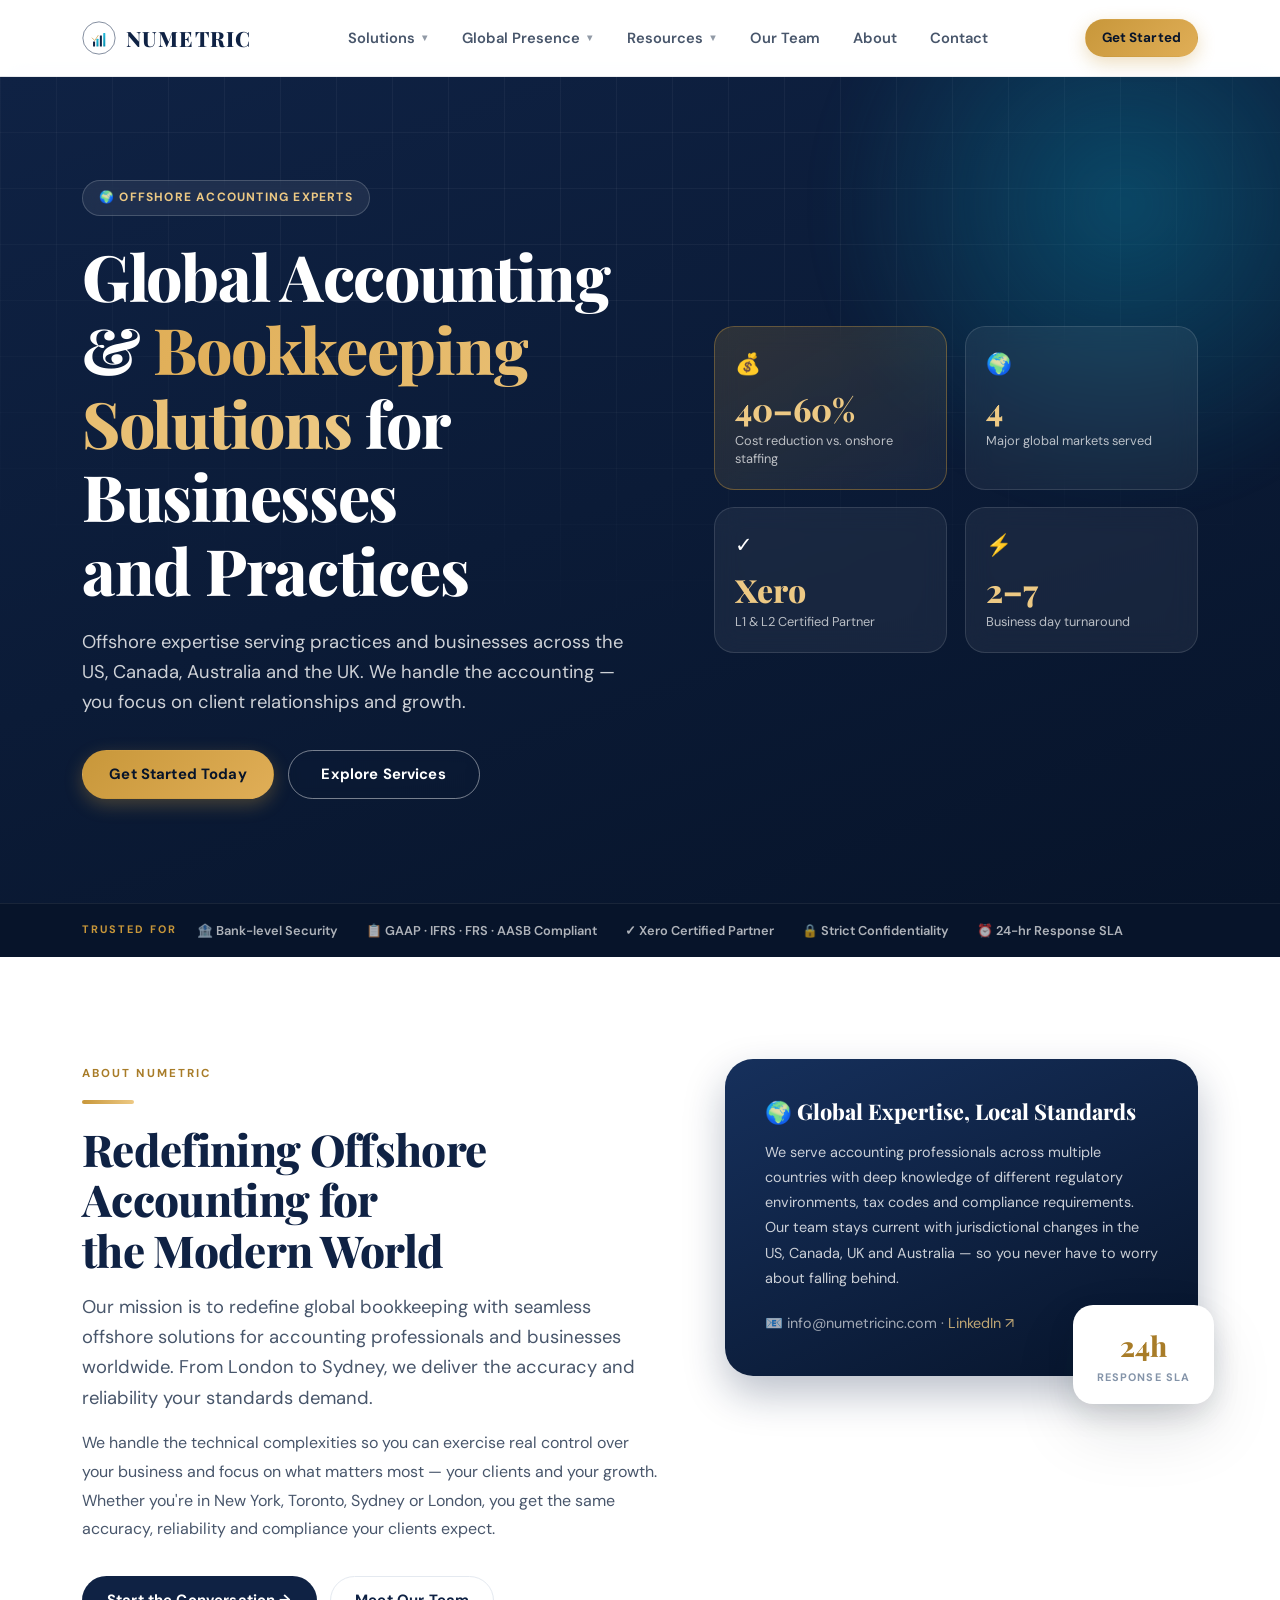
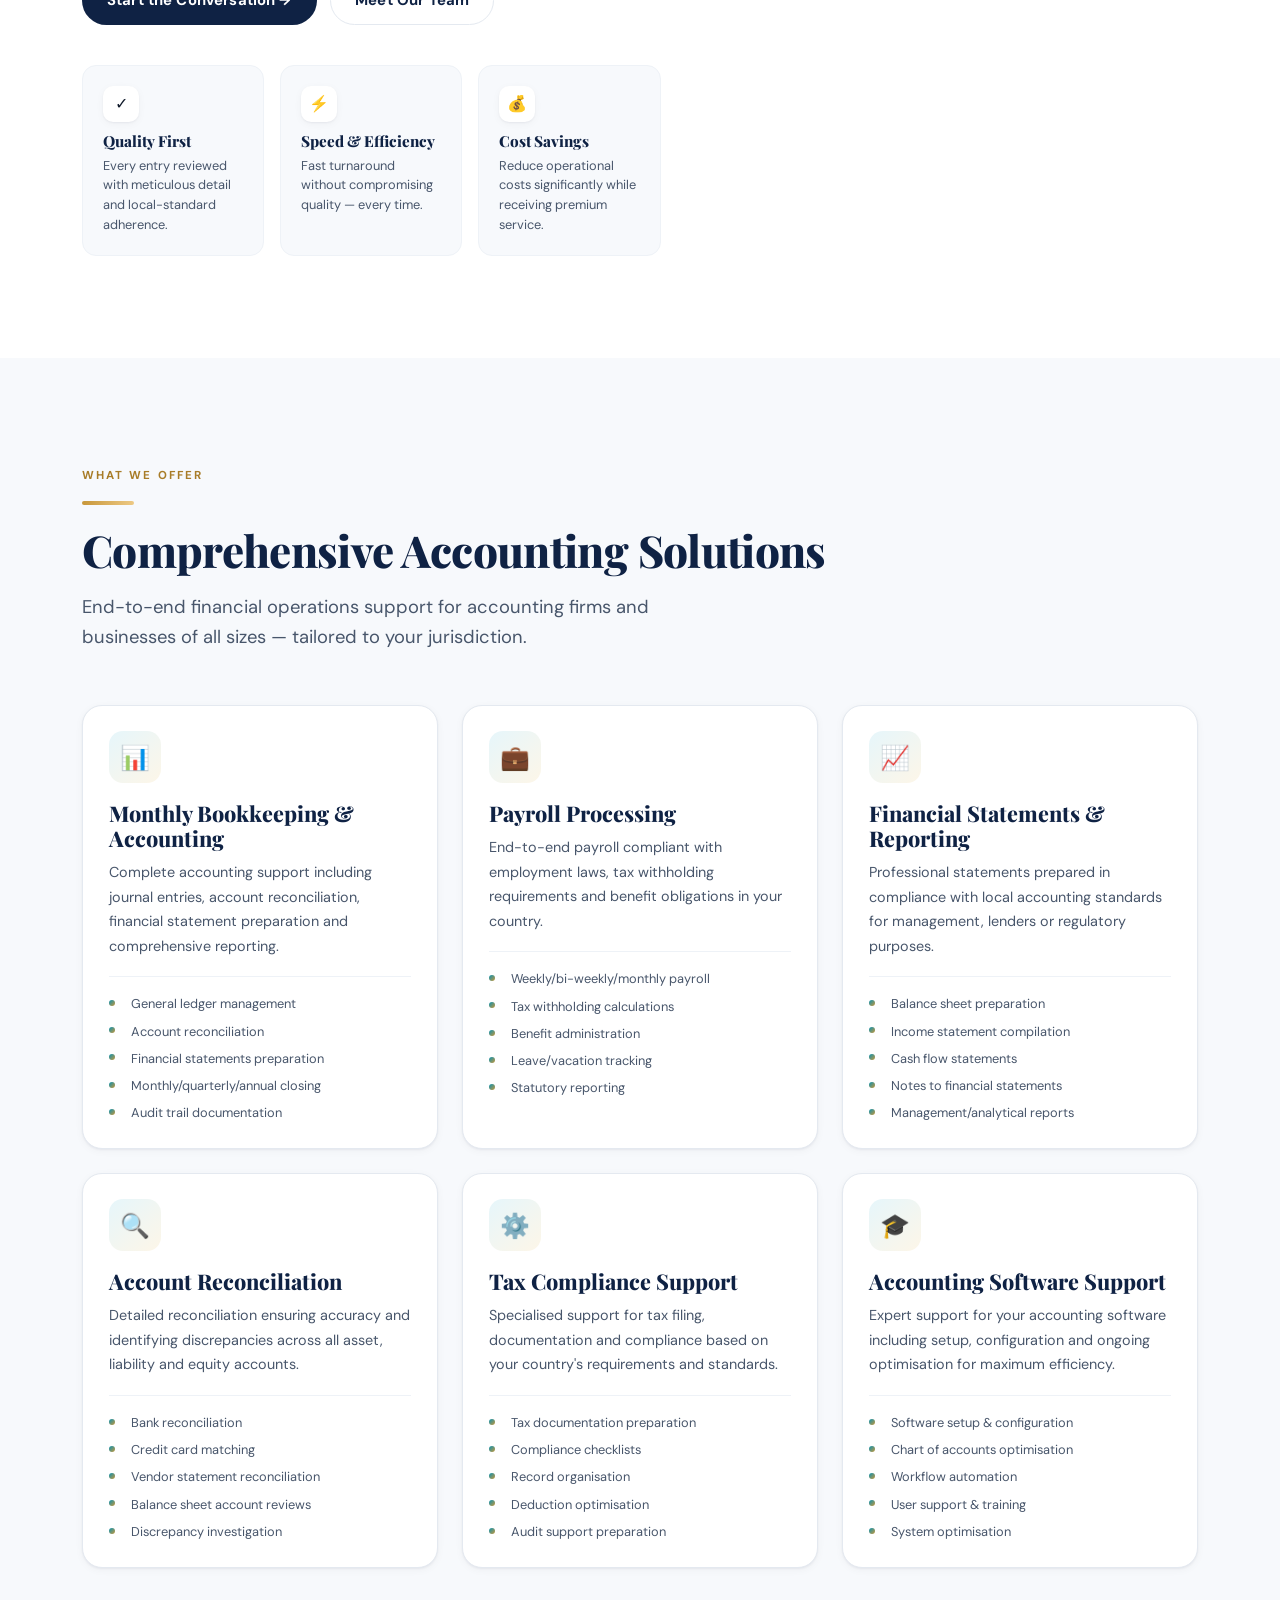
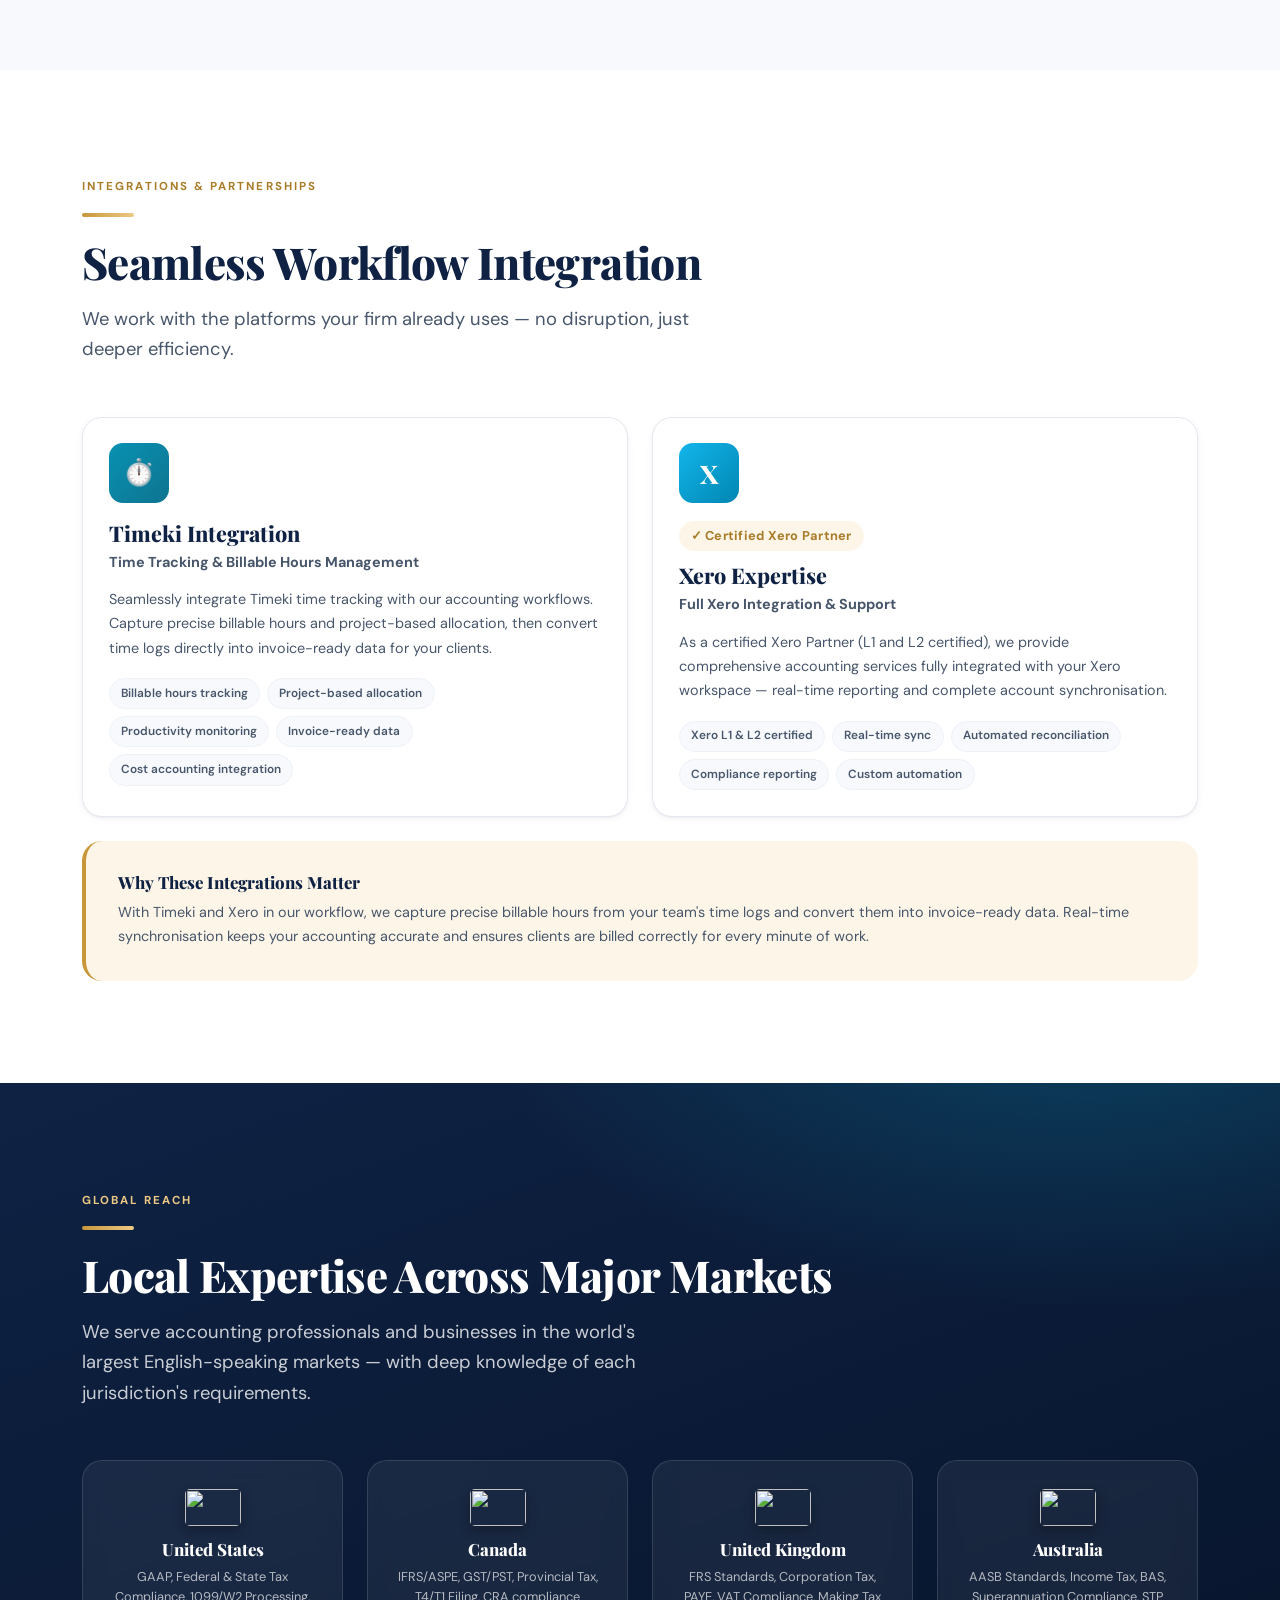
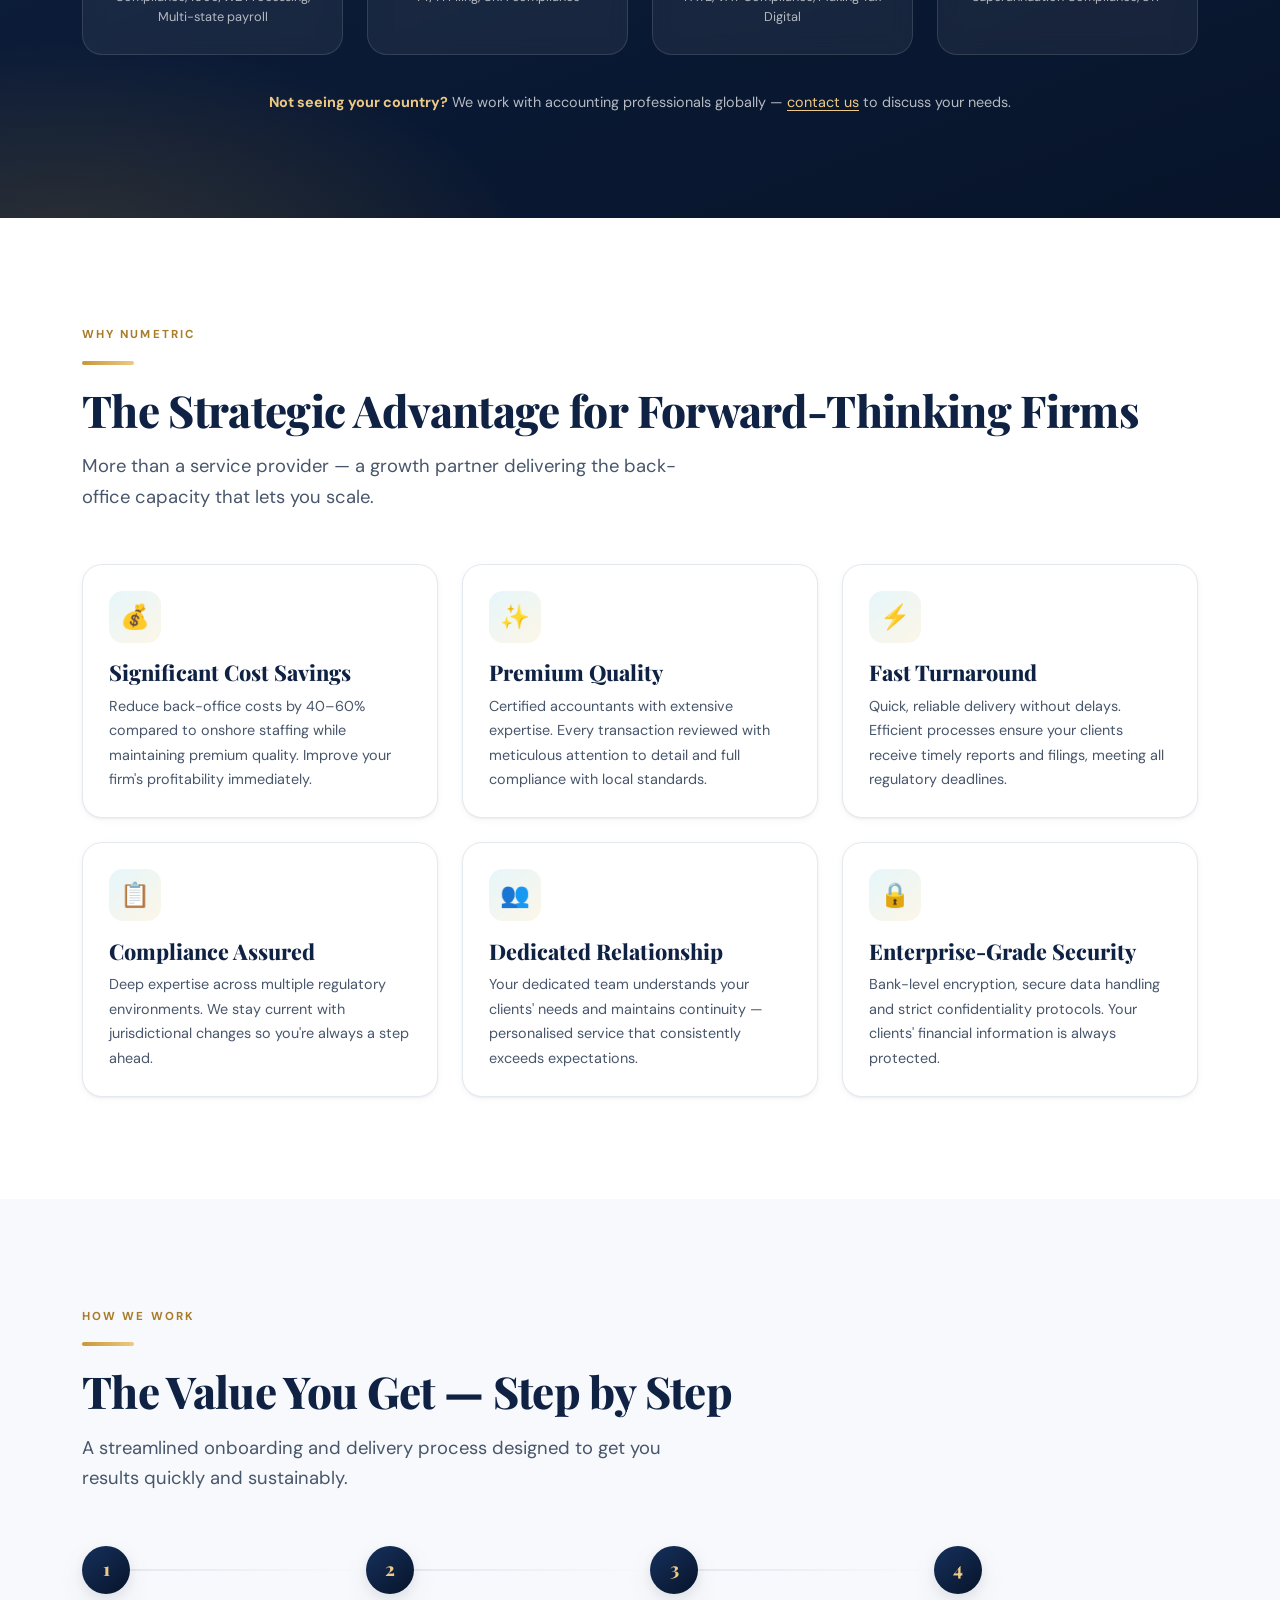
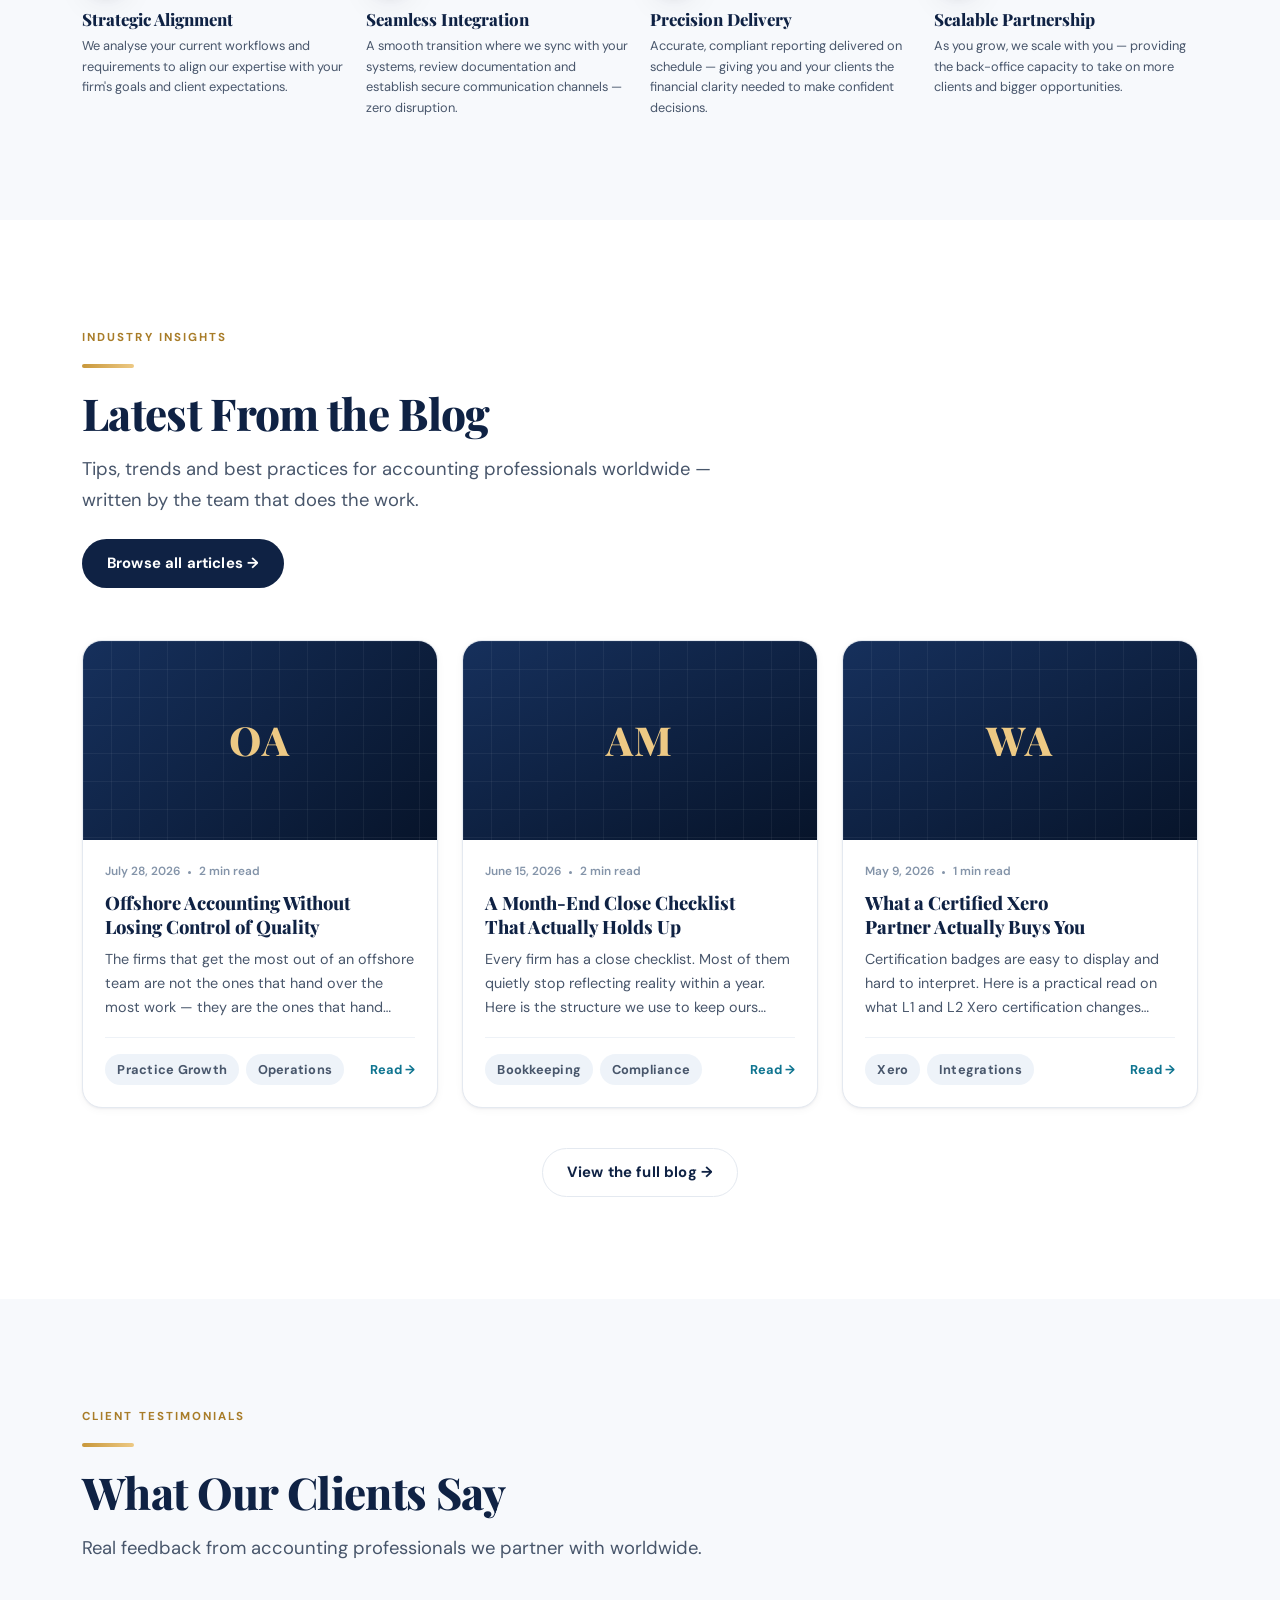
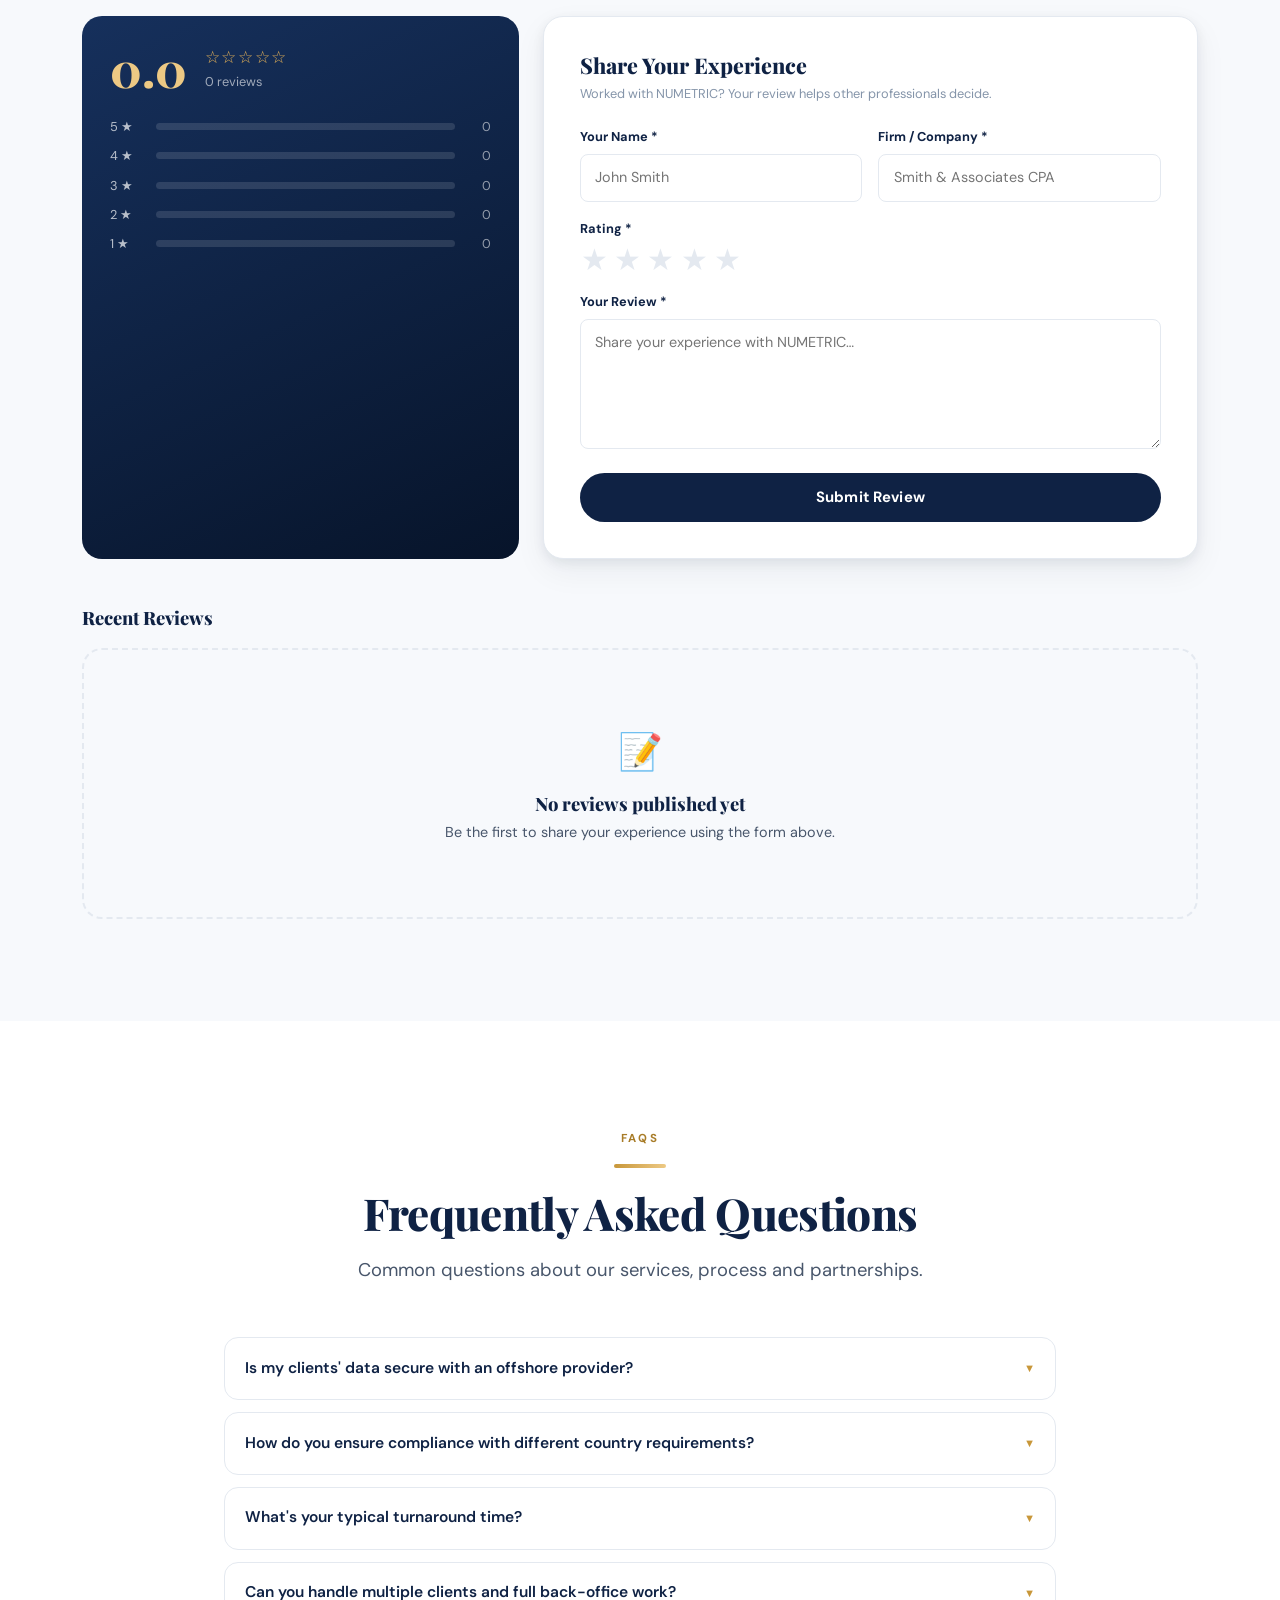
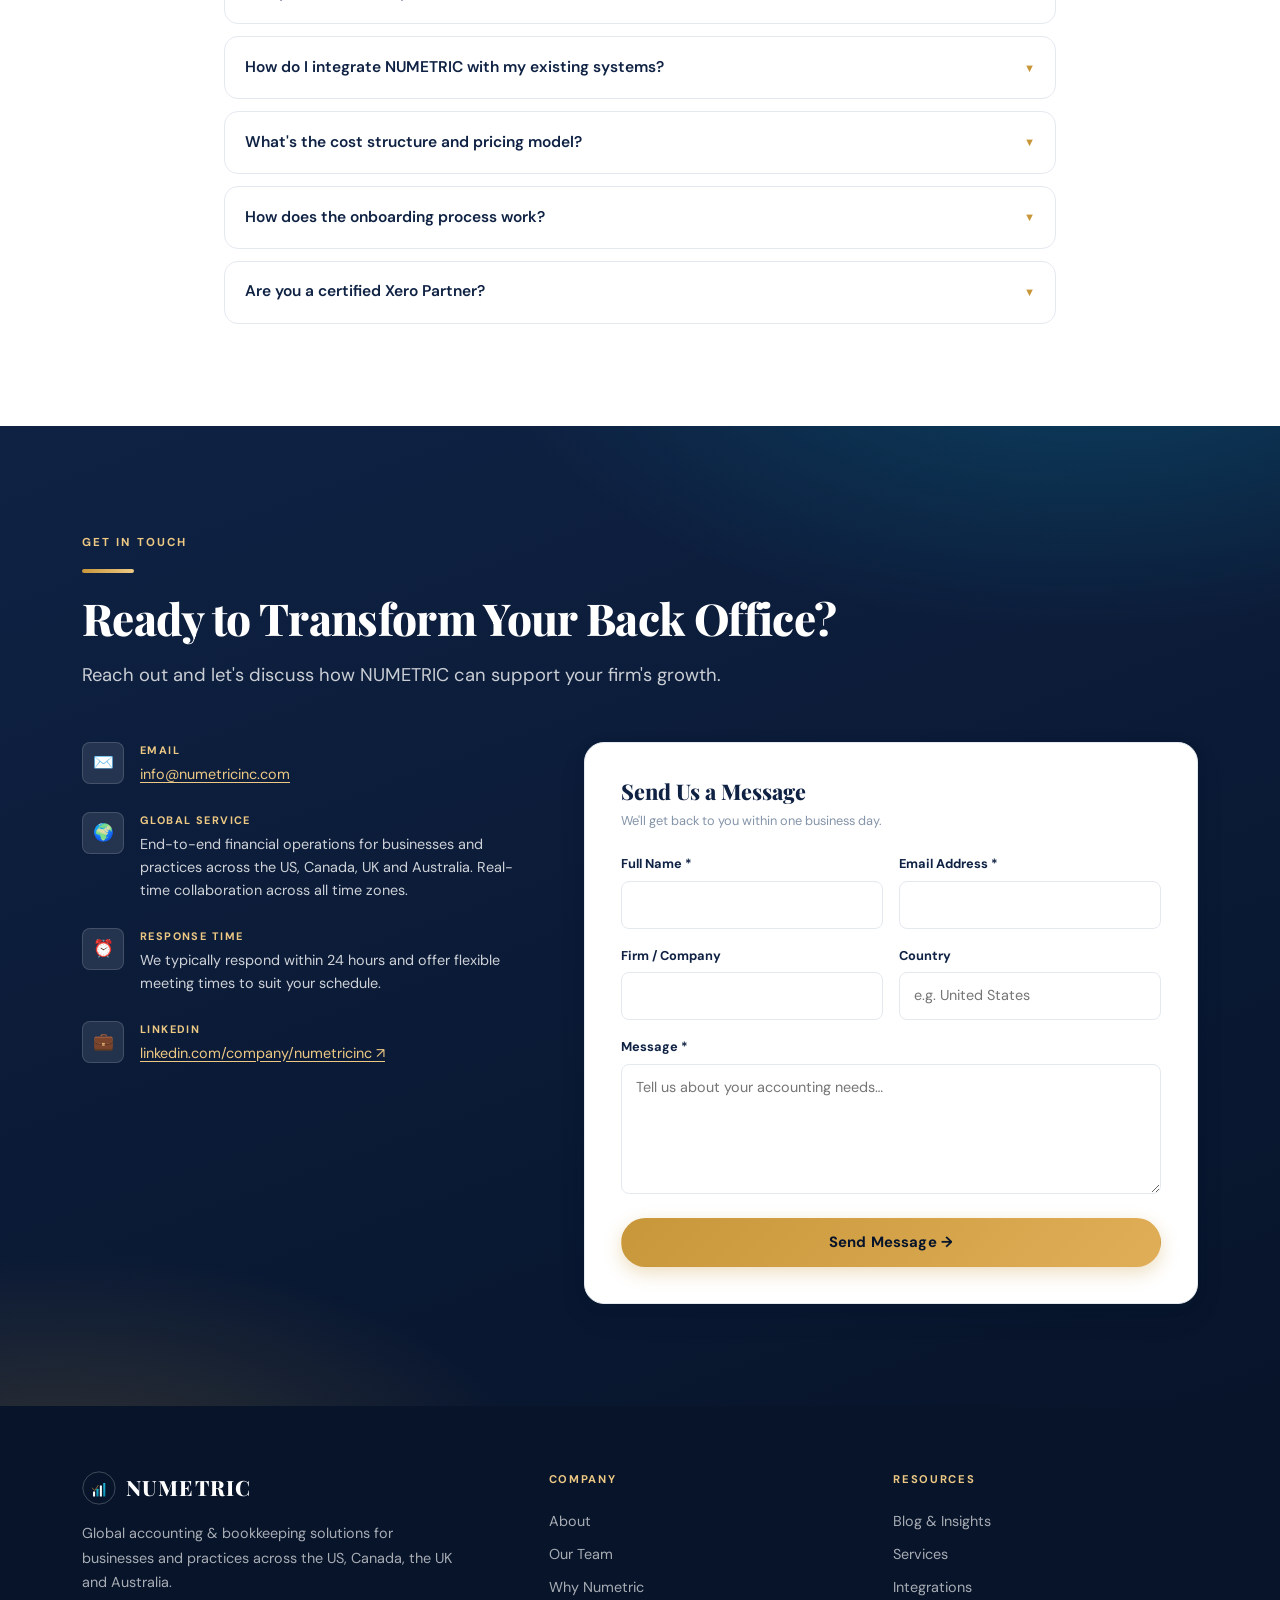
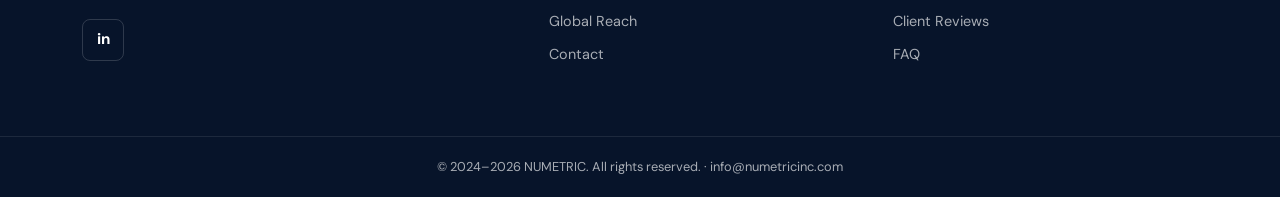
==== commit 13933853: "Add Google site verification meta tag" ====
--- a/index.html
+++ b/index.html
@@ -9,6 +9,7 @@
 <meta property="og:title" content="NUMETRIC — Global Accounting &amp; Bookkeeping Solutions">
 <meta property="og:description" content="Offshore expertise serving practices and businesses across the US, Canada, Australia and the UK.">
 <meta property="og:type" content="website">
+<meta name="google-site-verification" content="ZzxgYuVJzF1w__4zGlW02McqbOPFA1E3jFyg1BRiMZ0" />
 <link rel="preconnect" href="https://fonts.googleapis.com">
 <link rel="preconnect" href="https://fonts.gstatic.com" crossorigin>
 <link href="https://fonts.googleapis.com/css2?family=Playfair+Display:wght@700;800&family=DM+Sans:wght@300;400;500;600;700&display=swap" rel="stylesheet">
--- a/assets/site.css
+++ b/assets/site.css
@@ -412,6 +412,7 @@
     transition: background-color .18s, color .18s, padding-left .18s;
 }
 .dropdown a:hover { background: var(--canvas); color: var(--navy-800); padding-left: 1rem; }
+.dropdown a[aria-current="page"] { color: var(--navy-800); font-weight: 700; background: var(--canvas); }
 
 /* Hamburger */
 .nav-toggle {
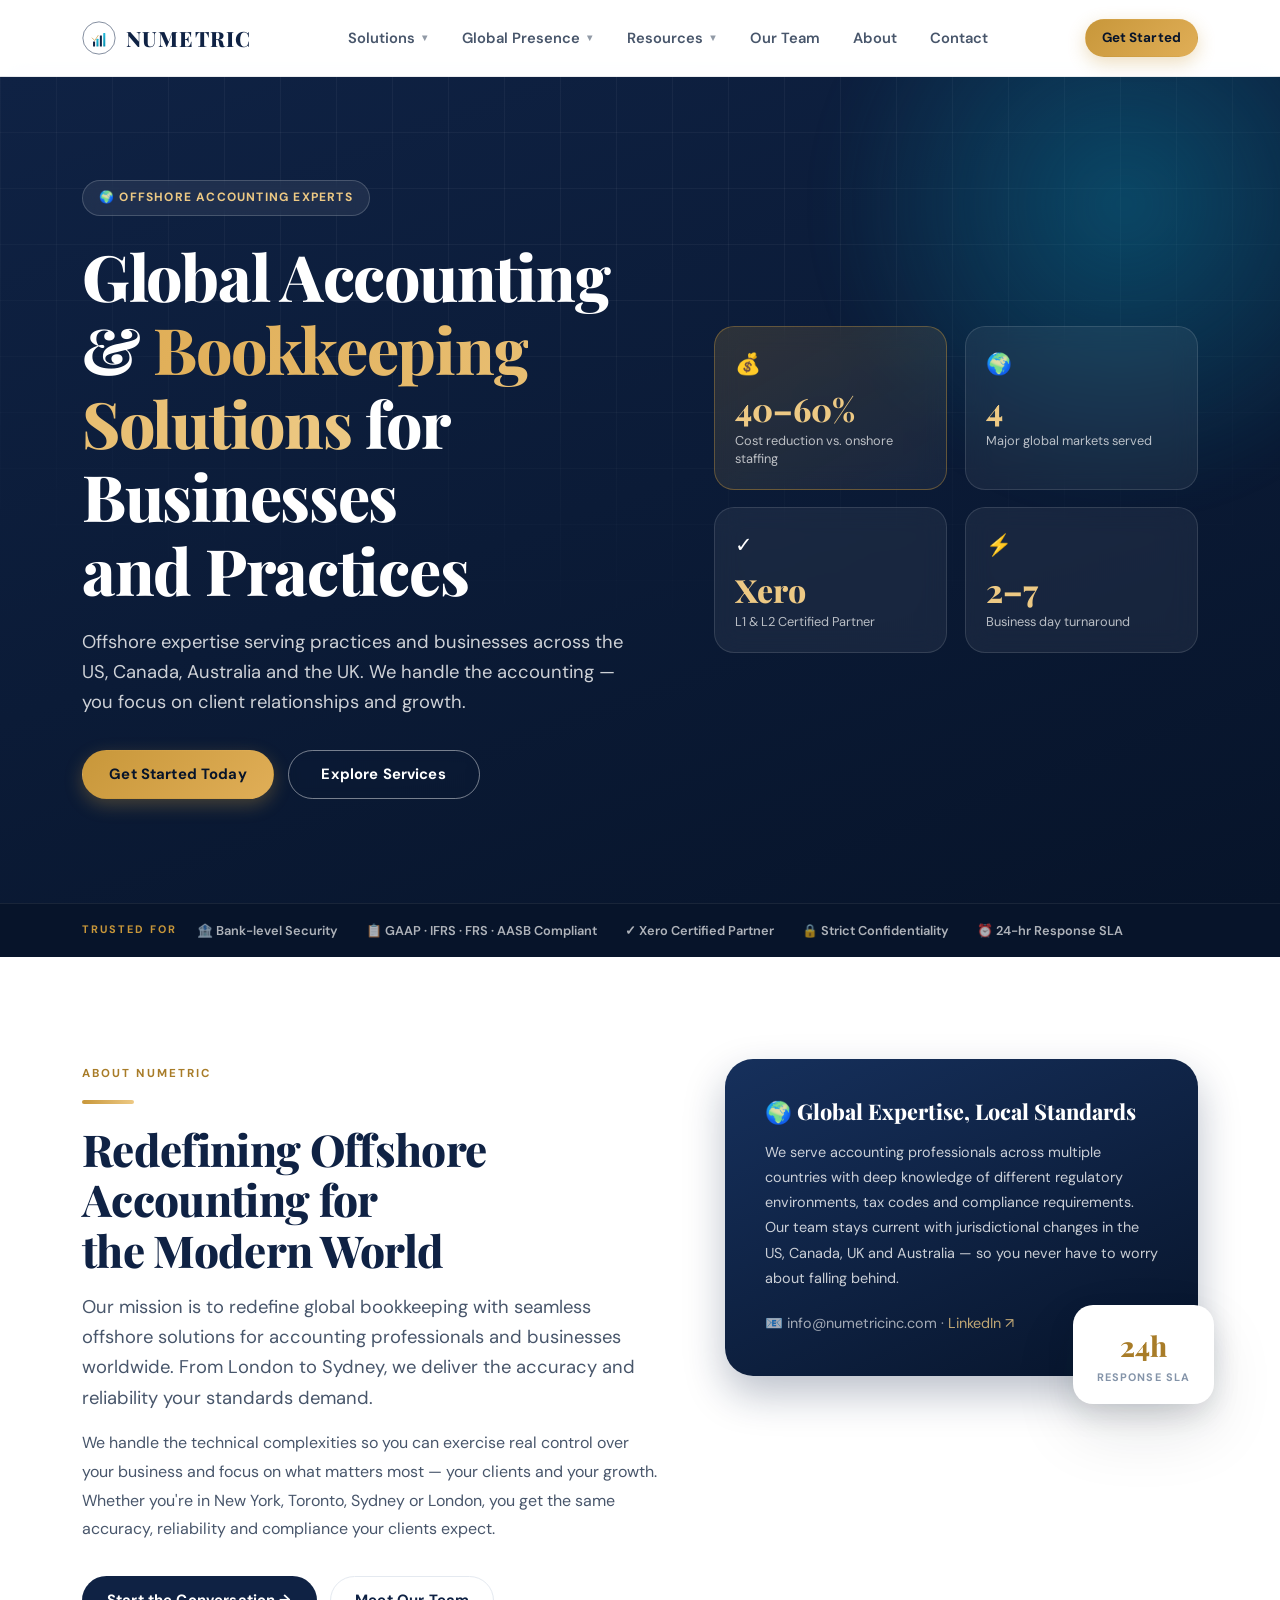
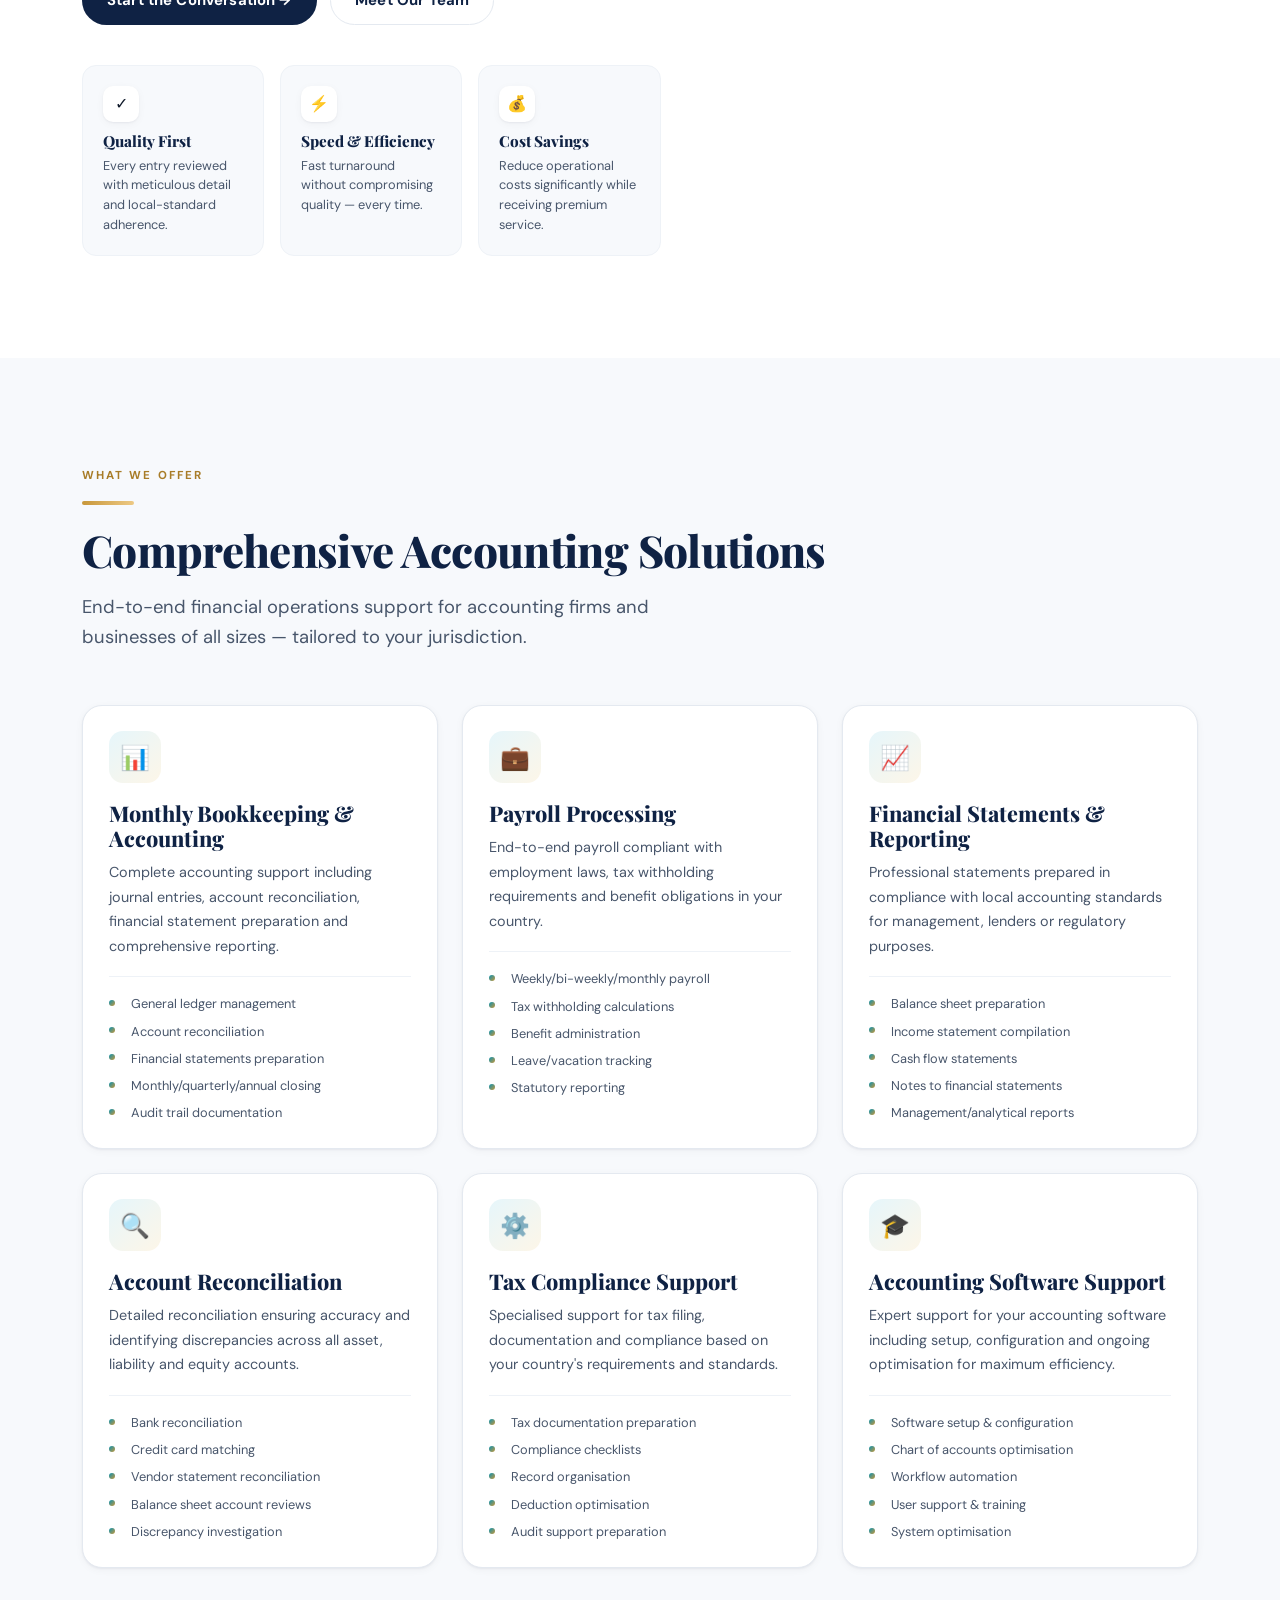
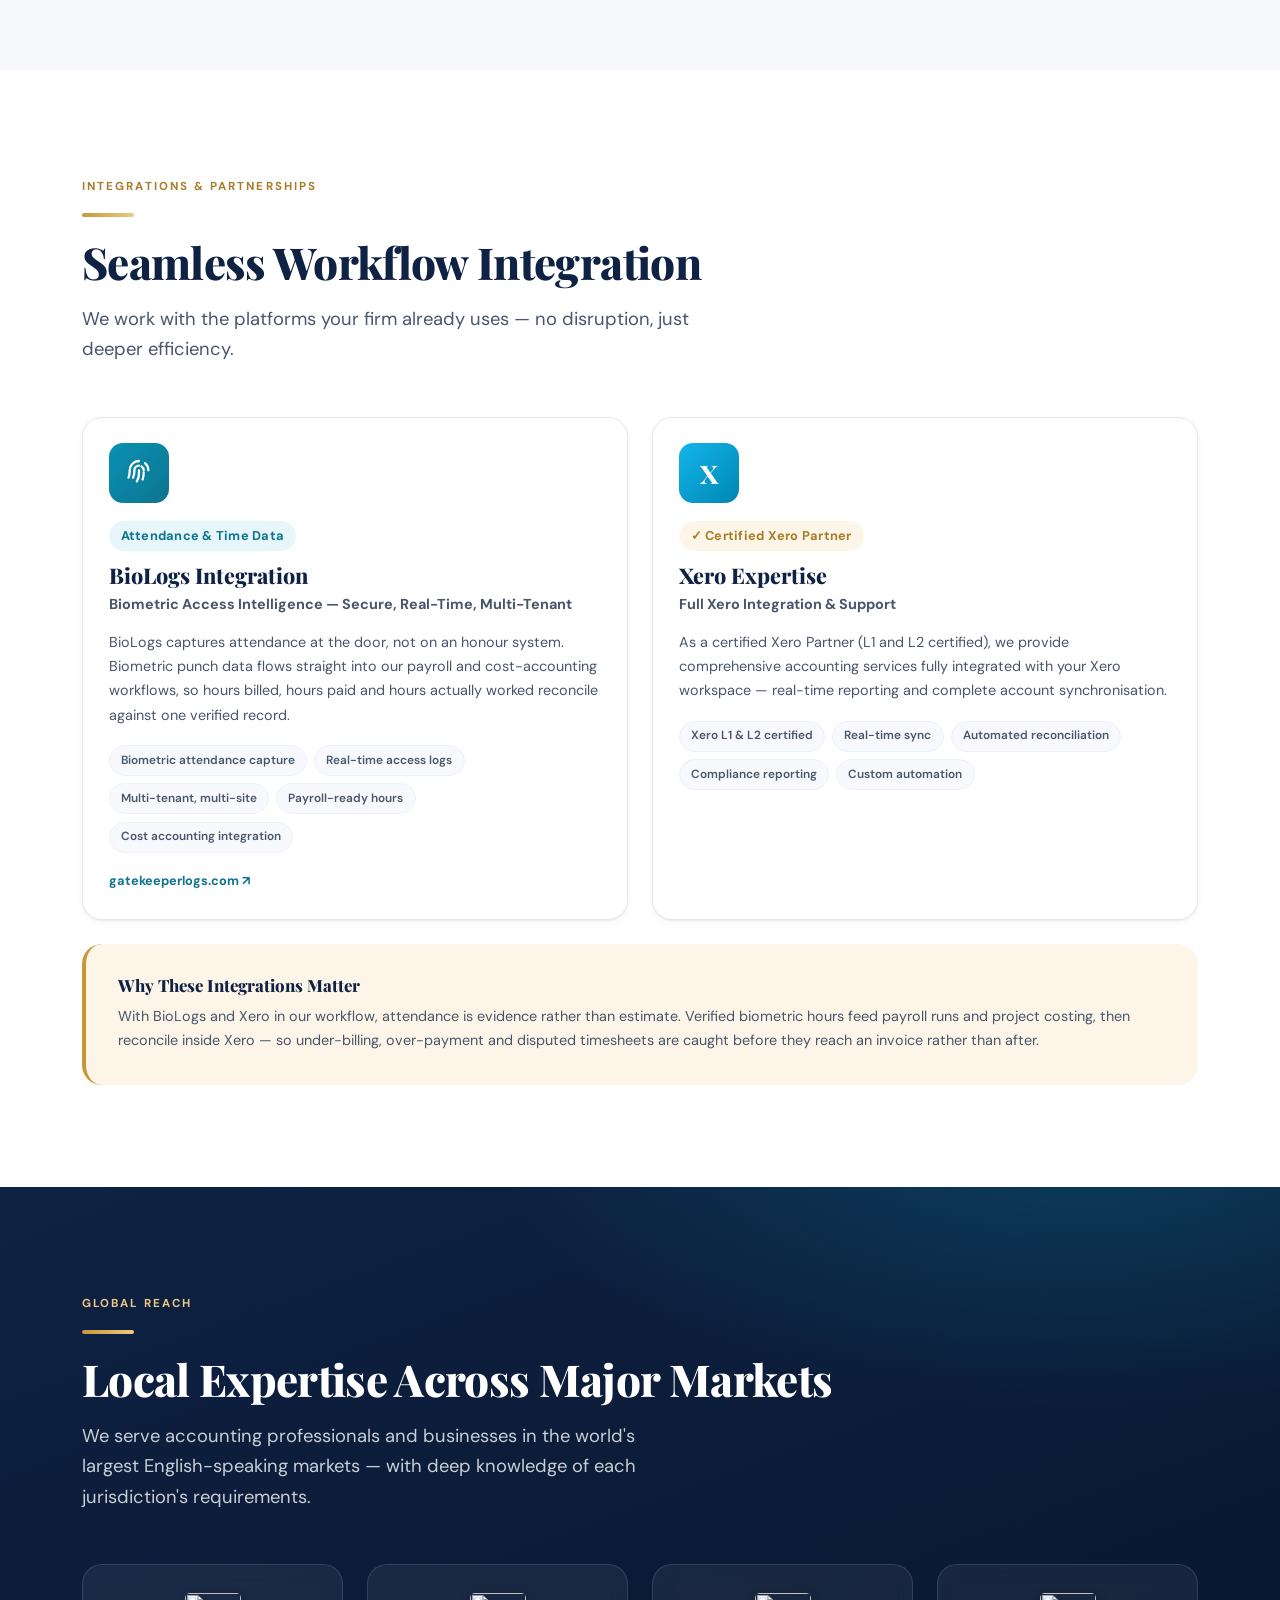
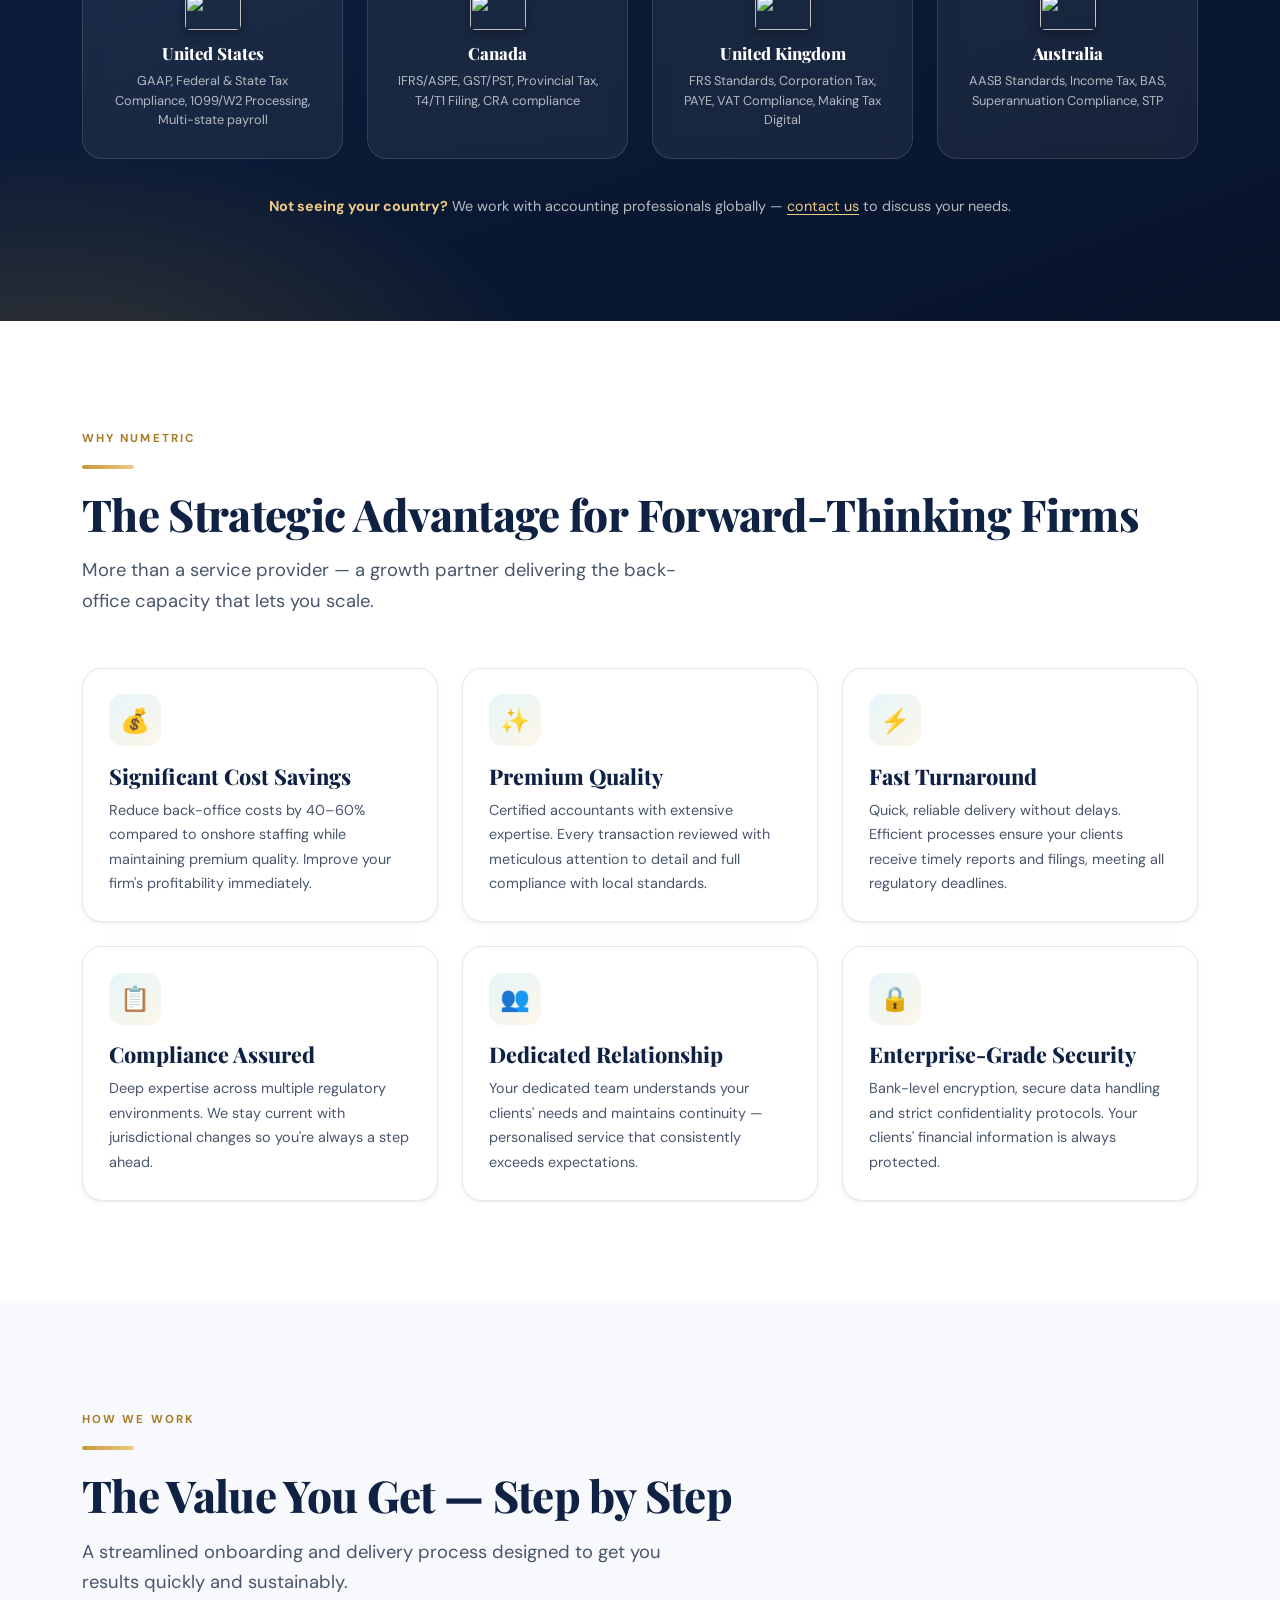
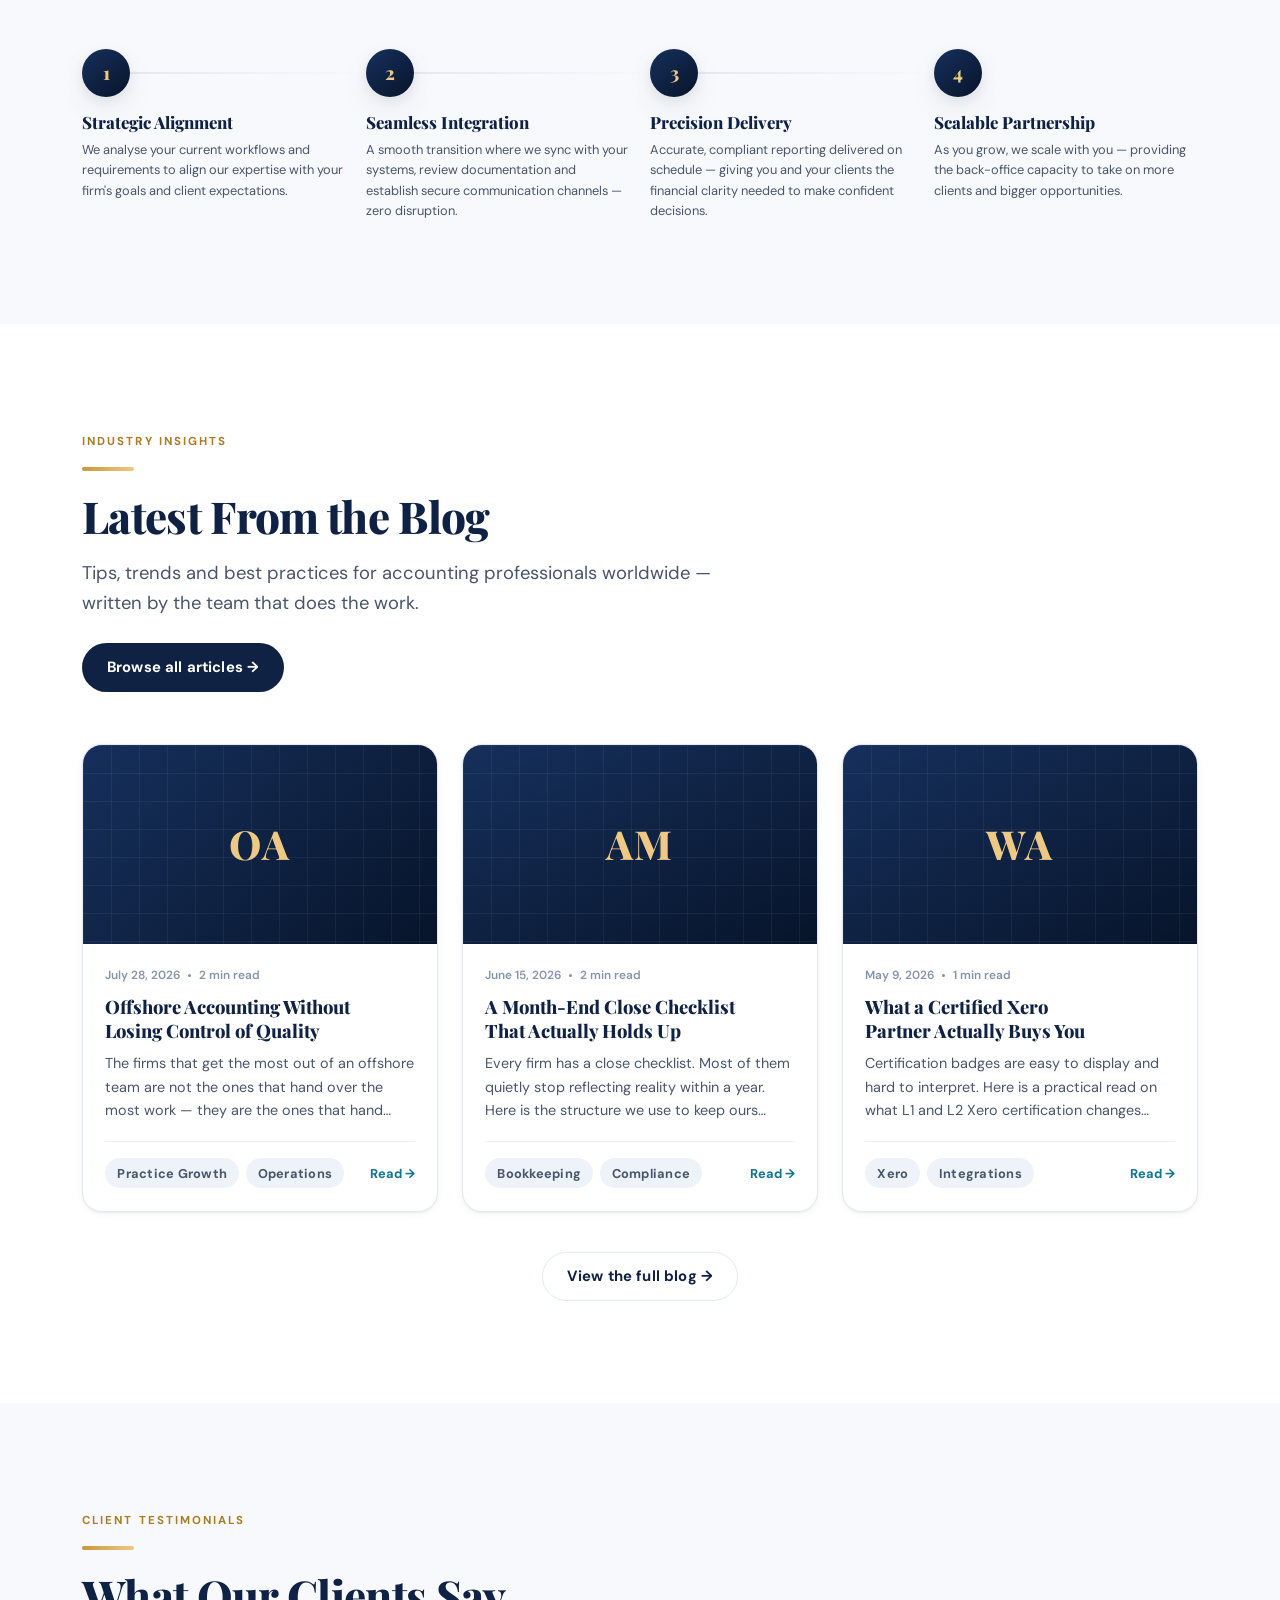
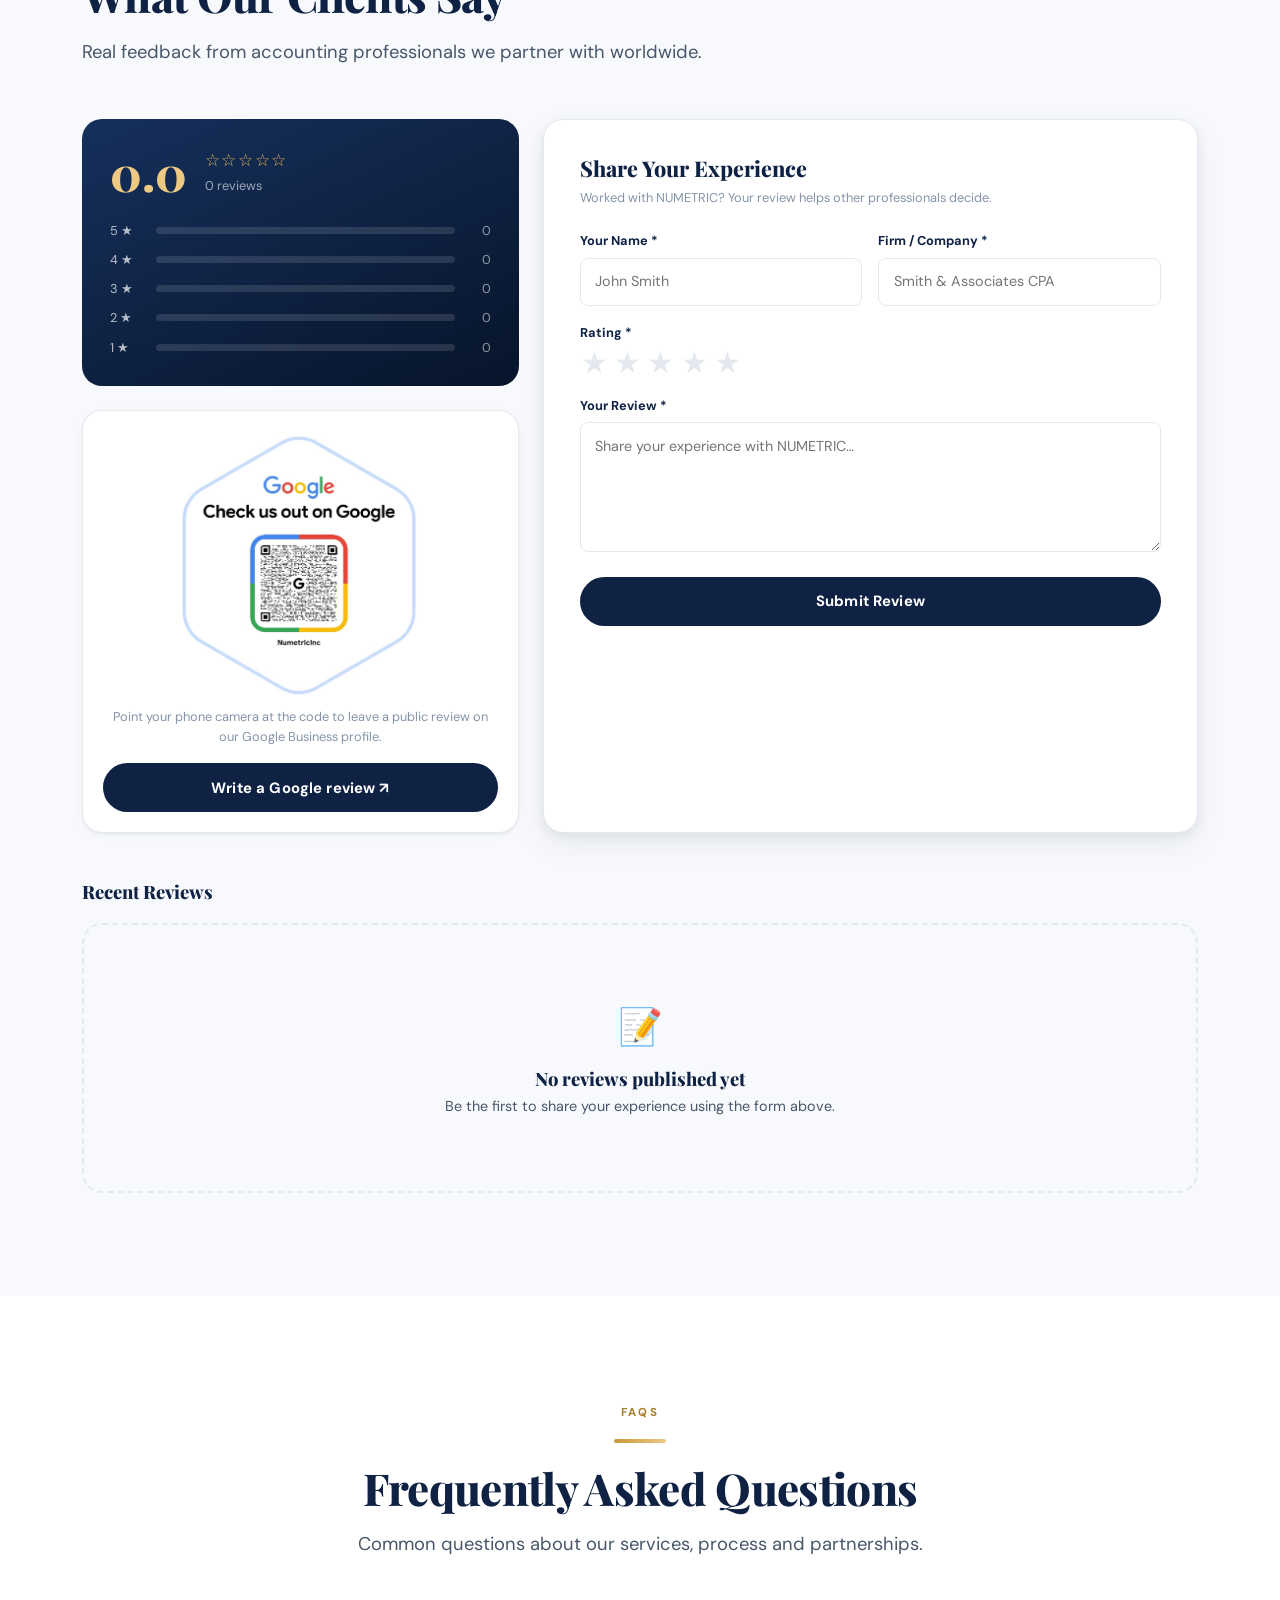
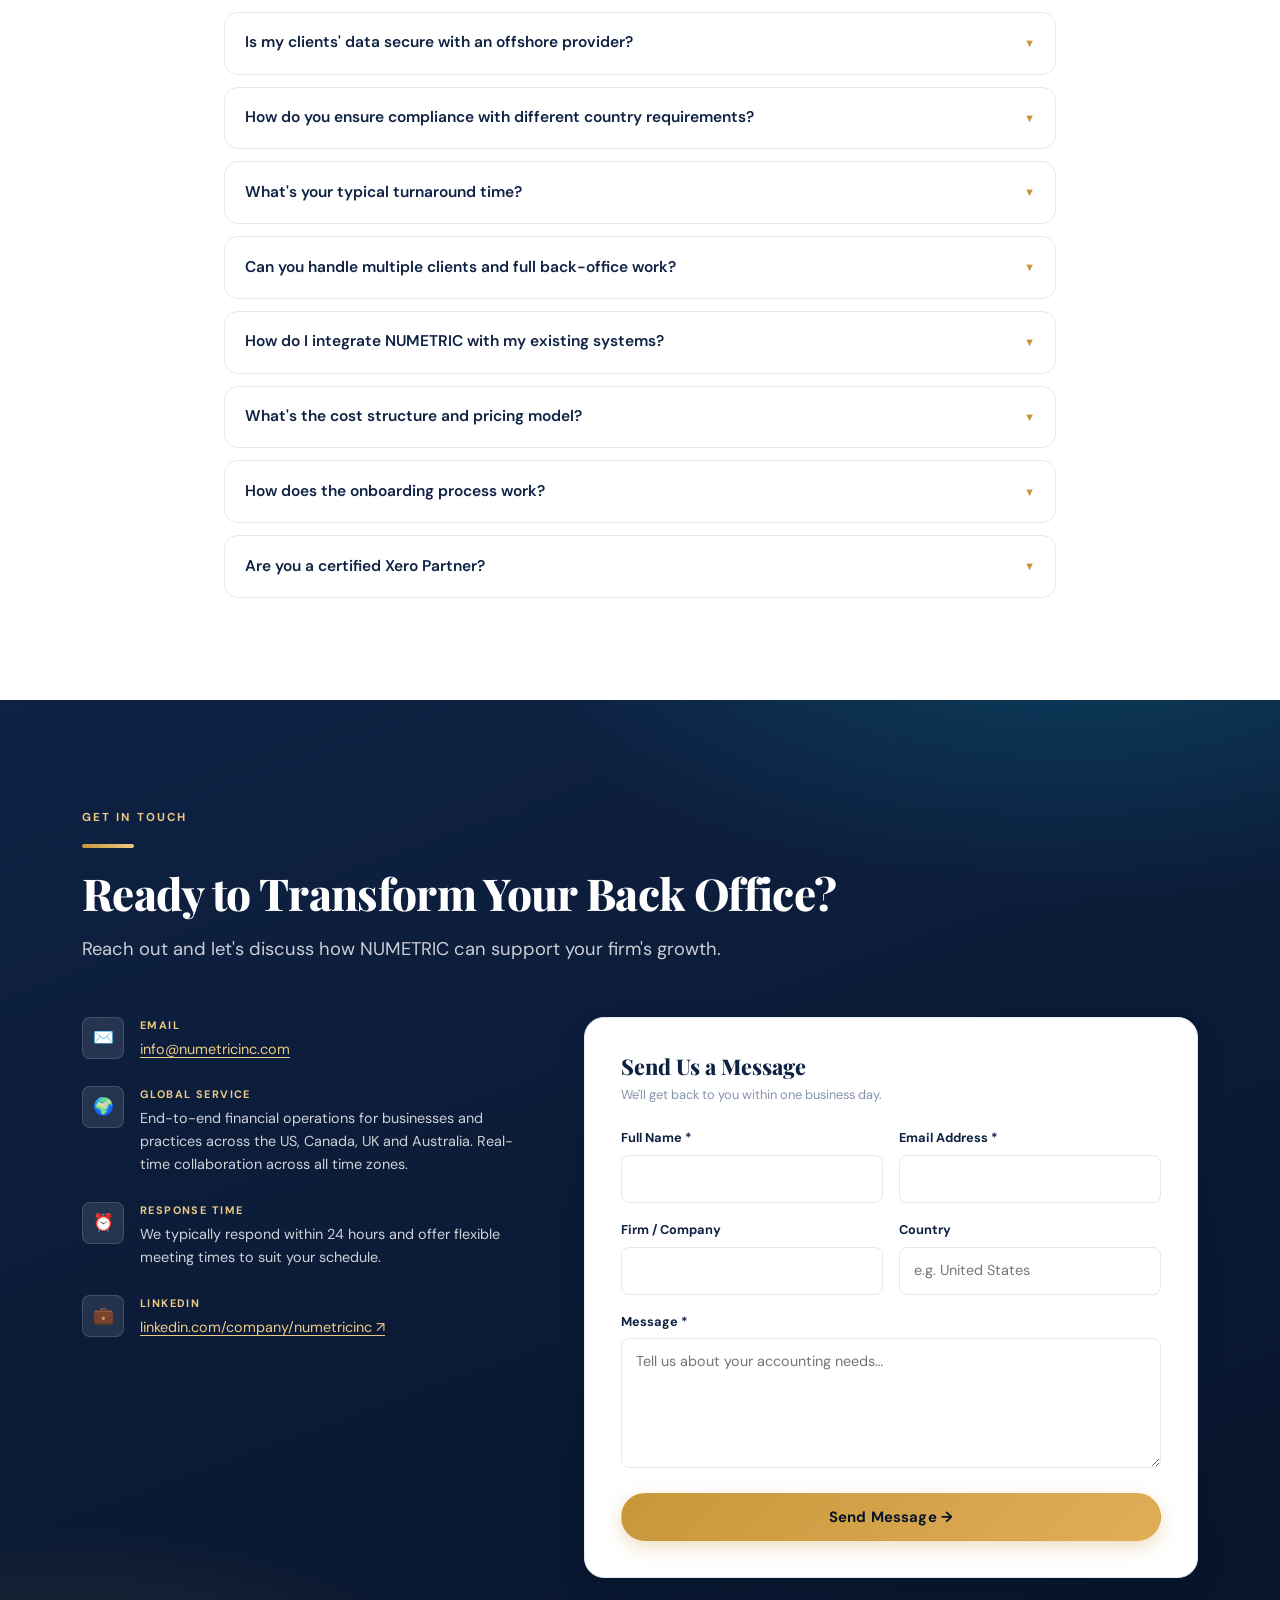
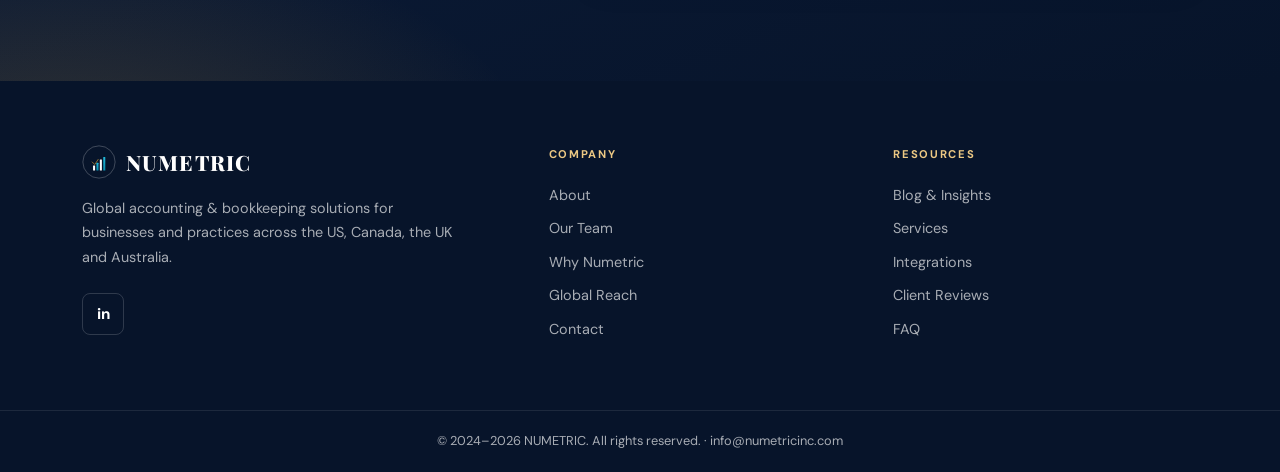
==== commit 71048248: "leadership changes" ====
--- a/index.html
+++ b/index.html
@@ -9,7 +9,6 @@
 <meta property="og:title" content="NUMETRIC — Global Accounting &amp; Bookkeeping Solutions">
 <meta property="og:description" content="Offshore expertise serving practices and businesses across the US, Canada, Australia and the UK.">
 <meta property="og:type" content="website">
-<meta name="google-site-verification" content="ZzxgYuVJzF1w__4zGlW02McqbOPFA1E3jFyg1BRiMZ0" />
 <link rel="preconnect" href="https://fonts.googleapis.com">
 <link rel="preconnect" href="https://fonts.gstatic.com" crossorigin>
 <link href="https://fonts.googleapis.com/css2?family=Playfair+Display:wght@700;800&family=DM+Sans:wght@300;400;500;600;700&display=swap" rel="stylesheet">
@@ -221,17 +220,30 @@
 
         <div class="grid grid-2">
             <article class="card card-hover card-accent intg" data-reveal>
-                <div class="intg-logo timeki">⏱️</div>
-                <h3>Timeki Integration</h3>
-                <p class="intg-sub">Time Tracking &amp; Billable Hours Management</p>
-                <p>Seamlessly integrate Timeki time tracking with our accounting workflows. Capture precise
-                   billable hours and project-based allocation, then convert time logs directly into
-                   invoice-ready data for your clients.</p>
+                <div class="intg-logo biologs" aria-hidden="true">
+                    <svg viewBox="0 0 24 24" fill="none" stroke="currentColor" stroke-width="1.7"
+                         stroke-linecap="round" stroke-linejoin="round">
+                        <path d="M12 3a7 7 0 0 0-7 7v1a12 12 0 0 1-.9 4.5"/>
+                        <path d="M12 6.5A3.5 3.5 0 0 0 8.5 10v1.5a9 9 0 0 1-1 4"/>
+                        <path d="M12 10v2a13 13 0 0 1-1.6 6.3"/>
+                        <path d="M15.5 10a3.5 3.5 0 0 0-1.6-2.9"/>
+                        <path d="M15.5 11.5a15 15 0 0 1-.8 5.4"/>
+                        <path d="M19 10a7 7 0 0 0-2.5-5.4"/>
+                    </svg>
+                </div>
+                <span class="tag" style="margin-bottom:.75rem">Attendance &amp; Time Data</span>
+                <h3>BioLogs Integration</h3>
+                <p class="intg-sub">Biometric Access Intelligence — Secure, Real-Time, Multi-Tenant</p>
+                <p>BioLogs captures attendance at the door, not on an honour system. Biometric punch data
+                   flows straight into our payroll and cost-accounting workflows, so hours billed, hours
+                   paid and hours actually worked reconcile against one verified record.</p>
                 <ul class="intg-features">
-                    <li>Billable hours tracking</li><li>Project-based allocation</li>
-                    <li>Productivity monitoring</li><li>Invoice-ready data</li>
+                    <li>Biometric attendance capture</li><li>Real-time access logs</li>
+                    <li>Multi-tenant, multi-site</li><li>Payroll-ready hours</li>
                     <li>Cost accounting integration</li>
                 </ul>
+                <a class="intg-link" href="https://gatekeeperlogs.com" target="_blank" rel="noopener">
+                    gatekeeperlogs.com ↗</a>
             </article>
             <article class="card card-hover card-accent intg" data-reveal>
                 <div class="intg-logo xero">X</div>
@@ -251,9 +263,10 @@
 
         <div class="note-panel" data-reveal>
             <h4>Why These Integrations Matter</h4>
-            <p>With Timeki and Xero in our workflow, we capture precise billable hours from your team's
-               time logs and convert them into invoice-ready data. Real-time synchronisation keeps your
-               accounting accurate and ensures clients are billed correctly for every minute of work.</p>
+            <p>With BioLogs and Xero in our workflow, attendance is evidence rather than estimate.
+               Verified biometric hours feed payroll runs and project costing, then reconcile inside
+               Xero — so under-billing, over-payment and disputed timesheets are caught before they
+               reach an invoice rather than after.</p>
         </div>
     </div>
 </section>
@@ -404,15 +417,30 @@
         </div>
 
         <div class="reviews-layout">
-            <div class="rating-summary" data-reveal>
-                <div class="rating-top">
-                    <div class="rating-num" id="avgNum">0.0</div>
-                    <div>
-                        <div class="rating-stars" id="avgStars">☆☆☆☆☆</div>
-                        <div class="rating-count"><span id="totalRev">0</span> reviews</div>
+            <div class="reviews-aside">
+                <div class="rating-summary" data-reveal>
+                    <div class="rating-top">
+                        <div class="rating-num" id="avgNum">0.0</div>
+                        <div>
+                            <div class="rating-stars" id="avgStars">☆☆☆☆☆</div>
+                            <div class="rating-count"><span id="totalRev">0</span> reviews</div>
+                        </div>
                     </div>
+                    <div id="ratingBars"></div>
                 </div>
-                <div id="ratingBars"></div>
+
+                <!-- Scan-to-review card. The artwork already carries the Google
+                     wordmark, so the card adds no competing heading — only the
+                     tap route a phone user needs, since nobody can scan a code
+                     on the screen they are holding. -->
+                <div class="gr-card" data-reveal>
+                    <img class="gr-qr" src="/assets/google-review-qr.jpeg" width="486" height="543"
+                         alt="QR code linking to NUMETRIC's Google review page" loading="lazy">
+                    <p class="gr-note">Point your phone camera at the code to leave a public
+                        review on our Google Business profile.</p>
+                    <a class="btn btn-navy btn-block gr-btn" id="googleReviewBtn"
+                       href="#" target="_blank" rel="noopener">Write a Google review ↗</a>
+                </div>
             </div>
 
             <div class="panel" data-reveal>
@@ -443,7 +471,10 @@
             </div>
         </div>
 
-        <h3 style="font-size:1.15rem;color:var(--navy-800);margin-bottom:1.25rem">Recent Reviews</h3>
+        <div class="reviews-head">
+            <h3>Recent Reviews</h3>
+            <span class="live-dot" id="reviewsLive" hidden>Live from client submissions</span>
+        </div>
         <div class="grid grid-3" id="reviewsGrid"></div>
     </div>
 </section>
@@ -548,9 +579,16 @@
     });
     starRow.addEventListener('mouseleave', () => paint(rating));
 
+    /* Scan-to-review card: the QR is baked into the artwork, the button is the
+       tap route for the phone that cannot scan its own screen. */
+    document.getElementById('googleReviewBtn').href = NM.CONFIG.googleReviewUrl;
+
     async function renderReviews() {
         const revs = await NM.getReviews();
         const box = document.getElementById('reviewsGrid');
+        /* Only claim "live" when the sheet is actually wired up and answering. */
+        document.getElementById('reviewsLive').hidden =
+            !revs.some(r => r.source === 'sheet');
         box.innerHTML = revs.length
             ? revs.map(r => `
                 <article class="card review-card" data-reveal>
@@ -597,33 +635,61 @@
             toast.className = 'toast error show';
             return;
         }
-        /* Held locally until an admin exports and commits it — see /studio. */
-        const list = NM.readLocal(NM.KEYS.reviews);
-        list.unshift({
+        const btn = e.target.querySelector('button[type=submit]');
+        const entry = {
             id: Date.now(),
             name: document.getElementById('revName').value.trim(),
             company: document.getElementById('revCompany').value.trim(),
             rating,
             text: document.getElementById('revText').value.trim(),
             date: new Date().toISOString().slice(0, 10)
-        });
+        };
+
+        btn.disabled = true;
+        const sent = await NM.submitToGoogleForm(NM.CONFIG.reviewForm, entry);
+        btn.disabled = false;
+
+        /* Whether or not the Google Form is wired up yet, keep a local copy so
+           the visitor sees their own words straight away and no submission is
+           ever lost. Once approved in the sheet it returns for everyone. */
+        const list = NM.readLocal(NM.KEYS.reviews);
+        list.unshift(entry);
         NM.writeLocal(NM.KEYS.reviews, list);
 
-        toast.textContent = '✓ Thank you! Your review has been submitted for moderation.';
+        toast.textContent = sent
+            ? '✓ Thank you! Your review has been received and will appear once approved.'
+            : '✓ Thank you! Your review has been saved and is awaiting moderation.';
         toast.className = 'toast show';
         e.target.reset(); rating = 0; paint(0);
         await renderReviews();
     });
 
     /* ── Contact ───────────────────────────────────────────────────── */
-    document.getElementById('contactForm').addEventListener('submit', (e) => {
+    document.getElementById('contactForm').addEventListener('submit', async (e) => {
         e.preventDefault();
         const toast = document.getElementById('contactToast');
+        const btn = e.target.querySelector('button[type=submit]');
         const name = document.getElementById('cName').value.trim();
-        toast.innerHTML = `✓ Thanks ${NM.esc(name)} — we've noted your enquiry. ` +
-            `For an immediate response, email <strong>info@numetricinc.com</strong>.`;
-        toast.className = 'toast show';
-        e.target.reset();
+
+        btn.disabled = true;
+        const sent = await NM.submitToGoogleForm(NM.CONFIG.contactForm, {
+            name,
+            email: document.getElementById('cEmail').value.trim(),
+            company: document.getElementById('cCompany').value.trim(),
+            country: document.getElementById('cCountry').value.trim(),
+            message: document.getElementById('cMessage').value.trim()
+        });
+        btn.disabled = false;
+
+        /* Unconfigured forms must not pretend the message went anywhere —
+           point the visitor at email instead of quietly dropping it. */
+        toast.innerHTML = sent
+            ? `✓ Thanks ${NM.esc(name)} — your enquiry has reached us. ` +
+              `We reply within one business day.`
+            : `Thanks ${NM.esc(name)} — please email <strong>info@numetricinc.com</strong> ` +
+              `so we can pick this up right away.`;
+        toast.className = sent ? 'toast show' : 'toast error show';
+        if (sent) e.target.reset();
     });
 });
 </script>
--- a/assets/site.css
+++ b/assets/site.css
@@ -726,7 +726,8 @@
     color: #fff;
     margin-bottom: 1.1rem;
 }
-.intg-logo.timeki { background: linear-gradient(135deg, var(--teal-500), var(--teal-600)); }
+.intg-logo.biologs { background: linear-gradient(135deg, var(--teal-500), var(--teal-600)); }
+.intg-logo svg { width: 32px; height: 32px; }
 .intg-logo.xero { background: linear-gradient(135deg, #13b5ea, #0086b3); font-family: var(--font-display); }
 .intg h3 { font-size: var(--fs-h3); color: var(--navy-800); }
 .intg-sub { font-size: var(--fs-xs); font-weight: 700; color: var(--teal-600); margin-block: .25rem .8rem; }
@@ -741,6 +742,15 @@
     font-weight: 600;
     color: var(--slate);
 }
+.intg-link {
+    display: inline-block;
+    margin-top: 1.1rem;
+    font-size: var(--fs-xs);
+    font-weight: 700;
+    color: var(--teal-600);
+    transition: color .2s;
+}
+.intg-link:hover { color: var(--navy-800); }
 
 .note-panel {
     margin-top: 1.5rem;
@@ -1091,6 +1101,71 @@
 .reviews-layout { display: grid; gap: 1.5rem; margin-bottom: 3rem; }
 @media (min-width: 900px) { .reviews-layout { grid-template-columns: .8fr 1.2fr; } }
 
+/* Rating panel and the scan-to-review card share the narrow column so the
+   two "read the reviews / leave a review" routes sit next to each other. */
+.reviews-aside { display: grid; gap: 1.5rem; align-content: start; }
+
+.gr-card {
+    padding: 1.25rem;
+    border-radius: var(--r-lg);
+    background: var(--surface);
+    border: 1px solid var(--line);
+    box-shadow: var(--sh-1);
+    text-align: center;
+}
+/* The artwork is a white hexagon badge — a soft ground stops it floating. */
+.gr-qr {
+    display: block;
+    width: 100%;
+    max-width: 15rem;
+    height: auto;
+    margin: 0 auto;
+    border-radius: var(--r-md);
+    background: #fff;
+}
+.gr-note {
+    margin-block: .5rem 1rem;
+    font-size: var(--fs-xs);
+    color: var(--muted);
+    line-height: 1.6;
+    text-wrap: pretty;
+}
+
+.reviews-head {
+    display: flex;
+    flex-wrap: wrap;
+    align-items: center;
+    gap: .75rem;
+    margin-bottom: 1.25rem;
+}
+.reviews-head h3 { font-size: 1.15rem; color: var(--navy-800); }
+/* An explicit display value outranks the user-agent [hidden] rule, so the
+   badge must opt back out or it shows even with no live source wired up. */
+.live-dot[hidden] { display: none; }
+.live-dot {
+    display: inline-flex;
+    align-items: center;
+    gap: .45rem;
+    font-size: .72rem;
+    font-weight: 700;
+    letter-spacing: .04em;
+    color: var(--teal-600);
+}
+.live-dot::before {
+    content: '';
+    width: .45rem;
+    height: .45rem;
+    border-radius: 50%;
+    background: var(--teal-500);
+    box-shadow: 0 0 0 0 rgba(34, 184, 216, .55);
+    animation: livePulse 2.4s var(--ease) infinite;
+}
+@keyframes livePulse {
+    70%  { box-shadow: 0 0 0 .5rem rgba(34, 184, 216, 0); }
+    100% { box-shadow: 0 0 0 0 rgba(34, 184, 216, 0); }
+}
+@media (prefers-reduced-motion: reduce) { .live-dot::before { animation: none; } }
+
 .rating-summary {
     padding: 1.75rem;
     border-radius: var(--r-lg);
@@ -1358,22 +1433,35 @@
 }
 .member-bio { font-size: var(--fs-sm); color: var(--slate); line-height: 1.7; flex: 1; }
 .member-focus { display: flex; flex-wrap: wrap; gap: .4rem; margin-top: 1.1rem; }
+/* Stacked, not inline: an email address is long enough that side-by-side
+   links wrap into an unreadable ribbon on a phone. */
 .member-links {
-    display: flex;
-    flex-wrap: wrap;
-    gap: .5rem;
+    display: grid;
+    justify-items: start;
+    gap: .55rem;
     margin-top: 1.25rem;
     padding-top: 1.1rem;
     border-top: 1px solid var(--line-soft);
 }
 .member-link {
+    display: flex;
+    align-items: center;
+    gap: .5rem;
+    max-width: 100%;
     font-size: var(--fs-xs);
     font-weight: 700;
     color: var(--teal-600);
     transition: color .2s;
 }
+.member-link svg { width: 1rem; height: 1rem; flex-shrink: 0; }
+/* An email address is longer than a narrow card and must not be truncated —
+   half an address is useless to read. Let it wrap instead, breaking mid-token
+   if the card is narrow enough to require it. */
+.member-link > span:first-of-type {
+    min-width: 0;
+    overflow-wrap: anywhere;
+}
 .member-link:hover { color: var(--navy-800); }
-.member-link + .member-link { padding-left: .75rem; border-left: 1px solid var(--line); }
 
 .team-quote {
     max-width: 44rem;
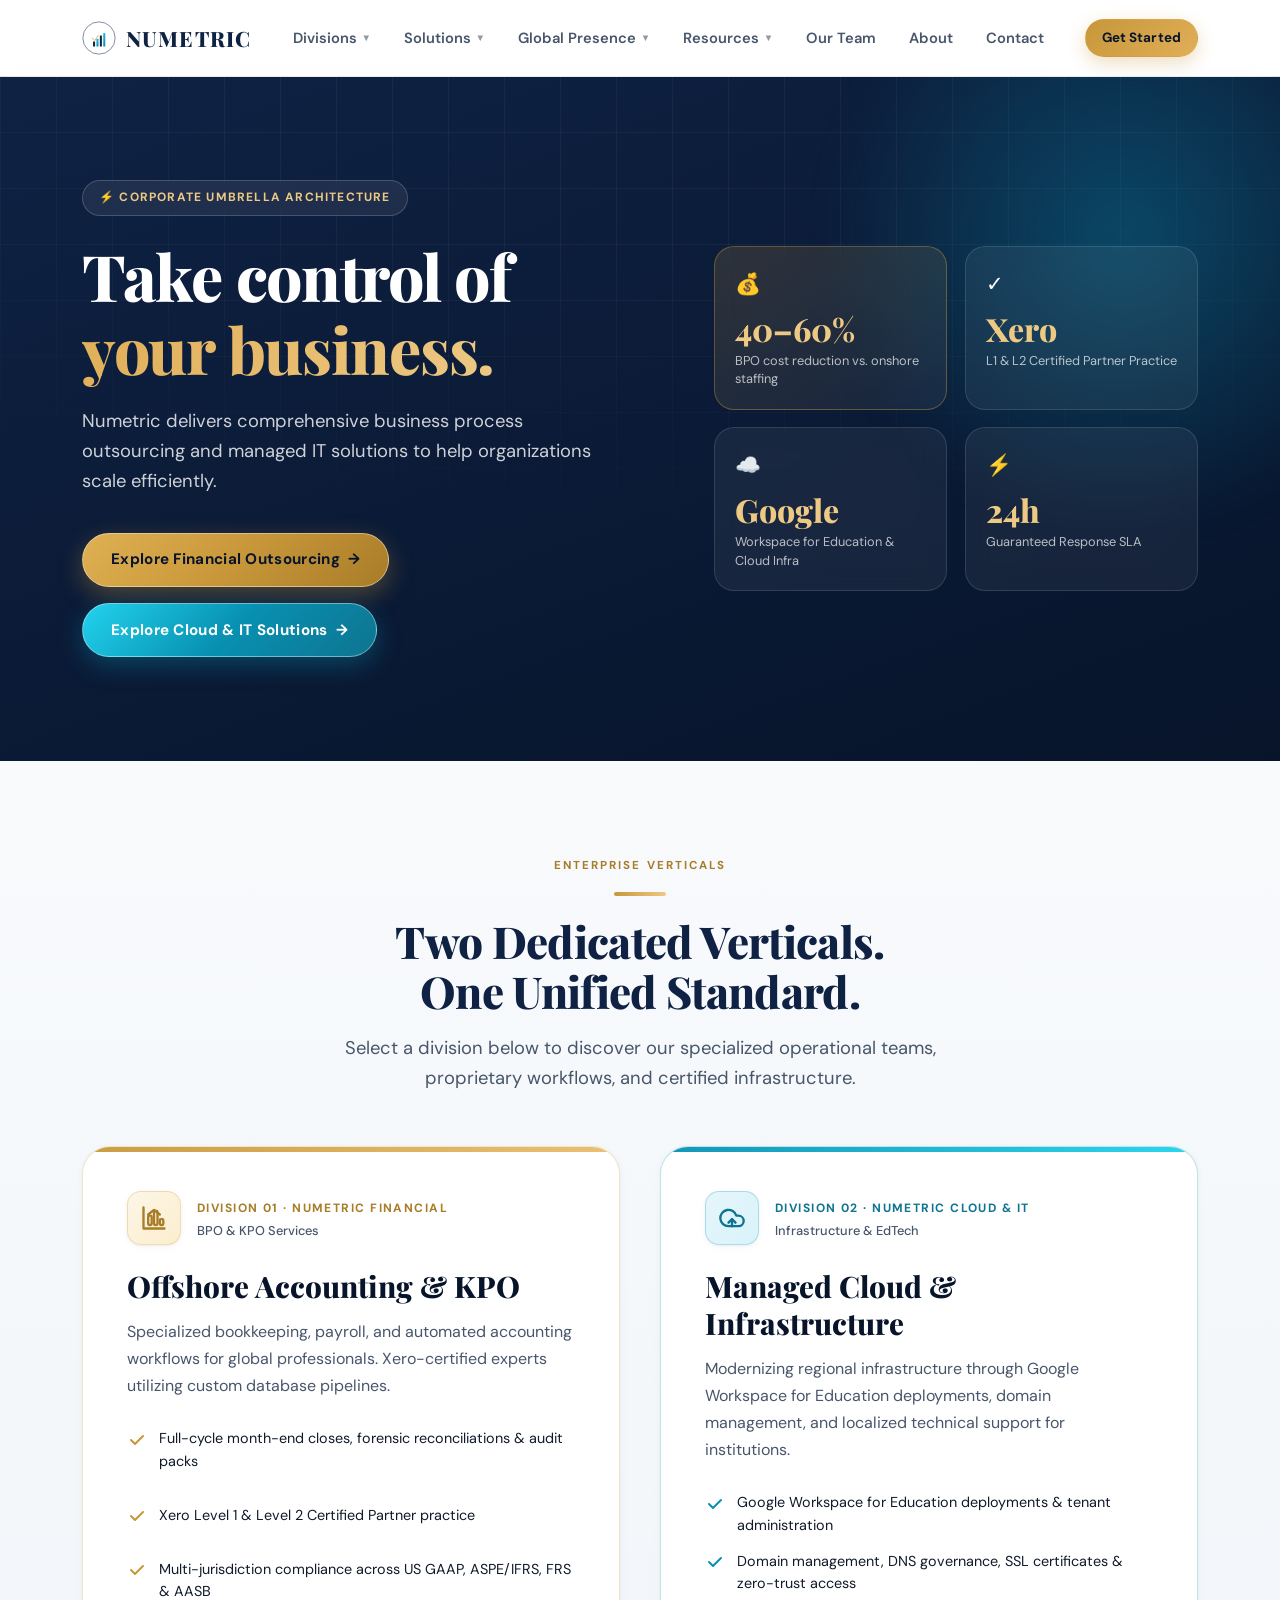
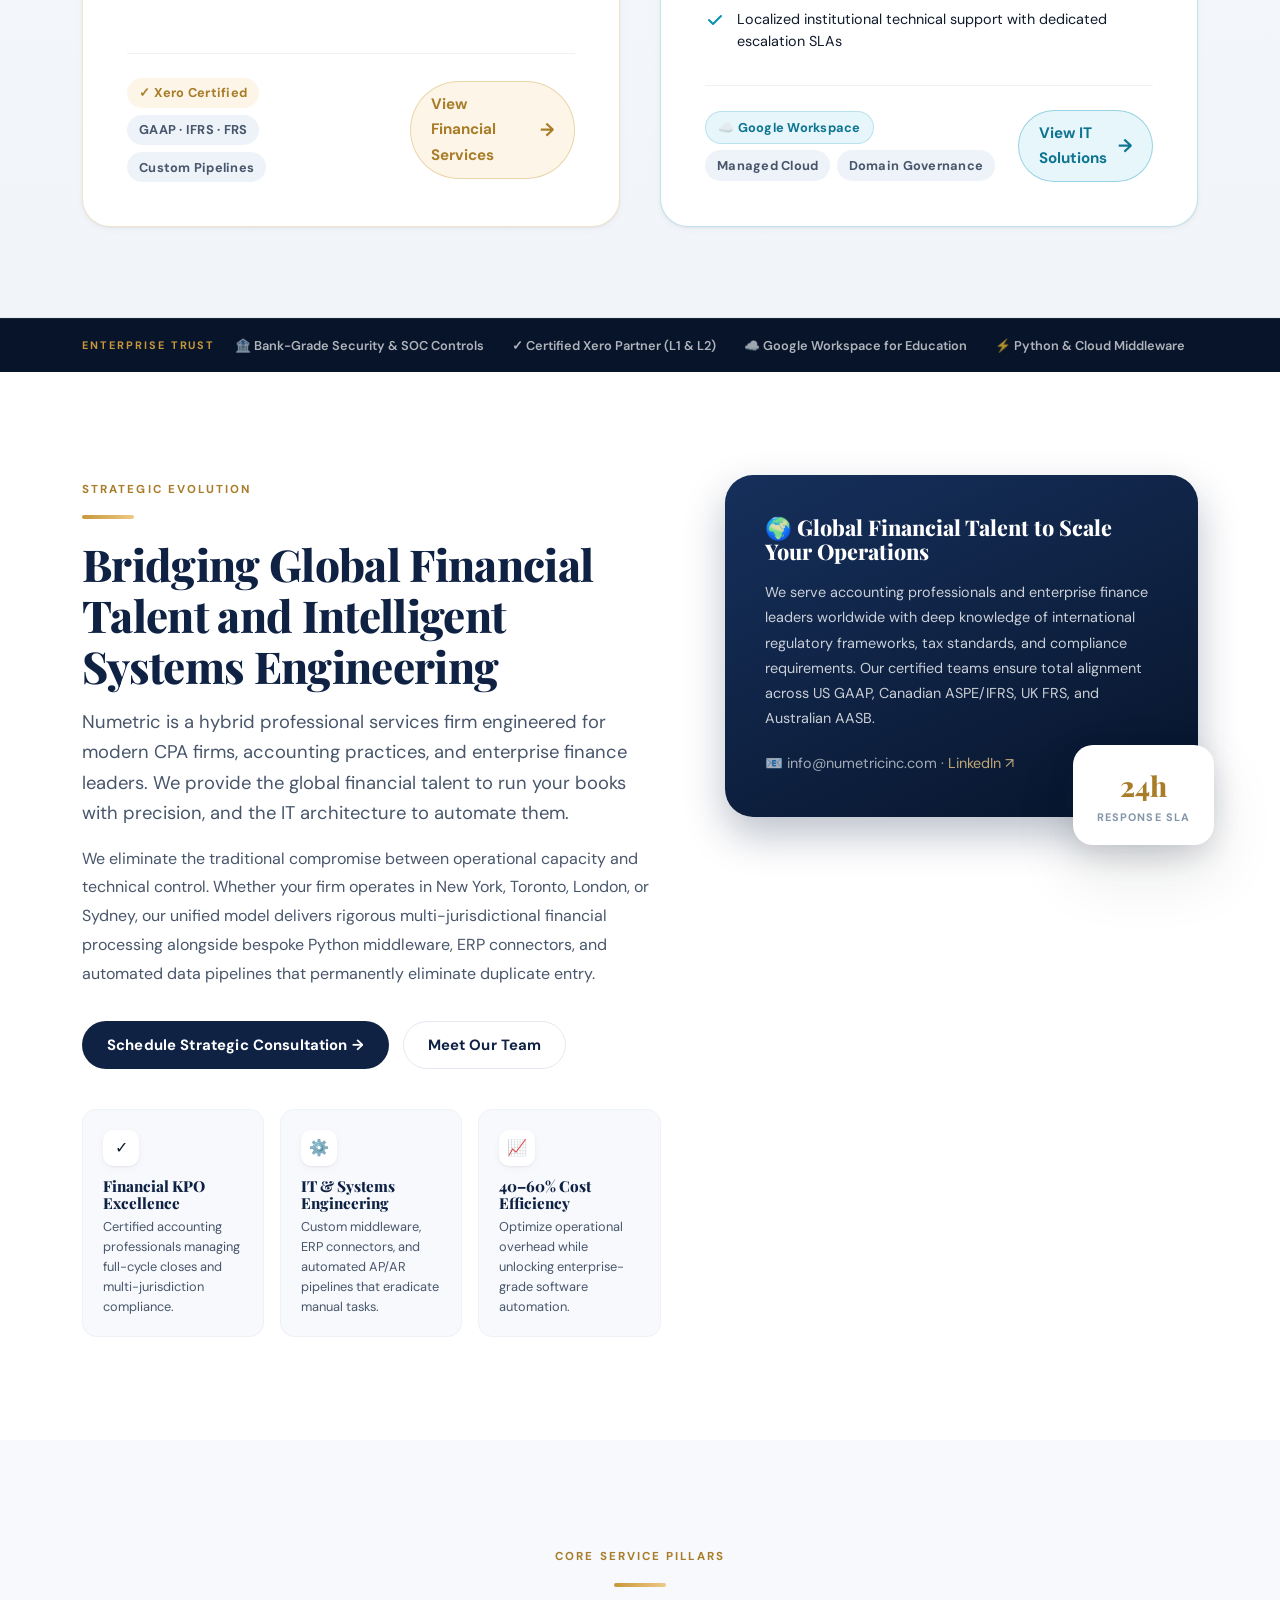
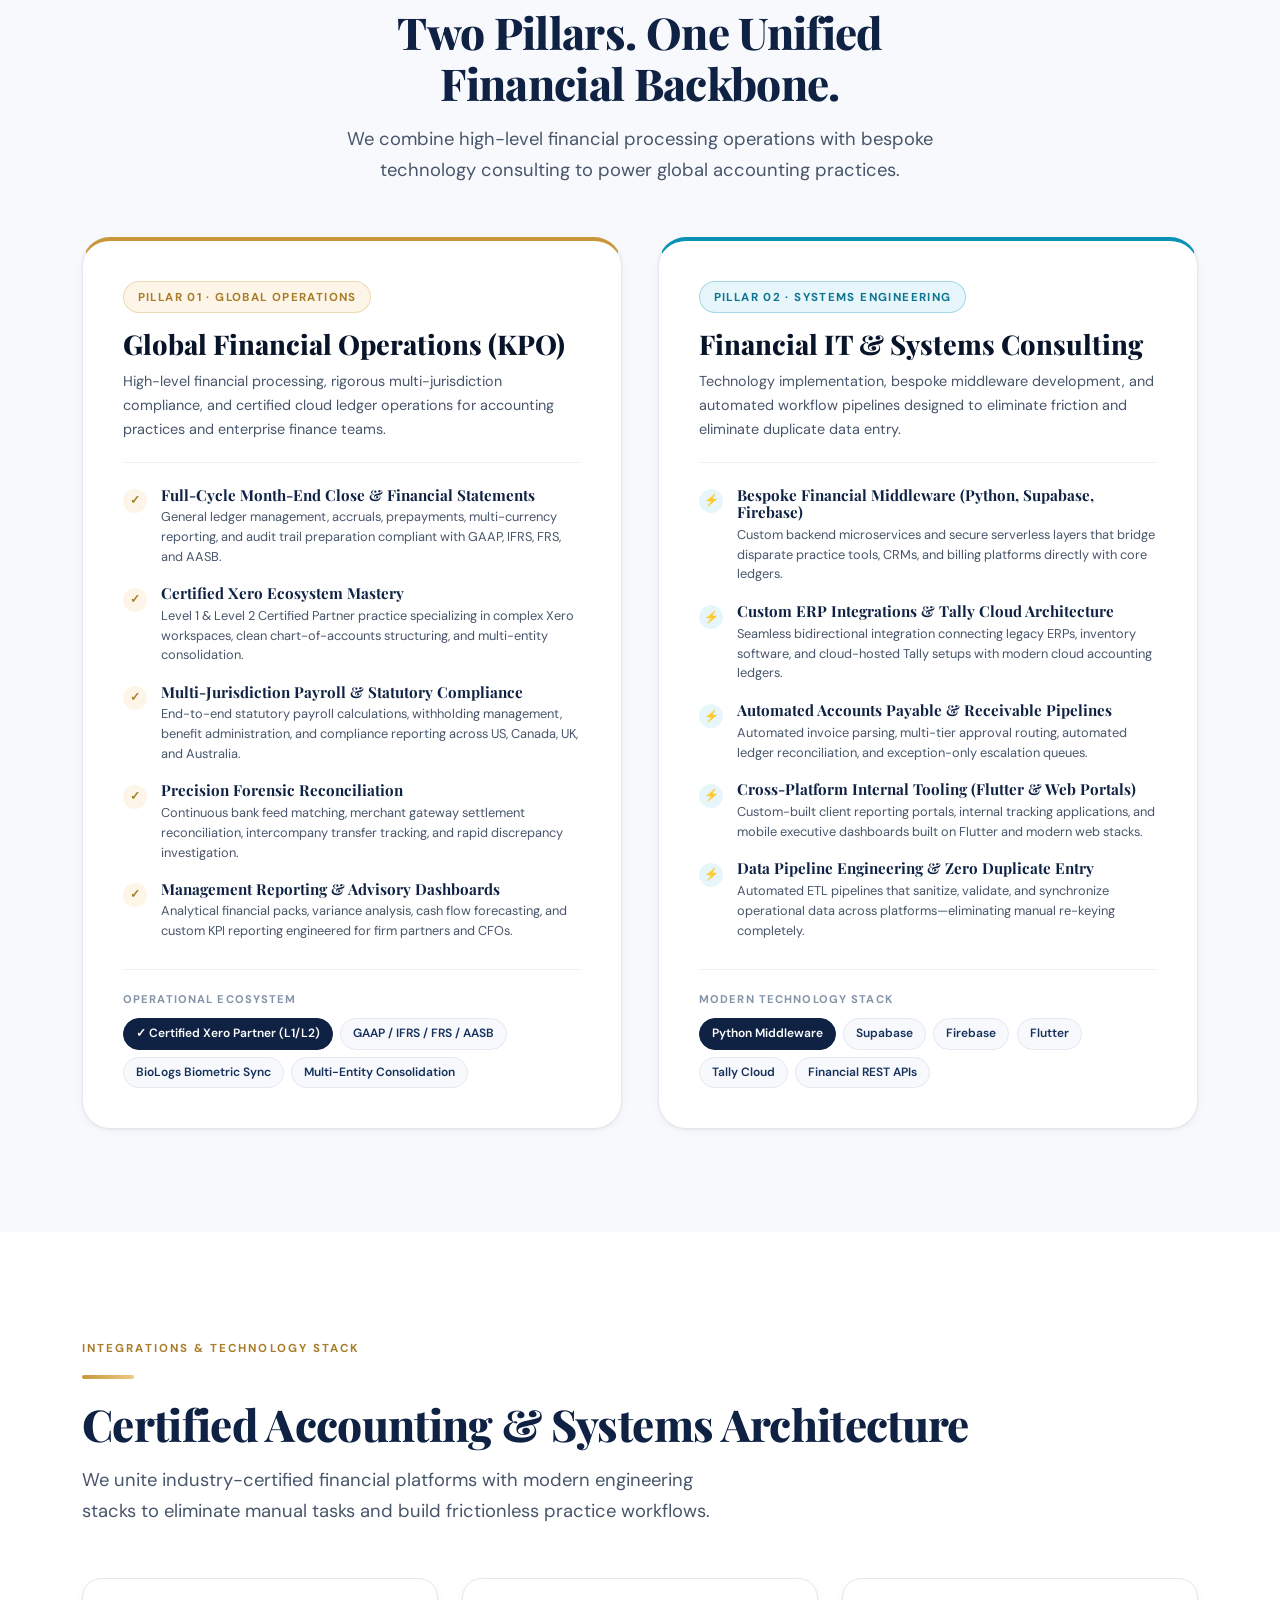
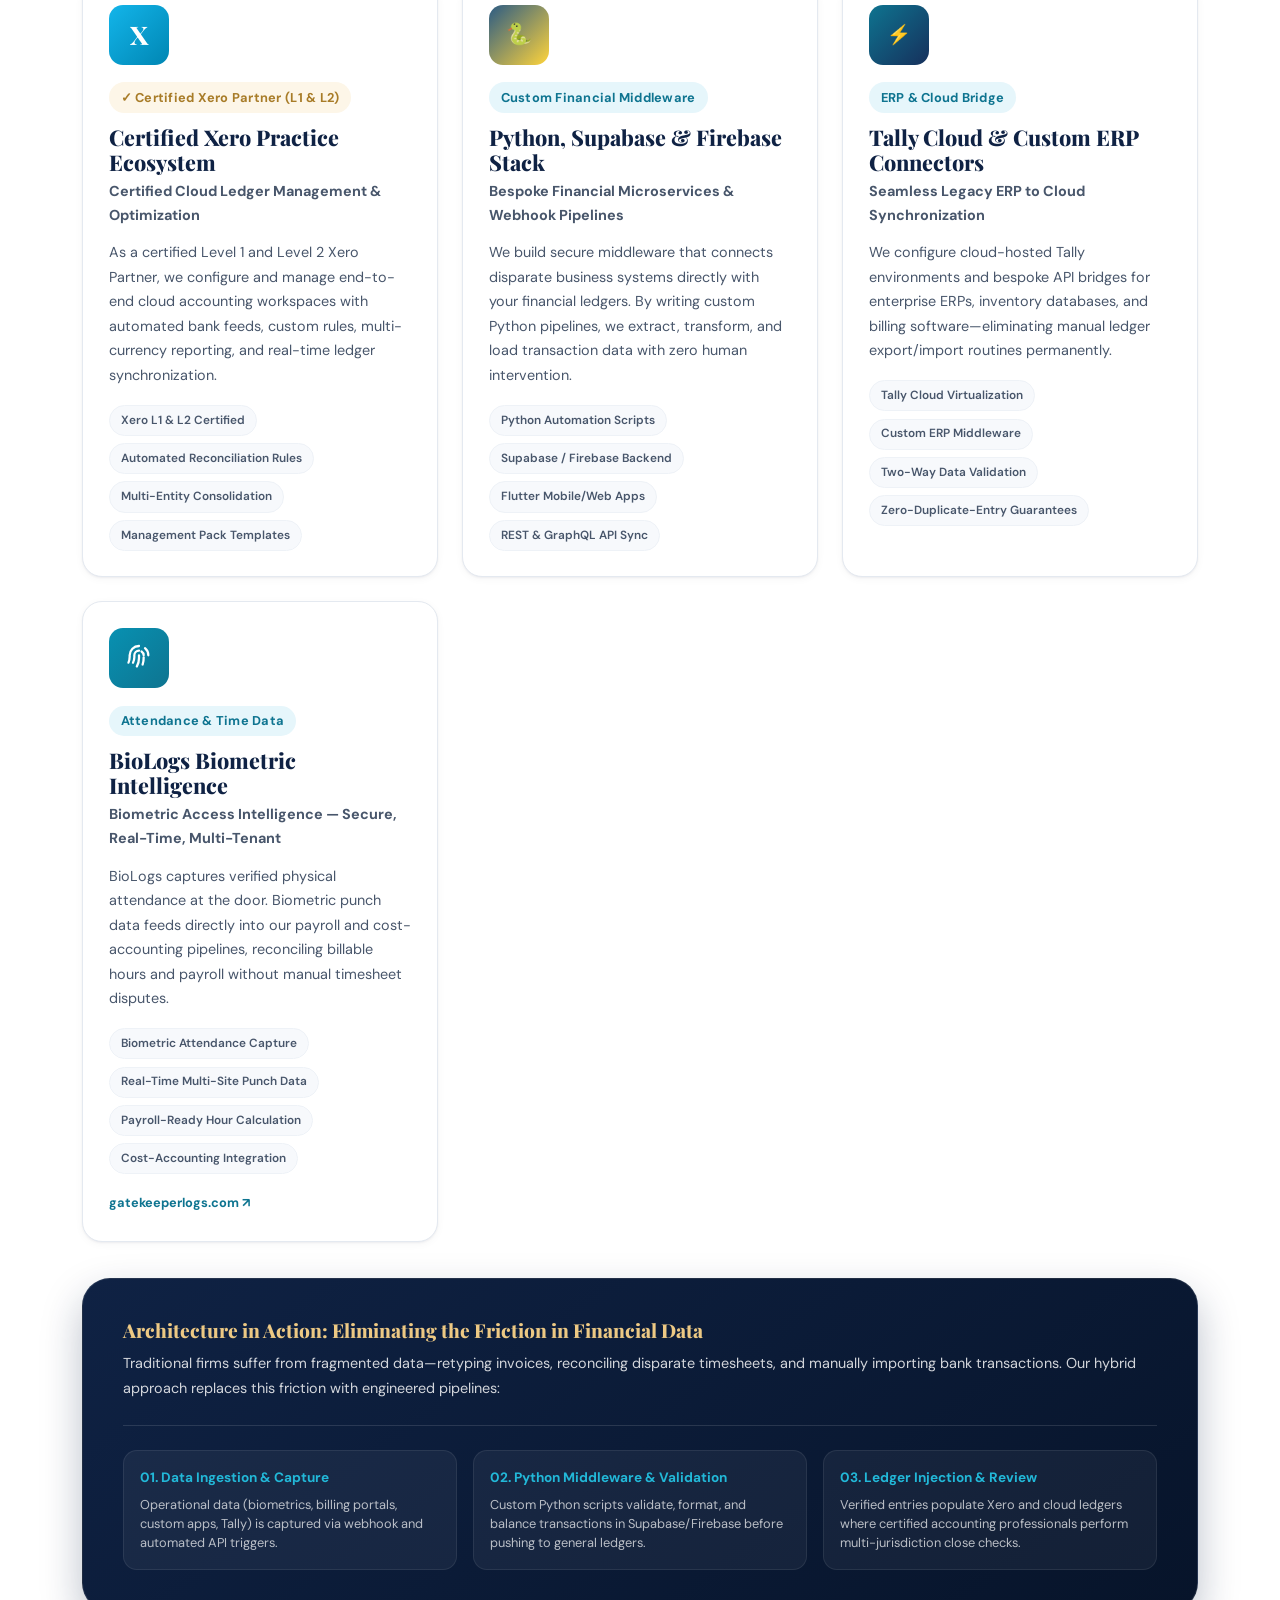
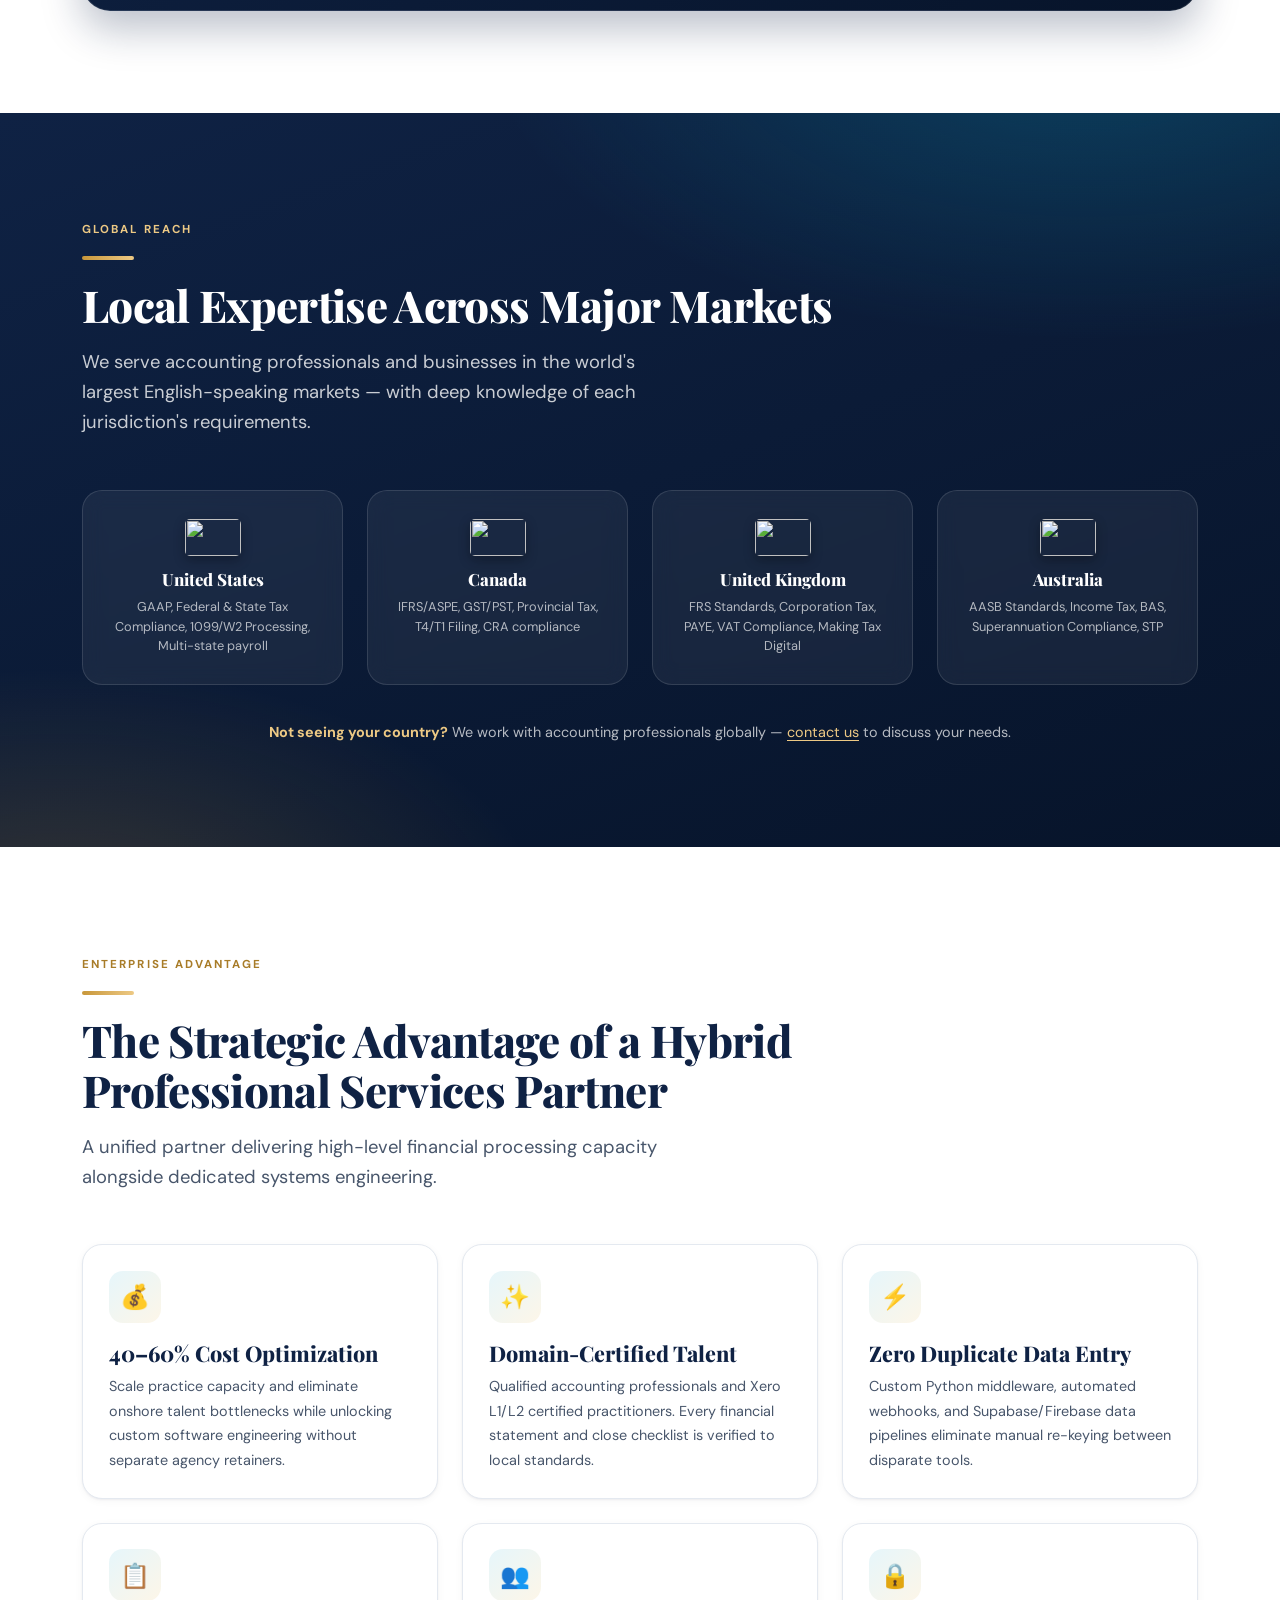
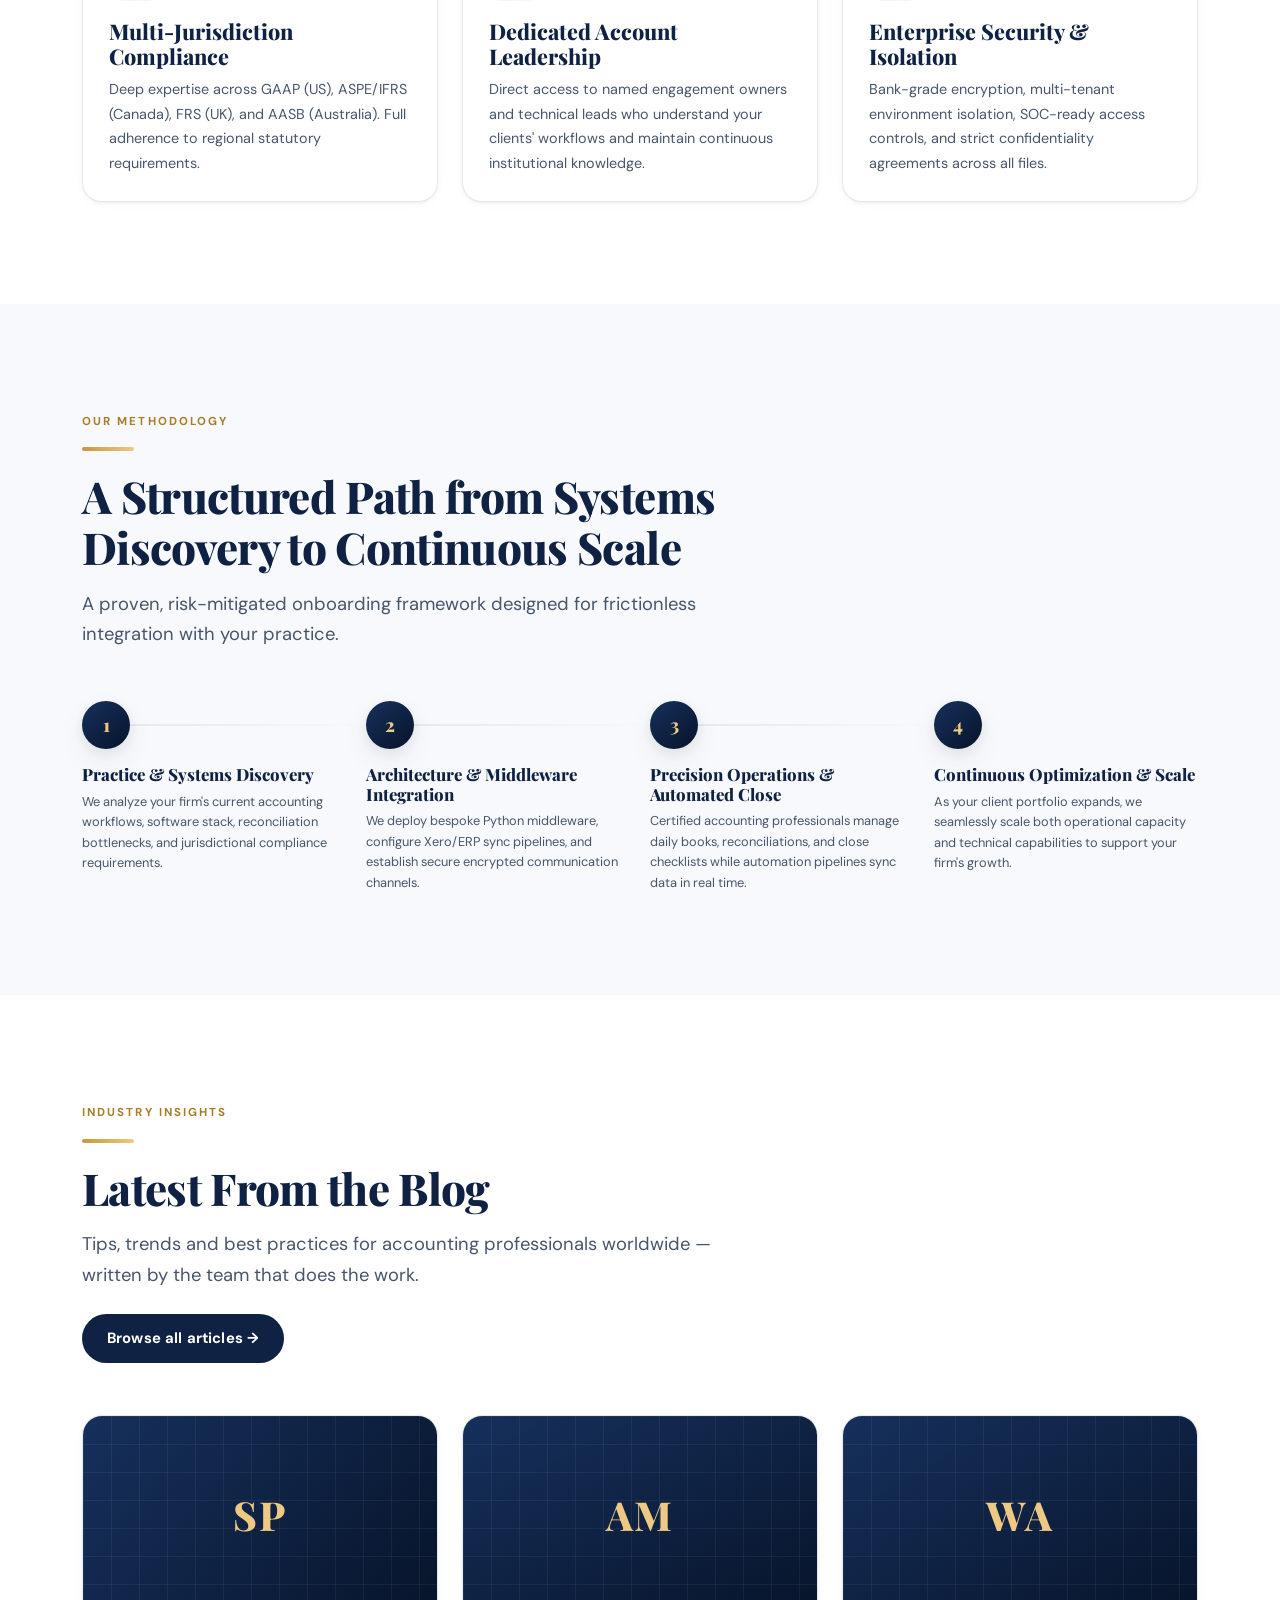
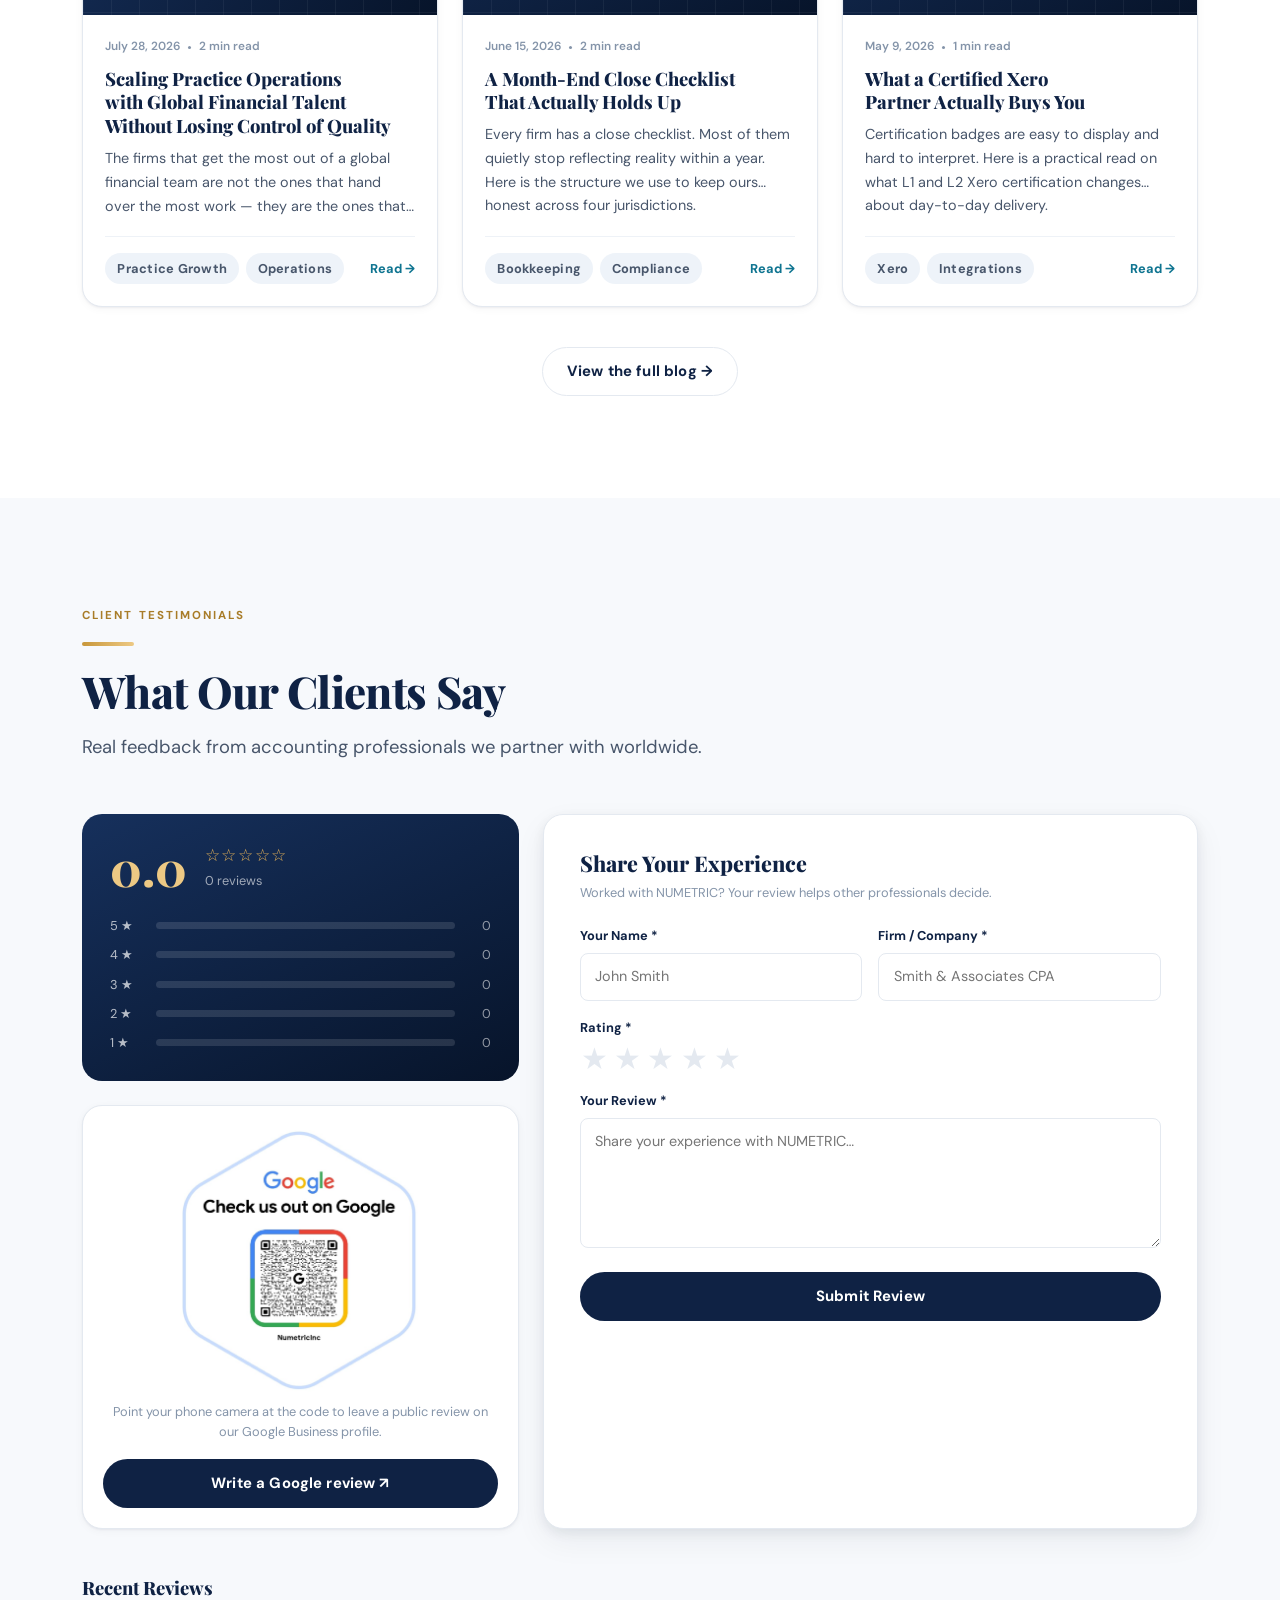
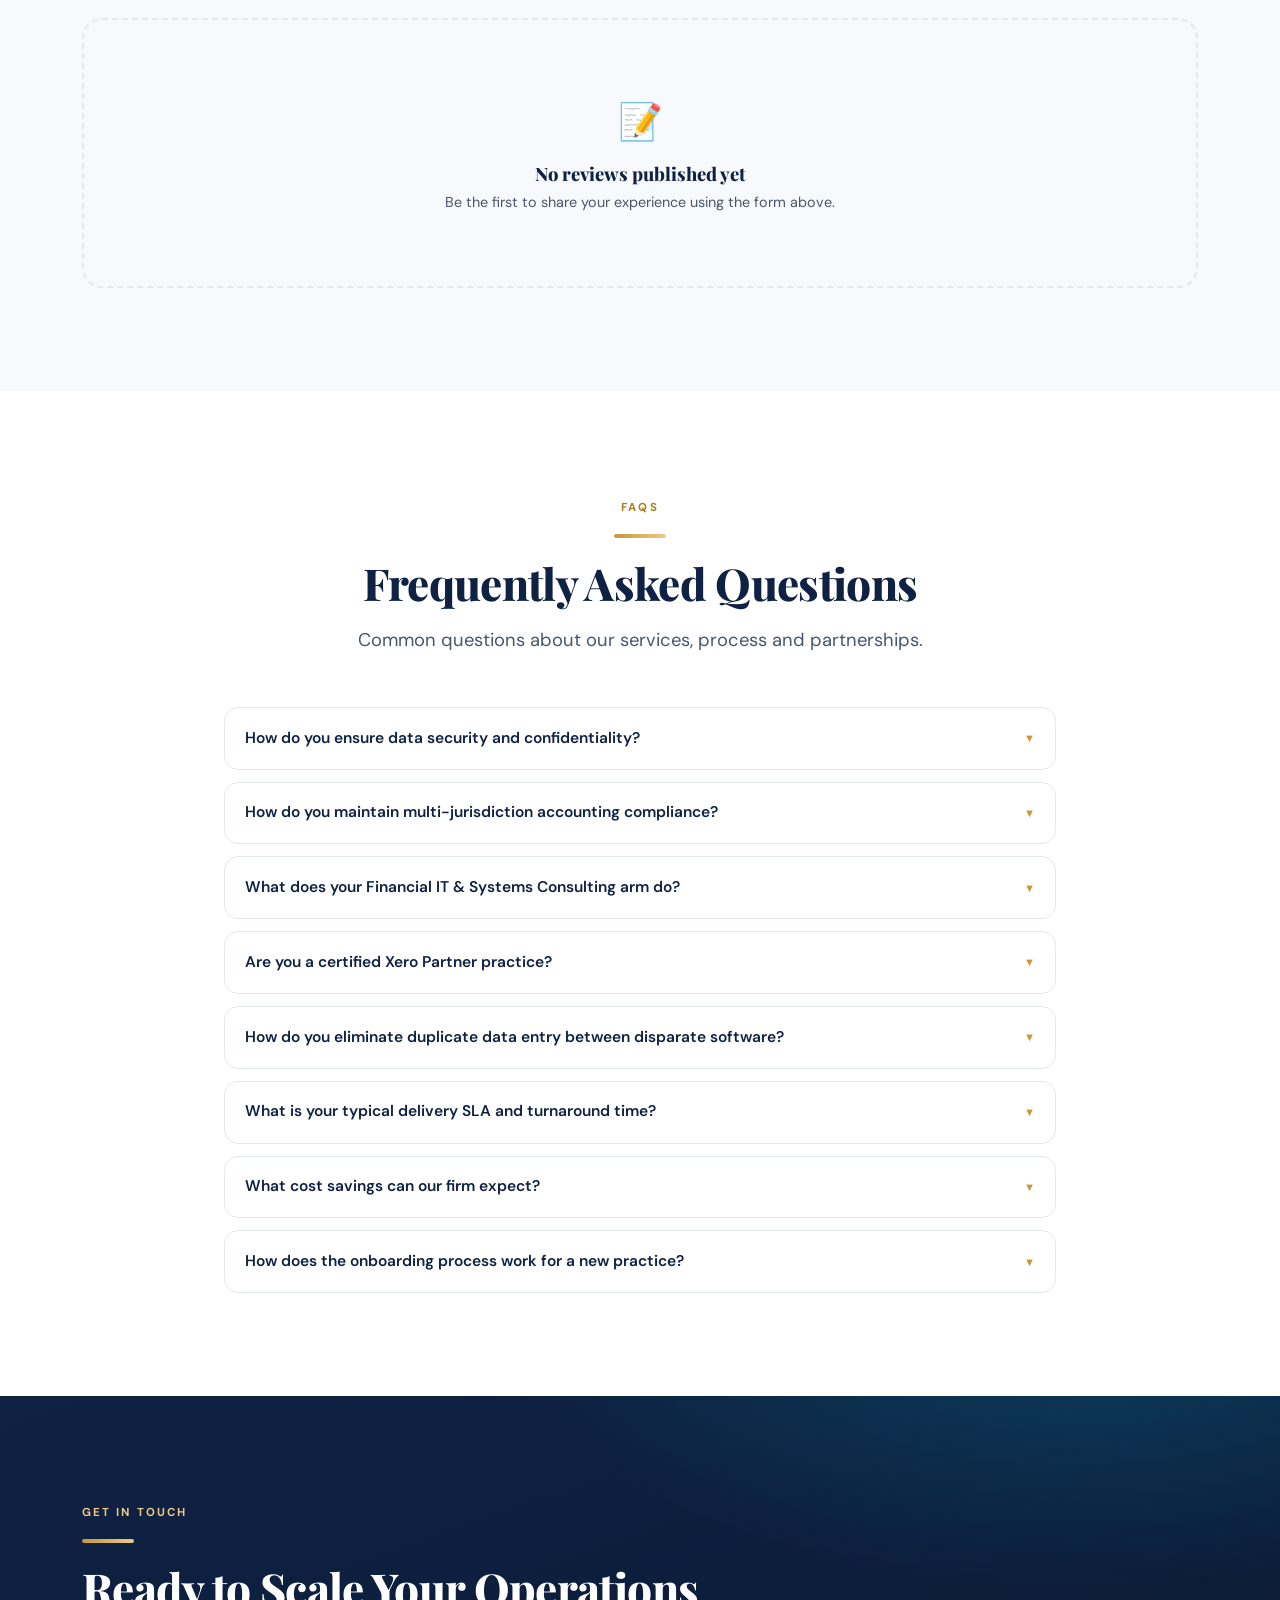
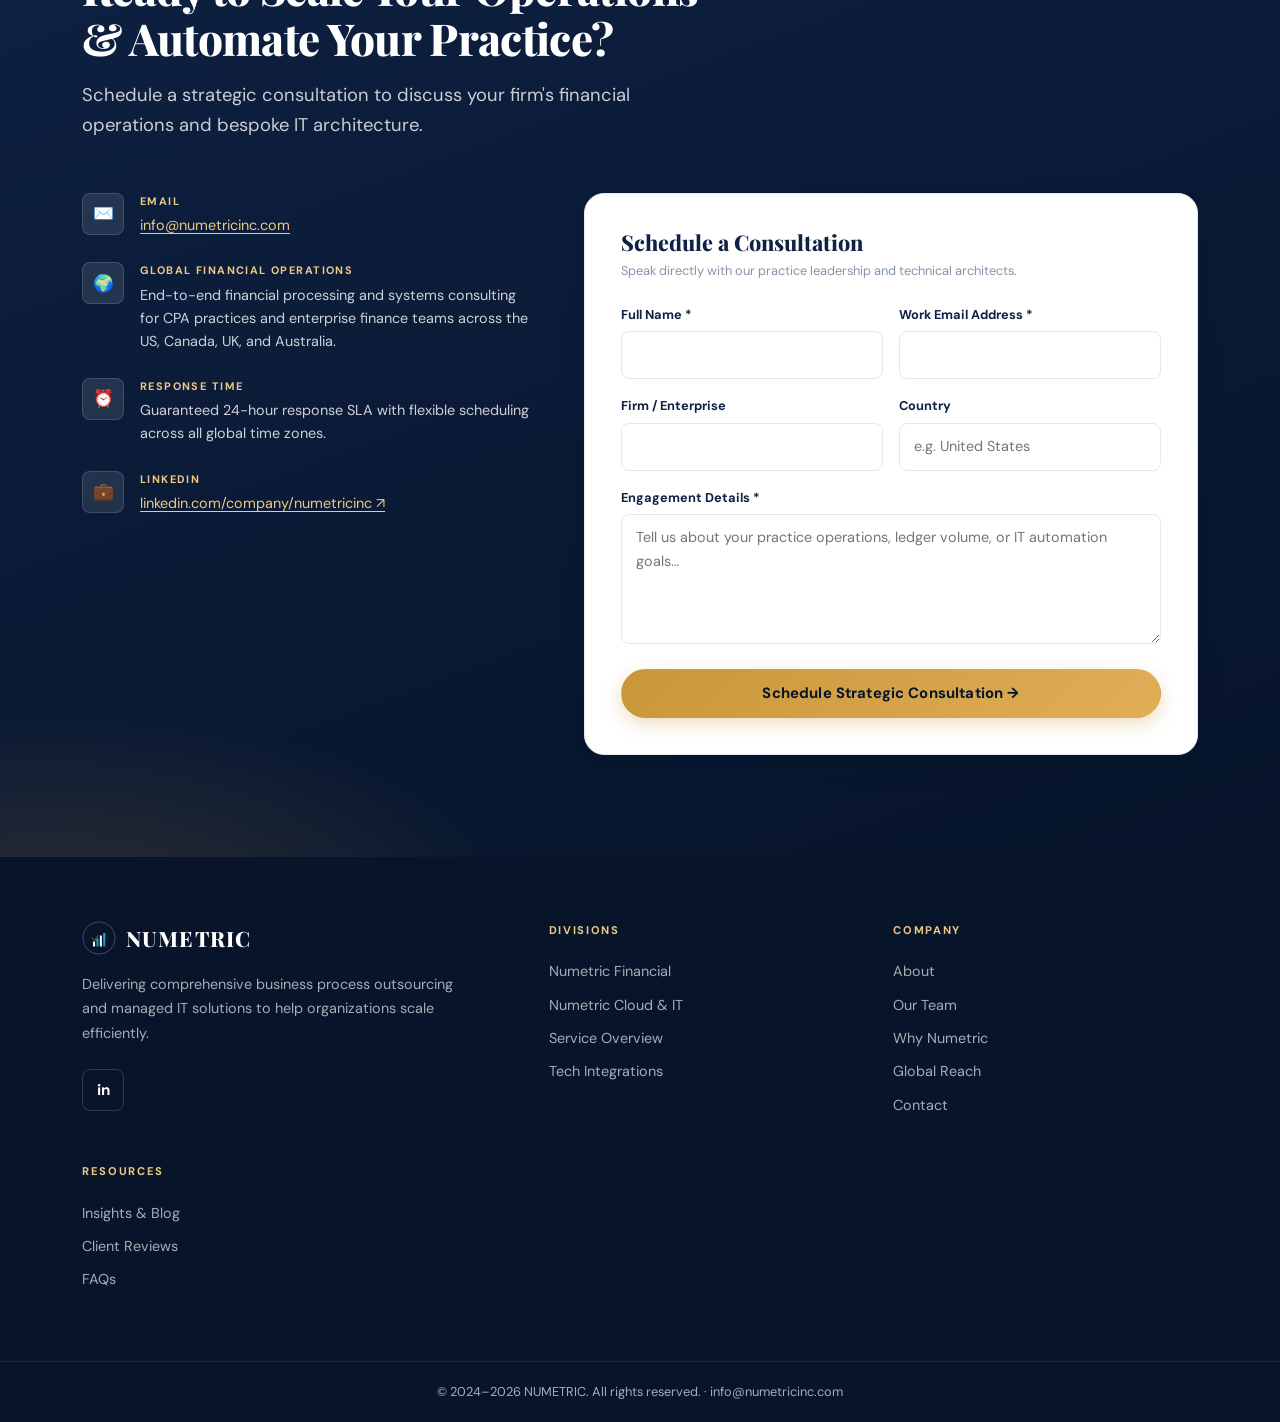
==== commit 2428637d: "Restructure homepage into corporate umbrella architecture with Numetric Financial and Numetric Cloud" ====
--- a/index.html
+++ b/index.html
@@ -3,12 +3,13 @@
 <head>
 <meta charset="UTF-8">
 <meta name="viewport" content="width=device-width, initial-scale=1.0">
-<title>NUMETRIC — Global Accounting & Bookkeeping Solutions</title>
-<meta name="description" content="Offshore accounting and bookkeeping for practices and businesses across the US, Canada, the UK and Australia. Certified Xero Partner. 40–60% cost reduction vs. onshore staffing.">
+<title>NUMETRIC — Business Process Outsourcing &amp; Managed IT Solutions</title>
+<meta name="description" content="Numetric delivers comprehensive business process outsourcing and managed IT solutions to help organizations scale efficiently. Explore Numetric Financial and Numetric Cloud &amp; IT.">
 <link rel="canonical" href="https://www.numetricinc.com/">
-<meta property="og:title" content="NUMETRIC — Global Accounting &amp; Bookkeeping Solutions">
-<meta property="og:description" content="Offshore expertise serving practices and businesses across the US, Canada, Australia and the UK.">
+<meta property="og:title" content="NUMETRIC — Business Process Outsourcing &amp; Managed IT Solutions">
+<meta property="og:description" content="Numetric delivers comprehensive business process outsourcing and managed IT solutions to help organizations scale efficiently.">
 <meta property="og:type" content="website">
+<meta name="google-site-verification" content="ZzxgYuVJzF1w__4zGlW02McqbOPFA1E3jFyg1BRiMZ0" />
 <link rel="preconnect" href="https://fonts.googleapis.com">
 <link rel="preconnect" href="https://fonts.gstatic.com" crossorigin>
 <link href="https://fonts.googleapis.com/css2?family=Playfair+Display:wght@700;800&family=DM+Sans:wght@300;400;500;600;700&display=swap" rel="stylesheet">
@@ -25,36 +26,149 @@
 <section class="hero" id="hero">
     <div class="container hero-inner">
         <div>
-            <span class="hero-badge">🌍 Offshore Accounting Experts</span>
-            <h1>Global Accounting & <em>Bookkeeping Solutions</em> for Businesses and Practices</h1>
-            <p class="hero-sub">Offshore expertise serving practices and businesses across the US, Canada,
-                Australia and the UK. We handle the accounting — you focus on client relationships and growth.</p>
-            <div class="hero-actions">
-                <a class="btn btn-gold" href="#contact">Get Started Today</a>
-                <a class="btn btn-outline" href="#services">Explore Services</a>
+            <span class="hero-badge">⚡ CORPORATE UMBRELLA ARCHITECTURE</span>
+            <h1>Take control of <em>your business.</em></h1>
+            <p class="hero-sub">Numetric delivers comprehensive business process outsourcing and managed IT solutions to help organizations scale efficiently.</p>
+            <div class="hero-actions hero-dual-cta">
+                <a class="btn btn-hero-financial" href="/financial">
+                    <span>Explore Financial Outsourcing</span>
+                    <span aria-hidden="true">→</span>
+                </a>
+                <a class="btn btn-hero-cloud" href="/it-cloud">
+                    <span>Explore Cloud &amp; IT Solutions</span>
+                    <span aria-hidden="true">→</span>
+                </a>
             </div>
         </div>
         <div class="hero-stats">
             <div class="stat featured">
                 <div class="stat-icon">💰</div>
                 <div class="stat-num">40–60%</div>
-                <div class="stat-label">Cost reduction vs. onshore staffing</div>
-            </div>
-            <div class="stat">
-                <div class="stat-icon">🌍</div>
-                <div class="stat-num">4</div>
-                <div class="stat-label">Major global markets served</div>
+                <div class="stat-label">BPO cost reduction vs. onshore staffing</div>
             </div>
             <div class="stat">
                 <div class="stat-icon">✓</div>
                 <div class="stat-num">Xero</div>
-                <div class="stat-label">L1 &amp; L2 Certified Partner</div>
+                <div class="stat-label">L1 &amp; L2 Certified Partner Practice</div>
+            </div>
+            <div class="stat">
+                <div class="stat-icon">☁️</div>
+                <div class="stat-num">Google</div>
+                <div class="stat-label">Workspace for Education &amp; Cloud Infra</div>
             </div>
             <div class="stat">
                 <div class="stat-icon">⚡</div>
-                <div class="stat-num">2–7</div>
-                <div class="stat-label">Business day turnaround</div>
-            </div>
+                <div class="stat-num">24h</div>
+                <div class="stat-label">Guaranteed Response SLA</div>
+            </div>
+        </div>
+    </div>
+</section>
+
+<!-- ══ VERTICAL PILLARS (SERVICE SPLIT) ═══════════════════════════════ -->
+<section class="section split-pillars-section" id="divisions">
+    <div class="container">
+        <div class="section-head center" data-reveal>
+            <span class="eyebrow">Enterprise Verticals</span>
+            <div class="rule"></div>
+            <h2 class="section-title">Two Dedicated Verticals. One Unified Standard.</h2>
+            <p class="section-lead">Select a division below to discover our specialized operational teams, proprietary workflows, and certified infrastructure.</p>
+        </div>
+
+        <div class="split-pillars-grid">
+            <!-- PILLAR 1: NUMETRIC FINANCIAL -->
+            <article class="split-pillar-card split-pillar-fin" data-reveal>
+                <div class="pillar-card-header">
+                    <div class="pillar-icon-badge fin-badge" aria-hidden="true">
+                        <svg width="28" height="28" viewBox="0 0 24 24" fill="none" stroke="currentColor" stroke-width="2" stroke-linecap="round" stroke-linejoin="round">
+                            <path d="M3 3v18h18"/>
+                            <rect x="7" y="10" width="3" height="8" rx="1"/>
+                            <rect x="12" y="6" width="3" height="12" rx="1"/>
+                            <rect x="17" y="13" width="3" height="5" rx="1"/>
+                            <path d="M7 9l5-4 5 4"/>
+                        </svg>
+                    </div>
+                    <div>
+                        <span class="pillar-super-tag">Division 01 · Numetric Financial</span>
+                        <div style="font-size:0.8rem;color:var(--slate);font-weight:500;">BPO &amp; KPO Services</div>
+                    </div>
+                </div>
+                <h3 class="split-pillar-title">Offshore Accounting &amp; KPO</h3>
+                <p class="split-pillar-desc">Specialized bookkeeping, payroll, and automated accounting workflows for global professionals. Xero-certified experts utilizing custom database pipelines.</p>
+
+                <ul class="split-pillar-checklist">
+                    <li>
+                        <svg class="check-icon" viewBox="0 0 20 20" fill="currentColor"><path fill-rule="evenodd" d="M16.707 5.293a1 1 0 010 1.414l-8 8a1 1 0 01-1.414 0l-4-4a1 1 0 011.414-1.414L8 12.586l7.293-7.293a1 1 0 011.414 0z" clip-rule="evenodd"/></svg>
+                        <span>Full-cycle month-end closes, forensic reconciliations &amp; audit packs</span>
+                    </li>
+                    <li>
+                        <svg class="check-icon" viewBox="0 0 20 20" fill="currentColor"><path fill-rule="evenodd" d="M16.707 5.293a1 1 0 010 1.414l-8 8a1 1 0 01-1.414 0l-4-4a1 1 0 011.414-1.414L8 12.586l7.293-7.293a1 1 0 011.414 0z" clip-rule="evenodd"/></svg>
+                        <span>Xero Level 1 &amp; Level 2 Certified Partner practice</span>
+                    </li>
+                    <li>
+                        <svg class="check-icon" viewBox="0 0 20 20" fill="currentColor"><path fill-rule="evenodd" d="M16.707 5.293a1 1 0 010 1.414l-8 8a1 1 0 01-1.414 0l-4-4a1 1 0 011.414-1.414L8 12.586l7.293-7.293a1 1 0 011.414 0z" clip-rule="evenodd"/></svg>
+                        <span>Multi-jurisdiction compliance across US GAAP, ASPE/IFRS, FRS &amp; AASB</span>
+                    </li>
+                </ul>
+
+                <div class="split-pillar-foot">
+                    <div class="split-pillar-tags">
+                        <span class="tag tag-gold">✓ Xero Certified</span>
+                        <span class="tag tag-muted">GAAP · IFRS · FRS</span>
+                        <span class="tag tag-muted">Custom Pipelines</span>
+                    </div>
+                    <a class="split-pillar-link fin-link" href="/financial">
+                        <span>View Financial Services</span>
+                        <span class="arrow" aria-hidden="true">→</span>
+                    </a>
+                </div>
+            </article>
+
+            <!-- PILLAR 2: NUMETRIC CLOUD & IT -->
+            <article class="split-pillar-card split-pillar-cloud" data-reveal>
+                <div class="pillar-card-header">
+                    <div class="pillar-icon-badge cloud-badge" aria-hidden="true">
+                        <svg width="28" height="28" viewBox="0 0 24 24" fill="none" stroke="currentColor" stroke-width="2" stroke-linecap="round" stroke-linejoin="round">
+                            <path d="M17.5 19H9a7 7 0 1 1 6.71-9h1.79a4.5 4.5 0 1 1 0 9Z"/>
+                            <path d="M12 13v6"/>
+                            <path d="M9 16l3-3 3 3"/>
+                        </svg>
+                    </div>
+                    <div>
+                        <span class="pillar-super-tag">Division 02 · Numetric Cloud &amp; IT</span>
+                        <div style="font-size:0.8rem;color:var(--slate);font-weight:500;">Infrastructure &amp; EdTech</div>
+                    </div>
+                </div>
+                <h3 class="split-pillar-title">Managed Cloud &amp; Infrastructure</h3>
+                <p class="split-pillar-desc">Modernizing regional infrastructure through Google Workspace for Education deployments, domain management, and localized technical support for institutions.</p>
+
+                <ul class="split-pillar-checklist">
+                    <li>
+                        <svg class="check-icon" viewBox="0 0 20 20" fill="currentColor"><path fill-rule="evenodd" d="M16.707 5.293a1 1 0 010 1.414l-8 8a1 1 0 01-1.414 0l-4-4a1 1 0 011.414-1.414L8 12.586l7.293-7.293a1 1 0 011.414 0z" clip-rule="evenodd"/></svg>
+                        <span>Google Workspace for Education deployments &amp; tenant administration</span>
+                    </li>
+                    <li>
+                        <svg class="check-icon" viewBox="0 0 20 20" fill="currentColor"><path fill-rule="evenodd" d="M16.707 5.293a1 1 0 010 1.414l-8 8a1 1 0 01-1.414 0l-4-4a1 1 0 011.414-1.414L8 12.586l7.293-7.293a1 1 0 011.414 0z" clip-rule="evenodd"/></svg>
+                        <span>Domain management, DNS governance, SSL certificates &amp; zero-trust access</span>
+                    </li>
+                    <li>
+                        <svg class="check-icon" viewBox="0 0 20 20" fill="currentColor"><path fill-rule="evenodd" d="M16.707 5.293a1 1 0 010 1.414l-8 8a1 1 0 01-1.414 0l-4-4a1 1 0 011.414-1.414L8 12.586l7.293-7.293a1 1 0 011.414 0z" clip-rule="evenodd"/></svg>
+                        <span>Localized institutional technical support with dedicated escalation SLAs</span>
+                    </li>
+                </ul>
+
+                <div class="split-pillar-foot">
+                    <div class="split-pillar-tags">
+                        <span class="tag tag-teal">☁️ Google Workspace</span>
+                        <span class="tag tag-muted">Managed Cloud</span>
+                        <span class="tag tag-muted">Domain Governance</span>
+                    </div>
+                    <a class="split-pillar-link cloud-link" href="/it-cloud">
+                        <span>View IT Solutions</span>
+                        <span class="arrow" aria-hidden="true">→</span>
+                    </a>
+                </div>
+            </article>
         </div>
     </div>
 </section>
@@ -62,13 +176,14 @@
 <!-- ══ TRUST BAR ══════════════════════════════════════════════════════ -->
 <div class="trust">
     <div class="trust-inner">
-        <span class="trust-label">Trusted for</span>
+        <span class="trust-label">Enterprise Trust</span>
         <div class="trust-items">
-            <span class="trust-item">🏦 Bank-level Security</span>
+            <span class="trust-item">🏦 Bank-Grade Security &amp; SOC Controls</span>
+            <span class="trust-item">✓ Certified Xero Partner (L1 &amp; L2)</span>
+            <span class="trust-item">☁️ Google Workspace for Education</span>
+            <span class="trust-item">⚡ Python &amp; Cloud Middleware</span>
             <span class="trust-item">📋 GAAP · IFRS · FRS · AASB Compliant</span>
-            <span class="trust-item">✓ Xero Certified Partner</span>
-            <span class="trust-item">🔒 Strict Confidentiality</span>
-            <span class="trust-item">⏰ 24-hr Response SLA</span>
+            <span class="trust-item">🔒 Strict Multi-Jurisdiction Data Isolation</span>
         </div>
     </div>
 </div>
@@ -77,42 +192,34 @@
 <section class="section" id="about">
     <div class="container about-grid">
         <div data-reveal>
-            <span class="eyebrow">About Numetric</span>
-            <div class="rule"></div>
-            <h2 class="section-title">Redefining Offshore Accounting for the Modern World</h2>
-            <p class="section-lead">Our mission is to redefine global bookkeeping with seamless offshore
-                solutions for accounting professionals and businesses worldwide. From London to Sydney,
-                we deliver the accuracy and reliability your standards demand.</p>
-            <p style="color:var(--slate);line-height:1.8;margin-top:1rem">We handle the technical
-                complexities so you can exercise real control over your business and focus on what matters
-                most — your clients and your growth. Whether you're in New York, Toronto, Sydney or London,
-                you get the same accuracy, reliability and compliance your clients expect.</p>
+            <span class="eyebrow">Strategic Evolution</span>
+            <div class="rule"></div>
+            <h2 class="section-title">Bridging Global Financial Talent and Intelligent Systems Engineering</h2>
+            <p class="section-lead">Numetric is a hybrid professional services firm engineered for modern CPA firms, accounting practices, and enterprise finance leaders. We provide the global financial talent to run your books with precision, and the IT architecture to automate them.</p>
+            <p style="color:var(--slate);line-height:1.8;margin-top:1rem">We eliminate the traditional compromise between operational capacity and technical control. Whether your firm operates in New York, Toronto, London, or Sydney, our unified model delivers rigorous multi-jurisdictional financial processing alongside bespoke Python middleware, ERP connectors, and automated data pipelines that permanently eliminate duplicate entry.</p>
 
             <div class="flex-wrap-gap" style="margin-top:2rem">
-                <a class="btn btn-navy" href="#contact">Start the Conversation →</a>
+                <a class="btn btn-navy" href="#contact">Schedule Strategic Consultation →</a>
                 <a class="btn btn-ghost" href="/team">Meet Our Team</a>
             </div>
 
             <div class="values">
                 <div class="value"><div class="v-icon">✓</div>
-                    <h4>Quality First</h4>
-                    <p>Every entry reviewed with meticulous detail and local-standard adherence.</p></div>
-                <div class="value"><div class="v-icon">⚡</div>
-                    <h4>Speed &amp; Efficiency</h4>
-                    <p>Fast turnaround without compromising quality — every time.</p></div>
-                <div class="value"><div class="v-icon">💰</div>
-                    <h4>Cost Savings</h4>
-                    <p>Reduce operational costs significantly while receiving premium service.</p></div>
+                    <h4>Financial KPO Excellence</h4>
+                    <p>Certified accounting professionals managing full-cycle closes and multi-jurisdiction compliance.</p></div>
+                <div class="value"><div class="v-icon">⚙️</div>
+                    <h4>IT &amp; Systems Engineering</h4>
+                    <p>Custom middleware, ERP connectors, and automated AP/AR pipelines that eradicate manual tasks.</p></div>
+                <div class="value"><div class="v-icon">📈</div>
+                    <h4>40–60% Cost Efficiency</h4>
+                    <p>Optimize operational overhead while unlocking enterprise-grade software automation.</p></div>
             </div>
         </div>
 
         <div class="about-visual" data-reveal>
             <div class="about-panel">
-                <h3>🌍 Global Expertise, Local Standards</h3>
-                <p>We serve accounting professionals across multiple countries with deep knowledge of
-                   different regulatory environments, tax codes and compliance requirements. Our team stays
-                   current with jurisdictional changes in the US, Canada, UK and Australia — so you never
-                   have to worry about falling behind.</p>
+                <h3>🌍 Global Financial Talent to Scale Your Operations</h3>
+                <p>We serve accounting professionals and enterprise finance leaders worldwide with deep knowledge of international regulatory frameworks, tax standards, and compliance requirements. Our certified teams ensure total alignment across US GAAP, Canadian ASPE/IFRS, UK FRS, and Australian AASB.</p>
                 <p style="margin-top:1.25rem;opacity:.8">📧 info@numetricinc.com ·
                    <a href="https://www.linkedin.com/company/numetricinc/" target="_blank" rel="noopener"
                       style="color:var(--gold-300)">LinkedIn ↗</a></p>
@@ -125,100 +232,193 @@
     </div>
 </section>
 
-<!-- ══ SERVICES ═══════════════════════════════════════════════════════ -->
+<!-- ══ SERVICES & PILLARS ═════════════════════════════════════════════ -->
 <section class="section section-tint" id="services">
     <div class="container">
+        <div class="section-head center" data-reveal>
+            <span class="eyebrow">Core Service Pillars</span>
+            <div class="rule"></div>
+            <h2 class="section-title">Two Pillars. One Unified Financial Backbone.</h2>
+            <p class="section-lead">We combine high-level financial processing operations with bespoke technology consulting to power global accounting practices.</p>
+        </div>
+
+        <div class="pillars-grid">
+            <!-- PILLAR 1: GLOBAL FINANCIAL OPERATIONS (KPO) -->
+            <article class="pillar-card pillar-kpo" data-reveal>
+                <div class="pillar-top">
+                    <span class="pillar-badge badge-kpo">Pillar 01 · Global Operations</span>
+                    <h3 class="pillar-title">Global Financial Operations (KPO)</h3>
+                    <p class="pillar-desc">High-level financial processing, rigorous multi-jurisdiction compliance, and certified cloud ledger operations for accounting practices and enterprise finance teams.</p>
+                </div>
+
+                <div class="pillar-caps">
+                    <div class="pillar-cap">
+                        <div class="pillar-cap-icon">✓</div>
+                        <div class="pillar-cap-body">
+                            <h4>Full-Cycle Month-End Close &amp; Financial Statements</h4>
+                            <p>General ledger management, accruals, prepayments, multi-currency reporting, and audit trail preparation compliant with GAAP, IFRS, FRS, and AASB.</p>
+                        </div>
+                    </div>
+                    <div class="pillar-cap">
+                        <div class="pillar-cap-icon">✓</div>
+                        <div class="pillar-cap-body">
+                            <h4>Certified Xero Ecosystem Mastery</h4>
+                            <p>Level 1 &amp; Level 2 Certified Partner practice specializing in complex Xero workspaces, clean chart-of-accounts structuring, and multi-entity consolidation.</p>
+                        </div>
+                    </div>
+                    <div class="pillar-cap">
+                        <div class="pillar-cap-icon">✓</div>
+                        <div class="pillar-cap-body">
+                            <h4>Multi-Jurisdiction Payroll &amp; Statutory Compliance</h4>
+                            <p>End-to-end statutory payroll calculations, withholding management, benefit administration, and compliance reporting across US, Canada, UK, and Australia.</p>
+                        </div>
+                    </div>
+                    <div class="pillar-cap">
+                        <div class="pillar-cap-icon">✓</div>
+                        <div class="pillar-cap-body">
+                            <h4>Precision Forensic Reconciliation</h4>
+                            <p>Continuous bank feed matching, merchant gateway settlement reconciliation, intercompany transfer tracking, and rapid discrepancy investigation.</p>
+                        </div>
+                    </div>
+                    <div class="pillar-cap">
+                        <div class="pillar-cap-icon">✓</div>
+                        <div class="pillar-cap-body">
+                            <h4>Management Reporting &amp; Advisory Dashboards</h4>
+                            <p>Analytical financial packs, variance analysis, cash flow forecasting, and custom KPI reporting engineered for firm partners and CFOs.</p>
+                        </div>
+                    </div>
+                </div>
+
+                <div class="pillar-tech">
+                    <span class="pillar-tech-label">Operational Ecosystem</span>
+                    <div class="tech-pills">
+                        <span class="tech-pill highlight">✓ Certified Xero Partner (L1/L2)</span>
+                        <span class="tech-pill">GAAP / IFRS / FRS / AASB</span>
+                        <span class="tech-pill">BioLogs Biometric Sync</span>
+                        <span class="tech-pill">Multi-Entity Consolidation</span>
+                    </div>
+                </div>
+            </article>
+
+            <!-- PILLAR 2: FINANCIAL IT & SYSTEMS CONSULTING -->
+            <article class="pillar-card pillar-it" data-reveal>
+                <div class="pillar-top">
+                    <span class="pillar-badge badge-it">Pillar 02 · Systems Engineering</span>
+                    <h3 class="pillar-title">Financial IT &amp; Systems Consulting</h3>
+                    <p class="pillar-desc">Technology implementation, bespoke middleware development, and automated workflow pipelines designed to eliminate friction and eliminate duplicate data entry.</p>
+                </div>
+
+                <div class="pillar-caps">
+                    <div class="pillar-cap">
+                        <div class="pillar-cap-icon">⚡</div>
+                        <div class="pillar-cap-body">
+                            <h4>Bespoke Financial Middleware (Python, Supabase, Firebase)</h4>
+                            <p>Custom backend microservices and secure serverless layers that bridge disparate practice tools, CRMs, and billing platforms directly with core ledgers.</p>
+                        </div>
+                    </div>
+                    <div class="pillar-cap">
+                        <div class="pillar-cap-icon">⚡</div>
+                        <div class="pillar-cap-body">
+                            <h4>Custom ERP Integrations &amp; Tally Cloud Architecture</h4>
+                            <p>Seamless bidirectional integration connecting legacy ERPs, inventory software, and cloud-hosted Tally setups with modern cloud accounting ledgers.</p>
+                        </div>
+                    </div>
+                    <div class="pillar-cap">
+                        <div class="pillar-cap-icon">⚡</div>
+                        <div class="pillar-cap-body">
+                            <h4>Automated Accounts Payable &amp; Receivable Pipelines</h4>
+                            <p>Automated invoice parsing, multi-tier approval routing, automated ledger reconciliation, and exception-only escalation queues.</p>
+                        </div>
+                    </div>
+                    <div class="pillar-cap">
+                        <div class="pillar-cap-icon">⚡</div>
+                        <div class="pillar-cap-body">
+                            <h4>Cross-Platform Internal Tooling (Flutter &amp; Web Portals)</h4>
+                            <p>Custom-built client reporting portals, internal tracking applications, and mobile executive dashboards built on Flutter and modern web stacks.</p>
+                        </div>
+                    </div>
+                    <div class="pillar-cap">
+                        <div class="pillar-cap-icon">⚡</div>
+                        <div class="pillar-cap-body">
+                            <h4>Data Pipeline Engineering &amp; Zero Duplicate Entry</h4>
+                            <p>Automated ETL pipelines that sanitize, validate, and synchronize operational data across platforms—eliminating manual re-keying completely.</p>
+                        </div>
+                    </div>
+                </div>
+
+                <div class="pillar-tech">
+                    <span class="pillar-tech-label">Modern Technology Stack</span>
+                    <div class="tech-pills">
+                        <span class="tech-pill highlight">Python Middleware</span>
+                        <span class="tech-pill">Supabase</span>
+                        <span class="tech-pill">Firebase</span>
+                        <span class="tech-pill">Flutter</span>
+                        <span class="tech-pill">Tally Cloud</span>
+                        <span class="tech-pill">Financial REST APIs</span>
+                    </div>
+                </div>
+            </article>
+        </div>
+    </div>
+</section>
+
+<!-- ══ INTEGRATIONS & TECH STACK ═══════════════════════════════════════ -->
+<section class="section" id="integrations">
+    <div class="container">
         <div class="section-head" data-reveal>
-            <span class="eyebrow">What We Offer</span>
-            <div class="rule"></div>
-            <h2 class="section-title">Comprehensive Accounting Solutions</h2>
-            <p class="section-lead">End-to-end financial operations support for accounting firms and
-                businesses of all sizes — tailored to your jurisdiction.</p>
-        </div>
-
-        <div class="grid grid-3">
-            <article class="card card-hover card-accent svc" data-reveal>
-                <div class="icon-tile">📊</div>
-                <h3>Monthly Bookkeeping &amp; Accounting</h3>
-                <p>Complete accounting support including journal entries, account reconciliation,
-                   financial statement preparation and comprehensive reporting.</p>
-                <ul class="svc-list">
-                    <li>General ledger management</li><li>Account reconciliation</li>
-                    <li>Financial statements preparation</li><li>Monthly/quarterly/annual closing</li>
-                    <li>Audit trail documentation</li>
+            <span class="eyebrow">Integrations &amp; Technology Stack</span>
+            <div class="rule"></div>
+            <h2 class="section-title">Certified Accounting &amp; Systems Architecture</h2>
+            <p class="section-lead">We unite industry-certified financial platforms with modern engineering stacks to eliminate manual tasks and build frictionless practice workflows.</p>
+        </div>
+
+        <div class="grid grid-2">
+            <!-- 1. XERO EXPERTISE -->
+            <article class="card card-hover card-accent intg" data-reveal>
+                <div class="intg-logo xero">X</div>
+                <span class="tag tag-gold" style="margin-bottom:.75rem">✓ Certified Xero Partner (L1 &amp; L2)</span>
+                <h3>Certified Xero Practice Ecosystem</h3>
+                <p class="intg-sub">Certified Cloud Ledger Management &amp; Optimization</p>
+                <p>As a certified Level 1 and Level 2 Xero Partner, we configure and manage end-to-end cloud accounting workspaces with automated bank feeds, custom rules, multi-currency reporting, and real-time ledger synchronization.</p>
+                <ul class="intg-features">
+                    <li>Xero L1 &amp; L2 Certified</li>
+                    <li>Automated Reconciliation Rules</li>
+                    <li>Multi-Entity Consolidation</li>
+                    <li>Management Pack Templates</li>
                 </ul>
             </article>
-            <article class="card card-hover card-accent svc" data-reveal>
-                <div class="icon-tile">💼</div>
-                <h3>Payroll Processing</h3>
-                <p>End-to-end payroll compliant with employment laws, tax withholding requirements and
-                   benefit obligations in your country.</p>
-                <ul class="svc-list">
-                    <li>Weekly/bi-weekly/monthly payroll</li><li>Tax withholding calculations</li>
-                    <li>Benefit administration</li><li>Leave/vacation tracking</li>
-                    <li>Statutory reporting</li>
+
+            <!-- 2. PYTHON & BESPOKE MIDDLEWARE -->
+            <article class="card card-hover card-accent intg" data-reveal>
+                <div class="intg-logo python">🐍</div>
+                <span class="tag" style="margin-bottom:.75rem">Custom Financial Middleware</span>
+                <h3>Python, Supabase &amp; Firebase Stack</h3>
+                <p class="intg-sub">Bespoke Financial Microservices &amp; Webhook Pipelines</p>
+                <p>We build secure middleware that connects disparate business systems directly with your financial ledgers. By writing custom Python pipelines, we extract, transform, and load transaction data with zero human intervention.</p>
+                <ul class="intg-features">
+                    <li>Python Automation Scripts</li>
+                    <li>Supabase / Firebase Backend</li>
+                    <li>Flutter Mobile/Web Apps</li>
+                    <li>REST &amp; GraphQL API Sync</li>
                 </ul>
             </article>
-            <article class="card card-hover card-accent svc" data-reveal>
-                <div class="icon-tile">📈</div>
-                <h3>Financial Statements &amp; Reporting</h3>
-                <p>Professional statements prepared in compliance with local accounting standards for
-                   management, lenders or regulatory purposes.</p>
-                <ul class="svc-list">
-                    <li>Balance sheet preparation</li><li>Income statement compilation</li>
-                    <li>Cash flow statements</li><li>Notes to financial statements</li>
-                    <li>Management/analytical reports</li>
+
+            <!-- 3. TALLY CLOUD & ERP CONNECTORS -->
+            <article class="card card-hover card-accent intg" data-reveal>
+                <div class="intg-logo tally">⚡</div>
+                <span class="tag" style="margin-bottom:.75rem">ERP &amp; Cloud Bridge</span>
+                <h3>Tally Cloud &amp; Custom ERP Connectors</h3>
+                <p class="intg-sub">Seamless Legacy ERP to Cloud Synchronization</p>
+                <p>We configure cloud-hosted Tally environments and bespoke API bridges for enterprise ERPs, inventory databases, and billing software—eliminating manual ledger export/import routines permanently.</p>
+                <ul class="intg-features">
+                    <li>Tally Cloud Virtualization</li>
+                    <li>Custom ERP Middleware</li>
+                    <li>Two-Way Data Validation</li>
+                    <li>Zero-Duplicate-Entry Guarantees</li>
                 </ul>
             </article>
-            <article class="card card-hover card-accent svc" data-reveal>
-                <div class="icon-tile">🔍</div>
-                <h3>Account Reconciliation</h3>
-                <p>Detailed reconciliation ensuring accuracy and identifying discrepancies across all
-                   asset, liability and equity accounts.</p>
-                <ul class="svc-list">
-                    <li>Bank reconciliation</li><li>Credit card matching</li>
-                    <li>Vendor statement reconciliation</li><li>Balance sheet account reviews</li>
-                    <li>Discrepancy investigation</li>
-                </ul>
-            </article>
-            <article class="card card-hover card-accent svc" data-reveal>
-                <div class="icon-tile">⚙️</div>
-                <h3>Tax Compliance Support</h3>
-                <p>Specialised support for tax filing, documentation and compliance based on your
-                   country's requirements and standards.</p>
-                <ul class="svc-list">
-                    <li>Tax documentation preparation</li><li>Compliance checklists</li>
-                    <li>Record organisation</li><li>Deduction optimisation</li>
-                    <li>Audit support preparation</li>
-                </ul>
-            </article>
-            <article class="card card-hover card-accent svc" data-reveal>
-                <div class="icon-tile">🎓</div>
-                <h3>Accounting Software Support</h3>
-                <p>Expert support for your accounting software including setup, configuration and
-                   ongoing optimisation for maximum efficiency.</p>
-                <ul class="svc-list">
-                    <li>Software setup &amp; configuration</li><li>Chart of accounts optimisation</li>
-                    <li>Workflow automation</li><li>User support &amp; training</li>
-                    <li>System optimisation</li>
-                </ul>
-            </article>
-        </div>
-    </div>
-</section>
-
-<!-- ══ INTEGRATIONS ═══════════════════════════════════════════════════ -->
-<section class="section" id="integrations">
-    <div class="container">
-        <div class="section-head" data-reveal>
-            <span class="eyebrow">Integrations &amp; Partnerships</span>
-            <div class="rule"></div>
-            <h2 class="section-title">Seamless Workflow Integration</h2>
-            <p class="section-lead">We work with the platforms your firm already uses — no disruption,
-                just deeper efficiency.</p>
-        </div>
-
-        <div class="grid grid-2">
+
+            <!-- 4. BIOLOGS INTEGRATION -->
             <article class="card card-hover card-accent intg" data-reveal>
                 <div class="intg-logo biologs" aria-hidden="true">
                     <svg viewBox="0 0 24 24" fill="none" stroke="currentColor" stroke-width="1.7"
@@ -232,41 +432,38 @@
                     </svg>
                 </div>
                 <span class="tag" style="margin-bottom:.75rem">Attendance &amp; Time Data</span>
-                <h3>BioLogs Integration</h3>
+                <h3>BioLogs Biometric Intelligence</h3>
                 <p class="intg-sub">Biometric Access Intelligence — Secure, Real-Time, Multi-Tenant</p>
-                <p>BioLogs captures attendance at the door, not on an honour system. Biometric punch data
-                   flows straight into our payroll and cost-accounting workflows, so hours billed, hours
-                   paid and hours actually worked reconcile against one verified record.</p>
+                <p>BioLogs captures verified physical attendance at the door. Biometric punch data feeds directly into our payroll and cost-accounting pipelines, reconciling billable hours and payroll without manual timesheet disputes.</p>
                 <ul class="intg-features">
-                    <li>Biometric attendance capture</li><li>Real-time access logs</li>
-                    <li>Multi-tenant, multi-site</li><li>Payroll-ready hours</li>
-                    <li>Cost accounting integration</li>
+                    <li>Biometric Attendance Capture</li>
+                    <li>Real-Time Multi-Site Punch Data</li>
+                    <li>Payroll-Ready Hour Calculation</li>
+                    <li>Cost-Accounting Integration</li>
                 </ul>
                 <a class="intg-link" href="https://gatekeeperlogs.com" target="_blank" rel="noopener">
                     gatekeeperlogs.com ↗</a>
             </article>
-            <article class="card card-hover card-accent intg" data-reveal>
-                <div class="intg-logo xero">X</div>
-                <span class="tag tag-gold" style="margin-bottom:.75rem">✓ Certified Xero Partner</span>
-                <h3>Xero Expertise</h3>
-                <p class="intg-sub">Full Xero Integration &amp; Support</p>
-                <p>As a certified Xero Partner (L1 and L2 certified), we provide comprehensive accounting
-                   services fully integrated with your Xero workspace — real-time reporting and complete
-                   account synchronisation.</p>
-                <ul class="intg-features">
-                    <li>Xero L1 &amp; L2 certified</li><li>Real-time sync</li>
-                    <li>Automated reconciliation</li><li>Compliance reporting</li>
-                    <li>Custom automation</li>
-                </ul>
-            </article>
-        </div>
-
-        <div class="note-panel" data-reveal>
-            <h4>Why These Integrations Matter</h4>
-            <p>With BioLogs and Xero in our workflow, attendance is evidence rather than estimate.
-               Verified biometric hours feed payroll runs and project costing, then reconcile inside
-               Xero — so under-billing, over-payment and disputed timesheets are caught before they
-               reach an invoice rather than after.</p>
+        </div>
+
+        <!-- ARCHITECTURE FLOW PANEL -->
+        <div class="arch-panel" data-reveal>
+            <h4>Architecture in Action: Eliminating the Friction in Financial Data</h4>
+            <p>Traditional firms suffer from fragmented data—retyping invoices, reconciling disparate timesheets, and manually importing bank transactions. Our hybrid approach replaces this friction with engineered pipelines:</p>
+            <div class="arch-flow-grid">
+                <div class="arch-flow-step">
+                    <h5>01. Data Ingestion &amp; Capture</h5>
+                    <p>Operational data (biometrics, billing portals, custom apps, Tally) is captured via webhook and automated API triggers.</p>
+                </div>
+                <div class="arch-flow-step">
+                    <h5>02. Python Middleware &amp; Validation</h5>
+                    <p>Custom Python scripts validate, format, and balance transactions in Supabase/Firebase before pushing to general ledgers.</p>
+                </div>
+                <div class="arch-flow-step">
+                    <h5>03. Ledger Injection &amp; Review</h5>
+                    <p>Verified entries populate Xero and cloud ledgers where certified accounting professionals perform multi-jurisdiction close checks.</p>
+                </div>
+            </div>
         </div>
     </div>
 </section>
@@ -316,38 +513,31 @@
 <section class="section" id="why">
     <div class="container">
         <div class="section-head" data-reveal>
-            <span class="eyebrow">Why Numetric</span>
-            <div class="rule"></div>
-            <h2 class="section-title">The Strategic Advantage for Forward-Thinking Firms</h2>
-            <p class="section-lead">More than a service provider — a growth partner delivering the
-                back-office capacity that lets you scale.</p>
+            <span class="eyebrow">Enterprise Advantage</span>
+            <div class="rule"></div>
+            <h2 class="section-title">The Strategic Advantage of a Hybrid Professional Services Partner</h2>
+            <p class="section-lead">A unified partner delivering high-level financial processing capacity alongside dedicated systems engineering.</p>
         </div>
 
         <div class="grid grid-3">
             <article class="card card-hover why-card" data-reveal><div class="icon-tile">💰</div>
-                <h3>Significant Cost Savings</h3>
-                <p>Reduce back-office costs by 40–60% compared to onshore staffing while maintaining
-                   premium quality. Improve your firm's profitability immediately.</p></article>
+                <h3>40–60% Cost Optimization</h3>
+                <p>Scale practice capacity and eliminate onshore talent bottlenecks while unlocking custom software engineering without separate agency retainers.</p></article>
             <article class="card card-hover why-card" data-reveal><div class="icon-tile">✨</div>
-                <h3>Premium Quality</h3>
-                <p>Certified accountants with extensive expertise. Every transaction reviewed with
-                   meticulous attention to detail and full compliance with local standards.</p></article>
+                <h3>Domain-Certified Talent</h3>
+                <p>Qualified accounting professionals and Xero L1/L2 certified practitioners. Every financial statement and close checklist is verified to local standards.</p></article>
             <article class="card card-hover why-card" data-reveal><div class="icon-tile">⚡</div>
-                <h3>Fast Turnaround</h3>
-                <p>Quick, reliable delivery without delays. Efficient processes ensure your clients
-                   receive timely reports and filings, meeting all regulatory deadlines.</p></article>
+                <h3>Zero Duplicate Data Entry</h3>
+                <p>Custom Python middleware, automated webhooks, and Supabase/Firebase data pipelines eliminate manual re-keying between disparate tools.</p></article>
             <article class="card card-hover why-card" data-reveal><div class="icon-tile">📋</div>
-                <h3>Compliance Assured</h3>
-                <p>Deep expertise across multiple regulatory environments. We stay current with
-                   jurisdictional changes so you're always a step ahead.</p></article>
+                <h3>Multi-Jurisdiction Compliance</h3>
+                <p>Deep expertise across GAAP (US), ASPE/IFRS (Canada), FRS (UK), and AASB (Australia). Full adherence to regional statutory requirements.</p></article>
             <article class="card card-hover why-card" data-reveal><div class="icon-tile">👥</div>
-                <h3>Dedicated Relationship</h3>
-                <p>Your dedicated team understands your clients' needs and maintains continuity —
-                   personalised service that consistently exceeds expectations.</p></article>
+                <h3>Dedicated Account Leadership</h3>
+                <p>Direct access to named engagement owners and technical leads who understand your clients' workflows and maintain continuous institutional knowledge.</p></article>
             <article class="card card-hover why-card" data-reveal><div class="icon-tile">🔒</div>
-                <h3>Enterprise-Grade Security</h3>
-                <p>Bank-level encryption, secure data handling and strict confidentiality protocols.
-                   Your clients' financial information is always protected.</p></article>
+                <h3>Enterprise Security &amp; Isolation</h3>
+                <p>Bank-grade encryption, multi-tenant environment isolation, SOC-ready access controls, and strict confidentiality agreements across all files.</p></article>
         </div>
     </div>
 </section>
@@ -356,30 +546,25 @@
 <section class="section section-tint" id="process">
     <div class="container">
         <div class="section-head" data-reveal>
-            <span class="eyebrow">How We Work</span>
-            <div class="rule"></div>
-            <h2 class="section-title">The Value You Get — Step by Step</h2>
-            <p class="section-lead">A streamlined onboarding and delivery process designed to get you
-                results quickly and sustainably.</p>
+            <span class="eyebrow">Our Methodology</span>
+            <div class="rule"></div>
+            <h2 class="section-title">A Structured Path from Systems Discovery to Continuous Scale</h2>
+            <p class="section-lead">A proven, risk-mitigated onboarding framework designed for frictionless integration with your practice.</p>
         </div>
 
         <div class="process-track">
             <div class="step" data-reveal><div class="step-num">1</div>
-                <h4>Strategic Alignment</h4>
-                <p>We analyse your current workflows and requirements to align our expertise with your
-                   firm's goals and client expectations.</p></div>
+                <h4>Practice &amp; Systems Discovery</h4>
+                <p>We analyze your firm's current accounting workflows, software stack, reconciliation bottlenecks, and jurisdictional compliance requirements.</p></div>
             <div class="step" data-reveal><div class="step-num">2</div>
-                <h4>Seamless Integration</h4>
-                <p>A smooth transition where we sync with your systems, review documentation and establish
-                   secure communication channels — zero disruption.</p></div>
+                <h4>Architecture &amp; Middleware Integration</h4>
+                <p>We deploy bespoke Python middleware, configure Xero/ERP sync pipelines, and establish secure encrypted communication channels.</p></div>
             <div class="step" data-reveal><div class="step-num">3</div>
-                <h4>Precision Delivery</h4>
-                <p>Accurate, compliant reporting delivered on schedule — giving you and your clients the
-                   financial clarity needed to make confident decisions.</p></div>
+                <h4>Precision Operations &amp; Automated Close</h4>
+                <p>Certified accounting professionals manage daily books, reconciliations, and close checklists while automation pipelines sync data in real time.</p></div>
             <div class="step" data-reveal><div class="step-num">4</div>
-                <h4>Scalable Partnership</h4>
-                <p>As you grow, we scale with you — providing the back-office capacity to take on more
-                   clients and bigger opportunities.</p></div>
+                <h4>Continuous Optimization &amp; Scale</h4>
+                <p>As your client portfolio expands, we seamlessly scale both operational capacity and technical capabilities to support your firm's growth.</p></div>
         </div>
     </div>
 </section>
@@ -498,8 +683,8 @@
         <div class="section-head" data-reveal>
             <span class="eyebrow">Get In Touch</span>
             <div class="rule"></div>
-            <h2 class="section-title">Ready to Transform Your Back Office?</h2>
-            <p class="section-lead">Reach out and let's discuss how NUMETRIC can support your firm's growth.</p>
+            <h2 class="section-title">Ready to Scale Your Operations &amp; Automate Your Practice?</h2>
+            <p class="section-lead">Schedule a strategic consultation to discuss your firm's financial operations and bespoke IT architecture.</p>
         </div>
 
         <div class="contact-grid">
@@ -508,13 +693,11 @@
                     <div><div class="ci-label">Email</div>
                     <div class="ci-value"><a href="mailto:info@numetricinc.com">info@numetricinc.com</a></div></div></div>
                 <div class="contact-item"><div class="ci-icon">🌍</div>
-                    <div><div class="ci-label">Global Service</div>
-                    <div class="ci-value">End-to-end financial operations for businesses and practices across
-                        the US, Canada, UK and Australia. Real-time collaboration across all time zones.</div></div></div>
+                    <div><div class="ci-label">Global Financial Operations</div>
+                    <div class="ci-value">End-to-end financial processing and systems consulting for CPA practices and enterprise finance teams across the US, Canada, UK, and Australia.</div></div></div>
                 <div class="contact-item"><div class="ci-icon">⏰</div>
                     <div><div class="ci-label">Response Time</div>
-                    <div class="ci-value">We typically respond within 24 hours and offer flexible meeting
-                        times to suit your schedule.</div></div></div>
+                    <div class="ci-value">Guaranteed 24-hour response SLA with flexible scheduling across all global time zones.</div></div></div>
                 <div class="contact-item"><div class="ci-icon">💼</div>
                     <div><div class="ci-label">LinkedIn</div>
                     <div class="ci-value"><a href="https://www.linkedin.com/company/numetricinc/"
@@ -522,21 +705,21 @@
             </div>
 
             <div class="panel" data-reveal>
-                <h3>Send Us a Message</h3>
-                <p class="panel-sub">We'll get back to you within one business day.</p>
+                <h3>Schedule a Consultation</h3>
+                <p class="panel-sub">Speak directly with our practice leadership and technical architects.</p>
                 <div class="toast" id="contactToast"></div>
                 <form id="contactForm">
                     <div class="form-row">
                         <div class="field"><label for="cName">Full Name *</label><input id="cName" required></div>
-                        <div class="field"><label for="cEmail">Email Address *</label><input id="cEmail" type="email" required></div>
+                        <div class="field"><label for="cEmail">Work Email Address *</label><input id="cEmail" type="email" required></div>
                     </div>
                     <div class="form-row">
-                        <div class="field"><label for="cCompany">Firm / Company</label><input id="cCompany"></div>
+                        <div class="field"><label for="cCompany">Firm / Enterprise</label><input id="cCompany"></div>
                         <div class="field"><label for="cCountry">Country</label><input id="cCountry" placeholder="e.g. United States"></div>
                     </div>
-                    <div class="field"><label for="cMessage">Message *</label>
-                        <textarea id="cMessage" required placeholder="Tell us about your accounting needs…"></textarea></div>
-                    <button type="submit" class="btn btn-gold btn-block">Send Message →</button>
+                    <div class="field"><label for="cMessage">Engagement Details *</label>
+                        <textarea id="cMessage" required placeholder="Tell us about your practice operations, ledger volume, or IT automation goals…"></textarea></div>
+                    <button type="submit" class="btn btn-gold btn-block">Schedule Strategic Consultation →</button>
                 </form>
             </div>
         </div>
--- a/assets/site.css
+++ b/assets/site.css
@@ -690,30 +690,165 @@
     color: var(--muted);
 }
 
-/* ── 11. SERVICES ──────────────────────────────────────────────────────── */
-.svc h3 { font-size: var(--fs-h3); color: var(--navy-800); margin-bottom: .6rem; }
-.svc > p { font-size: var(--fs-sm); color: var(--slate); line-height: 1.7; }
-.svc-list { margin-top: 1.1rem; padding-top: 1.1rem; border-top: 1px solid var(--line-soft); }
-.svc-list li {
+/* ── 11. SERVICES & PILLARS ────────────────────────────────────────── */
+.pillars-grid {
+    display: grid;
+    gap: 2rem;
+    align-items: stretch;
+}
+@media (min-width: 920px) {
+    .pillars-grid {
+        grid-template-columns: repeat(2, 1fr);
+        gap: 2.25rem;
+    }
+}
+
+.pillar-card {
+    display: flex;
+    flex-direction: column;
+    height: 100%;
+    padding: clamp(1.75rem, 3.5vw, 2.5rem);
+    border-radius: var(--r-xl);
+    background: var(--surface);
+    border: 1px solid var(--line);
+    box-shadow: var(--sh-1);
     position: relative;
-    padding-left: 1.4rem;
+    overflow: hidden;
+    transition: transform .3s var(--ease), box-shadow .3s var(--ease), border-color .3s;
+}
+.pillar-card:hover {
+    transform: translateY(-4px);
+    box-shadow: var(--sh-2);
+}
+.pillar-card.pillar-kpo {
+    border-top: 4px solid var(--gold-500);
+}
+.pillar-card.pillar-it {
+    border-top: 4px solid var(--teal-500);
+}
+
+.pillar-top {
+    margin-bottom: 1.5rem;
+    padding-bottom: 1.25rem;
+    border-bottom: 1px solid var(--line-soft);
+}
+.pillar-badge {
+    display: inline-flex;
+    align-items: center;
+    gap: .4rem;
+    font-size: .72rem;
+    font-weight: 700;
+    letter-spacing: .12em;
+    text-transform: uppercase;
+    padding: .35rem .85rem;
+    border-radius: var(--r-pill);
+    margin-bottom: .85rem;
+}
+.pillar-badge.badge-kpo {
+    background: var(--gold-50);
+    color: var(--gold-600);
+    border: 1px solid rgba(200, 151, 58, .3);
+}
+.pillar-badge.badge-it {
+    background: var(--teal-50);
+    color: var(--teal-600);
+    border: 1px solid rgba(8, 145, 178, .3);
+}
+
+.pillar-title {
+    font-size: clamp(1.35rem, 2.6vw, 1.7rem);
+    color: var(--navy-900);
+    font-family: var(--font-display);
+    line-height: 1.25;
+    margin-bottom: .6rem;
+}
+.pillar-desc {
+    font-size: var(--fs-sm);
+    color: var(--slate);
+    line-height: 1.65;
+}
+
+.pillar-caps {
+    display: grid;
+    gap: 1.15rem;
+    margin-bottom: 1.75rem;
+    flex: 1 1 auto;
+}
+.pillar-cap {
+    display: flex;
+    align-items: flex-start;
+    gap: .85rem;
+}
+.pillar-cap-icon {
+    flex: 0 0 24px;
+    width: 24px;
+    height: 24px;
+    border-radius: 50%;
+    display: grid;
+    place-items: center;
+    font-size: .75rem;
+    font-weight: 700;
+    margin-top: .15rem;
+}
+.pillar-kpo .pillar-cap-icon {
+    background: var(--gold-50);
+    color: var(--gold-600);
+}
+.pillar-it .pillar-cap-icon {
+    background: var(--teal-50);
+    color: var(--teal-600);
+}
+
+.pillar-cap-body h4 {
+    font-size: .95rem;
+    font-weight: 700;
+    color: var(--navy-800);
+    margin-bottom: .2rem;
+}
+.pillar-cap-body p {
     font-size: var(--fs-xs);
     color: var(--slate);
-    line-height: 1.5;
-}
-.svc-list li + li { margin-top: .5rem; }
-.svc-list li::before {
-    content: '';
-    position: absolute;
-    left: 0;
-    top: .45em;
-    width: 6px;
-    height: 6px;
-    border-radius: 50%;
-    background: linear-gradient(135deg, var(--teal-500), var(--gold-500));
-}
-
-/* ── 12. INTEGRATIONS ──────────────────────────────────────────────────── */
+    line-height: 1.55;
+}
+
+.pillar-tech {
+    margin-top: auto;
+    padding-top: 1.25rem;
+    border-top: 1px solid var(--line-soft);
+}
+.pillar-tech-label {
+    font-size: .7rem;
+    font-weight: 700;
+    letter-spacing: .1em;
+    text-transform: uppercase;
+    color: var(--muted);
+    margin-bottom: .6rem;
+    display: block;
+}
+.tech-pills {
+    display: flex;
+    flex-wrap: wrap;
+    gap: .45rem;
+}
+.tech-pill {
+    padding: .3rem .75rem;
+    border-radius: var(--r-pill);
+    background: var(--canvas);
+    border: 1px solid var(--line);
+    font-size: .75rem;
+    font-weight: 600;
+    color: var(--navy-700);
+    display: inline-flex;
+    align-items: center;
+    gap: .35rem;
+}
+.tech-pill.highlight {
+    background: var(--navy-800);
+    color: #fff;
+    border-color: var(--navy-800);
+}
+
+/* ── 12. INTEGRATIONS & TECH STACK ─────────────────────────────────────── */
 .intg { position: relative; }
 .intg-logo {
     display: grid;
@@ -729,6 +864,8 @@
 .intg-logo.biologs { background: linear-gradient(135deg, var(--teal-500), var(--teal-600)); }
 .intg-logo svg { width: 32px; height: 32px; }
 .intg-logo.xero { background: linear-gradient(135deg, #13b5ea, #0086b3); font-family: var(--font-display); }
+.intg-logo.python { background: linear-gradient(135deg, #2b5b84, #ffd43b); color: #fff; font-size: 1.3rem; }
+.intg-logo.tally { background: linear-gradient(135deg, #0e7490, #16305c); font-size: 1.2rem; }
 .intg h3 { font-size: var(--fs-h3); color: var(--navy-800); }
 .intg-sub { font-size: var(--fs-xs); font-weight: 700; color: var(--teal-600); margin-block: .25rem .8rem; }
 .intg > p { font-size: var(--fs-sm); color: var(--slate); line-height: 1.7; }
@@ -752,12 +889,50 @@
 }
 .intg-link:hover { color: var(--navy-800); }
 
-.note-panel {
+.arch-panel {
+    margin-top: 2.25rem;
+    padding: clamp(1.5rem, 3.5vw, 2.5rem);
+    border-radius: var(--r-xl);
+    background: linear-gradient(145deg, var(--navy-800), var(--navy-900));
+    color: #fff;
+    box-shadow: var(--sh-navy);
+    border: 1px solid rgba(255, 255, 255, .1);
+}
+.arch-panel h4 {
+    font-size: 1.2rem;
+    color: var(--gold-300);
+    margin-bottom: .6rem;
+}
+.arch-panel p {
+    font-size: var(--fs-sm);
+    color: rgba(255, 255, 255, .82);
+    line-height: 1.75;
+}
+.arch-flow-grid {
+    display: grid;
+    gap: 1rem;
     margin-top: 1.5rem;
-    padding: clamp(1.25rem, 3vw, 2rem);
-    border-radius: var(--r-lg);
-    border-left: 4px solid var(--gold-500);
-    background: var(--gold-50);
+    padding-top: 1.5rem;
+    border-top: 1px solid rgba(255, 255, 255, .12);
+}
+@media (min-width: 768px) {
+    .arch-flow-grid { grid-template-columns: repeat(3, 1fr); }
+}
+.arch-flow-step {
+    padding: 1rem;
+    border-radius: var(--r-md);
+    background: rgba(255, 255, 255, .05);
+    border: 1px solid rgba(255, 255, 255, .08);
+}
+.arch-flow-step h5 {
+    font-size: .85rem;
+    color: var(--teal-400);
+    margin-bottom: .35rem;
+}
+.arch-flow-step p {
+    font-size: var(--fs-xs);
+    color: rgba(255, 255, 255, .7);
+    line-height: 1.5;
 }
 .note-panel h4 { font-size: 1.05rem; color: var(--navy-800); margin-bottom: .5rem; }
 .note-panel p { font-size: var(--fs-sm); color: var(--slate); line-height: 1.7; }
@@ -1661,3 +1836,289 @@
 .mt-lg { margin-top: 2.5rem; }
 .flex-wrap-gap { display: flex; flex-wrap: wrap; gap: .85rem; }
 .justify-center { justify-content: center; }
+
+/* ── 27. UMBRELLA ARCHITECTURE & VERTICAL PILLARS ──────────────────────── */
+.hero-dual-cta {
+    display: flex;
+    flex-wrap: wrap;
+    gap: 1rem;
+    margin-top: 2.25rem;
+}
+.hero-dual-cta .btn {
+    flex: 1 1 auto;
+    min-width: 15rem;
+    font-size: .95rem;
+    letter-spacing: .02em;
+    padding: .85rem 1.75rem;
+    box-shadow: var(--sh-2);
+}
+@media (min-width: 580px) {
+    .hero-dual-cta .btn { flex: 0 0 auto; }
+}
+
+.btn-hero-financial {
+    --btn-bg: linear-gradient(135deg, #dfb153 0%, var(--gold-500) 50%, var(--gold-600) 100%);
+    --btn-fg: var(--navy-900);
+    --btn-bd: rgba(253, 246, 232, 0.45);
+    box-shadow: 0 8px 24px rgba(200, 151, 58, .36) !important;
+}
+.btn-hero-financial:hover {
+    box-shadow: 0 14px 34px rgba(200, 151, 58, .48) !important;
+    transform: translateY(-3px);
+}
+
+.btn-hero-cloud {
+    --btn-bg: linear-gradient(135deg, #22d3ee 0%, var(--teal-500) 50%, var(--teal-600) 100%);
+    --btn-fg: #ffffff;
+    --btn-bd: rgba(230, 246, 251, 0.45);
+    box-shadow: 0 8px 24px rgba(8, 145, 178, .36) !important;
+}
+.btn-hero-cloud:hover {
+    box-shadow: 0 14px 34px rgba(8, 145, 178, .48) !important;
+    transform: translateY(-3px);
+}
+
+/* Split Pillars Section */
+.split-pillars-section {
+    position: relative;
+    padding-block: clamp(3.5rem, 7vw, 6rem);
+    background: linear-gradient(180deg, #f8fafc 0%, #f1f5f9 100%);
+    border-bottom: 1px solid var(--line);
+}
+
+.split-pillars-grid {
+    display: grid;
+    gap: 2rem;
+    grid-template-columns: 1fr;
+}
+@media (min-width: 900px) {
+    .split-pillars-grid {
+        grid-template-columns: repeat(2, 1fr);
+        gap: 2.5rem;
+    }
+}
+
+.split-pillar-card {
+    display: flex;
+    flex-direction: column;
+    height: 100%;
+    padding: clamp(2rem, 4vw, 2.75rem);
+    border-radius: var(--r-xl);
+    background: var(--surface);
+    border: 1px solid var(--line);
+    box-shadow: var(--sh-1);
+    position: relative;
+    overflow: hidden;
+    transition: transform .35s var(--ease), box-shadow .35s var(--ease), border-color .35s var(--ease);
+}
+.split-pillar-card::before {
+    content: '';
+    position: absolute;
+    inset-inline: 0;
+    top: 0;
+    height: 5px;
+    opacity: .95;
+    transition: height .3s var(--ease);
+}
+.split-pillar-card:hover {
+    transform: translateY(-6px);
+    box-shadow: 0 18px 45px rgba(15, 34, 68, .12);
+}
+.split-pillar-card:hover::before {
+    height: 7px;
+}
+
+.split-pillar-fin {
+    border-color: rgba(200, 151, 58, .25);
+}
+.split-pillar-fin::before {
+    background: linear-gradient(90deg, var(--gold-500), #e8be6d);
+}
+
+.split-pillar-cloud {
+    border-color: rgba(8, 145, 178, .25);
+}
+.split-pillar-cloud::before {
+    background: linear-gradient(90deg, var(--teal-500), #22d3ee);
+}
+
+.pillar-card-header {
+    display: flex;
+    align-items: center;
+    gap: 1rem;
+    margin-bottom: 1.4rem;
+}
+.pillar-icon-badge {
+    width: 54px;
+    height: 54px;
+    border-radius: var(--r-md);
+    display: grid;
+    place-items: center;
+    flex-shrink: 0;
+    box-shadow: var(--sh-1);
+}
+.fin-badge {
+    background: linear-gradient(135deg, var(--gold-50), #fbeecd);
+    color: var(--gold-600);
+    border: 1px solid rgba(200, 151, 58, .25);
+}
+.cloud-badge {
+    background: linear-gradient(135deg, var(--teal-50), #d8f3fa);
+    color: var(--teal-600);
+    border: 1px solid rgba(8, 145, 178, .25);
+}
+
+.pillar-super-tag {
+    font-size: .75rem;
+    font-weight: 700;
+    letter-spacing: .12em;
+    text-transform: uppercase;
+    color: var(--slate);
+}
+.split-pillar-fin .pillar-super-tag { color: var(--gold-600); }
+.split-pillar-cloud .pillar-super-tag { color: var(--teal-600); }
+
+.split-pillar-title {
+    font-size: clamp(1.4rem, 2.5vw, 1.85rem);
+    color: var(--navy-900);
+    font-family: var(--font-display);
+    line-height: 1.25;
+    margin-bottom: .85rem;
+}
+
+.split-pillar-desc {
+    font-size: var(--fs-body);
+    color: var(--slate);
+    line-height: 1.7;
+    margin-bottom: 1.75rem;
+}
+
+.split-pillar-checklist {
+    list-style: none;
+    padding: 0;
+    margin: 0 0 2rem 0;
+    display: grid;
+    gap: .85rem;
+    flex: 1 1 auto;
+}
+.split-pillar-checklist li {
+    display: flex;
+    align-items: flex-start;
+    gap: .75rem;
+    font-size: var(--fs-sm);
+    color: var(--ink);
+    line-height: 1.55;
+}
+.check-icon {
+    width: 20px;
+    height: 20px;
+    flex-shrink: 0;
+    margin-top: .15rem;
+}
+.split-pillar-fin .check-icon { color: var(--gold-500); }
+.split-pillar-cloud .check-icon { color: var(--teal-500); }
+
+.split-pillar-foot {
+    margin-top: auto;
+    padding-top: 1.5rem;
+    border-top: 1px solid var(--line-soft);
+    display: flex;
+    flex-direction: column;
+    gap: 1.25rem;
+}
+@media (min-width: 500px) {
+    .split-pillar-foot {
+        flex-direction: row;
+        align-items: center;
+        justify-content: space-between;
+    }
+}
+
+.split-pillar-tags {
+    display: flex;
+    flex-wrap: wrap;
+    gap: .4rem;
+}
+
+.tag-teal {
+    background: var(--teal-50);
+    color: var(--teal-600);
+    border: 1px solid rgba(8, 145, 178, .2);
+}
+
+.split-pillar-link {
+    display: inline-flex;
+    align-items: center;
+    gap: .5rem;
+    font-size: .95rem;
+    font-weight: 700;
+    padding: .65rem 1.25rem;
+    border-radius: var(--r-pill);
+    transition: transform .22s var(--ease), background-color .22s var(--ease), color .22s var(--ease);
+}
+.fin-link {
+    background: var(--gold-50);
+    color: var(--gold-600);
+    border: 1.5px solid rgba(200, 151, 58, .35);
+}
+.fin-link:hover {
+    background: var(--gold-500);
+    color: var(--navy-900);
+    transform: translateX(4px);
+    border-color: var(--gold-500);
+}
+.cloud-link {
+    background: var(--teal-50);
+    color: var(--teal-600);
+    border: 1.5px solid rgba(8, 145, 178, .35);
+}
+.cloud-link:hover {
+    background: var(--teal-500);
+    color: #fff;
+    transform: translateX(4px);
+    border-color: var(--teal-500);
+}
+.split-pillar-link .arrow {
+    font-size: 1.15rem;
+    transition: transform .22s var(--ease);
+}
+.split-pillar-link:hover .arrow {
+    transform: translateX(4px);
+}
+
+/* Landing Page Hero and Content Layouts */
+.vertical-page-hero {
+    position: relative;
+    padding-block: clamp(4rem, 9vw, 6.5rem);
+    background: linear-gradient(160deg, var(--navy-800) 0%, var(--navy-900) 100%);
+    color: #fff;
+    overflow: hidden;
+}
+.vertical-page-hero::before {
+    content: '';
+    position: absolute;
+    inset: 0;
+    background-image:
+        linear-gradient(rgba(255, 255, 255, .04) 1px, transparent 1px),
+        linear-gradient(90deg, rgba(255, 255, 255, .04) 1px, transparent 1px);
+    background-size: 52px 52px;
+    mask-image: radial-gradient(120% 90% at 50% 0%, #000 30%, transparent 78%);
+}
+.vertical-page-hero .container {
+    position: relative;
+    z-index: 1;
+}
+.vertical-page-hero h1 {
+    font-size: clamp(2.2rem, 5.5vw, 3.8rem);
+    line-height: 1.15;
+    margin-block: 1rem 1.25rem;
+    max-width: 52rem;
+}
+.vertical-page-hero p.hero-sub {
+    font-size: var(--fs-lead);
+    max-width: 44rem;
+    color: rgba(255, 255, 255, .82);
+    line-height: 1.7;
+    margin-bottom: 2rem;
+}
+
